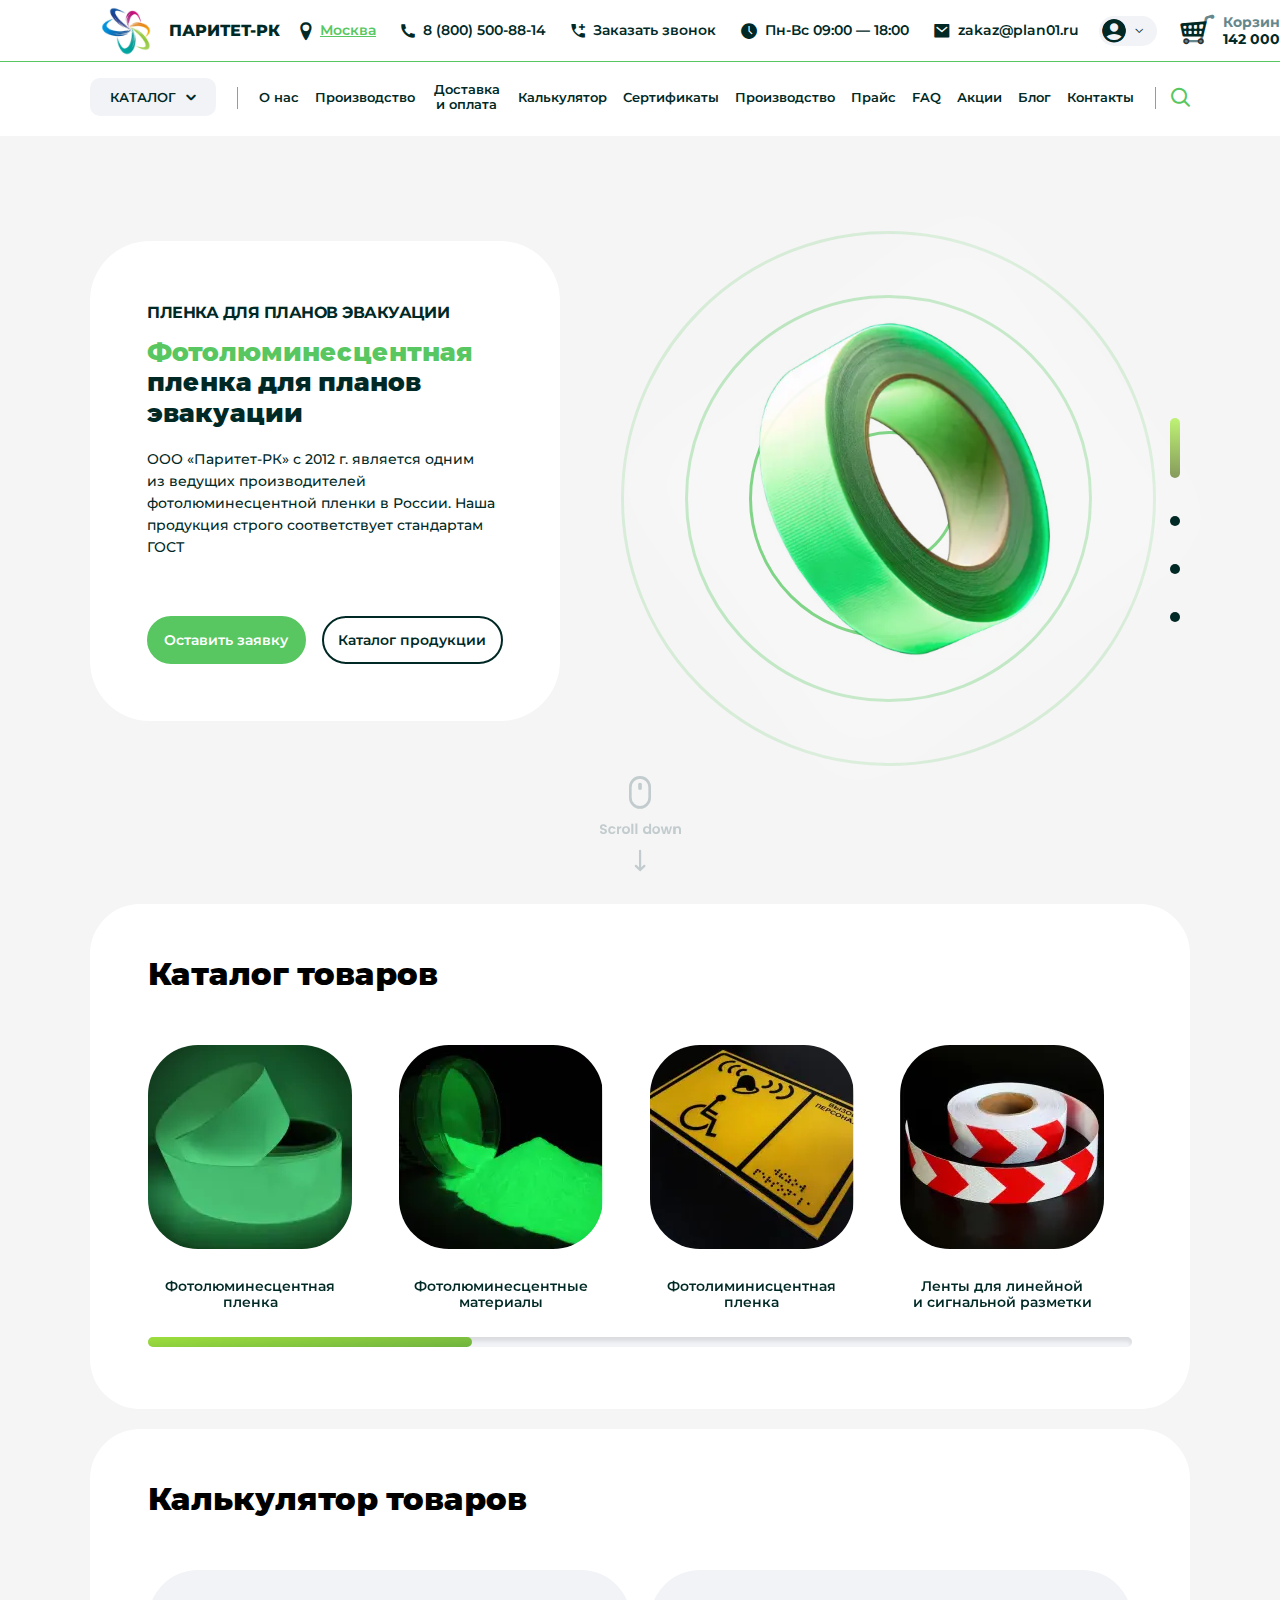
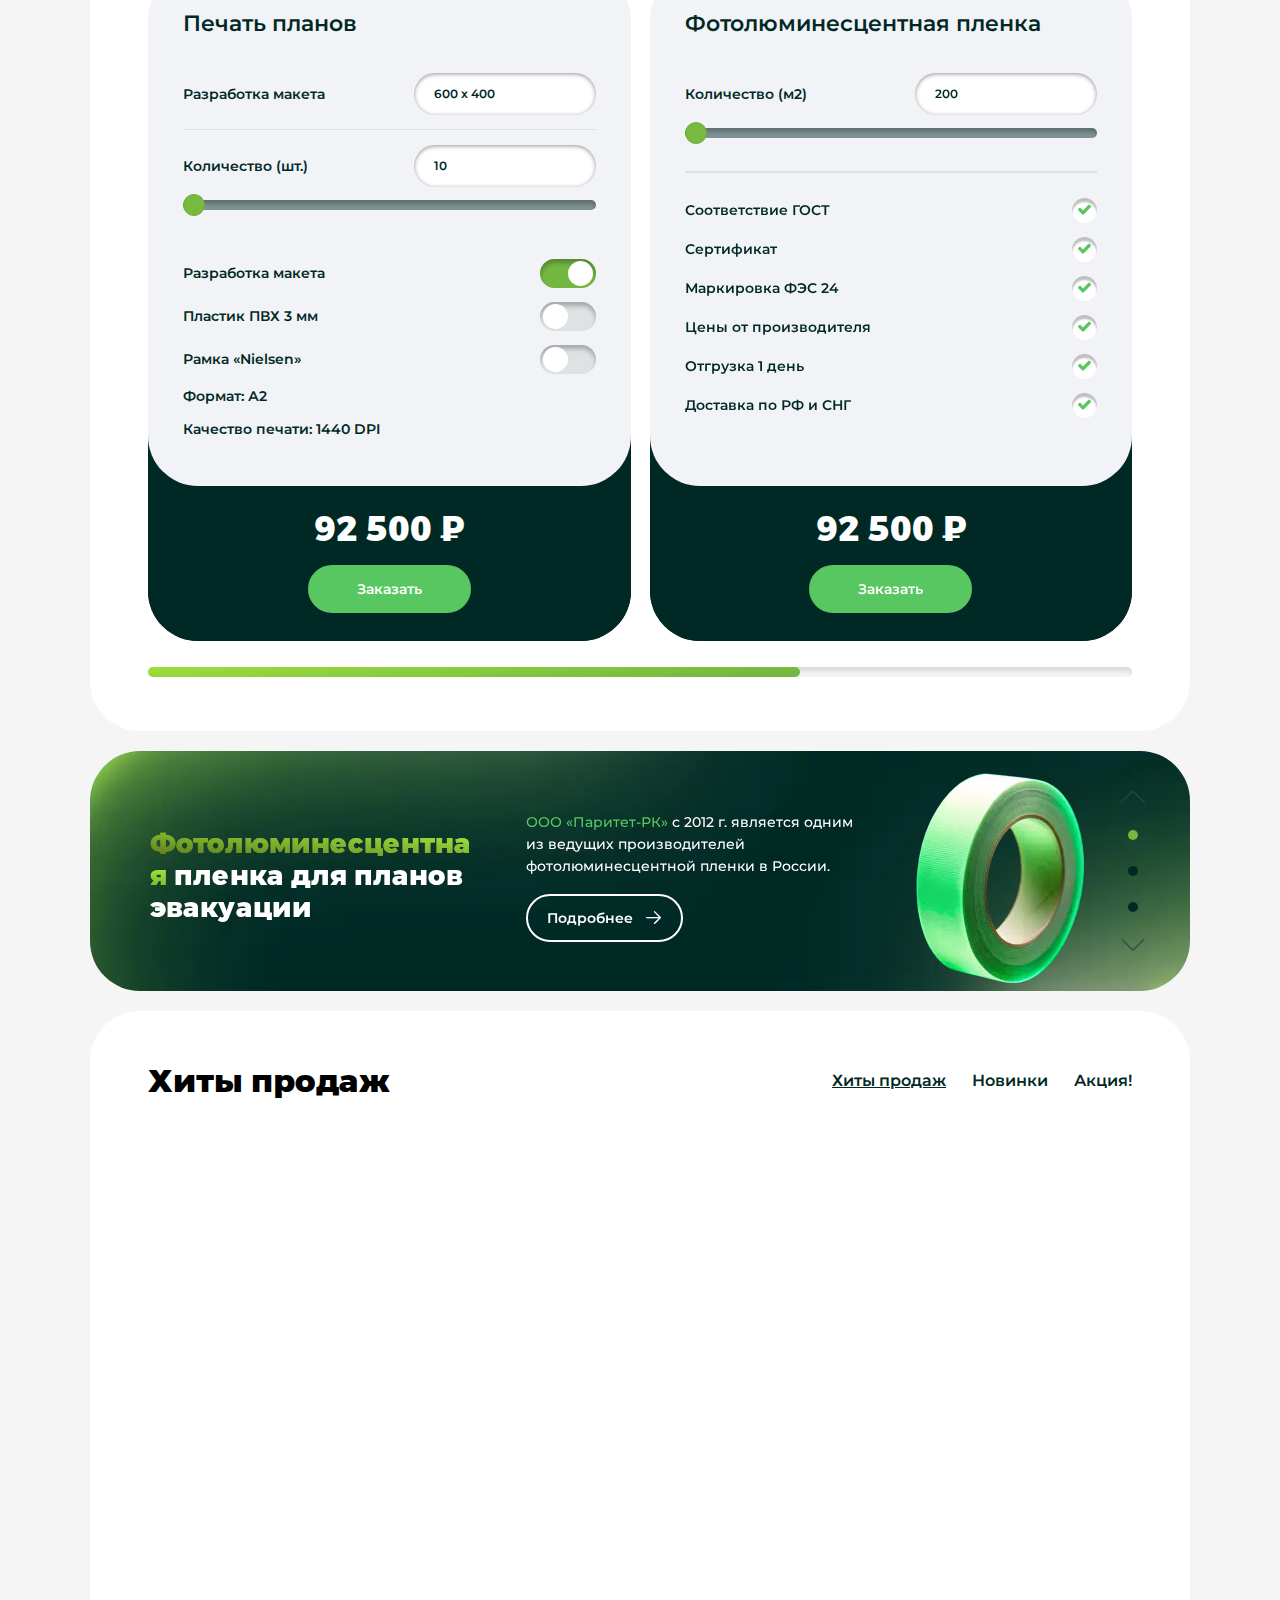
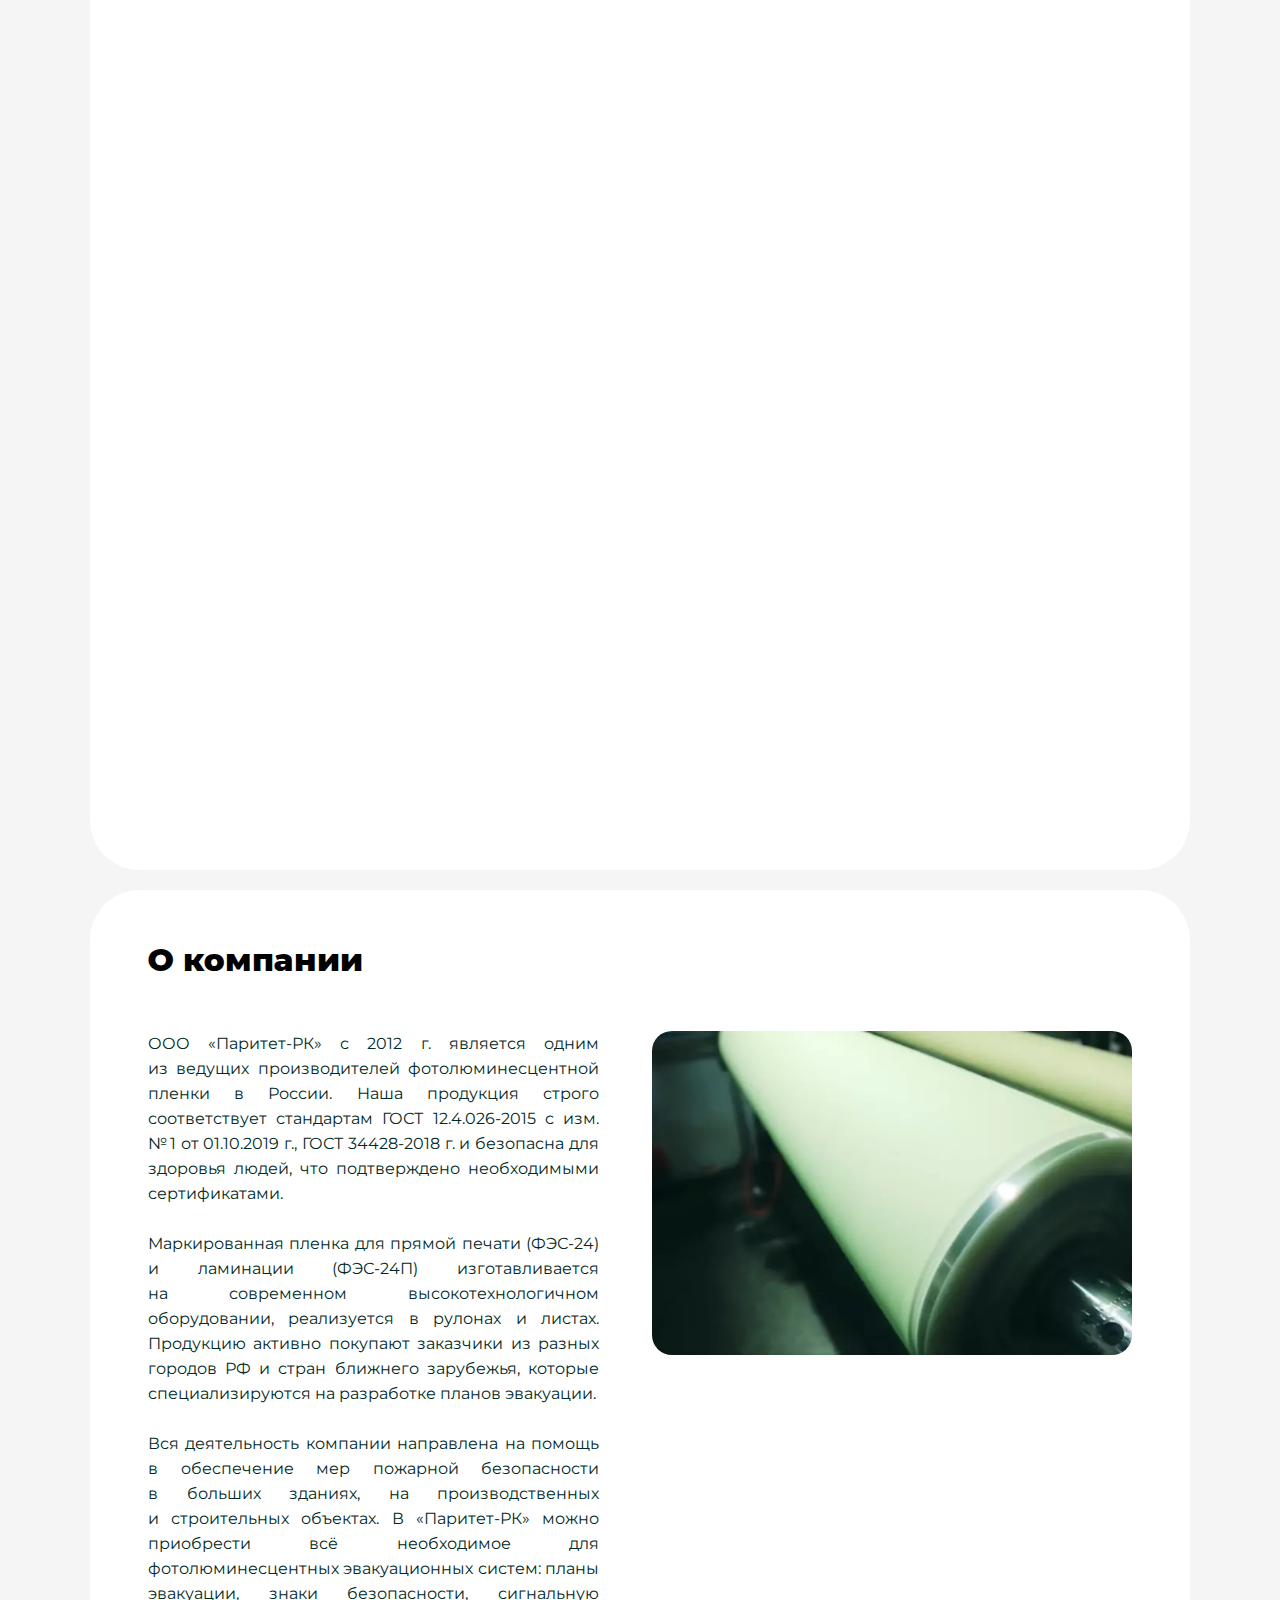
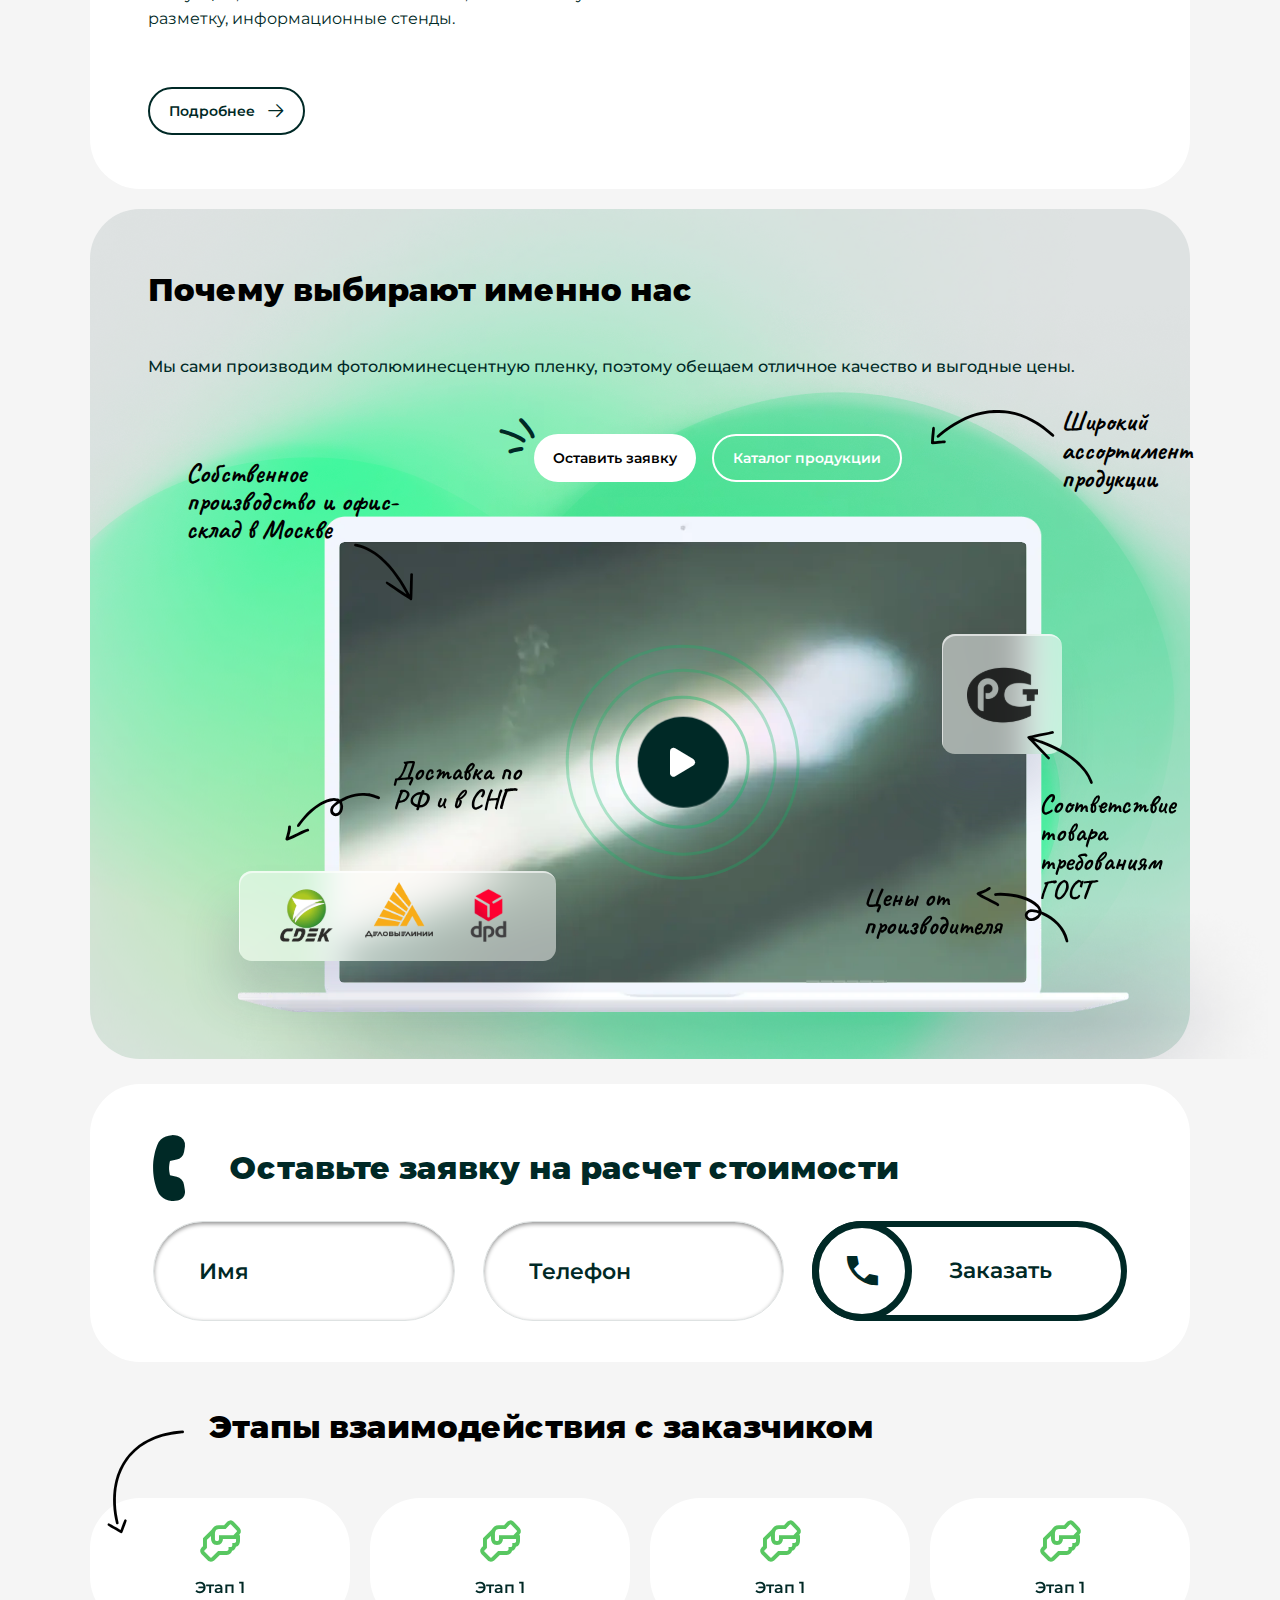
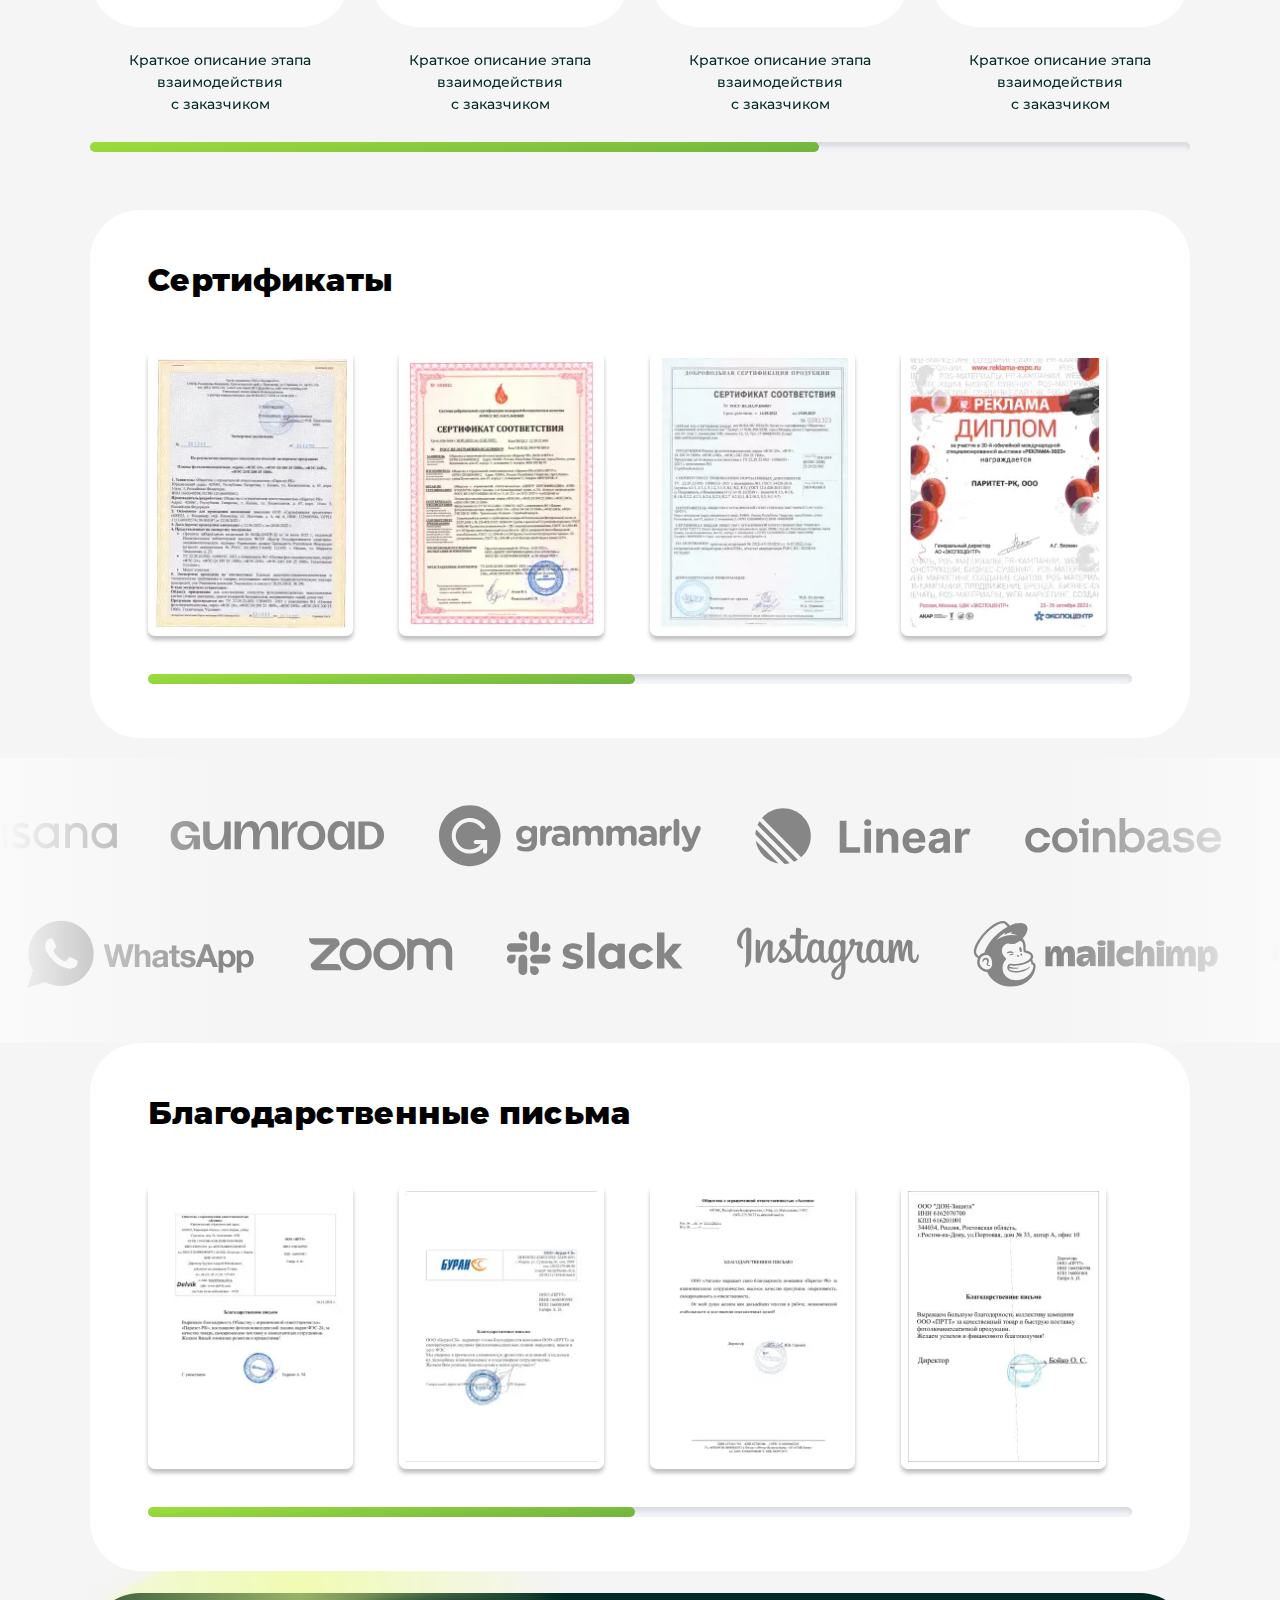
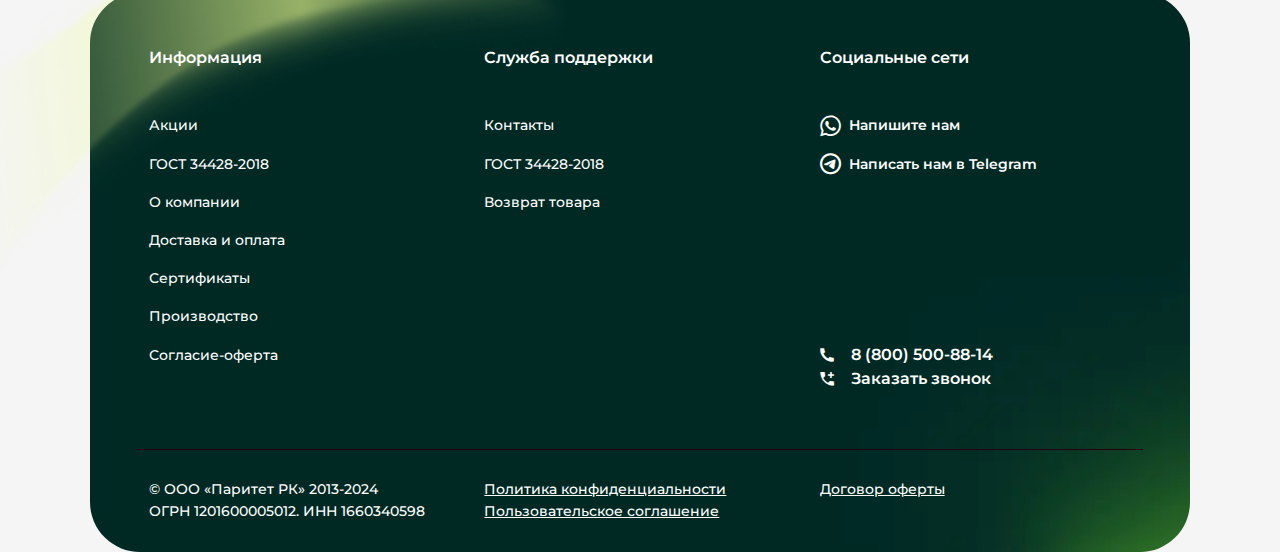
==== index.html @ 1baa1d17 "paritet files" ====
<!DOCTYPE html>
<html lang="en">

  <head>
    <meta charset="UTF-8">
    <meta name="viewport" content="width=device-width, initial-scale=1, maximum-scale=1, user-scalable=0"/>
    <link rel="shortcut icon" href="img/favicon.webp" type="image/x-icon">
    <meta http-equiv="X-UA-Compatible" content="ie=edge">
    <meta name="theme-color" content="#FFB9C3">
    <title>New site</title>
    <link rel="preconnect" href="https://fonts.googleapis.com">
    <link rel="preconnect" href="https://fonts.gstatic.com" crossorigin>
    <link href="https://fonts.googleapis.com/css2?family=Montserrat:ital,wght@0,100..900;1,100..900&display=swap" rel="stylesheet">
    <link href="https://fonts.googleapis.com/css2?family=Inter:wght@900&display=swap" rel="stylesheet">
    <link rel="stylesheet" href="css/main.css">
  </head>
<body>
  <div class="page over-hid p-rel z-i-1 h-100-p mnh-100-vh d-flex flex-column bgr-nr bgp-tc bgs-cv">
        <button class="scrollToTop tra-0-3s-ease">
            <span id="progress-bar">
              <svg width="48" height="48" viewBox="-5 -5 60 60" fill="none">
                <path stroke-width="2" d="M0.5,25a24.5,24.5 0 1,0 49,0a24.5,24.5 0 1,0 -49,0"></path>
              </svg>
            </span>
            <span class="mnw-0">
                <i class="icon-arrow3-top"></i>
            </span>
          </button>
        <div class="fix-social">
          <ul class="fix-social__items d-flex flex-column lsts-none align-items-center justify-content-center">
            <li class="fix-social__item">
              <a class="fix-social__link fix-social__link--whatsapp d-flex justify-content-center align-items-center" href="#" target="_blank">
                <span class="d-block">
                  <i class="icon-whatsapp"></i>
                </span>
              </a>
            </li>
            <li class="fix-social__item">
              <a class="fix-social__link fix-social__link--telegram d-flex justify-content-center align-items-center" href="#" target="_blank">
                <span class="d-block">
                  <i class="icon-telegram"></i>
                </span>
              </a>
            </li>
          </ul>
        </div>
        <div class="page__row page__row--header" data-js-body-overflow-x-indent>
    <div class="container container--1477">
        <header class="header d-block">
            <div class="header__row header__row--top d-flex align-items-center">
                <div class="header__cell header__cell--logo flex-shrink-0 mnw-0 flex-grow-1">
                    <!-- <span class="nav-overlay p-fix-around--fluid d-none" id="overlay"></span> -->
                    <div class="d-flex justify-content-start">
                        <div class="mnw-0">
                            <a class="logo logo--header d-block" href="#">
                                <span class="logo__wrapper d-block">
                                    <span class="logo__row d-flex align-items-center">
                                        <span class="flex-shrink-0 mnw-0">
                                            <img class="logo__picture d-block" src="./img/logo.png" alt="Logo">
                                        </span>
                                        <span class="flex-shrink-0 mnw-0">
                                            <span class="logo__text d-block ftw-800">ПАРИТЕТ-РК</span>
                                        </span>
                                    </span>
                                </span>
                            </a>
                        </div>
                    </div>
                </div>
                <div class="header__cell header__cell--hamburger flex-shrink-0 mnw-0 d-lg-none">
                    <button class="hamburger page-btn btn-reset d-block" id="hamburger">
                        <span class="increase-element-15">
                            <i class="icon-hamburger tra-0-3s-ease"></i>
                            <i class="icon-close-2 tra-0-3s-ease"></i>
                        </span>
                    </button>
                </div>
                <div class="header__cell flex-grow-1 flex-shrink-1 d-none d-lg-block">
                    <div class="contacts ftw-600">
                        <ul class="contacts__list lsts-none d-flex align-items-center justify-content-between">
                            <li class="contacts__item d-none d-xl-block">
                                <a href="#" class="contact">
                                    <span class="contact__row contact__row--city d-flex align-items-center">
                                        <span class="mnw-0">
                                            <span class="d-block">
                                                <i class="icon-loc"></i>
                                            </span>
                                        </span>
                                        <span class="mnw-0">
                                            <span class="clr-accent d-block td-un">Москва</span>
                                        </span>
                                    </span>
                                </a>
                            </li>
                            <li class="contacts__item">
                                <a href="#" class="contact">
                                    <span class="contact__row d-flex align-items-center">
                                        <span class="mnw-0">
                                            <span class="d-block">
                                                <i class="icon-tel"></i>
                                            </span>
                                        </span>
                                        <span class="mnw-0">
                                            <span class="d-block">8 (800) 500-88-14</span>
                                        </span>
                                    </span>
                                </a>
                            </li>
                            <li class="contacts__item">
                                <a href="#" class="contact">
                                    <span class="contact__row d-flex align-items-center">
                                        <span class="mnw-0">
                                            <span class="d-block">
                                                <i class="icon-callback"></i>
                                            </span>
                                        </span>
                                        <span class="mnw-0">
                                            <span class="d-block">Заказать звонок</span>
                                        </span>
                                    </span>
                                </a>
                            </li>
                            <li class="contacts__item">
                                <span class="contact">
                                    <span class="contact__row d-flex align-items-center">
                                        <span class="mnw-0">
                                            <span class="d-block">
                                                <i class="icon-time"></i>
                                            </span>
                                        </span>
                                        <span class="mnw-0">
                                            <span class="d-block">Пн-Вс 09:00 — 18:00 </span>
                                        </span>
                                    </span>
                                </span>
                            </li>
                            <li class="contacts__item">
                                <a href="#" class="contact">
                                    <span class="contact__row d-flex align-items-center">
                                        <span class="mnw-0">
                                            <span class="d-block">
                                                <i class="icon-email"></i>
                                            </span>
                                        </span>
                                        <span class="mnw-0">
                                            <span class="d-block">zakaz@plan01.ru </span>
                                        </span>
                                    </span>
                                </a>
                            </li>
                        </ul>
                    </div>
                </div>
                <div class="header__cell header__cell--user flex-shrink-0 mnw-0 d-none d-xl-block">
                    <div class="header__right-row d-flex align-items-center">
                        <div class="mnw-0">
                            <div class="user">
                                <button class="user__btn btn-reset d-block" type="button">
                                    <span class="user__btn-row d-flex align-items-center">
                                        <span class="flex-shrink-0 mnw-0">
                                            <span class="user__avatar d-flex justify-content-center align-items-center">
                                                <!-- если есть фото тогда используем img -->
                                                <!-- <img class="user__avatar-picture objf-cv d-block p-abs-around" src="https://img.freepik.com/free-psd/3d-illustration-human-avatar-profile_23-2150671142.jpg?size=338&ext=jpg&ga=GA1.1.2008272138.1721952000&semt=ais_user" alt=""> -->
                                                <!-- если нет фото тогда используем i.icon-user -->
                                                <span class="d-block">
                                                    <i class="icon-user"></i>
                                                </span>
                                            </span>
                                        </span>
                                        <span class="flex-shrink-0 mnw-0">
                                            <span class="d-block">
                                                <i class="user__arrow icon-arrow-bottom-small"></i>
                                            </span>
                                        </span>
                                    </span>
                                </button>
                            </div>
                        </div>
                        <div class="mnw-0">
                            <div class="cart">
                                <a class="cart__btn btn-reset ftw-700 d-block" href="#">
                                    <span class="cart__btn-row d-flex align-items-center">
                                        <span class="mnw-0">
                                            <span class="d-block">
                                                <span class="icon-cart"><span class="path1"></span><span class="path2"></span><span class="path3"></span><span class="path4"></span><span class="path5"></span><span class="path6"></span><span class="path7"></span><span class="path8"></span></span>
                                            </span>
                                        </span>
                                        <span class="mnw-0">
                                            <span class="cart__text d-block">Корзина 6</span>
                                            <span class="cart__price d-block">142 000₽</span>
                                        </span>
                                    </span>
                                </a>
                            </div>
                        </div>
                    </div>
                </div>
            </div>
            <div class="header__row header__row--bottom d-flex align-items-center justify-content-between justify-content-lg-start">
                <div class="header__cell header__cell--catalog flex-shrink-0 d-none d-lg-block">
                    <div class="header__catalog">
                        <button class="header__catalog-btn-arrow btn-arrow btn-arrow--not-rotate btn-reset d-block" type="button" id="catalogButton">
                            <span class="btn-arrow__row d-flex align-items-center">
                                <span class="flex-shrink-0 mnw-0">
                                    <span class="d-block ftw-600">КАТАЛОГ</span>
                                </span>
                                <span class="flex-shrink-0 mnw-0">
                                    <span class="d-block">
                                        <i class="btn-arrow__arrow icon-arrow2-bottom-small"></i>
                                    </span>
                                </span>
                            </span>
                        </button>
                    </div>
                </div>
                <div class="header__cell header__cell--border flex-shrink-0 align-self-stretch d-none d-lg-block">
                    <span class="header__border"></span>
                </div>
                <div class="header__cell header__cell--nav mnw-0 flex-shrink-1 flex-grow-1 d-none d-xl-block">
                    <nav class="nav">
                        <div class="nav__wrapper d-flex flex-column">
                            <div class="nav__body mnw-0">
                                <ul class="nav__items lsts-none d-flex flex-column flex-lg-row justify-content-between align-items-lg-center ftw-600" data-js-toggle>
                                    <!-- <li class="nav__item nav__item--dropdown" data-js-toggle-button-parent>
                                        <div class="d-flex w-100-p">
                                            <div class="mnw-0 flex-grow-1 flex-shrink-1">
                                                <a class="nav__link" href="#">
                                                    <span class="nav__link-wrapper d-block">
                                                        <span class="nav__link-row d-flex align-items-center">
                                                            <span class="nav__link-cell mnw-0 d-lg-none">
                                                                <span class="nav__icon flex-shrink-0 d-flex align-items-center justify-content-center">
                                                                    <span class="mnw-0">
                                                                        <i class="icon-1"></i>
                                                                    </span>
                                                                </span>
                                                            </span>
                                                            <span class="nav__link-cell mnw-0">Услуги</span>
                                                        </span>
                                                    </span>
                                                </a>
                                            </div>
                                            <div class="mnw-0 flex-shrink-0 d-lg-none">
                                                <button class="btn-reset arrow-btn-2 arrow-btn-2--bottom" data-js-toggle-button>
                                                    <span class="increase-element-15">
                                                        <i class="icon-arrow-bottom clr-black"></i>
                                                    </span>
                                                </button>
                                            </div>
                                        </div>
                                    </li> -->
                                    <li class="nav__item">
                                        <a class="nav__link" href="#">
                                            <span class="nav__link-wrapper d-block">
                                                <span class="nav__link-row d-flex align-items-center">
                                                    <span class="nav__link-cell mnw-0 d-lg-none">
                                                        <span class="nav__icon flex-shrink-0 d-flex align-items-center justify-content-center">
                                                            <span class="mnw-0">
                                                                <i class="icon-3"></i>
                                                            </span>
                                                        </span>
                                                    </span>
                                                    <span class="nav__link-cell mnw-0">О нас</span>
                                                </span>
                                            </span>
                                        </a>
                                    </li>
                                    <li class="nav__item">
                                        <a class="nav__link" href="#">
                                            <span class="nav__link-wrapper d-block">
                                                <span class="nav__link-row d-flex align-items-center">
                                                    <span class="nav__link-cell mnw-0 d-lg-none">
                                                        <span class="nav__icon flex-shrink-0 d-flex align-items-center justify-content-center">
                                                            <span class="mnw-0">
                                                                <i class="icon-3"></i>
                                                            </span>
                                                        </span>
                                                    </span>
                                                    <span class="nav__link-cell mnw-0">Производство</span>
                                                </span>
                                            </span>
                                        </a>
                                    </li>
                                    <li class="nav__item">
                                        <a class="nav__link" href="#">
                                            <span class="nav__link-wrapper d-block">
                                                <span class="nav__link-row d-flex align-items-center">
                                                    <span class="nav__link-cell mnw-0 d-lg-none">
                                                        <span class="nav__icon flex-shrink-0 d-flex align-items-center justify-content-center">
                                                            <span class="mnw-0">
                                                                <i class="icon-3"></i>
                                                            </span>
                                                        </span>
                                                    </span>
                                                    <span class="nav__link-cell mnw-0">Доставка и оплата</span>
                                                </span>
                                            </span>
                                        </a>
                                    </li>
                                    <li class="nav__item">
                                        <a class="nav__link" href="#">
                                            <span class="nav__link-wrapper d-block">
                                                <span class="nav__link-row d-flex align-items-center">
                                                    <span class="nav__link-cell mnw-0 d-lg-none">
                                                        <span class="nav__icon flex-shrink-0 d-flex align-items-center justify-content-center">
                                                            <span class="mnw-0">
                                                                <i class="icon-3"></i>
                                                            </span>
                                                        </span>
                                                    </span>
                                                    <span class="nav__link-cell mnw-0">Калькулятор</span>
                                                </span>
                                            </span>
                                        </a>
                                    </li>
                                    <li class="nav__item">
                                        <a class="nav__link" href="#">
                                            <span class="nav__link-wrapper d-block">
                                                <span class="nav__link-row d-flex align-items-center">
                                                    <span class="nav__link-cell mnw-0 d-lg-none">
                                                        <span class="nav__icon flex-shrink-0 d-flex align-items-center justify-content-center">
                                                            <span class="mnw-0">
                                                                <i class="icon-3"></i>
                                                            </span>
                                                        </span>
                                                    </span>
                                                    <span class="nav__link-cell mnw-0">Сертификаты</span>
                                                </span>
                                            </span>
                                        </a>
                                    </li>
                                    <li class="nav__item">
                                        <a class="nav__link" href="#">
                                            <span class="nav__link-wrapper d-block">
                                                <span class="nav__link-row d-flex align-items-center">
                                                    <span class="nav__link-cell mnw-0 d-lg-none">
                                                        <span class="nav__icon flex-shrink-0 d-flex align-items-center justify-content-center">
                                                            <span class="mnw-0">
                                                                <i class="icon-3"></i>
                                                            </span>
                                                        </span>
                                                    </span>
                                                    <span class="nav__link-cell mnw-0">Производство</span>
                                                </span>
                                            </span>
                                        </a>
                                    </li>
                                    <li class="nav__item">
                                        <a class="nav__link" href="#">
                                            <span class="nav__link-wrapper d-block">
                                                <span class="nav__link-row d-flex align-items-center">
                                                    <span class="nav__link-cell mnw-0 d-lg-none">
                                                        <span class="nav__icon flex-shrink-0 d-flex align-items-center justify-content-center">
                                                            <span class="mnw-0">
                                                                <i class="icon-3"></i>
                                                            </span>
                                                        </span>
                                                    </span>
                                                    <span class="nav__link-cell mnw-0">Прайс</span>
                                                </span>
                                            </span>
                                        </a>
                                    </li>
                                    <li class="nav__item">
                                        <a class="nav__link" href="#">
                                            <span class="nav__link-wrapper d-block">
                                                <span class="nav__link-row d-flex align-items-center">
                                                    <span class="nav__link-cell mnw-0 d-lg-none">
                                                        <span class="nav__icon flex-shrink-0 d-flex align-items-center justify-content-center">
                                                            <span class="mnw-0">
                                                                <i class="icon-3"></i>
                                                            </span>
                                                        </span>
                                                    </span>
                                                    <span class="nav__link-cell mnw-0">FAQ</span>
                                                </span>
                                            </span>
                                        </a>
                                    </li>
                                    <li class="nav__item">
                                        <a class="nav__link" href="#">
                                            <span class="nav__link-wrapper d-block">
                                                <span class="nav__link-row d-flex align-items-center">
                                                    <span class="nav__link-cell mnw-0 d-lg-none">
                                                        <span class="nav__icon flex-shrink-0 d-flex align-items-center justify-content-center">
                                                            <span class="mnw-0">
                                                                <i class="icon-3"></i>
                                                            </span>
                                                        </span>
                                                    </span>
                                                    <span class="nav__link-cell mnw-0">Акции</span>
                                                </span>
                                            </span>
                                        </a>
                                    </li>
                                    <li class="nav__item">
                                        <a class="nav__link" href="#">
                                            <span class="nav__link-wrapper d-block">
                                                <span class="nav__link-row d-flex align-items-center">
                                                    <span class="nav__link-cell mnw-0 d-lg-none">
                                                        <span class="nav__icon flex-shrink-0 d-flex align-items-center justify-content-center">
                                                            <span class="mnw-0">
                                                                <i class="icon-3"></i>
                                                            </span>
                                                        </span>
                                                    </span>
                                                    <span class="nav__link-cell mnw-0">Блог</span>
                                                </span>
                                            </span>
                                        </a>
                                    </li>
                                    <li class="nav__item">
                                        <a class="nav__link" href="#">
                                            <span class="nav__link-wrapper d-block">
                                                <span class="nav__link-row d-flex align-items-center">
                                                    <span class="nav__link-cell mnw-0 d-lg-none">
                                                        <span class="nav__icon flex-shrink-0 d-flex align-items-center justify-content-center">
                                                            <span class="mnw-0">
                                                                <i class="icon-3"></i>
                                                            </span>
                                                        </span>
                                                    </span>
                                                    <span class="nav__link-cell mnw-0">Контакты</span>
                                                </span>
                                            </span>
                                        </a>
                                    </li>
                                </ul>
                            </div>
                        </div>
                    </nav>
                </div>
                <div class="header__cell header__cell--mob-nav flex-shrink-0" id="nav">
                    <div class="container">
                        <nav class="nav">
                            <div class="nav__wrapper d-flex flex-column">
                                <header class="nav__header mnw-0 d-lg-none">
                                    <div class="d-flex justify-content-between align-items-center">
                                        <div class="mnw-0">
                                            <a class="logo logo--nav" href="#">
                                                <span class="logo__wrapper d-block">
                                                    <span class="logo__row d-flex align-items-center">
                                                        <span class="flex-shrink-0 mnw-0">
                                                            <span class="icon-logo-black1"><span class="path1"></span><span class="path2"></span><span class="path3"></span><span class="path4"></span><span class="path5"></span><span class="path6"></span></span>
                                                        </span>
                                                    </span>
                                                </span>
                                            </a>
                                        </div>
                                        <div class="mnw-0 flex-shrink-0 d-lg-none">
                                            <button class="close btn-reset d-flex align-items-center justify-content-center clr-black tra-0-3s-ease" type="button" id="close">
                                                <span class="d-block increase-element-15">
                                                    <i class="icon-close2"></i>
                                                </span>
                                            </button>
                                        </div>
                                    </div>
                                </header>
                                <div class="nav__body mnw-0">
                                    <div id="navTabs" data-js-tab>
                                        <div data-js-tab-content-items="#navTabs">
                                            <div data-js-tab-target-content-item="#navHomeTabs" data-fade-in-mob>
                                                <div class="dropdown" id="navDropdown">
                                                    <div class="dropdown__wrapper clr-white scrollbar ftw-500">
                                                        <div class="dropdown__header d-flex align-items-center justify-content-between flex-wrap d-lg-none">
                                                            <div class="mnw-0">
                                                                <h3 class="dropdown__top-title title title--h3 ArgentumSans ftw-800">Меню</h3>
                                                            </div>
                                                        </div>
                                                        <div class="dropdown__row row">
                                                            <div class="dropdown__cell col-12 col-lg-3">
                                                                <div class="dropdown__blocks" data-nav-item-anim-group>
                                                                    <div class="dropdown__block d-flex flex-column align-items-lg-start">
                                                                        <div class="dropdown__items-wrapper">
                                                                            <ul class="dropdown__items d-flex flex-column align-items-lg-start lsts-none">
                                                                                <li class="dropdown__item" data-nav-item-anim>
                                                                                    <div class="d-flex align-items-center justify-content-between">
                                                                                        <div class="mnw-0">
                                                                                            <h6 class="dropdown__title ftw-600">
                                                                                                <a class="dropdown__link" href="#">Каталог</a>
                                                                                            </h6>
                                                                                        </div>
                                                                                        <div class="mnw-0">
                                                                                            <button class="page-btn btn-reset d-block d-lg-none" data-js-tab-target-button="#navProductsTabs">
                                                                                                <span class="increase-element-15">
                                                                                                    <i class="icon-arrow7-right"></i>
                                                                                                </span>
                                                                                            </button>
                                                                                        </div>
                                                                                    </div>
                                                                                </li>
                                                                                <li class="dropdown__item" data-nav-item-anim>
                                                                                    <h6 class="dropdown__title ftw-600">
                                                                                        <a class="dropdown__link" href="#">О нас</a>
                                                                                    </h6>
                                                                                </li>
                                                                                <li class="dropdown__item" data-nav-item-anim>
                                                                                    <h6 class="dropdown__title ftw-600">
                                                                                        <a class="dropdown__link" href="#">Производство</a>
                                                                                    </h6>
                                                                                </li>
                                                                                <li class="dropdown__item" data-nav-item-anim>
                                                                                    <h6 class="dropdown__title ftw-600">
                                                                                        <a class="dropdown__link" href="#">Доставка и оплата</a>
                                                                                    </h6>
                                                                                </li>
                                                                                <li class="dropdown__item" data-nav-item-anim>
                                                                                    <h6 class="dropdown__title ftw-600">
                                                                                        <a class="dropdown__link" href="#">Калькулятор</a>
                                                                                    </h6>
                                                                                </li>
                                                                            </ul>
                                                                        </div>
                                                                    </div>
                                                                </div>
                                                            </div>
                                                            <div class="dropdown__cell col-12 col-lg-3">
                                                                <div class="dropdown__blocks" data-nav-item-anim-group>
                                                                    <div class="dropdown__block d-flex flex-column align-items-lg-start">
                                                                        <div class="dropdown__items-wrapper">
                                                                            <ul class="dropdown__items d-flex flex-column align-items-lg-start lsts-none">
                                                                                <li class="dropdown__item" data-nav-item-anim>
                                                                                    <h6 class="dropdown__title ftw-600">
                                                                                        <a class="dropdown__link" href="#">Сертификаты</a>
                                                                                    </h6>
                                                                                </li>
                                                                                <li class="dropdown__item" data-nav-item-anim>
                                                                                    <h6 class="dropdown__title ftw-600">
                                                                                        <a class="dropdown__link" href="#">Прайс</a>
                                                                                    </h6>
                                                                                </li>
                                                                                <li class="dropdown__item" data-nav-item-anim>
                                                                                    <h6 class="dropdown__title ftw-600">
                                                                                        <a class="dropdown__link" href="#">FAQ</a>
                                                                                    </h6>
                                                                                </li>
                                                                                <li class="dropdown__item" data-nav-item-anim>
                                                                                    <h6 class="dropdown__title ftw-600">
                                                                                        <a class="dropdown__link" href="#">Акции</a>
                                                                                    </h6>
                                                                                </li>
                                                                            </ul>
                                                                        </div>
                                                                    </div>
                                                                </div>
                                                            </div>
                                                            <div class="dropdown__cell col-12 col-lg-3">
                                                                <div class="dropdown__blocks" data-nav-item-anim-group>
                                                                    <div class="dropdown__block d-flex flex-column align-items-lg-start">
                                                                        <div class="dropdown__items-wrapper">
                                                                            <ul class="dropdown__items d-flex flex-column align-items-lg-start lsts-none">
                                                                                <li class="dropdown__item" data-nav-item-anim>
                                                                                    <h6 class="dropdown__title ftw-600">
                                                                                        <a class="dropdown__link" href="#">Блог</a>
                                                                                    </h6>
                                                                                </li>
                                                                                <li class="dropdown__item" data-nav-item-anim>
                                                                                    <h6 class="dropdown__title ftw-600">
                                                                                        <a class="dropdown__link" href="#">Контакты</a>
                                                                                    </h6>
                                                                                </li>
                                                                            </ul>
                                                                        </div>
                                                                    </div>
                                                                </div>
                                                            </div>
                                                        </div>
                                                    </div>
                                                </div>
                                            </div>
                                            <div data-js-tab-target-content-item="#navProductsTabs" data-fade-in-mob>
                                                <div class="dropdown" id="catalogDropdown">
                                                    <div class="dropdown__wrapper clr-white scrollbar ftw-500">
                                                        <div class="dropdown__header d-flex align-items-center justify-content-between flex-wrap d-lg-none">
                                                            <div class="mnw-0">
                                                                <h3 class="dropdown__top-title title title--h3 ArgentumSans ftw-800 d-lg-none">Каталог товаров</h3>
                                                            </div>
                                                            <div class="mnw-0">
                                                                <div class="dropdown__btn-wrapper">
                                                                    <div class="d-flex flex-column align-items-start">
                                                                        <div class="mnw-0">
                                                                            <button class="btn btn--outline-white mnh-48 indent-38 ftw-600" type="button" data-js-tab-target-button="#navHomeTabs">
                                                                                <span class="d-flex align-items-center">
                                                                                    <div class="mnw-0">
                                                                                        <i class="icon-back"></i>
                                                                                    </div>
                                                                                    <span class="mnw-0">
                                                                                        <span class="d-block">Назад</span>
                                                                                    </span>
                                                                                </span>
                                                                            </button>
                                                                        </div>
                                                                    </div>
                                                                </div>
                                                            </div>
                                                        </div>
                                                        <div class="dropdown__row row" data-js-toggle>
                                                            <div class="dropdown__cell col-12 col-lg-4">
                                                                <div class="dropdown__blocks" data-nav-item-anim-group>
                                                                    <div class="dropdown__block d-flex flex-column align-items-lg-start">
                                                                        <div class="dropdown__items-wrapper">
                                                                            <ul class="dropdown__items d-flex flex-column align-items-lg-start lsts-none">
                                                                                <li class="dropdown__item" data-nav-item-anim data-js-toggle-button-parent>
                                                                                    <div class="d-flex align-items-center justify-content-between">
                                                                                        <div class="mnw-0">
                                                                                            <h6 class="dropdown__title ftw-600" data-nav-item-anim>
                                                                                                <a class="dropdown__link" href="#">Фотолюминесцентная пленка</a>
                                                                                            </h6>
                                                                                        </div>
                                                                                        <div class="mnw-0">
                                                                                            <button class="page-btn btn-reset btn-rotate-arrow-right-bottom d-lg-none d-block" data-js-toggle-button>
                                                                                                <span class="increase-element-15">
                                                                                                    <i class="icon-arrow7-right tra-0-3s-ease"></i>
                                                                                                </span>
                                                                                            </button>
                                                                                        </div>
                                                                                    </div>
                                                                                    <div data-js-toggle-block data-js-toggle-block-mob>
                                                                                        <ul class="dropdown__items d-flex flex-column align-items-lg-start lsts-none">
                                                                                            <li class="dropdown__item" data-nav-item-anim>
                                                                                                <a class="dropdown__link" href="#">Пленка фотолюминесцентная ГОСТ</a>
                                                                                            </li>
                                                                                            <li class="dropdown__item" data-nav-item-anim>
                                                                                                <a class="dropdown__link" href="#">Фотолюминесцентная пленка немаркированная</a>
                                                                                            </li>
                                                                                        </ul>
                                                                                    </div>
                                                                                </li>

                                                                                <li class="dropdown__item" data-nav-item-anim data-js-toggle-button-parent>
                                                                                    <div class="d-flex align-items-center justify-content-between">
                                                                                        <div class="mnw-0">
                                                                                            <h6 class="dropdown__title ftw-600" data-nav-item-anim>
                                                                                                <a class="dropdown__link" href="#">Фотолюминесцентные материалы</a>
                                                                                            </h6>
                                                                                        </div>
                                                                                        <div class="mnw-0">
                                                                                            <button class="page-btn btn-reset btn-rotate-arrow-right-bottom d-lg-none d-block" data-js-toggle-button>
                                                                                                <span class="increase-element-15">
                                                                                                    <i class="icon-arrow7-right tra-0-3s-ease"></i>
                                                                                                </span>
                                                                                            </button>
                                                                                        </div>
                                                                                    </div>
                                                                                    <div data-js-toggle-block data-js-toggle-block-mob>

                                                                                    </div>
                                                                                </li>

                                                                                <li class="dropdown__item" data-nav-item-anim data-js-toggle-button-parent>
                                                                                    <div class="d-flex align-items-center justify-content-between">
                                                                                        <div class="mnw-0">
                                                                                            <h6 class="dropdown__title ftw-600" data-nav-item-anim>
                                                                                                <a class="dropdown__link" href="#">Планы эвакуации</a>
                                                                                            </h6>
                                                                                        </div>
                                                                                        <div class="mnw-0">
                                                                                            <button class="page-btn btn-reset btn-rotate-arrow-right-bottom d-lg-none d-block" data-js-toggle-button>
                                                                                                <span class="increase-element-15">
                                                                                                    <i class="icon-arrow7-right tra-0-3s-ease"></i>
                                                                                                </span>
                                                                                            </button>
                                                                                        </div>
                                                                                    </div>
                                                                                    <div data-js-toggle-block data-js-toggle-block-mob>
                                                                                        <ul class="dropdown__items d-flex flex-column align-items-lg-start lsts-none">
                                                                                            <li class="dropdown__item" data-nav-item-anim>
                                                                                                <a class="dropdown__link" href="#">Планы эвакуации ГОСТ</a>
                                                                                            </li>
                                                                                            <li class="dropdown__item" data-nav-item-anim>
                                                                                                <a class="dropdown__link" href="#">Разработка планов эвакуации при пожаре</a>
                                                                                            </li>
                                                                                        </ul>
                                                                                    </div>
                                                                                </li>

                                                                                <li class="dropdown__item" data-nav-item-anim data-js-toggle-button-parent>
                                                                                    <div class="d-flex align-items-center justify-content-between">
                                                                                        <div class="mnw-0">
                                                                                            <h6 class="dropdown__title ftw-600" data-nav-item-anim>
                                                                                                <a class="dropdown__link" href="#">Знаки безопасности</a>
                                                                                            </h6>
                                                                                        </div>
                                                                                        <div class="mnw-0">
                                                                                            <button class="page-btn btn-reset btn-rotate-arrow-right-bottom d-lg-none d-block" data-js-toggle-button>
                                                                                                <span class="increase-element-15">
                                                                                                    <i class="icon-arrow7-right tra-0-3s-ease"></i>
                                                                                                </span>
                                                                                            </button>
                                                                                        </div>
                                                                                    </div>
                                                                                    <div data-js-toggle-block data-js-toggle-block-mob>
                                                                                        <ul class="dropdown__items d-flex flex-column align-items-lg-start lsts-none">
                                                                                            <li class="dropdown__item" data-nav-item-anim>
                                                                                                <a class="dropdown__link" href="#">Фотолюминесцентные знаки</a>
                                                                                            </li>
                                                                                            <li class="dropdown__item" data-nav-item-anim>
                                                                                                <a class="dropdown__link" href="#">Знаки на самоклеящейся пленке</a>
                                                                                            </li>
                                                                                            <li class="dropdown__item" data-nav-item-anim>
                                                                                                <a class="dropdown__link" href="#">Светоотражающие знаки</a>
                                                                                            </li>
                                                                                            <li class="dropdown__item" data-nav-item-anim>
                                                                                                <a class="dropdown__link" href="#">Тактильные таблички</a>
                                                                                            </li>
                                                                                        </ul>
                                                                                    </div>
                                                                                </li>
                                                                            </ul>
                                                                        </div>
                                                                    </div>
                                                                </div>
                                                            </div>
                                                            <div class="dropdown__cell col-12 col-lg-4">
                                                                <div class="dropdown__blocks" data-nav-item-anim-group>
                                                                    <div class="dropdown__block d-flex flex-column align-items-lg-start">
                                                                        <div class="dropdown__items-wrapper">
                                                                            <ul class="dropdown__items d-flex flex-column align-items-lg-start lsts-none">

                                                                                <li class="dropdown__item" data-nav-item-anim data-js-toggle-button-parent>
                                                                                    <div class="d-flex align-items-center justify-content-between">
                                                                                        <div class="mnw-0">
                                                                                            <h6 class="dropdown__title ftw-600" data-nav-item-anim>
                                                                                                <a class="dropdown__link" href="#">Светоотражающая пленка</a>
                                                                                            </h6>
                                                                                        </div>
                                                                                        <div class="mnw-0">
                                                                                            <button class="page-btn btn-reset btn-rotate-arrow-right-bottom d-lg-none d-block" data-js-toggle-button>
                                                                                                <span class="increase-element-15">
                                                                                                    <i class="icon-arrow7-right tra-0-3s-ease"></i>
                                                                                                </span>
                                                                                            </button>
                                                                                        </div>
                                                                                    </div>
                                                                                    <div data-js-toggle-block data-js-toggle-block-mob>

                                                                                    </div>
                                                                                </li>

                                                                                <li class="dropdown__item" data-nav-item-anim data-js-toggle-button-parent>
                                                                                    <div class="d-flex align-items-center justify-content-between">
                                                                                        <div class="mnw-0">
                                                                                            <h6 class="dropdown__title ftw-600" data-nav-item-anim>
                                                                                                <a class="dropdown__link" href="#">Светоотражающая пленка</a>
                                                                                            </h6>
                                                                                        </div>
                                                                                        <div class="mnw-0">
                                                                                            <button class="page-btn btn-reset btn-rotate-arrow-right-bottom d-lg-none d-block" data-js-toggle-button>
                                                                                                <span class="increase-element-15">
                                                                                                    <i class="icon-arrow7-right tra-0-3s-ease"></i>
                                                                                                </span>
                                                                                            </button>
                                                                                        </div>
                                                                                    </div>
                                                                                    <div data-js-toggle-block data-js-toggle-block-mob>
                                                                                        <ul class="dropdown__items d-flex flex-column align-items-lg-start lsts-none">
                                                                                            <li class="dropdown__item" data-nav-item-anim>
                                                                                                <a class="dropdown__link" href="#">Светоотражающая пленка</a>
                                                                                            </li>
                                                                                            <li class="dropdown__item" data-nav-item-anim>
                                                                                                <a class="dropdown__link" href="#">Светоотражающие ленты для одежды</a>
                                                                                            </li>
                                                                                        </ul>
                                                                                    </div>
                                                                                </li>

                                                                                <li class="dropdown__item" data-nav-item-anim data-js-toggle-button-parent>
                                                                                    <div class="d-flex align-items-center justify-content-between">
                                                                                        <div class="mnw-0">
                                                                                            <h6 class="dropdown__title ftw-600" data-nav-item-anim>
                                                                                                <a class="dropdown__link" href="#">Ленты для линейной и сигнальной разметки</a>
                                                                                            </h6>
                                                                                        </div>
                                                                                        <div class="mnw-0">
                                                                                            <button class="page-btn btn-reset btn-rotate-arrow-right-bottom d-lg-none d-block" data-js-toggle-button>
                                                                                                <span class="increase-element-15">
                                                                                                    <i class="icon-arrow7-right tra-0-3s-ease"></i>
                                                                                                </span>
                                                                                            </button>
                                                                                        </div>
                                                                                    </div>
                                                                                    <div data-js-toggle-block data-js-toggle-block-mob>
                                                                                        <ul class="dropdown__items d-flex flex-column align-items-lg-start lsts-none">
                                                                                            <li class="dropdown__item" data-nav-item-anim>
                                                                                                <a class="dropdown__link" href="#">Фотолюминесцентная лента</a>
                                                                                            </li>
                                                                                            <li class="dropdown__item" data-nav-item-anim>
                                                                                                <a class="dropdown__link" href="#">Светоотражающие сигнальные ленты</a>
                                                                                            </li>
                                                                                        </ul>
                                                                                    </div>
                                                                                </li>

                                                                                <li class="dropdown__item" data-nav-item-anim data-js-toggle-button-parent>
                                                                                    <div class="d-flex align-items-center justify-content-between">
                                                                                        <div class="mnw-0">
                                                                                            <h6 class="dropdown__title ftw-600" data-nav-item-anim>
                                                                                                <a class="dropdown__link" href="#">Противоскользящие ленты</a>
                                                                                            </h6>
                                                                                        </div>
                                                                                        <div class="mnw-0">
                                                                                            <button class="page-btn btn-reset btn-rotate-arrow-right-bottom d-lg-none d-block" data-js-toggle-button>
                                                                                                <span class="increase-element-15">
                                                                                                    <i class="icon-arrow7-right tra-0-3s-ease"></i>
                                                                                                </span>
                                                                                            </button>
                                                                                        </div>
                                                                                    </div>
                                                                                    <div data-js-toggle-block data-js-toggle-block-mob>
                                                                                        <ul class="dropdown__items d-flex flex-column align-items-lg-start lsts-none">
                                                                                            <li class="dropdown__item" data-nav-item-anim>
                                                                                                <a class="dropdown__link" href="#">Алюминиевый профиль для ФЭС</a>
                                                                                            </li>
                                                                                            <li class="dropdown__item" data-nav-item-anim>
                                                                                                <a class="dropdown__link" href="#">Сигнальные ленты</a>
                                                                                            </li>
                                                                                            <li class="dropdown__item" data-nav-item-anim>
                                                                                                <a class="dropdown__link" href="#">Хлысты из ПВХ для лент</a>
                                                                                            </li>
                                                                                        </ul>
                                                                                    </div>
                                                                                </li>

                                                                                <li class="dropdown__item" data-nav-item-anim data-js-toggle-button-parent>
                                                                                    <div class="d-flex align-items-center justify-content-between">
                                                                                        <div class="mnw-0">
                                                                                            <h6 class="dropdown__title ftw-600" data-nav-item-anim>
                                                                                                <a class="dropdown__link" href="#">Информационные стенды</a>
                                                                                            </h6>
                                                                                        </div>
                                                                                        <div class="mnw-0">
                                                                                            <button class="page-btn btn-reset btn-rotate-arrow-right-bottom d-lg-none d-block" data-js-toggle-button>
                                                                                                <span class="increase-element-15">
                                                                                                    <i class="icon-arrow7-right tra-0-3s-ease"></i>
                                                                                                </span>
                                                                                            </button>
                                                                                        </div>
                                                                                    </div>
                                                                                    <div data-js-toggle-block data-js-toggle-block-mob>

                                                                                    </div>
                                                                                </li>
                                                                            </ul>
                                                                        </div>
                                                                    </div>
                                                                </div>
                                                            </div>
                                                            <div class="dropdown__cell col-12 col-lg-4">
                                                                <div class="dropdown__blocks" data-nav-item-anim-group>
                                                                    <div class="dropdown__block d-flex flex-column align-items-lg-start">
                                                                        <div class="dropdown__items-wrapper">
                                                                            <ul class="dropdown__items d-flex flex-column align-items-lg-start lsts-none">
                                                                                <li class="dropdown__item" data-nav-item-anim data-js-toggle-button-parent>
                                                                                    <div class="d-flex align-items-center justify-content-between">
                                                                                        <div class="mnw-0">
                                                                                            <h6 class="dropdown__title ftw-600" data-nav-item-anim>
                                                                                                <a class="dropdown__link" href="#">Дорожные знаки</a>
                                                                                            </h6>
                                                                                        </div>
                                                                                        <div class="mnw-0">
                                                                                            <button class="page-btn btn-reset btn-rotate-arrow-right-bottom d-lg-none d-block" data-js-toggle-button>
                                                                                                <span class="increase-element-15">
                                                                                                    <i class="icon-arrow7-right tra-0-3s-ease"></i>
                                                                                                </span>
                                                                                            </button>
                                                                                        </div>
                                                                                    </div>
                                                                                    <div data-js-toggle-block data-js-toggle-block-mob>
                                                                                        <ul class="dropdown__items d-flex flex-column align-items-lg-start lsts-none">
                                                                                            <li class="dropdown__item" data-nav-item-anim>
                                                                                                <a class="dropdown__link" href="#">Предупреждающие знаки</a>
                                                                                            </li>
                                                                                            <li class="dropdown__item" data-nav-item-anim>
                                                                                                <a class="dropdown__link" href="#">Знаки приоритета</a>
                                                                                            </li>
                                                                                            <li class="dropdown__item" data-nav-item-anim>
                                                                                                <a class="dropdown__link" href="#">Запрещающие знаки</a>
                                                                                            </li>
                                                                                            <li class="dropdown__item" data-nav-item-anim>
                                                                                                <a class="dropdown__link" href="#">Предписывающие знаки</a>
                                                                                            </li>
                                                                                            <li class="dropdown__item" data-nav-item-anim>
                                                                                                <a class="dropdown__link" href="#">Знаки особых предписаний</a>
                                                                                            </li>
                                                                                            <li class="dropdown__item" data-nav-item-anim>
                                                                                                <a class="dropdown__link" href="#">Информационные знаки</a>
                                                                                            </li>
                                                                                            <li class="dropdown__item" data-nav-item-anim>
                                                                                                <a class="dropdown__link" href="#">Знаки сервиса</a>
                                                                                            </li>
                                                                                            <li class="dropdown__item" data-nav-item-anim>
                                                                                                <a class="dropdown__link" href="#">Знаки дополнительной информации</a>
                                                                                            </li>
                                                                                        </ul>
                                                                                    </div>
                                                                                </li>
                                                                            </ul>
                                                                        </div>
                                                                    </div>
                                                                </div>
                                                            </div>
                                                        </div>
                                                    </div>
                                                </div>
                                            </div>
                                        </div>
                                    </div>
                                </div>
                                <div class="nav__footer mnw-0 d-lg-none">
                                    <div class="nav__contacts">
                                        <div class="contacts ftw-600">
                                            <ul class="contacts__list lsts-none d-flex align-items-center justify-content-between flex-wrap">
                                                <li class="contacts__item">
                                                    <a href="#" class="contact">
                                                        <span class="contact__row contact__row--city d-flex align-items-center">
                                                            <span class="mnw-0">
                                                                <span class="d-block">
                                                                    <i class="icon-loc"></i>
                                                                </span>
                                                            </span>
                                                            <span class="mnw-0">
                                                                <span class="clr-accent d-block td-un">Москва</span>
                                                            </span>
                                                        </span>
                                                    </a>
                                                </li>
                                                <li class="contacts__item">
                                                    <div class="user">
                                                        <button class="user__btn btn-reset d-block" type="button">
                                                            <span class="user__btn-row d-flex align-items-center">
                                                                <span class="flex-shrink-0 mnw-0">
                                                                    <span class="user__avatar d-flex justify-content-center align-items-center">
                                                                        <!-- если есть фото тогда используем img -->
                                                                        <!-- <img class="user__avatar-picture objf-cv d-block p-abs-around" src="https://img.freepik.com/free-psd/3d-illustration-human-avatar-profile_23-2150671142.jpg?size=338&ext=jpg&ga=GA1.1.2008272138.1721952000&semt=ais_user" alt=""> -->
                                                                        <!-- если нет фото тогда используем i.icon-user -->
                                                                        <span class="d-block">
                                                                            <i class="icon-user"></i>
                                                                        </span>
                                                                    </span>
                                                                </span>
                                                                <span class="flex-shrink-0 mnw-0">
                                                                    <span class="d-block">
                                                                        <i class="user__arrow icon-arrow-bottom-small"></i>
                                                                    </span>
                                                                </span>
                                                            </span>
                                                        </button>
                                                    </div>
                                                </li>
                                                <li class="contacts__item col-12">
                                                    <a href="#" class="contact">
                                                        <span class="contact__row d-flex align-items-center">
                                                            <span class="mnw-0">
                                                                <span class="d-block">
                                                                    <i class="icon-tel"></i>
                                                                </span>
                                                            </span>
                                                            <span class="mnw-0">
                                                                <span class="d-block">8 (800) 500-88-14</span>
                                                            </span>
                                                        </span>
                                                    </a>
                                                </li>
                                                <li class="contacts__item col-12">
                                                    <a href="#" class="contact">
                                                        <span class="contact__row d-flex align-items-center">
                                                            <span class="mnw-0">
                                                                <span class="d-block">
                                                                    <i class="icon-callback"></i>
                                                                </span>
                                                            </span>
                                                            <span class="mnw-0">
                                                                <span class="d-block">Заказать звонок</span>
                                                            </span>
                                                        </span>
                                                    </a>
                                                </li>
                                                <li class="contacts__item col-12">
                                                    <span class="contact">
                                                        <span class="contact__row d-flex align-items-center">
                                                            <span class="mnw-0">
                                                                <span class="d-block">
                                                                    <i class="icon-time"></i>
                                                                </span>
                                                            </span>
                                                            <span class="mnw-0">
                                                                <span class="d-block">Пн-Вс 09:00 — 18:00 </span>
                                                            </span>
                                                        </span>
                                                    </span>
                                                </li>
                                                <li class="contacts__item col-12">
                                                    <a href="#" class="contact">
                                                        <span class="contact__row d-flex align-items-center">
                                                            <span class="mnw-0">
                                                                <span class="d-block">
                                                                    <i class="icon-email"></i>
                                                                </span>
                                                            </span>
                                                            <span class="mnw-0">
                                                                <span class="d-block">zakaz@plan01.ru </span>
                                                            </span>
                                                        </span>
                                                    </a>
                                                </li>
                                            </ul>
                                        </div>
                                    </div>
                                </div>
                            </div>
                        </nav>
                    </div>
                </div>
                <div class="header__cell header__cell--border flex-shrink-0 align-self-stretch d-none d-xl-block">
                    <span class="header__border"></span>
                </div>
                <div class="header__cell flex-shrink-0 d-none d-lg-block d-xl-none">
                    <button class="btn-arrow btn-arrow--not-rotate btn-reset d-block" type="button" id="navHamburgerButton">
                        <span class="btn-arrow__row d-flex align-items-center">
                            <span class="flex-shrink-0 mnw-0">
                                <span class="d-block ftw-600">МЕНЮ</span>
                            </span>
                            <span class="flex-shrink-0 mnw-0">
                                <span class="d-block">
                                    <i class="hamburger-icon icon-hamburger"></i>
                                </span>
                            </span>
                        </span>
                    </button>
                </div>
                <div class="header__cell header__cell--border flex-shrink-0 align-self-stretch d-none d-lg-block d-xl-none">
                    <span class="header__border"></span>
                </div>
                <div class="header__cell flex-grow-1 flex-shrink-1 d-none d-lg-block d-xl-none">
                    <div class="contacts ftw-600">
                        <ul class="contacts__list lsts-none d-flex align-items-center justify-content-between">
                            <li class="contacts__item">
                                <a href="#" class="contact">
                                    <span class="contact__row contact__row--city d-flex align-items-center">
                                        <span class="mnw-0">
                                            <span class="d-block">
                                                <i class="icon-loc"></i>
                                            </span>
                                        </span>
                                        <span class="mnw-0">
                                            <span class="clr-accent d-block td-un">Москва</span>
                                        </span>
                                    </span>
                                </a>
                            </li>
                        </ul>
                    </div>
                </div>
                <div class="header__cell flex-shrink-0 flex-grow-lg-1">
                    <div class="d-flex justify-content-end">
                        <div class="mnw-0">
                            <div class="header__search">
                                <button class="btn-search btn-reset d-block" type="button" id="searchButton">
                                    <span class="increase-element-15">
                                        <span class="btn-search__row d-flex align-items-center">
                                            <span class="flex-shrink-0 mnw-0 d-xl-none d-xxl-block">
                                                <span class="d-block">Поиск</span>
                                            </span>
                                            <span class="flex-shrink-0 mnw-0">
                                                <span class="d-block">
                                                    <i class="btn-search__icon icon-search"></i>
                                                </span>
                                            </span>
                                        </span>
                                    </span>
                                </button>
                                <form class="search-form" action="#" id="searchForm">
                                    <div class="p-rel">
                                        <input class="search-form__control form-control mnh-56" type="text">
                                        <button class="search-form__btn btn-reset ftw-600 d-block" type="button">
                                            <span class="increase-element-15">
                                                <span class="btn-search__row d-flex align-items-center">
                                                    <span class="flex-shrink-0 mnw-0">
                                                        <span class="d-block">
                                                            <i class="search-form__icon icon-search"></i>
                                                        </span>
                                                    </span>
                                                </span>
                                            </span>
                                        </button>
                                    </div>
                                </form>
                            </div>
                        </div>
                    </div>
                </div>
                <div class="header__cell header__cell--border flex-shrink-0 align-self-stretch d-none d-lg-block d-xl-none">
                    <span class="header__border"></span>
                </div>
                <div class="header__cell header__cell--user flex-shrink-0 mnw-0 d-lg-block d-xl-none">
                    <div class="header__right-row d-flex align-items-center">
                        <div class="mnw-0 d-none d-lg-block">
                            <div class="user">
                                <button class="user__btn btn-reset d-block" type="button">
                                    <span class="user__btn-row d-flex align-items-center">
                                        <span class="flex-shrink-0 mnw-0">
                                            <span class="user__avatar d-flex justify-content-center align-items-center">
                                                <!-- если есть фото тогда используем img -->
                                                <!-- <img class="user__avatar-picture objf-cv d-block p-abs-around" src="https://img.freepik.com/free-psd/3d-illustration-human-avatar-profile_23-2150671142.jpg?size=338&ext=jpg&ga=GA1.1.2008272138.1721952000&semt=ais_user" alt=""> -->
                                                <!-- если нет фото тогда используем i.icon-user -->
                                                <span class="d-block">
                                                    <i class="icon-user"></i>
                                                </span>
                                            </span>
                                        </span>
                                        <span class="flex-shrink-0 mnw-0">
                                            <span class="d-block">
                                                <i class="user__arrow icon-arrow-bottom-small"></i>
                                            </span>
                                        </span>
                                    </span>
                                </button>
                            </div>
                        </div>
                        <div class="mnw-0">
                            <div class="cart">
                                <a class="cart__btn btn-reset ftw-700 d-block" href="#">
                                    <span class="cart__btn-row d-flex align-items-center">
                                        <span class="mnw-0">
                                            <span class="d-block">
                                                <span class="icon-cart"><span class="path1"></span><span class="path2"></span><span class="path3"></span><span class="path4"></span><span class="path5"></span><span class="path6"></span><span class="path7"></span><span class="path8"></span></span>
                                            </span>
                                        </span>
                                        <span class="mnw-0">
                                            <span class="cart__text d-block">Корзина 6</span>
                                            <span class="cart__price d-block">142 000₽</span>
                                        </span>
                                    </span>
                                </a>
                            </div>
                        </div>
                    </div>
                </div>
            </div>
        </header>
    </div>
</div>
<!-- <span class="overlay" id="headerOverlay"></span> -->
    <div class="page__row page__row--wrapper mnw-0 flex-grow-1 flex-shrink-0">
        <div class="page__cell container-fluid">
            <div class="page__row">
                <div class="page__cell container">
                    <div class="intro clr-white">
                        <button class="btn-scroll-down btn-reset d-none d-lg-block">
                            <span class="increase-element-15">
                                <i class="icon-scroll-down"></i>
                            </span>
                        </button>
                        <div class="swiper swiper-slides-visible" id="introCarousel">
                            <div class="swiper-wrapper">
                                <div class="swiper-slide">
                                    <div class="intro__row d-flex align-items-center justify-content-between">
                                        <div class="intro__cell intro__cell--content mnw-0 flex-shrink-0">
                                            <div class="intro__content">
                                                <div class="d-flex flex-column justify-content-center">
                                                    <div>
                                                        <h6 class="intro__subtitle ftw-700">ПЛЕНКА ДЛЯ ПЛАНОВ ЭВАКУАЦИИ</h6>
                                                    </div>
                                                    <div>
                                                        <h2 class="intro__title ftw-900 title title--h2 ArgentumSans"><span>Фотолюминесцентная</span> пленка для планов эвакуации</h2>
                                                    </div>
                                                    <div>
                                                        <p class="intro__desc ftw-500">ООО «Паритет-РК» с 2012 г. является одним из ведущих производителей фотолюминесцентной пленки в России. Наша продукция строго соответствует стандартам ГОСТ</p>
                                                    </div>
                                                    <div class="intro__buttons">
                                                        <div class="intro__buttons-row d-flex align-items-center">
                                                            <div class="intro__buttons-cell mnw-0">
                                                                <a class="btn btn--primary mnh-48 ftw-600" href="#callbackModal" data-js-modal-trigger>
                                                                    <span class="d-flex">
                                                                        <span class="mnw-0">
                                                                            <span class="d-block">Оставить заявку</span>
                                                                        </span>
                                                                    </span>
                                                                </a>
                                                            </div>
                                                            <div class="intro__buttons-cell mnw-0">
                                                                <a class="btn btn--outline-dark mnh-48 ftw-600" href="#">
                                                                    <span class="d-flex">
                                                                        <span class="mnw-0">
                                                                            <span class="d-block">Каталог продукции</span>
                                                                        </span>
                                                                    </span>
                                                                </a>
                                                            </div>
                                                        </div>
                                                    </div>
                                                </div>
                                            </div>
                                        </div>
                                        <div class="intro__cell intro__cell--image mnw-0 flex-grow-1 flex-shrink-1">
                                            <span class="intro__image d-block">
                                                <span class="pulse">
                                                    <span></span>
                                                    <span></span>
                                                    <span></span>
                                                    <span></span>
                                                </span>
                                                <span class="intro__bg d-block" style="background-image: url(./img/intro/picture-1.webp);"></span>
                                            </span>
                                        </div>
                                    </div>
                                </div>
                                <div class="swiper-slide">
                                    <div class="intro__row d-flex align-items-center justify-content-between">
                                        <div class="intro__cell intro__cell--content mnw-0 flex-shrink-0">
                                            <div class="intro__content">
                                                <div class="d-flex flex-column justify-content-center">
                                                    <div>
                                                        <h6 class="intro__subtitle ftw-700">ПЛЕНКА ДЛЯ ПЛАНОВ ЭВАКУАЦИИ</h6>
                                                    </div>
                                                    <div>
                                                        <h2 class="intro__title ftw-900 title title--h2 ArgentumSans"><span>Фотолюминесцентная</span> пленка для планов эвакуации</h2>
                                                    </div>
                                                    <div>
                                                        <p class="intro__desc ftw-500">ООО «Паритет-РК» с 2012 г. является одним из ведущих производителей фотолюминесцентной пленки в России. Наша продукция строго соответствует стандартам ГОСТ</p>
                                                    </div>
                                                    <div class="intro__buttons">
                                                        <div class="intro__buttons-row d-flex align-items-center">
                                                            <div class="intro__buttons-cell mnw-0">
                                                                <a class="btn btn--primary mnh-48 ftw-600" href="#callbackModal" data-js-modal-trigger>
                                                                    <span class="d-flex">
                                                                        <span class="mnw-0">
                                                                            <span class="d-block">Оставить заявку</span>
                                                                        </span>
                                                                    </span>
                                                                </a>
                                                            </div>
                                                            <div class="intro__buttons-cell mnw-0">
                                                                <a class="btn btn--outline-dark mnh-48 ftw-600" href="#">
                                                                    <span class="d-flex">
                                                                        <span class="mnw-0">
                                                                            <span class="d-block">Каталог продукции</span>
                                                                        </span>
                                                                    </span>
                                                                </a>
                                                            </div>
                                                        </div>
                                                    </div>
                                                </div>
                                            </div>
                                        </div>
                                        <div class="intro__cell intro__cell--image mnw-0 flex-grow-1 flex-shrink-1">
                                            <span class="intro__image d-block">
                                                <span class="pulse">
                                                    <span></span>
                                                    <span></span>
                                                    <span></span>
                                                    <span></span>
                                                </span>
                                                <span class="intro__bg d-block" style="background-image: url(./img/intro/picture-1.webp);"></span>
                                            </span>
                                        </div>
                                    </div>
                                </div>
                                <div class="swiper-slide">
                                    <div class="intro__row d-flex align-items-center justify-content-between">
                                        <div class="intro__cell intro__cell--content mnw-0 flex-shrink-0">
                                            <div class="intro__content">
                                                <div class="d-flex flex-column justify-content-center">
                                                    <div>
                                                        <h6 class="intro__subtitle ftw-700">ПЛЕНКА ДЛЯ ПЛАНОВ ЭВАКУАЦИИ</h6>
                                                    </div>
                                                    <div>
                                                        <h2 class="intro__title ftw-900 title title--h2 ArgentumSans"><span>Фотолюминесцентная</span> пленка для планов эвакуации</h2>
                                                    </div>
                                                    <div>
                                                        <p class="intro__desc ftw-500">ООО «Паритет-РК» с 2012 г. является одним из ведущих производителей фотолюминесцентной пленки в России. Наша продукция строго соответствует стандартам ГОСТ</p>
                                                    </div>
                                                    <div class="intro__buttons">
                                                        <div class="intro__buttons-row d-flex align-items-center">
                                                            <div class="intro__buttons-cell mnw-0">
                                                                <a class="btn btn--primary mnh-48 ftw-600" href="#callbackModal" data-js-modal-trigger>
                                                                    <span class="d-flex">
                                                                        <span class="mnw-0">
                                                                            <span class="d-block">Оставить заявку</span>
                                                                        </span>
                                                                    </span>
                                                                </a>
                                                            </div>
                                                            <div class="intro__buttons-cell mnw-0">
                                                                <a class="btn btn--outline-dark mnh-48 ftw-600" href="#">
                                                                    <span class="d-flex">
                                                                        <span class="mnw-0">
                                                                            <span class="d-block">Каталог продукции</span>
                                                                        </span>
                                                                    </span>
                                                                </a>
                                                            </div>
                                                        </div>
                                                    </div>
                                                </div>
                                            </div>
                                        </div>
                                        <div class="intro__cell intro__cell--image mnw-0 flex-grow-1 flex-shrink-1">
                                            <span class="intro__image d-block">
                                                <span class="pulse">
                                                    <span></span>
                                                    <span></span>
                                                    <span></span>
                                                    <span></span>
                                                </span>
                                                <span class="intro__bg d-block" style="background-image: url(./img/intro/picture-1.webp);"></span>
                                            </span>
                                        </div>
                                    </div>
                                </div>
                                <div class="swiper-slide">
                                    <div class="intro__row d-flex align-items-center justify-content-between">
                                        <div class="intro__cell intro__cell--content mnw-0 flex-shrink-0">
                                            <div class="intro__content">
                                                <div class="d-flex flex-column justify-content-center">
                                                    <div>
                                                        <h6 class="intro__subtitle ftw-700">ПЛЕНКА ДЛЯ ПЛАНОВ ЭВАКУАЦИИ</h6>
                                                    </div>
                                                    <div>
                                                        <h2 class="intro__title ftw-900 title title--h2 ArgentumSans"><span>Фотолюминесцентная</span> пленка для планов эвакуации</h2>
                                                    </div>
                                                    <div>
                                                        <p class="intro__desc ftw-500">ООО «Паритет-РК» с 2012 г. является одним из ведущих производителей фотолюминесцентной пленки в России. Наша продукция строго соответствует стандартам ГОСТ</p>
                                                    </div>
                                                    <div class="intro__buttons">
                                                        <div class="intro__buttons-row d-flex align-items-center">
                                                            <div class="intro__buttons-cell mnw-0">
                                                                <a class="btn btn--primary mnh-48 ftw-600" href="#callbackModal" data-js-modal-trigger>
                                                                    <span class="d-flex">
                                                                        <span class="mnw-0">
                                                                            <span class="d-block">Оставить заявку</span>
                                                                        </span>
                                                                    </span>
                                                                </a>
                                                            </div>
                                                            <div class="intro__buttons-cell mnw-0">
                                                                <a class="btn btn--outline-dark mnh-48 ftw-600" href="#">
                                                                    <span class="d-flex">
                                                                        <span class="mnw-0">
                                                                            <span class="d-block">Каталог продукции</span>
                                                                        </span>
                                                                    </span>
                                                                </a>
                                                            </div>
                                                        </div>
                                                    </div>
                                                </div>
                                            </div>
                                        </div>
                                        <div class="intro__cell intro__cell--image mnw-0 flex-grow-1 flex-shrink-1">
                                            <span class="intro__image d-block">
                                                <span class="pulse">
                                                    <span></span>
                                                    <span></span>
                                                    <span></span>
                                                    <span></span>
                                                </span>
                                                <span class="intro__bg d-block" style="background-image: url(./img/intro/picture-1.webp);"></span>
                                            </span>
                                        </div>
                                    </div>
                                </div>
                            </div>
                            <div class="dots"></div>
                        </div>
                    </div>
                </div>
            </div>
            <div class="page__row p-rel z-i-100">
                <div class="page__cell container">
                    <section class="section box box--catalog-products box--mob-fluid">
                        <header class="section__header">
                            <div class="d-flex">
                                <div class="flex-grow-1 flex-shrink-1 mnw-0">
                                    <h3 class="title title--h3 ArgentumSans ftw-800 clr-black">Каталог товаров</h3>
                                </div>
                            </div>
                        </header>
                        <div class="section__body">
                            <div class="catalogs">
                                <div class="catalogs__wrapper">
                                    <div class="swiper swiper-slides-visible-all-mob swiper-slides-visible-all swiper-slides-lg-visible" id="catalogsCarousel">
                                        <!-- Additional required wrapper -->
                                        <div class="swiper-wrapper">
                                            <!-- Slides -->
                                            <div class="swiper-slide">
                                                <div class="catalog">
                                                    <div class="catalog__image">
                                                        <img class="p-abs-around p-abs-around--fluid objf-cv d-block" src="./img/catalog/picture-1.webp" alt="picture">
                                                    </div>
                                                    <div class="catalog__body">
                                                        <p class="catalog__desc ftw-600">Фотолюминесцентная пленка</p>
                                                    </div>
                                                </div>
                                            </div>
                                            <div class="swiper-slide">
                                                <div class="catalog">
                                                    <div class="catalog__image">
                                                        <img class="p-abs-around p-abs-around--fluid objf-cv d-block" src="./img/catalog/picture-2.webp" alt="picture">
                                                    </div>
                                                    <div class="catalog__body">
                                                        <p class="catalog__desc ftw-600">Фотолюминесцентные материалы</p>
                                                    </div>
                                                </div>
                                            </div>
                                            <div class="swiper-slide">
                                                <div class="catalog">
                                                    <div class="catalog__image">
                                                        <img class="p-abs-around p-abs-around--fluid objf-cv d-block" src="./img/catalog/picture-3.webp" alt="picture">
                                                    </div>
                                                    <div class="catalog__body">
                                                        <p class="catalog__desc ftw-600">Фотолиминисцентная пленка</p>
                                                    </div>
                                                </div>
                                            </div>
                                            <div class="swiper-slide">
                                                <div class="catalog">
                                                    <div class="catalog__image">
                                                        <img class="p-abs-around p-abs-around--fluid objf-cv d-block" src="./img/catalog/picture-4.webp" alt="picture">
                                                    </div>
                                                    <div class="catalog__body">
                                                        <p class="catalog__desc ftw-600">Ленты для линейной и сигнальной разметки</p>
                                                    </div>
                                                </div>
                                            </div>
                                            <div class="swiper-slide">
                                                <div class="catalog">
                                                    <div class="catalog__image">
                                                        <img class="p-abs-around p-abs-around--fluid objf-cv d-block" src="./img/catalog/picture-5.webp" alt="picture">
                                                    </div>
                                                    <div class="catalog__body">
                                                        <p class="catalog__desc ftw-600">Тактильные таблички</p>
                                                    </div>
                                                </div>
                                            </div>
                                            <div class="swiper-slide">
                                                <div class="catalog">
                                                    <div class="catalog__image">
                                                        <img class="p-abs-around p-abs-around--fluid objf-cv d-block" src="./img/catalog/picture-6.webp" alt="picture">
                                                    </div>
                                                    <div class="catalog__body">
                                                        <p class="catalog__desc ftw-600">Планы эвакуации ГОСТ</p>
                                                    </div>
                                                </div>
                                            </div>
                                            <div class="swiper-slide">
                                                <div class="catalog">
                                                    <div class="catalog__image">
                                                        <img class="p-abs-around p-abs-around--fluid objf-cv d-block" src="./img/catalog/picture-1.webp" alt="picture">
                                                    </div>
                                                    <div class="catalog__body">
                                                        <p class="catalog__desc ftw-600">Фотолюминесцентная пленка</p>
                                                    </div>
                                                </div>
                                            </div>
                                            <div class="swiper-slide">
                                                <div class="catalog">
                                                    <div class="catalog__image">
                                                        <img class="p-abs-around p-abs-around--fluid objf-cv d-block" src="./img/catalog/picture-2.webp" alt="picture">
                                                    </div>
                                                    <div class="catalog__body">
                                                        <p class="catalog__desc ftw-600">Фотолюминесцентные материалы</p>
                                                    </div>
                                                </div>
                                            </div>
                                            <div class="swiper-slide">
                                                <div class="catalog">
                                                    <div class="catalog__image">
                                                        <img class="p-abs-around p-abs-around--fluid objf-cv d-block" src="./img/catalog/picture-3.webp" alt="picture">
                                                    </div>
                                                    <div class="catalog__body">
                                                        <p class="catalog__desc ftw-600">Фотолиминисцентная пленка</p>
                                                    </div>
                                                </div>
                                            </div>
                                            <div class="swiper-slide">
                                                <div class="catalog">
                                                    <div class="catalog__image">
                                                        <img class="p-abs-around p-abs-around--fluid objf-cv d-block" src="./img/catalog/picture-4.webp" alt="picture">
                                                    </div>
                                                    <div class="catalog__body">
                                                        <p class="catalog__desc ftw-600">Ленты для линейной и сигнальной разметки</p>
                                                    </div>
                                                </div>
                                            </div>
                                            <div class="swiper-slide">
                                                <div class="catalog">
                                                    <div class="catalog__image">
                                                        <img class="p-abs-around p-abs-around--fluid objf-cv d-block" src="./img/catalog/picture-5.webp" alt="picture">
                                                    </div>
                                                    <div class="catalog__body">
                                                        <p class="catalog__desc ftw-600">Тактильные таблички</p>
                                                    </div>
                                                </div>
                                            </div>
                                            <div class="swiper-slide">
                                                <div class="catalog">
                                                    <div class="catalog__image">
                                                        <img class="p-abs-around p-abs-around--fluid objf-cv d-block" src="./img/catalog/picture-6.webp" alt="picture">
                                                    </div>
                                                    <div class="catalog__body">
                                                        <p class="catalog__desc ftw-600">Планы эвакуации ГОСТ</p>
                                                    </div>
                                                </div>
                                            </div>
                                        </div>
                                        <!-- scrollbar -->
                                        <div class="carousel-scrollbar"></div>
                                    </div>
                                </div>
                            </div>
                        </div>
                    </section>
                </div>
            </div>
            <div class="page__row">
                <div class="page__cell container">
                    <section class="section box box--mob-fluid">
                        <header class="section__header">
                            <div class="d-flex">
                                <div class="flex-grow-1 flex-shrink-1 mnw-0">
                                    <h3 class="title title--h3 ArgentumSans ftw-800 clr-black">Калькулятор товаров</h3>
                                </div>
                            </div>
                        </header>
                        <div class="section__body">
                            <div class="calc-products">
                                <div class="calc-products__wrapper">
                                    <div class="swiper swiper-slides-visible-all-mob swiper-slides-visible-all swiper-slides-lg-visible" id="calcProductsCarousel">
                                        <!-- Additional required wrapper -->
                                        <div class="swiper-wrapper">
                                            <!-- Slides -->
                                            <div class="swiper-slide swiper-slide--calc-product">
                                                <div class="calc-product ftw-600 d-flex flex-column">
                                                    <header class="calc-product__header mnw-0">
                                                        <h4 class="title title--h4 ftw-600">Печать планов</h4>
                                                    </header>
                                                    <div class="calc-product__body d-flex flex-column mnw-0 flex-grow-1">
                                                        <ul class="calc-product__items lsts-none">
                                                            <li class="calc-product__item">
                                                                <div class="calc-product__row d-flex align-items-center justify-content-between">
                                                                    <div class="calc-product__cell calc-product__cell--content mnw-0 flex-grow-1 flex-shrink-1">
                                                                        <p>Разработка макета</p>
                                                                    </div>
                                                                    <div class="calc-product__cell calc-product__cell--control mnw-0">
                                                                        <input class="input" value="600 x 400" type="text">
                                                                    </div>
                                                                </div>
                                                            </li>
                                                            <li class="calc-product__item">
                                                                <div class="calc-product__row d-flex align-items-center justify-content-between">
                                                                    <div class="calc-product__cell calc-product__cell--content mnw-0 flex-grow-1 flex-shrink-1">
                                                                        <p>Количество (шт.)</p>
                                                                    </div>
                                                                    <div class="calc-product__cell calc-product__cell--control mnw-0">
                                                                        <input class="input" value="10" type="text">
                                                                    </div>
                                                                </div>
                                                            </li>
                                                        </ul>
                                                        <div class="r-slider-wrapper">
                                                            <div class="r-slider r-slider--primary"></div>
                                                        </div>
                                                        <ul class="calc-product__items-2 lsts-none">
                                                            <li class="calc-product__item-2">
                                                                <div class="calc-product__row-2 d-flex align-items-center justify-content-between">
                                                                    <div class="mnw-0 flex-grow-1 flex-shrink-1">
                                                                        <p>Разработка макета</p>
                                                                    </div>
                                                                    <div class="mnw-0">
                                                                        <label class="switch">
                                                                            <span class="switch__wrapper d-block">
                                                                                <input class="switch__control" type="checkbox" name="name" checked>
                                                                                <span class="switch__block"></span>
                                                                            </span>
                                                                        </label>
                                                                    </div>
                                                                </div>
                                                            </li>
                                                            <li class="calc-product__item-2">
                                                                <div class="calc-product__row-2 d-flex align-items-center justify-content-between">
                                                                    <div class="mnw-0 flex-grow-1 flex-shrink-1">
                                                                        <p>Пластик ПВХ 3 мм</p>
                                                                    </div>
                                                                    <div class="mnw-0">
                                                                        <label class="switch">
                                                                            <span class="switch__wrapper d-block">
                                                                                <input class="switch__control" type="checkbox" name="name">
                                                                                <span class="switch__block"></span>
                                                                            </span>
                                                                        </label>
                                                                    </div>
                                                                </div>
                                                            </li>
                                                            <li class="calc-product__item-2">
                                                                <div class="calc-product__row-2 d-flex align-items-center">
                                                                    <div class="calc-product__cell calc-product__cell--content mnw-0 flex-grow-1 flex-shrink-1">
                                                                        <p>Рамка «Nielsen»</p>
                                                                    </div>
                                                                    <div class="mnw-0">
                                                                        <label class="switch">
                                                                            <span class="switch__wrapper d-block">
                                                                                <input class="switch__control" type="checkbox" name="name">
                                                                                <span class="switch__block"></span>
                                                                            </span>
                                                                        </label>
                                                                    </div>
                                                                </div>
                                                            </li>
                                                            <li class="calc-product__item-2">
                                                                <div class="calc-product__row-2 d-flex align-items-center">
                                                                    <div class="calc-product__cell calc-product__cell--content mnw-0 flex-grow-1 flex-shrink-1">
                                                                        <p>Формат: А2</p>
                                                                    </div>
                                                                </div>
                                                            </li>
                                                            <li class="calc-product__item-2">
                                                                <div class="calc-product__row-2 d-flex align-items-center">
                                                                    <div class="mnw-0">
                                                                        <p>Качество печати: 1440 DPI</p>
                                                                    </div>
                                                                </div>
                                                            </li>
                                                        </ul>
                                                    </div>
                                                    <footer class="calc-product__footer --before">
                                                        <div class="d-flex flex-column align-items-center">
                                                            <div class="mnw-0">
                                                                <p class="price ArgentumSans ftw-800">92 500 ₽</p>
                                                            </div>
                                                            <div class="mnw-0">
                                                                <a class="calc-product__btn btn btn--primary btn--mnw mnh-48 ftw-600" href="#">
                                                                    <span class="d-flex">
                                                                        <span class="mnw-0">
                                                                            <span class="d-block">Заказать</span>
                                                                        </span>
                                                                    </span>
                                                                </a>
                                                            </div>
                                                        </div>
                                                    </footer>
                                                </div>
                                            </div>
                                            <div class="swiper-slide swiper-slide--calc-product">
                                                <div class="calc-product ftw-600 d-flex flex-column">
                                                    <header class="calc-product__header mnw-0">
                                                        <h4 class="title title--h4 ftw-600">Фотолюминесцентная пленка</h4>
                                                    </header>
                                                    <div class="calc-product__body d-flex flex-column mnw-0 flex-grow-1">
                                                        <ul class="calc-product__items lsts-none">
                                                            <li class="calc-product__item">
                                                                <div class="calc-product__row d-flex align-items-center justify-content-between">
                                                                    <div class="calc-product__cell calc-product__cell--content mnw-0 flex-grow-1 flex-shrink-1">
                                                                        <p>Количество (м2)</p>
                                                                    </div>
                                                                    <div class="calc-product__cell calc-product__cell--control mnw-0">
                                                                        <input class="input" value="200" type="text">
                                                                    </div>
                                                                </div>
                                                            </li>
                                                        </ul>
                                                        <div class="r-slider-wrapper">
                                                            <div class="r-slider r-slider--primary"></div>
                                                        </div>
                                                        <hr class="hr hr--gray">
                                                        <ul class="calc-product__items-2 lsts-none">
                                                            <li class="calc-product__item-2">
                                                                <div class="calc-product__row-2 d-flex align-items-center justify-content-between">
                                                                    <div class="mnw-0 flex-grow-1 flex-shrink-1">
                                                                        <p>Соответствие ГОСТ</p>
                                                                    </div>
                                                                    <div class="mnw-0">
                                                                        <span class="checked d-flex align-items-center justify-content-center">
                                                                            <span class="mnw-0">
                                                                                <i class="icon-checked"></i>
                                                                            </span>
                                                                        </span>
                                                                    </div>
                                                                </div>
                                                            </li>
                                                            <li class="calc-product__item-2">
                                                                <div class="calc-product__row-2 d-flex align-items-center justify-content-between">
                                                                    <div class="mnw-0 flex-grow-1 flex-shrink-1">
                                                                        <p>Сертификат</p>
                                                                    </div>
                                                                    <div class="mnw-0">
                                                                        <span class="checked d-flex align-items-center justify-content-center">
                                                                            <span class="mnw-0">
                                                                                <i class="icon-checked"></i>
                                                                            </span>
                                                                        </span>
                                                                    </div>
                                                                </div>
                                                            </li>
                                                            <li class="calc-product__item-2">
                                                                <div class="calc-product__row-2 d-flex align-items-center justify-content-between">
                                                                    <div class="mnw-0 flex-grow-1 flex-shrink-1">
                                                                        <p>Маркировка ФЭС 24</p>
                                                                    </div>
                                                                    <div class="mnw-0">
                                                                        <span class="checked d-flex align-items-center justify-content-center">
                                                                            <span class="mnw-0">
                                                                                <i class="icon-checked"></i>
                                                                            </span>
                                                                        </span>
                                                                    </div>
                                                                </div>
                                                            </li>
                                                            <li class="calc-product__item-2">
                                                                <div class="calc-product__row-2 d-flex align-items-center justify-content-between">
                                                                    <div class="mnw-0 flex-grow-1 flex-shrink-1">
                                                                        <p>Цены от производителя</p>
                                                                    </div>
                                                                    <div class="mnw-0">
                                                                        <span class="checked d-flex align-items-center justify-content-center">
                                                                            <span class="mnw-0">
                                                                                <i class="icon-checked"></i>
                                                                            </span>
                                                                        </span>
                                                                    </div>
                                                                </div>
                                                            </li>
                                                            <li class="calc-product__item-2">
                                                                <div class="calc-product__row-2 d-flex align-items-center justify-content-between">
                                                                    <div class="mnw-0 flex-grow-1 flex-shrink-1">
                                                                        <p>Отгрузка 1 день</p>
                                                                    </div>
                                                                    <div class="mnw-0">
                                                                        <span class="checked d-flex align-items-center justify-content-center">
                                                                            <span class="mnw-0">
                                                                                <i class="icon-checked"></i>
                                                                            </span>
                                                                        </span>
                                                                    </div>
                                                                </div>
                                                            </li>
                                                            <li class="calc-product__item-2">
                                                                <div class="calc-product__row-2 d-flex align-items-center justify-content-between">
                                                                    <div class="mnw-0 flex-grow-1 flex-shrink-1">
                                                                        <p>Доставка по РФ и СНГ</p>
                                                                    </div>
                                                                    <div class="mnw-0">
                                                                        <span class="checked d-flex align-items-center justify-content-center">
                                                                            <span class="mnw-0">
                                                                                <i class="icon-checked"></i>
                                                                            </span>
                                                                        </span>
                                                                    </div>
                                                                </div>
                                                            </li>
                                                        </ul>
                                                    </div>
                                                    <footer class="calc-product__footer --before">
                                                        <div class="d-flex flex-column align-items-center">
                                                            <div class="mnw-0">
                                                                <p class="price ArgentumSans ftw-800">92 500 ₽</p>
                                                            </div>
                                                            <div class="mnw-0">
                                                                <a class="calc-product__btn btn btn--primary btn--mnw mnh-48 ftw-600" href="#">
                                                                    <span class="d-flex">
                                                                        <span class="mnw-0">
                                                                            <span class="d-block">Заказать</span>
                                                                        </span>
                                                                    </span>
                                                                </a>
                                                            </div>
                                                        </div>
                                                    </footer>
                                                </div>
                                            </div>
                                            <div class="swiper-slide swiper-slide--calc-product">
                                                <div class="calc-product ftw-600 d-flex flex-column">
                                                    <header class="calc-product__header mnw-0">
                                                        <h4 class="title title--h4 ftw-600">Печать планов</h4>
                                                    </header>
                                                    <div class="calc-product__body d-flex flex-column mnw-0 flex-grow-1">
                                                        <ul class="calc-product__items lsts-none">
                                                            <li class="calc-product__item">
                                                                <div class="calc-product__row d-flex align-items-center justify-content-between">
                                                                    <div class="calc-product__cell calc-product__cell--content mnw-0 flex-grow-1 flex-shrink-1">
                                                                        <p>Разработка макета</p>
                                                                    </div>
                                                                    <div class="calc-product__cell calc-product__cell--control mnw-0">
                                                                        <input class="input" value="600 x 400" type="text">
                                                                    </div>
                                                                </div>
                                                            </li>
                                                            <li class="calc-product__item">
                                                                <div class="calc-product__row d-flex align-items-center justify-content-between">
                                                                    <div class="calc-product__cell calc-product__cell--content mnw-0 flex-grow-1 flex-shrink-1">
                                                                        <p>Количество (шт.)</p>
                                                                    </div>
                                                                    <div class="calc-product__cell calc-product__cell--control mnw-0">
                                                                        <input class="input" value="10" type="text">
                                                                    </div>
                                                                </div>
                                                            </li>
                                                        </ul>
                                                        <div class="r-slider-wrapper">
                                                            <div class="r-slider r-slider--primary"></div>
                                                        </div>
                                                        <ul class="calc-product__items-2 lsts-none">
                                                            <li class="calc-product__item-2">
                                                                <div class="calc-product__row-2 d-flex align-items-center justify-content-between">
                                                                    <div class="mnw-0 flex-grow-1 flex-shrink-1">
                                                                        <p>С изображением</p>
                                                                    </div>
                                                                    <div class="mnw-0">
                                                                        <label class="switch">
                                                                            <span class="switch__wrapper d-block">
                                                                                <input class="switch__control" type="checkbox" name="name" checked>
                                                                                <span class="switch__block"></span>
                                                                            </span>
                                                                        </label>
                                                                    </div>
                                                                </div>
                                                            </li>
                                                            <li class="calc-product__item-2">
                                                                <div class="calc-product__row-2 d-flex align-items-center justify-content-between">
                                                                    <div class="mnw-0 flex-grow-1 flex-shrink-1">
                                                                        <p>Противоскользящая</p>
                                                                    </div>
                                                                    <div class="mnw-0">
                                                                        <label class="switch">
                                                                            <span class="switch__wrapper d-block">
                                                                                <input class="switch__control" type="checkbox" name="name">
                                                                                <span class="switch__block"></span>
                                                                            </span>
                                                                        </label>
                                                                    </div>
                                                                </div>
                                                            </li>
                                                            <li class="calc-product__item-2">
                                                                <div class="calc-product__row-2 d-flex align-items-center">
                                                                    <div class="calc-product__cell calc-product__cell--content mnw-0 flex-grow-1 flex-shrink-1">
                                                                        <p>Материал: ФЭС-24</p>
                                                                    </div>
                                                                </div>
                                                            </li>
                                                            <li class="calc-product__item-2">
                                                                <div class="calc-product__row-2 d-flex align-items-center">
                                                                    <div class="mnw-0">
                                                                        <p>Соответствие ГОСТ</p>
                                                                    </div>
                                                                </div>
                                                            </li>
                                                            <li class="calc-product__item-2">
                                                                <div class="calc-product__row-2 d-flex align-items-center">
                                                                    <div class="mnw-0">
                                                                        <p>Рулон: 25 м</p>
                                                                    </div>
                                                                </div>
                                                            </li>
                                                        </ul>
                                                    </div>
                                                    <footer class="calc-product__footer --before">
                                                        <div class="d-flex flex-column align-items-center">
                                                            <div class="mnw-0">
                                                                <p class="price ArgentumSans ftw-800">92 500 ₽</p>
                                                            </div>
                                                            <div class="mnw-0">
                                                                <a class="calc-product__btn btn btn--primary btn--mnw mnh-48 ftw-600" href="#">
                                                                    <span class="d-flex">
                                                                        <span class="mnw-0">
                                                                            <span class="d-block">Заказать</span>
                                                                        </span>
                                                                    </span>
                                                                </a>
                                                            </div>
                                                        </div>
                                                    </footer>
                                                </div>
                                            </div>
                                        </div>
                                        <!-- scrollbar -->
                                        <div class="carousel-scrollbar"></div>
                                    </div>
                                </div>
                            </div>
                        </div>
                    </section>
                </div>
            </div>
            <div class="page__row">
                <div class="page__cell container">
                    <div class="plan">
                        <div class="plan__wrapper bgs-cv">
                            <div class="swiper swiper-slides-visible" id="planCarousel">
                                <!-- Additional required wrapper -->
                                <div class="swiper-wrapper">
                                    <!-- Slides -->
                                    <div class="swiper-slide">
                                        <div class="plan__block">
                                            <div class="plan__row d-flex flex-column flex-lg-row align-items-lg-center">
                                                <div class="plan__cell plan__cell--title flex-shrink-1 mnw-0">
                                                    <div class="d-flex flex-column align-items-start">
                                                        <div class="mnw-0">
                                                            <h2 class="plan__title title title--h2 title--span-linear ArgentumSans ftw-900"><span><span>Фотолюминесцентная</span></span> пленка для планов эвакуации</h2>
                                                        </div>
                                                    </div>
                                                </div>
                                                <div class="plan__cell plan__cell--content mnw-0">
                                                    <div class="plan__content d-flex flex-column align-items-start">
                                                        <div class="mnw-0">
                                                            <p class="ftw-500"><span class="clr-accent">ООО «Паритет-РК»</span> с 2012 г. является одним из ведущих производителей фотолюминесцентной пленки в России.</p>
                                                        </div>
                                                        <div class="mnw-0">
                                                            <a class="btn btn--outline-white mnh-48 ftw-600" href="#">
                                                                <span class="d-flex align-items-center">
                                                                    <span class="mnw-0">
                                                                        <span class="d-block">Подробнее</span>
                                                                    </span>
                                                                    <div class="mnw-0">
                                                                        <i class="icon-arrow4-right"></i>
                                                                    </div>
                                                                </span>
                                                            </a>
                                                        </div>
                                                    </div>
                                                </div>
                                                <div class="plan__cell plan__cell--picture flex-shrink-0 mnw-0 d-none d-lg-block">
                                                    <div class="d-flex justify-content-center">
                                                        <div class="mnw-0">
                                                            <span class="plan__bg-wrapper">
                                                                <span class="plan__bg" style="background-image: url(./img/plan/picture-1.webp);"></span>
                                                            </span>
                                                        </div>
                                                    </div>
                                                </div>
                                            </div>
                                        </div>
                                    </div>
                                    <div class="swiper-slide">
                                        <div class="plan__block">
                                            <div class="plan__row d-flex flex-column flex-lg-row align-items-lg-center">
                                                <div class="plan__cell plan__cell--title flex-shrink-1 mnw-0">
                                                    <div class="d-flex flex-column align-items-start">
                                                        <div class="mnw-0">
                                                            <h2 class="plan__title title title--h2 title--span-linear ArgentumSans ftw-900"><span><span>Фотолюминесцентная</span></span> пленка для планов эвакуации</h2>
                                                        </div>
                                                    </div>
                                                </div>
                                                <div class="plan__cell plan__cell--content mnw-0">
                                                    <div class="plan__content d-flex flex-column align-items-start">
                                                        <div class="mnw-0">
                                                            <p class="ftw-500"><span class="clr-accent">ООО «Паритет-РК»</span> с 2012 г. является одним из ведущих производителей фотолюминесцентной пленки в России.</p>
                                                        </div>
                                                        <div class="mnw-0">
                                                            <a class="btn btn--outline-white mnh-48 ftw-600" href="#">
                                                                <span class="d-flex align-items-center">
                                                                    <span class="mnw-0">
                                                                        <span class="d-block">Подробнее</span>
                                                                    </span>
                                                                    <div class="mnw-0">
                                                                        <i class="icon-arrow4-right"></i>
                                                                    </div>
                                                                </span>
                                                            </a>
                                                        </div>
                                                    </div>
                                                </div>
                                                <div class="plan__cell plan__cell--picture flex-shrink-0 mnw-0 d-none d-lg-block">
                                                    <div class="d-flex justify-content-center">
                                                        <div class="mnw-0">
                                                            <span class="plan__bg-wrapper">
                                                                <span class="plan__bg" style="background-image: url(./img/plan/picture-1.webp);"></span>
                                                            </span>
                                                        </div>
                                                    </div>
                                                </div>
                                            </div>
                                        </div>
                                    </div>
                                    <div class="swiper-slide">
                                        <div class="plan__block">
                                            <div class="plan__row d-flex flex-column flex-lg-row align-items-lg-center">
                                                <div class="plan__cell plan__cell--title flex-shrink-1 mnw-0">
                                                    <div class="d-flex flex-column align-items-start">
                                                        <div class="mnw-0">
                                                            <h2 class="plan__title title title--h2 title--span-linear ArgentumSans ftw-900"><span><span>Фотолюминесцентная</span></span> пленка для планов эвакуации</h2>
                                                        </div>
                                                    </div>
                                                </div>
                                                <div class="plan__cell plan__cell--content mnw-0">
                                                    <div class="plan__content d-flex flex-column align-items-start">
                                                        <div class="mnw-0">
                                                            <p class="ftw-500"><span class="clr-accent">ООО «Паритет-РК»</span> с 2012 г. является одним из ведущих производителей фотолюминесцентной пленки в России.</p>
                                                        </div>
                                                        <div class="mnw-0">
                                                            <a class="btn btn--outline-white mnh-48 ftw-600" href="#">
                                                                <span class="d-flex align-items-center">
                                                                    <span class="mnw-0">
                                                                        <span class="d-block">Подробнее</span>
                                                                    </span>
                                                                    <div class="mnw-0">
                                                                        <i class="icon-arrow4-right"></i>
                                                                    </div>
                                                                </span>
                                                            </a>
                                                        </div>
                                                    </div>
                                                </div>
                                                <div class="plan__cell plan__cell--picture flex-shrink-0 mnw-0 d-none d-lg-block">
                                                    <div class="d-flex justify-content-center">
                                                        <div class="mnw-0">
                                                            <span class="plan__bg-wrapper">
                                                                <span class="plan__bg" style="background-image: url(./img/plan/picture-1.webp);"></span>
                                                            </span>
                                                        </div>
                                                    </div>
                                                </div>
                                            </div>
                                        </div>
                                    </div>
                                </div>
                                <div class="nav-pagination d-flex flex-lg-column align-items-center justify-content-center">
                                    <div>
                                        <button class="nav-pagination__btn btn-arrow-carousel btn-reset ftw-600 d-block" type="button" id="planCarouselPrev">
                                            <span class="increase-element-15">
                                                <i class="icon-arrow5-top"></i>
                                            </span>
                                        </button>
                                    </div>
                                    <div>
                                        <div class="dots-2 d-flex d-lg-block"></div>
                                    </div>
                                    <div>
                                        <button class="nav-pagination__btn btn-arrow-carousel btn-reset ftw-600 d-block" type="button" id="planCarouselNext">
                                            <span class="increase-element-15">
                                                <i class="icon-arrow5-bottom"></i>
                                            </span>
                                        </button>
                                    </div>
                                </div>
                            </div>
                        </div>
                    </div>
                </div>
            </div>
            <div class="page__row">
                <div class="page__cell container">
                    <section class="section box box--mob-fluid" data-js-tab id="productsTabs">
                        <header class="section__header">
                            <div class="section__header-row d-flex flex-wrap flex-lg-nowrap align-items-center">
                                <div class="flex-grow-1 flex-shrink-1 mnw-0">
                                    <h3 class="title title--h3 ArgentumSans ftw-800 clr-black">Хиты продаж</h3>
                                </div>
                                <div class="mnw-0">
                                    <div class="tabs">
                                        <ul class="tabs__items d-flex flex-wrap lsts-none ftw-600">
                                            <li class="tab__item">
                                                <a class="tab__link" href="#" data-js-tab-button="#productsTabs">Хиты продаж</a>
                                            </li>
                                            <li class="tab__item">
                                                <a class="tab__link" href="#" data-js-tab-button="#productsTabs">Новинки</a>
                                            </li>
                                            <li class="tab__item">
                                                <a class="tab__link" href="#" data-js-tab-button="#productsTabs">Акция!</a>
                                            </li>
                                        </ul>
                                    </div>
                                </div>
                            </div>
                        </header>
                        <div class="section__body">
                            <div class="products">
                                <div data-js-tab-content="#productsTabs">
                                    <div data-js-tab-content-item="#productsTabs">
                                        <div class="swiper swiper-only-mob productsCarousel">
                                            <!-- Additional required wrapper -->
                                            <div class="products__items swiper-wrapper swiper-wrapper--products flex-lg-wrap">
                                                <!-- Slides -->
                                                <div class="products__item swiper-slide swiper-slide--product col-lg-4 col-xxl-3">
                                                    <div class="product image-hover d-flex flex-column">
                                                        <header class="product__header mnw-0">
                                                            <div class="product__header-link-wrapper">
                                                                <button class="product__header-link-btn btn-reset tra-0-3s-ease" type="button">
                                                                    <span class="increase-element-15">
                                                                        <i class="icon-favorite"></i>
                                                                    </span>
                                                                </button>
                                                                <a class="product__header-link" href="#">
                                                                    <img class="product__header-picture d-block p-abs-around p-abs-around--fluid objf-cv image-hover-picture" src="./img/products/picture-1.webp" alt="product">
                                                                </a>
                                                            </div>
                                                        </header>
                                                        <div class="product__body d-flex flex-column mnw-0 flex-grow-1">
                                                            <h6 class="product__title ftw-500 flex-grow-1">Фотолюминесцентная пленка Lucentis-200 принт 1,24*50 м (марк.)</h6>
                                                            <div class="product__info d-flex flex-wrap justify-content-between">
                                                                <div class="mnw-0">
                                                                    <p class="product__price ftw-600">1 936.00 ₽</p>
                                                                </div>
                                                                <div class="mnw-0">
                                                                    <p class="ftw-500">В наличии</p>
                                                                </div>
                                                            </div>
                                                            <div class="product__bottom">
                                                                <div class="product__bottom-row d-flex justify-content-between align-items-center">
                                                                    <div class="mnw-0 flex-shrink-0">
                                                                        <div class="quantity input-stepper">
                                                                            <div class="quantity__row d-flex align-items-center">
                                                                                <div class="quantity__cell quantity__cell--button flex-shrink-0 mnw-0">
                                                                                    <button class="quantity__button quantity__button--add btn-reset">
                                                                                       <span class="increase-element-6">
                                                                                            <span class="quantity__button-wrapper d-flex align-items-center justify-content-center">
                                                                                                <span class="mnw-0">
                                                                                                    <i class="icon-minus"></i>
                                                                                                </span>
                                                                                            </span>
                                                                                       </span>
                                                                                    </button>
                                                                                </div>
                                                                                <div class="quantity__cell quantity__cell--input flex-shrink-1 flex-grow-1 mnw-0">
                                                                                    <input class="quantity__input width-dynamic" type="text" value="1">
                                                                                </div>
                                                                                <div class="quantity__cell quantity__cell--button flex-shrink-0 mnw-0">
                                                                                    <button class="quantity__button quantity__button--add btn-reset">
                                                                                       <span class="increase-element-6">
                                                                                            <span class="quantity__button-wrapper d-flex align-items-center justify-content-center">
                                                                                                <span class="mnw-0">
                                                                                                    <i class="icon-plus"></i>
                                                                                                </span>
                                                                                            </span>
                                                                                       </span>
                                                                                    </button>
                                                                                </div>
                                                                            </div>
                                                                        </div>
                                                                    </div>
                                                                    <div class="mnw-0">
                                                                        <a class="product__btn btn btn--primary btn-w-au mnh-40 ftw-600" href="#" title="Заказать">
                                                                            <span class="d-flex align-items-center">
                                                                                <span class="mnw-0">
                                                                                    <i class="icon-cart-2"></i>
                                                                                </span>
                                                                                <span class="mnw-0 d-none d-sm-block d-lg-none d-xl-block">
                                                                                    <span class="d-block">Заказать</span>
                                                                                </span>
                                                                            </span>
                                                                        </a>
                                                                    </div>
                                                                </div>
                                                            </div>
                                                        </div>
                                                    </div>
                                                </div>
                                                <div class="products__item swiper-slide swiper-slide--product col-lg-4 col-xxl-3">
                                                    <div class="product image-hover d-flex flex-column">
                                                        <header class="product__header mnw-0">
                                                            <div class="product__header-link-wrapper">
                                                                <button class="product__header-link-btn btn-reset tra-0-3s-ease" type="button">
                                                                    <span class="increase-element-15">
                                                                        <i class="icon-favorite"></i>
                                                                    </span>
                                                                </button>
                                                                <a class="product__header-link" href="#">
                                                                    <img class="product__header-picture d-block p-abs-around p-abs-around--fluid objf-cv image-hover-picture" src="./img/products/picture-2.webp" alt="product">
                                                                </a>
                                                            </div>
                                                        </header>
                                                        <div class="product__body d-flex flex-column mnw-0 flex-grow-1">
                                                            <h6 class="product__title ftw-500 flex-grow-1">Фотолюминесцентная пленка Lucentis-200 принт 1,24*50 м (марк.)</h6>
                                                            <div class="product__info d-flex flex-wrap justify-content-between">
                                                                <div class="mnw-0">
                                                                    <p class="product__price ftw-600">1 936.00 ₽</p>
                                                                </div>
                                                                <div class="mnw-0">
                                                                    <p class="ftw-500">В наличии</p>
                                                                </div>
                                                            </div>
                                                            <div class="product__bottom">
                                                                <div class="product__bottom-row d-flex justify-content-between align-items-center">
                                                                    <div class="mnw-0 flex-shrink-0">
                                                                        <div class="quantity input-stepper">
                                                                            <div class="quantity__row d-flex align-items-center">
                                                                                <div class="quantity__cell quantity__cell--button flex-shrink-0 mnw-0">
                                                                                    <button class="quantity__button quantity__button--add btn-reset">
                                                                                       <span class="increase-element-6">
                                                                                            <span class="quantity__button-wrapper d-flex align-items-center justify-content-center">
                                                                                                <span class="mnw-0">
                                                                                                    <i class="icon-minus"></i>
                                                                                                </span>
                                                                                            </span>
                                                                                       </span>
                                                                                    </button>
                                                                                </div>
                                                                                <div class="quantity__cell quantity__cell--input flex-shrink-1 flex-grow-1 mnw-0">
                                                                                    <input class="quantity__input width-dynamic" type="text" value="1">
                                                                                </div>
                                                                                <div class="quantity__cell quantity__cell--button flex-shrink-0 mnw-0">
                                                                                    <button class="quantity__button quantity__button--add btn-reset">
                                                                                       <span class="increase-element-6">
                                                                                            <span class="quantity__button-wrapper d-flex align-items-center justify-content-center">
                                                                                                <span class="mnw-0">
                                                                                                    <i class="icon-plus"></i>
                                                                                                </span>
                                                                                            </span>
                                                                                       </span>
                                                                                    </button>
                                                                                </div>
                                                                            </div>
                                                                        </div>
                                                                    </div>
                                                                    <div class="mnw-0">
                                                                        <a class="product__btn btn btn--primary btn-w-au mnh-40 ftw-600" href="#" title="Заказать">
                                                                            <span class="d-flex align-items-center">
                                                                                <span class="mnw-0">
                                                                                    <i class="icon-cart-2"></i>
                                                                                </span>
                                                                                <span class="mnw-0 d-none d-sm-block d-lg-none d-xl-block">
                                                                                    <span class="d-block">Заказать</span>
                                                                                </span>
                                                                            </span>
                                                                        </a>
                                                                    </div>
                                                                </div>
                                                            </div>
                                                        </div>
                                                    </div>
                                                </div>
                                                <div class="products__item swiper-slide swiper-slide--product col-lg-4 col-xxl-3">
                                                    <div class="product image-hover d-flex flex-column">
                                                        <header class="product__header mnw-0">
                                                            <div class="product__header-link-wrapper">
                                                                <button class="product__header-link-btn btn-reset tra-0-3s-ease" type="button">
                                                                    <span class="increase-element-15">
                                                                        <i class="icon-favorite"></i>
                                                                    </span>
                                                                </button>
                                                                <a class="product__header-link" href="#">
                                                                    <img class="product__header-picture d-block p-abs-around p-abs-around--fluid objf-cv image-hover-picture" src="./img/products/picture-3.webp" alt="product">
                                                                </a>
                                                            </div>
                                                        </header>
                                                        <div class="product__body d-flex flex-column mnw-0 flex-grow-1">
                                                            <h6 class="product__title ftw-500 flex-grow-1">Фотолюминесцентная пленка Lucentis-200 принт 1,24*50 м (марк.)</h6>
                                                            <div class="product__info d-flex flex-wrap justify-content-between">
                                                                <div class="mnw-0">
                                                                    <p class="product__price ftw-600">1 936.00 ₽</p>
                                                                </div>
                                                                <div class="mnw-0">
                                                                    <p class="ftw-500">В наличии</p>
                                                                </div>
                                                            </div>
                                                            <div class="product__bottom">
                                                                <div class="product__bottom-row d-flex justify-content-between align-items-center">
                                                                    <div class="mnw-0 flex-shrink-0">
                                                                        <div class="quantity input-stepper">
                                                                            <div class="quantity__row d-flex align-items-center">
                                                                                <div class="quantity__cell quantity__cell--button flex-shrink-0 mnw-0">
                                                                                    <button class="quantity__button quantity__button--add btn-reset">
                                                                                       <span class="increase-element-6">
                                                                                            <span class="quantity__button-wrapper d-flex align-items-center justify-content-center">
                                                                                                <span class="mnw-0">
                                                                                                    <i class="icon-minus"></i>
                                                                                                </span>
                                                                                            </span>
                                                                                       </span>
                                                                                    </button>
                                                                                </div>
                                                                                <div class="quantity__cell quantity__cell--input flex-shrink-1 flex-grow-1 mnw-0">
                                                                                    <input class="quantity__input width-dynamic" type="text" value="1">
                                                                                </div>
                                                                                <div class="quantity__cell quantity__cell--button flex-shrink-0 mnw-0">
                                                                                    <button class="quantity__button quantity__button--add btn-reset">
                                                                                       <span class="increase-element-6">
                                                                                            <span class="quantity__button-wrapper d-flex align-items-center justify-content-center">
                                                                                                <span class="mnw-0">
                                                                                                    <i class="icon-plus"></i>
                                                                                                </span>
                                                                                            </span>
                                                                                       </span>
                                                                                    </button>
                                                                                </div>
                                                                            </div>
                                                                        </div>
                                                                    </div>
                                                                    <div class="mnw-0">
                                                                        <a class="product__btn btn btn--primary btn-w-au mnh-40 ftw-600" href="#" title="Заказать">
                                                                            <span class="d-flex align-items-center">
                                                                                <span class="mnw-0">
                                                                                    <i class="icon-cart-2"></i>
                                                                                </span>
                                                                                <span class="mnw-0 d-none d-sm-block d-lg-none d-xl-block">
                                                                                    <span class="d-block">Заказать</span>
                                                                                </span>
                                                                            </span>
                                                                        </a>
                                                                    </div>
                                                                </div>
                                                            </div>
                                                        </div>
                                                    </div>
                                                </div>
                                                <div class="products__item swiper-slide swiper-slide--product col-lg-4 col-xxl-3">
                                                    <div class="product image-hover d-flex flex-column">
                                                        <header class="product__header mnw-0">
                                                            <div class="product__header-link-wrapper">
                                                                <button class="product__header-link-btn btn-reset tra-0-3s-ease" type="button">
                                                                    <span class="increase-element-15">
                                                                        <i class="icon-favorite"></i>
                                                                    </span>
                                                                </button>
                                                                <a class="product__header-link" href="#">
                                                                    <img class="product__header-picture d-block p-abs-around p-abs-around--fluid objf-cv image-hover-picture" src="./img/products/picture-4.webp" alt="product">
                                                                </a>
                                                            </div>
                                                        </header>
                                                        <div class="product__body d-flex flex-column mnw-0 flex-grow-1">
                                                            <h6 class="product__title ftw-500 flex-grow-1">Фотолюминесцентная пленка Lucentis-200 принт 1,24*50 м (марк.)</h6>
                                                            <div class="product__info d-flex flex-wrap justify-content-between">
                                                                <div class="mnw-0">
                                                                    <p class="product__price ftw-600">1 936.00 ₽</p>
                                                                </div>
                                                                <div class="mnw-0">
                                                                    <p class="ftw-500">В наличии</p>
                                                                </div>
                                                            </div>
                                                            <div class="product__bottom">
                                                                <div class="product__bottom-row d-flex justify-content-between align-items-center">
                                                                    <div class="mnw-0 flex-shrink-0">
                                                                        <div class="quantity input-stepper">
                                                                            <div class="quantity__row d-flex align-items-center">
                                                                                <div class="quantity__cell quantity__cell--button flex-shrink-0 mnw-0">
                                                                                    <button class="quantity__button quantity__button--add btn-reset">
                                                                                       <span class="increase-element-6">
                                                                                            <span class="quantity__button-wrapper d-flex align-items-center justify-content-center">
                                                                                                <span class="mnw-0">
                                                                                                    <i class="icon-minus"></i>
                                                                                                </span>
                                                                                            </span>
                                                                                       </span>
                                                                                    </button>
                                                                                </div>
                                                                                <div class="quantity__cell quantity__cell--input flex-shrink-1 flex-grow-1 mnw-0">
                                                                                    <input class="quantity__input width-dynamic" type="text" value="1">
                                                                                </div>
                                                                                <div class="quantity__cell quantity__cell--button flex-shrink-0 mnw-0">
                                                                                    <button class="quantity__button quantity__button--add btn-reset">
                                                                                       <span class="increase-element-6">
                                                                                            <span class="quantity__button-wrapper d-flex align-items-center justify-content-center">
                                                                                                <span class="mnw-0">
                                                                                                    <i class="icon-plus"></i>
                                                                                                </span>
                                                                                            </span>
                                                                                       </span>
                                                                                    </button>
                                                                                </div>
                                                                            </div>
                                                                        </div>
                                                                    </div>
                                                                    <div class="mnw-0">
                                                                        <a class="product__btn btn btn--primary btn-w-au mnh-40 ftw-600" href="#" title="Заказать">
                                                                            <span class="d-flex align-items-center">
                                                                                <span class="mnw-0">
                                                                                    <i class="icon-cart-2"></i>
                                                                                </span>
                                                                                <span class="mnw-0 d-none d-sm-block d-lg-none d-xl-block">
                                                                                    <span class="d-block">Заказать</span>
                                                                                </span>
                                                                            </span>
                                                                        </a>
                                                                    </div>
                                                                </div>
                                                            </div>
                                                        </div>
                                                    </div>
                                                </div>
                                                <div class="products__item swiper-slide swiper-slide--product col-lg-4 col-xxl-3">
                                                    <div class="product image-hover d-flex flex-column">
                                                        <header class="product__header mnw-0">
                                                            <div class="product__header-link-wrapper">
                                                                <button class="product__header-link-btn btn-reset tra-0-3s-ease" type="button">
                                                                    <span class="increase-element-15">
                                                                        <i class="icon-favorite"></i>
                                                                    </span>
                                                                </button>
                                                                <a class="product__header-link" href="#">
                                                                    <img class="product__header-picture d-block p-abs-around p-abs-around--fluid objf-cv image-hover-picture" src="./img/products/picture-1.webp" alt="product">
                                                                </a>
                                                            </div>
                                                        </header>
                                                        <div class="product__body d-flex flex-column mnw-0 flex-grow-1">
                                                            <h6 class="product__title ftw-500 flex-grow-1">Фотолюминесцентная пленка Lucentis-200 принт 1,24*50 м (марк.)</h6>
                                                            <div class="product__info d-flex flex-wrap justify-content-between">
                                                                <div class="mnw-0">
                                                                    <p class="product__price ftw-600">1 936.00 ₽</p>
                                                                </div>
                                                                <div class="mnw-0">
                                                                    <p class="ftw-500">В наличии</p>
                                                                </div>
                                                            </div>
                                                            <div class="product__bottom">
                                                                <div class="product__bottom-row d-flex justify-content-between align-items-center">
                                                                    <div class="mnw-0 flex-shrink-0">
                                                                        <div class="quantity input-stepper">
                                                                            <div class="quantity__row d-flex align-items-center">
                                                                                <div class="quantity__cell quantity__cell--button flex-shrink-0 mnw-0">
                                                                                    <button class="quantity__button quantity__button--add btn-reset">
                                                                                       <span class="increase-element-6">
                                                                                            <span class="quantity__button-wrapper d-flex align-items-center justify-content-center">
                                                                                                <span class="mnw-0">
                                                                                                    <i class="icon-minus"></i>
                                                                                                </span>
                                                                                            </span>
                                                                                       </span>
                                                                                    </button>
                                                                                </div>
                                                                                <div class="quantity__cell quantity__cell--input flex-shrink-1 flex-grow-1 mnw-0">
                                                                                    <input class="quantity__input width-dynamic" type="text" value="1">
                                                                                </div>
                                                                                <div class="quantity__cell quantity__cell--button flex-shrink-0 mnw-0">
                                                                                    <button class="quantity__button quantity__button--add btn-reset">
                                                                                       <span class="increase-element-6">
                                                                                            <span class="quantity__button-wrapper d-flex align-items-center justify-content-center">
                                                                                                <span class="mnw-0">
                                                                                                    <i class="icon-plus"></i>
                                                                                                </span>
                                                                                            </span>
                                                                                       </span>
                                                                                    </button>
                                                                                </div>
                                                                            </div>
                                                                        </div>
                                                                    </div>
                                                                    <div class="mnw-0">
                                                                        <a class="product__btn btn btn--primary btn-w-au mnh-40 ftw-600" href="#" title="Заказать">
                                                                            <span class="d-flex align-items-center">
                                                                                <span class="mnw-0">
                                                                                    <i class="icon-cart-2"></i>
                                                                                </span>
                                                                                <span class="mnw-0 d-none d-sm-block d-lg-none d-xl-block">
                                                                                    <span class="d-block">Заказать</span>
                                                                                </span>
                                                                            </span>
                                                                        </a>
                                                                    </div>
                                                                </div>
                                                            </div>
                                                        </div>
                                                    </div>
                                                </div>
                                                <div class="products__item swiper-slide swiper-slide--product col-lg-4 col-xxl-3">
                                                    <div class="product image-hover d-flex flex-column">
                                                        <header class="product__header mnw-0">
                                                            <div class="product__header-link-wrapper">
                                                                <button class="product__header-link-btn btn-reset tra-0-3s-ease" type="button">
                                                                    <span class="increase-element-15">
                                                                        <i class="icon-favorite"></i>
                                                                    </span>
                                                                </button>
                                                                <a class="product__header-link" href="#">
                                                                    <img class="product__header-picture d-block p-abs-around p-abs-around--fluid objf-cv image-hover-picture" src="./img/products/picture-2.webp" alt="product">
                                                                </a>
                                                            </div>
                                                        </header>
                                                        <div class="product__body d-flex flex-column mnw-0 flex-grow-1">
                                                            <h6 class="product__title ftw-500 flex-grow-1">Фотолюминесцентная пленка Lucentis-200 принт 1,24*50 м (марк.)</h6>
                                                            <div class="product__info d-flex flex-wrap justify-content-between">
                                                                <div class="mnw-0">
                                                                    <p class="product__price ftw-600">1 936.00 ₽</p>
                                                                </div>
                                                                <div class="mnw-0">
                                                                    <p class="ftw-500">В наличии</p>
                                                                </div>
                                                            </div>
                                                            <div class="product__bottom">
                                                                <div class="product__bottom-row d-flex justify-content-between align-items-center">
                                                                    <div class="mnw-0 flex-shrink-0">
                                                                        <div class="quantity input-stepper">
                                                                            <div class="quantity__row d-flex align-items-center">
                                                                                <div class="quantity__cell quantity__cell--button flex-shrink-0 mnw-0">
                                                                                    <button class="quantity__button quantity__button--add btn-reset">
                                                                                       <span class="increase-element-6">
                                                                                            <span class="quantity__button-wrapper d-flex align-items-center justify-content-center">
                                                                                                <span class="mnw-0">
                                                                                                    <i class="icon-minus"></i>
                                                                                                </span>
                                                                                            </span>
                                                                                       </span>
                                                                                    </button>
                                                                                </div>
                                                                                <div class="quantity__cell quantity__cell--input flex-shrink-1 flex-grow-1 mnw-0">
                                                                                    <input class="quantity__input width-dynamic" type="text" value="1">
                                                                                </div>
                                                                                <div class="quantity__cell quantity__cell--button flex-shrink-0 mnw-0">
                                                                                    <button class="quantity__button quantity__button--add btn-reset">
                                                                                       <span class="increase-element-6">
                                                                                            <span class="quantity__button-wrapper d-flex align-items-center justify-content-center">
                                                                                                <span class="mnw-0">
                                                                                                    <i class="icon-plus"></i>
                                                                                                </span>
                                                                                            </span>
                                                                                       </span>
                                                                                    </button>
                                                                                </div>
                                                                            </div>
                                                                        </div>
                                                                    </div>
                                                                    <div class="mnw-0">
                                                                        <a class="product__btn btn btn--primary btn-w-au mnh-40 ftw-600" href="#" title="Заказать">
                                                                            <span class="d-flex align-items-center">
                                                                                <span class="mnw-0">
                                                                                    <i class="icon-cart-2"></i>
                                                                                </span>
                                                                                <span class="mnw-0 d-none d-sm-block d-lg-none d-xl-block">
                                                                                    <span class="d-block">Заказать</span>
                                                                                </span>
                                                                            </span>
                                                                        </a>
                                                                    </div>
                                                                </div>
                                                            </div>
                                                        </div>
                                                    </div>
                                                </div>
                                                <div class="products__item swiper-slide swiper-slide--product col-lg-4 col-xxl-3">
                                                    <div class="product image-hover d-flex flex-column">
                                                        <header class="product__header mnw-0">
                                                            <div class="product__header-link-wrapper">
                                                                <button class="product__header-link-btn btn-reset tra-0-3s-ease" type="button">
                                                                    <span class="increase-element-15">
                                                                        <i class="icon-favorite"></i>
                                                                    </span>
                                                                </button>
                                                                <a class="product__header-link" href="#">
                                                                    <img class="product__header-picture d-block p-abs-around p-abs-around--fluid objf-cv image-hover-picture" src="./img/products/picture-3.webp" alt="product">
                                                                </a>
                                                            </div>
                                                        </header>
                                                        <div class="product__body d-flex flex-column mnw-0 flex-grow-1">
                                                            <h6 class="product__title ftw-500 flex-grow-1">Фотолюминесцентная пленка Lucentis-200 принт 1,24*50 м (марк.)</h6>
                                                            <div class="product__info d-flex flex-wrap justify-content-between">
                                                                <div class="mnw-0">
                                                                    <p class="product__price ftw-600">1 936.00 ₽</p>
                                                                </div>
                                                                <div class="mnw-0">
                                                                    <p class="ftw-500">В наличии</p>
                                                                </div>
                                                            </div>
                                                            <div class="product__bottom">
                                                                <div class="product__bottom-row d-flex justify-content-between align-items-center">
                                                                    <div class="mnw-0 flex-shrink-0">
                                                                        <div class="quantity input-stepper">
                                                                            <div class="quantity__row d-flex align-items-center">
                                                                                <div class="quantity__cell quantity__cell--button flex-shrink-0 mnw-0">
                                                                                    <button class="quantity__button quantity__button--add btn-reset">
                                                                                       <span class="increase-element-6">
                                                                                            <span class="quantity__button-wrapper d-flex align-items-center justify-content-center">
                                                                                                <span class="mnw-0">
                                                                                                    <i class="icon-minus"></i>
                                                                                                </span>
                                                                                            </span>
                                                                                       </span>
                                                                                    </button>
                                                                                </div>
                                                                                <div class="quantity__cell quantity__cell--input flex-shrink-1 flex-grow-1 mnw-0">
                                                                                    <input class="quantity__input width-dynamic" type="text" value="1">
                                                                                </div>
                                                                                <div class="quantity__cell quantity__cell--button flex-shrink-0 mnw-0">
                                                                                    <button class="quantity__button quantity__button--add btn-reset">
                                                                                       <span class="increase-element-6">
                                                                                            <span class="quantity__button-wrapper d-flex align-items-center justify-content-center">
                                                                                                <span class="mnw-0">
                                                                                                    <i class="icon-plus"></i>
                                                                                                </span>
                                                                                            </span>
                                                                                       </span>
                                                                                    </button>
                                                                                </div>
                                                                            </div>
                                                                        </div>
                                                                    </div>
                                                                    <div class="mnw-0">
                                                                        <a class="product__btn btn btn--primary btn-w-au mnh-40 ftw-600" href="#" title="Заказать">
                                                                            <span class="d-flex align-items-center">
                                                                                <span class="mnw-0">
                                                                                    <i class="icon-cart-2"></i>
                                                                                </span>
                                                                                <span class="mnw-0 d-none d-sm-block d-lg-none d-xl-block">
                                                                                    <span class="d-block">Заказать</span>
                                                                                </span>
                                                                            </span>
                                                                        </a>
                                                                    </div>
                                                                </div>
                                                            </div>
                                                        </div>
                                                    </div>
                                                </div>
                                                <div class="products__item swiper-slide swiper-slide--product col-lg-4 col-xxl-3">
                                                    <div class="product image-hover d-flex flex-column">
                                                        <header class="product__header mnw-0">
                                                            <div class="product__header-link-wrapper">
                                                                <button class="product__header-link-btn btn-reset tra-0-3s-ease" type="button">
                                                                    <span class="increase-element-15">
                                                                        <i class="icon-favorite"></i>
                                                                    </span>
                                                                </button>
                                                                <a class="product__header-link" href="#">
                                                                    <img class="product__header-picture d-block p-abs-around p-abs-around--fluid objf-cv image-hover-picture" src="./img/products/picture-4.webp" alt="product">
                                                                </a>
                                                            </div>
                                                        </header>
                                                        <div class="product__body d-flex flex-column mnw-0 flex-grow-1">
                                                            <h6 class="product__title ftw-500 flex-grow-1">Фотолюминесцентная пленка Lucentis-200 принт 1,24*50 м (марк.)</h6>
                                                            <div class="product__info d-flex flex-wrap justify-content-between">
                                                                <div class="mnw-0">
                                                                    <p class="product__price ftw-600">1 936.00 ₽</p>
                                                                </div>
                                                                <div class="mnw-0">
                                                                    <p class="ftw-500">В наличии</p>
                                                                </div>
                                                            </div>
                                                            <div class="product__bottom">
                                                                <div class="product__bottom-row d-flex justify-content-between align-items-center">
                                                                    <div class="mnw-0 flex-shrink-0">
                                                                        <div class="quantity input-stepper">
                                                                            <div class="quantity__row d-flex align-items-center">
                                                                                <div class="quantity__cell quantity__cell--button flex-shrink-0 mnw-0">
                                                                                    <button class="quantity__button quantity__button--add btn-reset">
                                                                                       <span class="increase-element-6">
                                                                                            <span class="quantity__button-wrapper d-flex align-items-center justify-content-center">
                                                                                                <span class="mnw-0">
                                                                                                    <i class="icon-minus"></i>
                                                                                                </span>
                                                                                            </span>
                                                                                       </span>
                                                                                    </button>
                                                                                </div>
                                                                                <div class="quantity__cell quantity__cell--input flex-shrink-1 flex-grow-1 mnw-0">
                                                                                    <input class="quantity__input width-dynamic" type="text" value="1">
                                                                                </div>
                                                                                <div class="quantity__cell quantity__cell--button flex-shrink-0 mnw-0">
                                                                                    <button class="quantity__button quantity__button--add btn-reset">
                                                                                       <span class="increase-element-6">
                                                                                            <span class="quantity__button-wrapper d-flex align-items-center justify-content-center">
                                                                                                <span class="mnw-0">
                                                                                                    <i class="icon-plus"></i>
                                                                                                </span>
                                                                                            </span>
                                                                                       </span>
                                                                                    </button>
                                                                                </div>
                                                                            </div>
                                                                        </div>
                                                                    </div>
                                                                    <div class="mnw-0">
                                                                        <a class="product__btn btn btn--primary btn-w-au mnh-40 ftw-600" href="#" title="Заказать">
                                                                            <span class="d-flex align-items-center">
                                                                                <span class="mnw-0">
                                                                                    <i class="icon-cart-2"></i>
                                                                                </span>
                                                                                <span class="mnw-0 d-none d-sm-block d-lg-none d-xl-block">
                                                                                    <span class="d-block">Заказать</span>
                                                                                </span>
                                                                            </span>
                                                                        </a>
                                                                    </div>
                                                                </div>
                                                            </div>
                                                        </div>
                                                    </div>
                                                </div>
                                            </div>
                                            <!-- scrollbar -->
                                            <div class="d-lg-none">
                                                <div class="carousel-scrollbar"></div>
                                            </div>
                                        </div>
                                    </div>
                                    <div data-js-tab-content-item="#productsTabs">
                                        123
                                    </div>
                                </div>
                            </div>
                        </div>
                    </section>
                </div>
            </div>
            <div class="page__row">
                <div class="page__cell container">
                    <section class="section box">
                        <header class="section__header">
                            <div class="d-flex">
                                <div class="flex-grow-1 flex-shrink-1 mnw-0">
                                    <h3 class="title title--h3 ArgentumSans ftw-800 clr-black">О компании</h3>
                                </div>
                            </div>
                        </header>
                        <div class="section__body">
                            <div class="section__row d-flex">
                                <div class="section__cell section__cell--content mnw-0">
                                    <div class="section__content-wrapper d-flex flex-column align-items-start">
                                        <div class="section__content text-justify">
                                            <p>ООО «Паритет-РК» с 2012 г. является одним из ведущих производителей фотолюминесцентной пленки в России. Наша продукция строго соответствует стандартам ГОСТ 12.4.026-2015 с изм. № 1 от 01.10.2019 г., ГОСТ 34428-2018 г. и безопасна для здоровья людей, что подтверждено необходимыми сертификатами.</p>
                                            <p>Маркированная пленка для прямой печати (ФЭС-24) и ламинации (ФЭС-24П) изготавливается на современном высокотехнологичном оборудовании, реализуется в рулонах и листах. Продукцию активно покупают заказчики из разных городов РФ и стран ближнего зарубежья, которые специализируются на разработке планов эвакуации.</p>
                                            <p>Вся деятельность компании направлена на помощь в обеспечение мер пожарной безопасности в больших зданиях, на производственных и строительных объектах. В «Паритет-РК» можно приобрести всё необходимое для фотолюминесцентных эвакуационных систем: планы эвакуации, знаки безопасности, сигнальную разметку, информационные стенды.</p>
                                        </div>
                                        <div>
                                            <a class="btn btn--outline-dark mnh-48 ftw-600" href="#">
                                                <span class="d-flex align-items-center">
                                                    <span class="mnw-0">
                                                        <span class="d-block">Подробнее</span>
                                                    </span>
                                                    <div class="mnw-0">
                                                        <i class="icon-arrow4-right"></i>
                                                    </div>
                                                </span>
                                            </a>
                                        </div>
                                    </div>
                                </div>
                                <div class="section__cell section__cell--image mnw-0 d-none d-lg-block">
                                    <img class="section__picture d-block" src="./img/about/bg.webp" alt="bg">
                                </div>
                            </div>
                        </div>
                    </section>
                </div>
            </div>
            <div class="page__row">
                <div class="page__cell container">
                    <section class="section section--video box box--gray box--mob-fluid">
                        <header class="section__header section__header--choouse-us">
                            <div class="d-flex">
                                <div class="flex-grow-1 flex-shrink-1 mnw-0">
                                    <h3 class="title title--h3 ArgentumSans ftw-800 clr-black">Почему выбирают именно нас</h3>
                                    <p class="desc ftw-500">Мы сами производим фотолюминесцентную пленку, поэтому обещаем отличное качество и выгодные цены.</p>
                                </div>
                            </div>
                        </header>
                        <div class="section__body">
                            <div class="choouse-us">
                                <div class="choouse-us__top">
                                    <div class="d-flex justify-content-center">
                                        <div class="mnw-0">
                                            <div class="buttons">
                                                <span class="buttons__icon">
                                                    <i class="icon-arrow-page-2"></i>
                                                </span>
                                                <div class="buttons-row d-flex align-items-center">
                                                    <div class="buttons-cell mnw-0">
                                                        <a class="btn btn--secondary mnh-48 ftw-600" href="#callbackModal" data-js-modal-trigger="">
                                                            <span class="d-flex">
                                                                <span class="mnw-0">
                                                                    <span class="d-block">Оставить заявку</span>
                                                                </span>
                                                            </span>
                                                        </a>
                                                    </div>
                                                    <div class="buttons-cell mnw-0">
                                                        <a class="btn btn--outline-white mnh-48 ftw-600" href="#">
                                                            <span class="d-flex">
                                                                <span class="mnw-0">
                                                                    <span class="d-block">Каталог продукции</span>
                                                                </span>
                                                            </span>
                                                        </a>
                                                    </div>
                                                </div>
                                                <div class="arrow-title-wrapper arrow-title-wrapper--buttons">
                                                    <h4 class="arrow-title arrow-title--buttons Caveat">
                                                        <span class="d-block">
                                                            <span class="arrow-title__icon arrow-title__icon--3 d-none d-lg-block">
                                                                <i class="icon-arrow-page-3"></i>
                                                            </span>
                                                            <span>Широкий ассортимент продукции</span>
                                                        </span>
                                                    </h4>
                                                </div>
                                            </div>
                                        </div>
                                    </div>
                                </div>
                                <div class="choouse-us__bottom">
                                    <div class="choouse-us__macbook">
                                        <div class="choouse-us__video-wrapper">
                                            <video class="choouse-us__video d-block objf-cv p-abs-around p-abs-around--fluid" loop="loop" muted="muted" playsinline="" poster="./img/choose-us/video-background.webp">
                                                <source src="https://mimage.webzen.kr/r2m/brand/images/main.mp4" type="video/mp4">
                                            </video>
                                            <button class="play btn-reset d-flex justify-content-center align-items-center --before">
                                                <span class="d-block">
                                                    <i class="icon-play tra-0-3s-ease"></i>
                                                </span>
                                                <span class="pulse">
                                                    <span></span>
                                                    <span></span>
                                                    <span></span>
                                                </span>
                                            </button>
                                        </div>
                                        <div class="arrow-title-wrapper arrow-title-wrapper--top-left">
                                            <h4 class="arrow-title arrow-title--top-left Caveat">
                                                <span class="d-block">
                                                    <span class="arrow-title__icon arrow-title__icon--1">
                                                        <i class="icon-arrow-page-1"></i>
                                                    </span>
                                                    <span>Собственное производство и офис-склад в Москве</span>
                                                </span>
                                            </h4>
                                        </div>
                                        <div class="arrow-title-wrapper arrow-title-wrapper--bottom-right">
                                            <h4 class="arrow-title arrow-title--bottom-right Caveat">
                                                <span class="d-block">
                                                    <span class="arrow-title__icon arrow-title__icon--6">
                                                        <i class="icon-arrow-page-6 d-none d-lg-block"></i>
                                                        <i class="icon-arrow-page-10 d-lg-none"></i>
                                                    </span>
                                                    <span>Цены от<br> производителя</span>
                                                </span>
                                            </h4>
                                        </div>
                                        <div class="choouse-us__block choouse-us__block--big d-flex align-items-center justify-content-center">
                                            <div class="arrow-title-wrapper arrow-title-wrapper--choouse-us__block--big">
                                                <h4 class="arrow-title Caveat">
                                                    <span class="d-block">
                                                        <span class="arrow-title__icon arrow-title__icon--4 d-none d-lg-block">
                                                            <i class="icon-arrow-page-4"></i>
                                                        </span>
                                                        <span class="d-none d-lg-block">Соответствие товара требованиям ГОСТ</span>
                                                        <span class="d-lg-none">Соответствие ГОСТ</span>
                                                    </span>
                                                </h4>
                                            </div>
                                            <div class="mnw-0">
                                                <img class="d-block" src="./img/choose-us/image-1.svg" alt="image-1">
                                            </div>
                                        </div>
                                        <div class="choouse-us__block choouse-us__block--small d-flex align-items-center justify-content-center">
                                            <div class="arrow-title-wrapper arrow-title-wrapper--choouse-us__block--small">
                                                <h4 class="arrow-title Caveat">
                                                    <span class="d-block">
                                                        <span class="arrow-title__icon arrow-title__icon--5">
                                                            <i class="icon-arrow-page-5 d-none d-lg-block"></i>
                                                            <i class="icon-arrow-page-9 d-lg-none"></i>
                                                        </span>
                                                        <span>Доставка по<br> РФ и в СНГ</span>
                                                    </span>
                                                </h4>
                                            </div>
                                            <div class="mnw-0">
                                                <img class="d-block" src="./img/choose-us/image-2.svg" alt="image-1">
                                            </div>
                                            <div class="mnw-0">
                                                <img class="d-block" src="./img/choose-us/image-3.svg" alt="image-1">
                                            </div>
                                            <div class="mnw-0">
                                                <img class="d-block" src="./img/choose-us/image-4.svg" alt="image-1">
                                            </div>
                                        </div>
                                    </div>
                                </div>
                            </div>
                        </div>
                    </section>
                </div>
            </div>
            <div class="page__row">
                <div class="page__cell container">
                    <div class="box box--form">
                        <form class="form" action="#">
                            <div class="form__block">
                                <div class="form__block-row d-flex flex-wrap">
                                    <div class="form__block-cell form__block-cell--left flex-shrink-0 mnw-0">
                                        <div class="form__left d-flex align-items-center">
                                            <div class="mnw-0 d-none d-lg-block">
                                                <i class="icon-tel-2"></i>
                                            </div>
                                            <div class="mnw-0">
                                                <h2 class="form__title ftw-900 title title--h2 ArgentumSans">Оставьте заявку на расчет стоимости</h2>
                                            </div>
                                        </div>
                                    </div>
                                    <div class="form__block-cell form__block-cell--right flex-shrink-1 mnw-0">
                                        <div class="form__row d-flex flex-wrap flex-lg-nowrap align-items-center">
                                            <div class="form__cell flex-shrink-1">
                                                <div class="form__group w-100-p">
                                                    <input class="form__control form-control d-block" type="text" placeholder="Имя">
                                                </div>
                                            </div>
                                            <div class="form__cell flex-shrink-1">
                                                <div class="form__group w-100-p">
                                                    <input class="form__control form-control d-block" type="text" placeholder="Телефон">
                                                </div>
                                            </div>
                                            <div class="form__cell flex-shrink-1">
                                                <div class="form__group">
                                                    <div class="d-flex flex-column flex-lg-row justify-content-center justify-content-lg-start">
                                                        <div class="mnw-0">
                                                            <button class="form__btn btn-reset tra-0-3s-ease" type="submit">
                                                                <span class="form__btn-icon d-flex align-items-center justify-content-center">
                                                                    <div class="mnw-0">
                                                                        <i class="icon-tel-3"></i>
                                                                    </div>
                                                                </span>
                                                                <span class="d-flex justify-content-center">
                                                                    <span class="mnw-0">
                                                                        <span class="d-block">Заказать</span>
                                                                    </span>
                                                                </span>
                                                            </button>
                                                        </div>
                                                    </div>
                                                </div>
                                            </div>
                                        </div>
                                    </div>
                                </div>
                            </div>
                        </form>
                    </div>
                </div>
            </div>
            <div class="page__row">
                <div class="page__cell container">
                    <section class="section section--stages">
                        <header class="section__header">
                            <div class="d-flex">
                                <div class="flex-grow-1 flex-shrink-1 mnw-0">
                                    <h3 class="title title--h3 title--arrow-left ArgentumSans ftw-900 clr-black">
                                        <span class="d-block">Этапы взаимодействия с заказчиком</span>
                                        <span class="title__arrow-left">
                                            <i class="icon-arrow-page-7"></i>
                                        </span>
                                    </h3>
                                </div>
                            </div>
                        </header>
                        <div class="section__body">
                            <div class="stages">
                                <div class="stages__wrapper">
                                    <div class="swiper swiper-slides-visible-all-mob swiper-slides-visible-all swiper-slides-lg-visible" id="stagesCarousel">
                                        <!-- Additional required wrapper -->
                                        <div class="swiper-wrapper">
                                            <!-- Slides -->
                                            <div class="swiper-slide swiper-slide--stage">
                                                <div class="stage">
                                                    <div class="stage__header ftw-600">
                                                        <div class="stage__header-block d-flex flex-column align-items-center justify-content-center">
                                                            <div>
                                                                <i class="icon-client"></i>
                                                            </div>
                                                            <div>
                                                                <p>Этап 1</p>
                                                            </div>
                                                        </div>
                                                    </div>
                                                    <div class="stage__body ftw-500">
                                                        <p>Краткое описание этапа взаимодействия с заказчиком</p>
                                                    </div>
                                                </div>
                                            </div>
                                            <div class="swiper-slide swiper-slide--stage">
                                                <div class="stage">
                                                    <div class="stage__header ftw-600">
                                                        <div class="stage__header-block d-flex flex-column align-items-center justify-content-center">
                                                            <div>
                                                                <i class="icon-client"></i>
                                                            </div>
                                                            <div>
                                                                <p>Этап 1</p>
                                                            </div>
                                                        </div>
                                                    </div>
                                                    <div class="stage__body ftw-500">
                                                        <p>Краткое описание этапа взаимодействия с заказчиком</p>
                                                    </div>
                                                </div>
                                            </div>
                                            <div class="swiper-slide swiper-slide--stage">
                                                <div class="stage">
                                                    <div class="stage__header ftw-600">
                                                        <div class="stage__header-block d-flex flex-column align-items-center justify-content-center">
                                                            <div>
                                                                <i class="icon-client"></i>
                                                            </div>
                                                            <div>
                                                                <p>Этап 1</p>
                                                            </div>
                                                        </div>
                                                    </div>
                                                    <div class="stage__body ftw-500">
                                                        <p>Краткое описание этапа взаимодействия с заказчиком</p>
                                                    </div>
                                                </div>
                                            </div>
                                            <div class="swiper-slide swiper-slide--stage">
                                                <div class="stage">
                                                    <div class="stage__header ftw-600">
                                                        <div class="stage__header-block d-flex flex-column align-items-center justify-content-center">
                                                            <div>
                                                                <i class="icon-client"></i>
                                                            </div>
                                                            <div>
                                                                <p>Этап 1</p>
                                                            </div>
                                                        </div>
                                                    </div>
                                                    <div class="stage__body ftw-500">
                                                        <p>Краткое описание этапа взаимодействия с заказчиком</p>
                                                    </div>
                                                </div>
                                            </div>
                                            <div class="swiper-slide swiper-slide--stage">
                                                <div class="stage">
                                                    <div class="stage__header ftw-600">
                                                        <div class="stage__header-block d-flex flex-column align-items-center justify-content-center">
                                                            <div>
                                                                <i class="icon-client"></i>
                                                            </div>
                                                            <div>
                                                                <p>Этап 1</p>
                                                            </div>
                                                        </div>
                                                    </div>
                                                    <div class="stage__body ftw-500">
                                                        <p>Краткое описание этапа взаимодействия с заказчиком</p>
                                                    </div>
                                                </div>
                                            </div>
                                            <div class="swiper-slide swiper-slide--stage">
                                                <div class="stage">
                                                    <div class="stage__header ftw-600">
                                                        <div class="stage__header-block d-flex flex-column align-items-center justify-content-center">
                                                            <div>
                                                                <i class="icon-client"></i>
                                                            </div>
                                                            <div>
                                                                <p>Этап 1</p>
                                                            </div>
                                                        </div>
                                                    </div>
                                                    <div class="stage__body ftw-500">
                                                        <p>Краткое описание этапа взаимодействия с заказчиком</p>
                                                    </div>
                                                </div>
                                            </div>
                                        </div>
                                        <!-- scrollbar -->
                                        <div class="carousel-scrollbar"></div>
                                    </div>
                                </div>
                            </div>
                        </div>
                    </section>
                </div>
            </div>
            <div class="page__row">
                <div class="page__cell container">
                    <section class="section box">
                        <header class="section__header">
                            <div class="d-flex">
                                <div class="flex-grow-1 flex-shrink-1 mnw-0 ">
                                    <h3 class="title title--h3 ArgentumSans ftw-800 clr-black">Сертификаты</h3>
                                </div>
                            </div>
                        </header>
                        <div class="section__body">
                            <div class="photos">
                                <div class="photos__wrapper">
                                    <div class="swiper swiper-slides-visible-all-mob swiper-slides-visible-all swiper-slides-lg-visible photosCarousel">
                                        <!-- Additional required wrapper -->
                                        <div class="swiper-wrapper">
                                            <!-- Slides -->
                                            <div class="swiper-slide swiper-slide--photo">
                                                <div class="photo">
                                                    <a class="photo__link image-hover" href="#">
                                                        <span class="photo__wrapper">
                                                            <img class="p-abs-around p-abs-around--fluid d-block objf-cn image-hover-picture" src="./img/certificates/picture-1.webp" alt="certificates">
                                                        </span>
                                                    </a>
                                                </div>
                                            </div>
                                            <div class="swiper-slide swiper-slide--photo">
                                                <div class="photo">
                                                    <a class="photo__link image-hover" href="#">
                                                        <span class="photo__wrapper">
                                                            <img class="p-abs-around p-abs-around--fluid d-block objf-cn image-hover-picture" src="./img/certificates/picture-2.webp" alt="certificates">
                                                        </span>
                                                    </a>
                                                </div>
                                            </div>
                                            <div class="swiper-slide swiper-slide--photo">
                                                <div class="photo">
                                                    <a class="photo__link image-hover" href="#">
                                                        <span class="photo__wrapper">
                                                            <img class="p-abs-around p-abs-around--fluid d-block objf-cn image-hover-picture" src="./img/certificates/picture-3.webp" alt="certificates">
                                                        </span>
                                                    </a>
                                                </div>
                                            </div>
                                            <div class="swiper-slide swiper-slide--photo">
                                                <div class="photo">
                                                    <a class="photo__link image-hover" href="#">
                                                        <span class="photo__wrapper">
                                                            <img class="p-abs-around p-abs-around--fluid d-block objf-cn image-hover-picture" src="./img/certificates/picture-4.webp" alt="certificates">
                                                        </span>
                                                    </a>
                                                </div>
                                            </div>
                                            <div class="swiper-slide swiper-slide--photo">
                                                <div class="photo">
                                                    <a class="photo__link image-hover" href="#">
                                                        <span class="photo__wrapper">
                                                            <img class="p-abs-around p-abs-around--fluid d-block objf-cn image-hover-picture" src="./img/certificates/picture-5.webp" alt="certificates">
                                                        </span>
                                                    </a>
                                                </div>
                                            </div>
                                            <div class="swiper-slide swiper-slide--photo">
                                                <div class="photo">
                                                    <a class="photo__link image-hover" href="#">
                                                        <span class="photo__wrapper">
                                                            <img class="p-abs-around p-abs-around--fluid d-block objf-cn image-hover-picture" src="./img/certificates/picture-6.webp" alt="certificates">
                                                        </span>
                                                    </a>
                                                </div>
                                            </div>
                                            <div class="swiper-slide swiper-slide--photo">
                                                <div class="photo">
                                                    <a class="photo__link image-hover" href="#">
                                                        <span class="photo__wrapper">
                                                            <img class="p-abs-around p-abs-around--fluid d-block objf-cn image-hover-picture" src="./img/certificates/picture-5.webp" alt="certificates">
                                                        </span>
                                                    </a>
                                                </div>
                                            </div>
                                            <div class="swiper-slide swiper-slide--photo">
                                                <div class="photo">
                                                    <a class="photo__link image-hover" href="#">
                                                        <span class="photo__wrapper">
                                                            <img class="p-abs-around p-abs-around--fluid d-block objf-cn image-hover-picture" src="./img/certificates/picture-6.webp" alt="certificates">
                                                        </span>
                                                    </a>
                                                </div>
                                            </div>
                                        </div>
                                        <!-- scrollbar -->
                                        <div class="carousel-scrollbar"></div>
                                    </div>
                                </div>
                            </div>
                        </div>
                    </section>
                </div>
            </div>
            <div class="page__row page__row--customers">
                <div class="page__cell">
                    <div class="customers d-flex justify-content-center">
                        <div class="customers__wrap flex-grow-1 flex-shrink-0" id="customers__wrap">
                            <div class="customers__row customers__row--primary">
                                <ul class="customers__items d-flex align-items-center lsts-none">
                                    <li class="customers__item flex-shrink-0">
                                        <a class="customers__link" href="#">
                                            <img class="customers__picture d-block" src="./img/customers/adobe.svg" alt="customers">
                                        </a>
                                    </li>
                                    <li class="customers__item flex-shrink-0">
                                        <a class="customers__link" href="#">
                                            <img class="customers__picture d-block" src="./img/customers/stripe.svg" alt="customers">
                                        </a>
                                    </li>
                                    <li class="customers__item flex-shrink-0">
                                        <a class="customers__link" href="#">
                                            <img class="customers__picture d-block" src="./img/customers/hubspot.svg" alt="customers">
                                        </a>
                                    </li>
                                    <li class="customers__item flex-shrink-0">
                                        <a class="customers__link" href="#">
                                            <img class="customers__picture d-block" src="./img/customers/github.svg" alt="customers">
                                        </a>
                                    </li>
                                    <li class="customers__item flex-shrink-0">
                                        <a class="customers__link" href="#">
                                            <img class="customers__picture d-block" src="./img/customers/asana.svg" alt="customers">
                                        </a>
                                    </li>
                                    <li class="customers__item flex-shrink-0">
                                        <a class="customers__link" href="#">
                                            <img class="customers__picture d-block" src="./img/customers/gumroad.svg" alt="customers">
                                        </a>
                                    </li>
                                    <li class="customers__item flex-shrink-0">
                                        <a class="customers__link" href="#">
                                            <img class="customers__picture d-block" src="./img/customers/grammarly.svg" alt="customers">
                                        </a>
                                    </li>
                                    <li class="customers__item flex-shrink-0">
                                        <a class="customers__link" href="#">
                                            <img class="customers__picture d-block" src="./img/customers/linear.svg" alt="customers">
                                        </a>
                                    </li>
                                    <li class="customers__item flex-shrink-0">
                                        <a class="customers__link" href="#">
                                            <img class="customers__picture d-block" src="./img/customers/coinbase.svg" alt="customers">
                                        </a>
                                    </li>
                                    <li class="customers__item flex-shrink-0">
                                        <a class="customers__link" href="#">
                                            <img class="customers__picture d-block" src="./img/customers/webflow.svg" alt="customers">
                                        </a>
                                    </li>
                                    <li class="customers__item flex-shrink-0">
                                        <a class="customers__link" href="#">
                                            <img class="customers__picture d-block" src="./img/customers/tinder.svg" alt="customers">
                                        </a>
                                    </li>
                                    <li class="customers__item flex-shrink-0">
                                        <a class="customers__link" href="#">
                                            <img class="customers__picture d-block" src="./img/customers/uber.svg" alt="customers">
                                        </a>
                                    </li>
                                </ul>
                            </div>
                            <div class="customers__row customers__row--secondary">
                                <ul class="customers__items d-flex align-items-center lsts-none">
                                    <li class="customers__item flex-shrink-0">
                                        <a class="customers__link" href="#">
                                            <img class="customers__picture d-block" src="./img/customers/google.svg" alt="customers">
                                        </a>
                                    </li>
                                    <li class="customers__item flex-shrink-0">
                                        <a class="customers__link" href="#">
                                            <img class="customers__picture d-block" src="./img/customers/spotify.svg" alt="customers">
                                        </a>
                                    </li>
                                    <li class="customers__item flex-shrink-0">
                                        <a class="customers__link" href="#">
                                            <img class="customers__picture d-block" src="./img/customers/Union.svg" alt="customers">
                                        </a>
                                    </li>
                                    <li class="customers__item flex-shrink-0">
                                        <a class="customers__link" href="#">
                                            <img class="customers__picture d-block" src="./img/customers/whatsapp.svg" alt="customers">
                                        </a>
                                    </li>
                                    <li class="customers__item flex-shrink-0">
                                        <a class="customers__link" href="#">
                                            <img class="customers__picture d-block" src="./img/customers/zoom.svg" alt="customers">
                                        </a>
                                    </li>
                                    <li class="customers__item flex-shrink-0">
                                        <a class="customers__link" href="#">
                                            <img class="customers__picture d-block" src="./img/customers/slack.svg" alt="customers">
                                        </a>
                                    </li>
                                    <li class="customers__item flex-shrink-0">
                                        <a class="customers__link" href="#">
                                            <img class="customers__picture d-block" src="./img/customers/instagram.svg" alt="customers">
                                        </a>
                                    </li>
                                    <li class="customers__item flex-shrink-0">
                                        <a class="customers__link" href="#">
                                            <img class="customers__picture d-block" src="./img/customers/mailchimp.svg" alt="customers">
                                        </a>
                                    </li>
                                    <li class="customers__item flex-shrink-0">
                                        <a class="customers__link" href="#">
                                            <img class="customers__picture d-block" src="./img/customers/gitlab.svg" alt="customers">
                                        </a>
                                    </li>
                                    <li class="customers__item flex-shrink-0">
                                        <a class="customers__link" href="#">
                                            <img class="customers__picture d-block" src="./img/customers/notion.svg" alt="customers">
                                        </a>
                                    </li>
                                    <li class="customers__item flex-shrink-0">
                                        <a class="customers__link" href="#">
                                            <img class="customers__picture d-block" src="./img/customers/dribbble.svg" alt="customers">
                                        </a>
                                    </li>
                                </ul>
                            </div>
                        </div>
                    </div>
                </div>
            </div>
            <div class="page__row">
                <div class="page__cell container">
                    <section class="section box">
                        <header class="section__header">
                            <div class="d-flex">
                                <div class="flex-grow-1 flex-shrink-1 mnw-0">
                                    <h3 class="title title--h3 ArgentumSans ftw-900 clr-black">Благодарственные письма</h3>
                                </div>
                            </div>
                        </header>
                        <div class="section__body">
                            <div class="photos">
                                <div class="photos__wrapper">
                                    <div class="swiper swiper-slides-visible-all-mob swiper-slides-visible-all swiper-slides-lg-visible photosCarousel">
                                        <!-- Additional required wrapper -->
                                        <div class="swiper-wrapper">
                                            <!-- Slides -->
                                            <div class="swiper-slide swiper-slide--photo">
                                                <div class="photo">
                                                    <a class="photo__link image-hover" href="#">
                                                        <span class="photo__wrapper">
                                                            <img class="p-abs-around p-abs-around--fluid d-block objf-cn image-hover-picture" src="./img/thanksgiving-letters/picture-1.webp" alt="thanksgiving-letters">
                                                        </span>
                                                    </a>
                                                </div>
                                            </div>
                                            <div class="swiper-slide swiper-slide--photo">
                                                <div class="photo">
                                                    <a class="photo__link image-hover" href="#">
                                                        <span class="photo__wrapper">
                                                            <img class="p-abs-around p-abs-around--fluid d-block objf-cn image-hover-picture" src="./img/thanksgiving-letters/picture-2.webp" alt="thanksgiving-letters">
                                                        </span>
                                                    </a>
                                                </div>
                                            </div>
                                            <div class="swiper-slide swiper-slide--photo">
                                                <div class="photo">
                                                    <a class="photo__link image-hover" href="#">
                                                        <span class="photo__wrapper">
                                                            <img class="p-abs-around p-abs-around--fluid d-block objf-cn image-hover-picture" src="./img/thanksgiving-letters/picture-3.webp" alt="thanksgiving-letters">
                                                        </span>
                                                    </a>
                                                </div>
                                            </div>
                                            <div class="swiper-slide swiper-slide--photo">
                                                <div class="photo">
                                                    <a class="photo__link image-hover" href="#">
                                                        <span class="photo__wrapper">
                                                            <img class="p-abs-around p-abs-around--fluid d-block objf-cn image-hover-picture" src="./img/thanksgiving-letters/picture-4.webp" alt="thanksgiving-letters">
                                                        </span>
                                                    </a>
                                                </div>
                                            </div>
                                            <div class="swiper-slide swiper-slide--photo">
                                                <div class="photo">
                                                    <a class="photo__link image-hover" href="#">
                                                        <span class="photo__wrapper">
                                                            <img class="p-abs-around p-abs-around--fluid d-block objf-cn image-hover-picture" src="./img/thanksgiving-letters/picture-5.webp" alt="thanksgiving-letters">
                                                        </span>
                                                    </a>
                                                </div>
                                            </div>
                                            <div class="swiper-slide swiper-slide--photo">
                                                <div class="photo">
                                                    <a class="photo__link image-hover" href="#">
                                                        <span class="photo__wrapper">
                                                            <img class="p-abs-around p-abs-around--fluid d-block objf-cn image-hover-picture" src="./img/thanksgiving-letters/picture-6.webp" alt="thanksgiving-letters">
                                                        </span>
                                                    </a>
                                                </div>
                                            </div>
                                            <div class="swiper-slide swiper-slide--photo">
                                                <div class="photo">
                                                    <a class="photo__link image-hover" href="#">
                                                        <span class="photo__wrapper">
                                                            <img class="p-abs-around p-abs-around--fluid d-block objf-cn image-hover-picture" src="./img/thanksgiving-letters/picture-5.webp" alt="thanksgiving-letters">
                                                        </span>
                                                    </a>
                                                </div>
                                            </div>
                                            <div class="swiper-slide swiper-slide--photo">
                                                <div class="photo">
                                                    <a class="photo__link image-hover" href="#">
                                                        <span class="photo__wrapper">
                                                            <img class="p-abs-around p-abs-around--fluid d-block objf-cn image-hover-picture" src="./img/thanksgiving-letters/picture-6.webp" alt="thanksgiving-letters">
                                                        </span>
                                                    </a>
                                                </div>
                                            </div>
                                        </div>
                                        <!-- scrollbar -->
                                        <div class="carousel-scrollbar"></div>
                                    </div>
                                </div>
                            </div>
                        </div>
                    </section>
                </div>
            </div>
        </div>
    </div>
    <div class="page-row page-row--footer clr-white">
    <div class="container">
        <footer class="footer d-block --before">
            <div class="footer__row footer__row--top row">
                <div class="footer__cell footer__cell--nav col-12 col-sm-6 col-lg-4">
                    <h6 class="footer__title title title--h6 ftw-600">Информация</h6>
                    <nav class="footer__nav">
                        <ul class="footer__nav-items lsts-none d-flex flex-column ftw-500">
                            <li class="footer__nav-item">
                                <a class="footer__nav-link" href="#">Акции</a>
                            </li>
                            <li class="footer__nav-item">
                                <a class="footer__nav-link" href="#">ГОСТ 34428-2018</a>
                            </li>
                            <li class="footer__nav-item">
                                <a class="footer__nav-link" href="#">О компании</a>
                            </li>
                            <li class="footer__nav-item">
                                <a class="footer__nav-link" href="#">Доставка и оплата</a>
                            </li>
                            <li class="footer__nav-item">
                                <a class="footer__nav-link" href="#">Сертификаты</a>
                            </li>
                            <li class="footer__nav-item">
                                <a class="footer__nav-link" href="#">Производство</a>
                            </li>
                            <li class="footer__nav-item">
                                <a class="footer__nav-link" href="#">Согласие-оферта</a>
                            </li>
                        </ul>
                    </nav>
                </div>
                <div class="footer__cell col-12 col-sm-6 col-lg-8">
                    <div class="footer__row row">
                        <div class="footer__cell col-12 col-lg-6">
                            <h6 class="footer__title title title--h6 ftw-600">Служба поддержки</h6>
                            <nav class="footer__nav">
                                <ul class="footer__nav-items lsts-none d-flex flex-column ftw-500">
                                    <li class="footer__nav-item">
                                        <a class="footer__nav-link" href="#">Контакты</a>
                                    </li>
                                    <li class="footer__nav-item">
                                        <a class="footer__nav-link" href="#">ГОСТ 34428-2018</a>
                                    </li>
                                    <li class="footer__nav-item">
                                        <a class="footer__nav-link" href="#">Возврат товара</a>
                                    </li>
                                </ul>
                            </nav>
                        </div>
                        <div class="footer__cell col-12 col-lg-6">
                            <h6 class="footer__title title title--h6 ftw-600">Социальные сети</h6>
                            <div class="d-flex flex-column align-items-start links-icon links-icon--top">
                                <div class="mnw-0">
                                    <a class="link-icon d-flex align-items-center" href="#">
                                        <span class="mnw-0 flex-shrink-0">
                                            <span class="d-block">
                                                <i class="icon-whatsapp"></i>
                                            </span>
                                        </span>
                                        <span class="mnw-0">
                                            <span class="d-none d-lg-block">Напишите нам</span>
                                            <span class="d-block d-lg-none">Наш WhatsApp</span>
                                        </span>
                                    </a>
                                </div>
                                <div class="mnw-0">
                                    <a class="link-icon d-flex align-items-center" href="#">
                                        <span class="mnw-0 flex-shrink-0">
                                            <span class="d-block">
                                                <i class="icon-telegram-2"></i>
                                            </span>
                                        </span>
                                        <span class="mnw-0">
                                            <span class="d-none d-lg-block">Написать нам в Telegram</span>
                                            <span class="d-block d-lg-none">Наш Telegram</span>
                                        </span>
                                    </a>
                                </div>
                            </div>
                            <div class="d-flex flex-wrap links-icon-2 d-none d-lg-block">
                                <div class="mnw-0">
                                    <a class="link-icon-2 d-flex align-items-center" href="#">
                                        <span class="mnw-0">
                                            <span class="d-block">
                                                <i class="icon-tel"></i>
                                            </span>
                                        </span>
                                        <span class="mnw-0">
                                            <span class="d-block">8 (800) 500-88-14</span>
                                        </span>
                                    </a>
                                </div>
                                <div class="mnw-0">
                                    <a class="link-icon-2 d-flex align-items-center" href="#">
                                        <span class="mnw-0">
                                            <span class="d-block">
                                                <i class="icon-callback"></i>
                                            </span>
                                        </span>
                                        <span class="mnw-0">
                                            <span class="d-block">Заказать звонок</span>
                                        </span>
                                    </a>
                                </div>
                            </div>
                        </div>
                    </div>
                </div>
            </div>
            <div class="footer__row row ftw-500">
                <div class="footer__cell col-12 d-lg-none">
                    <div class="d-flex flex-wrap links-icon-2">
                        <div class="mnw-0">
                            <a class="link-icon-2 d-flex align-items-center" href="#">
                                <span class="mnw-0">
                                    <span class="d-block">
                                        <i class="icon-tel"></i>
                                    </span>
                                </span>
                                <span class="mnw-0">
                                    <span class="d-block">8 (800) 500-88-14</span>
                                </span>
                            </a>
                        </div>
                        <div class="mnw-0">
                            <a class="link-icon-2 d-flex align-items-center" href="#">
                                <span class="mnw-0">
                                    <span class="d-block">
                                        <i class="icon-callback"></i>
                                    </span>
                                </span>
                                <span class="mnw-0">
                                    <span class="d-block">Заказать звонок</span>
                                </span>
                            </a>
                        </div>
                    </div>
                </div>
                <div class="footer__cell footer__cell--copy col-12 col-lg-4">
                    <p>© ООО «Паритет РК» 2013-2024</p>
                    <p>ОГРН 1201600005012. ИНН 1660340598</p>
                </div>
                <div class="footer__cell footer__cell--policy col-12 col-lg-4">
                    <div class="d-flex flex-column align-items-start">
                        <div class="mnw-0">
                            <a class="td-un" href="#">Политика конфиденциальности</a>
                        </div>
                        <div class="mnw-0">
                            <a class="td-un" href="#">Пользовательское соглашение</a>
                        </div>
                    </div>
                </div>
                <div class="footer__cell col-12 col-lg-4">
                    <div class="d-flex flex-column align-items-start">
                        <div class="mnw-0">
                            <a class="td-un" href="#">Договор оферты</a>
                        </div>
                    </div>
                </div>
            </div>
        </footer>
    </div>
</div>
        </div>
    <!-- <script src="js/jquery-3.7.1.min.js"></script> -->
    <div class="modal" tabindex="-1" role="dialog" id="callbackModal" data-js-modal>
        <span class="overlay" data-js-modal-overlay></span>
        <div class="modal__dialog modal__dialog--centered modal__dialog--544" role="document">
          <div class="modal__content">
            <div class="modal__header align-items-start d-flex justify-content-between">
                <h4 class="modal__title title title--h4 ftw-600">Заказать звонок</h4>
                <button class="modal__close btn-reset d-flex align-items-center justify-content-center tra-0-3s-ease flex-shrink-0" type="button" data-js-modal-close>
                    <span class="d-block">
                        <span class="increase-element-15">
                            <i class="icon-close"></i>
                        </span>
                    </span>
                </button>
            </div>
            <div class="modal__body">
                <form class="form d-flex flex-column align-items-start" action="#">
                    <div class="form__group form__group--22 flex-grow-1 flex-shrink-1 w-100-p">
                        <label class="form__label">
                            <span class="form__label-text">Имя *</span>
                            <input class="form__control form-control mnh-56 d-block" type="text" placeholder="Имя">
                        </label>
                    </div>
                    <div class="form__group form__group--22 flex-grow-1 flex-shrink-1 w-100-p">
                        <label class="form__label">
                            <span class="form__label-text">Телефон *</span>
                            <input class="form__control form-control mnh-56 d-block" type="tel" placeholder="Телефон">
                        </label>
                    </div>
                    <div class="form__group form__group--29 flex-grow-1 flex-shrink-1 w-100-p">
                        <label class="form__label">
                            <span class="form__label-text">Комментарий</span>
                            <textarea class="form__control form-control mnh-56 d-block" type="tel" placeholder="Комментарий"></textarea>
                        </label>
                    </div>
                    <div class="form__group form__group--btn w-100-p">
                        <div class="d-flex justify-content-end">
                            <div class="mnw-0">
                                <button class="btn btn--primary btn--mnw mnh-48 ftw-600" href="#callbackModal" type="submit">
                                    <span class="d-flex">
                                        <span class="mnw-0">
                                            <span class="d-block">Отправить</span>
                                        </span>
                                    </span>
                                </button>
                            </div>
                        </div>
                    </div>
                </form>
            </div>
          </div>
        </div>
    </div>
    <script src="js/main.js"></script>
</body>
</html>
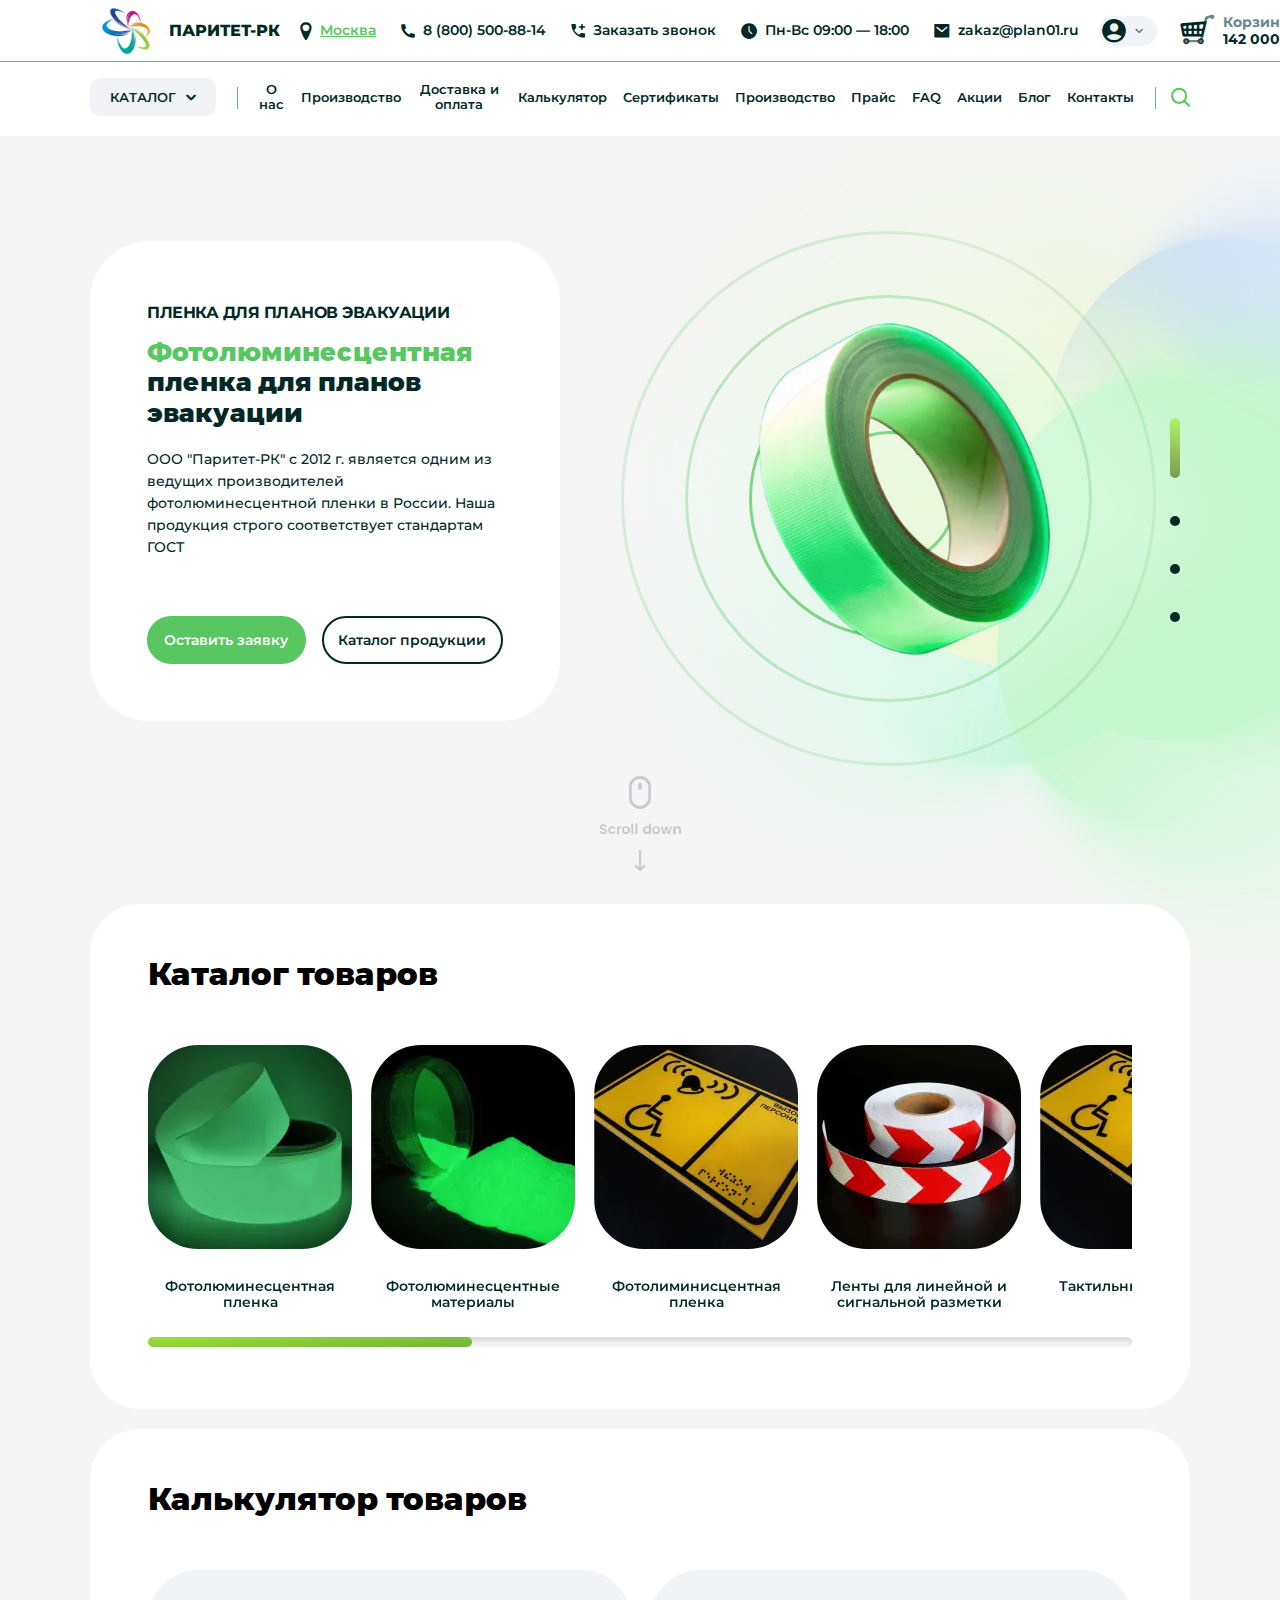
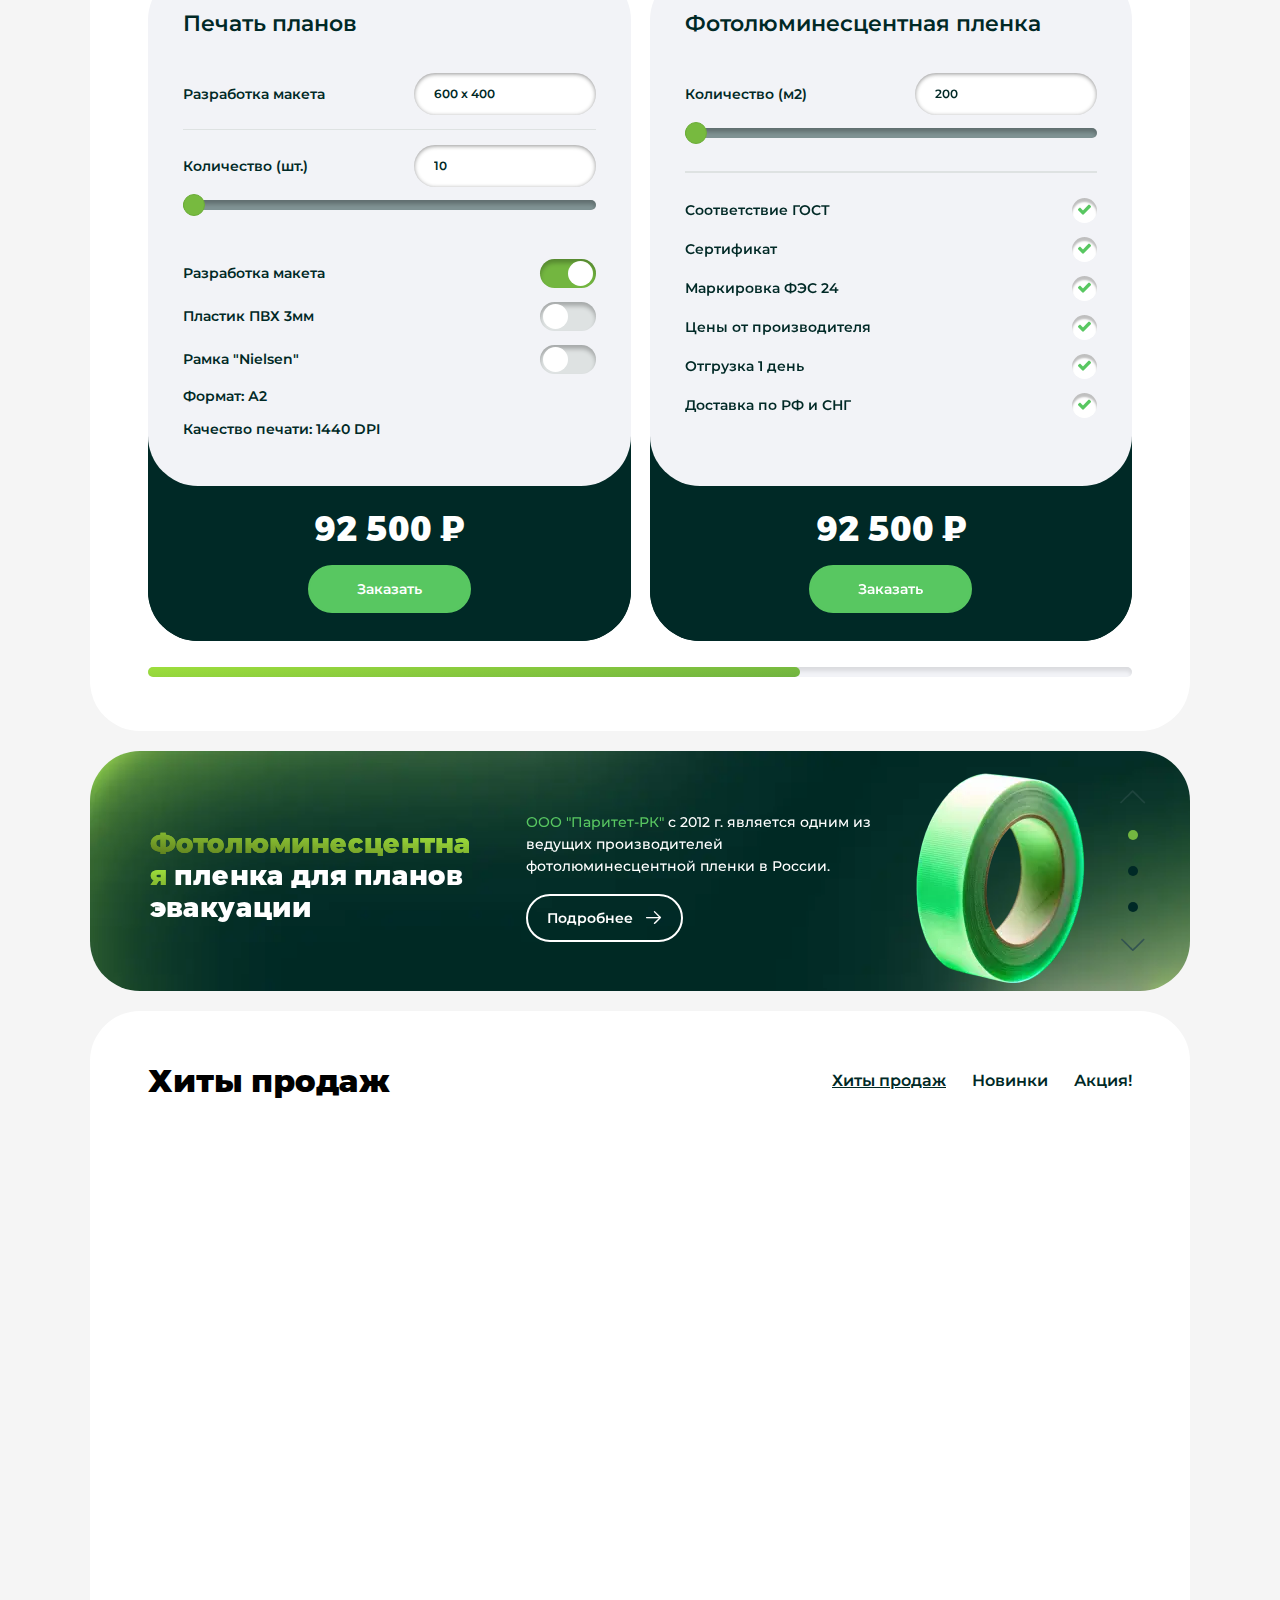
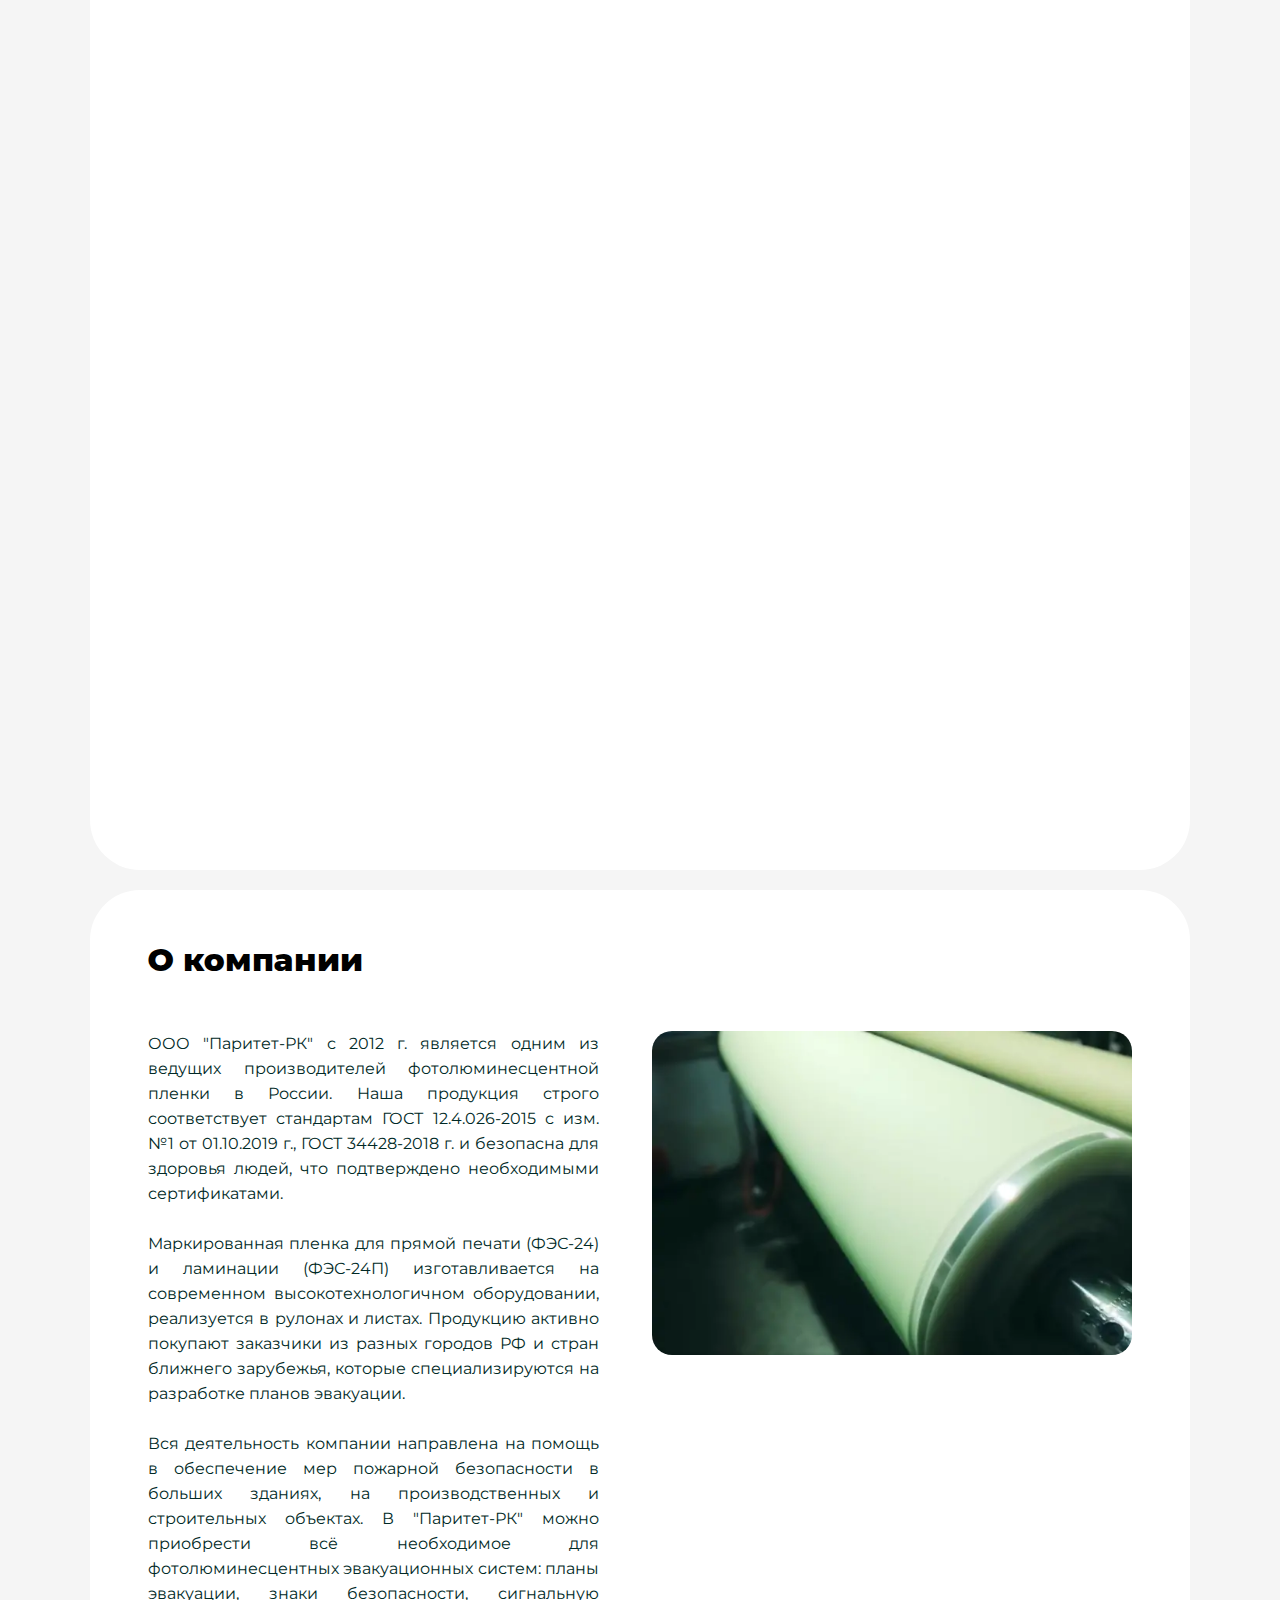
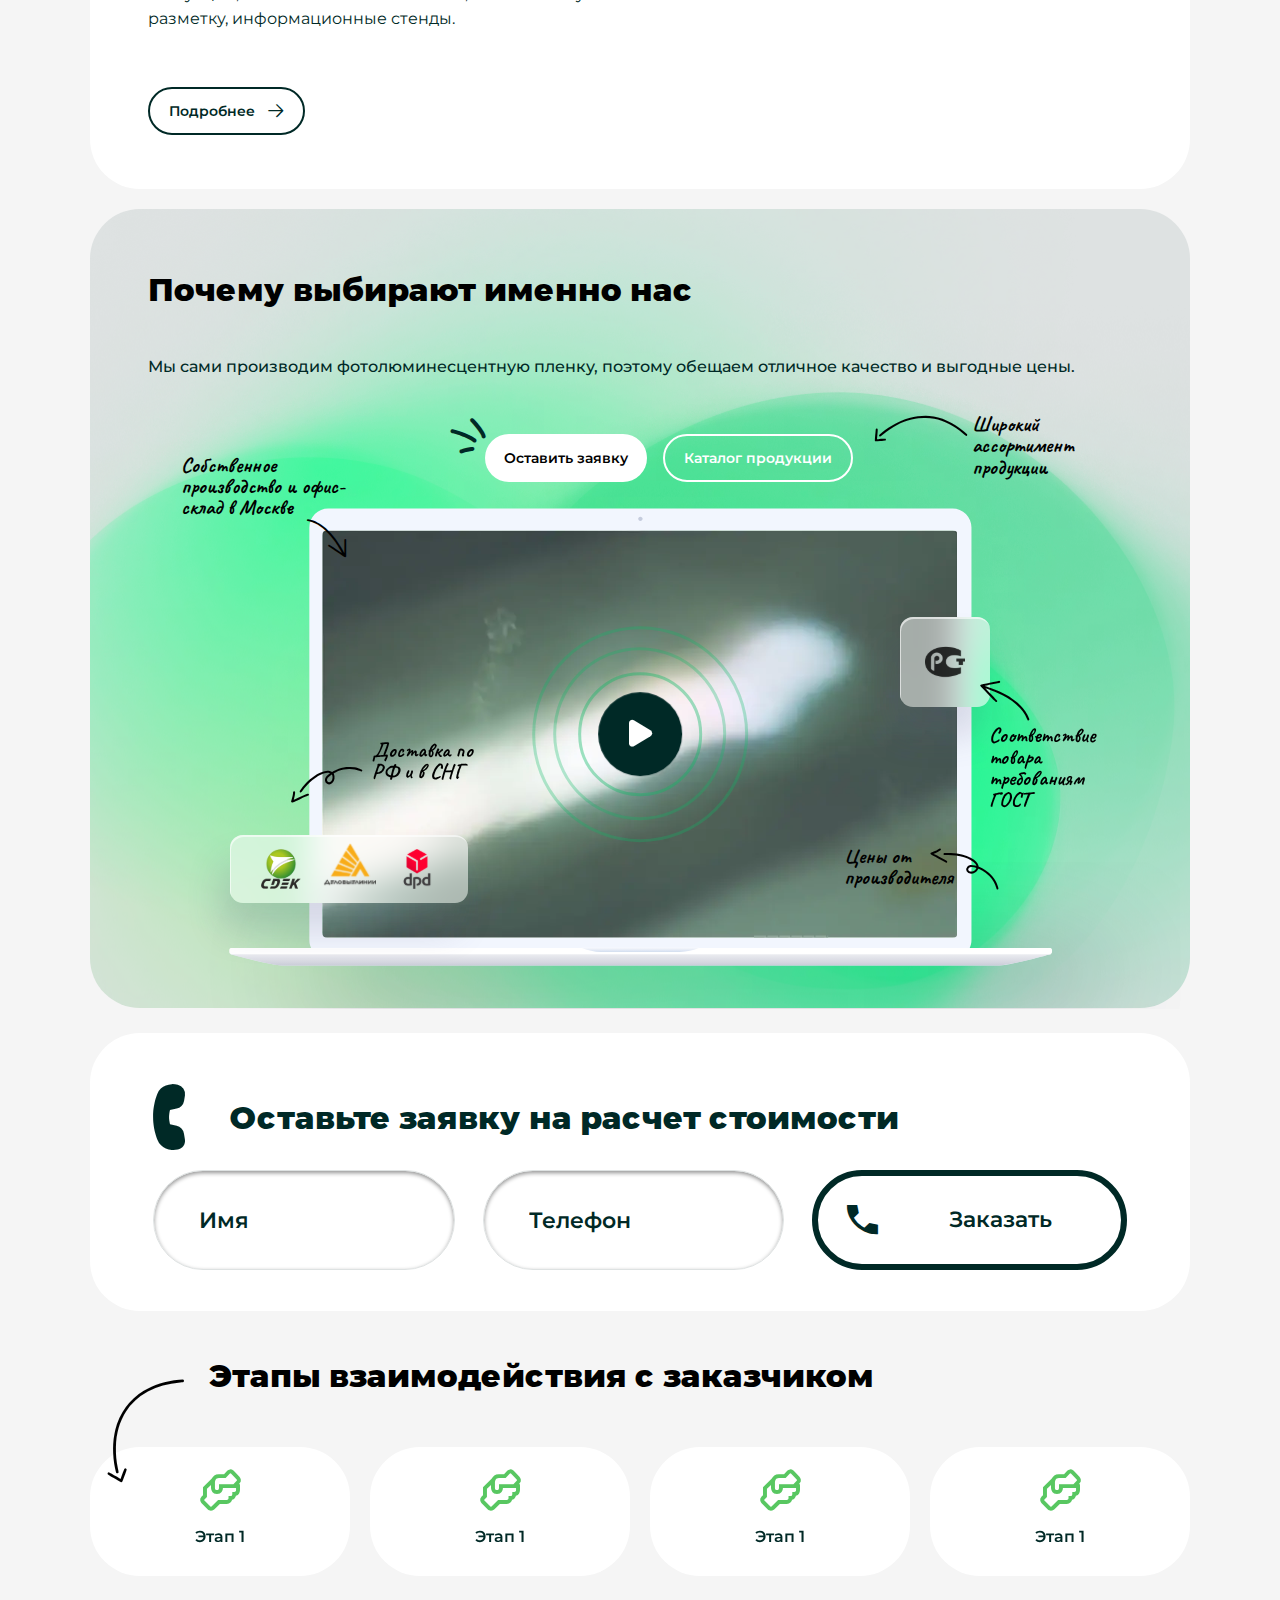
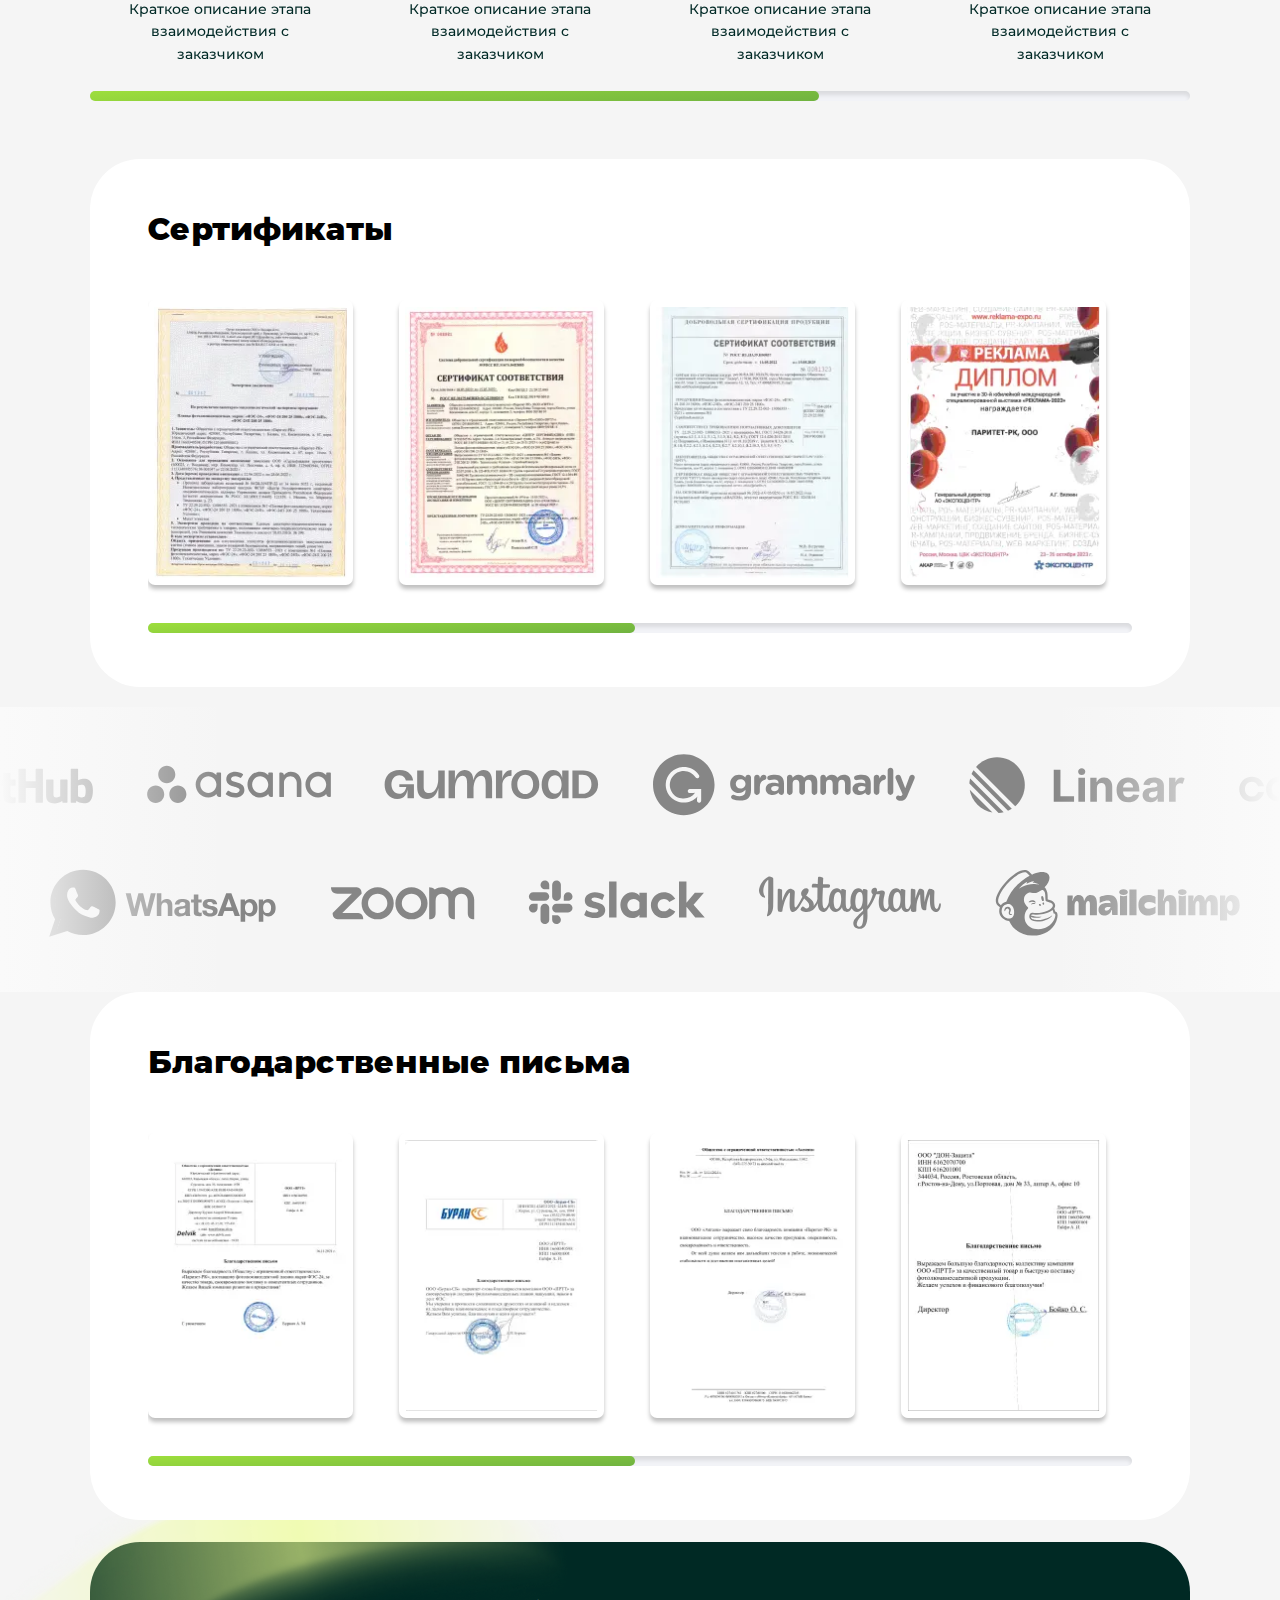
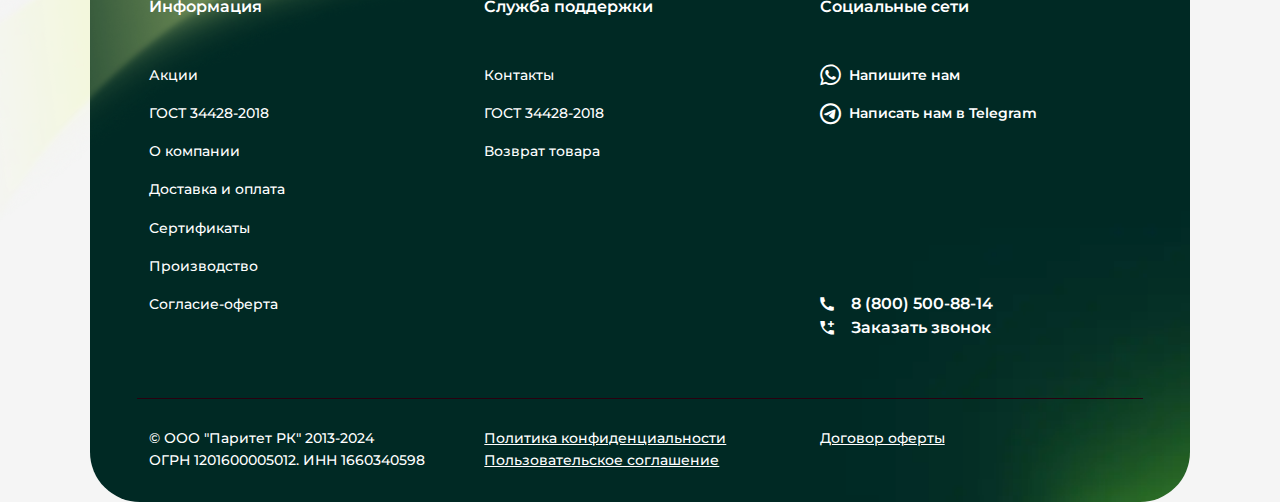
==== commit 927b9367: "pravki" ====
--- a/index.html
+++ b/index.html
@@ -129,7 +129,7 @@
                                             </span>
                                         </span>
                                         <span class="mnw-0">
-                                            <span class="d-block">Пн-Вс 09:00 — 18:00 </span>
+                                            <span class="d-block">Пн-Вс 09:00 — 18:00 </span>
                                         </span>
                                     </span>
                                 </span>
@@ -259,7 +259,7 @@
                                                             </span>
                                                         </span>
                                                     </span>
-                                                    <span class="nav__link-cell mnw-0">О нас</span>
+                                                    <span class="nav__link-cell mnw-0">О нас</span>
                                                 </span>
                                             </span>
                                         </a>
@@ -291,7 +291,7 @@
                                                             </span>
                                                         </span>
                                                     </span>
-                                                    <span class="nav__link-cell mnw-0">Доставка и оплата</span>
+                                                    <span class="nav__link-cell mnw-0">Доставка и оплата</span>
                                                 </span>
                                             </span>
                                         </a>
@@ -490,7 +490,7 @@
                                                                                 </li>
                                                                                 <li class="dropdown__item" data-nav-item-anim>
                                                                                     <h6 class="dropdown__title ftw-600">
-                                                                                        <a class="dropdown__link" href="#">О нас</a>
+                                                                                        <a class="dropdown__link" href="#">О нас</a>
                                                                                     </h6>
                                                                                 </li>
                                                                                 <li class="dropdown__item" data-nav-item-anim>
@@ -500,7 +500,7 @@
                                                                                 </li>
                                                                                 <li class="dropdown__item" data-nav-item-anim>
                                                                                     <h6 class="dropdown__title ftw-600">
-                                                                                        <a class="dropdown__link" href="#">Доставка и оплата</a>
+                                                                                        <a class="dropdown__link" href="#">Доставка и оплата</a>
                                                                                     </h6>
                                                                                 </li>
                                                                                 <li class="dropdown__item" data-nav-item-anim>
@@ -625,7 +625,7 @@
                                                                                         </ul>
                                                                                     </div>
                                                                                 </li>
-
+                                                                                
                                                                                 <li class="dropdown__item" data-nav-item-anim data-js-toggle-button-parent>
                                                                                     <div class="d-flex align-items-center justify-content-between">
                                                                                         <div class="mnw-0">
@@ -642,10 +642,10 @@
                                                                                         </div>
                                                                                     </div>
                                                                                     <div data-js-toggle-block data-js-toggle-block-mob>
-
+                                                                                        
                                                                                     </div>
                                                                                 </li>
-
+                                                                                
                                                                                 <li class="dropdown__item" data-nav-item-anim data-js-toggle-button-parent>
                                                                                     <div class="d-flex align-items-center justify-content-between">
                                                                                         <div class="mnw-0">
@@ -672,7 +672,7 @@
                                                                                         </ul>
                                                                                     </div>
                                                                                 </li>
-
+                                                                                
                                                                                 <li class="dropdown__item" data-nav-item-anim data-js-toggle-button-parent>
                                                                                     <div class="d-flex align-items-center justify-content-between">
                                                                                         <div class="mnw-0">
@@ -694,7 +694,7 @@
                                                                                                 <a class="dropdown__link" href="#">Фотолюминесцентные знаки</a>
                                                                                             </li>
                                                                                             <li class="dropdown__item" data-nav-item-anim>
-                                                                                                <a class="dropdown__link" href="#">Знаки на самоклеящейся пленке</a>
+                                                                                                <a class="dropdown__link" href="#">Знаки на самоклеящейся пленке</a>
                                                                                             </li>
                                                                                             <li class="dropdown__item" data-nav-item-anim>
                                                                                                 <a class="dropdown__link" href="#">Светоотражающие знаки</a>
@@ -715,7 +715,7 @@
                                                                     <div class="dropdown__block d-flex flex-column align-items-lg-start">
                                                                         <div class="dropdown__items-wrapper">
                                                                             <ul class="dropdown__items d-flex flex-column align-items-lg-start lsts-none">
-
+                                                                                
                                                                                 <li class="dropdown__item" data-nav-item-anim data-js-toggle-button-parent>
                                                                                     <div class="d-flex align-items-center justify-content-between">
                                                                                         <div class="mnw-0">
@@ -732,10 +732,10 @@
                                                                                         </div>
                                                                                     </div>
                                                                                     <div data-js-toggle-block data-js-toggle-block-mob>
-
+                                                                                        
                                                                                     </div>
                                                                                 </li>
-
+                                                                                
                                                                                 <li class="dropdown__item" data-nav-item-anim data-js-toggle-button-parent>
                                                                                     <div class="d-flex align-items-center justify-content-between">
                                                                                         <div class="mnw-0">
@@ -763,11 +763,12 @@
                                                                                     </div>
                                                                                 </li>
 
+                                                                                
                                                                                 <li class="dropdown__item" data-nav-item-anim data-js-toggle-button-parent>
                                                                                     <div class="d-flex align-items-center justify-content-between">
                                                                                         <div class="mnw-0">
                                                                                             <h6 class="dropdown__title ftw-600" data-nav-item-anim>
-                                                                                                <a class="dropdown__link" href="#">Ленты для линейной и сигнальной разметки</a>
+                                                                                                <a class="dropdown__link" href="#">Ленты для линейной и сигнальной разметки</a>
                                                                                             </h6>
                                                                                         </div>
                                                                                         <div class="mnw-0">
@@ -789,7 +790,7 @@
                                                                                         </ul>
                                                                                     </div>
                                                                                 </li>
-
+                                                                                
                                                                                 <li class="dropdown__item" data-nav-item-anim data-js-toggle-button-parent>
                                                                                     <div class="d-flex align-items-center justify-content-between">
                                                                                         <div class="mnw-0">
@@ -814,12 +815,12 @@
                                                                                                 <a class="dropdown__link" href="#">Сигнальные ленты</a>
                                                                                             </li>
                                                                                             <li class="dropdown__item" data-nav-item-anim>
-                                                                                                <a class="dropdown__link" href="#">Хлысты из ПВХ для лент</a>
+                                                                                                <a class="dropdown__link" href="#">Хлысты из ПВХ для лент</a>
                                                                                             </li>
                                                                                         </ul>
                                                                                     </div>
                                                                                 </li>
-
+                                                                                
                                                                                 <li class="dropdown__item" data-nav-item-anim data-js-toggle-button-parent>
                                                                                     <div class="d-flex align-items-center justify-content-between">
                                                                                         <div class="mnw-0">
@@ -836,7 +837,7 @@
                                                                                         </div>
                                                                                     </div>
                                                                                     <div data-js-toggle-block data-js-toggle-block-mob>
-
+                                                                                        
                                                                                     </div>
                                                                                 </li>
                                                                             </ul>
@@ -983,7 +984,7 @@
                                                                 </span>
                                                             </span>
                                                             <span class="mnw-0">
-                                                                <span class="d-block">Пн-Вс 09:00 — 18:00 </span>
+                                                                <span class="d-block">Пн-Вс 09:00 — 18:00 </span>
                                                             </span>
                                                         </span>
                                                     </span>
@@ -1144,7 +1145,7 @@
         <div class="page__cell container-fluid">
             <div class="page__row">
                 <div class="page__cell container">
-                    <div class="intro clr-white">
+                    <div class="intro clr-white --before">
                         <button class="btn-scroll-down btn-reset d-none d-lg-block">
                             <span class="increase-element-15">
                                 <i class="icon-scroll-down"></i>
@@ -1164,7 +1165,7 @@
                                                         <h2 class="intro__title ftw-900 title title--h2 ArgentumSans"><span>Фотолюминесцентная</span> пленка для планов эвакуации</h2>
                                                     </div>
                                                     <div>
-                                                        <p class="intro__desc ftw-500">ООО «Паритет-РК» с 2012 г. является одним из ведущих производителей фотолюминесцентной пленки в России. Наша продукция строго соответствует стандартам ГОСТ</p>
+                                                        <p class="intro__desc ftw-500">ООО "Паритет-РК" с 2012 г. является одним из ведущих производителей фотолюминесцентной пленки в России. Наша продукция строго соответствует стандартам ГОСТ</p>
                                                     </div>
                                                     <div class="intro__buttons">
                                                         <div class="intro__buttons-row d-flex align-items-center">
@@ -1216,7 +1217,7 @@
                                                         <h2 class="intro__title ftw-900 title title--h2 ArgentumSans"><span>Фотолюминесцентная</span> пленка для планов эвакуации</h2>
                                                     </div>
                                                     <div>
-                                                        <p class="intro__desc ftw-500">ООО «Паритет-РК» с 2012 г. является одним из ведущих производителей фотолюминесцентной пленки в России. Наша продукция строго соответствует стандартам ГОСТ</p>
+                                                        <p class="intro__desc ftw-500">ООО "Паритет-РК" с 2012 г. является одним из ведущих производителей фотолюминесцентной пленки в России. Наша продукция строго соответствует стандартам ГОСТ</p>
                                                     </div>
                                                     <div class="intro__buttons">
                                                         <div class="intro__buttons-row d-flex align-items-center">
@@ -1268,7 +1269,7 @@
                                                         <h2 class="intro__title ftw-900 title title--h2 ArgentumSans"><span>Фотолюминесцентная</span> пленка для планов эвакуации</h2>
                                                     </div>
                                                     <div>
-                                                        <p class="intro__desc ftw-500">ООО «Паритет-РК» с 2012 г. является одним из ведущих производителей фотолюминесцентной пленки в России. Наша продукция строго соответствует стандартам ГОСТ</p>
+                                                        <p class="intro__desc ftw-500">ООО "Паритет-РК" с 2012 г. является одним из ведущих производителей фотолюминесцентной пленки в России. Наша продукция строго соответствует стандартам ГОСТ</p>
                                                     </div>
                                                     <div class="intro__buttons">
                                                         <div class="intro__buttons-row d-flex align-items-center">
@@ -1320,7 +1321,7 @@
                                                         <h2 class="intro__title ftw-900 title title--h2 ArgentumSans"><span>Фотолюминесцентная</span> пленка для планов эвакуации</h2>
                                                     </div>
                                                     <div>
-                                                        <p class="intro__desc ftw-500">ООО «Паритет-РК» с 2012 г. является одним из ведущих производителей фотолюминесцентной пленки в России. Наша продукция строго соответствует стандартам ГОСТ</p>
+                                                        <p class="intro__desc ftw-500">ООО "Паритет-РК" с 2012 г. является одним из ведущих производителей фотолюминесцентной пленки в России. Наша продукция строго соответствует стандартам ГОСТ</p>
                                                     </div>
                                                     <div class="intro__buttons">
                                                         <div class="intro__buttons-row d-flex align-items-center">
@@ -1379,11 +1380,11 @@
                         <div class="section__body">
                             <div class="catalogs">
                                 <div class="catalogs__wrapper">
-                                    <div class="swiper swiper-slides-visible-all-mob swiper-slides-visible-all swiper-slides-lg-visible" id="catalogsCarousel">
+                                    <div class="swiper" id="catalogsCarousel">
                                         <!-- Additional required wrapper -->
                                         <div class="swiper-wrapper">
                                             <!-- Slides -->
-                                            <div class="swiper-slide">
+                                            <div class="swiper-slide swiper-slide--catalog">
                                                 <div class="catalog">
                                                     <div class="catalog__image">
                                                         <img class="p-abs-around p-abs-around--fluid objf-cv d-block" src="./img/catalog/picture-1.webp" alt="picture">
@@ -1393,7 +1394,7 @@
                                                     </div>
                                                 </div>
                                             </div>
-                                            <div class="swiper-slide">
+                                            <div class="swiper-slide swiper-slide--catalog">
                                                 <div class="catalog">
                                                     <div class="catalog__image">
                                                         <img class="p-abs-around p-abs-around--fluid objf-cv d-block" src="./img/catalog/picture-2.webp" alt="picture">
@@ -1403,7 +1404,7 @@
                                                     </div>
                                                 </div>
                                             </div>
-                                            <div class="swiper-slide">
+                                            <div class="swiper-slide swiper-slide--catalog">
                                                 <div class="catalog">
                                                     <div class="catalog__image">
                                                         <img class="p-abs-around p-abs-around--fluid objf-cv d-block" src="./img/catalog/picture-3.webp" alt="picture">
@@ -1413,17 +1414,17 @@
                                                     </div>
                                                 </div>
                                             </div>
-                                            <div class="swiper-slide">
+                                            <div class="swiper-slide swiper-slide--catalog">
                                                 <div class="catalog">
                                                     <div class="catalog__image">
                                                         <img class="p-abs-around p-abs-around--fluid objf-cv d-block" src="./img/catalog/picture-4.webp" alt="picture">
                                                     </div>
                                                     <div class="catalog__body">
-                                                        <p class="catalog__desc ftw-600">Ленты для линейной и сигнальной разметки</p>
-                                                    </div>
-                                                </div>
-                                            </div>
-                                            <div class="swiper-slide">
+                                                        <p class="catalog__desc ftw-600">Ленты для линейной и сигнальной разметки</p>
+                                                    </div>
+                                                </div>
+                                            </div>
+                                            <div class="swiper-slide swiper-slide--catalog">
                                                 <div class="catalog">
                                                     <div class="catalog__image">
                                                         <img class="p-abs-around p-abs-around--fluid objf-cv d-block" src="./img/catalog/picture-5.webp" alt="picture">
@@ -1433,7 +1434,7 @@
                                                     </div>
                                                 </div>
                                             </div>
-                                            <div class="swiper-slide">
+                                            <div class="swiper-slide swiper-slide--catalog">
                                                 <div class="catalog">
                                                     <div class="catalog__image">
                                                         <img class="p-abs-around p-abs-around--fluid objf-cv d-block" src="./img/catalog/picture-6.webp" alt="picture">
@@ -1443,7 +1444,7 @@
                                                     </div>
                                                 </div>
                                             </div>
-                                            <div class="swiper-slide">
+                                            <div class="swiper-slide swiper-slide--catalog">
                                                 <div class="catalog">
                                                     <div class="catalog__image">
                                                         <img class="p-abs-around p-abs-around--fluid objf-cv d-block" src="./img/catalog/picture-1.webp" alt="picture">
@@ -1453,7 +1454,7 @@
                                                     </div>
                                                 </div>
                                             </div>
-                                            <div class="swiper-slide">
+                                            <div class="swiper-slide swiper-slide--catalog">
                                                 <div class="catalog">
                                                     <div class="catalog__image">
                                                         <img class="p-abs-around p-abs-around--fluid objf-cv d-block" src="./img/catalog/picture-2.webp" alt="picture">
@@ -1463,7 +1464,7 @@
                                                     </div>
                                                 </div>
                                             </div>
-                                            <div class="swiper-slide">
+                                            <div class="swiper-slide swiper-slide--catalog">
                                                 <div class="catalog">
                                                     <div class="catalog__image">
                                                         <img class="p-abs-around p-abs-around--fluid objf-cv d-block" src="./img/catalog/picture-3.webp" alt="picture">
@@ -1473,17 +1474,17 @@
                                                     </div>
                                                 </div>
                                             </div>
-                                            <div class="swiper-slide">
+                                            <div class="swiper-slide swiper-slide--catalog">
                                                 <div class="catalog">
                                                     <div class="catalog__image">
                                                         <img class="p-abs-around p-abs-around--fluid objf-cv d-block" src="./img/catalog/picture-4.webp" alt="picture">
                                                     </div>
                                                     <div class="catalog__body">
-                                                        <p class="catalog__desc ftw-600">Ленты для линейной и сигнальной разметки</p>
-                                                    </div>
-                                                </div>
-                                            </div>
-                                            <div class="swiper-slide">
+                                                        <p class="catalog__desc ftw-600">Ленты для линейной и сигнальной разметки</p>
+                                                    </div>
+                                                </div>
+                                            </div>
+                                            <div class="swiper-slide swiper-slide--catalog">
                                                 <div class="catalog">
                                                     <div class="catalog__image">
                                                         <img class="p-abs-around p-abs-around--fluid objf-cv d-block" src="./img/catalog/picture-5.webp" alt="picture">
@@ -1493,7 +1494,7 @@
                                                     </div>
                                                 </div>
                                             </div>
-                                            <div class="swiper-slide">
+                                            <div class="swiper-slide swiper-slide--catalog">
                                                 <div class="catalog">
                                                     <div class="catalog__image">
                                                         <img class="p-abs-around p-abs-around--fluid objf-cv d-block" src="./img/catalog/picture-6.webp" alt="picture">
@@ -1580,7 +1581,7 @@
                                                             <li class="calc-product__item-2">
                                                                 <div class="calc-product__row-2 d-flex align-items-center justify-content-between">
                                                                     <div class="mnw-0 flex-grow-1 flex-shrink-1">
-                                                                        <p>Пластик ПВХ 3 мм</p>
+                                                                        <p>Пластик ПВХ 3мм</p>
                                                                     </div>
                                                                     <div class="mnw-0">
                                                                         <label class="switch">
@@ -1595,7 +1596,7 @@
                                                             <li class="calc-product__item-2">
                                                                 <div class="calc-product__row-2 d-flex align-items-center">
                                                                     <div class="calc-product__cell calc-product__cell--content mnw-0 flex-grow-1 flex-shrink-1">
-                                                                        <p>Рамка «Nielsen»</p>
+                                                                        <p>Рамка "Nielsen"</p>
                                                                     </div>
                                                                     <div class="mnw-0">
                                                                         <label class="switch">
@@ -1709,7 +1710,7 @@
                                                             <li class="calc-product__item-2">
                                                                 <div class="calc-product__row-2 d-flex align-items-center justify-content-between">
                                                                     <div class="mnw-0 flex-grow-1 flex-shrink-1">
-                                                                        <p>Цены от производителя</p>
+                                                                        <p>Цены от производителя</p>
                                                                     </div>
                                                                     <div class="mnw-0">
                                                                         <span class="checked d-flex align-items-center justify-content-center">
@@ -1737,7 +1738,7 @@
                                                             <li class="calc-product__item-2">
                                                                 <div class="calc-product__row-2 d-flex align-items-center justify-content-between">
                                                                     <div class="mnw-0 flex-grow-1 flex-shrink-1">
-                                                                        <p>Доставка по РФ и СНГ</p>
+                                                                        <p>Доставка по РФ и СНГ</p>
                                                                     </div>
                                                                     <div class="mnw-0">
                                                                         <span class="checked d-flex align-items-center justify-content-center">
@@ -1803,7 +1804,7 @@
                                                             <li class="calc-product__item-2">
                                                                 <div class="calc-product__row-2 d-flex align-items-center justify-content-between">
                                                                     <div class="mnw-0 flex-grow-1 flex-shrink-1">
-                                                                        <p>С изображением</p>
+                                                                        <p>С изображением</p>
                                                                     </div>
                                                                     <div class="mnw-0">
                                                                         <label class="switch">
@@ -1847,7 +1848,7 @@
                                                             <li class="calc-product__item-2">
                                                                 <div class="calc-product__row-2 d-flex align-items-center">
                                                                     <div class="mnw-0">
-                                                                        <p>Рулон: 25 м</p>
+                                                                        <p>Рулон: 25м</p>
                                                                     </div>
                                                                 </div>
                                                             </li>
@@ -1902,7 +1903,7 @@
                                                 <div class="plan__cell plan__cell--content mnw-0">
                                                     <div class="plan__content d-flex flex-column align-items-start">
                                                         <div class="mnw-0">
-                                                            <p class="ftw-500"><span class="clr-accent">ООО «Паритет-РК»</span> с 2012 г. является одним из ведущих производителей фотолюминесцентной пленки в России.</p>
+                                                            <p class="ftw-500"><span class="clr-accent">ООО "Паритет-РК"</span> с 2012 г. является одним из ведущих производителей фотолюминесцентной пленки в России.</p>
                                                         </div>
                                                         <div class="mnw-0">
                                                             <a class="btn btn--outline-white mnh-48 ftw-600" href="#">
@@ -1943,7 +1944,7 @@
                                                 <div class="plan__cell plan__cell--content mnw-0">
                                                     <div class="plan__content d-flex flex-column align-items-start">
                                                         <div class="mnw-0">
-                                                            <p class="ftw-500"><span class="clr-accent">ООО «Паритет-РК»</span> с 2012 г. является одним из ведущих производителей фотолюминесцентной пленки в России.</p>
+                                                            <p class="ftw-500"><span class="clr-accent">ООО "Паритет-РК"</span> с 2012 г. является одним из ведущих производителей фотолюминесцентной пленки в России.</p>
                                                         </div>
                                                         <div class="mnw-0">
                                                             <a class="btn btn--outline-white mnh-48 ftw-600" href="#">
@@ -1984,7 +1985,7 @@
                                                 <div class="plan__cell plan__cell--content mnw-0">
                                                     <div class="plan__content d-flex flex-column align-items-start">
                                                         <div class="mnw-0">
-                                                            <p class="ftw-500"><span class="clr-accent">ООО «Паритет-РК»</span> с 2012 г. является одним из ведущих производителей фотолюминесцентной пленки в России.</p>
+                                                            <p class="ftw-500"><span class="clr-accent">ООО "Паритет-РК"</span> с 2012 г. является одним из ведущих производителей фотолюминесцентной пленки в России.</p>
                                                         </div>
                                                         <div class="mnw-0">
                                                             <a class="btn btn--outline-white mnh-48 ftw-600" href="#">
@@ -2085,18 +2086,18 @@
                                                             </div>
                                                         </header>
                                                         <div class="product__body d-flex flex-column mnw-0 flex-grow-1">
-                                                            <h6 class="product__title ftw-500 flex-grow-1">Фотолюминесцентная пленка Lucentis-200 принт 1,24*50 м (марк.)</h6>
+                                                            <h6 class="product__title ftw-500 flex-grow-1">Фотолюминесцентная пленка Lucentis-200 принт 1,24*50 м (марк.)</h6>
                                                             <div class="product__info d-flex flex-wrap justify-content-between">
                                                                 <div class="mnw-0">
                                                                     <p class="product__price ftw-600">1 936.00 ₽</p>
                                                                 </div>
                                                                 <div class="mnw-0">
-                                                                    <p class="ftw-500">В наличии</p>
+                                                                    <p class="ftw-500">В наличии</p>
                                                                 </div>
                                                             </div>
                                                             <div class="product__bottom">
                                                                 <div class="product__bottom-row d-flex justify-content-between align-items-center">
-                                                                    <div class="mnw-0 flex-shrink-0">
+                                                                    <div class="mnw-0 flex-shrink-1">
                                                                         <div class="quantity input-stepper">
                                                                             <div class="quantity__row d-flex align-items-center">
                                                                                 <div class="quantity__cell quantity__cell--button flex-shrink-0 mnw-0">
@@ -2159,18 +2160,18 @@
                                                             </div>
                                                         </header>
                                                         <div class="product__body d-flex flex-column mnw-0 flex-grow-1">
-                                                            <h6 class="product__title ftw-500 flex-grow-1">Фотолюминесцентная пленка Lucentis-200 принт 1,24*50 м (марк.)</h6>
+                                                            <h6 class="product__title ftw-500 flex-grow-1">Фотолюминесцентная пленка Lucentis-200 принт 1,24*50 м (марк.)</h6>
                                                             <div class="product__info d-flex flex-wrap justify-content-between">
                                                                 <div class="mnw-0">
                                                                     <p class="product__price ftw-600">1 936.00 ₽</p>
                                                                 </div>
                                                                 <div class="mnw-0">
-                                                                    <p class="ftw-500">В наличии</p>
+                                                                    <p class="ftw-500">В наличии</p>
                                                                 </div>
                                                             </div>
                                                             <div class="product__bottom">
                                                                 <div class="product__bottom-row d-flex justify-content-between align-items-center">
-                                                                    <div class="mnw-0 flex-shrink-0">
+                                                                    <div class="mnw-0 flex-shrink-1">
                                                                         <div class="quantity input-stepper">
                                                                             <div class="quantity__row d-flex align-items-center">
                                                                                 <div class="quantity__cell quantity__cell--button flex-shrink-0 mnw-0">
@@ -2233,18 +2234,18 @@
                                                             </div>
                                                         </header>
                                                         <div class="product__body d-flex flex-column mnw-0 flex-grow-1">
-                                                            <h6 class="product__title ftw-500 flex-grow-1">Фотолюминесцентная пленка Lucentis-200 принт 1,24*50 м (марк.)</h6>
+                                                            <h6 class="product__title ftw-500 flex-grow-1">Фотолюминесцентная пленка Lucentis-200 принт 1,24*50 м (марк.)</h6>
                                                             <div class="product__info d-flex flex-wrap justify-content-between">
                                                                 <div class="mnw-0">
                                                                     <p class="product__price ftw-600">1 936.00 ₽</p>
                                                                 </div>
                                                                 <div class="mnw-0">
-                                                                    <p class="ftw-500">В наличии</p>
+                                                                    <p class="ftw-500">В наличии</p>
                                                                 </div>
                                                             </div>
                                                             <div class="product__bottom">
                                                                 <div class="product__bottom-row d-flex justify-content-between align-items-center">
-                                                                    <div class="mnw-0 flex-shrink-0">
+                                                                    <div class="mnw-0 flex-shrink-1">
                                                                         <div class="quantity input-stepper">
                                                                             <div class="quantity__row d-flex align-items-center">
                                                                                 <div class="quantity__cell quantity__cell--button flex-shrink-0 mnw-0">
@@ -2307,18 +2308,18 @@
                                                             </div>
                                                         </header>
                                                         <div class="product__body d-flex flex-column mnw-0 flex-grow-1">
-                                                            <h6 class="product__title ftw-500 flex-grow-1">Фотолюминесцентная пленка Lucentis-200 принт 1,24*50 м (марк.)</h6>
+                                                            <h6 class="product__title ftw-500 flex-grow-1">Фотолюминесцентная пленка Lucentis-200 принт 1,24*50 м (марк.)</h6>
                                                             <div class="product__info d-flex flex-wrap justify-content-between">
                                                                 <div class="mnw-0">
                                                                     <p class="product__price ftw-600">1 936.00 ₽</p>
                                                                 </div>
                                                                 <div class="mnw-0">
-                                                                    <p class="ftw-500">В наличии</p>
+                                                                    <p class="ftw-500">В наличии</p>
                                                                 </div>
                                                             </div>
                                                             <div class="product__bottom">
                                                                 <div class="product__bottom-row d-flex justify-content-between align-items-center">
-                                                                    <div class="mnw-0 flex-shrink-0">
+                                                                    <div class="mnw-0 flex-shrink-1">
                                                                         <div class="quantity input-stepper">
                                                                             <div class="quantity__row d-flex align-items-center">
                                                                                 <div class="quantity__cell quantity__cell--button flex-shrink-0 mnw-0">
@@ -2381,18 +2382,18 @@
                                                             </div>
                                                         </header>
                                                         <div class="product__body d-flex flex-column mnw-0 flex-grow-1">
-                                                            <h6 class="product__title ftw-500 flex-grow-1">Фотолюминесцентная пленка Lucentis-200 принт 1,24*50 м (марк.)</h6>
+                                                            <h6 class="product__title ftw-500 flex-grow-1">Фотолюминесцентная пленка Lucentis-200 принт 1,24*50 м (марк.)</h6>
                                                             <div class="product__info d-flex flex-wrap justify-content-between">
                                                                 <div class="mnw-0">
                                                                     <p class="product__price ftw-600">1 936.00 ₽</p>
                                                                 </div>
                                                                 <div class="mnw-0">
-                                                                    <p class="ftw-500">В наличии</p>
+                                                                    <p class="ftw-500">В наличии</p>
                                                                 </div>
                                                             </div>
                                                             <div class="product__bottom">
                                                                 <div class="product__bottom-row d-flex justify-content-between align-items-center">
-                                                                    <div class="mnw-0 flex-shrink-0">
+                                                                    <div class="mnw-0 flex-shrink-1">
                                                                         <div class="quantity input-stepper">
                                                                             <div class="quantity__row d-flex align-items-center">
                                                                                 <div class="quantity__cell quantity__cell--button flex-shrink-0 mnw-0">
@@ -2455,18 +2456,18 @@
                                                             </div>
                                                         </header>
                                                         <div class="product__body d-flex flex-column mnw-0 flex-grow-1">
-                                                            <h6 class="product__title ftw-500 flex-grow-1">Фотолюминесцентная пленка Lucentis-200 принт 1,24*50 м (марк.)</h6>
+                                                            <h6 class="product__title ftw-500 flex-grow-1">Фотолюминесцентная пленка Lucentis-200 принт 1,24*50 м (марк.)</h6>
                                                             <div class="product__info d-flex flex-wrap justify-content-between">
                                                                 <div class="mnw-0">
                                                                     <p class="product__price ftw-600">1 936.00 ₽</p>
                                                                 </div>
                                                                 <div class="mnw-0">
-                                                                    <p class="ftw-500">В наличии</p>
+                                                                    <p class="ftw-500">В наличии</p>
                                                                 </div>
                                                             </div>
                                                             <div class="product__bottom">
                                                                 <div class="product__bottom-row d-flex justify-content-between align-items-center">
-                                                                    <div class="mnw-0 flex-shrink-0">
+                                                                    <div class="mnw-0 flex-shrink-1">
                                                                         <div class="quantity input-stepper">
                                                                             <div class="quantity__row d-flex align-items-center">
                                                                                 <div class="quantity__cell quantity__cell--button flex-shrink-0 mnw-0">
@@ -2529,18 +2530,18 @@
                                                             </div>
                                                         </header>
                                                         <div class="product__body d-flex flex-column mnw-0 flex-grow-1">
-                                                            <h6 class="product__title ftw-500 flex-grow-1">Фотолюминесцентная пленка Lucentis-200 принт 1,24*50 м (марк.)</h6>
+                                                            <h6 class="product__title ftw-500 flex-grow-1">Фотолюминесцентная пленка Lucentis-200 принт 1,24*50 м (марк.)</h6>
                                                             <div class="product__info d-flex flex-wrap justify-content-between">
                                                                 <div class="mnw-0">
                                                                     <p class="product__price ftw-600">1 936.00 ₽</p>
                                                                 </div>
                                                                 <div class="mnw-0">
-                                                                    <p class="ftw-500">В наличии</p>
+                                                                    <p class="ftw-500">В наличии</p>
                                                                 </div>
                                                             </div>
                                                             <div class="product__bottom">
                                                                 <div class="product__bottom-row d-flex justify-content-between align-items-center">
-                                                                    <div class="mnw-0 flex-shrink-0">
+                                                                    <div class="mnw-0 flex-shrink-1">
                                                                         <div class="quantity input-stepper">
                                                                             <div class="quantity__row d-flex align-items-center">
                                                                                 <div class="quantity__cell quantity__cell--button flex-shrink-0 mnw-0">
@@ -2603,18 +2604,18 @@
                                                             </div>
                                                         </header>
                                                         <div class="product__body d-flex flex-column mnw-0 flex-grow-1">
-                                                            <h6 class="product__title ftw-500 flex-grow-1">Фотолюминесцентная пленка Lucentis-200 принт 1,24*50 м (марк.)</h6>
+                                                            <h6 class="product__title ftw-500 flex-grow-1">Фотолюминесцентная пленка Lucentis-200 принт 1,24*50 м (марк.)</h6>
                                                             <div class="product__info d-flex flex-wrap justify-content-between">
                                                                 <div class="mnw-0">
                                                                     <p class="product__price ftw-600">1 936.00 ₽</p>
                                                                 </div>
                                                                 <div class="mnw-0">
-                                                                    <p class="ftw-500">В наличии</p>
+                                                                    <p class="ftw-500">В наличии</p>
                                                                 </div>
                                                             </div>
                                                             <div class="product__bottom">
                                                                 <div class="product__bottom-row d-flex justify-content-between align-items-center">
-                                                                    <div class="mnw-0 flex-shrink-0">
+                                                                    <div class="mnw-0 flex-shrink-1">
                                                                         <div class="quantity input-stepper">
                                                                             <div class="quantity__row d-flex align-items-center">
                                                                                 <div class="quantity__cell quantity__cell--button flex-shrink-0 mnw-0">
@@ -2684,7 +2685,7 @@
                         <header class="section__header">
                             <div class="d-flex">
                                 <div class="flex-grow-1 flex-shrink-1 mnw-0">
-                                    <h3 class="title title--h3 ArgentumSans ftw-800 clr-black">О компании</h3>
+                                    <h3 class="title title--h3 ArgentumSans ftw-800 clr-black">О компании</h3>
                                 </div>
                             </div>
                         </header>
@@ -2693,9 +2694,9 @@
                                 <div class="section__cell section__cell--content mnw-0">
                                     <div class="section__content-wrapper d-flex flex-column align-items-start">
                                         <div class="section__content text-justify">
-                                            <p>ООО «Паритет-РК» с 2012 г. является одним из ведущих производителей фотолюминесцентной пленки в России. Наша продукция строго соответствует стандартам ГОСТ 12.4.026-2015 с изм. № 1 от 01.10.2019 г., ГОСТ 34428-2018 г. и безопасна для здоровья людей, что подтверждено необходимыми сертификатами.</p>
-                                            <p>Маркированная пленка для прямой печати (ФЭС-24) и ламинации (ФЭС-24П) изготавливается на современном высокотехнологичном оборудовании, реализуется в рулонах и листах. Продукцию активно покупают заказчики из разных городов РФ и стран ближнего зарубежья, которые специализируются на разработке планов эвакуации.</p>
-                                            <p>Вся деятельность компании направлена на помощь в обеспечение мер пожарной безопасности в больших зданиях, на производственных и строительных объектах. В «Паритет-РК» можно приобрести всё необходимое для фотолюминесцентных эвакуационных систем: планы эвакуации, знаки безопасности, сигнальную разметку, информационные стенды.</p>
+                                            <p>ООО "Паритет-РК" с 2012 г. является одним из ведущих производителей фотолюминесцентной пленки в России. Наша продукция строго соответствует стандартам ГОСТ 12.4.026-2015 с изм. №1 от 01.10.2019 г., ГОСТ 34428-2018 г. и безопасна для здоровья людей, что подтверждено необходимыми сертификатами.</p>
+                                            <p>Маркированная пленка для прямой печати (ФЭС-24) и ламинации (ФЭС-24П) изготавливается на современном высокотехнологичном оборудовании, реализуется в рулонах и листах. Продукцию активно покупают заказчики из разных городов РФ и стран ближнего зарубежья, которые специализируются на разработке планов эвакуации.</p>
+                                            <p>Вся деятельность компании направлена на помощь в обеспечение мер пожарной безопасности в больших зданиях, на производственных и строительных объектах. В "Паритет-РК" можно приобрести всё необходимое для фотолюминесцентных эвакуационных систем: планы эвакуации, знаки безопасности, сигнальную разметку, информационные стенды.</p>
                                         </div>
                                         <div>
                                             <a class="btn btn--outline-dark mnh-48 ftw-600" href="#">
@@ -2726,7 +2727,7 @@
                             <div class="d-flex">
                                 <div class="flex-grow-1 flex-shrink-1 mnw-0">
                                     <h3 class="title title--h3 ArgentumSans ftw-800 clr-black">Почему выбирают именно нас</h3>
-                                    <p class="desc ftw-500">Мы сами производим фотолюминесцентную пленку, поэтому обещаем отличное качество и выгодные цены.</p>
+                                    <p class="desc ftw-500">Мы сами производим фотолюминесцентную пленку, поэтому обещаем отличное качество и выгодные цены.</p>
                                 </div>
                             </div>
                         </header>
@@ -2739,7 +2740,7 @@
                                                 <span class="buttons__icon">
                                                     <i class="icon-arrow-page-2"></i>
                                                 </span>
-                                                <div class="buttons-row d-flex align-items-center">
+                                                <div class="buttons-row d-flex flex-wrap align-items-center">
                                                     <div class="buttons-cell mnw-0">
                                                         <a class="btn btn--secondary mnh-48 ftw-600" href="#callbackModal" data-js-modal-trigger="">
                                                             <span class="d-flex">
@@ -2759,13 +2760,13 @@
                                                         </a>
                                                     </div>
                                                 </div>
-                                                <div class="arrow-title-wrapper arrow-title-wrapper--buttons">
+                                                <div class="arrow-title-wrapper arrow-title-wrapper--buttons d-none d-lg-block">
                                                     <h4 class="arrow-title arrow-title--buttons Caveat">
                                                         <span class="d-block">
                                                             <span class="arrow-title__icon arrow-title__icon--3 d-none d-lg-block">
                                                                 <i class="icon-arrow-page-3"></i>
                                                             </span>
-                                                            <span>Широкий ассортимент продукции</span>
+                                                            <span class="arrow-title-span">Широкий ассортимент продукции</span>
                                                         </span>
                                                     </h4>
                                                 </div>
@@ -2774,7 +2775,7 @@
                                     </div>
                                 </div>
                                 <div class="choouse-us__bottom">
-                                    <div class="choouse-us__macbook">
+                                    <div class="choouse-us__macbook --before">
                                         <div class="choouse-us__video-wrapper">
                                             <video class="choouse-us__video d-block objf-cv p-abs-around p-abs-around--fluid" loop="loop" muted="muted" playsinline="" poster="./img/choose-us/video-background.webp">
                                                 <source src="https://mimage.webzen.kr/r2m/brand/images/main.mp4" type="video/mp4">
@@ -2790,13 +2791,23 @@
                                                 </span>
                                             </button>
                                         </div>
+                                        <div class="arrow-title-wrapper arrow-title-wrapper--buttons d-lg-none">
+                                            <h4 class="arrow-title arrow-title--buttons Caveat">
+                                                <span class="d-block">
+                                                    <span class="arrow-title__icon arrow-title__icon--3 d-none d-lg-block">
+                                                        <i class="icon-arrow-page-3"></i>
+                                                    </span>
+                                                    <span class="arrow-title-span">Широкий ассортимент продукции</span>
+                                                </span>
+                                            </h4>
+                                        </div>
                                         <div class="arrow-title-wrapper arrow-title-wrapper--top-left">
                                             <h4 class="arrow-title arrow-title--top-left Caveat">
                                                 <span class="d-block">
                                                     <span class="arrow-title__icon arrow-title__icon--1">
                                                         <i class="icon-arrow-page-1"></i>
                                                     </span>
-                                                    <span>Собственное производство и офис-склад в Москве</span>
+                                                    <span class="arrow-title-span">Собственное производство и офис-склад в Москве</span>
                                                 </span>
                                             </h4>
                                         </div>
@@ -2807,7 +2818,7 @@
                                                         <i class="icon-arrow-page-6 d-none d-lg-block"></i>
                                                         <i class="icon-arrow-page-10 d-lg-none"></i>
                                                     </span>
-                                                    <span>Цены от<br> производителя</span>
+                                                    <span class="arrow-title-span">Цены от<br> производителя</span>
                                                 </span>
                                             </h4>
                                         </div>
@@ -2818,13 +2829,13 @@
                                                         <span class="arrow-title__icon arrow-title__icon--4 d-none d-lg-block">
                                                             <i class="icon-arrow-page-4"></i>
                                                         </span>
-                                                        <span class="d-none d-lg-block">Соответствие товара требованиям ГОСТ</span>
-                                                        <span class="d-lg-none">Соответствие ГОСТ</span>
+                                                        <span class="arrow-title-span d-none d-lg-block">Соответствие товара требованиям ГОСТ</span>
+                                                        <span class="arrow-title-span d-lg-none">Соответствие ГОСТ</span>
                                                     </span>
                                                 </h4>
                                             </div>
                                             <div class="mnw-0">
-                                                <img class="d-block" src="./img/choose-us/image-1.svg" alt="image-1">
+                                                <img class="choouse-us__block-picture choouse-us__block-picture--1-big d-block" src="./img/choose-us/image-1.svg" alt="image-1">
                                             </div>
                                         </div>
                                         <div class="choouse-us__block choouse-us__block--small d-flex align-items-center justify-content-center">
@@ -2835,18 +2846,18 @@
                                                             <i class="icon-arrow-page-5 d-none d-lg-block"></i>
                                                             <i class="icon-arrow-page-9 d-lg-none"></i>
                                                         </span>
-                                                        <span>Доставка по<br> РФ и в СНГ</span>
+                                                        <span class="arrow-title-span">Доставка по<br> РФ и в СНГ</span>
                                                     </span>
                                                 </h4>
                                             </div>
                                             <div class="mnw-0">
-                                                <img class="d-block" src="./img/choose-us/image-2.svg" alt="image-1">
+                                                <img class="choouse-us__block-picture choouse-us__block-picture--1 d-block" src="./img/choose-us/image-2.svg" alt="image-1">
                                             </div>
                                             <div class="mnw-0">
-                                                <img class="d-block" src="./img/choose-us/image-3.svg" alt="image-1">
+                                                <img class="choouse-us__block-picture choouse-us__block-picture--2 d-block" src="./img/choose-us/image-3.svg" alt="image-1">
                                             </div>
                                             <div class="mnw-0">
-                                                <img class="d-block" src="./img/choose-us/image-4.svg" alt="image-1">
+                                                <img class="choouse-us__block-picture choouse-us__block-picture--3 d-block" src="./img/choose-us/image-4.svg" alt="image-1">
                                             </div>
                                         </div>
                                     </div>
@@ -2868,7 +2879,7 @@
                                                 <i class="icon-tel-2"></i>
                                             </div>
                                             <div class="mnw-0">
-                                                <h2 class="form__title ftw-900 title title--h2 ArgentumSans">Оставьте заявку на расчет стоимости</h2>
+                                                <h2 class="form__title ftw-900 title title--h2 ArgentumSans">Оставьте заявку на расчет стоимости</h2>
                                             </div>
                                         </div>
                                     </div>
@@ -2919,7 +2930,7 @@
                             <div class="d-flex">
                                 <div class="flex-grow-1 flex-shrink-1 mnw-0">
                                     <h3 class="title title--h3 title--arrow-left ArgentumSans ftw-900 clr-black">
-                                        <span class="d-block">Этапы взаимодействия с заказчиком</span>
+                                        <span class="d-block">Этапы взаимодействия с заказчиком</span>
                                         <span class="title__arrow-left">
                                             <i class="icon-arrow-page-7"></i>
                                         </span>
@@ -2947,7 +2958,7 @@
                                                         </div>
                                                     </div>
                                                     <div class="stage__body ftw-500">
-                                                        <p>Краткое описание этапа взаимодействия с заказчиком</p>
+                                                        <p>Краткое описание этапа взаимодействия с заказчиком</p>
                                                     </div>
                                                 </div>
                                             </div>
@@ -2964,7 +2975,7 @@
                                                         </div>
                                                     </div>
                                                     <div class="stage__body ftw-500">
-                                                        <p>Краткое описание этапа взаимодействия с заказчиком</p>
+                                                        <p>Краткое описание этапа взаимодействия с заказчиком</p>
                                                     </div>
                                                 </div>
                                             </div>
@@ -2981,7 +2992,7 @@
                                                         </div>
                                                     </div>
                                                     <div class="stage__body ftw-500">
-                                                        <p>Краткое описание этапа взаимодействия с заказчиком</p>
+                                                        <p>Краткое описание этапа взаимодействия с заказчиком</p>
                                                     </div>
                                                 </div>
                                             </div>
@@ -2998,7 +3009,7 @@
                                                         </div>
                                                     </div>
                                                     <div class="stage__body ftw-500">
-                                                        <p>Краткое описание этапа взаимодействия с заказчиком</p>
+                                                        <p>Краткое описание этапа взаимодействия с заказчиком</p>
                                                     </div>
                                                 </div>
                                             </div>
@@ -3015,7 +3026,7 @@
                                                         </div>
                                                     </div>
                                                     <div class="stage__body ftw-500">
-                                                        <p>Краткое описание этапа взаимодействия с заказчиком</p>
+                                                        <p>Краткое описание этапа взаимодействия с заказчиком</p>
                                                     </div>
                                                 </div>
                                             </div>
@@ -3032,7 +3043,7 @@
                                                         </div>
                                                     </div>
                                                     <div class="stage__body ftw-500">
-                                                        <p>Краткое описание этапа взаимодействия с заказчиком</p>
+                                                        <p>Краткое описание этапа взаимодействия с заказчиком</p>
                                                     </div>
                                                 </div>
                                             </div>
@@ -3059,7 +3070,7 @@
                         <div class="section__body">
                             <div class="photos">
                                 <div class="photos__wrapper">
-                                    <div class="swiper swiper-slides-visible-all-mob swiper-slides-visible-all swiper-slides-lg-visible photosCarousel">
+                                    <div class="swiper photosCarousel">
                                         <!-- Additional required wrapper -->
                                         <div class="swiper-wrapper">
                                             <!-- Slides -->
@@ -3149,7 +3160,131 @@
                 <div class="page__cell">
                     <div class="customers d-flex justify-content-center">
                         <div class="customers__wrap flex-grow-1 flex-shrink-0" id="customers__wrap">
-                            <div class="customers__row customers__row--primary">
+                            <div class="customers__row customers__row--primary d-flex align-items-center">
+                                <ul class="customers__items d-flex align-items-center lsts-none">
+                                    <li class="customers__item flex-shrink-0">
+                                        <a class="customers__link" href="#">
+                                            <img class="customers__picture d-block" src="./img/customers/adobe.svg" alt="customers">
+                                        </a>
+                                    </li>
+                                    <li class="customers__item flex-shrink-0">
+                                        <a class="customers__link" href="#">
+                                            <img class="customers__picture d-block" src="./img/customers/stripe.svg" alt="customers">
+                                        </a>
+                                    </li>
+                                    <li class="customers__item flex-shrink-0">
+                                        <a class="customers__link" href="#">
+                                            <img class="customers__picture d-block" src="./img/customers/hubspot.svg" alt="customers">
+                                        </a>
+                                    </li>
+                                    <li class="customers__item flex-shrink-0">
+                                        <a class="customers__link" href="#">
+                                            <img class="customers__picture d-block" src="./img/customers/github.svg" alt="customers">
+                                        </a>
+                                    </li>
+                                    <li class="customers__item flex-shrink-0">
+                                        <a class="customers__link" href="#">
+                                            <img class="customers__picture d-block" src="./img/customers/asana.svg" alt="customers">
+                                        </a>
+                                    </li>
+                                    <li class="customers__item flex-shrink-0">
+                                        <a class="customers__link" href="#">
+                                            <img class="customers__picture d-block" src="./img/customers/gumroad.svg" alt="customers">
+                                        </a>
+                                    </li>
+                                    <li class="customers__item flex-shrink-0">
+                                        <a class="customers__link" href="#">
+                                            <img class="customers__picture d-block" src="./img/customers/grammarly.svg" alt="customers">
+                                        </a>
+                                    </li>
+                                    <li class="customers__item flex-shrink-0">
+                                        <a class="customers__link" href="#">
+                                            <img class="customers__picture d-block" src="./img/customers/linear.svg" alt="customers">
+                                        </a>
+                                    </li>
+                                    <li class="customers__item flex-shrink-0">
+                                        <a class="customers__link" href="#">
+                                            <img class="customers__picture d-block" src="./img/customers/coinbase.svg" alt="customers">
+                                        </a>
+                                    </li>
+                                    <li class="customers__item flex-shrink-0">
+                                        <a class="customers__link" href="#">
+                                            <img class="customers__picture d-block" src="./img/customers/webflow.svg" alt="customers">
+                                        </a>
+                                    </li>
+                                    <li class="customers__item flex-shrink-0">
+                                        <a class="customers__link" href="#">
+                                            <img class="customers__picture d-block" src="./img/customers/tinder.svg" alt="customers">
+                                        </a>
+                                    </li>
+                                    <li class="customers__item flex-shrink-0">
+                                        <a class="customers__link" href="#">
+                                            <img class="customers__picture d-block" src="./img/customers/uber.svg" alt="customers">
+                                        </a>
+                                    </li>
+                                </ul>
+                                <ul class="customers__items d-flex align-items-center lsts-none">
+                                    <li class="customers__item flex-shrink-0">
+                                        <a class="customers__link" href="#">
+                                            <img class="customers__picture d-block" src="./img/customers/adobe.svg" alt="customers">
+                                        </a>
+                                    </li>
+                                    <li class="customers__item flex-shrink-0">
+                                        <a class="customers__link" href="#">
+                                            <img class="customers__picture d-block" src="./img/customers/stripe.svg" alt="customers">
+                                        </a>
+                                    </li>
+                                    <li class="customers__item flex-shrink-0">
+                                        <a class="customers__link" href="#">
+                                            <img class="customers__picture d-block" src="./img/customers/hubspot.svg" alt="customers">
+                                        </a>
+                                    </li>
+                                    <li class="customers__item flex-shrink-0">
+                                        <a class="customers__link" href="#">
+                                            <img class="customers__picture d-block" src="./img/customers/github.svg" alt="customers">
+                                        </a>
+                                    </li>
+                                    <li class="customers__item flex-shrink-0">
+                                        <a class="customers__link" href="#">
+                                            <img class="customers__picture d-block" src="./img/customers/asana.svg" alt="customers">
+                                        </a>
+                                    </li>
+                                    <li class="customers__item flex-shrink-0">
+                                        <a class="customers__link" href="#">
+                                            <img class="customers__picture d-block" src="./img/customers/gumroad.svg" alt="customers">
+                                        </a>
+                                    </li>
+                                    <li class="customers__item flex-shrink-0">
+                                        <a class="customers__link" href="#">
+                                            <img class="customers__picture d-block" src="./img/customers/grammarly.svg" alt="customers">
+                                        </a>
+                                    </li>
+                                    <li class="customers__item flex-shrink-0">
+                                        <a class="customers__link" href="#">
+                                            <img class="customers__picture d-block" src="./img/customers/linear.svg" alt="customers">
+                                        </a>
+                                    </li>
+                                    <li class="customers__item flex-shrink-0">
+                                        <a class="customers__link" href="#">
+                                            <img class="customers__picture d-block" src="./img/customers/coinbase.svg" alt="customers">
+                                        </a>
+                                    </li>
+                                    <li class="customers__item flex-shrink-0">
+                                        <a class="customers__link" href="#">
+                                            <img class="customers__picture d-block" src="./img/customers/webflow.svg" alt="customers">
+                                        </a>
+                                    </li>
+                                    <li class="customers__item flex-shrink-0">
+                                        <a class="customers__link" href="#">
+                                            <img class="customers__picture d-block" src="./img/customers/tinder.svg" alt="customers">
+                                        </a>
+                                    </li>
+                                    <li class="customers__item flex-shrink-0">
+                                        <a class="customers__link" href="#">
+                                            <img class="customers__picture d-block" src="./img/customers/uber.svg" alt="customers">
+                                        </a>
+                                    </li>
+                                </ul>
                                 <ul class="customers__items d-flex align-items-center lsts-none">
                                     <li class="customers__item flex-shrink-0">
                                         <a class="customers__link" href="#">
@@ -3213,7 +3348,121 @@
                                     </li>
                                 </ul>
                             </div>
-                            <div class="customers__row customers__row--secondary">
+                            <div class="customers__row customers__row--secondary d-flex align-items-center">
+                                <ul class="customers__items d-flex align-items-center lsts-none">
+                                    <li class="customers__item flex-shrink-0">
+                                        <a class="customers__link" href="#">
+                                            <img class="customers__picture d-block" src="./img/customers/google.svg" alt="customers">
+                                        </a>
+                                    </li>
+                                    <li class="customers__item flex-shrink-0">
+                                        <a class="customers__link" href="#">
+                                            <img class="customers__picture d-block" src="./img/customers/spotify.svg" alt="customers">
+                                        </a>
+                                    </li>
+                                    <li class="customers__item flex-shrink-0">
+                                        <a class="customers__link" href="#">
+                                            <img class="customers__picture d-block" src="./img/customers/Union.svg" alt="customers">
+                                        </a>
+                                    </li>
+                                    <li class="customers__item flex-shrink-0">
+                                        <a class="customers__link" href="#">
+                                            <img class="customers__picture d-block" src="./img/customers/whatsapp.svg" alt="customers">
+                                        </a>
+                                    </li>
+                                    <li class="customers__item flex-shrink-0">
+                                        <a class="customers__link" href="#">
+                                            <img class="customers__picture d-block" src="./img/customers/zoom.svg" alt="customers">
+                                        </a>
+                                    </li>
+                                    <li class="customers__item flex-shrink-0">
+                                        <a class="customers__link" href="#">
+                                            <img class="customers__picture d-block" src="./img/customers/slack.svg" alt="customers">
+                                        </a>
+                                    </li>
+                                    <li class="customers__item flex-shrink-0">
+                                        <a class="customers__link" href="#">
+                                            <img class="customers__picture d-block" src="./img/customers/instagram.svg" alt="customers">
+                                        </a>
+                                    </li>
+                                    <li class="customers__item flex-shrink-0">
+                                        <a class="customers__link" href="#">
+                                            <img class="customers__picture d-block" src="./img/customers/mailchimp.svg" alt="customers">
+                                        </a>
+                                    </li>
+                                    <li class="customers__item flex-shrink-0">
+                                        <a class="customers__link" href="#">
+                                            <img class="customers__picture d-block" src="./img/customers/gitlab.svg" alt="customers">
+                                        </a>
+                                    </li>
+                                    <li class="customers__item flex-shrink-0">
+                                        <a class="customers__link" href="#">
+                                            <img class="customers__picture d-block" src="./img/customers/notion.svg" alt="customers">
+                                        </a>
+                                    </li>
+                                    <li class="customers__item flex-shrink-0">
+                                        <a class="customers__link" href="#">
+                                            <img class="customers__picture d-block" src="./img/customers/dribbble.svg" alt="customers">
+                                        </a>
+                                    </li>
+                                </ul>
+                                <ul class="customers__items d-flex align-items-center lsts-none">
+                                    <li class="customers__item flex-shrink-0">
+                                        <a class="customers__link" href="#">
+                                            <img class="customers__picture d-block" src="./img/customers/google.svg" alt="customers">
+                                        </a>
+                                    </li>
+                                    <li class="customers__item flex-shrink-0">
+                                        <a class="customers__link" href="#">
+                                            <img class="customers__picture d-block" src="./img/customers/spotify.svg" alt="customers">
+                                        </a>
+                                    </li>
+                                    <li class="customers__item flex-shrink-0">
+                                        <a class="customers__link" href="#">
+                                            <img class="customers__picture d-block" src="./img/customers/Union.svg" alt="customers">
+                                        </a>
+                                    </li>
+                                    <li class="customers__item flex-shrink-0">
+                                        <a class="customers__link" href="#">
+                                            <img class="customers__picture d-block" src="./img/customers/whatsapp.svg" alt="customers">
+                                        </a>
+                                    </li>
+                                    <li class="customers__item flex-shrink-0">
+                                        <a class="customers__link" href="#">
+                                            <img class="customers__picture d-block" src="./img/customers/zoom.svg" alt="customers">
+                                        </a>
+                                    </li>
+                                    <li class="customers__item flex-shrink-0">
+                                        <a class="customers__link" href="#">
+                                            <img class="customers__picture d-block" src="./img/customers/slack.svg" alt="customers">
+                                        </a>
+                                    </li>
+                                    <li class="customers__item flex-shrink-0">
+                                        <a class="customers__link" href="#">
+                                            <img class="customers__picture d-block" src="./img/customers/instagram.svg" alt="customers">
+                                        </a>
+                                    </li>
+                                    <li class="customers__item flex-shrink-0">
+                                        <a class="customers__link" href="#">
+                                            <img class="customers__picture d-block" src="./img/customers/mailchimp.svg" alt="customers">
+                                        </a>
+                                    </li>
+                                    <li class="customers__item flex-shrink-0">
+                                        <a class="customers__link" href="#">
+                                            <img class="customers__picture d-block" src="./img/customers/gitlab.svg" alt="customers">
+                                        </a>
+                                    </li>
+                                    <li class="customers__item flex-shrink-0">
+                                        <a class="customers__link" href="#">
+                                            <img class="customers__picture d-block" src="./img/customers/notion.svg" alt="customers">
+                                        </a>
+                                    </li>
+                                    <li class="customers__item flex-shrink-0">
+                                        <a class="customers__link" href="#">
+                                            <img class="customers__picture d-block" src="./img/customers/dribbble.svg" alt="customers">
+                                        </a>
+                                    </li>
+                                </ul>
                                 <ul class="customers__items d-flex align-items-center lsts-none">
                                     <li class="customers__item flex-shrink-0">
                                         <a class="customers__link" href="#">
@@ -3289,7 +3538,7 @@
                         <div class="section__body">
                             <div class="photos">
                                 <div class="photos__wrapper">
-                                    <div class="swiper swiper-slides-visible-all-mob swiper-slides-visible-all swiper-slides-lg-visible photosCarousel">
+                                    <div class="swiper photosCarousel">
                                         <!-- Additional required wrapper -->
                                         <div class="swiper-wrapper">
                                             <!-- Slides -->
@@ -3381,7 +3630,7 @@
     <div class="container">
         <footer class="footer d-block --before">
             <div class="footer__row footer__row--top row">
-                <div class="footer__cell footer__cell--nav col-12 col-sm-6 col-lg-4">
+                <div class="footer__cell footer__cell--nav col-6 col-lg-4">
                     <h6 class="footer__title title title--h6 ftw-600">Информация</h6>
                     <nav class="footer__nav">
                         <ul class="footer__nav-items lsts-none d-flex flex-column ftw-500">
@@ -3392,10 +3641,10 @@
                                 <a class="footer__nav-link" href="#">ГОСТ 34428-2018</a>
                             </li>
                             <li class="footer__nav-item">
-                                <a class="footer__nav-link" href="#">О компании</a>
+                                <a class="footer__nav-link" href="#">О компании</a>
                             </li>
                             <li class="footer__nav-item">
-                                <a class="footer__nav-link" href="#">Доставка и оплата</a>
+                                <a class="footer__nav-link" href="#">Доставка и оплата</a>
                             </li>
                             <li class="footer__nav-item">
                                 <a class="footer__nav-link" href="#">Сертификаты</a>
@@ -3409,7 +3658,7 @@
                         </ul>
                     </nav>
                 </div>
-                <div class="footer__cell col-12 col-sm-6 col-lg-8">
+                <div class="footer__cell col-6 col-lg-8">
                     <div class="footer__row row">
                         <div class="footer__cell col-12 col-lg-6">
                             <h6 class="footer__title title title--h6 ftw-600">Служба поддержки</h6>
@@ -3451,7 +3700,7 @@
                                             </span>
                                         </span>
                                         <span class="mnw-0">
-                                            <span class="d-none d-lg-block">Написать нам в Telegram</span>
+                                            <span class="d-none d-lg-block">Написать нам в Telegram</span>
                                             <span class="d-block d-lg-none">Наш Telegram</span>
                                         </span>
                                     </a>
@@ -3517,7 +3766,7 @@
                     </div>
                 </div>
                 <div class="footer__cell footer__cell--copy col-12 col-lg-4">
-                    <p>© ООО «Паритет РК» 2013-2024</p>
+                    <p>&copy; ООО "Паритет РК" 2013-2024</p>
                     <p>ОГРН 1201600005012. ИНН 1660340598</p>
                 </div>
                 <div class="footer__cell footer__cell--policy col-12 col-lg-4">
--- a/css/main.css
+++ b/css/main.css
@@ -1,13660 +1,6 @@
-:root {
-  --color-black: #000;
-  --color-white: #fff;
-  --color-light: #F4F4F4;
-  --color-gray: #F5F5F5;
-  --color-gray-2: #f2f3f7;
-  --color-text: #002926;
-  --color-accent: #58C761;
-  --color-accent-2: #73B640;
-  --color-primary: #635BFF;
-  --color-dark: #1c1a19;
-  --color-dark-2: #434343;
-  --color-gray-3: #BABBBF;
-  --color-gray-4: #CED1D3;
-  --color-gray-5: #CFCFCF;
-  --color-gray-6: #E0E3E3;
-  --color-gray-dark: #444A4E;
-  --color-primary-2: #FEB31A;
-  --color-secondary: #eadebc;
-  --header-height: 65px;
-  --nav-width: 310px;
-}
-
-.custom-checkbox__field:checked + .custom-checkbox__content::after {
-  opacity: 1;
-}
-
-.custom-checkbox__field:focus + .custom-checkbox__content::before {
-  outline: 2px solid #f00;
-  outline-offset: 2px;
-}
-
-.custom-checkbox__field:disabled + .custom-checkbox__content {
-  opacity: 0.4;
-  pointer-events: none;
-}
-
-@font-face {
-  font-family: "ArgentumSans";
-  src: local("[]"), url("../fonts/ArgentumSans/ArgentumSans-ExtraBold.woff") format("woff");
-  font-weight: 800;
-  font-display: swap;
-  font-style: normal;
-}
-@font-face {
-  font-family: "ArgentumSans";
-  src: local("[]"), url("../fonts/ArgentumSans/ArgentumSans-Bold.woff") format("woff");
-  font-weight: 700;
-  font-display: swap;
-  font-style: normal;
-}
-@font-face {
-  font-family: "ArgentumSans";
-  src: local("[]"), url("../fonts/ArgentumSans/ArgentumSans-SemiBold.woff") format("woff");
-  font-weight: 600;
-  font-display: swap;
-  font-style: normal;
-}
-@font-face {
-  font-family: "Caveat";
-  src: local("[]"), url("../fonts/Caveat/Caveat-Bold.woff") format("woff");
-  font-weight: 700;
-  font-display: swap;
-  font-style: normal;
-}
-@font-face {
-  font-family: "Montserrat";
-  src: local("[]"), url("../fonts/Montserrat/Montserrat-Regular.woff") format("woff");
-  font-weight: 400;
-  font-display: swap;
-  font-style: italic;
-}
-@font-face {
-  font-family: "Montserrat";
-  src: local("[]"), url("../fonts/Montserrat/Montserrat-Italic.woff") format("woff");
-  font-weight: 400;
-  font-display: swap;
-  font-style: italic;
-}
-@font-face {
-  font-family: "Montserrat";
-  src: local("[]"), url("../fonts/Montserrat/Montserrat-Medium.woff") format("woff");
-  font-weight: 500;
-  font-display: swap;
-  font-style: normal;
-}
-@font-face {
-  font-family: "Montserrat";
-  src: local("[]"), url("../fonts/Montserrat/Montserrat-MediumItalic.woff") format("woff");
-  font-weight: 500;
-  font-display: swap;
-  font-style: italic;
-}
-@font-face {
-  font-family: "Montserrat";
-  src: local("[]"), url("../fonts/Montserrat/Montserrat-SemiBold.woff") format("woff");
-  font-weight: 600;
-  font-display: swap;
-  font-style: normal;
-}
-@font-face {
-  font-family: "Montserrat";
-  src: local("[]"), url("../fonts/Montserrat/Montserrat-SemiBoldtalic.woff") format("woff");
-  font-weight: 600;
-  font-display: swap;
-  font-style: italic;
-}
-@font-face {
-  font-family: "Montserrat";
-  src: local("[]"), url("../fonts/Montserrat/Montserrat-Bold.woff") format("woff");
-  font-weight: 700;
-  font-display: swap;
-  font-style: normal;
-}
-@font-face {
-  font-family: "Montserrat";
-  src: local("[]"), url("../fonts/Montserrat/Montserrat-BoldItalic.woff") format("woff");
-  font-weight: 700;
-  font-display: swap;
-  font-style: italic;
-}
-@font-face {
-  font-family: "icons";
-  src: local("[]"), url("../fonts/icons/icomoon.woff") format("woff");
-  font-weight: normal;
-  font-display: swap;
-  font-style: normal;
-}
-/*! normalize.css v8.0.1 | MIT License | github.com/necolas/normalize.css */
-/* Document
-   ========================================================================== */
-/**
- * 1. Correct the line height in all browsers.
- * 2. Prevent adjustments of font size after orientation changes in iOS.
- */
-html {
-  line-height: 1.15;
-  /* 1 */
-  -webkit-text-size-adjust: 100%;
-  /* 2 */
-}
-
-/* Sections
-   ========================================================================== */
-/**
- * Remove the margin in all browsers.
- */
-body {
-  margin: 0;
-}
-
-/**
- * Render the `main` element consistently in IE.
- */
-main {
-  display: block;
-}
-
-/**
- * Correct the font size and margin on `h1` elements within `section` and
- * `article` contexts in Chrome, Firefox, and Safari.
- */
-h1 {
-  font-size: 2em;
-  margin: 0.67em 0;
-}
-
-/* Grouping content
-   ========================================================================== */
-/**
- * 1. Add the correct box sizing in Firefox.
- * 2. Show the overflow in Edge and IE.
- */
-hr {
-  -webkit-box-sizing: content-box;
-  box-sizing: content-box;
-  /* 1 */
-  height: 0;
-  /* 1 */
-  overflow: visible;
-  /* 2 */
-}
-
-/**
- * 1. Correct the inheritance and scaling of font size in all browsers.
- * 2. Correct the odd `em` font sizing in all browsers.
- */
-pre {
-  font-family: monospace, monospace;
-  /* 1 */
-  font-size: 1em;
-  /* 2 */
-}
-
-/* Text-level semantics
-   ========================================================================== */
-/**
- * Remove the gray background on active links in IE 10.
- */
-a {
-  background-color: transparent;
-}
-
-/**
- * 1. Remove the bottom border in Chrome 57-
- * 2. Add the correct text decoration in Chrome, Edge, IE, Opera, and Safari.
- */
-abbr[title] {
-  border-bottom: none;
-  /* 1 */
-  text-decoration: underline;
-  /* 2 */
-  -webkit-text-decoration: underline dotted;
-  text-decoration: underline dotted;
-  /* 2 */
-}
-
-/**
- * Add the correct font weight in Chrome, Edge, and Safari.
- */
-b,
-strong {
-  font-weight: bolder;
-}
-
-/**
- * 1. Correct the inheritance and scaling of font size in all browsers.
- * 2. Correct the odd `em` font sizing in all browsers.
- */
-code,
-kbd,
-samp {
-  font-family: monospace, monospace;
-  /* 1 */
-  font-size: 1em;
-  /* 2 */
-}
-
-/**
- * Add the correct font size in all browsers.
- */
-small {
-  font-size: 80%;
-}
-
-/**
- * Prevent `sub` and `sup` elements from affecting the line height in
- * all browsers.
- */
-sub,
-sup {
-  font-size: 75%;
-  line-height: 0;
-  position: relative;
-  vertical-align: baseline;
-}
-
-sub {
-  bottom: -0.25em;
-}
-
-sup {
-  top: -0.5em;
-}
-
-/* Embedded content
-   ========================================================================== */
-/**
- * Remove the border on images inside links in IE 10.
- */
-img {
-  border-style: none;
-}
-
-/* Forms
-   ========================================================================== */
-/**
- * 1. Change the font styles in all browsers.
- * 2. Remove the margin in Firefox and Safari.
- */
-button,
-input,
-optgroup,
-select,
-textarea {
-  font-family: inherit;
-  /* 1 */
-  font-size: 100%;
-  /* 1 */
-  line-height: 1.15;
-  /* 1 */
-  margin: 0;
-  /* 2 */
-}
-
-/**
- * Show the overflow in IE.
- * 1. Show the overflow in Edge.
- */
-button,
-input {
-  /* 1 */
-  overflow: visible;
-}
-
-/**
- * Remove the inheritance of text transform in Edge, Firefox, and IE.
- * 1. Remove the inheritance of text transform in Firefox.
- */
-button,
-select {
-  /* 1 */
-  text-transform: none;
-}
-
-/**
- * Correct the inability to style clickable types in iOS and Safari.
- */
-button,
-[type=button],
-[type=reset],
-[type=submit] {
-  -webkit-appearance: button;
-}
-
-/**
- * Remove the inner border and padding in Firefox.
- */
-button::-moz-focus-inner,
-[type=button]::-moz-focus-inner,
-[type=reset]::-moz-focus-inner,
-[type=submit]::-moz-focus-inner {
-  border-style: none;
-  padding: 0;
-}
-
-/**
- * Restore the focus styles unset by the previous rule.
- */
-button:-moz-focusring,
-[type=button]:-moz-focusring,
-[type=reset]:-moz-focusring,
-[type=submit]:-moz-focusring {
-  outline: 1px dotted ButtonText;
-}
-
-/**
- * Correct the padding in Firefox.
- */
-fieldset {
-  padding: 0.35em 0.75em 0.625em;
-}
-
-/**
- * 1. Correct the text wrapping in Edge and IE.
- * 2. Correct the color inheritance from `fieldset` elements in IE.
- * 3. Remove the padding so developers are not caught out when they zero out
- *    `fieldset` elements in all browsers.
- */
-legend {
-  -webkit-box-sizing: border-box;
-  box-sizing: border-box;
-  /* 1 */
-  color: inherit;
-  /* 2 */
-  display: table;
-  /* 1 */
-  max-width: 100%;
-  /* 1 */
-  padding: 0;
-  /* 3 */
-  white-space: normal;
-  /* 1 */
-}
-
-/**
- * Add the correct vertical alignment in Chrome, Firefox, and Opera.
- */
-progress {
-  vertical-align: baseline;
-}
-
-/**
- * Remove the default vertical scrollbar in IE 10+.
- */
-textarea {
-  overflow: auto;
-}
-
-/**
- * 1. Add the correct box sizing in IE 10.
- * 2. Remove the padding in IE 10.
- */
-[type=checkbox],
-[type=radio] {
-  -webkit-box-sizing: border-box;
-  box-sizing: border-box;
-  /* 1 */
-  padding: 0;
-  /* 2 */
-}
-
-/**
- * Correct the cursor style of increment and decrement buttons in Chrome.
- */
-[type=number]::-webkit-inner-spin-button,
-[type=number]::-webkit-outer-spin-button {
-  height: auto;
-}
-
-/**
- * 1. Correct the odd appearance in Chrome and Safari.
- * 2. Correct the outline style in Safari.
- */
-[type=search] {
-  -webkit-appearance: textfield;
-  /* 1 */
-  outline-offset: -2px;
-  /* 2 */
-}
-
-/**
- * Remove the inner padding in Chrome and Safari on macOS.
- */
-[type=search]::-webkit-search-decoration {
-  -webkit-appearance: none;
-}
-
-/**
- * 1. Correct the inability to style clickable types in iOS and Safari.
- * 2. Change font properties to `inherit` in Safari.
- */
-::-webkit-file-upload-button {
-  -webkit-appearance: button;
-  /* 1 */
-  font: inherit;
-  /* 2 */
-}
-
-/* Interactive
-   ========================================================================== */
-/*
- * Add the correct display in Edge, IE 10+, and Firefox.
- */
-details {
-  display: block;
-}
-
-/*
- * Add the correct display in all browsers.
- */
-summary {
-  display: list-item;
-}
-
-/* Misc
-   ========================================================================== */
-/**
- * Add the correct display in IE 10+.
- */
-template {
-  display: none;
-}
-
-/**
- * Add the correct display in IE 10.
- */
-[hidden] {
-  display: none;
-}
-
-/*!
+:root{--color-black:#000;--color-white:#fff;--color-light:#F4F4F4;--color-gray:#F5F5F5;--color-gray-2:#f2f3f7;--color-text:#002926;--color-accent:#58C761;--color-accent-2:#73B640;--color-primary:#635BFF;--color-dark:#1c1a19;--color-dark-2:#434343;--color-gray-3:#BABBBF;--color-gray-4:#CED1D3;--color-gray-5:#CFCFCF;--color-gray-6:#E0E3E3;--color-gray-dark:#444A4E;--color-primary-2:#FEB31A;--color-secondary:#eadebc;--header-height:65px;--nav-width:310px;--bs-blue:#0d6efd;--bs-indigo:#6610f2;--bs-purple:#6f42c1;--bs-pink:#d63384;--bs-red:#dc3545;--bs-orange:#fd7e14;--bs-yellow:#ffc107;--bs-green:#198754;--bs-teal:#20c997;--bs-cyan:#0dcaf0;--bs-white:#fff;--bs-gray:#6c757d;--bs-gray-dark:#343a40;--bs-gray-100:#f8f9fa;--bs-gray-200:#e9ecef;--bs-gray-300:#dee2e6;--bs-gray-400:#ced4da;--bs-gray-500:#adb5bd;--bs-gray-600:#6c757d;--bs-gray-700:#495057;--bs-gray-800:#343a40;--bs-gray-900:#212529;--bs-primary:#0d6efd;--bs-secondary:#6c757d;--bs-success:#198754;--bs-info:#0dcaf0;--bs-warning:#ffc107;--bs-danger:#dc3545;--bs-light:#f8f9fa;--bs-dark:#212529;--bs-primary-rgb:13,110,253;--bs-secondary-rgb:108,117,125;--bs-success-rgb:25,135,84;--bs-info-rgb:13,202,240;--bs-warning-rgb:255,193,7;--bs-danger-rgb:220,53,69;--bs-light-rgb:248,249,250;--bs-dark-rgb:33,37,41;--bs-white-rgb:255,255,255;--bs-black-rgb:0,0,0;--bs-body-color-rgb:33,37,41;--bs-body-bg-rgb:255,255,255;--bs-font-sans-serif:system-ui,-apple-system,"Segoe UI",Roboto,"Helvetica Neue",Arial,"Noto Sans","Liberation Sans",sans-serif,"Apple Color Emoji","Segoe UI Emoji","Segoe UI Symbol","Noto Color Emoji";--bs-font-monospace:SFMono-Regular,Menlo,Monaco,Consolas,"Liberation Mono","Courier New",monospace;--bs-gradient:linear-gradient(180deg, rgba(255, 255, 255, 0.15), rgba(255, 255, 255, 0));--bs-body-font-family:var(--bs-font-sans-serif);--bs-body-font-size:1rem;--bs-body-font-weight:400;--bs-body-line-height:1.5;--bs-body-color:#212529;--bs-body-bg:#fff;--swiper-theme-color:#007aff;--swiper-navigation-size:44px}.custom-checkbox__field:checked+.custom-checkbox__content::after{opacity:1}.custom-checkbox__field:focus+.custom-checkbox__content::before{outline:red solid 2px;outline-offset:2px}.custom-checkbox__field:disabled+.custom-checkbox__content{opacity:.4;pointer-events:none}@font-face{font-family:ArgentumSans;src:local("[]"),url(../fonts/ArgentumSans/ArgentumSans-ExtraBold.woff) format("woff");font-weight:800;font-display:swap;font-style:normal}@font-face{font-family:ArgentumSans;src:local("[]"),url(../fonts/ArgentumSans/ArgentumSans-Bold.woff) format("woff");font-weight:700;font-display:swap;font-style:normal}@font-face{font-family:ArgentumSans;src:local("[]"),url(../fonts/ArgentumSans/ArgentumSans-SemiBold.woff) format("woff");font-weight:600;font-display:swap;font-style:normal}@font-face{font-family:Caveat;src:local("[]"),url(../fonts/Caveat/Caveat-Bold.woff) format("woff");font-weight:700;font-display:swap;font-style:normal}@font-face{font-family:Montserrat;src:local("[]"),url(../fonts/Montserrat/Montserrat-Regular.woff) format("woff");font-weight:400;font-display:swap;font-style:italic}@font-face{font-family:Montserrat;src:local("[]"),url(../fonts/Montserrat/Montserrat-Italic.woff) format("woff");font-weight:400;font-display:swap;font-style:italic}@font-face{font-family:Montserrat;src:local("[]"),url(../fonts/Montserrat/Montserrat-Medium.woff) format("woff");font-weight:500;font-display:swap;font-style:normal}@font-face{font-family:Montserrat;src:local("[]"),url(../fonts/Montserrat/Montserrat-MediumItalic.woff) format("woff");font-weight:500;font-display:swap;font-style:italic}@font-face{font-family:Montserrat;src:local("[]"),url(../fonts/Montserrat/Montserrat-SemiBold.woff) format("woff");font-weight:600;font-display:swap;font-style:normal}@font-face{font-family:Montserrat;src:local("[]"),url(../fonts/Montserrat/Montserrat-SemiBoldtalic.woff) format("woff");font-weight:600;font-display:swap;font-style:italic}@font-face{font-family:Montserrat;src:local("[]"),url(../fonts/Montserrat/Montserrat-Bold.woff) format("woff");font-weight:700;font-display:swap;font-style:normal}@font-face{font-family:Montserrat;src:local("[]"),url(../fonts/Montserrat/Montserrat-BoldItalic.woff) format("woff");font-weight:700;font-display:swap;font-style:italic}@font-face{font-family:icons;src:local("[]"),url(../fonts/icons/icomoon.woff) format("woff");font-weight:400;font-display:swap;font-style:normal}/*! normalize.css v8.0.1 | MIT License | github.com/necolas/normalize.css */html{line-height:1.15;-webkit-text-size-adjust:100%}details,main{display:block}h1{font-size:2em}hr{-webkit-box-sizing:content-box;box-sizing:content-box;height:0;overflow:visible}code,kbd,pre,samp{font-family:monospace,monospace;font-size:1em}abbr[title]{border-bottom:none;text-decoration:underline;-webkit-text-decoration:underline dotted;text-decoration:underline dotted}b,strong{font-weight:bolder}small{font-size:80%}sub,sup{font-size:75%;line-height:0;position:relative;vertical-align:baseline}sub{bottom:-.25em}sup{top:-.5em}img{border-style:none;max-width:100%}button,input,optgroup,select,textarea{font-family:inherit;font-size:100%;line-height:1.15;margin:0}button,input{overflow:visible}button,select{text-transform:none}[type=button],[type=reset],[type=submit],button{-webkit-appearance:button}[type=button]::-moz-focus-inner,[type=reset]::-moz-focus-inner,[type=submit]::-moz-focus-inner,button::-moz-focus-inner{border-style:none;padding:0}[type=button]:-moz-focusring,[type=reset]:-moz-focusring,[type=submit]:-moz-focusring,button:-moz-focusring{outline:ButtonText dotted 1px}fieldset{padding:.35em .75em .625em}legend{-webkit-box-sizing:border-box;box-sizing:border-box;color:inherit;display:table;max-width:100%;padding:0;white-space:normal}progress{vertical-align:baseline}textarea{overflow:auto}[type=checkbox],[type=radio]{-webkit-box-sizing:border-box;box-sizing:border-box;padding:0}[type=number]::-webkit-inner-spin-button,[type=number]::-webkit-outer-spin-button{height:auto}[type=search]{-webkit-appearance:textfield;outline-offset:-2px}[type=search]::-webkit-search-decoration{-webkit-appearance:none}::-webkit-file-upload-button{-webkit-appearance:button;font:inherit}summary{display:list-item}[hidden],template{display:none}/*!
  * Bootstrap Grid v5.1.3 (https://getbootstrap.com/)
  * Copyright 2011-2021 The Bootstrap Authors
  * Copyright 2011-2021 Twitter, Inc.
  * Licensed under MIT (https://github.com/twbs/bootstrap/blob/main/LICENSE)
- */
-:root {
-  --bs-blue: #0d6efd;
-  --bs-indigo: #6610f2;
-  --bs-purple: #6f42c1;
-  --bs-pink: #d63384;
-  --bs-red: #dc3545;
-  --bs-orange: #fd7e14;
-  --bs-yellow: #ffc107;
-  --bs-green: #198754;
-  --bs-teal: #20c997;
-  --bs-cyan: #0dcaf0;
-  --bs-white: #fff;
-  --bs-gray: #6c757d;
-  --bs-gray-dark: #343a40;
-  --bs-gray-100: #f8f9fa;
-  --bs-gray-200: #e9ecef;
-  --bs-gray-300: #dee2e6;
-  --bs-gray-400: #ced4da;
-  --bs-gray-500: #adb5bd;
-  --bs-gray-600: #6c757d;
-  --bs-gray-700: #495057;
-  --bs-gray-800: #343a40;
-  --bs-gray-900: #212529;
-  --bs-primary: #0d6efd;
-  --bs-secondary: #6c757d;
-  --bs-success: #198754;
-  --bs-info: #0dcaf0;
-  --bs-warning: #ffc107;
-  --bs-danger: #dc3545;
-  --bs-light: #f8f9fa;
-  --bs-dark: #212529;
-  --bs-primary-rgb: 13, 110, 253;
-  --bs-secondary-rgb: 108, 117, 125;
-  --bs-success-rgb: 25, 135, 84;
-  --bs-info-rgb: 13, 202, 240;
-  --bs-warning-rgb: 255, 193, 7;
-  --bs-danger-rgb: 220, 53, 69;
-  --bs-light-rgb: 248, 249, 250;
-  --bs-dark-rgb: 33, 37, 41;
-  --bs-white-rgb: 255, 255, 255;
-  --bs-black-rgb: 0, 0, 0;
-  --bs-body-color-rgb: 33, 37, 41;
-  --bs-body-bg-rgb: 255, 255, 255;
-  --bs-font-sans-serif: system-ui, -apple-system, "Segoe UI", Roboto, "Helvetica Neue", Arial, "Noto Sans", "Liberation Sans", sans-serif, "Apple Color Emoji", "Segoe UI Emoji", "Segoe UI Symbol", "Noto Color Emoji";
-  --bs-font-monospace: SFMono-Regular, Menlo, Monaco, Consolas, "Liberation Mono", "Courier New", monospace;
-  --bs-gradient: linear-gradient(180deg, rgba(255, 255, 255, 0.15), rgba(255, 255, 255, 0));
-  --bs-body-font-family: var(--bs-font-sans-serif);
-  --bs-body-font-size: 1rem;
-  --bs-body-font-weight: 400;
-  --bs-body-line-height: 1.5;
-  --bs-body-color: #212529;
-  --bs-body-bg: #fff;
-}
-
-.container,
-.container-fluid,
-.container-xxl,
-.container-xl,
-.container-lg,
-.container-md,
-.container-sm {
-  width: 100%;
-  padding-right: var(--bs-gutter-x, 0.75rem);
-  padding-left: var(--bs-gutter-x, 0.75rem);
-  margin-right: auto;
-  margin-left: auto;
-}
-
-@media (min-width: 576px) {
-  .container-sm, .container {
-    max-width: 540px;
-  }
-}
-@media (min-width: 768px) {
-  .container-md, .container-sm, .container {
-    max-width: 720px;
-  }
-}
-@media (min-width: 992px) {
-  .container-lg, .container-md, .container-sm, .container {
-    max-width: 960px;
-  }
-}
-@media (min-width: 1200px) {
-  .container-xl, .container-lg, .container-md, .container-sm, .container {
-    max-width: 1140px;
-  }
-}
-@media (min-width: 1400px) {
-  .container-xxl, .container-xl, .container-lg, .container-md, .container-sm, .container {
-    max-width: 1320px;
-  }
-}
-.row {
-  --bs-gutter-x: 1.5rem;
-  --bs-gutter-y: 0;
-  display: -webkit-box;
-  display: -ms-flexbox;
-  display: flex;
-  -ms-flex-wrap: wrap;
-  flex-wrap: wrap;
-  margin-top: calc(-1 * var(--bs-gutter-y));
-  margin-right: calc(-0.5 * var(--bs-gutter-x));
-  margin-left: calc(-0.5 * var(--bs-gutter-x));
-}
-
-.row > * {
-  -webkit-box-sizing: border-box;
-  box-sizing: border-box;
-  -ms-flex-negative: 0;
-  flex-shrink: 0;
-  width: 100%;
-  max-width: 100%;
-  padding-right: calc(var(--bs-gutter-x) * 0.5);
-  padding-left: calc(var(--bs-gutter-x) * 0.5);
-  margin-top: var(--bs-gutter-y);
-}
-
-.col {
-  -webkit-box-flex: 1;
-  -ms-flex: 1 0 0%;
-  flex: 1 0 0%;
-}
-
-.row-cols-auto > * {
-  -webkit-box-flex: 0;
-  -ms-flex: 0 0 auto;
-  flex: 0 0 auto;
-  width: auto;
-}
-
-.row-cols-1 > * {
-  -webkit-box-flex: 0;
-  -ms-flex: 0 0 auto;
-  flex: 0 0 auto;
-  width: 100%;
-}
-
-.row-cols-2 > * {
-  -webkit-box-flex: 0;
-  -ms-flex: 0 0 auto;
-  flex: 0 0 auto;
-  width: 50%;
-}
-
-.row-cols-3 > * {
-  -webkit-box-flex: 0;
-  -ms-flex: 0 0 auto;
-  flex: 0 0 auto;
-  width: 33.3333333333%;
-}
-
-.row-cols-4 > * {
-  -webkit-box-flex: 0;
-  -ms-flex: 0 0 auto;
-  flex: 0 0 auto;
-  width: 25%;
-}
-
-.row-cols-5 > * {
-  -webkit-box-flex: 0;
-  -ms-flex: 0 0 auto;
-  flex: 0 0 auto;
-  width: 20%;
-}
-
-.row-cols-6 > * {
-  -webkit-box-flex: 0;
-  -ms-flex: 0 0 auto;
-  flex: 0 0 auto;
-  width: 16.6666666667%;
-}
-
-.col-auto {
-  -webkit-box-flex: 0;
-  -ms-flex: 0 0 auto;
-  flex: 0 0 auto;
-  width: auto;
-}
-
-.col-1 {
-  -webkit-box-flex: 0;
-  -ms-flex: 0 0 auto;
-  flex: 0 0 auto;
-  width: 8.33333333%;
-}
-
-.col-2 {
-  -webkit-box-flex: 0;
-  -ms-flex: 0 0 auto;
-  flex: 0 0 auto;
-  width: 16.66666667%;
-}
-
-.col-3 {
-  -webkit-box-flex: 0;
-  -ms-flex: 0 0 auto;
-  flex: 0 0 auto;
-  width: 25%;
-}
-
-.col-4 {
-  -webkit-box-flex: 0;
-  -ms-flex: 0 0 auto;
-  flex: 0 0 auto;
-  width: 33.33333333%;
-}
-
-.col-5 {
-  -webkit-box-flex: 0;
-  -ms-flex: 0 0 auto;
-  flex: 0 0 auto;
-  width: 41.66666667%;
-}
-
-.col-6 {
-  -webkit-box-flex: 0;
-  -ms-flex: 0 0 auto;
-  flex: 0 0 auto;
-  width: 50%;
-}
-
-.col-7 {
-  -webkit-box-flex: 0;
-  -ms-flex: 0 0 auto;
-  flex: 0 0 auto;
-  width: 58.33333333%;
-}
-
-.col-8 {
-  -webkit-box-flex: 0;
-  -ms-flex: 0 0 auto;
-  flex: 0 0 auto;
-  width: 66.66666667%;
-}
-
-.col-9 {
-  -webkit-box-flex: 0;
-  -ms-flex: 0 0 auto;
-  flex: 0 0 auto;
-  width: 75%;
-}
-
-.col-10 {
-  -webkit-box-flex: 0;
-  -ms-flex: 0 0 auto;
-  flex: 0 0 auto;
-  width: 83.33333333%;
-}
-
-.col-11 {
-  -webkit-box-flex: 0;
-  -ms-flex: 0 0 auto;
-  flex: 0 0 auto;
-  width: 91.66666667%;
-}
-
-.col-12 {
-  -webkit-box-flex: 0;
-  -ms-flex: 0 0 auto;
-  flex: 0 0 auto;
-  width: 100%;
-}
-
-.offset-1 {
-  margin-left: 8.33333333%;
-}
-
-.offset-2 {
-  margin-left: 16.66666667%;
-}
-
-.offset-3 {
-  margin-left: 25%;
-}
-
-.offset-4 {
-  margin-left: 33.33333333%;
-}
-
-.offset-5 {
-  margin-left: 41.66666667%;
-}
-
-.offset-6 {
-  margin-left: 50%;
-}
-
-.offset-7 {
-  margin-left: 58.33333333%;
-}
-
-.offset-8 {
-  margin-left: 66.66666667%;
-}
-
-.offset-9 {
-  margin-left: 75%;
-}
-
-.offset-10 {
-  margin-left: 83.33333333%;
-}
-
-.offset-11 {
-  margin-left: 91.66666667%;
-}
-
-.g-0,
-.gx-0 {
-  --bs-gutter-x: 0;
-}
-
-.g-0,
-.gy-0 {
-  --bs-gutter-y: 0;
-}
-
-.g-1,
-.gx-1 {
-  --bs-gutter-x: 0.25rem;
-}
-
-.g-1,
-.gy-1 {
-  --bs-gutter-y: 0.25rem;
-}
-
-.g-2,
-.gx-2 {
-  --bs-gutter-x: 0.5rem;
-}
-
-.g-2,
-.gy-2 {
-  --bs-gutter-y: 0.5rem;
-}
-
-.g-3,
-.gx-3 {
-  --bs-gutter-x: 1rem;
-}
-
-.g-3,
-.gy-3 {
-  --bs-gutter-y: 1rem;
-}
-
-.g-4,
-.gx-4 {
-  --bs-gutter-x: 1.5rem;
-}
-
-.g-4,
-.gy-4 {
-  --bs-gutter-y: 1.5rem;
-}
-
-.g-5,
-.gx-5 {
-  --bs-gutter-x: 3rem;
-}
-
-.g-5,
-.gy-5 {
-  --bs-gutter-y: 3rem;
-}
-
-@media (min-width: 576px) {
-  .col-sm {
-    -webkit-box-flex: 1;
-    -ms-flex: 1 0 0%;
-    flex: 1 0 0%;
-  }
-  .row-cols-sm-auto > * {
-    -webkit-box-flex: 0;
-    -ms-flex: 0 0 auto;
-    flex: 0 0 auto;
-    width: auto;
-  }
-  .row-cols-sm-1 > * {
-    -webkit-box-flex: 0;
-    -ms-flex: 0 0 auto;
-    flex: 0 0 auto;
-    width: 100%;
-  }
-  .row-cols-sm-2 > * {
-    -webkit-box-flex: 0;
-    -ms-flex: 0 0 auto;
-    flex: 0 0 auto;
-    width: 50%;
-  }
-  .row-cols-sm-3 > * {
-    -webkit-box-flex: 0;
-    -ms-flex: 0 0 auto;
-    flex: 0 0 auto;
-    width: 33.3333333333%;
-  }
-  .row-cols-sm-4 > * {
-    -webkit-box-flex: 0;
-    -ms-flex: 0 0 auto;
-    flex: 0 0 auto;
-    width: 25%;
-  }
-  .row-cols-sm-5 > * {
-    -webkit-box-flex: 0;
-    -ms-flex: 0 0 auto;
-    flex: 0 0 auto;
-    width: 20%;
-  }
-  .row-cols-sm-6 > * {
-    -webkit-box-flex: 0;
-    -ms-flex: 0 0 auto;
-    flex: 0 0 auto;
-    width: 16.6666666667%;
-  }
-  .col-sm-auto {
-    -webkit-box-flex: 0;
-    -ms-flex: 0 0 auto;
-    flex: 0 0 auto;
-    width: auto;
-  }
-  .col-sm-1 {
-    -webkit-box-flex: 0;
-    -ms-flex: 0 0 auto;
-    flex: 0 0 auto;
-    width: 8.33333333%;
-  }
-  .col-sm-2 {
-    -webkit-box-flex: 0;
-    -ms-flex: 0 0 auto;
-    flex: 0 0 auto;
-    width: 16.66666667%;
-  }
-  .col-sm-3 {
-    -webkit-box-flex: 0;
-    -ms-flex: 0 0 auto;
-    flex: 0 0 auto;
-    width: 25%;
-  }
-  .col-sm-4 {
-    -webkit-box-flex: 0;
-    -ms-flex: 0 0 auto;
-    flex: 0 0 auto;
-    width: 33.33333333%;
-  }
-  .col-sm-5th {
-    -webkit-box-flex: 0;
-    -ms-flex: 0 0 auto;
-    flex: 0 0 auto;
-    width: 20%;
-  }
-  .col-sm-5 {
-    -webkit-box-flex: 0;
-    -ms-flex: 0 0 auto;
-    flex: 0 0 auto;
-    width: 41.66666667%;
-  }
-  .col-sm-6 {
-    -webkit-box-flex: 0;
-    -ms-flex: 0 0 auto;
-    flex: 0 0 auto;
-    width: 50%;
-  }
-  .col-sm-7 {
-    -webkit-box-flex: 0;
-    -ms-flex: 0 0 auto;
-    flex: 0 0 auto;
-    width: 58.33333333%;
-  }
-  .col-sm-8 {
-    -webkit-box-flex: 0;
-    -ms-flex: 0 0 auto;
-    flex: 0 0 auto;
-    width: 66.66666667%;
-  }
-  .col-sm-9 {
-    -webkit-box-flex: 0;
-    -ms-flex: 0 0 auto;
-    flex: 0 0 auto;
-    width: 75%;
-  }
-  .col-sm-10 {
-    -webkit-box-flex: 0;
-    -ms-flex: 0 0 auto;
-    flex: 0 0 auto;
-    width: 83.33333333%;
-  }
-  .col-sm-11 {
-    -webkit-box-flex: 0;
-    -ms-flex: 0 0 auto;
-    flex: 0 0 auto;
-    width: 91.66666667%;
-  }
-  .col-sm-12 {
-    -webkit-box-flex: 0;
-    -ms-flex: 0 0 auto;
-    flex: 0 0 auto;
-    width: 100%;
-  }
-  .offset-sm-0 {
-    margin-left: 0;
-  }
-  .offset-sm-1 {
-    margin-left: 8.33333333%;
-  }
-  .offset-sm-2 {
-    margin-left: 16.66666667%;
-  }
-  .offset-sm-3 {
-    margin-left: 25%;
-  }
-  .offset-sm-4 {
-    margin-left: 33.33333333%;
-  }
-  .offset-sm-5 {
-    margin-left: 41.66666667%;
-  }
-  .offset-sm-6 {
-    margin-left: 50%;
-  }
-  .offset-sm-7 {
-    margin-left: 58.33333333%;
-  }
-  .offset-sm-8 {
-    margin-left: 66.66666667%;
-  }
-  .offset-sm-9 {
-    margin-left: 75%;
-  }
-  .offset-sm-10 {
-    margin-left: 83.33333333%;
-  }
-  .offset-sm-11 {
-    margin-left: 91.66666667%;
-  }
-  .g-sm-0,
-  .gx-sm-0 {
-    --bs-gutter-x: 0;
-  }
-  .g-sm-0,
-  .gy-sm-0 {
-    --bs-gutter-y: 0;
-  }
-  .g-sm-1,
-  .gx-sm-1 {
-    --bs-gutter-x: 0.25rem;
-  }
-  .g-sm-1,
-  .gy-sm-1 {
-    --bs-gutter-y: 0.25rem;
-  }
-  .g-sm-2,
-  .gx-sm-2 {
-    --bs-gutter-x: 0.5rem;
-  }
-  .g-sm-2,
-  .gy-sm-2 {
-    --bs-gutter-y: 0.5rem;
-  }
-  .g-sm-3,
-  .gx-sm-3 {
-    --bs-gutter-x: 1rem;
-  }
-  .g-sm-3,
-  .gy-sm-3 {
-    --bs-gutter-y: 1rem;
-  }
-  .g-sm-4,
-  .gx-sm-4 {
-    --bs-gutter-x: 1.5rem;
-  }
-  .g-sm-4,
-  .gy-sm-4 {
-    --bs-gutter-y: 1.5rem;
-  }
-  .g-sm-5,
-  .gx-sm-5 {
-    --bs-gutter-x: 3rem;
-  }
-  .g-sm-5,
-  .gy-sm-5 {
-    --bs-gutter-y: 3rem;
-  }
-}
-@media (min-width: 768px) {
-  .col-md {
-    -webkit-box-flex: 1;
-    -ms-flex: 1 0 0%;
-    flex: 1 0 0%;
-  }
-  .row-cols-md-auto > * {
-    -webkit-box-flex: 0;
-    -ms-flex: 0 0 auto;
-    flex: 0 0 auto;
-    width: auto;
-  }
-  .row-cols-md-1 > * {
-    -webkit-box-flex: 0;
-    -ms-flex: 0 0 auto;
-    flex: 0 0 auto;
-    width: 100%;
-  }
-  .row-cols-md-2 > * {
-    -webkit-box-flex: 0;
-    -ms-flex: 0 0 auto;
-    flex: 0 0 auto;
-    width: 50%;
-  }
-  .row-cols-md-3 > * {
-    -webkit-box-flex: 0;
-    -ms-flex: 0 0 auto;
-    flex: 0 0 auto;
-    width: 33.3333333333%;
-  }
-  .row-cols-md-4 > * {
-    -webkit-box-flex: 0;
-    -ms-flex: 0 0 auto;
-    flex: 0 0 auto;
-    width: 25%;
-  }
-  .row-cols-md-5 > * {
-    -webkit-box-flex: 0;
-    -ms-flex: 0 0 auto;
-    flex: 0 0 auto;
-    width: 20%;
-  }
-  .row-cols-md-6 > * {
-    -webkit-box-flex: 0;
-    -ms-flex: 0 0 auto;
-    flex: 0 0 auto;
-    width: 16.6666666667%;
-  }
-  .col-md-auto {
-    -webkit-box-flex: 0;
-    -ms-flex: 0 0 auto;
-    flex: 0 0 auto;
-    width: auto;
-  }
-  .col-md-1 {
-    -webkit-box-flex: 0;
-    -ms-flex: 0 0 auto;
-    flex: 0 0 auto;
-    width: 8.33333333%;
-  }
-  .col-md-2 {
-    -webkit-box-flex: 0;
-    -ms-flex: 0 0 auto;
-    flex: 0 0 auto;
-    width: 16.66666667%;
-  }
-  .col-md-3 {
-    -webkit-box-flex: 0;
-    -ms-flex: 0 0 auto;
-    flex: 0 0 auto;
-    width: 25%;
-  }
-  .col-md-4 {
-    -webkit-box-flex: 0;
-    -ms-flex: 0 0 auto;
-    flex: 0 0 auto;
-    width: 33.33333333%;
-  }
-  .col-md-5 {
-    -webkit-box-flex: 0;
-    -ms-flex: 0 0 auto;
-    flex: 0 0 auto;
-    width: 41.66666667%;
-  }
-  .col-md-6 {
-    -webkit-box-flex: 0;
-    -ms-flex: 0 0 auto;
-    flex: 0 0 auto;
-    width: 50%;
-  }
-  .col-md-7 {
-    -webkit-box-flex: 0;
-    -ms-flex: 0 0 auto;
-    flex: 0 0 auto;
-    width: 58.33333333%;
-  }
-  .col-md-8 {
-    -webkit-box-flex: 0;
-    -ms-flex: 0 0 auto;
-    flex: 0 0 auto;
-    width: 66.66666667%;
-  }
-  .col-md-9 {
-    -webkit-box-flex: 0;
-    -ms-flex: 0 0 auto;
-    flex: 0 0 auto;
-    width: 75%;
-  }
-  .col-md-10 {
-    -webkit-box-flex: 0;
-    -ms-flex: 0 0 auto;
-    flex: 0 0 auto;
-    width: 83.33333333%;
-  }
-  .col-md-11 {
-    -webkit-box-flex: 0;
-    -ms-flex: 0 0 auto;
-    flex: 0 0 auto;
-    width: 91.66666667%;
-  }
-  .col-md-12 {
-    -webkit-box-flex: 0;
-    -ms-flex: 0 0 auto;
-    flex: 0 0 auto;
-    width: 100%;
-  }
-  .offset-md-0 {
-    margin-left: 0;
-  }
-  .offset-md-1 {
-    margin-left: 8.33333333%;
-  }
-  .offset-md-2 {
-    margin-left: 16.66666667%;
-  }
-  .offset-md-3 {
-    margin-left: 25%;
-  }
-  .offset-md-4 {
-    margin-left: 33.33333333%;
-  }
-  .offset-md-5 {
-    margin-left: 41.66666667%;
-  }
-  .offset-md-6 {
-    margin-left: 50%;
-  }
-  .offset-md-7 {
-    margin-left: 58.33333333%;
-  }
-  .offset-md-8 {
-    margin-left: 66.66666667%;
-  }
-  .offset-md-9 {
-    margin-left: 75%;
-  }
-  .offset-md-10 {
-    margin-left: 83.33333333%;
-  }
-  .offset-md-11 {
-    margin-left: 91.66666667%;
-  }
-  .g-md-0,
-  .gx-md-0 {
-    --bs-gutter-x: 0;
-  }
-  .g-md-0,
-  .gy-md-0 {
-    --bs-gutter-y: 0;
-  }
-  .g-md-1,
-  .gx-md-1 {
-    --bs-gutter-x: 0.25rem;
-  }
-  .g-md-1,
-  .gy-md-1 {
-    --bs-gutter-y: 0.25rem;
-  }
-  .g-md-2,
-  .gx-md-2 {
-    --bs-gutter-x: 0.5rem;
-  }
-  .g-md-2,
-  .gy-md-2 {
-    --bs-gutter-y: 0.5rem;
-  }
-  .g-md-3,
-  .gx-md-3 {
-    --bs-gutter-x: 1rem;
-  }
-  .g-md-3,
-  .gy-md-3 {
-    --bs-gutter-y: 1rem;
-  }
-  .g-md-4,
-  .gx-md-4 {
-    --bs-gutter-x: 1.5rem;
-  }
-  .g-md-4,
-  .gy-md-4 {
-    --bs-gutter-y: 1.5rem;
-  }
-  .g-md-5,
-  .gx-md-5 {
-    --bs-gutter-x: 3rem;
-  }
-  .g-md-5,
-  .gy-md-5 {
-    --bs-gutter-y: 3rem;
-  }
-}
-@media (min-width: 992px) {
-  .col-lg {
-    -webkit-box-flex: 1;
-    -ms-flex: 1 0 0%;
-    flex: 1 0 0%;
-  }
-  .row-cols-lg-auto > * {
-    -webkit-box-flex: 0;
-    -ms-flex: 0 0 auto;
-    flex: 0 0 auto;
-    width: auto;
-  }
-  .row-cols-lg-1 > * {
-    -webkit-box-flex: 0;
-    -ms-flex: 0 0 auto;
-    flex: 0 0 auto;
-    width: 100%;
-  }
-  .row-cols-lg-2 > * {
-    -webkit-box-flex: 0;
-    -ms-flex: 0 0 auto;
-    flex: 0 0 auto;
-    width: 50%;
-  }
-  .row-cols-lg-3 > * {
-    -webkit-box-flex: 0;
-    -ms-flex: 0 0 auto;
-    flex: 0 0 auto;
-    width: 33.3333333333%;
-  }
-  .row-cols-lg-4 > * {
-    -webkit-box-flex: 0;
-    -ms-flex: 0 0 auto;
-    flex: 0 0 auto;
-    width: 25%;
-  }
-  .row-cols-lg-5 > * {
-    -webkit-box-flex: 0;
-    -ms-flex: 0 0 auto;
-    flex: 0 0 auto;
-    width: 20%;
-  }
-  .row-cols-lg-6 > * {
-    -webkit-box-flex: 0;
-    -ms-flex: 0 0 auto;
-    flex: 0 0 auto;
-    width: 16.6666666667%;
-  }
-  .col-lg-auto {
-    -webkit-box-flex: 0;
-    -ms-flex: 0 0 auto;
-    flex: 0 0 auto;
-    width: auto;
-  }
-  .col-lg-1 {
-    -webkit-box-flex: 0;
-    -ms-flex: 0 0 auto;
-    flex: 0 0 auto;
-    width: 8.33333333%;
-  }
-  .col-lg-2 {
-    -webkit-box-flex: 0;
-    -ms-flex: 0 0 auto;
-    flex: 0 0 auto;
-    width: 16.66666667%;
-  }
-  .col-lg-3 {
-    -webkit-box-flex: 0;
-    -ms-flex: 0 0 auto;
-    flex: 0 0 auto;
-    width: 25%;
-  }
-  .col-lg-4 {
-    -webkit-box-flex: 0;
-    -ms-flex: 0 0 auto;
-    flex: 0 0 auto;
-    width: 33.33333333%;
-  }
-  .col-lg-5 {
-    -webkit-box-flex: 0;
-    -ms-flex: 0 0 auto;
-    flex: 0 0 auto;
-    width: 41.66666667%;
-  }
-  .col-lg-6 {
-    -webkit-box-flex: 0;
-    -ms-flex: 0 0 auto;
-    flex: 0 0 auto;
-    width: 50%;
-  }
-  .col-lg-7 {
-    -webkit-box-flex: 0;
-    -ms-flex: 0 0 auto;
-    flex: 0 0 auto;
-    width: 58.33333333%;
-  }
-  .col-lg-8 {
-    -webkit-box-flex: 0;
-    -ms-flex: 0 0 auto;
-    flex: 0 0 auto;
-    width: 66.66666667%;
-  }
-  .col-lg-9 {
-    -webkit-box-flex: 0;
-    -ms-flex: 0 0 auto;
-    flex: 0 0 auto;
-    width: 75%;
-  }
-  .col-lg-10 {
-    -webkit-box-flex: 0;
-    -ms-flex: 0 0 auto;
-    flex: 0 0 auto;
-    width: 83.33333333%;
-  }
-  .col-lg-11 {
-    -webkit-box-flex: 0;
-    -ms-flex: 0 0 auto;
-    flex: 0 0 auto;
-    width: 91.66666667%;
-  }
-  .col-lg-12 {
-    -webkit-box-flex: 0;
-    -ms-flex: 0 0 auto;
-    flex: 0 0 auto;
-    width: 100%;
-  }
-  .offset-lg-0 {
-    margin-left: 0;
-  }
-  .offset-lg-1 {
-    margin-left: 8.33333333%;
-  }
-  .offset-lg-2 {
-    margin-left: 16.66666667%;
-  }
-  .offset-lg-3 {
-    margin-left: 25%;
-  }
-  .offset-lg-4 {
-    margin-left: 33.33333333%;
-  }
-  .offset-lg-5 {
-    margin-left: 41.66666667%;
-  }
-  .offset-lg-6 {
-    margin-left: 50%;
-  }
-  .offset-lg-7 {
-    margin-left: 58.33333333%;
-  }
-  .offset-lg-8 {
-    margin-left: 66.66666667%;
-  }
-  .offset-lg-9 {
-    margin-left: 75%;
-  }
-  .offset-lg-10 {
-    margin-left: 83.33333333%;
-  }
-  .offset-lg-11 {
-    margin-left: 91.66666667%;
-  }
-  .g-lg-0,
-  .gx-lg-0 {
-    --bs-gutter-x: 0;
-  }
-  .g-lg-0,
-  .gy-lg-0 {
-    --bs-gutter-y: 0;
-  }
-  .g-lg-1,
-  .gx-lg-1 {
-    --bs-gutter-x: 0.25rem;
-  }
-  .g-lg-1,
-  .gy-lg-1 {
-    --bs-gutter-y: 0.25rem;
-  }
-  .g-lg-2,
-  .gx-lg-2 {
-    --bs-gutter-x: 0.5rem;
-  }
-  .g-lg-2,
-  .gy-lg-2 {
-    --bs-gutter-y: 0.5rem;
-  }
-  .g-lg-3,
-  .gx-lg-3 {
-    --bs-gutter-x: 1rem;
-  }
-  .g-lg-3,
-  .gy-lg-3 {
-    --bs-gutter-y: 1rem;
-  }
-  .g-lg-4,
-  .gx-lg-4 {
-    --bs-gutter-x: 1.5rem;
-  }
-  .g-lg-4,
-  .gy-lg-4 {
-    --bs-gutter-y: 1.5rem;
-  }
-  .g-lg-5,
-  .gx-lg-5 {
-    --bs-gutter-x: 3rem;
-  }
-  .g-lg-5,
-  .gy-lg-5 {
-    --bs-gutter-y: 3rem;
-  }
-}
-@media (min-width: 1200px) {
-  .col-xl {
-    -webkit-box-flex: 1;
-    -ms-flex: 1 0 0%;
-    flex: 1 0 0%;
-  }
-  .row-cols-xl-auto > * {
-    -webkit-box-flex: 0;
-    -ms-flex: 0 0 auto;
-    flex: 0 0 auto;
-    width: auto;
-  }
-  .row-cols-xl-1 > * {
-    -webkit-box-flex: 0;
-    -ms-flex: 0 0 auto;
-    flex: 0 0 auto;
-    width: 100%;
-  }
-  .row-cols-xl-2 > * {
-    -webkit-box-flex: 0;
-    -ms-flex: 0 0 auto;
-    flex: 0 0 auto;
-    width: 50%;
-  }
-  .row-cols-xl-3 > * {
-    -webkit-box-flex: 0;
-    -ms-flex: 0 0 auto;
-    flex: 0 0 auto;
-    width: 33.3333333333%;
-  }
-  .row-cols-xl-4 > * {
-    -webkit-box-flex: 0;
-    -ms-flex: 0 0 auto;
-    flex: 0 0 auto;
-    width: 25%;
-  }
-  .row-cols-xl-5 > * {
-    -webkit-box-flex: 0;
-    -ms-flex: 0 0 auto;
-    flex: 0 0 auto;
-    width: 20%;
-  }
-  .row-cols-xl-6 > * {
-    -webkit-box-flex: 0;
-    -ms-flex: 0 0 auto;
-    flex: 0 0 auto;
-    width: 16.6666666667%;
-  }
-  .col-xl-auto {
-    -webkit-box-flex: 0;
-    -ms-flex: 0 0 auto;
-    flex: 0 0 auto;
-    width: auto;
-  }
-  .col-xl-1 {
-    -webkit-box-flex: 0;
-    -ms-flex: 0 0 auto;
-    flex: 0 0 auto;
-    width: 8.33333333%;
-  }
-  .col-xl-2 {
-    -webkit-box-flex: 0;
-    -ms-flex: 0 0 auto;
-    flex: 0 0 auto;
-    width: 16.66666667%;
-  }
-  .col-xl-3 {
-    -webkit-box-flex: 0;
-    -ms-flex: 0 0 auto;
-    flex: 0 0 auto;
-    width: 25%;
-  }
-  .col-xl-4 {
-    -webkit-box-flex: 0;
-    -ms-flex: 0 0 auto;
-    flex: 0 0 auto;
-    width: 33.33333333%;
-  }
-  .col-xl-5 {
-    -webkit-box-flex: 0;
-    -ms-flex: 0 0 auto;
-    flex: 0 0 auto;
-    width: 41.66666667%;
-  }
-  .col-xl-6 {
-    -webkit-box-flex: 0;
-    -ms-flex: 0 0 auto;
-    flex: 0 0 auto;
-    width: 50%;
-  }
-  .col-xl-7 {
-    -webkit-box-flex: 0;
-    -ms-flex: 0 0 auto;
-    flex: 0 0 auto;
-    width: 58.33333333%;
-  }
-  .col-xl-8 {
-    -webkit-box-flex: 0;
-    -ms-flex: 0 0 auto;
-    flex: 0 0 auto;
-    width: 66.66666667%;
-  }
-  .col-xl-9 {
-    -webkit-box-flex: 0;
-    -ms-flex: 0 0 auto;
-    flex: 0 0 auto;
-    width: 75%;
-  }
-  .col-xl-10 {
-    -webkit-box-flex: 0;
-    -ms-flex: 0 0 auto;
-    flex: 0 0 auto;
-    width: 83.33333333%;
-  }
-  .col-xl-11 {
-    -webkit-box-flex: 0;
-    -ms-flex: 0 0 auto;
-    flex: 0 0 auto;
-    width: 91.66666667%;
-  }
-  .col-xl-12 {
-    -webkit-box-flex: 0;
-    -ms-flex: 0 0 auto;
-    flex: 0 0 auto;
-    width: 100%;
-  }
-  .offset-xl-0 {
-    margin-left: 0;
-  }
-  .offset-xl-1 {
-    margin-left: 8.33333333%;
-  }
-  .offset-xl-2 {
-    margin-left: 16.66666667%;
-  }
-  .offset-xl-3 {
-    margin-left: 25%;
-  }
-  .offset-xl-4 {
-    margin-left: 33.33333333%;
-  }
-  .offset-xl-5 {
-    margin-left: 41.66666667%;
-  }
-  .offset-xl-6 {
-    margin-left: 50%;
-  }
-  .offset-xl-7 {
-    margin-left: 58.33333333%;
-  }
-  .offset-xl-8 {
-    margin-left: 66.66666667%;
-  }
-  .offset-xl-9 {
-    margin-left: 75%;
-  }
-  .offset-xl-10 {
-    margin-left: 83.33333333%;
-  }
-  .offset-xl-11 {
-    margin-left: 91.66666667%;
-  }
-  .g-xl-0,
-  .gx-xl-0 {
-    --bs-gutter-x: 0;
-  }
-  .g-xl-0,
-  .gy-xl-0 {
-    --bs-gutter-y: 0;
-  }
-  .g-xl-1,
-  .gx-xl-1 {
-    --bs-gutter-x: 0.25rem;
-  }
-  .g-xl-1,
-  .gy-xl-1 {
-    --bs-gutter-y: 0.25rem;
-  }
-  .g-xl-2,
-  .gx-xl-2 {
-    --bs-gutter-x: 0.5rem;
-  }
-  .g-xl-2,
-  .gy-xl-2 {
-    --bs-gutter-y: 0.5rem;
-  }
-  .g-xl-3,
-  .gx-xl-3 {
-    --bs-gutter-x: 1rem;
-  }
-  .g-xl-3,
-  .gy-xl-3 {
-    --bs-gutter-y: 1rem;
-  }
-  .g-xl-4,
-  .gx-xl-4 {
-    --bs-gutter-x: 1.5rem;
-  }
-  .g-xl-4,
-  .gy-xl-4 {
-    --bs-gutter-y: 1.5rem;
-  }
-  .g-xl-5,
-  .gx-xl-5 {
-    --bs-gutter-x: 3rem;
-  }
-  .g-xl-5,
-  .gy-xl-5 {
-    --bs-gutter-y: 3rem;
-  }
-}
-@media (min-width: 1400px) {
-  .col-xxl {
-    -webkit-box-flex: 1;
-    -ms-flex: 1 0 0%;
-    flex: 1 0 0%;
-  }
-  .row-cols-xxl-auto > * {
-    -webkit-box-flex: 0;
-    -ms-flex: 0 0 auto;
-    flex: 0 0 auto;
-    width: auto;
-  }
-  .row-cols-xxl-1 > * {
-    -webkit-box-flex: 0;
-    -ms-flex: 0 0 auto;
-    flex: 0 0 auto;
-    width: 100%;
-  }
-  .row-cols-xxl-2 > * {
-    -webkit-box-flex: 0;
-    -ms-flex: 0 0 auto;
-    flex: 0 0 auto;
-    width: 50%;
-  }
-  .row-cols-xxl-3 > * {
-    -webkit-box-flex: 0;
-    -ms-flex: 0 0 auto;
-    flex: 0 0 auto;
-    width: 33.3333333333%;
-  }
-  .row-cols-xxl-4 > * {
-    -webkit-box-flex: 0;
-    -ms-flex: 0 0 auto;
-    flex: 0 0 auto;
-    width: 25%;
-  }
-  .row-cols-xxl-5 > * {
-    -webkit-box-flex: 0;
-    -ms-flex: 0 0 auto;
-    flex: 0 0 auto;
-    width: 20%;
-  }
-  .row-cols-xxl-6 > * {
-    -webkit-box-flex: 0;
-    -ms-flex: 0 0 auto;
-    flex: 0 0 auto;
-    width: 16.6666666667%;
-  }
-  .col-xxl-auto {
-    -webkit-box-flex: 0;
-    -ms-flex: 0 0 auto;
-    flex: 0 0 auto;
-    width: auto;
-  }
-  .col-xxl-1 {
-    -webkit-box-flex: 0;
-    -ms-flex: 0 0 auto;
-    flex: 0 0 auto;
-    width: 8.33333333%;
-  }
-  .col-xxl-2 {
-    -webkit-box-flex: 0;
-    -ms-flex: 0 0 auto;
-    flex: 0 0 auto;
-    width: 16.66666667%;
-  }
-  .col-xxl-3 {
-    -webkit-box-flex: 0;
-    -ms-flex: 0 0 auto;
-    flex: 0 0 auto;
-    width: 25%;
-  }
-  .col-xxl-4 {
-    -webkit-box-flex: 0;
-    -ms-flex: 0 0 auto;
-    flex: 0 0 auto;
-    width: 33.33333333%;
-  }
-  .col-xxl-5 {
-    -webkit-box-flex: 0;
-    -ms-flex: 0 0 auto;
-    flex: 0 0 auto;
-    width: 41.66666667%;
-  }
-  .col-xxl-6 {
-    -webkit-box-flex: 0;
-    -ms-flex: 0 0 auto;
-    flex: 0 0 auto;
-    width: 50%;
-  }
-  .col-xxl-7 {
-    -webkit-box-flex: 0;
-    -ms-flex: 0 0 auto;
-    flex: 0 0 auto;
-    width: 58.33333333%;
-  }
-  .col-xxl-8 {
-    -webkit-box-flex: 0;
-    -ms-flex: 0 0 auto;
-    flex: 0 0 auto;
-    width: 66.66666667%;
-  }
-  .col-xxl-9 {
-    -webkit-box-flex: 0;
-    -ms-flex: 0 0 auto;
-    flex: 0 0 auto;
-    width: 75%;
-  }
-  .col-xxl-10 {
-    -webkit-box-flex: 0;
-    -ms-flex: 0 0 auto;
-    flex: 0 0 auto;
-    width: 83.33333333%;
-  }
-  .col-xxl-11 {
-    -webkit-box-flex: 0;
-    -ms-flex: 0 0 auto;
-    flex: 0 0 auto;
-    width: 91.66666667%;
-  }
-  .col-xxl-12 {
-    -webkit-box-flex: 0;
-    -ms-flex: 0 0 auto;
-    flex: 0 0 auto;
-    width: 100%;
-  }
-  .offset-xxl-0 {
-    margin-left: 0;
-  }
-  .offset-xxl-1 {
-    margin-left: 8.33333333%;
-  }
-  .offset-xxl-2 {
-    margin-left: 16.66666667%;
-  }
-  .offset-xxl-3 {
-    margin-left: 25%;
-  }
-  .offset-xxl-4 {
-    margin-left: 33.33333333%;
-  }
-  .offset-xxl-5 {
-    margin-left: 41.66666667%;
-  }
-  .offset-xxl-6 {
-    margin-left: 50%;
-  }
-  .offset-xxl-7 {
-    margin-left: 58.33333333%;
-  }
-  .offset-xxl-8 {
-    margin-left: 66.66666667%;
-  }
-  .offset-xxl-9 {
-    margin-left: 75%;
-  }
-  .offset-xxl-10 {
-    margin-left: 83.33333333%;
-  }
-  .offset-xxl-11 {
-    margin-left: 91.66666667%;
-  }
-  .g-xxl-0,
-  .gx-xxl-0 {
-    --bs-gutter-x: 0;
-  }
-  .g-xxl-0,
-  .gy-xxl-0 {
-    --bs-gutter-y: 0;
-  }
-  .g-xxl-1,
-  .gx-xxl-1 {
-    --bs-gutter-x: 0.25rem;
-  }
-  .g-xxl-1,
-  .gy-xxl-1 {
-    --bs-gutter-y: 0.25rem;
-  }
-  .g-xxl-2,
-  .gx-xxl-2 {
-    --bs-gutter-x: 0.5rem;
-  }
-  .g-xxl-2,
-  .gy-xxl-2 {
-    --bs-gutter-y: 0.5rem;
-  }
-  .g-xxl-3,
-  .gx-xxl-3 {
-    --bs-gutter-x: 1rem;
-  }
-  .g-xxl-3,
-  .gy-xxl-3 {
-    --bs-gutter-y: 1rem;
-  }
-  .g-xxl-4,
-  .gx-xxl-4 {
-    --bs-gutter-x: 1.5rem;
-  }
-  .g-xxl-4,
-  .gy-xxl-4 {
-    --bs-gutter-y: 1.5rem;
-  }
-  .g-xxl-5,
-  .gx-xxl-5 {
-    --bs-gutter-x: 3rem;
-  }
-  .g-xxl-5,
-  .gy-xxl-5 {
-    --bs-gutter-y: 3rem;
-  }
-}
-.d-inline {
-  display: inline !important;
-}
-
-.d-inline-block {
-  display: inline-block !important;
-}
-
-.d-block {
-  display: block !important;
-}
-
-.d-grid {
-  display: -ms-grid !important;
-  display: grid !important;
-}
-
-.d-table {
-  display: table !important;
-}
-
-.d-table-row {
-  display: table-row !important;
-}
-
-.d-table-cell {
-  display: table-cell !important;
-}
-
-.d-flex {
-  display: -webkit-box !important;
-  display: -ms-flexbox !important;
-  display: flex !important;
-}
-
-.d-inline-flex {
-  display: -webkit-inline-box !important;
-  display: -ms-inline-flexbox !important;
-  display: inline-flex !important;
-}
-
-.d-none {
-  display: none !important;
-}
-
-.flex-fill {
-  -webkit-box-flex: 1 !important;
-  -ms-flex: 1 1 auto !important;
-  flex: 1 1 auto !important;
-}
-
-.flex-row {
-  -webkit-box-orient: horizontal !important;
-  -webkit-box-direction: normal !important;
-  -ms-flex-direction: row !important;
-  flex-direction: row !important;
-}
-
-.flex-column {
-  -webkit-box-orient: vertical !important;
-  -webkit-box-direction: normal !important;
-  -ms-flex-direction: column !important;
-  flex-direction: column !important;
-}
-
-.flex-row-reverse {
-  -webkit-box-orient: horizontal !important;
-  -webkit-box-direction: reverse !important;
-  -ms-flex-direction: row-reverse !important;
-  flex-direction: row-reverse !important;
-}
-
-.flex-column-reverse {
-  -webkit-box-orient: vertical !important;
-  -webkit-box-direction: reverse !important;
-  -ms-flex-direction: column-reverse !important;
-  flex-direction: column-reverse !important;
-}
-
-.flex-grow-0 {
-  -webkit-box-flex: 0 !important;
-  -ms-flex-positive: 0 !important;
-  flex-grow: 0 !important;
-}
-
-.flex-grow-1 {
-  -webkit-box-flex: 1 !important;
-  -ms-flex-positive: 1 !important;
-  flex-grow: 1 !important;
-}
-
-.flex-shrink-0 {
-  -ms-flex-negative: 0 !important;
-  flex-shrink: 0 !important;
-}
-
-.flex-shrink-1 {
-  -ms-flex-negative: 1 !important;
-  flex-shrink: 1 !important;
-}
-
-.flex-wrap {
-  -ms-flex-wrap: wrap !important;
-  flex-wrap: wrap !important;
-}
-
-.flex-nowrap {
-  -ms-flex-wrap: nowrap !important;
-  flex-wrap: nowrap !important;
-}
-
-.flex-wrap-reverse {
-  -ms-flex-wrap: wrap-reverse !important;
-  flex-wrap: wrap-reverse !important;
-}
-
-.justify-content-start {
-  -webkit-box-pack: start !important;
-  -ms-flex-pack: start !important;
-  justify-content: flex-start !important;
-}
-
-.justify-content-end {
-  -webkit-box-pack: end !important;
-  -ms-flex-pack: end !important;
-  justify-content: flex-end !important;
-}
-
-.justify-content-center {
-  -webkit-box-pack: center !important;
-  -ms-flex-pack: center !important;
-  justify-content: center !important;
-}
-
-.justify-content-between {
-  -webkit-box-pack: justify !important;
-  -ms-flex-pack: justify !important;
-  justify-content: space-between !important;
-}
-
-.justify-content-around {
-  -ms-flex-pack: distribute !important;
-  justify-content: space-around !important;
-}
-
-.justify-content-evenly {
-  -webkit-box-pack: space-evenly !important;
-  -ms-flex-pack: space-evenly !important;
-  justify-content: space-evenly !important;
-}
-
-.align-items-start {
-  -webkit-box-align: start !important;
-  -ms-flex-align: start !important;
-  align-items: flex-start !important;
-}
-
-.align-items-end {
-  -webkit-box-align: end !important;
-  -ms-flex-align: end !important;
-  align-items: flex-end !important;
-}
-
-.align-items-center {
-  -webkit-box-align: center !important;
-  -ms-flex-align: center !important;
-  align-items: center !important;
-}
-
-.align-items-baseline {
-  -webkit-box-align: baseline !important;
-  -ms-flex-align: baseline !important;
-  align-items: baseline !important;
-}
-
-.align-items-stretch {
-  -webkit-box-align: stretch !important;
-  -ms-flex-align: stretch !important;
-  align-items: stretch !important;
-}
-
-.align-content-start {
-  -ms-flex-line-pack: start !important;
-  align-content: flex-start !important;
-}
-
-.align-content-end {
-  -ms-flex-line-pack: end !important;
-  align-content: flex-end !important;
-}
-
-.align-content-center {
-  -ms-flex-line-pack: center !important;
-  align-content: center !important;
-}
-
-.align-content-between {
-  -ms-flex-line-pack: justify !important;
-  align-content: space-between !important;
-}
-
-.align-content-around {
-  -ms-flex-line-pack: distribute !important;
-  align-content: space-around !important;
-}
-
-.align-content-stretch {
-  -ms-flex-line-pack: stretch !important;
-  align-content: stretch !important;
-}
-
-.align-self-auto {
-  -ms-flex-item-align: auto !important;
-  -ms-grid-row-align: auto !important;
-  align-self: auto !important;
-}
-
-.align-self-start {
-  -ms-flex-item-align: start !important;
-  align-self: flex-start !important;
-}
-
-.align-self-end {
-  -ms-flex-item-align: end !important;
-  align-self: flex-end !important;
-}
-
-.align-self-center {
-  -ms-flex-item-align: center !important;
-  -ms-grid-row-align: center !important;
-  align-self: center !important;
-}
-
-.align-self-baseline {
-  -ms-flex-item-align: baseline !important;
-  align-self: baseline !important;
-}
-
-.align-self-stretch {
-  -ms-flex-item-align: stretch !important;
-  -ms-grid-row-align: stretch !important;
-  align-self: stretch !important;
-}
-
-.order-first {
-  -webkit-box-ordinal-group: 0 !important;
-  -ms-flex-order: -1 !important;
-  order: -1 !important;
-}
-
-.order-0 {
-  -webkit-box-ordinal-group: 1 !important;
-  -ms-flex-order: 0 !important;
-  order: 0 !important;
-}
-
-.order-1 {
-  -webkit-box-ordinal-group: 2 !important;
-  -ms-flex-order: 1 !important;
-  order: 1 !important;
-}
-
-.order-2 {
-  -webkit-box-ordinal-group: 3 !important;
-  -ms-flex-order: 2 !important;
-  order: 2 !important;
-}
-
-.order-3 {
-  -webkit-box-ordinal-group: 4 !important;
-  -ms-flex-order: 3 !important;
-  order: 3 !important;
-}
-
-.order-4 {
-  -webkit-box-ordinal-group: 5 !important;
-  -ms-flex-order: 4 !important;
-  order: 4 !important;
-}
-
-.order-5 {
-  -webkit-box-ordinal-group: 6 !important;
-  -ms-flex-order: 5 !important;
-  order: 5 !important;
-}
-
-.order-last {
-  -webkit-box-ordinal-group: 7 !important;
-  -ms-flex-order: 6 !important;
-  order: 6 !important;
-}
-
-.m-0 {
-  margin: 0 !important;
-}
-
-.m-1 {
-  margin: 0.25rem !important;
-}
-
-.m-2 {
-  margin: 0.5rem !important;
-}
-
-.m-3 {
-  margin: 1rem !important;
-}
-
-.m-4 {
-  margin: 1.5rem !important;
-}
-
-.m-5 {
-  margin: 3rem !important;
-}
-
-.m-auto {
-  margin: auto !important;
-}
-
-.mx-0 {
-  margin-right: 0 !important;
-  margin-left: 0 !important;
-}
-
-.mx-1 {
-  margin-right: 0.25rem !important;
-  margin-left: 0.25rem !important;
-}
-
-.mx-2 {
-  margin-right: 0.5rem !important;
-  margin-left: 0.5rem !important;
-}
-
-.mx-3 {
-  margin-right: 1rem !important;
-  margin-left: 1rem !important;
-}
-
-.mx-4 {
-  margin-right: 1.5rem !important;
-  margin-left: 1.5rem !important;
-}
-
-.mx-5 {
-  margin-right: 3rem !important;
-  margin-left: 3rem !important;
-}
-
-.mx-auto {
-  margin-right: auto !important;
-  margin-left: auto !important;
-}
-
-.my-0 {
-  margin-top: 0 !important;
-  margin-bottom: 0 !important;
-}
-
-.my-1 {
-  margin-top: 0.25rem !important;
-  margin-bottom: 0.25rem !important;
-}
-
-.my-2 {
-  margin-top: 0.5rem !important;
-  margin-bottom: 0.5rem !important;
-}
-
-.my-3 {
-  margin-top: 1rem !important;
-  margin-bottom: 1rem !important;
-}
-
-.my-4 {
-  margin-top: 1.5rem !important;
-  margin-bottom: 1.5rem !important;
-}
-
-.my-5 {
-  margin-top: 3rem !important;
-  margin-bottom: 3rem !important;
-}
-
-.my-auto {
-  margin-top: auto !important;
-  margin-bottom: auto !important;
-}
-
-.mt-0 {
-  margin-top: 0 !important;
-}
-
-.mt-1 {
-  margin-top: 0.25rem !important;
-}
-
-.mt-2 {
-  margin-top: 0.5rem !important;
-}
-
-.mt-3 {
-  margin-top: 1rem !important;
-}
-
-.mt-4 {
-  margin-top: 1.5rem !important;
-}
-
-.mt-5 {
-  margin-top: 3rem !important;
-}
-
-.mt-auto {
-  margin-top: auto !important;
-}
-
-.me-0 {
-  margin-right: 0 !important;
-}
-
-.me-1 {
-  margin-right: 0.25rem !important;
-}
-
-.me-2 {
-  margin-right: 0.5rem !important;
-}
-
-.me-3 {
-  margin-right: 1rem !important;
-}
-
-.me-4 {
-  margin-right: 1.5rem !important;
-}
-
-.me-5 {
-  margin-right: 3rem !important;
-}
-
-.me-auto {
-  margin-right: auto !important;
-}
-
-.mb-0 {
-  margin-bottom: 0 !important;
-}
-
-.mb-1 {
-  margin-bottom: 0.25rem !important;
-}
-
-.mb-2 {
-  margin-bottom: 0.5rem !important;
-}
-
-.mb-3 {
-  margin-bottom: 1rem !important;
-}
-
-.mb-4 {
-  margin-bottom: 1.5rem !important;
-}
-
-.mb-5 {
-  margin-bottom: 3rem !important;
-}
-
-.mb-auto {
-  margin-bottom: auto !important;
-}
-
-.ms-0 {
-  margin-left: 0 !important;
-}
-
-.ms-1 {
-  margin-left: 0.25rem !important;
-}
-
-.ms-2 {
-  margin-left: 0.5rem !important;
-}
-
-.ms-3 {
-  margin-left: 1rem !important;
-}
-
-.ms-4 {
-  margin-left: 1.5rem !important;
-}
-
-.ms-5 {
-  margin-left: 3rem !important;
-}
-
-.ms-auto {
-  margin-left: auto !important;
-}
-
-.p-0 {
-  padding: 0 !important;
-}
-
-.p-1 {
-  padding: 0.25rem !important;
-}
-
-.p-2 {
-  padding: 0.5rem !important;
-}
-
-.p-3 {
-  padding: 1rem !important;
-}
-
-.p-4 {
-  padding: 1.5rem !important;
-}
-
-.p-5 {
-  padding: 3rem !important;
-}
-
-.px-0 {
-  padding-right: 0 !important;
-  padding-left: 0 !important;
-}
-
-.px-1 {
-  padding-right: 0.25rem !important;
-  padding-left: 0.25rem !important;
-}
-
-.px-2 {
-  padding-right: 0.5rem !important;
-  padding-left: 0.5rem !important;
-}
-
-.px-3 {
-  padding-right: 1rem !important;
-  padding-left: 1rem !important;
-}
-
-.px-4 {
-  padding-right: 1.5rem !important;
-  padding-left: 1.5rem !important;
-}
-
-.px-5 {
-  padding-right: 3rem !important;
-  padding-left: 3rem !important;
-}
-
-.py-0 {
-  padding-top: 0 !important;
-  padding-bottom: 0 !important;
-}
-
-.py-1 {
-  padding-top: 0.25rem !important;
-  padding-bottom: 0.25rem !important;
-}
-
-.py-2 {
-  padding-top: 0.5rem !important;
-  padding-bottom: 0.5rem !important;
-}
-
-.py-3 {
-  padding-top: 1rem !important;
-  padding-bottom: 1rem !important;
-}
-
-.py-4 {
-  padding-top: 1.5rem !important;
-  padding-bottom: 1.5rem !important;
-}
-
-.py-5 {
-  padding-top: 3rem !important;
-  padding-bottom: 3rem !important;
-}
-
-.pt-0 {
-  padding-top: 0 !important;
-}
-
-.pt-1 {
-  padding-top: 0.25rem !important;
-}
-
-.pt-2 {
-  padding-top: 0.5rem !important;
-}
-
-.pt-3 {
-  padding-top: 1rem !important;
-}
-
-.pt-4 {
-  padding-top: 1.5rem !important;
-}
-
-.pt-5 {
-  padding-top: 3rem !important;
-}
-
-.pe-0 {
-  padding-right: 0 !important;
-}
-
-.pe-1 {
-  padding-right: 0.25rem !important;
-}
-
-.pe-2 {
-  padding-right: 0.5rem !important;
-}
-
-.pe-3 {
-  padding-right: 1rem !important;
-}
-
-.pe-4 {
-  padding-right: 1.5rem !important;
-}
-
-.pe-5 {
-  padding-right: 3rem !important;
-}
-
-.pb-0 {
-  padding-bottom: 0 !important;
-}
-
-.pb-1 {
-  padding-bottom: 0.25rem !important;
-}
-
-.pb-2 {
-  padding-bottom: 0.5rem !important;
-}
-
-.pb-3 {
-  padding-bottom: 1rem !important;
-}
-
-.pb-4 {
-  padding-bottom: 1.5rem !important;
-}
-
-.pb-5 {
-  padding-bottom: 3rem !important;
-}
-
-.ps-0 {
-  padding-left: 0 !important;
-}
-
-.ps-1 {
-  padding-left: 0.25rem !important;
-}
-
-.ps-2 {
-  padding-left: 0.5rem !important;
-}
-
-.ps-3 {
-  padding-left: 1rem !important;
-}
-
-.ps-4 {
-  padding-left: 1.5rem !important;
-}
-
-.ps-5 {
-  padding-left: 3rem !important;
-}
-
-@media (min-width: 576px) {
-  .d-sm-inline {
-    display: inline !important;
-  }
-  .d-sm-inline-block {
-    display: inline-block !important;
-  }
-  .d-sm-block {
-    display: block !important;
-  }
-  .d-sm-grid {
-    display: -ms-grid !important;
-    display: grid !important;
-  }
-  .d-sm-table {
-    display: table !important;
-  }
-  .d-sm-table-row {
-    display: table-row !important;
-  }
-  .d-sm-table-cell {
-    display: table-cell !important;
-  }
-  .d-sm-flex {
-    display: -webkit-box !important;
-    display: -ms-flexbox !important;
-    display: flex !important;
-  }
-  .d-sm-inline-flex {
-    display: -webkit-inline-box !important;
-    display: -ms-inline-flexbox !important;
-    display: inline-flex !important;
-  }
-  .d-sm-none {
-    display: none !important;
-  }
-  .flex-sm-fill {
-    -webkit-box-flex: 1 !important;
-    -ms-flex: 1 1 auto !important;
-    flex: 1 1 auto !important;
-  }
-  .flex-sm-row {
-    -webkit-box-orient: horizontal !important;
-    -webkit-box-direction: normal !important;
-    -ms-flex-direction: row !important;
-    flex-direction: row !important;
-  }
-  .flex-sm-column {
-    -webkit-box-orient: vertical !important;
-    -webkit-box-direction: normal !important;
-    -ms-flex-direction: column !important;
-    flex-direction: column !important;
-  }
-  .flex-sm-row-reverse {
-    -webkit-box-orient: horizontal !important;
-    -webkit-box-direction: reverse !important;
-    -ms-flex-direction: row-reverse !important;
-    flex-direction: row-reverse !important;
-  }
-  .flex-sm-column-reverse {
-    -webkit-box-orient: vertical !important;
-    -webkit-box-direction: reverse !important;
-    -ms-flex-direction: column-reverse !important;
-    flex-direction: column-reverse !important;
-  }
-  .flex-sm-grow-0 {
-    -webkit-box-flex: 0 !important;
-    -ms-flex-positive: 0 !important;
-    flex-grow: 0 !important;
-  }
-  .flex-sm-grow-1 {
-    -webkit-box-flex: 1 !important;
-    -ms-flex-positive: 1 !important;
-    flex-grow: 1 !important;
-  }
-  .flex-sm-shrink-0 {
-    -ms-flex-negative: 0 !important;
-    flex-shrink: 0 !important;
-  }
-  .flex-sm-shrink-1 {
-    -ms-flex-negative: 1 !important;
-    flex-shrink: 1 !important;
-  }
-  .flex-sm-wrap {
-    -ms-flex-wrap: wrap !important;
-    flex-wrap: wrap !important;
-  }
-  .flex-sm-nowrap {
-    -ms-flex-wrap: nowrap !important;
-    flex-wrap: nowrap !important;
-  }
-  .flex-sm-wrap-reverse {
-    -ms-flex-wrap: wrap-reverse !important;
-    flex-wrap: wrap-reverse !important;
-  }
-  .justify-content-sm-start {
-    -webkit-box-pack: start !important;
-    -ms-flex-pack: start !important;
-    justify-content: flex-start !important;
-  }
-  .justify-content-sm-end {
-    -webkit-box-pack: end !important;
-    -ms-flex-pack: end !important;
-    justify-content: flex-end !important;
-  }
-  .justify-content-sm-center {
-    -webkit-box-pack: center !important;
-    -ms-flex-pack: center !important;
-    justify-content: center !important;
-  }
-  .justify-content-sm-between {
-    -webkit-box-pack: justify !important;
-    -ms-flex-pack: justify !important;
-    justify-content: space-between !important;
-  }
-  .justify-content-sm-around {
-    -ms-flex-pack: distribute !important;
-    justify-content: space-around !important;
-  }
-  .justify-content-sm-evenly {
-    -webkit-box-pack: space-evenly !important;
-    -ms-flex-pack: space-evenly !important;
-    justify-content: space-evenly !important;
-  }
-  .align-items-sm-start {
-    -webkit-box-align: start !important;
-    -ms-flex-align: start !important;
-    align-items: flex-start !important;
-  }
-  .align-items-sm-end {
-    -webkit-box-align: end !important;
-    -ms-flex-align: end !important;
-    align-items: flex-end !important;
-  }
-  .align-items-sm-center {
-    -webkit-box-align: center !important;
-    -ms-flex-align: center !important;
-    align-items: center !important;
-  }
-  .align-items-sm-baseline {
-    -webkit-box-align: baseline !important;
-    -ms-flex-align: baseline !important;
-    align-items: baseline !important;
-  }
-  .align-items-sm-stretch {
-    -webkit-box-align: stretch !important;
-    -ms-flex-align: stretch !important;
-    align-items: stretch !important;
-  }
-  .align-content-sm-start {
-    -ms-flex-line-pack: start !important;
-    align-content: flex-start !important;
-  }
-  .align-content-sm-end {
-    -ms-flex-line-pack: end !important;
-    align-content: flex-end !important;
-  }
-  .align-content-sm-center {
-    -ms-flex-line-pack: center !important;
-    align-content: center !important;
-  }
-  .align-content-sm-between {
-    -ms-flex-line-pack: justify !important;
-    align-content: space-between !important;
-  }
-  .align-content-sm-around {
-    -ms-flex-line-pack: distribute !important;
-    align-content: space-around !important;
-  }
-  .align-content-sm-stretch {
-    -ms-flex-line-pack: stretch !important;
-    align-content: stretch !important;
-  }
-  .align-self-sm-auto {
-    -ms-flex-item-align: auto !important;
-    -ms-grid-row-align: auto !important;
-    align-self: auto !important;
-  }
-  .align-self-sm-start {
-    -ms-flex-item-align: start !important;
-    align-self: flex-start !important;
-  }
-  .align-self-sm-end {
-    -ms-flex-item-align: end !important;
-    align-self: flex-end !important;
-  }
-  .align-self-sm-center {
-    -ms-flex-item-align: center !important;
-    -ms-grid-row-align: center !important;
-    align-self: center !important;
-  }
-  .align-self-sm-baseline {
-    -ms-flex-item-align: baseline !important;
-    align-self: baseline !important;
-  }
-  .align-self-sm-stretch {
-    -ms-flex-item-align: stretch !important;
-    -ms-grid-row-align: stretch !important;
-    align-self: stretch !important;
-  }
-  .order-sm-first {
-    -webkit-box-ordinal-group: 0 !important;
-    -ms-flex-order: -1 !important;
-    order: -1 !important;
-  }
-  .order-sm-0 {
-    -webkit-box-ordinal-group: 1 !important;
-    -ms-flex-order: 0 !important;
-    order: 0 !important;
-  }
-  .order-sm-1 {
-    -webkit-box-ordinal-group: 2 !important;
-    -ms-flex-order: 1 !important;
-    order: 1 !important;
-  }
-  .order-sm-2 {
-    -webkit-box-ordinal-group: 3 !important;
-    -ms-flex-order: 2 !important;
-    order: 2 !important;
-  }
-  .order-sm-3 {
-    -webkit-box-ordinal-group: 4 !important;
-    -ms-flex-order: 3 !important;
-    order: 3 !important;
-  }
-  .order-sm-4 {
-    -webkit-box-ordinal-group: 5 !important;
-    -ms-flex-order: 4 !important;
-    order: 4 !important;
-  }
-  .order-sm-5 {
-    -webkit-box-ordinal-group: 6 !important;
-    -ms-flex-order: 5 !important;
-    order: 5 !important;
-  }
-  .order-sm-last {
-    -webkit-box-ordinal-group: 7 !important;
-    -ms-flex-order: 6 !important;
-    order: 6 !important;
-  }
-  .m-sm-0 {
-    margin: 0 !important;
-  }
-  .m-sm-1 {
-    margin: 0.25rem !important;
-  }
-  .m-sm-2 {
-    margin: 0.5rem !important;
-  }
-  .m-sm-3 {
-    margin: 1rem !important;
-  }
-  .m-sm-4 {
-    margin: 1.5rem !important;
-  }
-  .m-sm-5 {
-    margin: 3rem !important;
-  }
-  .m-sm-auto {
-    margin: auto !important;
-  }
-  .mx-sm-0 {
-    margin-right: 0 !important;
-    margin-left: 0 !important;
-  }
-  .mx-sm-1 {
-    margin-right: 0.25rem !important;
-    margin-left: 0.25rem !important;
-  }
-  .mx-sm-2 {
-    margin-right: 0.5rem !important;
-    margin-left: 0.5rem !important;
-  }
-  .mx-sm-3 {
-    margin-right: 1rem !important;
-    margin-left: 1rem !important;
-  }
-  .mx-sm-4 {
-    margin-right: 1.5rem !important;
-    margin-left: 1.5rem !important;
-  }
-  .mx-sm-5 {
-    margin-right: 3rem !important;
-    margin-left: 3rem !important;
-  }
-  .mx-sm-auto {
-    margin-right: auto !important;
-    margin-left: auto !important;
-  }
-  .my-sm-0 {
-    margin-top: 0 !important;
-    margin-bottom: 0 !important;
-  }
-  .my-sm-1 {
-    margin-top: 0.25rem !important;
-    margin-bottom: 0.25rem !important;
-  }
-  .my-sm-2 {
-    margin-top: 0.5rem !important;
-    margin-bottom: 0.5rem !important;
-  }
-  .my-sm-3 {
-    margin-top: 1rem !important;
-    margin-bottom: 1rem !important;
-  }
-  .my-sm-4 {
-    margin-top: 1.5rem !important;
-    margin-bottom: 1.5rem !important;
-  }
-  .my-sm-5 {
-    margin-top: 3rem !important;
-    margin-bottom: 3rem !important;
-  }
-  .my-sm-auto {
-    margin-top: auto !important;
-    margin-bottom: auto !important;
-  }
-  .mt-sm-0 {
-    margin-top: 0 !important;
-  }
-  .mt-sm-1 {
-    margin-top: 0.25rem !important;
-  }
-  .mt-sm-2 {
-    margin-top: 0.5rem !important;
-  }
-  .mt-sm-3 {
-    margin-top: 1rem !important;
-  }
-  .mt-sm-4 {
-    margin-top: 1.5rem !important;
-  }
-  .mt-sm-5 {
-    margin-top: 3rem !important;
-  }
-  .mt-sm-auto {
-    margin-top: auto !important;
-  }
-  .me-sm-0 {
-    margin-right: 0 !important;
-  }
-  .me-sm-1 {
-    margin-right: 0.25rem !important;
-  }
-  .me-sm-2 {
-    margin-right: 0.5rem !important;
-  }
-  .me-sm-3 {
-    margin-right: 1rem !important;
-  }
-  .me-sm-4 {
-    margin-right: 1.5rem !important;
-  }
-  .me-sm-5 {
-    margin-right: 3rem !important;
-  }
-  .me-sm-auto {
-    margin-right: auto !important;
-  }
-  .mb-sm-0 {
-    margin-bottom: 0 !important;
-  }
-  .mb-sm-1 {
-    margin-bottom: 0.25rem !important;
-  }
-  .mb-sm-2 {
-    margin-bottom: 0.5rem !important;
-  }
-  .mb-sm-3 {
-    margin-bottom: 1rem !important;
-  }
-  .mb-sm-4 {
-    margin-bottom: 1.5rem !important;
-  }
-  .mb-sm-5 {
-    margin-bottom: 3rem !important;
-  }
-  .mb-sm-auto {
-    margin-bottom: auto !important;
-  }
-  .ms-sm-0 {
-    margin-left: 0 !important;
-  }
-  .ms-sm-1 {
-    margin-left: 0.25rem !important;
-  }
-  .ms-sm-2 {
-    margin-left: 0.5rem !important;
-  }
-  .ms-sm-3 {
-    margin-left: 1rem !important;
-  }
-  .ms-sm-4 {
-    margin-left: 1.5rem !important;
-  }
-  .ms-sm-5 {
-    margin-left: 3rem !important;
-  }
-  .ms-sm-auto {
-    margin-left: auto !important;
-  }
-  .p-sm-0 {
-    padding: 0 !important;
-  }
-  .p-sm-1 {
-    padding: 0.25rem !important;
-  }
-  .p-sm-2 {
-    padding: 0.5rem !important;
-  }
-  .p-sm-3 {
-    padding: 1rem !important;
-  }
-  .p-sm-4 {
-    padding: 1.5rem !important;
-  }
-  .p-sm-5 {
-    padding: 3rem !important;
-  }
-  .px-sm-0 {
-    padding-right: 0 !important;
-    padding-left: 0 !important;
-  }
-  .px-sm-1 {
-    padding-right: 0.25rem !important;
-    padding-left: 0.25rem !important;
-  }
-  .px-sm-2 {
-    padding-right: 0.5rem !important;
-    padding-left: 0.5rem !important;
-  }
-  .px-sm-3 {
-    padding-right: 1rem !important;
-    padding-left: 1rem !important;
-  }
-  .px-sm-4 {
-    padding-right: 1.5rem !important;
-    padding-left: 1.5rem !important;
-  }
-  .px-sm-5 {
-    padding-right: 3rem !important;
-    padding-left: 3rem !important;
-  }
-  .py-sm-0 {
-    padding-top: 0 !important;
-    padding-bottom: 0 !important;
-  }
-  .py-sm-1 {
-    padding-top: 0.25rem !important;
-    padding-bottom: 0.25rem !important;
-  }
-  .py-sm-2 {
-    padding-top: 0.5rem !important;
-    padding-bottom: 0.5rem !important;
-  }
-  .py-sm-3 {
-    padding-top: 1rem !important;
-    padding-bottom: 1rem !important;
-  }
-  .py-sm-4 {
-    padding-top: 1.5rem !important;
-    padding-bottom: 1.5rem !important;
-  }
-  .py-sm-5 {
-    padding-top: 3rem !important;
-    padding-bottom: 3rem !important;
-  }
-  .pt-sm-0 {
-    padding-top: 0 !important;
-  }
-  .pt-sm-1 {
-    padding-top: 0.25rem !important;
-  }
-  .pt-sm-2 {
-    padding-top: 0.5rem !important;
-  }
-  .pt-sm-3 {
-    padding-top: 1rem !important;
-  }
-  .pt-sm-4 {
-    padding-top: 1.5rem !important;
-  }
-  .pt-sm-5 {
-    padding-top: 3rem !important;
-  }
-  .pe-sm-0 {
-    padding-right: 0 !important;
-  }
-  .pe-sm-1 {
-    padding-right: 0.25rem !important;
-  }
-  .pe-sm-2 {
-    padding-right: 0.5rem !important;
-  }
-  .pe-sm-3 {
-    padding-right: 1rem !important;
-  }
-  .pe-sm-4 {
-    padding-right: 1.5rem !important;
-  }
-  .pe-sm-5 {
-    padding-right: 3rem !important;
-  }
-  .pb-sm-0 {
-    padding-bottom: 0 !important;
-  }
-  .pb-sm-1 {
-    padding-bottom: 0.25rem !important;
-  }
-  .pb-sm-2 {
-    padding-bottom: 0.5rem !important;
-  }
-  .pb-sm-3 {
-    padding-bottom: 1rem !important;
-  }
-  .pb-sm-4 {
-    padding-bottom: 1.5rem !important;
-  }
-  .pb-sm-5 {
-    padding-bottom: 3rem !important;
-  }
-  .ps-sm-0 {
-    padding-left: 0 !important;
-  }
-  .ps-sm-1 {
-    padding-left: 0.25rem !important;
-  }
-  .ps-sm-2 {
-    padding-left: 0.5rem !important;
-  }
-  .ps-sm-3 {
-    padding-left: 1rem !important;
-  }
-  .ps-sm-4 {
-    padding-left: 1.5rem !important;
-  }
-  .ps-sm-5 {
-    padding-left: 3rem !important;
-  }
-}
-@media (min-width: 768px) {
-  .d-md-inline {
-    display: inline !important;
-  }
-  .d-md-inline-block {
-    display: inline-block !important;
-  }
-  .d-md-block {
-    display: block !important;
-  }
-  .d-md-grid {
-    display: -ms-grid !important;
-    display: grid !important;
-  }
-  .d-md-table {
-    display: table !important;
-  }
-  .d-md-table-row {
-    display: table-row !important;
-  }
-  .d-md-table-cell {
-    display: table-cell !important;
-  }
-  .d-md-flex {
-    display: -webkit-box !important;
-    display: -ms-flexbox !important;
-    display: flex !important;
-  }
-  .d-md-inline-flex {
-    display: -webkit-inline-box !important;
-    display: -ms-inline-flexbox !important;
-    display: inline-flex !important;
-  }
-  .d-md-none {
-    display: none !important;
-  }
-  .flex-md-fill {
-    -webkit-box-flex: 1 !important;
-    -ms-flex: 1 1 auto !important;
-    flex: 1 1 auto !important;
-  }
-  .flex-md-row {
-    -webkit-box-orient: horizontal !important;
-    -webkit-box-direction: normal !important;
-    -ms-flex-direction: row !important;
-    flex-direction: row !important;
-  }
-  .flex-md-column {
-    -webkit-box-orient: vertical !important;
-    -webkit-box-direction: normal !important;
-    -ms-flex-direction: column !important;
-    flex-direction: column !important;
-  }
-  .flex-md-row-reverse {
-    -webkit-box-orient: horizontal !important;
-    -webkit-box-direction: reverse !important;
-    -ms-flex-direction: row-reverse !important;
-    flex-direction: row-reverse !important;
-  }
-  .flex-md-column-reverse {
-    -webkit-box-orient: vertical !important;
-    -webkit-box-direction: reverse !important;
-    -ms-flex-direction: column-reverse !important;
-    flex-direction: column-reverse !important;
-  }
-  .flex-md-grow-0 {
-    -webkit-box-flex: 0 !important;
-    -ms-flex-positive: 0 !important;
-    flex-grow: 0 !important;
-  }
-  .flex-md-grow-1 {
-    -webkit-box-flex: 1 !important;
-    -ms-flex-positive: 1 !important;
-    flex-grow: 1 !important;
-  }
-  .flex-md-shrink-0 {
-    -ms-flex-negative: 0 !important;
-    flex-shrink: 0 !important;
-  }
-  .flex-md-shrink-1 {
-    -ms-flex-negative: 1 !important;
-    flex-shrink: 1 !important;
-  }
-  .flex-md-wrap {
-    -ms-flex-wrap: wrap !important;
-    flex-wrap: wrap !important;
-  }
-  .flex-md-nowrap {
-    -ms-flex-wrap: nowrap !important;
-    flex-wrap: nowrap !important;
-  }
-  .flex-md-wrap-reverse {
-    -ms-flex-wrap: wrap-reverse !important;
-    flex-wrap: wrap-reverse !important;
-  }
-  .justify-content-md-start {
-    -webkit-box-pack: start !important;
-    -ms-flex-pack: start !important;
-    justify-content: flex-start !important;
-  }
-  .justify-content-md-end {
-    -webkit-box-pack: end !important;
-    -ms-flex-pack: end !important;
-    justify-content: flex-end !important;
-  }
-  .justify-content-md-center {
-    -webkit-box-pack: center !important;
-    -ms-flex-pack: center !important;
-    justify-content: center !important;
-  }
-  .justify-content-md-between {
-    -webkit-box-pack: justify !important;
-    -ms-flex-pack: justify !important;
-    justify-content: space-between !important;
-  }
-  .justify-content-md-around {
-    -ms-flex-pack: distribute !important;
-    justify-content: space-around !important;
-  }
-  .justify-content-md-evenly {
-    -webkit-box-pack: space-evenly !important;
-    -ms-flex-pack: space-evenly !important;
-    justify-content: space-evenly !important;
-  }
-  .align-items-md-start {
-    -webkit-box-align: start !important;
-    -ms-flex-align: start !important;
-    align-items: flex-start !important;
-  }
-  .align-items-md-end {
-    -webkit-box-align: end !important;
-    -ms-flex-align: end !important;
-    align-items: flex-end !important;
-  }
-  .align-items-md-center {
-    -webkit-box-align: center !important;
-    -ms-flex-align: center !important;
-    align-items: center !important;
-  }
-  .align-items-md-baseline {
-    -webkit-box-align: baseline !important;
-    -ms-flex-align: baseline !important;
-    align-items: baseline !important;
-  }
-  .align-items-md-stretch {
-    -webkit-box-align: stretch !important;
-    -ms-flex-align: stretch !important;
-    align-items: stretch !important;
-  }
-  .align-content-md-start {
-    -ms-flex-line-pack: start !important;
-    align-content: flex-start !important;
-  }
-  .align-content-md-end {
-    -ms-flex-line-pack: end !important;
-    align-content: flex-end !important;
-  }
-  .align-content-md-center {
-    -ms-flex-line-pack: center !important;
-    align-content: center !important;
-  }
-  .align-content-md-between {
-    -ms-flex-line-pack: justify !important;
-    align-content: space-between !important;
-  }
-  .align-content-md-around {
-    -ms-flex-line-pack: distribute !important;
-    align-content: space-around !important;
-  }
-  .align-content-md-stretch {
-    -ms-flex-line-pack: stretch !important;
-    align-content: stretch !important;
-  }
-  .align-self-md-auto {
-    -ms-flex-item-align: auto !important;
-    -ms-grid-row-align: auto !important;
-    align-self: auto !important;
-  }
-  .align-self-md-start {
-    -ms-flex-item-align: start !important;
-    align-self: flex-start !important;
-  }
-  .align-self-md-end {
-    -ms-flex-item-align: end !important;
-    align-self: flex-end !important;
-  }
-  .align-self-md-center {
-    -ms-flex-item-align: center !important;
-    -ms-grid-row-align: center !important;
-    align-self: center !important;
-  }
-  .align-self-md-baseline {
-    -ms-flex-item-align: baseline !important;
-    align-self: baseline !important;
-  }
-  .align-self-md-stretch {
-    -ms-flex-item-align: stretch !important;
-    -ms-grid-row-align: stretch !important;
-    align-self: stretch !important;
-  }
-  .order-md-first {
-    -webkit-box-ordinal-group: 0 !important;
-    -ms-flex-order: -1 !important;
-    order: -1 !important;
-  }
-  .order-md-0 {
-    -webkit-box-ordinal-group: 1 !important;
-    -ms-flex-order: 0 !important;
-    order: 0 !important;
-  }
-  .order-md-1 {
-    -webkit-box-ordinal-group: 2 !important;
-    -ms-flex-order: 1 !important;
-    order: 1 !important;
-  }
-  .order-md-2 {
-    -webkit-box-ordinal-group: 3 !important;
-    -ms-flex-order: 2 !important;
-    order: 2 !important;
-  }
-  .order-md-3 {
-    -webkit-box-ordinal-group: 4 !important;
-    -ms-flex-order: 3 !important;
-    order: 3 !important;
-  }
-  .order-md-4 {
-    -webkit-box-ordinal-group: 5 !important;
-    -ms-flex-order: 4 !important;
-    order: 4 !important;
-  }
-  .order-md-5 {
-    -webkit-box-ordinal-group: 6 !important;
-    -ms-flex-order: 5 !important;
-    order: 5 !important;
-  }
-  .order-md-last {
-    -webkit-box-ordinal-group: 7 !important;
-    -ms-flex-order: 6 !important;
-    order: 6 !important;
-  }
-  .m-md-0 {
-    margin: 0 !important;
-  }
-  .m-md-1 {
-    margin: 0.25rem !important;
-  }
-  .m-md-2 {
-    margin: 0.5rem !important;
-  }
-  .m-md-3 {
-    margin: 1rem !important;
-  }
-  .m-md-4 {
-    margin: 1.5rem !important;
-  }
-  .m-md-5 {
-    margin: 3rem !important;
-  }
-  .m-md-auto {
-    margin: auto !important;
-  }
-  .mx-md-0 {
-    margin-right: 0 !important;
-    margin-left: 0 !important;
-  }
-  .mx-md-1 {
-    margin-right: 0.25rem !important;
-    margin-left: 0.25rem !important;
-  }
-  .mx-md-2 {
-    margin-right: 0.5rem !important;
-    margin-left: 0.5rem !important;
-  }
-  .mx-md-3 {
-    margin-right: 1rem !important;
-    margin-left: 1rem !important;
-  }
-  .mx-md-4 {
-    margin-right: 1.5rem !important;
-    margin-left: 1.5rem !important;
-  }
-  .mx-md-5 {
-    margin-right: 3rem !important;
-    margin-left: 3rem !important;
-  }
-  .mx-md-auto {
-    margin-right: auto !important;
-    margin-left: auto !important;
-  }
-  .my-md-0 {
-    margin-top: 0 !important;
-    margin-bottom: 0 !important;
-  }
-  .my-md-1 {
-    margin-top: 0.25rem !important;
-    margin-bottom: 0.25rem !important;
-  }
-  .my-md-2 {
-    margin-top: 0.5rem !important;
-    margin-bottom: 0.5rem !important;
-  }
-  .my-md-3 {
-    margin-top: 1rem !important;
-    margin-bottom: 1rem !important;
-  }
-  .my-md-4 {
-    margin-top: 1.5rem !important;
-    margin-bottom: 1.5rem !important;
-  }
-  .my-md-5 {
-    margin-top: 3rem !important;
-    margin-bottom: 3rem !important;
-  }
-  .my-md-auto {
-    margin-top: auto !important;
-    margin-bottom: auto !important;
-  }
-  .mt-md-0 {
-    margin-top: 0 !important;
-  }
-  .mt-md-1 {
-    margin-top: 0.25rem !important;
-  }
-  .mt-md-2 {
-    margin-top: 0.5rem !important;
-  }
-  .mt-md-3 {
-    margin-top: 1rem !important;
-  }
-  .mt-md-4 {
-    margin-top: 1.5rem !important;
-  }
-  .mt-md-5 {
-    margin-top: 3rem !important;
-  }
-  .mt-md-auto {
-    margin-top: auto !important;
-  }
-  .me-md-0 {
-    margin-right: 0 !important;
-  }
-  .me-md-1 {
-    margin-right: 0.25rem !important;
-  }
-  .me-md-2 {
-    margin-right: 0.5rem !important;
-  }
-  .me-md-3 {
-    margin-right: 1rem !important;
-  }
-  .me-md-4 {
-    margin-right: 1.5rem !important;
-  }
-  .me-md-5 {
-    margin-right: 3rem !important;
-  }
-  .me-md-auto {
-    margin-right: auto !important;
-  }
-  .mb-md-0 {
-    margin-bottom: 0 !important;
-  }
-  .mb-md-1 {
-    margin-bottom: 0.25rem !important;
-  }
-  .mb-md-2 {
-    margin-bottom: 0.5rem !important;
-  }
-  .mb-md-3 {
-    margin-bottom: 1rem !important;
-  }
-  .mb-md-4 {
-    margin-bottom: 1.5rem !important;
-  }
-  .mb-md-5 {
-    margin-bottom: 3rem !important;
-  }
-  .mb-md-auto {
-    margin-bottom: auto !important;
-  }
-  .ms-md-0 {
-    margin-left: 0 !important;
-  }
-  .ms-md-1 {
-    margin-left: 0.25rem !important;
-  }
-  .ms-md-2 {
-    margin-left: 0.5rem !important;
-  }
-  .ms-md-3 {
-    margin-left: 1rem !important;
-  }
-  .ms-md-4 {
-    margin-left: 1.5rem !important;
-  }
-  .ms-md-5 {
-    margin-left: 3rem !important;
-  }
-  .ms-md-auto {
-    margin-left: auto !important;
-  }
-  .p-md-0 {
-    padding: 0 !important;
-  }
-  .p-md-1 {
-    padding: 0.25rem !important;
-  }
-  .p-md-2 {
-    padding: 0.5rem !important;
-  }
-  .p-md-3 {
-    padding: 1rem !important;
-  }
-  .p-md-4 {
-    padding: 1.5rem !important;
-  }
-  .p-md-5 {
-    padding: 3rem !important;
-  }
-  .px-md-0 {
-    padding-right: 0 !important;
-    padding-left: 0 !important;
-  }
-  .px-md-1 {
-    padding-right: 0.25rem !important;
-    padding-left: 0.25rem !important;
-  }
-  .px-md-2 {
-    padding-right: 0.5rem !important;
-    padding-left: 0.5rem !important;
-  }
-  .px-md-3 {
-    padding-right: 1rem !important;
-    padding-left: 1rem !important;
-  }
-  .px-md-4 {
-    padding-right: 1.5rem !important;
-    padding-left: 1.5rem !important;
-  }
-  .px-md-5 {
-    padding-right: 3rem !important;
-    padding-left: 3rem !important;
-  }
-  .py-md-0 {
-    padding-top: 0 !important;
-    padding-bottom: 0 !important;
-  }
-  .py-md-1 {
-    padding-top: 0.25rem !important;
-    padding-bottom: 0.25rem !important;
-  }
-  .py-md-2 {
-    padding-top: 0.5rem !important;
-    padding-bottom: 0.5rem !important;
-  }
-  .py-md-3 {
-    padding-top: 1rem !important;
-    padding-bottom: 1rem !important;
-  }
-  .py-md-4 {
-    padding-top: 1.5rem !important;
-    padding-bottom: 1.5rem !important;
-  }
-  .py-md-5 {
-    padding-top: 3rem !important;
-    padding-bottom: 3rem !important;
-  }
-  .pt-md-0 {
-    padding-top: 0 !important;
-  }
-  .pt-md-1 {
-    padding-top: 0.25rem !important;
-  }
-  .pt-md-2 {
-    padding-top: 0.5rem !important;
-  }
-  .pt-md-3 {
-    padding-top: 1rem !important;
-  }
-  .pt-md-4 {
-    padding-top: 1.5rem !important;
-  }
-  .pt-md-5 {
-    padding-top: 3rem !important;
-  }
-  .pe-md-0 {
-    padding-right: 0 !important;
-  }
-  .pe-md-1 {
-    padding-right: 0.25rem !important;
-  }
-  .pe-md-2 {
-    padding-right: 0.5rem !important;
-  }
-  .pe-md-3 {
-    padding-right: 1rem !important;
-  }
-  .pe-md-4 {
-    padding-right: 1.5rem !important;
-  }
-  .pe-md-5 {
-    padding-right: 3rem !important;
-  }
-  .pb-md-0 {
-    padding-bottom: 0 !important;
-  }
-  .pb-md-1 {
-    padding-bottom: 0.25rem !important;
-  }
-  .pb-md-2 {
-    padding-bottom: 0.5rem !important;
-  }
-  .pb-md-3 {
-    padding-bottom: 1rem !important;
-  }
-  .pb-md-4 {
-    padding-bottom: 1.5rem !important;
-  }
-  .pb-md-5 {
-    padding-bottom: 3rem !important;
-  }
-  .ps-md-0 {
-    padding-left: 0 !important;
-  }
-  .ps-md-1 {
-    padding-left: 0.25rem !important;
-  }
-  .ps-md-2 {
-    padding-left: 0.5rem !important;
-  }
-  .ps-md-3 {
-    padding-left: 1rem !important;
-  }
-  .ps-md-4 {
-    padding-left: 1.5rem !important;
-  }
-  .ps-md-5 {
-    padding-left: 3rem !important;
-  }
-}
-@media (min-width: 992px) {
-  .d-lg-inline {
-    display: inline !important;
-  }
-  .d-lg-inline-block {
-    display: inline-block !important;
-  }
-  .d-lg-block {
-    display: block !important;
-  }
-  .d-lg-grid {
-    display: -ms-grid !important;
-    display: grid !important;
-  }
-  .d-lg-table {
-    display: table !important;
-  }
-  .d-lg-table-row {
-    display: table-row !important;
-  }
-  .d-lg-table-cell {
-    display: table-cell !important;
-  }
-  .d-lg-flex {
-    display: -webkit-box !important;
-    display: -ms-flexbox !important;
-    display: flex !important;
-  }
-  .d-lg-inline-flex {
-    display: -webkit-inline-box !important;
-    display: -ms-inline-flexbox !important;
-    display: inline-flex !important;
-  }
-  .d-lg-none {
-    display: none !important;
-  }
-  .flex-lg-fill {
-    -webkit-box-flex: 1 !important;
-    -ms-flex: 1 1 auto !important;
-    flex: 1 1 auto !important;
-  }
-  .flex-lg-row {
-    -webkit-box-orient: horizontal !important;
-    -webkit-box-direction: normal !important;
-    -ms-flex-direction: row !important;
-    flex-direction: row !important;
-  }
-  .flex-lg-column {
-    -webkit-box-orient: vertical !important;
-    -webkit-box-direction: normal !important;
-    -ms-flex-direction: column !important;
-    flex-direction: column !important;
-  }
-  .flex-lg-row-reverse {
-    -webkit-box-orient: horizontal !important;
-    -webkit-box-direction: reverse !important;
-    -ms-flex-direction: row-reverse !important;
-    flex-direction: row-reverse !important;
-  }
-  .flex-lg-column-reverse {
-    -webkit-box-orient: vertical !important;
-    -webkit-box-direction: reverse !important;
-    -ms-flex-direction: column-reverse !important;
-    flex-direction: column-reverse !important;
-  }
-  .flex-lg-grow-0 {
-    -webkit-box-flex: 0 !important;
-    -ms-flex-positive: 0 !important;
-    flex-grow: 0 !important;
-  }
-  .flex-lg-grow-1 {
-    -webkit-box-flex: 1 !important;
-    -ms-flex-positive: 1 !important;
-    flex-grow: 1 !important;
-  }
-  .flex-lg-shrink-0 {
-    -ms-flex-negative: 0 !important;
-    flex-shrink: 0 !important;
-  }
-  .flex-lg-shrink-1 {
-    -ms-flex-negative: 1 !important;
-    flex-shrink: 1 !important;
-  }
-  .flex-lg-wrap {
-    -ms-flex-wrap: wrap !important;
-    flex-wrap: wrap !important;
-  }
-  .flex-lg-nowrap {
-    -ms-flex-wrap: nowrap !important;
-    flex-wrap: nowrap !important;
-  }
-  .flex-lg-wrap-reverse {
-    -ms-flex-wrap: wrap-reverse !important;
-    flex-wrap: wrap-reverse !important;
-  }
-  .justify-content-lg-start {
-    -webkit-box-pack: start !important;
-    -ms-flex-pack: start !important;
-    justify-content: flex-start !important;
-  }
-  .justify-content-lg-end {
-    -webkit-box-pack: end !important;
-    -ms-flex-pack: end !important;
-    justify-content: flex-end !important;
-  }
-  .justify-content-lg-center {
-    -webkit-box-pack: center !important;
-    -ms-flex-pack: center !important;
-    justify-content: center !important;
-  }
-  .justify-content-lg-between {
-    -webkit-box-pack: justify !important;
-    -ms-flex-pack: justify !important;
-    justify-content: space-between !important;
-  }
-  .justify-content-lg-around {
-    -ms-flex-pack: distribute !important;
-    justify-content: space-around !important;
-  }
-  .justify-content-lg-evenly {
-    -webkit-box-pack: space-evenly !important;
-    -ms-flex-pack: space-evenly !important;
-    justify-content: space-evenly !important;
-  }
-  .align-items-lg-start {
-    -webkit-box-align: start !important;
-    -ms-flex-align: start !important;
-    align-items: flex-start !important;
-  }
-  .align-items-lg-end {
-    -webkit-box-align: end !important;
-    -ms-flex-align: end !important;
-    align-items: flex-end !important;
-  }
-  .align-items-lg-center {
-    -webkit-box-align: center !important;
-    -ms-flex-align: center !important;
-    align-items: center !important;
-  }
-  .align-items-lg-baseline {
-    -webkit-box-align: baseline !important;
-    -ms-flex-align: baseline !important;
-    align-items: baseline !important;
-  }
-  .align-items-lg-stretch {
-    -webkit-box-align: stretch !important;
-    -ms-flex-align: stretch !important;
-    align-items: stretch !important;
-  }
-  .align-content-lg-start {
-    -ms-flex-line-pack: start !important;
-    align-content: flex-start !important;
-  }
-  .align-content-lg-end {
-    -ms-flex-line-pack: end !important;
-    align-content: flex-end !important;
-  }
-  .align-content-lg-center {
-    -ms-flex-line-pack: center !important;
-    align-content: center !important;
-  }
-  .align-content-lg-between {
-    -ms-flex-line-pack: justify !important;
-    align-content: space-between !important;
-  }
-  .align-content-lg-around {
-    -ms-flex-line-pack: distribute !important;
-    align-content: space-around !important;
-  }
-  .align-content-lg-stretch {
-    -ms-flex-line-pack: stretch !important;
-    align-content: stretch !important;
-  }
-  .align-self-lg-auto {
-    -ms-flex-item-align: auto !important;
-    -ms-grid-row-align: auto !important;
-    align-self: auto !important;
-  }
-  .align-self-lg-start {
-    -ms-flex-item-align: start !important;
-    align-self: flex-start !important;
-  }
-  .align-self-lg-end {
-    -ms-flex-item-align: end !important;
-    align-self: flex-end !important;
-  }
-  .align-self-lg-center {
-    -ms-flex-item-align: center !important;
-    -ms-grid-row-align: center !important;
-    align-self: center !important;
-  }
-  .align-self-lg-baseline {
-    -ms-flex-item-align: baseline !important;
-    align-self: baseline !important;
-  }
-  .align-self-lg-stretch {
-    -ms-flex-item-align: stretch !important;
-    -ms-grid-row-align: stretch !important;
-    align-self: stretch !important;
-  }
-  .order-lg-first {
-    -webkit-box-ordinal-group: 0 !important;
-    -ms-flex-order: -1 !important;
-    order: -1 !important;
-  }
-  .order-lg-0 {
-    -webkit-box-ordinal-group: 1 !important;
-    -ms-flex-order: 0 !important;
-    order: 0 !important;
-  }
-  .order-lg-1 {
-    -webkit-box-ordinal-group: 2 !important;
-    -ms-flex-order: 1 !important;
-    order: 1 !important;
-  }
-  .order-lg-2 {
-    -webkit-box-ordinal-group: 3 !important;
-    -ms-flex-order: 2 !important;
-    order: 2 !important;
-  }
-  .order-lg-3 {
-    -webkit-box-ordinal-group: 4 !important;
-    -ms-flex-order: 3 !important;
-    order: 3 !important;
-  }
-  .order-lg-4 {
-    -webkit-box-ordinal-group: 5 !important;
-    -ms-flex-order: 4 !important;
-    order: 4 !important;
-  }
-  .order-lg-5 {
-    -webkit-box-ordinal-group: 6 !important;
-    -ms-flex-order: 5 !important;
-    order: 5 !important;
-  }
-  .order-lg-last {
-    -webkit-box-ordinal-group: 7 !important;
-    -ms-flex-order: 6 !important;
-    order: 6 !important;
-  }
-  .m-lg-0 {
-    margin: 0 !important;
-  }
-  .m-lg-1 {
-    margin: 0.25rem !important;
-  }
-  .m-lg-2 {
-    margin: 0.5rem !important;
-  }
-  .m-lg-3 {
-    margin: 1rem !important;
-  }
-  .m-lg-4 {
-    margin: 1.5rem !important;
-  }
-  .m-lg-5 {
-    margin: 3rem !important;
-  }
-  .m-lg-auto {
-    margin: auto !important;
-  }
-  .mx-lg-0 {
-    margin-right: 0 !important;
-    margin-left: 0 !important;
-  }
-  .mx-lg-1 {
-    margin-right: 0.25rem !important;
-    margin-left: 0.25rem !important;
-  }
-  .mx-lg-2 {
-    margin-right: 0.5rem !important;
-    margin-left: 0.5rem !important;
-  }
-  .mx-lg-3 {
-    margin-right: 1rem !important;
-    margin-left: 1rem !important;
-  }
-  .mx-lg-4 {
-    margin-right: 1.5rem !important;
-    margin-left: 1.5rem !important;
-  }
-  .mx-lg-5 {
-    margin-right: 3rem !important;
-    margin-left: 3rem !important;
-  }
-  .mx-lg-auto {
-    margin-right: auto !important;
-    margin-left: auto !important;
-  }
-  .my-lg-0 {
-    margin-top: 0 !important;
-    margin-bottom: 0 !important;
-  }
-  .my-lg-1 {
-    margin-top: 0.25rem !important;
-    margin-bottom: 0.25rem !important;
-  }
-  .my-lg-2 {
-    margin-top: 0.5rem !important;
-    margin-bottom: 0.5rem !important;
-  }
-  .my-lg-3 {
-    margin-top: 1rem !important;
-    margin-bottom: 1rem !important;
-  }
-  .my-lg-4 {
-    margin-top: 1.5rem !important;
-    margin-bottom: 1.5rem !important;
-  }
-  .my-lg-5 {
-    margin-top: 3rem !important;
-    margin-bottom: 3rem !important;
-  }
-  .my-lg-auto {
-    margin-top: auto !important;
-    margin-bottom: auto !important;
-  }
-  .mt-lg-0 {
-    margin-top: 0 !important;
-  }
-  .mt-lg-1 {
-    margin-top: 0.25rem !important;
-  }
-  .mt-lg-2 {
-    margin-top: 0.5rem !important;
-  }
-  .mt-lg-3 {
-    margin-top: 1rem !important;
-  }
-  .mt-lg-4 {
-    margin-top: 1.5rem !important;
-  }
-  .mt-lg-5 {
-    margin-top: 3rem !important;
-  }
-  .mt-lg-auto {
-    margin-top: auto !important;
-  }
-  .me-lg-0 {
-    margin-right: 0 !important;
-  }
-  .me-lg-1 {
-    margin-right: 0.25rem !important;
-  }
-  .me-lg-2 {
-    margin-right: 0.5rem !important;
-  }
-  .me-lg-3 {
-    margin-right: 1rem !important;
-  }
-  .me-lg-4 {
-    margin-right: 1.5rem !important;
-  }
-  .me-lg-5 {
-    margin-right: 3rem !important;
-  }
-  .me-lg-auto {
-    margin-right: auto !important;
-  }
-  .mb-lg-0 {
-    margin-bottom: 0 !important;
-  }
-  .mb-lg-1 {
-    margin-bottom: 0.25rem !important;
-  }
-  .mb-lg-2 {
-    margin-bottom: 0.5rem !important;
-  }
-  .mb-lg-3 {
-    margin-bottom: 1rem !important;
-  }
-  .mb-lg-4 {
-    margin-bottom: 1.5rem !important;
-  }
-  .mb-lg-5 {
-    margin-bottom: 3rem !important;
-  }
-  .mb-lg-auto {
-    margin-bottom: auto !important;
-  }
-  .ms-lg-0 {
-    margin-left: 0 !important;
-  }
-  .ms-lg-1 {
-    margin-left: 0.25rem !important;
-  }
-  .ms-lg-2 {
-    margin-left: 0.5rem !important;
-  }
-  .ms-lg-3 {
-    margin-left: 1rem !important;
-  }
-  .ms-lg-4 {
-    margin-left: 1.5rem !important;
-  }
-  .ms-lg-5 {
-    margin-left: 3rem !important;
-  }
-  .ms-lg-auto {
-    margin-left: auto !important;
-  }
-  .p-lg-0 {
-    padding: 0 !important;
-  }
-  .p-lg-1 {
-    padding: 0.25rem !important;
-  }
-  .p-lg-2 {
-    padding: 0.5rem !important;
-  }
-  .p-lg-3 {
-    padding: 1rem !important;
-  }
-  .p-lg-4 {
-    padding: 1.5rem !important;
-  }
-  .p-lg-5 {
-    padding: 3rem !important;
-  }
-  .px-lg-0 {
-    padding-right: 0 !important;
-    padding-left: 0 !important;
-  }
-  .px-lg-1 {
-    padding-right: 0.25rem !important;
-    padding-left: 0.25rem !important;
-  }
-  .px-lg-2 {
-    padding-right: 0.5rem !important;
-    padding-left: 0.5rem !important;
-  }
-  .px-lg-3 {
-    padding-right: 1rem !important;
-    padding-left: 1rem !important;
-  }
-  .px-lg-4 {
-    padding-right: 1.5rem !important;
-    padding-left: 1.5rem !important;
-  }
-  .px-lg-5 {
-    padding-right: 3rem !important;
-    padding-left: 3rem !important;
-  }
-  .py-lg-0 {
-    padding-top: 0 !important;
-    padding-bottom: 0 !important;
-  }
-  .py-lg-1 {
-    padding-top: 0.25rem !important;
-    padding-bottom: 0.25rem !important;
-  }
-  .py-lg-2 {
-    padding-top: 0.5rem !important;
-    padding-bottom: 0.5rem !important;
-  }
-  .py-lg-3 {
-    padding-top: 1rem !important;
-    padding-bottom: 1rem !important;
-  }
-  .py-lg-4 {
-    padding-top: 1.5rem !important;
-    padding-bottom: 1.5rem !important;
-  }
-  .py-lg-5 {
-    padding-top: 3rem !important;
-    padding-bottom: 3rem !important;
-  }
-  .pt-lg-0 {
-    padding-top: 0 !important;
-  }
-  .pt-lg-1 {
-    padding-top: 0.25rem !important;
-  }
-  .pt-lg-2 {
-    padding-top: 0.5rem !important;
-  }
-  .pt-lg-3 {
-    padding-top: 1rem !important;
-  }
-  .pt-lg-4 {
-    padding-top: 1.5rem !important;
-  }
-  .pt-lg-5 {
-    padding-top: 3rem !important;
-  }
-  .pe-lg-0 {
-    padding-right: 0 !important;
-  }
-  .pe-lg-1 {
-    padding-right: 0.25rem !important;
-  }
-  .pe-lg-2 {
-    padding-right: 0.5rem !important;
-  }
-  .pe-lg-3 {
-    padding-right: 1rem !important;
-  }
-  .pe-lg-4 {
-    padding-right: 1.5rem !important;
-  }
-  .pe-lg-5 {
-    padding-right: 3rem !important;
-  }
-  .pb-lg-0 {
-    padding-bottom: 0 !important;
-  }
-  .pb-lg-1 {
-    padding-bottom: 0.25rem !important;
-  }
-  .pb-lg-2 {
-    padding-bottom: 0.5rem !important;
-  }
-  .pb-lg-3 {
-    padding-bottom: 1rem !important;
-  }
-  .pb-lg-4 {
-    padding-bottom: 1.5rem !important;
-  }
-  .pb-lg-5 {
-    padding-bottom: 3rem !important;
-  }
-  .ps-lg-0 {
-    padding-left: 0 !important;
-  }
-  .ps-lg-1 {
-    padding-left: 0.25rem !important;
-  }
-  .ps-lg-2 {
-    padding-left: 0.5rem !important;
-  }
-  .ps-lg-3 {
-    padding-left: 1rem !important;
-  }
-  .ps-lg-4 {
-    padding-left: 1.5rem !important;
-  }
-  .ps-lg-5 {
-    padding-left: 3rem !important;
-  }
-}
-@media (min-width: 1200px) {
-  .d-xl-inline {
-    display: inline !important;
-  }
-  .d-xl-inline-block {
-    display: inline-block !important;
-  }
-  .d-xl-block {
-    display: block !important;
-  }
-  .d-xl-grid {
-    display: -ms-grid !important;
-    display: grid !important;
-  }
-  .d-xl-table {
-    display: table !important;
-  }
-  .d-xl-table-row {
-    display: table-row !important;
-  }
-  .d-xl-table-cell {
-    display: table-cell !important;
-  }
-  .d-xl-flex {
-    display: -webkit-box !important;
-    display: -ms-flexbox !important;
-    display: flex !important;
-  }
-  .d-xl-inline-flex {
-    display: -webkit-inline-box !important;
-    display: -ms-inline-flexbox !important;
-    display: inline-flex !important;
-  }
-  .d-xl-none {
-    display: none !important;
-  }
-  .flex-xl-fill {
-    -webkit-box-flex: 1 !important;
-    -ms-flex: 1 1 auto !important;
-    flex: 1 1 auto !important;
-  }
-  .flex-xl-row {
-    -webkit-box-orient: horizontal !important;
-    -webkit-box-direction: normal !important;
-    -ms-flex-direction: row !important;
-    flex-direction: row !important;
-  }
-  .flex-xl-column {
-    -webkit-box-orient: vertical !important;
-    -webkit-box-direction: normal !important;
-    -ms-flex-direction: column !important;
-    flex-direction: column !important;
-  }
-  .flex-xl-row-reverse {
-    -webkit-box-orient: horizontal !important;
-    -webkit-box-direction: reverse !important;
-    -ms-flex-direction: row-reverse !important;
-    flex-direction: row-reverse !important;
-  }
-  .flex-xl-column-reverse {
-    -webkit-box-orient: vertical !important;
-    -webkit-box-direction: reverse !important;
-    -ms-flex-direction: column-reverse !important;
-    flex-direction: column-reverse !important;
-  }
-  .flex-xl-grow-0 {
-    -webkit-box-flex: 0 !important;
-    -ms-flex-positive: 0 !important;
-    flex-grow: 0 !important;
-  }
-  .flex-xl-grow-1 {
-    -webkit-box-flex: 1 !important;
-    -ms-flex-positive: 1 !important;
-    flex-grow: 1 !important;
-  }
-  .flex-xl-shrink-0 {
-    -ms-flex-negative: 0 !important;
-    flex-shrink: 0 !important;
-  }
-  .flex-xl-shrink-1 {
-    -ms-flex-negative: 1 !important;
-    flex-shrink: 1 !important;
-  }
-  .flex-xl-wrap {
-    -ms-flex-wrap: wrap !important;
-    flex-wrap: wrap !important;
-  }
-  .flex-xl-nowrap {
-    -ms-flex-wrap: nowrap !important;
-    flex-wrap: nowrap !important;
-  }
-  .flex-xl-wrap-reverse {
-    -ms-flex-wrap: wrap-reverse !important;
-    flex-wrap: wrap-reverse !important;
-  }
-  .justify-content-xl-start {
-    -webkit-box-pack: start !important;
-    -ms-flex-pack: start !important;
-    justify-content: flex-start !important;
-  }
-  .justify-content-xl-end {
-    -webkit-box-pack: end !important;
-    -ms-flex-pack: end !important;
-    justify-content: flex-end !important;
-  }
-  .justify-content-xl-center {
-    -webkit-box-pack: center !important;
-    -ms-flex-pack: center !important;
-    justify-content: center !important;
-  }
-  .justify-content-xl-between {
-    -webkit-box-pack: justify !important;
-    -ms-flex-pack: justify !important;
-    justify-content: space-between !important;
-  }
-  .justify-content-xl-around {
-    -ms-flex-pack: distribute !important;
-    justify-content: space-around !important;
-  }
-  .justify-content-xl-evenly {
-    -webkit-box-pack: space-evenly !important;
-    -ms-flex-pack: space-evenly !important;
-    justify-content: space-evenly !important;
-  }
-  .align-items-xl-start {
-    -webkit-box-align: start !important;
-    -ms-flex-align: start !important;
-    align-items: flex-start !important;
-  }
-  .align-items-xl-end {
-    -webkit-box-align: end !important;
-    -ms-flex-align: end !important;
-    align-items: flex-end !important;
-  }
-  .align-items-xl-center {
-    -webkit-box-align: center !important;
-    -ms-flex-align: center !important;
-    align-items: center !important;
-  }
-  .align-items-xl-baseline {
-    -webkit-box-align: baseline !important;
-    -ms-flex-align: baseline !important;
-    align-items: baseline !important;
-  }
-  .align-items-xl-stretch {
-    -webkit-box-align: stretch !important;
-    -ms-flex-align: stretch !important;
-    align-items: stretch !important;
-  }
-  .align-content-xl-start {
-    -ms-flex-line-pack: start !important;
-    align-content: flex-start !important;
-  }
-  .align-content-xl-end {
-    -ms-flex-line-pack: end !important;
-    align-content: flex-end !important;
-  }
-  .align-content-xl-center {
-    -ms-flex-line-pack: center !important;
-    align-content: center !important;
-  }
-  .align-content-xl-between {
-    -ms-flex-line-pack: justify !important;
-    align-content: space-between !important;
-  }
-  .align-content-xl-around {
-    -ms-flex-line-pack: distribute !important;
-    align-content: space-around !important;
-  }
-  .align-content-xl-stretch {
-    -ms-flex-line-pack: stretch !important;
-    align-content: stretch !important;
-  }
-  .align-self-xl-auto {
-    -ms-flex-item-align: auto !important;
-    -ms-grid-row-align: auto !important;
-    align-self: auto !important;
-  }
-  .align-self-xl-start {
-    -ms-flex-item-align: start !important;
-    align-self: flex-start !important;
-  }
-  .align-self-xl-end {
-    -ms-flex-item-align: end !important;
-    align-self: flex-end !important;
-  }
-  .align-self-xl-center {
-    -ms-flex-item-align: center !important;
-    -ms-grid-row-align: center !important;
-    align-self: center !important;
-  }
-  .align-self-xl-baseline {
-    -ms-flex-item-align: baseline !important;
-    align-self: baseline !important;
-  }
-  .align-self-xl-stretch {
-    -ms-flex-item-align: stretch !important;
-    -ms-grid-row-align: stretch !important;
-    align-self: stretch !important;
-  }
-  .order-xl-first {
-    -webkit-box-ordinal-group: 0 !important;
-    -ms-flex-order: -1 !important;
-    order: -1 !important;
-  }
-  .order-xl-0 {
-    -webkit-box-ordinal-group: 1 !important;
-    -ms-flex-order: 0 !important;
-    order: 0 !important;
-  }
-  .order-xl-1 {
-    -webkit-box-ordinal-group: 2 !important;
-    -ms-flex-order: 1 !important;
-    order: 1 !important;
-  }
-  .order-xl-2 {
-    -webkit-box-ordinal-group: 3 !important;
-    -ms-flex-order: 2 !important;
-    order: 2 !important;
-  }
-  .order-xl-3 {
-    -webkit-box-ordinal-group: 4 !important;
-    -ms-flex-order: 3 !important;
-    order: 3 !important;
-  }
-  .order-xl-4 {
-    -webkit-box-ordinal-group: 5 !important;
-    -ms-flex-order: 4 !important;
-    order: 4 !important;
-  }
-  .order-xl-5 {
-    -webkit-box-ordinal-group: 6 !important;
-    -ms-flex-order: 5 !important;
-    order: 5 !important;
-  }
-  .order-xl-last {
-    -webkit-box-ordinal-group: 7 !important;
-    -ms-flex-order: 6 !important;
-    order: 6 !important;
-  }
-  .m-xl-0 {
-    margin: 0 !important;
-  }
-  .m-xl-1 {
-    margin: 0.25rem !important;
-  }
-  .m-xl-2 {
-    margin: 0.5rem !important;
-  }
-  .m-xl-3 {
-    margin: 1rem !important;
-  }
-  .m-xl-4 {
-    margin: 1.5rem !important;
-  }
-  .m-xl-5 {
-    margin: 3rem !important;
-  }
-  .m-xl-auto {
-    margin: auto !important;
-  }
-  .mx-xl-0 {
-    margin-right: 0 !important;
-    margin-left: 0 !important;
-  }
-  .mx-xl-1 {
-    margin-right: 0.25rem !important;
-    margin-left: 0.25rem !important;
-  }
-  .mx-xl-2 {
-    margin-right: 0.5rem !important;
-    margin-left: 0.5rem !important;
-  }
-  .mx-xl-3 {
-    margin-right: 1rem !important;
-    margin-left: 1rem !important;
-  }
-  .mx-xl-4 {
-    margin-right: 1.5rem !important;
-    margin-left: 1.5rem !important;
-  }
-  .mx-xl-5 {
-    margin-right: 3rem !important;
-    margin-left: 3rem !important;
-  }
-  .mx-xl-auto {
-    margin-right: auto !important;
-    margin-left: auto !important;
-  }
-  .my-xl-0 {
-    margin-top: 0 !important;
-    margin-bottom: 0 !important;
-  }
-  .my-xl-1 {
-    margin-top: 0.25rem !important;
-    margin-bottom: 0.25rem !important;
-  }
-  .my-xl-2 {
-    margin-top: 0.5rem !important;
-    margin-bottom: 0.5rem !important;
-  }
-  .my-xl-3 {
-    margin-top: 1rem !important;
-    margin-bottom: 1rem !important;
-  }
-  .my-xl-4 {
-    margin-top: 1.5rem !important;
-    margin-bottom: 1.5rem !important;
-  }
-  .my-xl-5 {
-    margin-top: 3rem !important;
-    margin-bottom: 3rem !important;
-  }
-  .my-xl-auto {
-    margin-top: auto !important;
-    margin-bottom: auto !important;
-  }
-  .mt-xl-0 {
-    margin-top: 0 !important;
-  }
-  .mt-xl-1 {
-    margin-top: 0.25rem !important;
-  }
-  .mt-xl-2 {
-    margin-top: 0.5rem !important;
-  }
-  .mt-xl-3 {
-    margin-top: 1rem !important;
-  }
-  .mt-xl-4 {
-    margin-top: 1.5rem !important;
-  }
-  .mt-xl-5 {
-    margin-top: 3rem !important;
-  }
-  .mt-xl-auto {
-    margin-top: auto !important;
-  }
-  .me-xl-0 {
-    margin-right: 0 !important;
-  }
-  .me-xl-1 {
-    margin-right: 0.25rem !important;
-  }
-  .me-xl-2 {
-    margin-right: 0.5rem !important;
-  }
-  .me-xl-3 {
-    margin-right: 1rem !important;
-  }
-  .me-xl-4 {
-    margin-right: 1.5rem !important;
-  }
-  .me-xl-5 {
-    margin-right: 3rem !important;
-  }
-  .me-xl-auto {
-    margin-right: auto !important;
-  }
-  .mb-xl-0 {
-    margin-bottom: 0 !important;
-  }
-  .mb-xl-1 {
-    margin-bottom: 0.25rem !important;
-  }
-  .mb-xl-2 {
-    margin-bottom: 0.5rem !important;
-  }
-  .mb-xl-3 {
-    margin-bottom: 1rem !important;
-  }
-  .mb-xl-4 {
-    margin-bottom: 1.5rem !important;
-  }
-  .mb-xl-5 {
-    margin-bottom: 3rem !important;
-  }
-  .mb-xl-auto {
-    margin-bottom: auto !important;
-  }
-  .ms-xl-0 {
-    margin-left: 0 !important;
-  }
-  .ms-xl-1 {
-    margin-left: 0.25rem !important;
-  }
-  .ms-xl-2 {
-    margin-left: 0.5rem !important;
-  }
-  .ms-xl-3 {
-    margin-left: 1rem !important;
-  }
-  .ms-xl-4 {
-    margin-left: 1.5rem !important;
-  }
-  .ms-xl-5 {
-    margin-left: 3rem !important;
-  }
-  .ms-xl-auto {
-    margin-left: auto !important;
-  }
-  .p-xl-0 {
-    padding: 0 !important;
-  }
-  .p-xl-1 {
-    padding: 0.25rem !important;
-  }
-  .p-xl-2 {
-    padding: 0.5rem !important;
-  }
-  .p-xl-3 {
-    padding: 1rem !important;
-  }
-  .p-xl-4 {
-    padding: 1.5rem !important;
-  }
-  .p-xl-5 {
-    padding: 3rem !important;
-  }
-  .px-xl-0 {
-    padding-right: 0 !important;
-    padding-left: 0 !important;
-  }
-  .px-xl-1 {
-    padding-right: 0.25rem !important;
-    padding-left: 0.25rem !important;
-  }
-  .px-xl-2 {
-    padding-right: 0.5rem !important;
-    padding-left: 0.5rem !important;
-  }
-  .px-xl-3 {
-    padding-right: 1rem !important;
-    padding-left: 1rem !important;
-  }
-  .px-xl-4 {
-    padding-right: 1.5rem !important;
-    padding-left: 1.5rem !important;
-  }
-  .px-xl-5 {
-    padding-right: 3rem !important;
-    padding-left: 3rem !important;
-  }
-  .py-xl-0 {
-    padding-top: 0 !important;
-    padding-bottom: 0 !important;
-  }
-  .py-xl-1 {
-    padding-top: 0.25rem !important;
-    padding-bottom: 0.25rem !important;
-  }
-  .py-xl-2 {
-    padding-top: 0.5rem !important;
-    padding-bottom: 0.5rem !important;
-  }
-  .py-xl-3 {
-    padding-top: 1rem !important;
-    padding-bottom: 1rem !important;
-  }
-  .py-xl-4 {
-    padding-top: 1.5rem !important;
-    padding-bottom: 1.5rem !important;
-  }
-  .py-xl-5 {
-    padding-top: 3rem !important;
-    padding-bottom: 3rem !important;
-  }
-  .pt-xl-0 {
-    padding-top: 0 !important;
-  }
-  .pt-xl-1 {
-    padding-top: 0.25rem !important;
-  }
-  .pt-xl-2 {
-    padding-top: 0.5rem !important;
-  }
-  .pt-xl-3 {
-    padding-top: 1rem !important;
-  }
-  .pt-xl-4 {
-    padding-top: 1.5rem !important;
-  }
-  .pt-xl-5 {
-    padding-top: 3rem !important;
-  }
-  .pe-xl-0 {
-    padding-right: 0 !important;
-  }
-  .pe-xl-1 {
-    padding-right: 0.25rem !important;
-  }
-  .pe-xl-2 {
-    padding-right: 0.5rem !important;
-  }
-  .pe-xl-3 {
-    padding-right: 1rem !important;
-  }
-  .pe-xl-4 {
-    padding-right: 1.5rem !important;
-  }
-  .pe-xl-5 {
-    padding-right: 3rem !important;
-  }
-  .pb-xl-0 {
-    padding-bottom: 0 !important;
-  }
-  .pb-xl-1 {
-    padding-bottom: 0.25rem !important;
-  }
-  .pb-xl-2 {
-    padding-bottom: 0.5rem !important;
-  }
-  .pb-xl-3 {
-    padding-bottom: 1rem !important;
-  }
-  .pb-xl-4 {
-    padding-bottom: 1.5rem !important;
-  }
-  .pb-xl-5 {
-    padding-bottom: 3rem !important;
-  }
-  .ps-xl-0 {
-    padding-left: 0 !important;
-  }
-  .ps-xl-1 {
-    padding-left: 0.25rem !important;
-  }
-  .ps-xl-2 {
-    padding-left: 0.5rem !important;
-  }
-  .ps-xl-3 {
-    padding-left: 1rem !important;
-  }
-  .ps-xl-4 {
-    padding-left: 1.5rem !important;
-  }
-  .ps-xl-5 {
-    padding-left: 3rem !important;
-  }
-}
-@media (min-width: 1400px) {
-  .d-xxl-inline {
-    display: inline !important;
-  }
-  .d-xxl-inline-block {
-    display: inline-block !important;
-  }
-  .d-xxl-block {
-    display: block !important;
-  }
-  .d-xxl-grid {
-    display: -ms-grid !important;
-    display: grid !important;
-  }
-  .d-xxl-table {
-    display: table !important;
-  }
-  .d-xxl-table-row {
-    display: table-row !important;
-  }
-  .d-xxl-table-cell {
-    display: table-cell !important;
-  }
-  .d-xxl-flex {
-    display: -webkit-box !important;
-    display: -ms-flexbox !important;
-    display: flex !important;
-  }
-  .d-xxl-inline-flex {
-    display: -webkit-inline-box !important;
-    display: -ms-inline-flexbox !important;
-    display: inline-flex !important;
-  }
-  .d-xxl-none {
-    display: none !important;
-  }
-  .flex-xxl-fill {
-    -webkit-box-flex: 1 !important;
-    -ms-flex: 1 1 auto !important;
-    flex: 1 1 auto !important;
-  }
-  .flex-xxl-row {
-    -webkit-box-orient: horizontal !important;
-    -webkit-box-direction: normal !important;
-    -ms-flex-direction: row !important;
-    flex-direction: row !important;
-  }
-  .flex-xxl-column {
-    -webkit-box-orient: vertical !important;
-    -webkit-box-direction: normal !important;
-    -ms-flex-direction: column !important;
-    flex-direction: column !important;
-  }
-  .flex-xxl-row-reverse {
-    -webkit-box-orient: horizontal !important;
-    -webkit-box-direction: reverse !important;
-    -ms-flex-direction: row-reverse !important;
-    flex-direction: row-reverse !important;
-  }
-  .flex-xxl-column-reverse {
-    -webkit-box-orient: vertical !important;
-    -webkit-box-direction: reverse !important;
-    -ms-flex-direction: column-reverse !important;
-    flex-direction: column-reverse !important;
-  }
-  .flex-xxl-grow-0 {
-    -webkit-box-flex: 0 !important;
-    -ms-flex-positive: 0 !important;
-    flex-grow: 0 !important;
-  }
-  .flex-xxl-grow-1 {
-    -webkit-box-flex: 1 !important;
-    -ms-flex-positive: 1 !important;
-    flex-grow: 1 !important;
-  }
-  .flex-xxl-shrink-0 {
-    -ms-flex-negative: 0 !important;
-    flex-shrink: 0 !important;
-  }
-  .flex-xxl-shrink-1 {
-    -ms-flex-negative: 1 !important;
-    flex-shrink: 1 !important;
-  }
-  .flex-xxl-wrap {
-    -ms-flex-wrap: wrap !important;
-    flex-wrap: wrap !important;
-  }
-  .flex-xxl-nowrap {
-    -ms-flex-wrap: nowrap !important;
-    flex-wrap: nowrap !important;
-  }
-  .flex-xxl-wrap-reverse {
-    -ms-flex-wrap: wrap-reverse !important;
-    flex-wrap: wrap-reverse !important;
-  }
-  .justify-content-xxl-start {
-    -webkit-box-pack: start !important;
-    -ms-flex-pack: start !important;
-    justify-content: flex-start !important;
-  }
-  .justify-content-xxl-end {
-    -webkit-box-pack: end !important;
-    -ms-flex-pack: end !important;
-    justify-content: flex-end !important;
-  }
-  .justify-content-xxl-center {
-    -webkit-box-pack: center !important;
-    -ms-flex-pack: center !important;
-    justify-content: center !important;
-  }
-  .justify-content-xxl-between {
-    -webkit-box-pack: justify !important;
-    -ms-flex-pack: justify !important;
-    justify-content: space-between !important;
-  }
-  .justify-content-xxl-around {
-    -ms-flex-pack: distribute !important;
-    justify-content: space-around !important;
-  }
-  .justify-content-xxl-evenly {
-    -webkit-box-pack: space-evenly !important;
-    -ms-flex-pack: space-evenly !important;
-    justify-content: space-evenly !important;
-  }
-  .align-items-xxl-start {
-    -webkit-box-align: start !important;
-    -ms-flex-align: start !important;
-    align-items: flex-start !important;
-  }
-  .align-items-xxl-end {
-    -webkit-box-align: end !important;
-    -ms-flex-align: end !important;
-    align-items: flex-end !important;
-  }
-  .align-items-xxl-center {
-    -webkit-box-align: center !important;
-    -ms-flex-align: center !important;
-    align-items: center !important;
-  }
-  .align-items-xxl-baseline {
-    -webkit-box-align: baseline !important;
-    -ms-flex-align: baseline !important;
-    align-items: baseline !important;
-  }
-  .align-items-xxl-stretch {
-    -webkit-box-align: stretch !important;
-    -ms-flex-align: stretch !important;
-    align-items: stretch !important;
-  }
-  .align-content-xxl-start {
-    -ms-flex-line-pack: start !important;
-    align-content: flex-start !important;
-  }
-  .align-content-xxl-end {
-    -ms-flex-line-pack: end !important;
-    align-content: flex-end !important;
-  }
-  .align-content-xxl-center {
-    -ms-flex-line-pack: center !important;
-    align-content: center !important;
-  }
-  .align-content-xxl-between {
-    -ms-flex-line-pack: justify !important;
-    align-content: space-between !important;
-  }
-  .align-content-xxl-around {
-    -ms-flex-line-pack: distribute !important;
-    align-content: space-around !important;
-  }
-  .align-content-xxl-stretch {
-    -ms-flex-line-pack: stretch !important;
-    align-content: stretch !important;
-  }
-  .align-self-xxl-auto {
-    -ms-flex-item-align: auto !important;
-    -ms-grid-row-align: auto !important;
-    align-self: auto !important;
-  }
-  .align-self-xxl-start {
-    -ms-flex-item-align: start !important;
-    align-self: flex-start !important;
-  }
-  .align-self-xxl-end {
-    -ms-flex-item-align: end !important;
-    align-self: flex-end !important;
-  }
-  .align-self-xxl-center {
-    -ms-flex-item-align: center !important;
-    -ms-grid-row-align: center !important;
-    align-self: center !important;
-  }
-  .align-self-xxl-baseline {
-    -ms-flex-item-align: baseline !important;
-    align-self: baseline !important;
-  }
-  .align-self-xxl-stretch {
-    -ms-flex-item-align: stretch !important;
-    -ms-grid-row-align: stretch !important;
-    align-self: stretch !important;
-  }
-  .order-xxl-first {
-    -webkit-box-ordinal-group: 0 !important;
-    -ms-flex-order: -1 !important;
-    order: -1 !important;
-  }
-  .order-xxl-0 {
-    -webkit-box-ordinal-group: 1 !important;
-    -ms-flex-order: 0 !important;
-    order: 0 !important;
-  }
-  .order-xxl-1 {
-    -webkit-box-ordinal-group: 2 !important;
-    -ms-flex-order: 1 !important;
-    order: 1 !important;
-  }
-  .order-xxl-2 {
-    -webkit-box-ordinal-group: 3 !important;
-    -ms-flex-order: 2 !important;
-    order: 2 !important;
-  }
-  .order-xxl-3 {
-    -webkit-box-ordinal-group: 4 !important;
-    -ms-flex-order: 3 !important;
-    order: 3 !important;
-  }
-  .order-xxl-4 {
-    -webkit-box-ordinal-group: 5 !important;
-    -ms-flex-order: 4 !important;
-    order: 4 !important;
-  }
-  .order-xxl-5 {
-    -webkit-box-ordinal-group: 6 !important;
-    -ms-flex-order: 5 !important;
-    order: 5 !important;
-  }
-  .order-xxl-last {
-    -webkit-box-ordinal-group: 7 !important;
-    -ms-flex-order: 6 !important;
-    order: 6 !important;
-  }
-  .m-xxl-0 {
-    margin: 0 !important;
-  }
-  .m-xxl-1 {
-    margin: 0.25rem !important;
-  }
-  .m-xxl-2 {
-    margin: 0.5rem !important;
-  }
-  .m-xxl-3 {
-    margin: 1rem !important;
-  }
-  .m-xxl-4 {
-    margin: 1.5rem !important;
-  }
-  .m-xxl-5 {
-    margin: 3rem !important;
-  }
-  .m-xxl-auto {
-    margin: auto !important;
-  }
-  .mx-xxl-0 {
-    margin-right: 0 !important;
-    margin-left: 0 !important;
-  }
-  .mx-xxl-1 {
-    margin-right: 0.25rem !important;
-    margin-left: 0.25rem !important;
-  }
-  .mx-xxl-2 {
-    margin-right: 0.5rem !important;
-    margin-left: 0.5rem !important;
-  }
-  .mx-xxl-3 {
-    margin-right: 1rem !important;
-    margin-left: 1rem !important;
-  }
-  .mx-xxl-4 {
-    margin-right: 1.5rem !important;
-    margin-left: 1.5rem !important;
-  }
-  .mx-xxl-5 {
-    margin-right: 3rem !important;
-    margin-left: 3rem !important;
-  }
-  .mx-xxl-auto {
-    margin-right: auto !important;
-    margin-left: auto !important;
-  }
-  .my-xxl-0 {
-    margin-top: 0 !important;
-    margin-bottom: 0 !important;
-  }
-  .my-xxl-1 {
-    margin-top: 0.25rem !important;
-    margin-bottom: 0.25rem !important;
-  }
-  .my-xxl-2 {
-    margin-top: 0.5rem !important;
-    margin-bottom: 0.5rem !important;
-  }
-  .my-xxl-3 {
-    margin-top: 1rem !important;
-    margin-bottom: 1rem !important;
-  }
-  .my-xxl-4 {
-    margin-top: 1.5rem !important;
-    margin-bottom: 1.5rem !important;
-  }
-  .my-xxl-5 {
-    margin-top: 3rem !important;
-    margin-bottom: 3rem !important;
-  }
-  .my-xxl-auto {
-    margin-top: auto !important;
-    margin-bottom: auto !important;
-  }
-  .mt-xxl-0 {
-    margin-top: 0 !important;
-  }
-  .mt-xxl-1 {
-    margin-top: 0.25rem !important;
-  }
-  .mt-xxl-2 {
-    margin-top: 0.5rem !important;
-  }
-  .mt-xxl-3 {
-    margin-top: 1rem !important;
-  }
-  .mt-xxl-4 {
-    margin-top: 1.5rem !important;
-  }
-  .mt-xxl-5 {
-    margin-top: 3rem !important;
-  }
-  .mt-xxl-auto {
-    margin-top: auto !important;
-  }
-  .me-xxl-0 {
-    margin-right: 0 !important;
-  }
-  .me-xxl-1 {
-    margin-right: 0.25rem !important;
-  }
-  .me-xxl-2 {
-    margin-right: 0.5rem !important;
-  }
-  .me-xxl-3 {
-    margin-right: 1rem !important;
-  }
-  .me-xxl-4 {
-    margin-right: 1.5rem !important;
-  }
-  .me-xxl-5 {
-    margin-right: 3rem !important;
-  }
-  .me-xxl-auto {
-    margin-right: auto !important;
-  }
-  .mb-xxl-0 {
-    margin-bottom: 0 !important;
-  }
-  .mb-xxl-1 {
-    margin-bottom: 0.25rem !important;
-  }
-  .mb-xxl-2 {
-    margin-bottom: 0.5rem !important;
-  }
-  .mb-xxl-3 {
-    margin-bottom: 1rem !important;
-  }
-  .mb-xxl-4 {
-    margin-bottom: 1.5rem !important;
-  }
-  .mb-xxl-5 {
-    margin-bottom: 3rem !important;
-  }
-  .mb-xxl-auto {
-    margin-bottom: auto !important;
-  }
-  .ms-xxl-0 {
-    margin-left: 0 !important;
-  }
-  .ms-xxl-1 {
-    margin-left: 0.25rem !important;
-  }
-  .ms-xxl-2 {
-    margin-left: 0.5rem !important;
-  }
-  .ms-xxl-3 {
-    margin-left: 1rem !important;
-  }
-  .ms-xxl-4 {
-    margin-left: 1.5rem !important;
-  }
-  .ms-xxl-5 {
-    margin-left: 3rem !important;
-  }
-  .ms-xxl-auto {
-    margin-left: auto !important;
-  }
-  .p-xxl-0 {
-    padding: 0 !important;
-  }
-  .p-xxl-1 {
-    padding: 0.25rem !important;
-  }
-  .p-xxl-2 {
-    padding: 0.5rem !important;
-  }
-  .p-xxl-3 {
-    padding: 1rem !important;
-  }
-  .p-xxl-4 {
-    padding: 1.5rem !important;
-  }
-  .p-xxl-5 {
-    padding: 3rem !important;
-  }
-  .px-xxl-0 {
-    padding-right: 0 !important;
-    padding-left: 0 !important;
-  }
-  .px-xxl-1 {
-    padding-right: 0.25rem !important;
-    padding-left: 0.25rem !important;
-  }
-  .px-xxl-2 {
-    padding-right: 0.5rem !important;
-    padding-left: 0.5rem !important;
-  }
-  .px-xxl-3 {
-    padding-right: 1rem !important;
-    padding-left: 1rem !important;
-  }
-  .px-xxl-4 {
-    padding-right: 1.5rem !important;
-    padding-left: 1.5rem !important;
-  }
-  .px-xxl-5 {
-    padding-right: 3rem !important;
-    padding-left: 3rem !important;
-  }
-  .py-xxl-0 {
-    padding-top: 0 !important;
-    padding-bottom: 0 !important;
-  }
-  .py-xxl-1 {
-    padding-top: 0.25rem !important;
-    padding-bottom: 0.25rem !important;
-  }
-  .py-xxl-2 {
-    padding-top: 0.5rem !important;
-    padding-bottom: 0.5rem !important;
-  }
-  .py-xxl-3 {
-    padding-top: 1rem !important;
-    padding-bottom: 1rem !important;
-  }
-  .py-xxl-4 {
-    padding-top: 1.5rem !important;
-    padding-bottom: 1.5rem !important;
-  }
-  .py-xxl-5 {
-    padding-top: 3rem !important;
-    padding-bottom: 3rem !important;
-  }
-  .pt-xxl-0 {
-    padding-top: 0 !important;
-  }
-  .pt-xxl-1 {
-    padding-top: 0.25rem !important;
-  }
-  .pt-xxl-2 {
-    padding-top: 0.5rem !important;
-  }
-  .pt-xxl-3 {
-    padding-top: 1rem !important;
-  }
-  .pt-xxl-4 {
-    padding-top: 1.5rem !important;
-  }
-  .pt-xxl-5 {
-    padding-top: 3rem !important;
-  }
-  .pe-xxl-0 {
-    padding-right: 0 !important;
-  }
-  .pe-xxl-1 {
-    padding-right: 0.25rem !important;
-  }
-  .pe-xxl-2 {
-    padding-right: 0.5rem !important;
-  }
-  .pe-xxl-3 {
-    padding-right: 1rem !important;
-  }
-  .pe-xxl-4 {
-    padding-right: 1.5rem !important;
-  }
-  .pe-xxl-5 {
-    padding-right: 3rem !important;
-  }
-  .pb-xxl-0 {
-    padding-bottom: 0 !important;
-  }
-  .pb-xxl-1 {
-    padding-bottom: 0.25rem !important;
-  }
-  .pb-xxl-2 {
-    padding-bottom: 0.5rem !important;
-  }
-  .pb-xxl-3 {
-    padding-bottom: 1rem !important;
-  }
-  .pb-xxl-4 {
-    padding-bottom: 1.5rem !important;
-  }
-  .pb-xxl-5 {
-    padding-bottom: 3rem !important;
-  }
-  .ps-xxl-0 {
-    padding-left: 0 !important;
-  }
-  .ps-xxl-1 {
-    padding-left: 0.25rem !important;
-  }
-  .ps-xxl-2 {
-    padding-left: 0.5rem !important;
-  }
-  .ps-xxl-3 {
-    padding-left: 1rem !important;
-  }
-  .ps-xxl-4 {
-    padding-left: 1.5rem !important;
-  }
-  .ps-xxl-5 {
-    padding-left: 3rem !important;
-  }
-}
-@media print {
-  .d-print-inline {
-    display: inline !important;
-  }
-  .d-print-inline-block {
-    display: inline-block !important;
-  }
-  .d-print-block {
-    display: block !important;
-  }
-  .d-print-grid {
-    display: -ms-grid !important;
-    display: grid !important;
-  }
-  .d-print-table {
-    display: table !important;
-  }
-  .d-print-table-row {
-    display: table-row !important;
-  }
-  .d-print-table-cell {
-    display: table-cell !important;
-  }
-  .d-print-flex {
-    display: -webkit-box !important;
-    display: -ms-flexbox !important;
-    display: flex !important;
-  }
-  .d-print-inline-flex {
-    display: -webkit-inline-box !important;
-    display: -ms-inline-flexbox !important;
-    display: inline-flex !important;
-  }
-  .d-print-none {
-    display: none !important;
-  }
-}
-
-/**
- * Swiper 10.2.0
- * Most modern mobile touch slider and framework with hardware accelerated transitions
- * https://swiperjs.com
- *
- * Copyright 2014-2023 Vladimir Kharlampidi
- *
- * Released under the MIT License
- *
- * Released on: August 17, 2023
- */
-@font-face {
-  font-family: swiper-icons;
-  src: url("data:application/font-woff;charset=utf-8;base64, [base64]//wADZ2x5ZgAAAywAAADMAAAD2MHtryVoZWFkAAABbAAAADAAAAA2E2+eoWhoZWEAAAGcAAAAHwAAACQC9gDzaG10eAAAAigAAAAZAAAArgJkABFsb2NhAAAC0AAAAFoAAABaFQAUGG1heHAAAAG8AAAAHwAAACAAcABAbmFtZQAAA/gAAAE5AAACXvFdBwlwb3N0AAAFNAAAAGIAAACE5s74hXjaY2BkYGAAYpf5Hu/j+W2+MnAzMYDAzaX6QjD6/4//Bxj5GA8AuRwMYGkAPywL13jaY2BkYGA88P8Agx4j+/8fQDYfA1AEBWgDAIB2BOoAeNpjYGRgYNBh4GdgYgABEMnIABJzYNADCQAACWgAsQB42mNgYfzCOIGBlYGB0YcxjYGBwR1Kf2WQZGhhYGBiYGVmgAFGBiQQkOaawtDAoMBQxXjg/wEGPcYDDA4wNUA2CCgwsAAAO4EL6gAAeNpj2M0gyAACqxgGNWBkZ2D4/wMA+xkDdgAAAHjaY2BgYGaAYBkGRgYQiAHyGMF8FgYHIM3DwMHABGQrMOgyWDLEM1T9/w8UBfEMgLzE////P/5//f/V/xv+r4eaAAeMbAxwIUYmIMHEgKYAYjUcsDAwsLKxc3BycfPw8jEQA/[base64]/uznmfPFBNODM2K7MTQ45YEAZqGP81AmGGcF3iPqOop0r1SPTaTbVkfUe4HXj97wYE+yNwWYxwWu4v1ugWHgo3S1XdZEVqWM7ET0cfnLGxWfkgR42o2PvWrDMBSFj/IHLaF0zKjRgdiVMwScNRAoWUoH78Y2icB/yIY09An6AH2Bdu/UB+yxopYshQiEvnvu0dURgDt8QeC8PDw7Fpji3fEA4z/PEJ6YOB5hKh4dj3EvXhxPqH/SKUY3rJ7srZ4FZnh1PMAtPhwP6fl2PMJMPDgeQ4rY8YT6Gzao0eAEA409DuggmTnFnOcSCiEiLMgxCiTI6Cq5DZUd3Qmp10vO0LaLTd2cjN4fOumlc7lUYbSQcZFkutRG7g6JKZKy0RmdLY680CDnEJ+UMkpFFe1RN7nxdVpXrC4aTtnaurOnYercZg2YVmLN/d/gczfEimrE/fs/bOuq29Zmn8tloORaXgZgGa78yO9/cnXm2BpaGvq25Dv9S4E9+5SIc9PqupJKhYFSSl47+Qcr1mYNAAAAeNptw0cKwkAAAMDZJA8Q7OUJvkLsPfZ6zFVERPy8qHh2YER+3i/BP83vIBLLySsoKimrqKqpa2hp6+jq6RsYGhmbmJqZSy0sraxtbO3sHRydnEMU4uR6yx7JJXveP7WrDycAAAAAAAH//wACeNpjYGRgYOABYhkgZgJCZgZNBkYGLQZtIJsFLMYAAAw3ALgAeNolizEKgDAQBCchRbC2sFER0YD6qVQiBCv/H9ezGI6Z5XBAw8CBK/m5iQQVauVbXLnOrMZv2oLdKFa8Pjuru2hJzGabmOSLzNMzvutpB3N42mNgZGBg4GKQYzBhYMxJLMlj4GBgAYow/P/PAJJhLM6sSoWKfWCAAwDAjgbRAAB42mNgYGBkAIIbCZo5IPrmUn0hGA0AO8EFTQAA");
-  font-weight: 400;
-  font-style: normal;
-}
-:root {
-  --swiper-theme-color:#007aff;
-}
-
-:host {
-  position: relative;
-  display: block;
-  margin-left: auto;
-  margin-right: auto;
-  z-index: 1;
-}
-
-.swiper {
-  margin-left: auto;
-  margin-right: auto;
-  position: relative;
-  overflow: hidden;
-  overflow: clip;
-  list-style: none;
-  padding: 0;
-  z-index: 1;
-  display: block;
-}
-
-.swiper-vertical > .swiper-wrapper {
-  -webkit-box-orient: vertical;
-  -webkit-box-direction: normal;
-  -ms-flex-direction: column;
-  flex-direction: column;
-}
-
-.swiper-wrapper {
-  position: relative;
-  height: 100%;
-  z-index: 1;
-  display: -webkit-box;
-  display: -ms-flexbox;
-  display: flex;
-  -webkit-transition-property: -webkit-transform;
-  transition-property: -webkit-transform;
-  transition-property: transform;
-  transition-property: transform, -webkit-transform;
-  -webkit-transition-timing-function: var(--swiper-wrapper-transition-timing-function, initial);
-  transition-timing-function: var(--swiper-wrapper-transition-timing-function, initial);
-  -webkit-box-sizing: content-box;
-  box-sizing: content-box;
-}
-
-.swiper-android .swiper-slide, .swiper-ios .swiper-slide, .swiper-wrapper {
-  -webkit-transform: translate3d(0px, 0, 0);
-  transform: translate3d(0px, 0, 0);
-}
-
-.swiper-horizontal {
-  -ms-touch-action: pan-y;
-  touch-action: pan-y;
-}
-
-.swiper-vertical {
-  -ms-touch-action: pan-x;
-  touch-action: pan-x;
-}
-
-.swiper-slide {
-  -ms-flex-negative: 0;
-  flex-shrink: 0;
-  position: relative;
-  -webkit-transition-property: -webkit-transform;
-  transition-property: -webkit-transform;
-  transition-property: transform;
-  transition-property: transform, -webkit-transform;
-  display: block;
-}
-
-.swiper-slide-invisible-blank {
-  visibility: hidden;
-}
-
-.swiper-autoheight, .swiper-autoheight .swiper-slide {
-  height: auto;
-}
-
-.swiper-autoheight .swiper-wrapper {
-  -webkit-box-align: start;
-  -ms-flex-align: start;
-  align-items: flex-start;
-  -webkit-transition-property: height, -webkit-transform;
-  transition-property: height, -webkit-transform;
-  transition-property: transform, height;
-  transition-property: transform, height, -webkit-transform;
-}
-
-.swiper-backface-hidden .swiper-slide {
-  -webkit-transform: translateZ(0);
-  transform: translateZ(0);
-  -webkit-backface-visibility: hidden;
-  backface-visibility: hidden;
-}
-
-.swiper-3d.swiper-css-mode .swiper-wrapper {
-  -webkit-perspective: 1200px;
-  perspective: 1200px;
-}
-
-.swiper-3d .swiper-wrapper {
-  -webkit-transform-style: preserve-3d;
-  transform-style: preserve-3d;
-}
-
-.swiper-3d {
-  -webkit-perspective: 1200px;
-  perspective: 1200px;
-}
-
-.swiper-3d .swiper-cube-shadow, .swiper-3d .swiper-slide {
-  -webkit-transform-style: preserve-3d;
-  transform-style: preserve-3d;
-}
-
-.swiper-css-mode > .swiper-wrapper {
-  overflow: auto;
-  scrollbar-width: none;
-  -ms-overflow-style: none;
-}
-
-.swiper-css-mode > .swiper-wrapper::-webkit-scrollbar {
-  display: none;
-}
-
-.swiper-css-mode > .swiper-wrapper > .swiper-slide {
-  scroll-snap-align: start start;
-}
-
-.swiper-css-mode.swiper-horizontal > .swiper-wrapper {
-  -ms-scroll-snap-type: x mandatory;
-  scroll-snap-type: x mandatory;
-}
-
-.swiper-css-mode.swiper-vertical > .swiper-wrapper {
-  -ms-scroll-snap-type: y mandatory;
-  scroll-snap-type: y mandatory;
-}
-
-.swiper-css-mode.swiper-free-mode > .swiper-wrapper {
-  -ms-scroll-snap-type: none;
-  scroll-snap-type: none;
-}
-
-.swiper-css-mode.swiper-free-mode > .swiper-wrapper > .swiper-slide {
-  scroll-snap-align: none;
-}
-
-.swiper-css-mode.swiper-centered > .swiper-wrapper::before {
-  content: "";
-  -ms-flex-negative: 0;
-  flex-shrink: 0;
-  -webkit-box-ordinal-group: 10000;
-  -ms-flex-order: 9999;
-  order: 9999;
-}
-
-.swiper-css-mode.swiper-centered > .swiper-wrapper > .swiper-slide {
-  scroll-snap-align: center center;
-  scroll-snap-stop: always;
-}
-
-.swiper-css-mode.swiper-centered.swiper-horizontal > .swiper-wrapper > .swiper-slide:first-child {
-  -webkit-margin-start: var(--swiper-centered-offset-before);
-  margin-inline-start: var(--swiper-centered-offset-before);
-}
-
-.swiper-css-mode.swiper-centered.swiper-horizontal > .swiper-wrapper::before {
-  height: 100%;
-  min-height: 1px;
-  width: var(--swiper-centered-offset-after);
-}
-
-.swiper-css-mode.swiper-centered.swiper-vertical > .swiper-wrapper > .swiper-slide:first-child {
-  -webkit-margin-before: var(--swiper-centered-offset-before);
-  margin-block-start: var(--swiper-centered-offset-before);
-}
-
-.swiper-css-mode.swiper-centered.swiper-vertical > .swiper-wrapper::before {
-  width: 100%;
-  min-width: 1px;
-  height: var(--swiper-centered-offset-after);
-}
-
-.swiper-3d .swiper-slide-shadow, .swiper-3d .swiper-slide-shadow-bottom, .swiper-3d .swiper-slide-shadow-left, .swiper-3d .swiper-slide-shadow-right, .swiper-3d .swiper-slide-shadow-top {
-  position: absolute;
-  left: 0;
-  top: 0;
-  width: 100%;
-  height: 100%;
-  pointer-events: none;
-  z-index: 10;
-}
-
-.swiper-3d .swiper-slide-shadow {
-  background: rgba(0, 0, 0, 0.15);
-}
-
-.swiper-3d .swiper-slide-shadow-left {
-  background-image: -webkit-gradient(linear, right top, left top, from(rgba(0, 0, 0, 0.5)), to(rgba(0, 0, 0, 0)));
-  background-image: linear-gradient(to left, rgba(0, 0, 0, 0.5), rgba(0, 0, 0, 0));
-}
-
-.swiper-3d .swiper-slide-shadow-right {
-  background-image: -webkit-gradient(linear, left top, right top, from(rgba(0, 0, 0, 0.5)), to(rgba(0, 0, 0, 0)));
-  background-image: linear-gradient(to right, rgba(0, 0, 0, 0.5), rgba(0, 0, 0, 0));
-}
-
-.swiper-3d .swiper-slide-shadow-top {
-  background-image: -webkit-gradient(linear, left bottom, left top, from(rgba(0, 0, 0, 0.5)), to(rgba(0, 0, 0, 0)));
-  background-image: linear-gradient(to top, rgba(0, 0, 0, 0.5), rgba(0, 0, 0, 0));
-}
-
-.swiper-3d .swiper-slide-shadow-bottom {
-  background-image: -webkit-gradient(linear, left top, left bottom, from(rgba(0, 0, 0, 0.5)), to(rgba(0, 0, 0, 0)));
-  background-image: linear-gradient(to bottom, rgba(0, 0, 0, 0.5), rgba(0, 0, 0, 0));
-}
-
-.swiper-lazy-preloader {
-  width: 42px;
-  height: 42px;
-  position: absolute;
-  left: 50%;
-  top: 50%;
-  margin-left: -21px;
-  margin-top: -21px;
-  z-index: 10;
-  -webkit-transform-origin: 50%;
-  -ms-transform-origin: 50%;
-  transform-origin: 50%;
-  -webkit-box-sizing: border-box;
-  box-sizing: border-box;
-  border: 4px solid var(--swiper-preloader-color, var(--swiper-theme-color));
-  border-radius: 50%;
-  border-top-color: transparent;
-}
-
-.swiper-watch-progress .swiper-slide-visible .swiper-lazy-preloader, .swiper:not(.swiper-watch-progress) .swiper-lazy-preloader {
-  -webkit-animation: swiper-preloader-spin 1s infinite linear;
-  animation: swiper-preloader-spin 1s infinite linear;
-}
-
-.swiper-lazy-preloader-white {
-  --swiper-preloader-color:#fff;
-}
-
-.swiper-lazy-preloader-black {
-  --swiper-preloader-color:#000;
-}
-
-@-webkit-keyframes swiper-preloader-spin {
-  0% {
-    -webkit-transform: rotate(0deg);
-    transform: rotate(0deg);
-  }
-  100% {
-    -webkit-transform: rotate(360deg);
-    transform: rotate(360deg);
-  }
-}
-
-@keyframes swiper-preloader-spin {
-  0% {
-    -webkit-transform: rotate(0deg);
-    transform: rotate(0deg);
-  }
-  100% {
-    -webkit-transform: rotate(360deg);
-    transform: rotate(360deg);
-  }
-}
-.swiper-virtual .swiper-slide {
-  -webkit-backface-visibility: hidden;
-  -webkit-transform: translateZ(0);
-  transform: translateZ(0);
-}
-
-.swiper-virtual.swiper-css-mode .swiper-wrapper::after {
-  content: "";
-  position: absolute;
-  left: 0;
-  top: 0;
-  pointer-events: none;
-}
-
-.swiper-virtual.swiper-css-mode.swiper-horizontal .swiper-wrapper::after {
-  height: 1px;
-  width: var(--swiper-virtual-size);
-}
-
-.swiper-virtual.swiper-css-mode.swiper-vertical .swiper-wrapper::after {
-  width: 1px;
-  height: var(--swiper-virtual-size);
-}
-
-:root {
-  --swiper-navigation-size:44px;
-}
-
-.swiper-button-next, .swiper-button-prev {
-  position: absolute;
-  top: var(--swiper-navigation-top-offset, 50%);
-  width: calc(var(--swiper-navigation-size) / 44 * 27);
-  height: var(--swiper-navigation-size);
-  margin-top: calc(0px - var(--swiper-navigation-size) / 2);
-  z-index: 10;
-  cursor: pointer;
-  display: -webkit-box;
-  display: -ms-flexbox;
-  display: flex;
-  -webkit-box-align: center;
-  -ms-flex-align: center;
-  align-items: center;
-  -webkit-box-pack: center;
-  -ms-flex-pack: center;
-  justify-content: center;
-  color: var(--swiper-navigation-color, var(--swiper-theme-color));
-}
-
-.swiper-button-next.swiper-button-disabled, .swiper-button-prev.swiper-button-disabled {
-  opacity: 0.35;
-  cursor: auto;
-  pointer-events: none;
-}
-
-.swiper-button-next.swiper-button-hidden, .swiper-button-prev.swiper-button-hidden {
-  opacity: 0;
-  cursor: auto;
-  pointer-events: none;
-}
-
-.swiper-navigation-disabled .swiper-button-next, .swiper-navigation-disabled .swiper-button-prev {
-  display: none !important;
-}
-
-.swiper-button-next svg, .swiper-button-prev svg {
-  width: 100%;
-  height: 100%;
-  -o-object-fit: contain;
-  object-fit: contain;
-  -webkit-transform-origin: center;
-  -ms-transform-origin: center;
-  transform-origin: center;
-}
-
-.swiper-rtl .swiper-button-next svg, .swiper-rtl .swiper-button-prev svg {
-  -webkit-transform: rotate(180deg);
-  -ms-transform: rotate(180deg);
-  transform: rotate(180deg);
-}
-
-.swiper-button-prev, .swiper-rtl .swiper-button-next {
-  left: var(--swiper-navigation-sides-offset, 10px);
-  right: auto;
-}
-
-.swiper-button-next, .swiper-rtl .swiper-button-prev {
-  right: var(--swiper-navigation-sides-offset, 10px);
-  left: auto;
-}
-
-.swiper-button-lock {
-  display: none;
-}
-
-.swiper-button-next:after, .swiper-button-prev:after {
-  font-family: swiper-icons;
-  font-size: var(--swiper-navigation-size);
-  text-transform: none !important;
-  letter-spacing: 0;
-  font-variant: initial;
-  line-height: 1;
-}
-
-.swiper-button-prev:after, .swiper-rtl .swiper-button-next:after {
-  content: "prev";
-}
-
-.swiper-button-next, .swiper-rtl .swiper-button-prev {
-  right: var(--swiper-navigation-sides-offset, 10px);
-  left: auto;
-}
-
-.swiper-button-next:after, .swiper-rtl .swiper-button-prev:after {
-  content: "next";
-}
-
-.swiper-pagination {
-  position: absolute;
-  text-align: center;
-  -webkit-transition: 0.3s opacity;
-  transition: 0.3s opacity;
-  -webkit-transform: translate3d(0, 0, 0);
-  transform: translate3d(0, 0, 0);
-  z-index: 10;
-}
-
-.swiper-pagination.swiper-pagination-hidden {
-  opacity: 0;
-}
-
-.swiper-pagination-disabled > .swiper-pagination, .swiper-pagination.swiper-pagination-disabled {
-  display: none !important;
-}
-
-.swiper-horizontal > .swiper-pagination-bullets, .swiper-pagination-bullets.swiper-pagination-horizontal, .swiper-pagination-custom, .swiper-pagination-fraction {
-  bottom: var(--swiper-pagination-bottom, 8px);
-  top: var(--swiper-pagination-top, auto);
-  left: 0;
-  width: 100%;
-}
-
-.swiper-pagination-bullets-dynamic {
-  overflow: hidden;
-  font-size: 0;
-}
-
-.swiper-pagination-bullets-dynamic .swiper-pagination-bullet {
-  -webkit-transform: scale(0.33);
-  -ms-transform: scale(0.33);
-  transform: scale(0.33);
-  position: relative;
-}
-
-.swiper-pagination-bullets-dynamic .swiper-pagination-bullet-active {
-  -webkit-transform: scale(1);
-  -ms-transform: scale(1);
-  transform: scale(1);
-}
-
-.swiper-pagination-bullets-dynamic .swiper-pagination-bullet-active-main {
-  -webkit-transform: scale(1);
-  -ms-transform: scale(1);
-  transform: scale(1);
-}
-
-.swiper-pagination-bullets-dynamic .swiper-pagination-bullet-active-prev {
-  -webkit-transform: scale(0.66);
-  -ms-transform: scale(0.66);
-  transform: scale(0.66);
-}
-
-.swiper-pagination-bullets-dynamic .swiper-pagination-bullet-active-prev-prev {
-  -webkit-transform: scale(0.33);
-  -ms-transform: scale(0.33);
-  transform: scale(0.33);
-}
-
-.swiper-pagination-bullets-dynamic .swiper-pagination-bullet-active-next {
-  -webkit-transform: scale(0.66);
-  -ms-transform: scale(0.66);
-  transform: scale(0.66);
-}
-
-.swiper-pagination-bullets-dynamic .swiper-pagination-bullet-active-next-next {
-  -webkit-transform: scale(0.33);
-  -ms-transform: scale(0.33);
-  transform: scale(0.33);
-}
-
-.swiper-pagination-bullet {
-  width: var(--swiper-pagination-bullet-width, var(--swiper-pagination-bullet-size, 8px));
-  height: var(--swiper-pagination-bullet-height, var(--swiper-pagination-bullet-size, 8px));
-  display: inline-block;
-  border-radius: var(--swiper-pagination-bullet-border-radius, 50%);
-  background: var(--swiper-pagination-bullet-inactive-color, #000);
-  opacity: var(--swiper-pagination-bullet-inactive-opacity, 0.2);
-}
-
-button.swiper-pagination-bullet {
-  border: none;
-  margin: 0;
-  padding: 0;
-  -webkit-box-shadow: none;
-  box-shadow: none;
-  -webkit-appearance: none;
-  -moz-appearance: none;
-  appearance: none;
-}
-
-.swiper-pagination-clickable .swiper-pagination-bullet {
-  cursor: pointer;
-}
-
-.swiper-pagination-bullet:only-child {
-  display: none !important;
-}
-
-.swiper-pagination-bullet-active {
-  opacity: var(--swiper-pagination-bullet-opacity, 1);
-  background: var(--swiper-pagination-color, var(--swiper-theme-color));
-}
-
-.swiper-pagination-vertical.swiper-pagination-bullets, .swiper-vertical > .swiper-pagination-bullets {
-  right: var(--swiper-pagination-right, 8px);
-  left: var(--swiper-pagination-left, auto);
-  top: 50%;
-  -webkit-transform: translate3d(0px, -50%, 0);
-  transform: translate3d(0px, -50%, 0);
-}
-
-.swiper-pagination-vertical.swiper-pagination-bullets .swiper-pagination-bullet, .swiper-vertical > .swiper-pagination-bullets .swiper-pagination-bullet {
-  margin: var(--swiper-pagination-bullet-vertical-gap, 6px) 0;
-  display: block;
-}
-
-.swiper-pagination-vertical.swiper-pagination-bullets.swiper-pagination-bullets-dynamic, .swiper-vertical > .swiper-pagination-bullets.swiper-pagination-bullets-dynamic {
-  top: 50%;
-  -webkit-transform: translateY(-50%);
-  -ms-transform: translateY(-50%);
-  transform: translateY(-50%);
-  width: 8px;
-}
-
-.swiper-pagination-vertical.swiper-pagination-bullets.swiper-pagination-bullets-dynamic .swiper-pagination-bullet, .swiper-vertical > .swiper-pagination-bullets.swiper-pagination-bullets-dynamic .swiper-pagination-bullet {
-  display: inline-block;
-  -webkit-transition: 0.2s top, 0.2s -webkit-transform;
-  transition: 0.2s top, 0.2s -webkit-transform;
-  transition: 0.2s transform, 0.2s top;
-  transition: 0.2s transform, 0.2s top, 0.2s -webkit-transform;
-}
-
-.swiper-horizontal > .swiper-pagination-bullets .swiper-pagination-bullet, .swiper-pagination-horizontal.swiper-pagination-bullets .swiper-pagination-bullet {
-  margin: 0 var(--swiper-pagination-bullet-horizontal-gap, 4px);
-}
-
-.swiper-horizontal > .swiper-pagination-bullets.swiper-pagination-bullets-dynamic, .swiper-pagination-horizontal.swiper-pagination-bullets.swiper-pagination-bullets-dynamic {
-  left: 50%;
-  -webkit-transform: translateX(-50%);
-  -ms-transform: translateX(-50%);
-  transform: translateX(-50%);
-  white-space: nowrap;
-}
-
-.swiper-horizontal > .swiper-pagination-bullets.swiper-pagination-bullets-dynamic .swiper-pagination-bullet, .swiper-pagination-horizontal.swiper-pagination-bullets.swiper-pagination-bullets-dynamic .swiper-pagination-bullet {
-  -webkit-transition: 0.2s left, 0.2s -webkit-transform;
-  transition: 0.2s left, 0.2s -webkit-transform;
-  transition: 0.2s transform, 0.2s left;
-  transition: 0.2s transform, 0.2s left, 0.2s -webkit-transform;
-}
-
-.swiper-horizontal.swiper-rtl > .swiper-pagination-bullets-dynamic .swiper-pagination-bullet {
-  -webkit-transition: 0.2s right, 0.2s -webkit-transform;
-  transition: 0.2s right, 0.2s -webkit-transform;
-  transition: 0.2s transform, 0.2s right;
-  transition: 0.2s transform, 0.2s right, 0.2s -webkit-transform;
-}
-
-.swiper-pagination-fraction {
-  color: var(--swiper-pagination-fraction-color, inherit);
-}
-
-.swiper-pagination-progressbar {
-  background: var(--swiper-pagination-progressbar-bg-color, rgba(0, 0, 0, 0.25));
-  position: absolute;
-}
-
-.swiper-pagination-progressbar .swiper-pagination-progressbar-fill {
-  background: var(--swiper-pagination-color, var(--swiper-theme-color));
-  position: absolute;
-  left: 0;
-  top: 0;
-  width: 100%;
-  height: 100%;
-  -webkit-transform: scale(0);
-  -ms-transform: scale(0);
-  transform: scale(0);
-  -webkit-transform-origin: left top;
-  -ms-transform-origin: left top;
-  transform-origin: left top;
-}
-
-.swiper-rtl .swiper-pagination-progressbar .swiper-pagination-progressbar-fill {
-  -webkit-transform-origin: right top;
-  -ms-transform-origin: right top;
-  transform-origin: right top;
-}
-
-.swiper-horizontal > .swiper-pagination-progressbar, .swiper-pagination-progressbar.swiper-pagination-horizontal, .swiper-pagination-progressbar.swiper-pagination-vertical.swiper-pagination-progressbar-opposite, .swiper-vertical > .swiper-pagination-progressbar.swiper-pagination-progressbar-opposite {
-  width: 100%;
-  height: var(--swiper-pagination-progressbar-size, 4px);
-  left: 0;
-  top: 0;
-}
-
-.swiper-horizontal > .swiper-pagination-progressbar.swiper-pagination-progressbar-opposite, .swiper-pagination-progressbar.swiper-pagination-horizontal.swiper-pagination-progressbar-opposite, .swiper-pagination-progressbar.swiper-pagination-vertical, .swiper-vertical > .swiper-pagination-progressbar {
-  width: var(--swiper-pagination-progressbar-size, 4px);
-  height: 100%;
-  left: 0;
-  top: 0;
-}
-
-.swiper-pagination-lock {
-  display: none;
-}
-
-.swiper-scrollbar {
-  border-radius: var(--swiper-scrollbar-border-radius, 10px);
-  position: relative;
-  -ms-touch-action: none;
-  background: var(--swiper-scrollbar-bg-color, rgba(0, 0, 0, 0.1));
-}
-
-.swiper-scrollbar-disabled > .swiper-scrollbar, .swiper-scrollbar.swiper-scrollbar-disabled {
-  display: none !important;
-}
-
-.swiper-horizontal > .swiper-scrollbar, .swiper-scrollbar.swiper-scrollbar-horizontal {
-  position: absolute;
-  left: var(--swiper-scrollbar-sides-offset, 1%);
-  bottom: var(--swiper-scrollbar-bottom, 4px);
-  top: var(--swiper-scrollbar-top, auto);
-  z-index: 50;
-  height: var(--swiper-scrollbar-size, 4px);
-  width: calc(100% - 2 * var(--swiper-scrollbar-sides-offset, 1%));
-}
-
-.swiper-scrollbar.swiper-scrollbar-vertical, .swiper-vertical > .swiper-scrollbar {
-  position: absolute;
-  left: var(--swiper-scrollbar-left, auto);
-  right: var(--swiper-scrollbar-right, 4px);
-  top: var(--swiper-scrollbar-sides-offset, 1%);
-  z-index: 50;
-  width: var(--swiper-scrollbar-size, 4px);
-  height: calc(100% - 2 * var(--swiper-scrollbar-sides-offset, 1%));
-}
-
-.swiper-scrollbar-drag {
-  height: 100%;
-  width: 100%;
-  position: relative;
-  background: var(--swiper-scrollbar-drag-bg-color, rgba(0, 0, 0, 0.5));
-  border-radius: var(--swiper-scrollbar-border-radius, 10px);
-  left: 0;
-  top: 0;
-}
-
-.swiper-scrollbar-cursor-drag {
-  cursor: move;
-}
-
-.swiper-scrollbar-lock {
-  display: none;
-}
-
-.swiper-zoom-container {
-  width: 100%;
-  height: 100%;
-  display: -webkit-box;
-  display: -ms-flexbox;
-  display: flex;
-  -webkit-box-pack: center;
-  -ms-flex-pack: center;
-  justify-content: center;
-  -webkit-box-align: center;
-  -ms-flex-align: center;
-  align-items: center;
-  text-align: center;
-}
-
-.swiper-zoom-container > canvas, .swiper-zoom-container > img, .swiper-zoom-container > svg {
-  max-width: 100%;
-  max-height: 100%;
-  -o-object-fit: contain;
-  object-fit: contain;
-}
-
-.swiper-slide-zoomed {
-  cursor: move;
-  -ms-touch-action: none;
-  touch-action: none;
-}
-
-.swiper .swiper-notification {
-  position: absolute;
-  left: 0;
-  top: 0;
-  pointer-events: none;
-  opacity: 0;
-  z-index: -1000;
-}
-
-.swiper-free-mode > .swiper-wrapper {
-  -webkit-transition-timing-function: ease-out;
-  transition-timing-function: ease-out;
-  margin: 0 auto;
-}
-
-.swiper-grid > .swiper-wrapper {
-  -ms-flex-wrap: wrap;
-  flex-wrap: wrap;
-}
-
-.swiper-grid-column > .swiper-wrapper {
-  -ms-flex-wrap: wrap;
-  flex-wrap: wrap;
-  -webkit-box-orient: vertical;
-  -webkit-box-direction: normal;
-  -ms-flex-direction: column;
-  flex-direction: column;
-}
-
-.swiper-fade.swiper-free-mode .swiper-slide {
-  -webkit-transition-timing-function: ease-out;
-  transition-timing-function: ease-out;
-}
-
-.swiper-fade .swiper-slide {
-  pointer-events: none;
-  -webkit-transition-property: opacity;
-  transition-property: opacity;
-}
-
-.swiper-fade .swiper-slide .swiper-slide {
-  pointer-events: none;
-}
-
-.swiper-fade .swiper-slide-active {
-  pointer-events: auto;
-}
-
-.swiper-fade .swiper-slide-active .swiper-slide-active {
-  pointer-events: auto;
-}
-
-.swiper-cube {
-  overflow: visible;
-}
-
-.swiper-cube .swiper-slide {
-  pointer-events: none;
-  -webkit-backface-visibility: hidden;
-  backface-visibility: hidden;
-  z-index: 1;
-  visibility: hidden;
-  -webkit-transform-origin: 0 0;
-  -ms-transform-origin: 0 0;
-  transform-origin: 0 0;
-  width: 100%;
-  height: 100%;
-}
-
-.swiper-cube .swiper-slide .swiper-slide {
-  pointer-events: none;
-}
-
-.swiper-cube.swiper-rtl .swiper-slide {
-  -webkit-transform-origin: 100% 0;
-  -ms-transform-origin: 100% 0;
-  transform-origin: 100% 0;
-}
-
-.swiper-cube .swiper-slide-active, .swiper-cube .swiper-slide-active .swiper-slide-active {
-  pointer-events: auto;
-}
-
-.swiper-cube .swiper-slide-active, .swiper-cube .swiper-slide-next, .swiper-cube .swiper-slide-prev {
-  pointer-events: auto;
-  visibility: visible;
-}
-
-.swiper-cube .swiper-cube-shadow {
-  position: absolute;
-  left: 0;
-  bottom: 0px;
-  width: 100%;
-  height: 100%;
-  opacity: 0.6;
-  z-index: 0;
-}
-
-.swiper-cube .swiper-cube-shadow:before {
-  content: "";
-  background: #000;
-  position: absolute;
-  left: 0;
-  top: 0;
-  bottom: 0;
-  right: 0;
-  -webkit-filter: blur(50px);
-  filter: blur(50px);
-}
-
-.swiper-cube .swiper-slide-next + .swiper-slide {
-  pointer-events: auto;
-  visibility: visible;
-}
-
-.swiper-cube .swiper-slide-shadow-cube.swiper-slide-shadow-bottom, .swiper-cube .swiper-slide-shadow-cube.swiper-slide-shadow-left, .swiper-cube .swiper-slide-shadow-cube.swiper-slide-shadow-right, .swiper-cube .swiper-slide-shadow-cube.swiper-slide-shadow-top {
-  z-index: 0;
-  -webkit-backface-visibility: hidden;
-  backface-visibility: hidden;
-}
-
-.swiper-flip {
-  overflow: visible;
-}
-
-.swiper-flip .swiper-slide {
-  pointer-events: none;
-  -webkit-backface-visibility: hidden;
-  backface-visibility: hidden;
-  z-index: 1;
-}
-
-.swiper-flip .swiper-slide .swiper-slide {
-  pointer-events: none;
-}
-
-.swiper-flip .swiper-slide-active, .swiper-flip .swiper-slide-active .swiper-slide-active {
-  pointer-events: auto;
-}
-
-.swiper-flip .swiper-slide-shadow-flip.swiper-slide-shadow-bottom, .swiper-flip .swiper-slide-shadow-flip.swiper-slide-shadow-left, .swiper-flip .swiper-slide-shadow-flip.swiper-slide-shadow-right, .swiper-flip .swiper-slide-shadow-flip.swiper-slide-shadow-top {
-  z-index: 0;
-  -webkit-backface-visibility: hidden;
-  backface-visibility: hidden;
-}
-
-.swiper-creative .swiper-slide {
-  -webkit-backface-visibility: hidden;
-  backface-visibility: hidden;
-  overflow: hidden;
-  -webkit-transition-property: opacity, height, -webkit-transform;
-  transition-property: opacity, height, -webkit-transform;
-  transition-property: transform, opacity, height;
-  transition-property: transform, opacity, height, -webkit-transform;
-}
-
-.swiper-cards {
-  overflow: visible;
-}
-
-.swiper-cards .swiper-slide {
-  -webkit-transform-origin: center bottom;
-  -ms-transform-origin: center bottom;
-  transform-origin: center bottom;
-  -webkit-backface-visibility: hidden;
-  backface-visibility: hidden;
-  overflow: hidden;
-}
-
-.swiper {
-  height: 100%;
-  width: 100%;
-}
-
-.swiper-slide {
-  max-width: 100%;
-}
-
-.swiper-fade .swiper-slide {
-  opacity: 0 !important;
-}
-
-.swiper-fade .swiper-slide-active {
-  opacity: 1 !important;
-}
-
-.swiper-fade .swiper-slide .swiper-slide {
-  pointer-events: all;
-}
-
-.swiper-slides-visible-all,
-.swiper-only-mob,
-.swiper-slides-visible {
-  overflow: visible !important;
-}
-
-.swiper-slides-visible .swiper-slide {
-  opacity: 0 !important;
-  visibility: hidden;
-  -webkit-transition: opacity 0.2s ease, visibility 0.2s ease;
-  transition: opacity 0.2s ease, visibility 0.2s ease;
-}
-
-.swiper-slides-visible-all .swiper-slide-active,
-.swiper-slides-visible .swiper-slide-visible,
-.swiper-slides-visible {
-  opacity: 1 !important;
-  visibility: visible;
-}
-
-@media (min-width: 992px) {
-  .swiper-slides-lg-visible .swiper-slide {
-    opacity: 0 !important;
-    visibility: hidden;
-    -webkit-transition: opacity 0.2s ease, visibility 0.2s ease;
-    transition: opacity 0.2s ease, visibility 0.2s ease;
-  }
-  .swiper-slides-visible-all .swiper-slide-active,
-  .swiper-slides-lg-visible .swiper-slide-visible {
-    opacity: 1 !important;
-    visibility: visible;
-  }
-  .swiper-slides-visible-lg-2 .swiper-slide-active,
-  .swiper-slides-visible-lg-2 .swiper-slide-active + .swiper-slide {
-    opacity: 1 !important;
-    visibility: visible;
-  }
-  .swiper-slides-visible-lg-3 .swiper-slide-active,
-  .swiper-slides-visible-lg-3 .swiper-slide-active + .swiper-slide,
-  .swiper-slides-visible-lg-3 .swiper-slide-active + .swiper-slide + .swiper-slide {
-    opacity: 1 !important;
-    visibility: visible;
-  }
-  .swiper-slides-visible-lg-4 .swiper-slide-active,
-  .swiper-slides-visible-lg-4 .swiper-slide-active + .swiper-slide,
-  .swiper-slides-visible-lg-4 .swiper-slide-active + .swiper-slide + .swiper-slide,
-  .swiper-slides-visible-lg-4 .swiper-slide-active + .swiper-slide + .swiper-slide + .swiper-slide {
-    opacity: 1 !important;
-    visibility: visible;
-  }
-}
-@media (min-width: 1200px) {
-  .swiper-slides-visible-xl-3 .swiper-slide-active,
-  .swiper-slides-visible-xl-3 .swiper-slide-active + .swiper-slide,
-  .swiper-slides-visible-xl-3 .swiper-slide-active + .swiper-slide + .swiper-slide {
-    opacity: 1 !important;
-    visibility: visible;
-  }
-}
-@media (min-width: 1400px) {
-  .swiper-slides-visible-xxl-3 .swiper-slide-active,
-  .swiper-slides-visible-xxl-3 .swiper-slide-active + .swiper-slide,
-  .swiper-slides-visible-xxl-3 .swiper-slide-active + .swiper-slide + .swiper-slide {
-    opacity: 1 !important;
-    visibility: visible;
-  }
-}
-@media (min-width: 2200px) {
-  .swiper-slides-visible-xxxl-4 .swiper-slide-active,
-  .swiper-slides-visible-xxxl-4 .swiper-slide-active + .swiper-slide,
-  .swiper-slides-visible-xxxl-4 .swiper-slide-active + .swiper-slide + .swiper-slide,
-  .swiper-slides-visible-xxxl-4 .swiper-slide-active + .swiper-slide + .swiper-slide + .swiper-slide {
-    opacity: 1 !important;
-    visibility: visible;
-  }
-}
-@media (max-width: 991px) {
-  .swiper-slides-visible-all-mob {
-    overflow: visible !important;
-  }
-}
-.swiper-slides-visible-1 .swiper-slide-active {
-  opacity: 1 !important;
-  visibility: visible;
-}
-
-.swiper-button-next:after, .swiper-button-prev:after {
-  display: none;
-}
-
-.swiper-button-disabled {
-  opacity: 0.5 !important;
-  cursor: not-allowed !important;
-}
-
-.carousel-scrollbar {
-  height: 10px;
-  background-color: var(--color-gray-2);
-  border-radius: 5px;
-  -webkit-box-shadow: inset 0 4px 4px rgba(0, 0, 0, 0.1);
-  box-shadow: inset 0 4px 4px rgba(0, 0, 0, 0.1);
-  margin-top: 26px;
-}
-
-.carousel-scrollbar-drag {
-  height: inherit;
-  border-radius: inherit;
-  background: linear-gradient(-184deg, #9DDE3C 0%, #70B340 100%);
-}
-
-.swiper-pagination-bullets {
-  -webkit-transform: none;
-  -ms-transform: none;
-  transform: none;
-}
-
-.dots.swiper-pagination-bullets {
-  -webkit-transform: translateY(-50%);
-  -ms-transform: translateY(-50%);
-  transform: translateY(-50%);
-  display: -webkit-box;
-  display: -ms-flexbox;
-  display: flex;
-  -webkit-box-orient: vertical;
-  -webkit-box-direction: normal;
-  -ms-flex-direction: column;
-  flex-direction: column;
-  gap: 18px;
-  position: absolute;
-  right: 0;
-  top: 50%;
-  z-index: 1000;
-  right: 0;
-}
-
-.dots-bullet {
-  cursor: pointer;
-  display: block;
-}
-
-.dots .dots-bullet::before {
-  content: "";
-  height: 10px;
-  width: 10px;
-  display: block;
-  border-radius: 10px;
-  background-color: var(--color-text);
-  margin: 10px;
-  -webkit-transition: all 0.3s ease;
-  transition: all 0.3s ease;
-}
-
-.dots .dots-bullet.active::before {
-  height: 60px;
-  background: linear-gradient(184deg, rgba(168, 242, 62, 0.7) 0%, rgba(86, 115, 27, 0.7) 100%);
-}
-
-.dots-2.swiper-pagination-bullets {
-  -webkit-transform: none;
-  -ms-transform: none;
-  transform: none;
-}
-
-.dots-2 .dots-bullet::before {
-  content: "";
-  height: 10px;
-  width: 10px;
-  display: block;
-  border-radius: 10px;
-  background-color: var(--color-text);
-  margin: 26px;
-  -webkit-transition: all 0.3s ease;
-  transition: all 0.3s ease;
-}
-
-.dots-2 .dots-bullet.active::before {
-  background-color: var(--color-accent-2);
-}
-
-.btn {
-  display: -webkit-box;
-  display: -ms-flexbox;
-  display: flex;
-  -ms-flex-wrap: wrap;
-  flex-wrap: wrap;
-  -webkit-box-pack: center;
-  -ms-flex-pack: center;
-  justify-content: center;
-  -webkit-box-align: center;
-  -ms-flex-align: center;
-  align-items: center;
-  border: none;
-  background-color: transparent;
-  position: relative;
-  white-space: nowrap;
-  z-index: 1;
-  -webkit-perspective: 1000px;
-  perspective: 1000px;
-  -webkit-perspective-origin: center center;
-  perspective-origin: center center;
-  color: var(--color-white);
-  border: 2px solid transparent;
-  cursor: pointer;
-  -webkit-transition: all 0.3s ease-in-out;
-  transition: all 0.3s ease-in-out;
-  overflow: hidden;
-}
-.btn::first-letter {
-  text-transform: capitalize;
-}
-.btn > span {
-  gap: 13px;
-}
-
-.btn::before {
-  content: "";
-  display: block;
-  position: absolute;
-  top: 50%;
-  left: 50%;
-  width: 0;
-  padding-top: 0;
-  z-index: -1;
-  -webkit-transform: translate(-50%, -50%);
-  -ms-transform: translate(-50%, -50%);
-  transform: translate(-50%, -50%);
-  border-radius: 100%;
-  background: currentColor;
-  -webkit-transition: all 0.4s ease-in-out;
-  transition: all 0.4s ease-in-out;
-}
-
-.btn:hover:before {
-  width: 105%;
-  padding-top: 105%;
-}
-
-.btn--primary {
-  border-color: var(--color-accent);
-  background-color: var(--color-accent);
-  color: var(--color-white);
-}
-.btn--primary::before {
-  background-color: var(--color-white);
-}
-.btn--primary:hover {
-  color: var(--color-accent);
-}
-
-.btn--secondary {
-  border: none;
-  background-color: var(--color-white);
-  color: var(--color-black);
-}
-.btn--secondary::before {
-  background-color: var(--color-black);
-  border-color: var(--color-black);
-}
-.btn--secondary:hover {
-  color: var(--color-white);
-}
-
-.btn--outline-dark {
-  border-color: var(--color-text);
-  color: var(--color-text);
-}
-.btn--outline-dark::before {
-  background-color: var(--color-text);
-  border-color: var(--color-text);
-  color: var(--color-white);
-}
-.btn--outline-dark:hover {
-  color: var(--color-white);
-}
-
-.btn--outline-primary-2 {
-  border-color: var(--color-primary-2);
-  color: var(--color-primary-2);
-}
-.btn--outline-primary-2::before {
-  background-color: var(--color-primary-2);
-  border-color: var(--color-primary-2);
-}
-.btn--outline-primary-2:hover {
-  color: var(--color-accent);
-}
-
-.btn--outline-primary {
-  border-color: var(--color-primary);
-  color: var(--color-primary);
-}
-.btn--outline-primary::before {
-  background-color: var(--color-primary);
-  border-color: var(--color-primary);
-}
-.btn--outline-primary:hover {
-  color: var(--color-accent);
-}
-
-.btn--outline-white {
-  border-color: var(--color-white);
-  color: var(--color-white);
-}
-.btn--outline-white::before {
-  background-color: var(--color-white);
-  border-color: var(--color-white);
-}
-.btn--outline-white:hover {
-  color: var(--color-accent);
-}
-
-.btn--primary-2 {
-  background-color: var(--color-primary-2);
-  color: var(--color-black);
-  border: none;
-}
-.btn--primary-2::before {
-  background-color: var(--color-accent);
-}
-.btn--primary-2:hover {
-  color: var(--color-white);
-}
-
-.btn.mnh-48 {
-  min-height: 48px;
-  border-radius: 40px;
-  padding-left: 19px;
-  padding-right: 19px;
-  line-height: 42px;
-  font-size: 14px;
-}
-
-.btn.btn--mnw.btn.mnh-48 {
-  min-width: 163px;
-}
-
-.btn.mnh-40 {
-  min-height: 40px;
-  border-radius: 40px;
-  padding-left: 24px;
-  padding-right: 24px;
-  line-height: 40px;
-  font-size: 14px;
-  min-width: 164px;
-}
-
-.btn.btn-w-au {
-  min-width: auto;
-}
-
-.btn.indent-24 {
-  padding-left: 24px;
-  padding-right: 24px;
-}
-
-.btn.indent-38 {
-  padding-left: 38px;
-  padding-right: 38px;
-}
-
-*,
-*::before,
-*::after {
-  -webkit-box-sizing: border-box;
-  box-sizing: border-box;
-}
-
-html {
-  font-size: 100%;
-}
-
-body {
-  font-family: "Montserrat", sans-serif;
-  font-weight: 400;
-  font-size: 16px;
-  line-height: 1.587;
-  color: var(--color-text);
-  background-color: var(--color-gray);
-}
-
-[data-fade-in] {
-  -webkit-transform: translateY(20px);
-  -ms-transform: translateY(20px);
-  transform: translateY(20px);
-  opacity: 0;
-  -webkit-animation: 0.5s forwards fadeIn;
-  animation: 0.5s forwards fadeIn;
-}
-
-button, input, optgroup, select, textarea {
-  color: inherit;
-  font-family: inherit;
-  font-size: inherit;
-  line-height: inherit;
-  font-weight: inherit;
-  letter-spacing: inherit;
-  -webkit-transition: all 0.3s ease;
-  transition: all 0.3s ease;
-}
-
-button[disabled] {
-  cursor: not-allowed;
-}
-
-img {
-  max-width: 100%;
-}
-
-a {
-  text-decoration: none;
-  color: inherit;
-  -webkit-transition: all 0.3s ease;
-  transition: all 0.3s ease;
-}
-
-a:hover {
-  color: var(--color-accent);
-}
-
-h1, h2, h3, h4, h5, h6, p, ul {
-  margin: 0;
-  padding: 0;
-}
-
-.rotation {
-  -webkit-animation: rotation 5s infinite;
-  animation: rotation 5s infinite;
-}
-
-.is-hidden {
-  display: none !important;
-}
-
-.btn-reset {
-  border: none;
-  padding: 0;
-  background: transparent;
-  cursor: pointer;
-  line-height: inherit;
-  text-align: left;
-}
-
-.pe-none {
-  pointer-events: none;
-}
-
-.rsz-none {
-  resize: none;
-}
-
-.rsz-y {
-  resize: vertical;
-}
-
-.rsz-x {
-  resize: horizontal;
-}
-
-.lsts-none {
-  list-style: none;
-}
-
-.js-focus-visible :focus:not(.focus-visible) {
-  outline: none;
-}
-
-@-webkit-keyframes rotation {
-  from {
-    -webkit-transform: rotate(0deg);
-  }
-  to {
-    -webkit-transform: rotate(359deg);
-  }
-}
-.aprc-none {
-  -webkit-appearance: none;
-  -moz-appearance: none;
-  appearance: none;
-}
-
-.flex-basis-auto {
-  -ms-flex-preferred-size: auto !important;
-  flex-basis: auto !important;
-}
-
-.mnh-100-p-30- {
-  min-height: calc(100% - 30px);
-}
-
-.mnh-100-p {
-  min-height: 100%;
-}
-
-.mnh-100-vh {
-  min-height: 100vh;
-}
-
-.mnh-100-vh-160- {
-  min-height: calc(100vh - 160px);
-}
-
-.mnh-hh {
-  min-height: var(--header-height);
-}
-
-.mnh-69 {
-  min-height: 69px;
-}
-
-.mnh-464 {
-  min-height: 464px;
-}
-
-.mnh-91 {
-  min-height: 91px;
-}
-
-.h-au {
-  height: auto;
-}
-
-.h-100 {
-  height: 100px;
-}
-
-.h-400 {
-  height: 400px;
-}
-
-.h-600 {
-  height: 600px;
-}
-
-.h-1867 {
-  height: 1867px;
-}
-
-.h-1246 {
-  height: 1246px;
-}
-
-.h-100-p-30- {
-  height: calc(100% - 30px);
-}
-
-.h-100-p {
-  height: 100%;
-}
-
-.h-75-p {
-  height: 75%;
-}
-
-.h-100-vh {
-  height: 100vh;
-}
-
-.h-100-vh-160- {
-  height: calc(100vh - 160px);
-}
-
-.w-au {
-  width: auto;
-}
-
-.w-nav-w {
-  width: var(--nav-width);
-}
-
-.w-100-vw {
-  width: 100vw;
-}
-
-.w-100-p {
-  width: 100%;
-}
-
-.w-100-vw {
-  width: 100vw;
-}
-
-.mnw-100-p {
-  min-width: 100%;
-}
-
-.mnw-380 {
-  min-width: 380px;
-}
-
-.mnw-400 {
-  min-width: 400px;
-}
-
-.mnw-490 {
-  min-width: 490px;
-}
-
-.mnw-505 {
-  min-width: 505px;
-}
-
-.mxw-none {
-  max-width: none;
-}
-
-.mxw-100-p {
-  max-width: 100%;
-}
-
-.mxw-100 {
-  max-width: 100px;
-}
-
-.mxw-120 {
-  max-width: 120px;
-}
-
-.mxw-200 {
-  max-width: 200px;
-}
-
-.mxw-270 {
-  max-width: 270px;
-}
-
-.mxw-290 {
-  max-width: 290px;
-}
-
-.mxw-320 {
-  max-width: 320px;
-}
-
-.mxw-550 {
-  max-width: 550px;
-}
-
-.mxw-646 {
-  max-width: 646px;
-}
-
-.mxw-780 {
-  max-width: 780px;
-}
-
-.mxw-844 {
-  max-width: 844px;
-}
-
-.mxw-581 {
-  max-width: 581px;
-}
-
-.mxw-807 {
-  max-width: 807px;
-}
-
-.mxw-80-p {
-  max-width: 80%;
-}
-
-.pdb-59-375-p {
-  padding-bottom: 59.375%;
-}
-
-.pdb-56-09-p {
-  padding-bottom: 56.09%;
-}
-
-.pdb-119-5-p {
-  padding-bottom: 119.5%;
-}
-
-.pdb-142-049-p {
-  padding-bottom: 142.049%;
-}
-
-.opc-0, .opc-0-h:hover {
-  opacity: 0;
-}
-
-.opc-0-1, .opc-0-1-h:hover {
-  opacity: 0.1;
-}
-
-.opc-0-05, .opc-0-05-h:hover {
-  opacity: 0.05;
-}
-
-.opc-0-15, .opc-0-15-h:hover {
-  opacity: 0.15;
-}
-
-.opc-0-16, .opc-0-16-h:hover {
-  opacity: 0.16;
-}
-
-.opc-0-12, .opc-0-12-h:hover {
-  opacity: 0.12;
-}
-
-.opc-0-2, .opc-0-2-h:hover {
-  opacity: 0.2;
-}
-
-.opc-0-24, .opc-0-24-h:hover {
-  opacity: 0.24;
-}
-
-.opc-0-25, .opc-0-25-h:hover {
-  opacity: 0.25;
-}
-
-.opc-0-3, .opc-0-3-h:hover, [data-parent-hover-to-child]:hover [data-hover-target-element-opc-0-3] {
-  opacity: 0.3;
-}
-
-.opc-0-36, .opc-0-36-h:hover {
-  opacity: 0.36;
-}
-
-.opc-0-4, .opc-0-4-h:hover {
-  opacity: 0.4;
-}
-
-.opc-0-5, .opc-0-5-h:hover, [data-parent-hover-to-child]:hover [data-hover-target-element-opc-0-5] {
-  opacity: 0.5;
-}
-
-.opc-0-6, .opc-0-6-h:hover {
-  opacity: 0.6;
-}
-
-.opc-0-7, .opc-0-7-h:hover, [data-parent-hover-to-child]:hover [data-hover-target-element-opc-0-7] {
-  opacity: 0.7;
-}
-
-.opc-0-71, .opc-0-71-h:hover {
-  opacity: 0.71;
-}
-
-.opc-0-75, .opc-0-75-h:hover {
-  opacity: 0.75;
-}
-
-.opc-0-76, .opc-0-76-h:hover {
-  opacity: 0.76;
-}
-
-.opc-0-8, .opc-0-8-h:hover {
-  opacity: 0.8;
-}
-
-.opc-0-9, .opc-0-9-h:hover {
-  opacity: 0.9;
-}
-
-.opc-1, .opc-1-h:hover, [data-parent-hover-to-child]:hover [data-hover-target-element-opc-1] {
-  opacity: 1;
-}
-
-.vsb-hidd {
-  visibility: hidden;
-}
-
-.vsb-visb, [data-parent-hover-to-child]:hover [data-hover-target-element-vsb-visb] {
-  visibility: visible;
-}
-
-.fltr-blr-2 {
-  -webkit-filter: blur(2px);
-  filter: blur(2px);
-}
-
-.bckdrp-fltr-blr-40-5 {
-  -webkit-backdrop-filter: blur(40.5px);
-  backdrop-filter: blur(40.5px);
-}
-
-.bgs-cv {
-  background-size: cover;
-}
-
-.bgs-cn {
-  background-size: contain;
-}
-
-.bgp-tl {
-  background-position: top left;
-}
-
-.bgp-tr {
-  background-position: top right;
-}
-
-.bgp-tc {
-  background-position: top center;
-}
-
-.bgp-bl {
-  background-position: bottom left;
-}
-
-.bgp-br {
-  background-position: bottom right;
-}
-
-.bgp-bc {
-  background-position: bottom center;
-}
-
-.bgp-cc {
-  background-position: center;
-}
-
-.bgp-rc {
-  background-position: center right;
-}
-
-.bgr-nr {
-  background-repeat: no-repeat;
-}
-
-.bgr-r {
-  background-repeat: repeat;
-}
-
-.bgr-rx {
-  background-repeat: repeat-x;
-}
-
-.bgr-ry {
-  background-repeat: repeat-y;
-}
-
-.bgi-none {
-  background-image: none;
-}
-
-.bgorg-brb {
-  background-origin: border-box;
-}
-
-.bgorg-cnb {
-  background-origin: content-box;
-}
-
-.bgclp-pdb {
-  background-clip: padding-box;
-}
-
-.bgclp-brb {
-  background-clip: border-box;
-}
-
-.bgclp-cnb {
-  background-clip: content-box;
-}
-
-.bgclp-pdb {
-  background-clip: padding-box;
-}
-
-.otl-none {
-  outline: none;
-}
-
-.objf-cv {
-  -o-object-fit: cover;
-  object-fit: cover;
-}
-
-.objf-cn {
-  -o-object-fit: contain;
-  object-fit: contain;
-}
-
-.p-abs {
-  position: absolute;
-}
-
-.p-fix {
-  position: fixed;
-}
-
-.p-rel {
-  position: relative;
-}
-
-.p-sta {
-  position: static;
-}
-
-.p-sti {
-  position: sticky;
-}
-
-.p-ini {
-  position: initial;
-}
-
-.z-i-1- {
-  z-index: -1;
-}
-
-.z-i-1 {
-  z-index: 1;
-}
-
-.z-i-2- {
-  z-index: -2;
-}
-
-.z-i-2 {
-  z-index: 2;
-}
-
-.z-i-3- {
-  z-index: -3;
-}
-
-.z-i-3 {
-  z-index: 3;
-}
-
-.z-i-10 {
-  z-index: 10;
-}
-
-.z-i-50 {
-  z-index: 50;
-}
-
-.z-i-100 {
-  z-index: 100;
-}
-
-.z-i-200 {
-  z-index: 200;
-}
-
-.z-i-500 {
-  z-index: 500;
-}
-
-.z-i-1000 {
-  z-index: 1000;
-}
-
-.z-i-200 {
-  z-index: 200;
-}
-
-.z-i-9990 {
-  z-index: 9990;
-}
-
-.z-i-9991 {
-  z-index: 9991;
-}
-
-.z-i-9992 {
-  z-index: 9992;
-}
-
-.z-i-9993 {
-  z-index: 9993;
-}
-
-.z-i-9994 {
-  z-index: 9994;
-}
-
-.z-i-9995 {
-  z-index: 9995;
-}
-
-.z-i-9996 {
-  z-index: 9996;
-}
-
-.z-i-9993 {
-  z-index: 9993;
-}
-
-.z-i-9997 {
-  z-index: 9997;
-}
-
-.z-i-9998 {
-  z-index: 9998;
-}
-
-.c-ntall {
-  cursor: not-allowed;
-}
-
-.c-text {
-  cursor: text;
-}
-
-.c-poin {
-  cursor: pointer;
-}
-
-.c-au {
-  cursor: auto;
-}
-
-.over-x-hid {
-  overflow-x: hidden;
-}
-
-.over-y-au {
-  overflow-y: auto;
-}
-
-.over-hid {
-  overflow: hidden;
-}
-
-.over-vis {
-  overflow: visible;
-}
-
-.over-au {
-  overflow: auto;
-}
-
-.over-scro {
-  overflow: scroll;
-}
-
-.over-ini {
-  overflow: initial;
-}
-
-.over-inh {
-  overflow: inherit;
-}
-
-.over-y-hid {
-  overflow-y: hidden;
-}
-
-.us-none {
-  -webkit-user-select: none;
-  -moz-user-select: none;
-  -ms-user-select: none;
-  user-select: none;
-}
-
-.wh-now {
-  white-space: nowrap;
-}
-
-.outl-0 {
-  outline: 0;
-}
-
-.br-0 {
-  border: 0;
-}
-
-.pe-none {
-  pointer-events: none;
-}
-
-.pe-au {
-  pointer-events: auto;
-}
-
-.tra-0-1s-ease {
-  -webkit-transition: all 0.1s ease;
-  transition: all 0.1s ease;
-}
-
-.tra-0-2s-ease {
-  -webkit-transition: all 0.2s ease;
-  transition: all 0.2s ease;
-}
-
-.tra-0-3s-ease {
-  -webkit-transition: all 0.3s ease;
-  transition: all 0.3s ease;
-}
-
-.tra-0-4s-ease {
-  -webkit-transition: all 0.4s ease;
-  transition: all 0.4s ease;
-}
-
-.tra-0-5s-ease {
-  -webkit-transition: all 0.5s ease;
-  transition: all 0.5s ease;
-}
-
-.tra-1s-ease {
-  -webkit-transition: all 1s ease;
-  transition: all 1s ease;
-}
-
-.tra-2s-ease {
-  -webkit-transition: all 2s ease;
-  transition: all 2s ease;
-}
-
-.tra-nav {
-  -webkit-transition: left 1s cubic-bezier(0.4, 0.2, 0, 1);
-  transition: left 1s cubic-bezier(0.4, 0.2, 0, 1);
-}
-
-.tra-opc-0-2s-ease {
-  -webkit-transition: opacity 0.2s ease;
-  transition: opacity 0.2s ease;
-}
-
-.tra-del-1 {
-  -webkit-transition-delay: 1s;
-  transition-delay: 1s;
-}
-
-.mrt-hh- {
-  margin-top: calc(var(--header-height) * -1);
-}
-
-.t-nav {
-  --top-height: 0;
-  --header-height: 68px;
-  --nav-height: 51px;
-  top: calc(var(--header-height) + var(--nav-height));
-}
-
-.t-100-p {
-  top: 100%;
-}
-
-.mxh-100-p {
-  max-height: 100%;
-}
-
-.mxh-nav {
-  max-height: calc(100vh - 15px - (var(--header-height) + var(--nav-height)));
-}
-
-[data-js-toggle-block]:not(.active) {
-  display: none;
-}
-
-.l-nav-w {
-  left: var(--nav-width);
-}
-
-.l-nav-w- {
-  left: calc(var(--nav-width) * -1);
-}
-
-::-webkit-input-placeholder {
-  text-transform: inherit;
-}
-
-::-moz-placeholder {
-  text-transform: inherit;
-}
-
-:-ms-input-placeholder {
-  text-transform: inherit;
-}
-
-::-ms-input-placeholder {
-  text-transform: inherit;
-}
-
-::placeholder {
-  text-transform: inherit;
-}
-
-.brs-0 {
-  border-spacing: 0;
-}
-
-.brc-cl {
-  border-collapse: collapse;
-}
-
-@media (max-width: 991px) {
-  [data-fade-in-mob] {
-    -webkit-transform: translateY(20px);
-    -ms-transform: translateY(20px);
-    transform: translateY(20px);
-    opacity: 0;
-    -webkit-animation: 0.5s forwards fadeIn;
-    animation: 0.5s forwards fadeIn;
-  }
-}
-.container {
-  padding-left: 10px;
-  padding-right: 10px;
-}
-
-.container-fluid {
-  padding-left: 0;
-  padding-right: 0;
-}
-
-@media (min-width: 992px) {
-  .container {
-    padding-left: 15px;
-    padding-right: 15px;
-  }
-}
-@media (min-width: 576px) {
-  .container {
-    padding-left: 20px;
-    padding-right: 20px;
-  }
-}
-@media (min-width: 1400px) {
-  .container {
-    max-width: 1481px;
-  }
-  .container--1477 {
-    max-width: 1477px;
-  }
-}
-.d-table {
-  display: table !important;
-}
-
-.d-table-header-group {
-  display: table-header-group !important;
-}
-
-.d-table-row-group {
-  display: table-row-group !important;
-}
-
-.d-table-row {
-  display: table-row !important;
-}
-
-.d-table-cell {
-  display: table-cell !important;
-}
-
-@media (min-width: 992px) {
-  .d-lg-table {
-    display: table !important;
-  }
-  .d-lg-table-header-group {
-    display: table-header-group !important;
-  }
-  .d-lg-table-row-group {
-    display: table-row-group !important;
-  }
-  .d-lg-table-row {
-    display: table-row !important;
-  }
-  .d-lg-table-cell {
-    display: table-cell !important;
-  }
-}
-@media (min-width: 2200px) {
-  .col-xxxl {
-    -webkit-box-flex: 1;
-    -ms-flex: 1 0 0%;
-    flex: 1 0 0%;
-  }
-  .row-cols-xxxl-auto > * {
-    -webkit-box-flex: 0;
-    -ms-flex: 0 0 auto;
-    flex: 0 0 auto;
-    width: auto;
-  }
-  .row-cols-xxxl-1 > * {
-    -webkit-box-flex: 0;
-    -ms-flex: 0 0 auto;
-    flex: 0 0 auto;
-    width: 100%;
-  }
-  .row-cols-xxxl-2 > * {
-    -webkit-box-flex: 0;
-    -ms-flex: 0 0 auto;
-    flex: 0 0 auto;
-    width: 50%;
-  }
-  .row-cols-xxxl-3 > * {
-    -webkit-box-flex: 0;
-    -ms-flex: 0 0 auto;
-    flex: 0 0 auto;
-    width: 33.3333333333%;
-  }
-  .row-cols-xxxl-4 > * {
-    -webkit-box-flex: 0;
-    -ms-flex: 0 0 auto;
-    flex: 0 0 auto;
-    width: 25%;
-  }
-  .row-cols-xxxl-5 > * {
-    -webkit-box-flex: 0;
-    -ms-flex: 0 0 auto;
-    flex: 0 0 auto;
-    width: 20%;
-  }
-  .row-cols-xxxl-6 > * {
-    -webkit-box-flex: 0;
-    -ms-flex: 0 0 auto;
-    flex: 0 0 auto;
-    width: 16.6666666667%;
-  }
-  .col-xxxl-auto {
-    -webkit-box-flex: 0;
-    -ms-flex: 0 0 auto;
-    flex: 0 0 auto;
-    width: auto;
-  }
-  .col-xxxl-1 {
-    -webkit-box-flex: 0;
-    -ms-flex: 0 0 auto;
-    flex: 0 0 auto;
-    width: 8.33333333%;
-  }
-  .col-xxxl-2 {
-    -webkit-box-flex: 0;
-    -ms-flex: 0 0 auto;
-    flex: 0 0 auto;
-    width: 16.66666667%;
-  }
-  .col-xxxl-3 {
-    -webkit-box-flex: 0;
-    -ms-flex: 0 0 auto;
-    flex: 0 0 auto;
-    width: 25%;
-  }
-  .col-xxxl-4 {
-    -webkit-box-flex: 0;
-    -ms-flex: 0 0 auto;
-    flex: 0 0 auto;
-    width: 33.33333333%;
-  }
-  .col-xxxl-5 {
-    -webkit-box-flex: 0;
-    -ms-flex: 0 0 auto;
-    flex: 0 0 auto;
-    width: 41.66666667%;
-  }
-  .col-xxxl-6 {
-    -webkit-box-flex: 0;
-    -ms-flex: 0 0 auto;
-    flex: 0 0 auto;
-    width: 50%;
-  }
-  .col-xxxl-7 {
-    -webkit-box-flex: 0;
-    -ms-flex: 0 0 auto;
-    flex: 0 0 auto;
-    width: 58.33333333%;
-  }
-  .col-xxxl-8 {
-    -webkit-box-flex: 0;
-    -ms-flex: 0 0 auto;
-    flex: 0 0 auto;
-    width: 66.66666667%;
-  }
-  .col-xxxl-9 {
-    -webkit-box-flex: 0;
-    -ms-flex: 0 0 auto;
-    flex: 0 0 auto;
-    width: 75%;
-  }
-  .col-xxxl-10 {
-    -webkit-box-flex: 0;
-    -ms-flex: 0 0 auto;
-    flex: 0 0 auto;
-    width: 83.33333333%;
-  }
-  .col-xxxl-11 {
-    -webkit-box-flex: 0;
-    -ms-flex: 0 0 auto;
-    flex: 0 0 auto;
-    width: 91.66666667%;
-  }
-  .col-xxxl-12 {
-    -webkit-box-flex: 0;
-    -ms-flex: 0 0 auto;
-    flex: 0 0 auto;
-    width: 100%;
-  }
-  .offset-xxxl-0 {
-    margin-left: 0;
-  }
-  .offset-xxxl-1 {
-    margin-left: 8.33333333%;
-  }
-  .offset-xxxl-2 {
-    margin-left: 16.66666667%;
-  }
-  .offset-xxxl-3 {
-    margin-left: 25%;
-  }
-  .offset-xxxl-4 {
-    margin-left: 33.33333333%;
-  }
-  .offset-xxxl-5 {
-    margin-left: 41.66666667%;
-  }
-  .offset-xxxl-6 {
-    margin-left: 50%;
-  }
-  .offset-xxxl-7 {
-    margin-left: 58.33333333%;
-  }
-  .offset-xxxl-8 {
-    margin-left: 66.66666667%;
-  }
-  .offset-xxxl-9 {
-    margin-left: 75%;
-  }
-  .offset-xxxl-10 {
-    margin-left: 83.33333333%;
-  }
-  .offset-xxxl-11 {
-    margin-left: 91.66666667%;
-  }
-  .g-xxxl-0,
-  .gx-xxxl-0 {
-    --bs-gutter-x: 0;
-  }
-  .g-xxxl-0,
-  .gy-xxxl-0 {
-    --bs-gutter-y: 0;
-  }
-  .g-xxxl-1,
-  .gx-xxxl-1 {
-    --bs-gutter-x: 0.25rem;
-  }
-  .g-xxxl-1,
-  .gy-xxxl-1 {
-    --bs-gutter-y: 0.25rem;
-  }
-  .g-xxxl-2,
-  .gx-xxxl-2 {
-    --bs-gutter-x: 0.5rem;
-  }
-  .g-xxxl-2,
-  .gy-xxxl-2 {
-    --bs-gutter-y: 0.5rem;
-  }
-  .g-xxxl-3,
-  .gx-xxxl-3 {
-    --bs-gutter-x: 1rem;
-  }
-  .g-xxxl-3,
-  .gy-xxxl-3 {
-    --bs-gutter-y: 1rem;
-  }
-  .g-xxxl-4,
-  .gx-xxxl-4 {
-    --bs-gutter-x: 1.5rem;
-  }
-  .g-xxxl-4,
-  .gy-xxxl-4 {
-    --bs-gutter-y: 1.5rem;
-  }
-  .g-xxxl-5,
-  .gx-xxxl-5 {
-    --bs-gutter-x: 3rem;
-  }
-  .g-xxxl-5,
-  .gy-xxxl-5 {
-    --bs-gutter-y: 3rem;
-  }
-  .d-xxxl-inline {
-    display: inline !important;
-  }
-  .d-xxxl-inline-block {
-    display: inline-block !important;
-  }
-  .d-xxxl-block {
-    display: block !important;
-  }
-  .d-xxxl-grid {
-    display: -ms-grid !important;
-    display: grid !important;
-  }
-  .d-xxxl-table {
-    display: table !important;
-  }
-  .d-xxxl-table-row {
-    display: table-row !important;
-  }
-  .d-xxxl-table-cell {
-    display: table-cell !important;
-  }
-  .d-xxxl-flex {
-    display: -webkit-box !important;
-    display: -ms-flexbox !important;
-    display: flex !important;
-  }
-  .d-xxxl-inline-flex {
-    display: -webkit-inline-box !important;
-    display: -ms-inline-flexbox !important;
-    display: inline-flex !important;
-  }
-  .d-xxxl-none {
-    display: none !important;
-  }
-  .flex-xxxl-fill {
-    -webkit-box-flex: 1 !important;
-    -ms-flex: 1 1 auto !important;
-    flex: 1 1 auto !important;
-  }
-  .flex-xxxl-row {
-    -webkit-box-orient: horizontal !important;
-    -webkit-box-direction: normal !important;
-    -ms-flex-direction: row !important;
-    flex-direction: row !important;
-  }
-  .flex-xxxl-column {
-    -webkit-box-orient: vertical !important;
-    -webkit-box-direction: normal !important;
-    -ms-flex-direction: column !important;
-    flex-direction: column !important;
-  }
-  .flex-xxxl-row-reverse {
-    -webkit-box-orient: horizontal !important;
-    -webkit-box-direction: reverse !important;
-    -ms-flex-direction: row-reverse !important;
-    flex-direction: row-reverse !important;
-  }
-  .flex-xxxl-column-reverse {
-    -webkit-box-orient: vertical !important;
-    -webkit-box-direction: reverse !important;
-    -ms-flex-direction: column-reverse !important;
-    flex-direction: column-reverse !important;
-  }
-  .flex-xxxl-grow-0 {
-    -webkit-box-flex: 0 !important;
-    -ms-flex-positive: 0 !important;
-    flex-grow: 0 !important;
-  }
-  .flex-xxxl-grow-1 {
-    -webkit-box-flex: 1 !important;
-    -ms-flex-positive: 1 !important;
-    flex-grow: 1 !important;
-  }
-  .flex-xxxl-shrink-0 {
-    -ms-flex-negative: 0 !important;
-    flex-shrink: 0 !important;
-  }
-  .flex-xxxl-shrink-1 {
-    -ms-flex-negative: 1 !important;
-    flex-shrink: 1 !important;
-  }
-  .flex-xxxl-wrap {
-    -ms-flex-wrap: wrap !important;
-    flex-wrap: wrap !important;
-  }
-  .flex-xxxl-nowrap {
-    -ms-flex-wrap: nowrap !important;
-    flex-wrap: nowrap !important;
-  }
-  .flex-xxxl-wrap-reverse {
-    -ms-flex-wrap: wrap-reverse !important;
-    flex-wrap: wrap-reverse !important;
-  }
-  .justify-content-xxxl-start {
-    -webkit-box-pack: start !important;
-    -ms-flex-pack: start !important;
-    justify-content: flex-start !important;
-  }
-  .justify-content-xxxl-end {
-    -webkit-box-pack: end !important;
-    -ms-flex-pack: end !important;
-    justify-content: flex-end !important;
-  }
-  .justify-content-xxxl-center {
-    -webkit-box-pack: center !important;
-    -ms-flex-pack: center !important;
-    justify-content: center !important;
-  }
-  .justify-content-xxxl-between {
-    -webkit-box-pack: justify !important;
-    -ms-flex-pack: justify !important;
-    justify-content: space-between !important;
-  }
-  .justify-content-xxxl-around {
-    -ms-flex-pack: distribute !important;
-    justify-content: space-around !important;
-  }
-  .justify-content-xxxl-evenly {
-    -webkit-box-pack: space-evenly !important;
-    -ms-flex-pack: space-evenly !important;
-    justify-content: space-evenly !important;
-  }
-  .align-items-xxxl-start {
-    -webkit-box-align: start !important;
-    -ms-flex-align: start !important;
-    align-items: flex-start !important;
-  }
-  .align-items-xxxl-end {
-    -webkit-box-align: end !important;
-    -ms-flex-align: end !important;
-    align-items: flex-end !important;
-  }
-  .align-items-xxxl-center {
-    -webkit-box-align: center !important;
-    -ms-flex-align: center !important;
-    align-items: center !important;
-  }
-  .align-items-xxxl-baseline {
-    -webkit-box-align: baseline !important;
-    -ms-flex-align: baseline !important;
-    align-items: baseline !important;
-  }
-  .align-items-xxxl-stretch {
-    -webkit-box-align: stretch !important;
-    -ms-flex-align: stretch !important;
-    align-items: stretch !important;
-  }
-  .align-content-xxxl-start {
-    -ms-flex-line-pack: start !important;
-    align-content: flex-start !important;
-  }
-  .align-content-xxxl-end {
-    -ms-flex-line-pack: end !important;
-    align-content: flex-end !important;
-  }
-  .align-content-xxxl-center {
-    -ms-flex-line-pack: center !important;
-    align-content: center !important;
-  }
-  .align-content-xxxl-between {
-    -ms-flex-line-pack: justify !important;
-    align-content: space-between !important;
-  }
-  .align-content-xxxl-around {
-    -ms-flex-line-pack: distribute !important;
-    align-content: space-around !important;
-  }
-  .align-content-xxxl-stretch {
-    -ms-flex-line-pack: stretch !important;
-    align-content: stretch !important;
-  }
-  .align-self-xxxl-auto {
-    -ms-flex-item-align: auto !important;
-    -ms-grid-row-align: auto !important;
-    align-self: auto !important;
-  }
-  .align-self-xxxl-start {
-    -ms-flex-item-align: start !important;
-    align-self: flex-start !important;
-  }
-  .align-self-xxxl-end {
-    -ms-flex-item-align: end !important;
-    align-self: flex-end !important;
-  }
-  .align-self-xxxl-center {
-    -ms-flex-item-align: center !important;
-    -ms-grid-row-align: center !important;
-    align-self: center !important;
-  }
-  .align-self-xxxl-baseline {
-    -ms-flex-item-align: baseline !important;
-    align-self: baseline !important;
-  }
-  .align-self-xxxl-stretch {
-    -ms-flex-item-align: stretch !important;
-    -ms-grid-row-align: stretch !important;
-    align-self: stretch !important;
-  }
-  .order-xxxl-first {
-    -webkit-box-ordinal-group: 0 !important;
-    -ms-flex-order: -1 !important;
-    order: -1 !important;
-  }
-  .order-xxxl-0 {
-    -webkit-box-ordinal-group: 1 !important;
-    -ms-flex-order: 0 !important;
-    order: 0 !important;
-  }
-  .order-xxxl-1 {
-    -webkit-box-ordinal-group: 2 !important;
-    -ms-flex-order: 1 !important;
-    order: 1 !important;
-  }
-  .order-xxxl-2 {
-    -webkit-box-ordinal-group: 3 !important;
-    -ms-flex-order: 2 !important;
-    order: 2 !important;
-  }
-  .order-xxxl-3 {
-    -webkit-box-ordinal-group: 4 !important;
-    -ms-flex-order: 3 !important;
-    order: 3 !important;
-  }
-  .order-xxxl-4 {
-    -webkit-box-ordinal-group: 5 !important;
-    -ms-flex-order: 4 !important;
-    order: 4 !important;
-  }
-  .order-xxxl-5 {
-    -webkit-box-ordinal-group: 6 !important;
-    -ms-flex-order: 5 !important;
-    order: 5 !important;
-  }
-  .order-xxxl-last {
-    -webkit-box-ordinal-group: 7 !important;
-    -ms-flex-order: 6 !important;
-    order: 6 !important;
-  }
-  .m-xxxl-0 {
-    margin: 0 !important;
-  }
-  .m-xxxl-1 {
-    margin: 0.25rem !important;
-  }
-  .m-xxxl-2 {
-    margin: 0.5rem !important;
-  }
-  .m-xxxl-3 {
-    margin: 1rem !important;
-  }
-  .m-xxxl-4 {
-    margin: 1.5rem !important;
-  }
-  .m-xxxl-5 {
-    margin: 3rem !important;
-  }
-  .m-xxxl-auto {
-    margin: auto !important;
-  }
-  .mx-xxxl-0 {
-    margin-right: 0 !important;
-    margin-left: 0 !important;
-  }
-  .mx-xxxl-1 {
-    margin-right: 0.25rem !important;
-    margin-left: 0.25rem !important;
-  }
-  .mx-xxxl-2 {
-    margin-right: 0.5rem !important;
-    margin-left: 0.5rem !important;
-  }
-  .mx-xxxl-3 {
-    margin-right: 1rem !important;
-    margin-left: 1rem !important;
-  }
-  .mx-xxxl-4 {
-    margin-right: 1.5rem !important;
-    margin-left: 1.5rem !important;
-  }
-  .mx-xxxl-5 {
-    margin-right: 3rem !important;
-    margin-left: 3rem !important;
-  }
-  .mx-xxxl-auto {
-    margin-right: auto !important;
-    margin-left: auto !important;
-  }
-  .my-xxxl-0 {
-    margin-top: 0 !important;
-    margin-bottom: 0 !important;
-  }
-  .my-xxxl-1 {
-    margin-top: 0.25rem !important;
-    margin-bottom: 0.25rem !important;
-  }
-  .my-xxxl-2 {
-    margin-top: 0.5rem !important;
-    margin-bottom: 0.5rem !important;
-  }
-  .my-xxxl-3 {
-    margin-top: 1rem !important;
-    margin-bottom: 1rem !important;
-  }
-  .my-xxxl-4 {
-    margin-top: 1.5rem !important;
-    margin-bottom: 1.5rem !important;
-  }
-  .my-xxxl-5 {
-    margin-top: 3rem !important;
-    margin-bottom: 3rem !important;
-  }
-  .my-xxxl-auto {
-    margin-top: auto !important;
-    margin-bottom: auto !important;
-  }
-  .mt-xxxl-0 {
-    margin-top: 0 !important;
-  }
-  .mt-xxxl-1 {
-    margin-top: 0.25rem !important;
-  }
-  .mt-xxxl-2 {
-    margin-top: 0.5rem !important;
-  }
-  .mt-xxxl-3 {
-    margin-top: 1rem !important;
-  }
-  .mt-xxxl-4 {
-    margin-top: 1.5rem !important;
-  }
-  .mt-xxxl-5 {
-    margin-top: 3rem !important;
-  }
-  .mt-xxxl-auto {
-    margin-top: auto !important;
-  }
-  .me-xxxl-0 {
-    margin-right: 0 !important;
-  }
-  .me-xxxl-1 {
-    margin-right: 0.25rem !important;
-  }
-  .me-xxxl-2 {
-    margin-right: 0.5rem !important;
-  }
-  .me-xxxl-3 {
-    margin-right: 1rem !important;
-  }
-  .me-xxxl-4 {
-    margin-right: 1.5rem !important;
-  }
-  .me-xxxl-5 {
-    margin-right: 3rem !important;
-  }
-  .me-xxxl-auto {
-    margin-right: auto !important;
-  }
-  .mb-xxxl-0 {
-    margin-bottom: 0 !important;
-  }
-  .mb-xxxl-1 {
-    margin-bottom: 0.25rem !important;
-  }
-  .mb-xxxl-2 {
-    margin-bottom: 0.5rem !important;
-  }
-  .mb-xxxl-3 {
-    margin-bottom: 1rem !important;
-  }
-  .mb-xxxl-4 {
-    margin-bottom: 1.5rem !important;
-  }
-  .mb-xxxl-5 {
-    margin-bottom: 3rem !important;
-  }
-  .mb-xxxl-auto {
-    margin-bottom: auto !important;
-  }
-  .ms-xxxl-0 {
-    margin-left: 0 !important;
-  }
-  .ms-xxxl-1 {
-    margin-left: 0.25rem !important;
-  }
-  .ms-xxxl-2 {
-    margin-left: 0.5rem !important;
-  }
-  .ms-xxxl-3 {
-    margin-left: 1rem !important;
-  }
-  .ms-xxxl-4 {
-    margin-left: 1.5rem !important;
-  }
-  .ms-xxxl-5 {
-    margin-left: 3rem !important;
-  }
-  .ms-xxxl-auto {
-    margin-left: auto !important;
-  }
-  .p-xxxl-0 {
-    padding: 0 !important;
-  }
-  .p-xxxl-1 {
-    padding: 0.25rem !important;
-  }
-  .p-xxxl-2 {
-    padding: 0.5rem !important;
-  }
-  .p-xxxl-3 {
-    padding: 1rem !important;
-  }
-  .p-xxxl-4 {
-    padding: 1.5rem !important;
-  }
-  .p-xxxl-5 {
-    padding: 3rem !important;
-  }
-  .px-xxxl-0 {
-    padding-right: 0 !important;
-    padding-left: 0 !important;
-  }
-  .px-xxxl-1 {
-    padding-right: 0.25rem !important;
-    padding-left: 0.25rem !important;
-  }
-  .px-xxxl-2 {
-    padding-right: 0.5rem !important;
-    padding-left: 0.5rem !important;
-  }
-  .px-xxxl-3 {
-    padding-right: 1rem !important;
-    padding-left: 1rem !important;
-  }
-  .px-xxxl-4 {
-    padding-right: 1.5rem !important;
-    padding-left: 1.5rem !important;
-  }
-  .px-xxxl-5 {
-    padding-right: 3rem !important;
-    padding-left: 3rem !important;
-  }
-  .py-xxxl-0 {
-    padding-top: 0 !important;
-    padding-bottom: 0 !important;
-  }
-  .py-xxxl-1 {
-    padding-top: 0.25rem !important;
-    padding-bottom: 0.25rem !important;
-  }
-  .py-xxxl-2 {
-    padding-top: 0.5rem !important;
-    padding-bottom: 0.5rem !important;
-  }
-  .py-xxxl-3 {
-    padding-top: 1rem !important;
-    padding-bottom: 1rem !important;
-  }
-  .py-xxxl-4 {
-    padding-top: 1.5rem !important;
-    padding-bottom: 1.5rem !important;
-  }
-  .py-xxxl-5 {
-    padding-top: 3rem !important;
-    padding-bottom: 3rem !important;
-  }
-  .pt-xxxl-0 {
-    padding-top: 0 !important;
-  }
-  .pt-xxxl-1 {
-    padding-top: 0.25rem !important;
-  }
-  .pt-xxxl-2 {
-    padding-top: 0.5rem !important;
-  }
-  .pt-xxxl-3 {
-    padding-top: 1rem !important;
-  }
-  .pt-xxxl-4 {
-    padding-top: 1.5rem !important;
-  }
-  .pt-xxxl-5 {
-    padding-top: 3rem !important;
-  }
-  .pe-xxxl-0 {
-    padding-right: 0 !important;
-  }
-  .pe-xxxl-1 {
-    padding-right: 0.25rem !important;
-  }
-  .pe-xxxl-2 {
-    padding-right: 0.5rem !important;
-  }
-  .pe-xxxl-3 {
-    padding-right: 1rem !important;
-  }
-  .pe-xxxl-4 {
-    padding-right: 1.5rem !important;
-  }
-  .pe-xxxl-5 {
-    padding-right: 3rem !important;
-  }
-  .pb-xxxl-0 {
-    padding-bottom: 0 !important;
-  }
-  .pb-xxxl-1 {
-    padding-bottom: 0.25rem !important;
-  }
-  .pb-xxxl-2 {
-    padding-bottom: 0.5rem !important;
-  }
-  .pb-xxxl-3 {
-    padding-bottom: 1rem !important;
-  }
-  .pb-xxxl-4 {
-    padding-bottom: 1.5rem !important;
-  }
-  .pb-xxxl-5 {
-    padding-bottom: 3rem !important;
-  }
-  .ps-xxxl-0 {
-    padding-left: 0 !important;
-  }
-  .ps-xxxl-1 {
-    padding-left: 0.25rem !important;
-  }
-  .ps-xxxl-2 {
-    padding-left: 0.5rem !important;
-  }
-  .ps-xxxl-3 {
-    padding-left: 1rem !important;
-  }
-  .ps-xxxl-4 {
-    padding-left: 1.5rem !important;
-  }
-  .ps-xxxl-5 {
-    padding-left: 3rem !important;
-  }
-  .d-xxxl-inline {
-    display: inline !important;
-  }
-  .d-xxxl-inline-block {
-    display: inline-block !important;
-  }
-  .d-xxxl-block {
-    display: block !important;
-  }
-  .d-xxxl-grid {
-    display: -ms-grid !important;
-    display: grid !important;
-  }
-  .d-xxxl-table {
-    display: table !important;
-  }
-  .d-xxxl-table-row {
-    display: table-row !important;
-  }
-  .d-xxxl-table-cell {
-    display: table-cell !important;
-  }
-  .d-xxxl-flex {
-    display: -webkit-box !important;
-    display: -ms-flexbox !important;
-    display: flex !important;
-  }
-  .d-xxxl-inline-flex {
-    display: -webkit-inline-box !important;
-    display: -ms-inline-flexbox !important;
-    display: inline-flex !important;
-  }
-  .d-xxxl-none {
-    display: none !important;
-  }
-  .flex-xxxl-fill {
-    -webkit-box-flex: 1 !important;
-    -ms-flex: 1 1 auto !important;
-    flex: 1 1 auto !important;
-  }
-  .flex-xxxl-row {
-    -webkit-box-orient: horizontal !important;
-    -webkit-box-direction: normal !important;
-    -ms-flex-direction: row !important;
-    flex-direction: row !important;
-  }
-  .flex-xxxl-column {
-    -webkit-box-orient: vertical !important;
-    -webkit-box-direction: normal !important;
-    -ms-flex-direction: column !important;
-    flex-direction: column !important;
-  }
-  .flex-xxxl-row-reverse {
-    -webkit-box-orient: horizontal !important;
-    -webkit-box-direction: reverse !important;
-    -ms-flex-direction: row-reverse !important;
-    flex-direction: row-reverse !important;
-  }
-  .flex-xxxl-column-reverse {
-    -webkit-box-orient: vertical !important;
-    -webkit-box-direction: reverse !important;
-    -ms-flex-direction: column-reverse !important;
-    flex-direction: column-reverse !important;
-  }
-  .flex-xxxl-grow-0 {
-    -webkit-box-flex: 0 !important;
-    -ms-flex-positive: 0 !important;
-    flex-grow: 0 !important;
-  }
-  .flex-xxxl-grow-1 {
-    -webkit-box-flex: 1 !important;
-    -ms-flex-positive: 1 !important;
-    flex-grow: 1 !important;
-  }
-  .flex-xxxl-shrink-0 {
-    -ms-flex-negative: 0 !important;
-    flex-shrink: 0 !important;
-  }
-  .flex-xxxl-shrink-1 {
-    -ms-flex-negative: 1 !important;
-    flex-shrink: 1 !important;
-  }
-  .flex-xxxl-wrap {
-    -ms-flex-wrap: wrap !important;
-    flex-wrap: wrap !important;
-  }
-  .flex-xxxl-nowrap {
-    -ms-flex-wrap: nowrap !important;
-    flex-wrap: nowrap !important;
-  }
-  .flex-xxxl-wrap-reverse {
-    -ms-flex-wrap: wrap-reverse !important;
-    flex-wrap: wrap-reverse !important;
-  }
-  .justify-content-xxxl-start {
-    -webkit-box-pack: start !important;
-    -ms-flex-pack: start !important;
-    justify-content: flex-start !important;
-  }
-  .justify-content-xxxl-end {
-    -webkit-box-pack: end !important;
-    -ms-flex-pack: end !important;
-    justify-content: flex-end !important;
-  }
-  .justify-content-xxxl-center {
-    -webkit-box-pack: center !important;
-    -ms-flex-pack: center !important;
-    justify-content: center !important;
-  }
-  .justify-content-xxxl-between {
-    -webkit-box-pack: justify !important;
-    -ms-flex-pack: justify !important;
-    justify-content: space-between !important;
-  }
-  .justify-content-xxxl-around {
-    -ms-flex-pack: distribute !important;
-    justify-content: space-around !important;
-  }
-  .justify-content-xxxl-evenly {
-    -webkit-box-pack: space-evenly !important;
-    -ms-flex-pack: space-evenly !important;
-    justify-content: space-evenly !important;
-  }
-  .align-items-xxxl-start {
-    -webkit-box-align: start !important;
-    -ms-flex-align: start !important;
-    align-items: flex-start !important;
-  }
-  .align-items-xxxl-end {
-    -webkit-box-align: end !important;
-    -ms-flex-align: end !important;
-    align-items: flex-end !important;
-  }
-  .align-items-xxxl-center {
-    -webkit-box-align: center !important;
-    -ms-flex-align: center !important;
-    align-items: center !important;
-  }
-  .align-items-xxxl-baseline {
-    -webkit-box-align: baseline !important;
-    -ms-flex-align: baseline !important;
-    align-items: baseline !important;
-  }
-  .align-items-xxxl-stretch {
-    -webkit-box-align: stretch !important;
-    -ms-flex-align: stretch !important;
-    align-items: stretch !important;
-  }
-  .align-content-xxxl-start {
-    -ms-flex-line-pack: start !important;
-    align-content: flex-start !important;
-  }
-  .align-content-xxxl-end {
-    -ms-flex-line-pack: end !important;
-    align-content: flex-end !important;
-  }
-  .align-content-xxxl-center {
-    -ms-flex-line-pack: center !important;
-    align-content: center !important;
-  }
-  .align-content-xxxl-between {
-    -ms-flex-line-pack: justify !important;
-    align-content: space-between !important;
-  }
-  .align-content-xxxl-around {
-    -ms-flex-line-pack: distribute !important;
-    align-content: space-around !important;
-  }
-  .align-content-xxxl-stretch {
-    -ms-flex-line-pack: stretch !important;
-    align-content: stretch !important;
-  }
-  .align-self-xxxl-auto {
-    -ms-flex-item-align: auto !important;
-    -ms-grid-row-align: auto !important;
-    align-self: auto !important;
-  }
-  .align-self-xxxl-start {
-    -ms-flex-item-align: start !important;
-    align-self: flex-start !important;
-  }
-  .align-self-xxxl-end {
-    -ms-flex-item-align: end !important;
-    align-self: flex-end !important;
-  }
-  .align-self-xxxl-center {
-    -ms-flex-item-align: center !important;
-    -ms-grid-row-align: center !important;
-    align-self: center !important;
-  }
-  .align-self-xxxl-baseline {
-    -ms-flex-item-align: baseline !important;
-    align-self: baseline !important;
-  }
-  .align-self-xxxl-stretch {
-    -ms-flex-item-align: stretch !important;
-    -ms-grid-row-align: stretch !important;
-    align-self: stretch !important;
-  }
-  .order-xxxl-first {
-    -webkit-box-ordinal-group: 0 !important;
-    -ms-flex-order: -1 !important;
-    order: -1 !important;
-  }
-  .order-xxxl-0 {
-    -webkit-box-ordinal-group: 1 !important;
-    -ms-flex-order: 0 !important;
-    order: 0 !important;
-  }
-  .order-xxxl-1 {
-    -webkit-box-ordinal-group: 2 !important;
-    -ms-flex-order: 1 !important;
-    order: 1 !important;
-  }
-  .order-xxxl-2 {
-    -webkit-box-ordinal-group: 3 !important;
-    -ms-flex-order: 2 !important;
-    order: 2 !important;
-  }
-  .order-xxxl-3 {
-    -webkit-box-ordinal-group: 4 !important;
-    -ms-flex-order: 3 !important;
-    order: 3 !important;
-  }
-  .order-xxxl-4 {
-    -webkit-box-ordinal-group: 5 !important;
-    -ms-flex-order: 4 !important;
-    order: 4 !important;
-  }
-  .order-xxxl-5 {
-    -webkit-box-ordinal-group: 6 !important;
-    -ms-flex-order: 5 !important;
-    order: 5 !important;
-  }
-  .order-xxxl-last {
-    -webkit-box-ordinal-group: 7 !important;
-    -ms-flex-order: 6 !important;
-    order: 6 !important;
-  }
-  .m-xxxl-0 {
-    margin: 0 !important;
-  }
-  .m-xxxl-1 {
-    margin: 0.25rem !important;
-  }
-  .m-xxxl-2 {
-    margin: 0.5rem !important;
-  }
-  .m-xxxl-3 {
-    margin: 1rem !important;
-  }
-  .m-xxxl-4 {
-    margin: 1.5rem !important;
-  }
-  .m-xxxl-5 {
-    margin: 3rem !important;
-  }
-  .m-xxxl-auto {
-    margin: auto !important;
-  }
-  .mx-xxxl-0 {
-    margin-right: 0 !important;
-    margin-left: 0 !important;
-  }
-  .mx-xxxl-1 {
-    margin-right: 0.25rem !important;
-    margin-left: 0.25rem !important;
-  }
-  .mx-xxxl-2 {
-    margin-right: 0.5rem !important;
-    margin-left: 0.5rem !important;
-  }
-  .mx-xxxl-3 {
-    margin-right: 1rem !important;
-    margin-left: 1rem !important;
-  }
-  .mx-xxxl-4 {
-    margin-right: 1.5rem !important;
-    margin-left: 1.5rem !important;
-  }
-  .mx-xxxl-5 {
-    margin-right: 3rem !important;
-    margin-left: 3rem !important;
-  }
-  .mx-xxxl-auto {
-    margin-right: auto !important;
-    margin-left: auto !important;
-  }
-  .my-xxxl-0 {
-    margin-top: 0 !important;
-    margin-bottom: 0 !important;
-  }
-  .my-xxxl-1 {
-    margin-top: 0.25rem !important;
-    margin-bottom: 0.25rem !important;
-  }
-  .my-xxxl-2 {
-    margin-top: 0.5rem !important;
-    margin-bottom: 0.5rem !important;
-  }
-  .my-xxxl-3 {
-    margin-top: 1rem !important;
-    margin-bottom: 1rem !important;
-  }
-  .my-xxxl-4 {
-    margin-top: 1.5rem !important;
-    margin-bottom: 1.5rem !important;
-  }
-  .my-xxxl-5 {
-    margin-top: 3rem !important;
-    margin-bottom: 3rem !important;
-  }
-  .my-xxxl-auto {
-    margin-top: auto !important;
-    margin-bottom: auto !important;
-  }
-  .mt-xxxl-0 {
-    margin-top: 0 !important;
-  }
-  .mt-xxxl-1 {
-    margin-top: 0.25rem !important;
-  }
-  .mt-xxxl-2 {
-    margin-top: 0.5rem !important;
-  }
-  .mt-xxxl-3 {
-    margin-top: 1rem !important;
-  }
-  .mt-xxxl-4 {
-    margin-top: 1.5rem !important;
-  }
-  .mt-xxxl-5 {
-    margin-top: 3rem !important;
-  }
-  .mt-xxxl-auto {
-    margin-top: auto !important;
-  }
-  .me-xxxl-0 {
-    margin-right: 0 !important;
-  }
-  .me-xxxl-1 {
-    margin-right: 0.25rem !important;
-  }
-  .me-xxxl-2 {
-    margin-right: 0.5rem !important;
-  }
-  .me-xxxl-3 {
-    margin-right: 1rem !important;
-  }
-  .me-xxxl-4 {
-    margin-right: 1.5rem !important;
-  }
-  .me-xxxl-5 {
-    margin-right: 3rem !important;
-  }
-  .me-xxxl-auto {
-    margin-right: auto !important;
-  }
-  .mb-xxxl-0 {
-    margin-bottom: 0 !important;
-  }
-  .mb-xxxl-1 {
-    margin-bottom: 0.25rem !important;
-  }
-  .mb-xxxl-2 {
-    margin-bottom: 0.5rem !important;
-  }
-  .mb-xxxl-3 {
-    margin-bottom: 1rem !important;
-  }
-  .mb-xxxl-4 {
-    margin-bottom: 1.5rem !important;
-  }
-  .mb-xxxl-5 {
-    margin-bottom: 3rem !important;
-  }
-  .mb-xxxl-auto {
-    margin-bottom: auto !important;
-  }
-  .ms-xxxl-0 {
-    margin-left: 0 !important;
-  }
-  .ms-xxxl-1 {
-    margin-left: 0.25rem !important;
-  }
-  .ms-xxxl-2 {
-    margin-left: 0.5rem !important;
-  }
-  .ms-xxxl-3 {
-    margin-left: 1rem !important;
-  }
-  .ms-xxxl-4 {
-    margin-left: 1.5rem !important;
-  }
-  .ms-xxxl-5 {
-    margin-left: 3rem !important;
-  }
-  .ms-xxxl-auto {
-    margin-left: auto !important;
-  }
-  .p-xxxl-0 {
-    padding: 0 !important;
-  }
-  .p-xxxl-1 {
-    padding: 0.25rem !important;
-  }
-  .p-xxxl-2 {
-    padding: 0.5rem !important;
-  }
-  .p-xxxl-3 {
-    padding: 1rem !important;
-  }
-  .p-xxxl-4 {
-    padding: 1.5rem !important;
-  }
-  .p-xxxl-5 {
-    padding: 3rem !important;
-  }
-  .px-xxxl-0 {
-    padding-right: 0 !important;
-    padding-left: 0 !important;
-  }
-  .px-xxxl-1 {
-    padding-right: 0.25rem !important;
-    padding-left: 0.25rem !important;
-  }
-  .px-xxxl-2 {
-    padding-right: 0.5rem !important;
-    padding-left: 0.5rem !important;
-  }
-  .px-xxxl-3 {
-    padding-right: 1rem !important;
-    padding-left: 1rem !important;
-  }
-  .px-xxxl-4 {
-    padding-right: 1.5rem !important;
-    padding-left: 1.5rem !important;
-  }
-  .px-xxxl-5 {
-    padding-right: 3rem !important;
-    padding-left: 3rem !important;
-  }
-  .py-xxxl-0 {
-    padding-top: 0 !important;
-    padding-bottom: 0 !important;
-  }
-  .py-xxxl-1 {
-    padding-top: 0.25rem !important;
-    padding-bottom: 0.25rem !important;
-  }
-  .py-xxxl-2 {
-    padding-top: 0.5rem !important;
-    padding-bottom: 0.5rem !important;
-  }
-  .py-xxxl-3 {
-    padding-top: 1rem !important;
-    padding-bottom: 1rem !important;
-  }
-  .py-xxxl-4 {
-    padding-top: 1.5rem !important;
-    padding-bottom: 1.5rem !important;
-  }
-  .py-xxxl-5 {
-    padding-top: 3rem !important;
-    padding-bottom: 3rem !important;
-  }
-  .pt-xxxl-0 {
-    padding-top: 0 !important;
-  }
-  .pt-xxxl-1 {
-    padding-top: 0.25rem !important;
-  }
-  .pt-xxxl-2 {
-    padding-top: 0.5rem !important;
-  }
-  .pt-xxxl-3 {
-    padding-top: 1rem !important;
-  }
-  .pt-xxxl-4 {
-    padding-top: 1.5rem !important;
-  }
-  .pt-xxxl-5 {
-    padding-top: 3rem !important;
-  }
-  .pe-xxxl-0 {
-    padding-right: 0 !important;
-  }
-  .pe-xxxl-1 {
-    padding-right: 0.25rem !important;
-  }
-  .pe-xxxl-2 {
-    padding-right: 0.5rem !important;
-  }
-  .pe-xxxl-3 {
-    padding-right: 1rem !important;
-  }
-  .pe-xxxl-4 {
-    padding-right: 1.5rem !important;
-  }
-  .pe-xxxl-5 {
-    padding-right: 3rem !important;
-  }
-  .pb-xxxl-0 {
-    padding-bottom: 0 !important;
-  }
-  .pb-xxxl-1 {
-    padding-bottom: 0.25rem !important;
-  }
-  .pb-xxxl-2 {
-    padding-bottom: 0.5rem !important;
-  }
-  .pb-xxxl-3 {
-    padding-bottom: 1rem !important;
-  }
-  .pb-xxxl-4 {
-    padding-bottom: 1.5rem !important;
-  }
-  .pb-xxxl-5 {
-    padding-bottom: 3rem !important;
-  }
-  .ps-xxxl-0 {
-    padding-left: 0 !important;
-  }
-  .ps-xxxl-1 {
-    padding-left: 0.25rem !important;
-  }
-  .ps-xxxl-2 {
-    padding-left: 0.5rem !important;
-  }
-  .ps-xxxl-3 {
-    padding-left: 1rem !important;
-  }
-  .ps-xxxl-4 {
-    padding-left: 1.5rem !important;
-  }
-  .ps-xxxl-5 {
-    padding-left: 3rem !important;
-  }
-}
-.ArgentumSans {
-  font-family: "ArgentumSans", sans-serif;
-  font-optical-sizing: auto;
-  font-style: normal;
-  font-variation-settings: "slnt" 0;
-}
-
-.Caveat {
-  font-family: "Caveat", sans-serif;
-  font-optical-sizing: auto;
-  font-style: normal;
-  font-variation-settings: "slnt" 0;
-}
-
-.Montserrat {
-  font-family: "Montserrat", sans-serif;
-  font-optical-sizing: auto;
-  font-style: normal;
-  font-variation-settings: "slnt" 0;
-}
-
-.wh-nrm {
-  white-space: normal;
-}
-
-.wh-nwp {
-  white-space: nowrap;
-}
-
-.wb-nrm {
-  word-break: normal;
-}
-
-.wb-ba {
-  word-break: break-all;
-}
-
-.wb-bw {
-  word-break: break-word;
-}
-
-.vrta-t {
-  vertical-align: top;
-}
-
-.vrta-m {
-  vertical-align: middle;
-}
-
-.vrta-b {
-  vertical-align: bottom;
-}
-
-.vrta-bs {
-  vertical-align: baseline;
-}
-
-.to-els {
-  text-overflow: ellipsis;
-  overflow: hidden;
-}
-
-.tt-upp {
-  text-transform: uppercase;
-}
-
-.tt-low {
-  text-transform: lowercase;
-}
-
-.tt-cap {
-  text-transform: capitalize;
-}
-
-.td-un, .td-un-h:hover {
-  text-decoration: underline;
-}
-
-.ls-inh {
-  letter-spacing: inherit;
-}
-
-.fts-inh {
-  font-size: inherit;
-}
-
-.lh-inh {
-  line-height: inherit;
-}
-
-.ftstl-nrm {
-  font-style: normal;
-}
-
-.ftw-100, .ftw-100-h:hover {
-  font-weight: 100;
-}
-
-.ftw-200, .ftw-200-h:hover {
-  font-weight: 200;
-}
-
-.ftw-300, .ftw-300-h:hover {
-  font-weight: 300;
-}
-
-.ftw-350, .ftw-350-h:hover {
-  font-weight: 350;
-}
-
-.ftw-400, .ftw-400-h:hover {
-  font-weight: 400;
-}
-
-.ftw-500, .ftw-500-h:hover {
-  font-weight: 500;
-}
-
-.ftw-600, .ftw-600-h:hover {
-  font-weight: 600;
-}
-
-.ftw-700, .ftw-700-h:hover {
-  font-weight: 700;
-}
-
-.ftw-800, .ftw-800-h:hover {
-  font-weight: 800;
-}
-
-.ftw-900, .ftw-900-h:hover {
-  font-weight: 900;
-}
-
-.text-left {
-  text-align: left;
-}
-
-.text-center {
-  text-align: center;
-}
-
-.text-right {
-  text-align: right;
-}
-
-.text-justify {
-  text-align: justify;
-}
-
-@media (min-width: 992px) {
-  .text-lg-left {
-    text-align: left;
-  }
-  .text-lg-center {
-    text-align: center;
-  }
-  .text-lg-right {
-    text-align: right;
-  }
-  .text-lg-justify {
-    text-align: justify;
-  }
-  .ftw-lg-100 {
-    font-weight: 100;
-  }
-  .ftw-lg-200 {
-    font-weight: 200;
-  }
-  .ftw-lg-300 {
-    font-weight: 300;
-  }
-  .ftw-lg-350 {
-    font-weight: 350;
-  }
-  .ftw-lg-400 {
-    font-weight: 400;
-  }
-  .ftw-lg-500 {
-    font-weight: 500;
-  }
-  .ftw-lg-600 {
-    font-weight: 600;
-  }
-  .ftw-lg-700 {
-    font-weight: 700;
-  }
-  .ftw-lg-800 {
-    font-weight: 800;
-  }
-  .ftw-lg-900 {
-    font-weight: 900;
-  }
-}
-.r-slider {
-  background-color: rgba(52, 84, 81, 0.6);
-  -webkit-box-shadow: inset 0 4px 4px rgba(0, 0, 0, 0.25);
-  box-shadow: inset 0 4px 4px rgba(0, 0, 0, 0.25);
-  border-radius: 5px;
-  height: 10px;
-  position: relative;
-  cursor: pointer;
-  margin: 13px 0;
-  width: 100%;
-  -webkit-user-select: none;
-  -moz-user-select: none;
-  -ms-user-select: none;
-  user-select: none;
-  outline: none;
-  -webkit-tap-highlight-color: rgba(0, 0, 0, 0);
-}
-
-.r-slider * {
-  -webkit-user-select: none;
-  -moz-user-select: none;
-  -ms-user-select: none;
-  user-select: none;
-  -webkit-box-shadow: none;
-  box-shadow: none;
-  outline: none;
-  -webkit-tap-highlight-color: rgba(0, 0, 0, 0);
-}
-
-.r-slider_hidden {
-  visibility: hidden;
-}
-
-.r-slider__cloud {
-  -webkit-user-select: none;
-  -moz-user-select: none;
-  -ms-user-select: none;
-  user-select: none;
-  position: absolute;
-  top: -40px;
-  padding: 3px 5px;
-  height: 14px;
-  background-color: #f0f0f0;
-  border-radius: 4px;
-  display: -webkit-box;
-  display: -ms-flexbox;
-  display: flex;
-  -webkit-box-pack: center;
-  -ms-flex-pack: center;
-  justify-content: center;
-  -webkit-box-align: center;
-  -ms-flex-align: center;
-  align-items: center;
-  color: #777;
-  font-weight: bold;
-  width: -webkit-max-content;
-  width: -moz-max-content;
-  width: max-content;
-}
-
-.r-slider__cloud_moving {
-  top: -34px;
-  background-color: #526a83;
-  color: #fff;
-  z-index: 1;
-}
-
-.r-slider__cloud_moving::before {
-  position: absolute;
-  display: block;
-  content: "";
-  bottom: -6px;
-  left: 50%;
-  width: 0;
-  height: 0;
-  margin-left: -3px;
-  overflow: hidden;
-  border: 3px solid rgba(0, 0, 0, 0);
-  border-top-color: #6883a0;
-}
-
-.r-slider__cloud_right {
-  right: 0;
-}
-
-.r-slider__circle {
-  position: absolute;
-  top: 50%;
-  -webkit-transform: translateY(-50%);
-  -ms-transform: translateY(-50%);
-  transform: translateY(-50%);
-  width: 22px;
-  height: 22px;
-  border-radius: 50%;
-  background-color: #fff;
-  border: 1px solid #6CAC39;
-  cursor: pointer;
-  background-color: #77BA3F;
-  -ms-touch-action: none;
-  touch-action: none;
-  -webkit-transition: all 0.3s ease;
-  transition: all 0.3s ease;
-}
-
-.r-slider__filled-line {
-  background: linear-gradient(-184deg, #9DDE3C 0%, #70B340 100%);
-  border-radius: 5px;
-  height: 10px;
-  width: 0;
-  -webkit-transition: all 0.3s ease;
-  transition: all 0.3s ease;
-}
-
-.r-slider--primary .r-slider__cloud {
-  display: none;
-}
-
-.--before,
-.--after {
-  position: relative;
-  z-index: 1;
-}
-
-.--before::before,
-.--after::after {
-  content: "";
-  position: absolute;
-  left: 0;
-  right: 0;
-  bottom: 0;
-  top: 0;
-  border-radius: inherit;
-  z-index: -1;
-  background-size: cover !important;
-  -webkit-transition: all 0.3s ease;
-  transition: all 0.3s ease;
-}
-
-.--before-fluid::before,
-.p-abs-around--fluid {
-  width: 100%;
-  height: 100%;
-}
-
-.p-abs-around,
-.p-abs-around--before::before,
-.p-abs-around--after::after,
-.p-fix-around--fluid {
-  position: absolute;
-  left: 0;
-  top: 0;
-  right: 0;
-  bottom: 0;
-  z-index: -2;
-  border-radius: inherit;
-}
-
-.p-fix-around--fluid {
-  position: fixed;
-}
-
-.p-abs-around--before::before,
-.p-abs-around--after::after {
-  content: "";
-}
-
-.abs-center {
-  position: absolute;
-  left: 50%;
-  top: 50%;
-  -webkit-transform: translate(-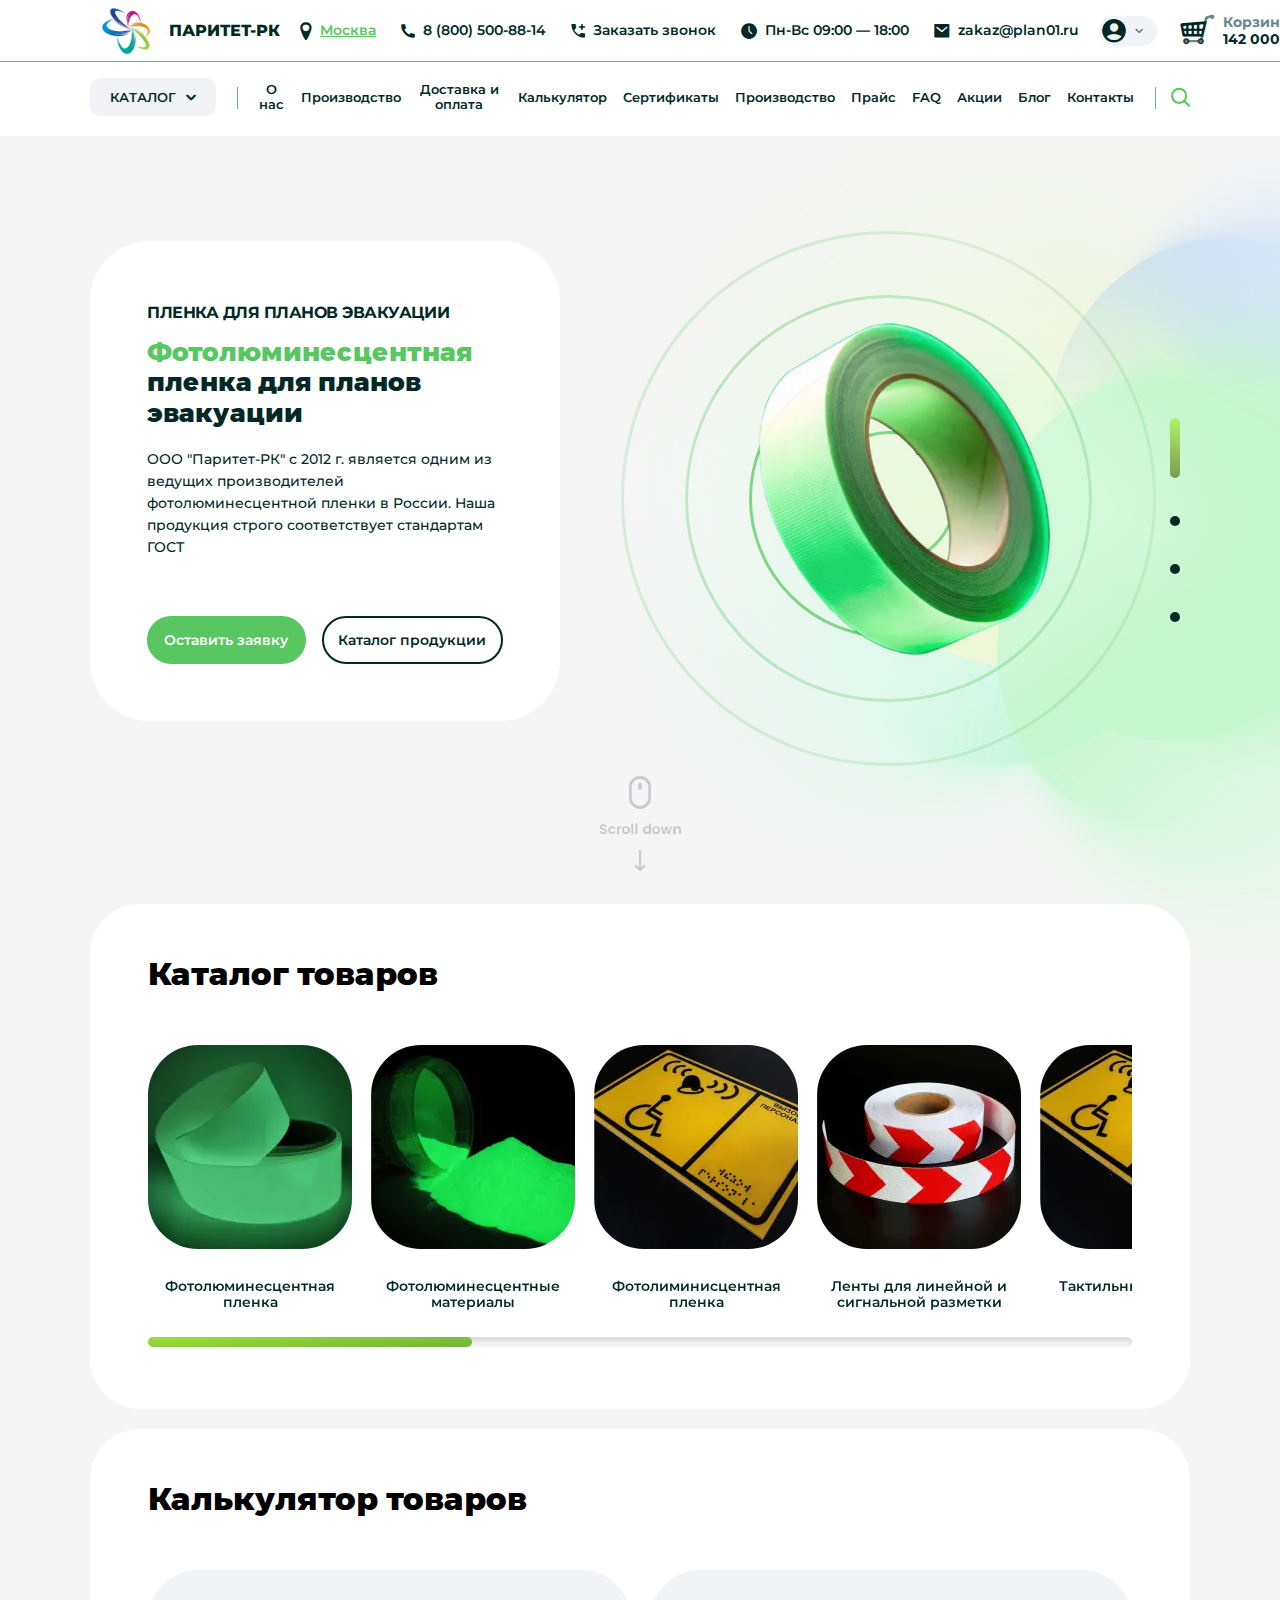
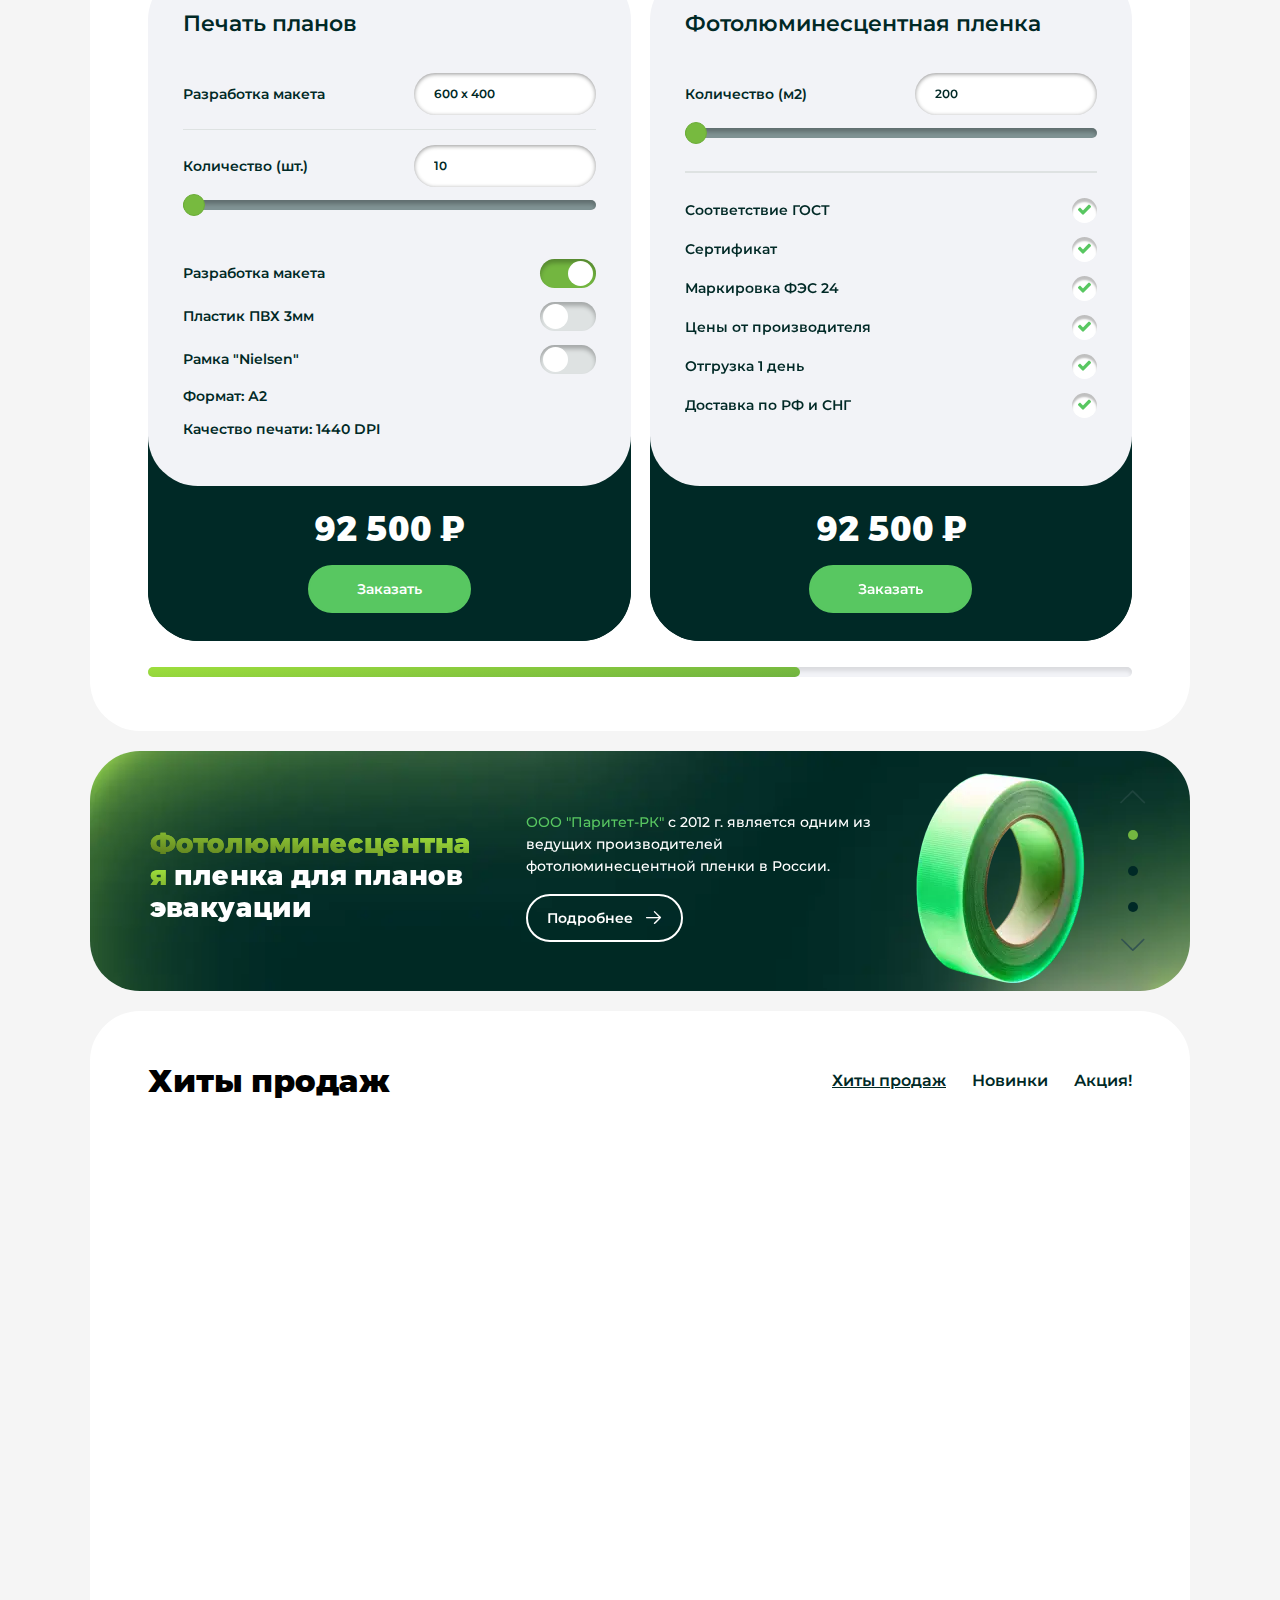
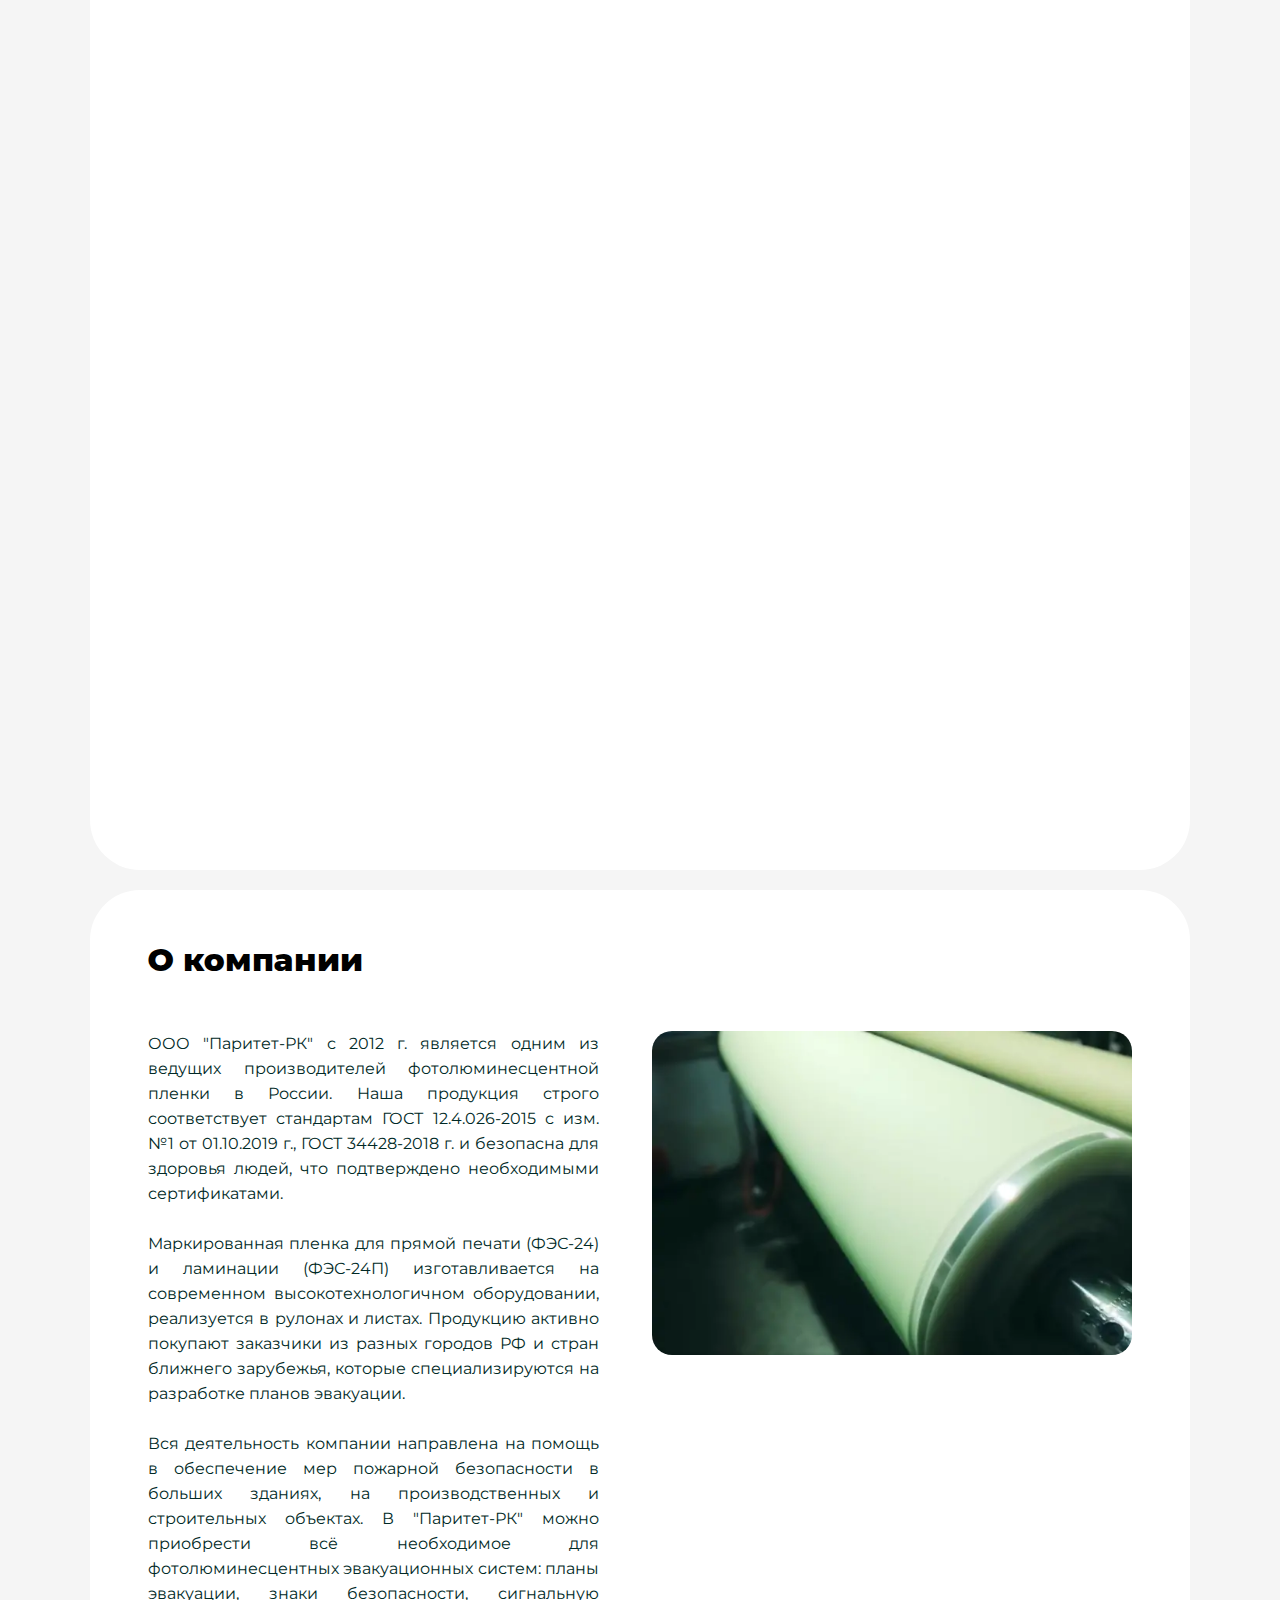
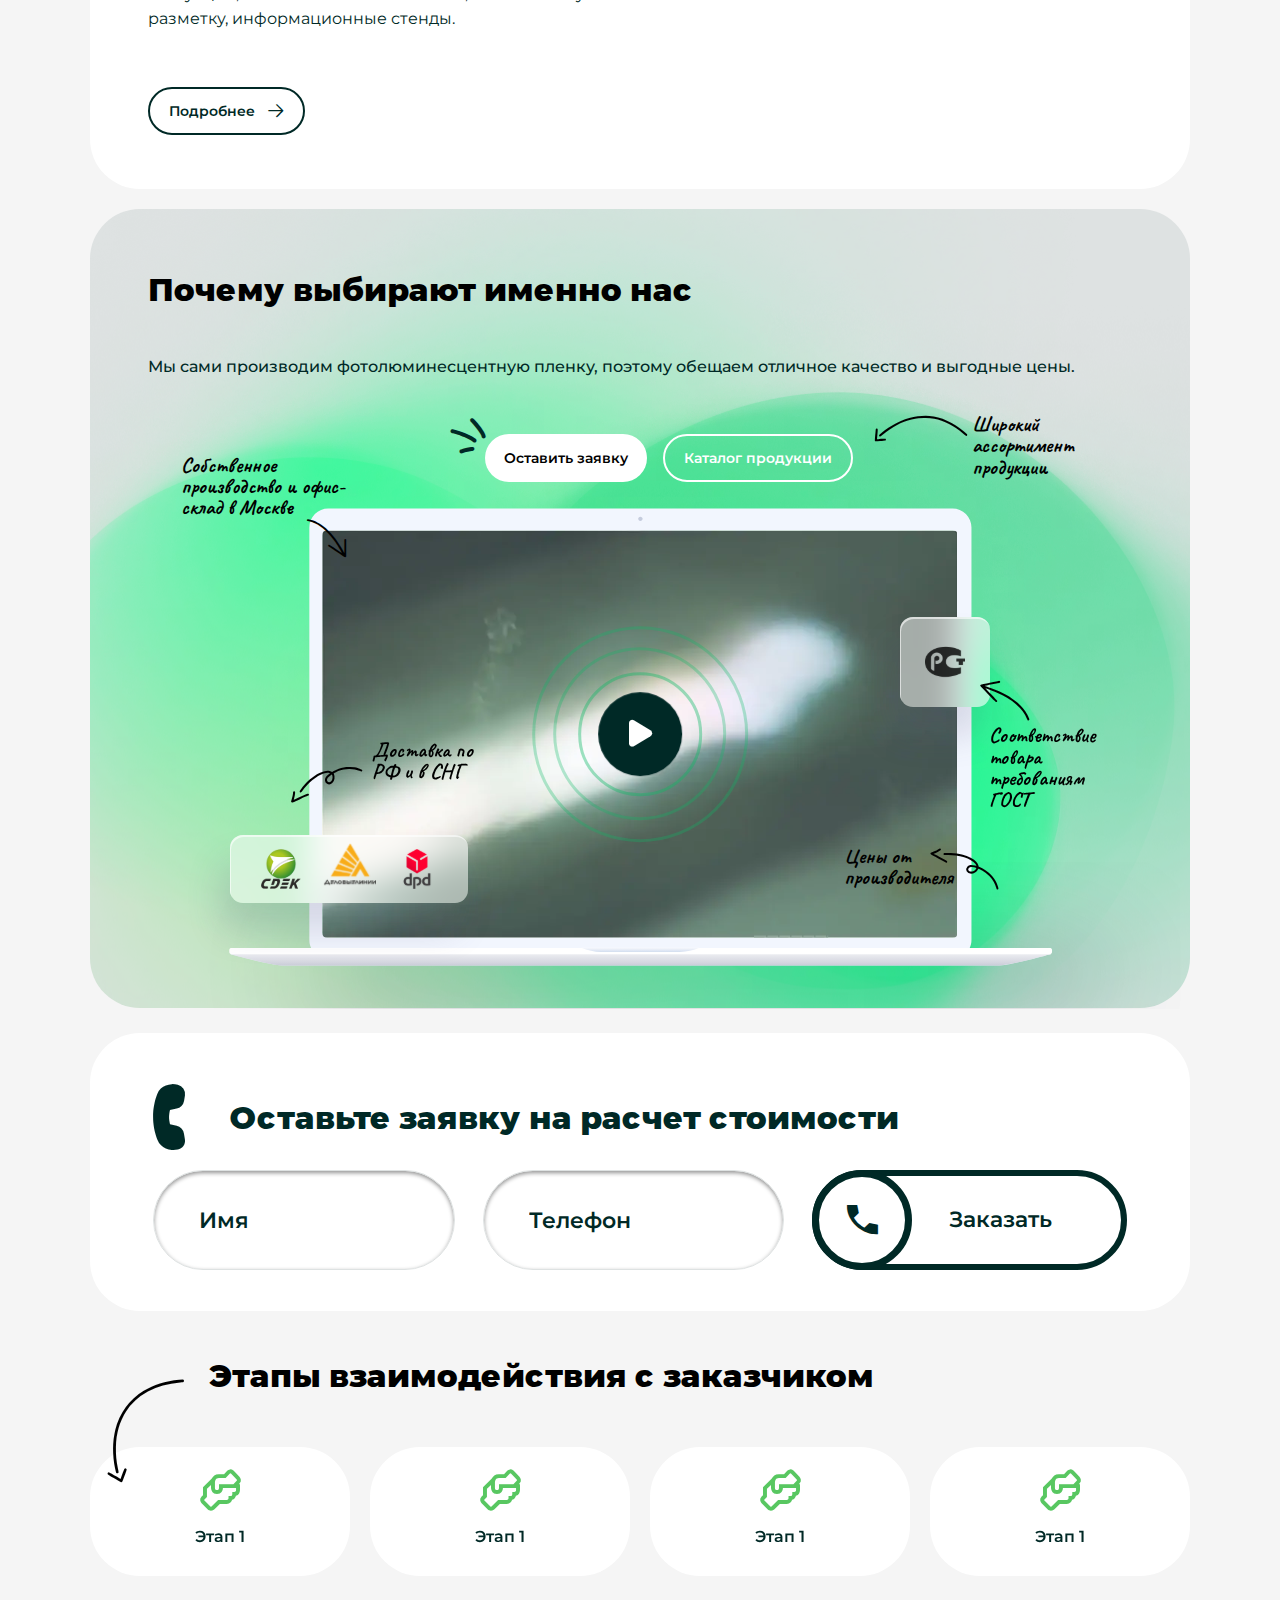
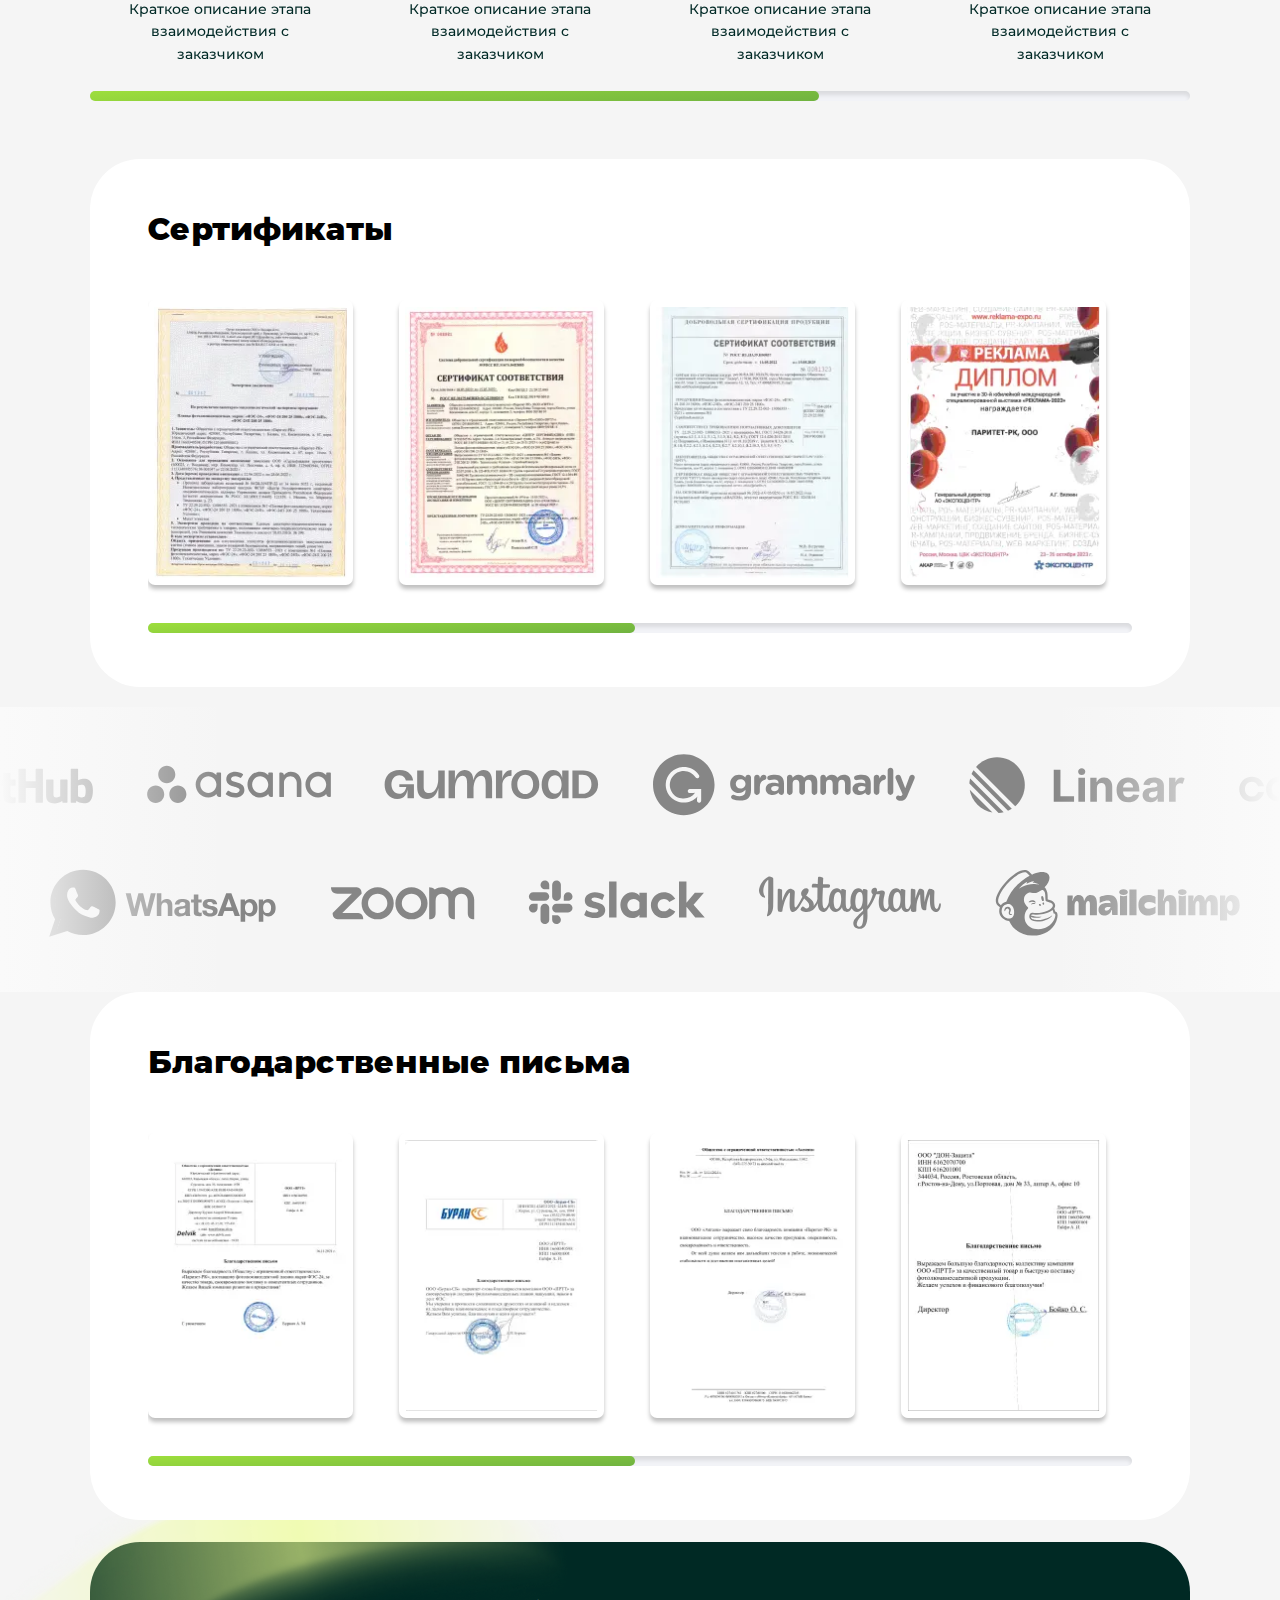
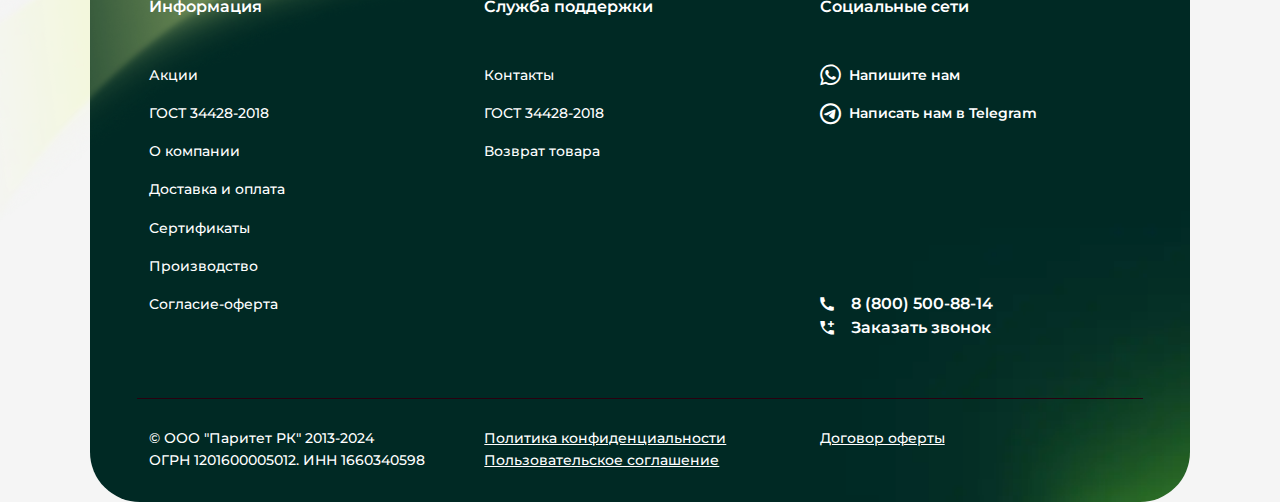
==== commit 7cb5418f: "pravki" ====
--- a/index.html
+++ b/index.html
@@ -1516,7 +1516,7 @@
             </div>
             <div class="page__row">
                 <div class="page__cell container">
-                    <section class="section box box--mob-fluid">
+                    <section class="section box box--mob-fluid over-hid">
                         <header class="section__header">
                             <div class="d-flex">
                                 <div class="flex-grow-1 flex-shrink-1 mnw-0">
@@ -2040,7 +2040,7 @@
             </div>
             <div class="page__row">
                 <div class="page__cell container">
-                    <section class="section box box--mob-fluid" data-js-tab id="productsTabs">
+                    <section class="section box box--mob-fluid over-hid" data-js-tab id="productsTabs">
                         <header class="section__header">
                             <div class="section__header-row d-flex flex-wrap flex-lg-nowrap align-items-center">
                                 <div class="flex-grow-1 flex-shrink-1 mnw-0">
@@ -2134,7 +2134,7 @@
                                                                                 <span class="mnw-0">
                                                                                     <i class="icon-cart-2"></i>
                                                                                 </span>
-                                                                                <span class="mnw-0 d-none d-sm-block d-lg-none d-xl-block">
+                                                                                <span class="product__btn-text mnw-0  d-lg-none d-xl-block">
                                                                                     <span class="d-block">Заказать</span>
                                                                                 </span>
                                                                             </span>
@@ -2208,7 +2208,7 @@
                                                                                 <span class="mnw-0">
                                                                                     <i class="icon-cart-2"></i>
                                                                                 </span>
-                                                                                <span class="mnw-0 d-none d-sm-block d-lg-none d-xl-block">
+                                                                                <span class="product__btn-text mnw-0  d-lg-none d-xl-block">
                                                                                     <span class="d-block">Заказать</span>
                                                                                 </span>
                                                                             </span>
@@ -2282,7 +2282,7 @@
                                                                                 <span class="mnw-0">
                                                                                     <i class="icon-cart-2"></i>
                                                                                 </span>
-                                                                                <span class="mnw-0 d-none d-sm-block d-lg-none d-xl-block">
+                                                                                <span class="product__btn-text mnw-0  d-lg-none d-xl-block">
                                                                                     <span class="d-block">Заказать</span>
                                                                                 </span>
                                                                             </span>
@@ -2356,7 +2356,7 @@
                                                                                 <span class="mnw-0">
                                                                                     <i class="icon-cart-2"></i>
                                                                                 </span>
-                                                                                <span class="mnw-0 d-none d-sm-block d-lg-none d-xl-block">
+                                                                                <span class="product__btn-text mnw-0  d-lg-none d-xl-block">
                                                                                     <span class="d-block">Заказать</span>
                                                                                 </span>
                                                                             </span>
@@ -2430,7 +2430,7 @@
                                                                                 <span class="mnw-0">
                                                                                     <i class="icon-cart-2"></i>
                                                                                 </span>
-                                                                                <span class="mnw-0 d-none d-sm-block d-lg-none d-xl-block">
+                                                                                <span class="product__btn-text mnw-0  d-lg-none d-xl-block">
                                                                                     <span class="d-block">Заказать</span>
                                                                                 </span>
                                                                             </span>
@@ -2504,7 +2504,7 @@
                                                                                 <span class="mnw-0">
                                                                                     <i class="icon-cart-2"></i>
                                                                                 </span>
-                                                                                <span class="mnw-0 d-none d-sm-block d-lg-none d-xl-block">
+                                                                                <span class="product__btn-text mnw-0  d-lg-none d-xl-block">
                                                                                     <span class="d-block">Заказать</span>
                                                                                 </span>
                                                                             </span>
@@ -2578,7 +2578,7 @@
                                                                                 <span class="mnw-0">
                                                                                     <i class="icon-cart-2"></i>
                                                                                 </span>
-                                                                                <span class="mnw-0 d-none d-sm-block d-lg-none d-xl-block">
+                                                                                <span class="product__btn-text mnw-0  d-lg-none d-xl-block">
                                                                                     <span class="d-block">Заказать</span>
                                                                                 </span>
                                                                             </span>
@@ -2652,7 +2652,7 @@
                                                                                 <span class="mnw-0">
                                                                                     <i class="icon-cart-2"></i>
                                                                                 </span>
-                                                                                <span class="mnw-0 d-none d-sm-block d-lg-none d-xl-block">
+                                                                                <span class="product__btn-text mnw-0  d-lg-none d-xl-block">
                                                                                     <span class="d-block">Заказать</span>
                                                                                 </span>
                                                                             </span>
--- a/css/main.css
+++ b/css/main.css
@@ -1,6 +1,13776 @@
-:root{--color-black:#000;--color-white:#fff;--color-light:#F4F4F4;--color-gray:#F5F5F5;--color-gray-2:#f2f3f7;--color-text:#002926;--color-accent:#58C761;--color-accent-2:#73B640;--color-primary:#635BFF;--color-dark:#1c1a19;--color-dark-2:#434343;--color-gray-3:#BABBBF;--color-gray-4:#CED1D3;--color-gray-5:#CFCFCF;--color-gray-6:#E0E3E3;--color-gray-dark:#444A4E;--color-primary-2:#FEB31A;--color-secondary:#eadebc;--header-height:65px;--nav-width:310px;--bs-blue:#0d6efd;--bs-indigo:#6610f2;--bs-purple:#6f42c1;--bs-pink:#d63384;--bs-red:#dc3545;--bs-orange:#fd7e14;--bs-yellow:#ffc107;--bs-green:#198754;--bs-teal:#20c997;--bs-cyan:#0dcaf0;--bs-white:#fff;--bs-gray:#6c757d;--bs-gray-dark:#343a40;--bs-gray-100:#f8f9fa;--bs-gray-200:#e9ecef;--bs-gray-300:#dee2e6;--bs-gray-400:#ced4da;--bs-gray-500:#adb5bd;--bs-gray-600:#6c757d;--bs-gray-700:#495057;--bs-gray-800:#343a40;--bs-gray-900:#212529;--bs-primary:#0d6efd;--bs-secondary:#6c757d;--bs-success:#198754;--bs-info:#0dcaf0;--bs-warning:#ffc107;--bs-danger:#dc3545;--bs-light:#f8f9fa;--bs-dark:#212529;--bs-primary-rgb:13,110,253;--bs-secondary-rgb:108,117,125;--bs-success-rgb:25,135,84;--bs-info-rgb:13,202,240;--bs-warning-rgb:255,193,7;--bs-danger-rgb:220,53,69;--bs-light-rgb:248,249,250;--bs-dark-rgb:33,37,41;--bs-white-rgb:255,255,255;--bs-black-rgb:0,0,0;--bs-body-color-rgb:33,37,41;--bs-body-bg-rgb:255,255,255;--bs-font-sans-serif:system-ui,-apple-system,"Segoe UI",Roboto,"Helvetica Neue",Arial,"Noto Sans","Liberation Sans",sans-serif,"Apple Color Emoji","Segoe UI Emoji","Segoe UI Symbol","Noto Color Emoji";--bs-font-monospace:SFMono-Regular,Menlo,Monaco,Consolas,"Liberation Mono","Courier New",monospace;--bs-gradient:linear-gradient(180deg, rgba(255, 255, 255, 0.15), rgba(255, 255, 255, 0));--bs-body-font-family:var(--bs-font-sans-serif);--bs-body-font-size:1rem;--bs-body-font-weight:400;--bs-body-line-height:1.5;--bs-body-color:#212529;--bs-body-bg:#fff;--swiper-theme-color:#007aff;--swiper-navigation-size:44px}.custom-checkbox__field:checked+.custom-checkbox__content::after{opacity:1}.custom-checkbox__field:focus+.custom-checkbox__content::before{outline:red solid 2px;outline-offset:2px}.custom-checkbox__field:disabled+.custom-checkbox__content{opacity:.4;pointer-events:none}@font-face{font-family:ArgentumSans;src:local("[]"),url(../fonts/ArgentumSans/ArgentumSans-ExtraBold.woff) format("woff");font-weight:800;font-display:swap;font-style:normal}@font-face{font-family:ArgentumSans;src:local("[]"),url(../fonts/ArgentumSans/ArgentumSans-Bold.woff) format("woff");font-weight:700;font-display:swap;font-style:normal}@font-face{font-family:ArgentumSans;src:local("[]"),url(../fonts/ArgentumSans/ArgentumSans-SemiBold.woff) format("woff");font-weight:600;font-display:swap;font-style:normal}@font-face{font-family:Caveat;src:local("[]"),url(../fonts/Caveat/Caveat-Bold.woff) format("woff");font-weight:700;font-display:swap;font-style:normal}@font-face{font-family:Montserrat;src:local("[]"),url(../fonts/Montserrat/Montserrat-Regular.woff) format("woff");font-weight:400;font-display:swap;font-style:italic}@font-face{font-family:Montserrat;src:local("[]"),url(../fonts/Montserrat/Montserrat-Italic.woff) format("woff");font-weight:400;font-display:swap;font-style:italic}@font-face{font-family:Montserrat;src:local("[]"),url(../fonts/Montserrat/Montserrat-Medium.woff) format("woff");font-weight:500;font-display:swap;font-style:normal}@font-face{font-family:Montserrat;src:local("[]"),url(../fonts/Montserrat/Montserrat-MediumItalic.woff) format("woff");font-weight:500;font-display:swap;font-style:italic}@font-face{font-family:Montserrat;src:local("[]"),url(../fonts/Montserrat/Montserrat-SemiBold.woff) format("woff");font-weight:600;font-display:swap;font-style:normal}@font-face{font-family:Montserrat;src:local("[]"),url(../fonts/Montserrat/Montserrat-SemiBoldtalic.woff) format("woff");font-weight:600;font-display:swap;font-style:italic}@font-face{font-family:Montserrat;src:local("[]"),url(../fonts/Montserrat/Montserrat-Bold.woff) format("woff");font-weight:700;font-display:swap;font-style:normal}@font-face{font-family:Montserrat;src:local("[]"),url(../fonts/Montserrat/Montserrat-BoldItalic.woff) format("woff");font-weight:700;font-display:swap;font-style:italic}@font-face{font-family:icons;src:local("[]"),url(../fonts/icons/icomoon.woff) format("woff");font-weight:400;font-display:swap;font-style:normal}/*! normalize.css v8.0.1 | MIT License | github.com/necolas/normalize.css */html{line-height:1.15;-webkit-text-size-adjust:100%}details,main{display:block}h1{font-size:2em}hr{-webkit-box-sizing:content-box;box-sizing:content-box;height:0;overflow:visible}code,kbd,pre,samp{font-family:monospace,monospace;font-size:1em}abbr[title]{border-bottom:none;text-decoration:underline;-webkit-text-decoration:underline dotted;text-decoration:underline dotted}b,strong{font-weight:bolder}small{font-size:80%}sub,sup{font-size:75%;line-height:0;position:relative;vertical-align:baseline}sub{bottom:-.25em}sup{top:-.5em}img{border-style:none;max-width:100%}button,input,optgroup,select,textarea{font-family:inherit;font-size:100%;line-height:1.15;margin:0}button,input{overflow:visible}button,select{text-transform:none}[type=button],[type=reset],[type=submit],button{-webkit-appearance:button}[type=button]::-moz-focus-inner,[type=reset]::-moz-focus-inner,[type=submit]::-moz-focus-inner,button::-moz-focus-inner{border-style:none;padding:0}[type=button]:-moz-focusring,[type=reset]:-moz-focusring,[type=submit]:-moz-focusring,button:-moz-focusring{outline:ButtonText dotted 1px}fieldset{padding:.35em .75em .625em}legend{-webkit-box-sizing:border-box;box-sizing:border-box;color:inherit;display:table;max-width:100%;padding:0;white-space:normal}progress{vertical-align:baseline}textarea{overflow:auto}[type=checkbox],[type=radio]{-webkit-box-sizing:border-box;box-sizing:border-box;padding:0}[type=number]::-webkit-inner-spin-button,[type=number]::-webkit-outer-spin-button{height:auto}[type=search]{-webkit-appearance:textfield;outline-offset:-2px}[type=search]::-webkit-search-decoration{-webkit-appearance:none}::-webkit-file-upload-button{-webkit-appearance:button;font:inherit}summary{display:list-item}[hidden],template{display:none}/*!
+:root {
+  --color-black: #000;
+  --color-white: #fff;
+  --color-light: #F4F4F4;
+  --color-gray: #F5F5F5;
+  --color-gray-2: #f2f3f7;
+  --color-text: #002926;
+  --color-accent: #58C761;
+  --color-accent-2: #73B640;
+  --color-primary: #635BFF;
+  --color-dark: #1c1a19;
+  --color-dark-2: #434343;
+  --color-gray-3: #BABBBF;
+  --color-gray-4: #CED1D3;
+  --color-gray-5: #CFCFCF;
+  --color-gray-6: #E0E3E3;
+  --color-gray-dark: #444A4E;
+  --color-primary-2: #FEB31A;
+  --color-secondary: #eadebc;
+  --header-height: 65px;
+  --nav-width: 310px;
+}
+
+.custom-checkbox__field:checked + .custom-checkbox__content::after {
+  opacity: 1;
+}
+
+.custom-checkbox__field:focus + .custom-checkbox__content::before {
+  outline: 2px solid #f00;
+  outline-offset: 2px;
+}
+
+.custom-checkbox__field:disabled + .custom-checkbox__content {
+  opacity: 0.4;
+  pointer-events: none;
+}
+
+@font-face {
+  font-family: "ArgentumSans";
+  src: local("[]"), url("../fonts/ArgentumSans/ArgentumSans-ExtraBold.woff") format("woff");
+  font-weight: 800;
+  font-display: swap;
+  font-style: normal;
+}
+@font-face {
+  font-family: "ArgentumSans";
+  src: local("[]"), url("../fonts/ArgentumSans/ArgentumSans-Bold.woff") format("woff");
+  font-weight: 700;
+  font-display: swap;
+  font-style: normal;
+}
+@font-face {
+  font-family: "ArgentumSans";
+  src: local("[]"), url("../fonts/ArgentumSans/ArgentumSans-SemiBold.woff") format("woff");
+  font-weight: 600;
+  font-display: swap;
+  font-style: normal;
+}
+@font-face {
+  font-family: "Caveat";
+  src: local("[]"), url("../fonts/Caveat/Caveat-Bold.woff") format("woff");
+  font-weight: 700;
+  font-display: swap;
+  font-style: normal;
+}
+@font-face {
+  font-family: "Montserrat";
+  src: local("[]"), url("../fonts/Montserrat/Montserrat-Regular.woff") format("woff");
+  font-weight: 400;
+  font-display: swap;
+  font-style: italic;
+}
+@font-face {
+  font-family: "Montserrat";
+  src: local("[]"), url("../fonts/Montserrat/Montserrat-Italic.woff") format("woff");
+  font-weight: 400;
+  font-display: swap;
+  font-style: italic;
+}
+@font-face {
+  font-family: "Montserrat";
+  src: local("[]"), url("../fonts/Montserrat/Montserrat-Medium.woff") format("woff");
+  font-weight: 500;
+  font-display: swap;
+  font-style: normal;
+}
+@font-face {
+  font-family: "Montserrat";
+  src: local("[]"), url("../fonts/Montserrat/Montserrat-MediumItalic.woff") format("woff");
+  font-weight: 500;
+  font-display: swap;
+  font-style: italic;
+}
+@font-face {
+  font-family: "Montserrat";
+  src: local("[]"), url("../fonts/Montserrat/Montserrat-SemiBold.woff") format("woff");
+  font-weight: 600;
+  font-display: swap;
+  font-style: normal;
+}
+@font-face {
+  font-family: "Montserrat";
+  src: local("[]"), url("../fonts/Montserrat/Montserrat-SemiBoldtalic.woff") format("woff");
+  font-weight: 600;
+  font-display: swap;
+  font-style: italic;
+}
+@font-face {
+  font-family: "Montserrat";
+  src: local("[]"), url("../fonts/Montserrat/Montserrat-Bold.woff") format("woff");
+  font-weight: 700;
+  font-display: swap;
+  font-style: normal;
+}
+@font-face {
+  font-family: "Montserrat";
+  src: local("[]"), url("../fonts/Montserrat/Montserrat-BoldItalic.woff") format("woff");
+  font-weight: 700;
+  font-display: swap;
+  font-style: italic;
+}
+@font-face {
+  font-family: "icons";
+  src: local("[]"), url("../fonts/icons/icomoon.woff") format("woff");
+  font-weight: normal;
+  font-display: swap;
+  font-style: normal;
+}
+/*! normalize.css v8.0.1 | MIT License | github.com/necolas/normalize.css */
+/* Document
+   ========================================================================== */
+/**
+ * 1. Correct the line height in all browsers.
+ * 2. Prevent adjustments of font size after orientation changes in iOS.
+ */
+html {
+  line-height: 1.15;
+  /* 1 */
+  -webkit-text-size-adjust: 100%;
+  /* 2 */
+}
+
+/* Sections
+   ========================================================================== */
+/**
+ * Remove the margin in all browsers.
+ */
+body {
+  margin: 0;
+}
+
+/**
+ * Render the `main` element consistently in IE.
+ */
+main {
+  display: block;
+}
+
+/**
+ * Correct the font size and margin on `h1` elements within `section` and
+ * `article` contexts in Chrome, Firefox, and Safari.
+ */
+h1 {
+  font-size: 2em;
+  margin: 0.67em 0;
+}
+
+/* Grouping content
+   ========================================================================== */
+/**
+ * 1. Add the correct box sizing in Firefox.
+ * 2. Show the overflow in Edge and IE.
+ */
+hr {
+  -webkit-box-sizing: content-box;
+  box-sizing: content-box;
+  /* 1 */
+  height: 0;
+  /* 1 */
+  overflow: visible;
+  /* 2 */
+}
+
+/**
+ * 1. Correct the inheritance and scaling of font size in all browsers.
+ * 2. Correct the odd `em` font sizing in all browsers.
+ */
+pre {
+  font-family: monospace, monospace;
+  /* 1 */
+  font-size: 1em;
+  /* 2 */
+}
+
+/* Text-level semantics
+   ========================================================================== */
+/**
+ * Remove the gray background on active links in IE 10.
+ */
+a {
+  background-color: transparent;
+}
+
+/**
+ * 1. Remove the bottom border in Chrome 57-
+ * 2. Add the correct text decoration in Chrome, Edge, IE, Opera, and Safari.
+ */
+abbr[title] {
+  border-bottom: none;
+  /* 1 */
+  text-decoration: underline;
+  /* 2 */
+  -webkit-text-decoration: underline dotted;
+  text-decoration: underline dotted;
+  /* 2 */
+}
+
+/**
+ * Add the correct font weight in Chrome, Edge, and Safari.
+ */
+b,
+strong {
+  font-weight: bolder;
+}
+
+/**
+ * 1. Correct the inheritance and scaling of font size in all browsers.
+ * 2. Correct the odd `em` font sizing in all browsers.
+ */
+code,
+kbd,
+samp {
+  font-family: monospace, monospace;
+  /* 1 */
+  font-size: 1em;
+  /* 2 */
+}
+
+/**
+ * Add the correct font size in all browsers.
+ */
+small {
+  font-size: 80%;
+}
+
+/**
+ * Prevent `sub` and `sup` elements from affecting the line height in
+ * all browsers.
+ */
+sub,
+sup {
+  font-size: 75%;
+  line-height: 0;
+  position: relative;
+  vertical-align: baseline;
+}
+
+sub {
+  bottom: -0.25em;
+}
+
+sup {
+  top: -0.5em;
+}
+
+/* Embedded content
+   ========================================================================== */
+/**
+ * Remove the border on images inside links in IE 10.
+ */
+img {
+  border-style: none;
+}
+
+/* Forms
+   ========================================================================== */
+/**
+ * 1. Change the font styles in all browsers.
+ * 2. Remove the margin in Firefox and Safari.
+ */
+button,
+input,
+optgroup,
+select,
+textarea {
+  font-family: inherit;
+  /* 1 */
+  font-size: 100%;
+  /* 1 */
+  line-height: 1.15;
+  /* 1 */
+  margin: 0;
+  /* 2 */
+}
+
+/**
+ * Show the overflow in IE.
+ * 1. Show the overflow in Edge.
+ */
+button,
+input {
+  /* 1 */
+  overflow: visible;
+}
+
+/**
+ * Remove the inheritance of text transform in Edge, Firefox, and IE.
+ * 1. Remove the inheritance of text transform in Firefox.
+ */
+button,
+select {
+  /* 1 */
+  text-transform: none;
+}
+
+/**
+ * Correct the inability to style clickable types in iOS and Safari.
+ */
+button,
+[type=button],
+[type=reset],
+[type=submit] {
+  -webkit-appearance: button;
+}
+
+/**
+ * Remove the inner border and padding in Firefox.
+ */
+button::-moz-focus-inner,
+[type=button]::-moz-focus-inner,
+[type=reset]::-moz-focus-inner,
+[type=submit]::-moz-focus-inner {
+  border-style: none;
+  padding: 0;
+}
+
+/**
+ * Restore the focus styles unset by the previous rule.
+ */
+button:-moz-focusring,
+[type=button]:-moz-focusring,
+[type=reset]:-moz-focusring,
+[type=submit]:-moz-focusring {
+  outline: 1px dotted ButtonText;
+}
+
+/**
+ * Correct the padding in Firefox.
+ */
+fieldset {
+  padding: 0.35em 0.75em 0.625em;
+}
+
+/**
+ * 1. Correct the text wrapping in Edge and IE.
+ * 2. Correct the color inheritance from `fieldset` elements in IE.
+ * 3. Remove the padding so developers are not caught out when they zero out
+ *    `fieldset` elements in all browsers.
+ */
+legend {
+  -webkit-box-sizing: border-box;
+  box-sizing: border-box;
+  /* 1 */
+  color: inherit;
+  /* 2 */
+  display: table;
+  /* 1 */
+  max-width: 100%;
+  /* 1 */
+  padding: 0;
+  /* 3 */
+  white-space: normal;
+  /* 1 */
+}
+
+/**
+ * Add the correct vertical alignment in Chrome, Firefox, and Opera.
+ */
+progress {
+  vertical-align: baseline;
+}
+
+/**
+ * Remove the default vertical scrollbar in IE 10+.
+ */
+textarea {
+  overflow: auto;
+}
+
+/**
+ * 1. Add the correct box sizing in IE 10.
+ * 2. Remove the padding in IE 10.
+ */
+[type=checkbox],
+[type=radio] {
+  -webkit-box-sizing: border-box;
+  box-sizing: border-box;
+  /* 1 */
+  padding: 0;
+  /* 2 */
+}
+
+/**
+ * Correct the cursor style of increment and decrement buttons in Chrome.
+ */
+[type=number]::-webkit-inner-spin-button,
+[type=number]::-webkit-outer-spin-button {
+  height: auto;
+}
+
+/**
+ * 1. Correct the odd appearance in Chrome and Safari.
+ * 2. Correct the outline style in Safari.
+ */
+[type=search] {
+  -webkit-appearance: textfield;
+  /* 1 */
+  outline-offset: -2px;
+  /* 2 */
+}
+
+/**
+ * Remove the inner padding in Chrome and Safari on macOS.
+ */
+[type=search]::-webkit-search-decoration {
+  -webkit-appearance: none;
+}
+
+/**
+ * 1. Correct the inability to style clickable types in iOS and Safari.
+ * 2. Change font properties to `inherit` in Safari.
+ */
+::-webkit-file-upload-button {
+  -webkit-appearance: button;
+  /* 1 */
+  font: inherit;
+  /* 2 */
+}
+
+/* Interactive
+   ========================================================================== */
+/*
+ * Add the correct display in Edge, IE 10+, and Firefox.
+ */
+details {
+  display: block;
+}
+
+/*
+ * Add the correct display in all browsers.
+ */
+summary {
+  display: list-item;
+}
+
+/* Misc
+   ========================================================================== */
+/**
+ * Add the correct display in IE 10+.
+ */
+template {
+  display: none;
+}
+
+/**
+ * Add the correct display in IE 10.
+ */
+[hidden] {
+  display: none;
+}
+
+/*!
  * Bootstrap Grid v5.1.3 (https://getbootstrap.com/)
  * Copyright 2011-2021 The Bootstrap Authors
  * Copyright 2011-2021 Twitter, Inc.
  * Licensed under MIT (https://github.com/twbs/bootstrap/blob/main/LICENSE)
- */.container,.container-fluid,.container-lg,.container-md,.container-sm,.container-xl,.container-xxl{width:100%;padding-right:var(--bs-gutter-x,.75rem);padding-left:var(--bs-gutter-x,.75rem);margin-right:auto;margin-left:auto}@media (min-width:576px){.container,.container-sm{max-width:540px}}@media (min-width:768px){.container,.container-md,.container-sm{max-width:720px}}@media (min-width:992px){.container,.container-lg,.container-md,.container-sm{max-width:960px}}@media (min-width:1200px){.container,.container-lg,.container-md,.container-sm,.container-xl{max-width:1140px}}@media (min-width:1400px){.container,.container-lg,.container-md,.container-sm,.container-xl,.container-xxl{max-width:1320px}}.row{--bs-gutter-x:1.5rem;--bs-gutter-y:0;display:-webkit-box;display:-ms-flexbox;display:flex;-ms-flex-wrap:wrap;flex-wrap:wrap;margin-top:calc(-1 * var(--bs-gutter-y));margin-right:calc(-.5 * var(--bs-gutter-x));margin-left:calc(-.5 * var(--bs-gutter-x))}.row>*{-webkit-box-sizing:border-box;box-sizing:border-box;-ms-flex-negative:0;flex-shrink:0;width:100%;max-width:100%;padding-right:calc(var(--bs-gutter-x) * .5);padding-left:calc(var(--bs-gutter-x) * .5);margin-top:var(--bs-gutter-y)}.col{-webkit-box-flex:1;-ms-flex:1 0 0%;flex:1 0 0%}.row-cols-auto>*{-webkit-box-flex:0;-ms-flex:0 0 auto;flex:0 0 auto;width:auto}.row-cols-1>*{-webkit-box-flex:0;-ms-flex:0 0 auto;flex:0 0 auto;width:100%}.row-cols-2>*{-webkit-box-flex:0;-ms-flex:0 0 auto;flex:0 0 auto;width:50%}.row-cols-3>*{-webkit-box-flex:0;-ms-flex:0 0 auto;flex:0 0 auto;width:33.3333333333%}.row-cols-4>*{-webkit-box-flex:0;-ms-flex:0 0 auto;flex:0 0 auto;width:25%}.row-cols-5>*{-webkit-box-flex:0;-ms-flex:0 0 auto;flex:0 0 auto;width:20%}.row-cols-6>*{-webkit-box-flex:0;-ms-flex:0 0 auto;flex:0 0 auto;width:16.6666666667%}.col-auto{-webkit-box-flex:0;-ms-flex:0 0 auto;flex:0 0 auto;width:auto}.col-1{-webkit-box-flex:0;-ms-flex:0 0 auto;flex:0 0 auto;width:8.33333333%}.col-2{-webkit-box-flex:0;-ms-flex:0 0 auto;flex:0 0 auto;width:16.66666667%}.col-3{-webkit-box-flex:0;-ms-flex:0 0 auto;flex:0 0 auto;width:25%}.col-4{-webkit-box-flex:0;-ms-flex:0 0 auto;flex:0 0 auto;width:33.33333333%}.col-5{-webkit-box-flex:0;-ms-flex:0 0 auto;flex:0 0 auto;width:41.66666667%}.col-6{-webkit-box-flex:0;-ms-flex:0 0 auto;flex:0 0 auto;width:50%}.col-7{-webkit-box-flex:0;-ms-flex:0 0 auto;flex:0 0 auto;width:58.33333333%}.col-8{-webkit-box-flex:0;-ms-flex:0 0 auto;flex:0 0 auto;width:66.66666667%}.col-9{-webkit-box-flex:0;-ms-flex:0 0 auto;flex:0 0 auto;width:75%}.col-10{-webkit-box-flex:0;-ms-flex:0 0 auto;flex:0 0 auto;width:83.33333333%}.col-11{-webkit-box-flex:0;-ms-flex:0 0 auto;flex:0 0 auto;width:91.66666667%}.col-12{-webkit-box-flex:0;-ms-flex:0 0 auto;flex:0 0 auto;width:100%}.offset-1{margin-left:8.33333333%}.offset-2{margin-left:16.66666667%}.offset-3{margin-left:25%}.offset-4{margin-left:33.33333333%}.offset-5{margin-left:41.66666667%}.offset-6{margin-left:50%}.offset-7{margin-left:58.33333333%}.offset-8{margin-left:66.66666667%}.offset-9{margin-left:75%}.offset-10{margin-left:83.33333333%}.offset-11{margin-left:91.66666667%}.g-0,.gx-0{--bs-gutter-x:0}.g-0,.gy-0{--bs-gutter-y:0}.g-1,.gx-1{--bs-gutter-x:0.25rem}.g-1,.gy-1{--bs-gutter-y:0.25rem}.g-2,.gx-2{--bs-gutter-x:0.5rem}.g-2,.gy-2{--bs-gutter-y:0.5rem}.g-3,.gx-3{--bs-gutter-x:1rem}.g-3,.gy-3{--bs-gutter-y:1rem}.g-4,.gx-4{--bs-gutter-x:1.5rem}.g-4,.gy-4{--bs-gutter-y:1.5rem}.g-5,.gx-5{--bs-gutter-x:3rem}.g-5,.gy-5{--bs-gutter-y:3rem}@media (min-width:576px){.col-sm{-webkit-box-flex:1;-ms-flex:1 0 0%;flex:1 0 0%}.row-cols-sm-auto>*{-webkit-box-flex:0;-ms-flex:0 0 auto;flex:0 0 auto;width:auto}.row-cols-sm-1>*{-webkit-box-flex:0;-ms-flex:0 0 auto;flex:0 0 auto;width:100%}.row-cols-sm-2>*{-webkit-box-flex:0;-ms-flex:0 0 auto;flex:0 0 auto;width:50%}.row-cols-sm-3>*{-webkit-box-flex:0;-ms-flex:0 0 auto;flex:0 0 auto;width:33.3333333333%}.row-cols-sm-4>*{-webkit-box-flex:0;-ms-flex:0 0 auto;flex:0 0 auto;width:25%}.row-cols-sm-5>*{-webkit-box-flex:0;-ms-flex:0 0 auto;flex:0 0 auto;width:20%}.row-cols-sm-6>*{-webkit-box-flex:0;-ms-flex:0 0 auto;flex:0 0 auto;width:16.6666666667%}.col-sm-auto{-webkit-box-flex:0;-ms-flex:0 0 auto;flex:0 0 auto;width:auto}.col-sm-1{-webkit-box-flex:0;-ms-flex:0 0 auto;flex:0 0 auto;width:8.33333333%}.col-sm-2{-webkit-box-flex:0;-ms-flex:0 0 auto;flex:0 0 auto;width:16.66666667%}.col-sm-3{-webkit-box-flex:0;-ms-flex:0 0 auto;flex:0 0 auto;width:25%}.col-sm-4{-webkit-box-flex:0;-ms-flex:0 0 auto;flex:0 0 auto;width:33.33333333%}.col-sm-5th{-webkit-box-flex:0;-ms-flex:0 0 auto;flex:0 0 auto;width:20%}.col-sm-5{-webkit-box-flex:0;-ms-flex:0 0 auto;flex:0 0 auto;width:41.66666667%}.col-sm-6{-webkit-box-flex:0;-ms-flex:0 0 auto;flex:0 0 auto;width:50%}.col-sm-7{-webkit-box-flex:0;-ms-flex:0 0 auto;flex:0 0 auto;width:58.33333333%}.col-sm-8{-webkit-box-flex:0;-ms-flex:0 0 auto;flex:0 0 auto;width:66.66666667%}.col-sm-9{-webkit-box-flex:0;-ms-flex:0 0 auto;flex:0 0 auto;width:75%}.col-sm-10{-webkit-box-flex:0;-ms-flex:0 0 auto;flex:0 0 auto;width:83.33333333%}.col-sm-11{-webkit-box-flex:0;-ms-flex:0 0 auto;flex:0 0 auto;width:91.66666667%}.col-sm-12{-webkit-box-flex:0;-ms-flex:0 0 auto;flex:0 0 auto;width:100%}.offset-sm-0{margin-left:0}.offset-sm-1{margin-left:8.33333333%}.offset-sm-2{margin-left:16.66666667%}.offset-sm-3{margin-left:25%}.offset-sm-4{margin-left:33.33333333%}.offset-sm-5{margin-left:41.66666667%}.offset-sm-6{margin-left:50%}.offset-sm-7{margin-left:58.33333333%}.offset-sm-8{margin-left:66.66666667%}.offset-sm-9{margin-left:75%}.offset-sm-10{margin-left:83.33333333%}.offset-sm-11{margin-left:91.66666667%}.g-sm-0,.gx-sm-0{--bs-gutter-x:0}.g-sm-0,.gy-sm-0{--bs-gutter-y:0}.g-sm-1,.gx-sm-1{--bs-gutter-x:0.25rem}.g-sm-1,.gy-sm-1{--bs-gutter-y:0.25rem}.g-sm-2,.gx-sm-2{--bs-gutter-x:0.5rem}.g-sm-2,.gy-sm-2{--bs-gutter-y:0.5rem}.g-sm-3,.gx-sm-3{--bs-gutter-x:1rem}.g-sm-3,.gy-sm-3{--bs-gutter-y:1rem}.g-sm-4,.gx-sm-4{--bs-gutter-x:1.5rem}.g-sm-4,.gy-sm-4{--bs-gutter-y:1.5rem}.g-sm-5,.gx-sm-5{--bs-gutter-x:3rem}.g-sm-5,.gy-sm-5{--bs-gutter-y:3rem}}@media (min-width:768px){.col-md{-webkit-box-flex:1;-ms-flex:1 0 0%;flex:1 0 0%}.row-cols-md-auto>*{-webkit-box-flex:0;-ms-flex:0 0 auto;flex:0 0 auto;width:auto}.row-cols-md-1>*{-webkit-box-flex:0;-ms-flex:0 0 auto;flex:0 0 auto;width:100%}.row-cols-md-2>*{-webkit-box-flex:0;-ms-flex:0 0 auto;flex:0 0 auto;width:50%}.row-cols-md-3>*{-webkit-box-flex:0;-ms-flex:0 0 auto;flex:0 0 auto;width:33.3333333333%}.row-cols-md-4>*{-webkit-box-flex:0;-ms-flex:0 0 auto;flex:0 0 auto;width:25%}.row-cols-md-5>*{-webkit-box-flex:0;-ms-flex:0 0 auto;flex:0 0 auto;width:20%}.row-cols-md-6>*{-webkit-box-flex:0;-ms-flex:0 0 auto;flex:0 0 auto;width:16.6666666667%}.col-md-auto{-webkit-box-flex:0;-ms-flex:0 0 auto;flex:0 0 auto;width:auto}.col-md-1{-webkit-box-flex:0;-ms-flex:0 0 auto;flex:0 0 auto;width:8.33333333%}.col-md-2{-webkit-box-flex:0;-ms-flex:0 0 auto;flex:0 0 auto;width:16.66666667%}.col-md-3{-webkit-box-flex:0;-ms-flex:0 0 auto;flex:0 0 auto;width:25%}.col-md-4{-webkit-box-flex:0;-ms-flex:0 0 auto;flex:0 0 auto;width:33.33333333%}.col-md-5{-webkit-box-flex:0;-ms-flex:0 0 auto;flex:0 0 auto;width:41.66666667%}.col-md-6{-webkit-box-flex:0;-ms-flex:0 0 auto;flex:0 0 auto;width:50%}.col-md-7{-webkit-box-flex:0;-ms-flex:0 0 auto;flex:0 0 auto;width:58.33333333%}.col-md-8{-webkit-box-flex:0;-ms-flex:0 0 auto;flex:0 0 auto;width:66.66666667%}.col-md-9{-webkit-box-flex:0;-ms-flex:0 0 auto;flex:0 0 auto;width:75%}.col-md-10{-webkit-box-flex:0;-ms-flex:0 0 auto;flex:0 0 auto;width:83.33333333%}.col-md-11{-webkit-box-flex:0;-ms-flex:0 0 auto;flex:0 0 auto;width:91.66666667%}.col-md-12{-webkit-box-flex:0;-ms-flex:0 0 auto;flex:0 0 auto;width:100%}.offset-md-0{margin-left:0}.offset-md-1{margin-left:8.33333333%}.offset-md-2{margin-left:16.66666667%}.offset-md-3{margin-left:25%}.offset-md-4{margin-left:33.33333333%}.offset-md-5{margin-left:41.66666667%}.offset-md-6{margin-left:50%}.offset-md-7{margin-left:58.33333333%}.offset-md-8{margin-left:66.66666667%}.offset-md-9{margin-left:75%}.offset-md-10{margin-left:83.33333333%}.offset-md-11{margin-left:91.66666667%}.g-md-0,.gx-md-0{--bs-gutter-x:0}.g-md-0,.gy-md-0{--bs-gutter-y:0}.g-md-1,.gx-md-1{--bs-gutter-x:0.25rem}.g-md-1,.gy-md-1{--bs-gutter-y:0.25rem}.g-md-2,.gx-md-2{--bs-gutter-x:0.5rem}.g-md-2,.gy-md-2{--bs-gutter-y:0.5rem}.g-md-3,.gx-md-3{--bs-gutter-x:1rem}.g-md-3,.gy-md-3{--bs-gutter-y:1rem}.g-md-4,.gx-md-4{--bs-gutter-x:1.5rem}.g-md-4,.gy-md-4{--bs-gutter-y:1.5rem}.g-md-5,.gx-md-5{--bs-gutter-x:3rem}.g-md-5,.gy-md-5{--bs-gutter-y:3rem}}@media (min-width:992px){.col-lg{-webkit-box-flex:1;-ms-flex:1 0 0%;flex:1 0 0%}.row-cols-lg-auto>*{-webkit-box-flex:0;-ms-flex:0 0 auto;flex:0 0 auto;width:auto}.row-cols-lg-1>*{-webkit-box-flex:0;-ms-flex:0 0 auto;flex:0 0 auto;width:100%}.row-cols-lg-2>*{-webkit-box-flex:0;-ms-flex:0 0 auto;flex:0 0 auto;width:50%}.row-cols-lg-3>*{-webkit-box-flex:0;-ms-flex:0 0 auto;flex:0 0 auto;width:33.3333333333%}.row-cols-lg-4>*{-webkit-box-flex:0;-ms-flex:0 0 auto;flex:0 0 auto;width:25%}.row-cols-lg-5>*{-webkit-box-flex:0;-ms-flex:0 0 auto;flex:0 0 auto;width:20%}.row-cols-lg-6>*{-webkit-box-flex:0;-ms-flex:0 0 auto;flex:0 0 auto;width:16.6666666667%}.col-lg-auto{-webkit-box-flex:0;-ms-flex:0 0 auto;flex:0 0 auto;width:auto}.col-lg-1{-webkit-box-flex:0;-ms-flex:0 0 auto;flex:0 0 auto;width:8.33333333%}.col-lg-2{-webkit-box-flex:0;-ms-flex:0 0 auto;flex:0 0 auto;width:16.66666667%}.col-lg-3{-webkit-box-flex:0;-ms-flex:0 0 auto;flex:0 0 auto;width:25%}.col-lg-4{-webkit-box-flex:0;-ms-flex:0 0 auto;flex:0 0 auto;width:33.33333333%}.col-lg-5{-webkit-box-flex:0;-ms-flex:0 0 auto;flex:0 0 auto;width:41.66666667%}.col-lg-6{-webkit-box-flex:0;-ms-flex:0 0 auto;flex:0 0 auto;width:50%}.col-lg-7{-webkit-box-flex:0;-ms-flex:0 0 auto;flex:0 0 auto;width:58.33333333%}.col-lg-8{-webkit-box-flex:0;-ms-flex:0 0 auto;flex:0 0 auto;width:66.66666667%}.col-lg-9{-webkit-box-flex:0;-ms-flex:0 0 auto;flex:0 0 auto;width:75%}.col-lg-10{-webkit-box-flex:0;-ms-flex:0 0 auto;flex:0 0 auto;width:83.33333333%}.col-lg-11{-webkit-box-flex:0;-ms-flex:0 0 auto;flex:0 0 auto;width:91.66666667%}.col-lg-12{-webkit-box-flex:0;-ms-flex:0 0 auto;flex:0 0 auto;width:100%}.offset-lg-0{margin-left:0}.offset-lg-1{margin-left:8.33333333%}.offset-lg-2{margin-left:16.66666667%}.offset-lg-3{margin-left:25%}.offset-lg-4{margin-left:33.33333333%}.offset-lg-5{margin-left:41.66666667%}.offset-lg-6{margin-left:50%}.offset-lg-7{margin-left:58.33333333%}.offset-lg-8{margin-left:66.66666667%}.offset-lg-9{margin-left:75%}.offset-lg-10{margin-left:83.33333333%}.offset-lg-11{margin-left:91.66666667%}.g-lg-0,.gx-lg-0{--bs-gutter-x:0}.g-lg-0,.gy-lg-0{--bs-gutter-y:0}.g-lg-1,.gx-lg-1{--bs-gutter-x:0.25rem}.g-lg-1,.gy-lg-1{--bs-gutter-y:0.25rem}.g-lg-2,.gx-lg-2{--bs-gutter-x:0.5rem}.g-lg-2,.gy-lg-2{--bs-gutter-y:0.5rem}.g-lg-3,.gx-lg-3{--bs-gutter-x:1rem}.g-lg-3,.gy-lg-3{--bs-gutter-y:1rem}.g-lg-4,.gx-lg-4{--bs-gutter-x:1.5rem}.g-lg-4,.gy-lg-4{--bs-gutter-y:1.5rem}.g-lg-5,.gx-lg-5{--bs-gutter-x:3rem}.g-lg-5,.gy-lg-5{--bs-gutter-y:3rem}}@media (min-width:1200px){.col-xl{-webkit-box-flex:1;-ms-flex:1 0 0%;flex:1 0 0%}.row-cols-xl-auto>*{-webkit-box-flex:0;-ms-flex:0 0 auto;flex:0 0 auto;width:auto}.row-cols-xl-1>*{-webkit-box-flex:0;-ms-flex:0 0 auto;flex:0 0 auto;width:100%}.row-cols-xl-2>*{-webkit-box-flex:0;-ms-flex:0 0 auto;flex:0 0 auto;width:50%}.row-cols-xl-3>*{-webkit-box-flex:0;-ms-flex:0 0 auto;flex:0 0 auto;width:33.3333333333%}.row-cols-xl-4>*{-webkit-box-flex:0;-ms-flex:0 0 auto;flex:0 0 auto;width:25%}.row-cols-xl-5>*{-webkit-box-flex:0;-ms-flex:0 0 auto;flex:0 0 auto;width:20%}.row-cols-xl-6>*{-webkit-box-flex:0;-ms-flex:0 0 auto;flex:0 0 auto;width:16.6666666667%}.col-xl-auto{-webkit-box-flex:0;-ms-flex:0 0 auto;flex:0 0 auto;width:auto}.col-xl-1{-webkit-box-flex:0;-ms-flex:0 0 auto;flex:0 0 auto;width:8.33333333%}.col-xl-2{-webkit-box-flex:0;-ms-flex:0 0 auto;flex:0 0 auto;width:16.66666667%}.col-xl-3{-webkit-box-flex:0;-ms-flex:0 0 auto;flex:0 0 auto;width:25%}.col-xl-4{-webkit-box-flex:0;-ms-flex:0 0 auto;flex:0 0 auto;width:33.33333333%}.col-xl-5{-webkit-box-flex:0;-ms-flex:0 0 auto;flex:0 0 auto;width:41.66666667%}.col-xl-6{-webkit-box-flex:0;-ms-flex:0 0 auto;flex:0 0 auto;width:50%}.col-xl-7{-webkit-box-flex:0;-ms-flex:0 0 auto;flex:0 0 auto;width:58.33333333%}.col-xl-8{-webkit-box-flex:0;-ms-flex:0 0 auto;flex:0 0 auto;width:66.66666667%}.col-xl-9{-webkit-box-flex:0;-ms-flex:0 0 auto;flex:0 0 auto;width:75%}.col-xl-10{-webkit-box-flex:0;-ms-flex:0 0 auto;flex:0 0 auto;width:83.33333333%}.col-xl-11{-webkit-box-flex:0;-ms-flex:0 0 auto;flex:0 0 auto;width:91.66666667%}.col-xl-12{-webkit-box-flex:0;-ms-flex:0 0 auto;flex:0 0 auto;width:100%}.offset-xl-0{margin-left:0}.offset-xl-1{margin-left:8.33333333%}.offset-xl-2{margin-left:16.66666667%}.offset-xl-3{margin-left:25%}.offset-xl-4{margin-left:33.33333333%}.offset-xl-5{margin-left:41.66666667%}.offset-xl-6{margin-left:50%}.offset-xl-7{margin-left:58.33333333%}.offset-xl-8{margin-left:66.66666667%}.offset-xl-9{margin-left:75%}.offset-xl-10{margin-left:83.33333333%}.offset-xl-11{margin-left:91.66666667%}.g-xl-0,.gx-xl-0{--bs-gutter-x:0}.g-xl-0,.gy-xl-0{--bs-gutter-y:0}.g-xl-1,.gx-xl-1{--bs-gutter-x:0.25rem}.g-xl-1,.gy-xl-1{--bs-gutter-y:0.25rem}.g-xl-2,.gx-xl-2{--bs-gutter-x:0.5rem}.g-xl-2,.gy-xl-2{--bs-gutter-y:0.5rem}.g-xl-3,.gx-xl-3{--bs-gutter-x:1rem}.g-xl-3,.gy-xl-3{--bs-gutter-y:1rem}.g-xl-4,.gx-xl-4{--bs-gutter-x:1.5rem}.g-xl-4,.gy-xl-4{--bs-gutter-y:1.5rem}.g-xl-5,.gx-xl-5{--bs-gutter-x:3rem}.g-xl-5,.gy-xl-5{--bs-gutter-y:3rem}}@media (min-width:1400px){.col-xxl{-webkit-box-flex:1;-ms-flex:1 0 0%;flex:1 0 0%}.row-cols-xxl-auto>*{-webkit-box-flex:0;-ms-flex:0 0 auto;flex:0 0 auto;width:auto}.row-cols-xxl-1>*{-webkit-box-flex:0;-ms-flex:0 0 auto;flex:0 0 auto;width:100%}.row-cols-xxl-2>*{-webkit-box-flex:0;-ms-flex:0 0 auto;flex:0 0 auto;width:50%}.row-cols-xxl-3>*{-webkit-box-flex:0;-ms-flex:0 0 auto;flex:0 0 auto;width:33.3333333333%}.row-cols-xxl-4>*{-webkit-box-flex:0;-ms-flex:0 0 auto;flex:0 0 auto;width:25%}.row-cols-xxl-5>*{-webkit-box-flex:0;-ms-flex:0 0 auto;flex:0 0 auto;width:20%}.row-cols-xxl-6>*{-webkit-box-flex:0;-ms-flex:0 0 auto;flex:0 0 auto;width:16.6666666667%}.col-xxl-auto{-webkit-box-flex:0;-ms-flex:0 0 auto;flex:0 0 auto;width:auto}.col-xxl-1{-webkit-box-flex:0;-ms-flex:0 0 auto;flex:0 0 auto;width:8.33333333%}.col-xxl-2{-webkit-box-flex:0;-ms-flex:0 0 auto;flex:0 0 auto;width:16.66666667%}.col-xxl-3{-webkit-box-flex:0;-ms-flex:0 0 auto;flex:0 0 auto;width:25%}.col-xxl-4{-webkit-box-flex:0;-ms-flex:0 0 auto;flex:0 0 auto;width:33.33333333%}.col-xxl-5{-webkit-box-flex:0;-ms-flex:0 0 auto;flex:0 0 auto;width:41.66666667%}.col-xxl-6{-webkit-box-flex:0;-ms-flex:0 0 auto;flex:0 0 auto;width:50%}.col-xxl-7{-webkit-box-flex:0;-ms-flex:0 0 auto;flex:0 0 auto;width:58.33333333%}.col-xxl-8{-webkit-box-flex:0;-ms-flex:0 0 auto;flex:0 0 auto;width:66.66666667%}.col-xxl-9{-webkit-box-flex:0;-ms-flex:0 0 auto;flex:0 0 auto;width:75%}.col-xxl-10{-webkit-box-flex:0;-ms-flex:0 0 auto;flex:0 0 auto;width:83.33333333%}.col-xxl-11{-webkit-box-flex:0;-ms-flex:0 0 auto;flex:0 0 auto;width:91.66666667%}.col-xxl-12{-webkit-box-flex:0;-ms-flex:0 0 auto;flex:0 0 auto;width:100%}.offset-xxl-0{margin-left:0}.offset-xxl-1{margin-left:8.33333333%}.offset-xxl-2{margin-left:16.66666667%}.offset-xxl-3{margin-left:25%}.offset-xxl-4{margin-left:33.33333333%}.offset-xxl-5{margin-left:41.66666667%}.offset-xxl-6{margin-left:50%}.offset-xxl-7{margin-left:58.33333333%}.offset-xxl-8{margin-left:66.66666667%}.offset-xxl-9{margin-left:75%}.offset-xxl-10{margin-left:83.33333333%}.offset-xxl-11{margin-left:91.66666667%}.g-xxl-0,.gx-xxl-0{--bs-gutter-x:0}.g-xxl-0,.gy-xxl-0{--bs-gutter-y:0}.g-xxl-1,.gx-xxl-1{--bs-gutter-x:0.25rem}.g-xxl-1,.gy-xxl-1{--bs-gutter-y:0.25rem}.g-xxl-2,.gx-xxl-2{--bs-gutter-x:0.5rem}.g-xxl-2,.gy-xxl-2{--bs-gutter-y:0.5rem}.g-xxl-3,.gx-xxl-3{--bs-gutter-x:1rem}.g-xxl-3,.gy-xxl-3{--bs-gutter-y:1rem}.g-xxl-4,.gx-xxl-4{--bs-gutter-x:1.5rem}.g-xxl-4,.gy-xxl-4{--bs-gutter-y:1.5rem}.g-xxl-5,.gx-xxl-5{--bs-gutter-x:3rem}.g-xxl-5,.gy-xxl-5{--bs-gutter-y:3rem}}.d-inline{display:inline!important}.d-inline-block{display:inline-block!important}.d-block{display:block!important}.d-grid{display:-ms-grid!important;display:grid!important}.d-flex{display:-webkit-box!important;display:-ms-flexbox!important;display:flex!important}.d-inline-flex{display:-webkit-inline-box!important;display:-ms-inline-flexbox!important;display:inline-flex!important}.d-none{display:none!important}.flex-fill{-webkit-box-flex:1!important;-ms-flex:1 1 auto!important;flex:1 1 auto!important}.flex-row{-webkit-box-orient:horizontal!important;-webkit-box-direction:normal!important;-ms-flex-direction:row!important;flex-direction:row!important}.flex-column{-webkit-box-orient:vertical!important;-webkit-box-direction:normal!important;-ms-flex-direction:column!important;flex-direction:column!important}.flex-row-reverse{-webkit-box-orient:horizontal!important;-webkit-box-direction:reverse!important;-ms-flex-direction:row-reverse!important;flex-direction:row-reverse!important}.flex-column-reverse{-webkit-box-orient:vertical!important;-webkit-box-direction:reverse!important;-ms-flex-direction:column-reverse!important;flex-direction:column-reverse!important}.flex-grow-0{-webkit-box-flex:0!important;-ms-flex-positive:0!important;flex-grow:0!important}.flex-grow-1{-webkit-box-flex:1!important;-ms-flex-positive:1!important;flex-grow:1!important}.flex-shrink-0{-ms-flex-negative:0!important;flex-shrink:0!important}.flex-shrink-1{-ms-flex-negative:1!important;flex-shrink:1!important}.flex-wrap{-ms-flex-wrap:wrap!important;flex-wrap:wrap!important}.flex-nowrap{-ms-flex-wrap:nowrap!important;flex-wrap:nowrap!important}.flex-wrap-reverse{-ms-flex-wrap:wrap-reverse!important;flex-wrap:wrap-reverse!important}.justify-content-start{-webkit-box-pack:start!important;-ms-flex-pack:start!important;justify-content:flex-start!important}.justify-content-end{-webkit-box-pack:end!important;-ms-flex-pack:end!important;justify-content:flex-end!important}.justify-content-center{-webkit-box-pack:center!important;-ms-flex-pack:center!important;justify-content:center!important}.justify-content-between{-webkit-box-pack:justify!important;-ms-flex-pack:justify!important;justify-content:space-between!important}.justify-content-around{-ms-flex-pack:distribute!important;justify-content:space-around!important}.justify-content-evenly{-webkit-box-pack:space-evenly!important;-ms-flex-pack:space-evenly!important;justify-content:space-evenly!important}.align-items-start{-webkit-box-align:start!important;-ms-flex-align:start!important;align-items:flex-start!important}.align-items-end{-webkit-box-align:end!important;-ms-flex-align:end!important;align-items:flex-end!important}.align-items-center{-webkit-box-align:center!important;-ms-flex-align:center!important;align-items:center!important}.align-items-baseline{-webkit-box-align:baseline!important;-ms-flex-align:baseline!important;align-items:baseline!important}.align-items-stretch{-webkit-box-align:stretch!important;-ms-flex-align:stretch!important;align-items:stretch!important}.align-content-start{-ms-flex-line-pack:start!important;align-content:flex-start!important}.align-content-end{-ms-flex-line-pack:end!important;align-content:flex-end!important}.align-content-center{-ms-flex-line-pack:center!important;align-content:center!important}.align-content-between{-ms-flex-line-pack:justify!important;align-content:space-between!important}.align-content-around{-ms-flex-line-pack:distribute!important;align-content:space-around!important}.align-content-stretch{-ms-flex-line-pack:stretch!important;align-content:stretch!important}.align-self-auto{-ms-flex-item-align:auto!important;-ms-grid-row-align:auto!important;align-self:auto!important}.align-self-start{-ms-flex-item-align:start!important;align-self:flex-start!important}.align-self-end{-ms-flex-item-align:end!important;align-self:flex-end!important}.align-self-center{-ms-flex-item-align:center!important;-ms-grid-row-align:center!important;align-self:center!important}.align-self-baseline{-ms-flex-item-align:baseline!important;align-self:baseline!important}.align-self-stretch{-ms-flex-item-align:stretch!important;-ms-grid-row-align:stretch!important;align-self:stretch!important}.order-first{-webkit-box-ordinal-group:0!important;-ms-flex-order:-1!important;order:-1!important}.order-0{-webkit-box-ordinal-group:1!important;-ms-flex-order:0!important;order:0!important}.order-1{-webkit-box-ordinal-group:2!important;-ms-flex-order:1!important;order:1!important}.order-2{-webkit-box-ordinal-group:3!important;-ms-flex-order:2!important;order:2!important}.order-3{-webkit-box-ordinal-group:4!important;-ms-flex-order:3!important;order:3!important}.order-4{-webkit-box-ordinal-group:5!important;-ms-flex-order:4!important;order:4!important}.order-5{-webkit-box-ordinal-group:6!important;-ms-flex-order:5!important;order:5!important}.order-last{-webkit-box-ordinal-group:7!important;-ms-flex-order:6!important;order:6!important}.m-0{margin:0!important}.m-1{margin:.25rem!important}.m-2{margin:.5rem!important}.m-3{margin:1rem!important}.m-4{margin:1.5rem!important}.m-5{margin:3rem!important}.m-auto{margin:auto!important}.mx-0{margin-right:0!important;margin-left:0!important}.mx-1{margin-right:.25rem!important;margin-left:.25rem!important}.mx-2{margin-right:.5rem!important;margin-left:.5rem!important}.mx-3{margin-right:1rem!important;margin-left:1rem!important}.mx-4{margin-right:1.5rem!important;margin-left:1.5rem!important}.mx-5{margin-right:3rem!important;margin-left:3rem!important}.mx-auto{margin-right:auto!important;margin-left:auto!important}.my-0{margin-top:0!important;margin-bottom:0!important}.my-1{margin-top:.25rem!important;margin-bottom:.25rem!important}.my-2{margin-top:.5rem!important;margin-bottom:.5rem!important}.my-3{margin-top:1rem!important;margin-bottom:1rem!important}.my-4{margin-top:1.5rem!important;margin-bottom:1.5rem!important}.my-5{margin-top:3rem!important;margin-bottom:3rem!important}.my-auto{margin-top:auto!important;margin-bottom:auto!important}.mt-0{margin-top:0!important}.mt-1{margin-top:.25rem!important}.mt-2{margin-top:.5rem!important}.mt-3{margin-top:1rem!important}.mt-4{margin-top:1.5rem!important}.mt-5{margin-top:3rem!important}.mt-auto{margin-top:auto!important}.me-0{margin-right:0!important}.me-1{margin-right:.25rem!important}.me-2{margin-right:.5rem!important}.me-3{margin-right:1rem!important}.me-4{margin-right:1.5rem!important}.me-5{margin-right:3rem!important}.me-auto{margin-right:auto!important}.mb-0{margin-bottom:0!important}.mb-1{margin-bottom:.25rem!important}.mb-2{margin-bottom:.5rem!important}.mb-3{margin-bottom:1rem!important}.mb-4{margin-bottom:1.5rem!important}.mb-5{margin-bottom:3rem!important}.mb-auto{margin-bottom:auto!important}.ms-0{margin-left:0!important}.ms-1{margin-left:.25rem!important}.ms-2{margin-left:.5rem!important}.ms-3{margin-left:1rem!important}.ms-4{margin-left:1.5rem!important}.ms-5{margin-left:3rem!important}.ms-auto{margin-left:auto!important}.p-0{padding:0!important}.p-1{padding:.25rem!important}.p-2{padding:.5rem!important}.p-3{padding:1rem!important}.p-4{padding:1.5rem!important}.p-5{padding:3rem!important}.px-0{padding-right:0!important;padding-left:0!important}.px-1{padding-right:.25rem!important;padding-left:.25rem!important}.px-2{padding-right:.5rem!important;padding-left:.5rem!important}.px-3{padding-right:1rem!important;padding-left:1rem!important}.px-4{padding-right:1.5rem!important;padding-left:1.5rem!important}.px-5{padding-right:3rem!important;padding-left:3rem!important}.py-0{padding-top:0!important;padding-bottom:0!important}.py-1{padding-top:.25rem!important;padding-bottom:.25rem!important}.py-2{padding-top:.5rem!important;padding-bottom:.5rem!important}.py-3{padding-top:1rem!important;padding-bottom:1rem!important}.py-4{padding-top:1.5rem!important;padding-bottom:1.5rem!important}.py-5{padding-top:3rem!important;padding-bottom:3rem!important}.pt-0{padding-top:0!important}.pt-1{padding-top:.25rem!important}.pt-2{padding-top:.5rem!important}.pt-3{padding-top:1rem!important}.pt-4{padding-top:1.5rem!important}.pt-5{padding-top:3rem!important}.pe-0{padding-right:0!important}.pe-1{padding-right:.25rem!important}.pe-2{padding-right:.5rem!important}.pe-3{padding-right:1rem!important}.pe-4{padding-right:1.5rem!important}.pe-5{padding-right:3rem!important}.pb-0{padding-bottom:0!important}.pb-1{padding-bottom:.25rem!important}.pb-2{padding-bottom:.5rem!important}.pb-3{padding-bottom:1rem!important}.pb-4{padding-bottom:1.5rem!important}.pb-5{padding-bottom:3rem!important}.ps-0{padding-left:0!important}.ps-1{padding-left:.25rem!important}.ps-2{padding-left:.5rem!important}.ps-3{padding-left:1rem!important}.ps-4{padding-left:1.5rem!important}.ps-5{padding-left:3rem!important}@media (min-width:576px){.d-sm-inline{display:inline!important}.d-sm-inline-block{display:inline-block!important}.d-sm-block{display:block!important}.d-sm-grid{display:-ms-grid!important;display:grid!important}.d-sm-table{display:table!important}.d-sm-table-row{display:table-row!important}.d-sm-table-cell{display:table-cell!important}.d-sm-flex{display:-webkit-box!important;display:-ms-flexbox!important;display:flex!important}.d-sm-inline-flex{display:-webkit-inline-box!important;display:-ms-inline-flexbox!important;display:inline-flex!important}.d-sm-none{display:none!important}.flex-sm-fill{-webkit-box-flex:1!important;-ms-flex:1 1 auto!important;flex:1 1 auto!important}.flex-sm-row{-webkit-box-orient:horizontal!important;-webkit-box-direction:normal!important;-ms-flex-direction:row!important;flex-direction:row!important}.flex-sm-column{-webkit-box-orient:vertical!important;-webkit-box-direction:normal!important;-ms-flex-direction:column!important;flex-direction:column!important}.flex-sm-row-reverse{-webkit-box-orient:horizontal!important;-webkit-box-direction:reverse!important;-ms-flex-direction:row-reverse!important;flex-direction:row-reverse!important}.flex-sm-column-reverse{-webkit-box-orient:vertical!important;-webkit-box-direction:reverse!important;-ms-flex-direction:column-reverse!important;flex-direction:column-reverse!important}.flex-sm-grow-0{-webkit-box-flex:0!important;-ms-flex-positive:0!important;flex-grow:0!important}.flex-sm-grow-1{-webkit-box-flex:1!important;-ms-flex-positive:1!important;flex-grow:1!important}.flex-sm-shrink-0{-ms-flex-negative:0!important;flex-shrink:0!important}.flex-sm-shrink-1{-ms-flex-negative:1!important;flex-shrink:1!important}.flex-sm-wrap{-ms-flex-wrap:wrap!important;flex-wrap:wrap!important}.flex-sm-nowrap{-ms-flex-wrap:nowrap!important;flex-wrap:nowrap!important}.flex-sm-wrap-reverse{-ms-flex-wrap:wrap-reverse!important;flex-wrap:wrap-reverse!important}.justify-content-sm-start{-webkit-box-pack:start!important;-ms-flex-pack:start!important;justify-content:flex-start!important}.justify-content-sm-end{-webkit-box-pack:end!important;-ms-flex-pack:end!important;justify-content:flex-end!important}.justify-content-sm-center{-webkit-box-pack:center!important;-ms-flex-pack:center!important;justify-content:center!important}.justify-content-sm-between{-webkit-box-pack:justify!important;-ms-flex-pack:justify!important;justify-content:space-between!important}.justify-content-sm-around{-ms-flex-pack:distribute!important;justify-content:space-around!important}.justify-content-sm-evenly{-webkit-box-pack:space-evenly!important;-ms-flex-pack:space-evenly!important;justify-content:space-evenly!important}.align-items-sm-start{-webkit-box-align:start!important;-ms-flex-align:start!important;align-items:flex-start!important}.align-items-sm-end{-webkit-box-align:end!important;-ms-flex-align:end!important;align-items:flex-end!important}.align-items-sm-center{-webkit-box-align:center!important;-ms-flex-align:center!important;align-items:center!important}.align-items-sm-baseline{-webkit-box-align:baseline!important;-ms-flex-align:baseline!important;align-items:baseline!important}.align-items-sm-stretch{-webkit-box-align:stretch!important;-ms-flex-align:stretch!important;align-items:stretch!important}.align-content-sm-start{-ms-flex-line-pack:start!important;align-content:flex-start!important}.align-content-sm-end{-ms-flex-line-pack:end!important;align-content:flex-end!important}.align-content-sm-center{-ms-flex-line-pack:center!important;align-content:center!important}.align-content-sm-between{-ms-flex-line-pack:justify!important;align-content:space-between!important}.align-content-sm-around{-ms-flex-line-pack:distribute!important;align-content:space-around!important}.align-content-sm-stretch{-ms-flex-line-pack:stretch!important;align-content:stretch!important}.align-self-sm-auto{-ms-flex-item-align:auto!important;-ms-grid-row-align:auto!important;align-self:auto!important}.align-self-sm-start{-ms-flex-item-align:start!important;align-self:flex-start!important}.align-self-sm-end{-ms-flex-item-align:end!important;align-self:flex-end!important}.align-self-sm-center{-ms-flex-item-align:center!important;-ms-grid-row-align:center!important;align-self:center!important}.align-self-sm-baseline{-ms-flex-item-align:baseline!important;align-self:baseline!important}.align-self-sm-stretch{-ms-flex-item-align:stretch!important;-ms-grid-row-align:stretch!important;align-self:stretch!important}.order-sm-first{-webkit-box-ordinal-group:0!important;-ms-flex-order:-1!important;order:-1!important}.order-sm-0{-webkit-box-ordinal-group:1!important;-ms-flex-order:0!important;order:0!important}.order-sm-1{-webkit-box-ordinal-group:2!important;-ms-flex-order:1!important;order:1!important}.order-sm-2{-webkit-box-ordinal-group:3!important;-ms-flex-order:2!important;order:2!important}.order-sm-3{-webkit-box-ordinal-group:4!important;-ms-flex-order:3!important;order:3!important}.order-sm-4{-webkit-box-ordinal-group:5!important;-ms-flex-order:4!important;order:4!important}.order-sm-5{-webkit-box-ordinal-group:6!important;-ms-flex-order:5!important;order:5!important}.order-sm-last{-webkit-box-ordinal-group:7!important;-ms-flex-order:6!important;order:6!important}.m-sm-0{margin:0!important}.m-sm-1{margin:.25rem!important}.m-sm-2{margin:.5rem!important}.m-sm-3{margin:1rem!important}.m-sm-4{margin:1.5rem!important}.m-sm-5{margin:3rem!important}.m-sm-auto{margin:auto!important}.mx-sm-0{margin-right:0!important;margin-left:0!important}.mx-sm-1{margin-right:.25rem!important;margin-left:.25rem!important}.mx-sm-2{margin-right:.5rem!important;margin-left:.5rem!important}.mx-sm-3{margin-right:1rem!important;margin-left:1rem!important}.mx-sm-4{margin-right:1.5rem!important;margin-left:1.5rem!important}.mx-sm-5{margin-right:3rem!important;margin-left:3rem!important}.mx-sm-auto{margin-right:auto!important;margin-left:auto!important}.my-sm-0{margin-top:0!important;margin-bottom:0!important}.my-sm-1{margin-top:.25rem!important;margin-bottom:.25rem!important}.my-sm-2{margin-top:.5rem!important;margin-bottom:.5rem!important}.my-sm-3{margin-top:1rem!important;margin-bottom:1rem!important}.my-sm-4{margin-top:1.5rem!important;margin-bottom:1.5rem!important}.my-sm-5{margin-top:3rem!important;margin-bottom:3rem!important}.my-sm-auto{margin-top:auto!important;margin-bottom:auto!important}.mt-sm-0{margin-top:0!important}.mt-sm-1{margin-top:.25rem!important}.mt-sm-2{margin-top:.5rem!important}.mt-sm-3{margin-top:1rem!important}.mt-sm-4{margin-top:1.5rem!important}.mt-sm-5{margin-top:3rem!important}.mt-sm-auto{margin-top:auto!important}.me-sm-0{margin-right:0!important}.me-sm-1{margin-right:.25rem!important}.me-sm-2{margin-right:.5rem!important}.me-sm-3{margin-right:1rem!important}.me-sm-4{margin-right:1.5rem!important}.me-sm-5{margin-right:3rem!important}.me-sm-auto{margin-right:auto!important}.mb-sm-0{margin-bottom:0!important}.mb-sm-1{margin-bottom:.25rem!important}.mb-sm-2{margin-bottom:.5rem!important}.mb-sm-3{margin-bottom:1rem!important}.mb-sm-4{margin-bottom:1.5rem!important}.mb-sm-5{margin-bottom:3rem!important}.mb-sm-auto{margin-bottom:auto!important}.ms-sm-0{margin-left:0!important}.ms-sm-1{margin-left:.25rem!important}.ms-sm-2{margin-left:.5rem!important}.ms-sm-3{margin-left:1rem!important}.ms-sm-4{margin-left:1.5rem!important}.ms-sm-5{margin-left:3rem!important}.ms-sm-auto{margin-left:auto!important}.p-sm-0{padding:0!important}.p-sm-1{padding:.25rem!important}.p-sm-2{padding:.5rem!important}.p-sm-3{padding:1rem!important}.p-sm-4{padding:1.5rem!important}.p-sm-5{padding:3rem!important}.px-sm-0{padding-right:0!important;padding-left:0!important}.px-sm-1{padding-right:.25rem!important;padding-left:.25rem!important}.px-sm-2{padding-right:.5rem!important;padding-left:.5rem!important}.px-sm-3{padding-right:1rem!important;padding-left:1rem!important}.px-sm-4{padding-right:1.5rem!important;padding-left:1.5rem!important}.px-sm-5{padding-right:3rem!important;padding-left:3rem!important}.py-sm-0{padding-top:0!important;padding-bottom:0!important}.py-sm-1{padding-top:.25rem!important;padding-bottom:.25rem!important}.py-sm-2{padding-top:.5rem!important;padding-bottom:.5rem!important}.py-sm-3{padding-top:1rem!important;padding-bottom:1rem!important}.py-sm-4{padding-top:1.5rem!important;padding-bottom:1.5rem!important}.py-sm-5{padding-top:3rem!important;padding-bottom:3rem!important}.pt-sm-0{padding-top:0!important}.pt-sm-1{padding-top:.25rem!important}.pt-sm-2{padding-top:.5rem!important}.pt-sm-3{padding-top:1rem!important}.pt-sm-4{padding-top:1.5rem!important}.pt-sm-5{padding-top:3rem!important}.pe-sm-0{padding-right:0!important}.pe-sm-1{padding-right:.25rem!important}.pe-sm-2{padding-right:.5rem!important}.pe-sm-3{padding-right:1rem!important}.pe-sm-4{padding-right:1.5rem!important}.pe-sm-5{padding-right:3rem!important}.pb-sm-0{padding-bottom:0!important}.pb-sm-1{padding-bottom:.25rem!important}.pb-sm-2{padding-bottom:.5rem!important}.pb-sm-3{padding-bottom:1rem!important}.pb-sm-4{padding-bottom:1.5rem!important}.pb-sm-5{padding-bottom:3rem!important}.ps-sm-0{padding-left:0!important}.ps-sm-1{padding-left:.25rem!important}.ps-sm-2{padding-left:.5rem!important}.ps-sm-3{padding-left:1rem!important}.ps-sm-4{padding-left:1.5rem!important}.ps-sm-5{padding-left:3rem!important}}@media (min-width:768px){.d-md-inline{display:inline!important}.d-md-inline-block{display:inline-block!important}.d-md-block{display:block!important}.d-md-grid{display:-ms-grid!important;display:grid!important}.d-md-table{display:table!important}.d-md-table-row{display:table-row!important}.d-md-table-cell{display:table-cell!important}.d-md-flex{display:-webkit-box!important;display:-ms-flexbox!important;display:flex!important}.d-md-inline-flex{display:-webkit-inline-box!important;display:-ms-inline-flexbox!important;display:inline-flex!important}.d-md-none{display:none!important}.flex-md-fill{-webkit-box-flex:1!important;-ms-flex:1 1 auto!important;flex:1 1 auto!important}.flex-md-row{-webkit-box-orient:horizontal!important;-webkit-box-direction:normal!important;-ms-flex-direction:row!important;flex-direction:row!important}.flex-md-column{-webkit-box-orient:vertical!important;-webkit-box-direction:normal!important;-ms-flex-direction:column!important;flex-direction:column!important}.flex-md-row-reverse{-webkit-box-orient:horizontal!important;-webkit-box-direction:reverse!important;-ms-flex-direction:row-reverse!important;flex-direction:row-reverse!important}.flex-md-column-reverse{-webkit-box-orient:vertical!important;-webkit-box-direction:reverse!important;-ms-flex-direction:column-reverse!important;flex-direction:column-reverse!important}.flex-md-grow-0{-webkit-box-flex:0!important;-ms-flex-positive:0!important;flex-grow:0!important}.flex-md-grow-1{-webkit-box-flex:1!important;-ms-flex-positive:1!important;flex-grow:1!important}.flex-md-shrink-0{-ms-flex-negative:0!important;flex-shrink:0!important}.flex-md-shrink-1{-ms-flex-negative:1!important;flex-shrink:1!important}.flex-md-wrap{-ms-flex-wrap:wrap!important;flex-wrap:wrap!important}.flex-md-nowrap{-ms-flex-wrap:nowrap!important;flex-wrap:nowrap!important}.flex-md-wrap-reverse{-ms-flex-wrap:wrap-reverse!important;flex-wrap:wrap-reverse!important}.justify-content-md-start{-webkit-box-pack:start!important;-ms-flex-pack:start!important;justify-content:flex-start!important}.justify-content-md-end{-webkit-box-pack:end!important;-ms-flex-pack:end!important;justify-content:flex-end!important}.justify-content-md-center{-webkit-box-pack:center!important;-ms-flex-pack:center!important;justify-content:center!important}.justify-content-md-between{-webkit-box-pack:justify!important;-ms-flex-pack:justify!important;justify-content:space-between!important}.justify-content-md-around{-ms-flex-pack:distribute!important;justify-content:space-around!important}.justify-content-md-evenly{-webkit-box-pack:space-evenly!important;-ms-flex-pack:space-evenly!important;justify-content:space-evenly!important}.align-items-md-start{-webkit-box-align:start!important;-ms-flex-align:start!important;align-items:flex-start!important}.align-items-md-end{-webkit-box-align:end!important;-ms-flex-align:end!important;align-items:flex-end!important}.align-items-md-center{-webkit-box-align:center!important;-ms-flex-align:center!important;align-items:center!important}.align-items-md-baseline{-webkit-box-align:baseline!important;-ms-flex-align:baseline!important;align-items:baseline!important}.align-items-md-stretch{-webkit-box-align:stretch!important;-ms-flex-align:stretch!important;align-items:stretch!important}.align-content-md-start{-ms-flex-line-pack:start!important;align-content:flex-start!important}.align-content-md-end{-ms-flex-line-pack:end!important;align-content:flex-end!important}.align-content-md-center{-ms-flex-line-pack:center!important;align-content:center!important}.align-content-md-between{-ms-flex-line-pack:justify!important;align-content:space-between!important}.align-content-md-around{-ms-flex-line-pack:distribute!important;align-content:space-around!important}.align-content-md-stretch{-ms-flex-line-pack:stretch!important;align-content:stretch!important}.align-self-md-auto{-ms-flex-item-align:auto!important;-ms-grid-row-align:auto!important;align-self:auto!important}.align-self-md-start{-ms-flex-item-align:start!important;align-self:flex-start!important}.align-self-md-end{-ms-flex-item-align:end!important;align-self:flex-end!important}.align-self-md-center{-ms-flex-item-align:center!important;-ms-grid-row-align:center!important;align-self:center!important}.align-self-md-baseline{-ms-flex-item-align:baseline!important;align-self:baseline!important}.align-self-md-stretch{-ms-flex-item-align:stretch!important;-ms-grid-row-align:stretch!important;align-self:stretch!important}.order-md-first{-webkit-box-ordinal-group:0!important;-ms-flex-order:-1!important;order:-1!important}.order-md-0{-webkit-box-ordinal-group:1!important;-ms-flex-order:0!important;order:0!important}.order-md-1{-webkit-box-ordinal-group:2!important;-ms-flex-order:1!important;order:1!important}.order-md-2{-webkit-box-ordinal-group:3!important;-ms-flex-order:2!important;order:2!important}.order-md-3{-webkit-box-ordinal-group:4!important;-ms-flex-order:3!important;order:3!important}.order-md-4{-webkit-box-ordinal-group:5!important;-ms-flex-order:4!important;order:4!important}.order-md-5{-webkit-box-ordinal-group:6!important;-ms-flex-order:5!important;order:5!important}.order-md-last{-webkit-box-ordinal-group:7!important;-ms-flex-order:6!important;order:6!important}.m-md-0{margin:0!important}.m-md-1{margin:.25rem!important}.m-md-2{margin:.5rem!important}.m-md-3{margin:1rem!important}.m-md-4{margin:1.5rem!important}.m-md-5{margin:3rem!important}.m-md-auto{margin:auto!important}.mx-md-0{margin-right:0!important;margin-left:0!important}.mx-md-1{margin-right:.25rem!important;margin-left:.25rem!important}.mx-md-2{margin-right:.5rem!important;margin-left:.5rem!important}.mx-md-3{margin-right:1rem!important;margin-left:1rem!important}.mx-md-4{margin-right:1.5rem!important;margin-left:1.5rem!important}.mx-md-5{margin-right:3rem!important;margin-left:3rem!important}.mx-md-auto{margin-right:auto!important;margin-left:auto!important}.my-md-0{margin-top:0!important;margin-bottom:0!important}.my-md-1{margin-top:.25rem!important;margin-bottom:.25rem!important}.my-md-2{margin-top:.5rem!important;margin-bottom:.5rem!important}.my-md-3{margin-top:1rem!important;margin-bottom:1rem!important}.my-md-4{margin-top:1.5rem!important;margin-bottom:1.5rem!important}.my-md-5{margin-top:3rem!important;margin-bottom:3rem!important}.my-md-auto{margin-top:auto!important;margin-bottom:auto!important}.mt-md-0{margin-top:0!important}.mt-md-1{margin-top:.25rem!important}.mt-md-2{margin-top:.5rem!important}.mt-md-3{margin-top:1rem!important}.mt-md-4{margin-top:1.5rem!important}.mt-md-5{margin-top:3rem!important}.mt-md-auto{margin-top:auto!important}.me-md-0{margin-right:0!important}.me-md-1{margin-right:.25rem!important}.me-md-2{margin-right:.5rem!important}.me-md-3{margin-right:1rem!important}.me-md-4{margin-right:1.5rem!important}.me-md-5{margin-right:3rem!important}.me-md-auto{margin-right:auto!important}.mb-md-0{margin-bottom:0!important}.mb-md-1{margin-bottom:.25rem!important}.mb-md-2{margin-bottom:.5rem!important}.mb-md-3{margin-bottom:1rem!important}.mb-md-4{margin-bottom:1.5rem!important}.mb-md-5{margin-bottom:3rem!important}.mb-md-auto{margin-bottom:auto!important}.ms-md-0{margin-left:0!important}.ms-md-1{margin-left:.25rem!important}.ms-md-2{margin-left:.5rem!important}.ms-md-3{margin-left:1rem!important}.ms-md-4{margin-left:1.5rem!important}.ms-md-5{margin-left:3rem!important}.ms-md-auto{margin-left:auto!important}.p-md-0{padding:0!important}.p-md-1{padding:.25rem!important}.p-md-2{padding:.5rem!important}.p-md-3{padding:1rem!important}.p-md-4{padding:1.5rem!important}.p-md-5{padding:3rem!important}.px-md-0{padding-right:0!important;padding-left:0!important}.px-md-1{padding-right:.25rem!important;padding-left:.25rem!important}.px-md-2{padding-right:.5rem!important;padding-left:.5rem!important}.px-md-3{padding-right:1rem!important;padding-left:1rem!important}.px-md-4{padding-right:1.5rem!important;padding-left:1.5rem!important}.px-md-5{padding-right:3rem!important;padding-left:3rem!important}.py-md-0{padding-top:0!important;padding-bottom:0!important}.py-md-1{padding-top:.25rem!important;padding-bottom:.25rem!important}.py-md-2{padding-top:.5rem!important;padding-bottom:.5rem!important}.py-md-3{padding-top:1rem!important;padding-bottom:1rem!important}.py-md-4{padding-top:1.5rem!important;padding-bottom:1.5rem!important}.py-md-5{padding-top:3rem!important;padding-bottom:3rem!important}.pt-md-0{padding-top:0!important}.pt-md-1{padding-top:.25rem!important}.pt-md-2{padding-top:.5rem!important}.pt-md-3{padding-top:1rem!important}.pt-md-4{padding-top:1.5rem!important}.pt-md-5{padding-top:3rem!important}.pe-md-0{padding-right:0!important}.pe-md-1{padding-right:.25rem!important}.pe-md-2{padding-right:.5rem!important}.pe-md-3{padding-right:1rem!important}.pe-md-4{padding-right:1.5rem!important}.pe-md-5{padding-right:3rem!important}.pb-md-0{padding-bottom:0!important}.pb-md-1{padding-bottom:.25rem!important}.pb-md-2{padding-bottom:.5rem!important}.pb-md-3{padding-bottom:1rem!important}.pb-md-4{padding-bottom:1.5rem!important}.pb-md-5{padding-bottom:3rem!important}.ps-md-0{padding-left:0!important}.ps-md-1{padding-left:.25rem!important}.ps-md-2{padding-left:.5rem!important}.ps-md-3{padding-left:1rem!important}.ps-md-4{padding-left:1.5rem!important}.ps-md-5{padding-left:3rem!important}}@media (min-width:992px){.d-lg-inline{display:inline!important}.d-lg-inline-block{display:inline-block!important}.d-lg-block{display:block!important}.d-lg-grid{display:-ms-grid!important;display:grid!important}.d-lg-table{display:table!important}.d-lg-table-row{display:table-row!important}.d-lg-table-cell{display:table-cell!important}.d-lg-flex{display:-webkit-box!important;display:-ms-flexbox!important;display:flex!important}.d-lg-inline-flex{display:-webkit-inline-box!important;display:-ms-inline-flexbox!important;display:inline-flex!important}.d-lg-none{display:none!important}.flex-lg-fill{-webkit-box-flex:1!important;-ms-flex:1 1 auto!important;flex:1 1 auto!important}.flex-lg-row{-webkit-box-orient:horizontal!important;-webkit-box-direction:normal!important;-ms-flex-direction:row!important;flex-direction:row!important}.flex-lg-column{-webkit-box-orient:vertical!important;-webkit-box-direction:normal!important;-ms-flex-direction:column!important;flex-direction:column!important}.flex-lg-row-reverse{-webkit-box-orient:horizontal!important;-webkit-box-direction:reverse!important;-ms-flex-direction:row-reverse!important;flex-direction:row-reverse!important}.flex-lg-column-reverse{-webkit-box-orient:vertical!important;-webkit-box-direction:reverse!important;-ms-flex-direction:column-reverse!important;flex-direction:column-reverse!important}.flex-lg-grow-0{-webkit-box-flex:0!important;-ms-flex-positive:0!important;flex-grow:0!important}.flex-lg-grow-1{-webkit-box-flex:1!important;-ms-flex-positive:1!important;flex-grow:1!important}.flex-lg-shrink-0{-ms-flex-negative:0!important;flex-shrink:0!important}.flex-lg-shrink-1{-ms-flex-negative:1!important;flex-shrink:1!important}.flex-lg-wrap{-ms-flex-wrap:wrap!important;flex-wrap:wrap!important}.flex-lg-nowrap{-ms-flex-wrap:nowrap!important;flex-wrap:nowrap!important}.flex-lg-wrap-reverse{-ms-flex-wrap:wrap-reverse!important;flex-wrap:wrap-reverse!important}.justify-content-lg-start{-webkit-box-pack:start!important;-ms-flex-pack:start!important;justify-content:flex-start!important}.justify-content-lg-end{-webkit-box-pack:end!important;-ms-flex-pack:end!important;justify-content:flex-end!important}.justify-content-lg-center{-webkit-box-pack:center!important;-ms-flex-pack:center!important;justify-content:center!important}.justify-content-lg-between{-webkit-box-pack:justify!important;-ms-flex-pack:justify!important;justify-content:space-between!important}.justify-content-lg-around{-ms-flex-pack:distribute!important;justify-content:space-around!important}.justify-content-lg-evenly{-webkit-box-pack:space-evenly!important;-ms-flex-pack:space-evenly!important;justify-content:space-evenly!important}.align-items-lg-start{-webkit-box-align:start!important;-ms-flex-align:start!important;align-items:flex-start!important}.align-items-lg-end{-webkit-box-align:end!important;-ms-flex-align:end!important;align-items:flex-end!important}.align-items-lg-center{-webkit-box-align:center!important;-ms-flex-align:center!important;align-items:center!important}.align-items-lg-baseline{-webkit-box-align:baseline!important;-ms-flex-align:baseline!important;align-items:baseline!important}.align-items-lg-stretch{-webkit-box-align:stretch!important;-ms-flex-align:stretch!important;align-items:stretch!important}.align-content-lg-start{-ms-flex-line-pack:start!important;align-content:flex-start!important}.align-content-lg-end{-ms-flex-line-pack:end!important;align-content:flex-end!important}.align-content-lg-center{-ms-flex-line-pack:center!important;align-content:center!important}.align-content-lg-between{-ms-flex-line-pack:justify!important;align-content:space-between!important}.align-content-lg-around{-ms-flex-line-pack:distribute!important;align-content:space-around!important}.align-content-lg-stretch{-ms-flex-line-pack:stretch!important;align-content:stretch!important}.align-self-lg-auto{-ms-flex-item-align:auto!important;-ms-grid-row-align:auto!important;align-self:auto!important}.align-self-lg-start{-ms-flex-item-align:start!important;align-self:flex-start!important}.align-self-lg-end{-ms-flex-item-align:end!important;align-self:flex-end!important}.align-self-lg-center{-ms-flex-item-align:center!important;-ms-grid-row-align:center!important;align-self:center!important}.align-self-lg-baseline{-ms-flex-item-align:baseline!important;align-self:baseline!important}.align-self-lg-stretch{-ms-flex-item-align:stretch!important;-ms-grid-row-align:stretch!important;align-self:stretch!important}.order-lg-first{-webkit-box-ordinal-group:0!important;-ms-flex-order:-1!important;order:-1!important}.order-lg-0{-webkit-box-ordinal-group:1!important;-ms-flex-order:0!important;order:0!important}.order-lg-1{-webkit-box-ordinal-group:2!important;-ms-flex-order:1!important;order:1!important}.order-lg-2{-webkit-box-ordinal-group:3!important;-ms-flex-order:2!important;order:2!important}.order-lg-3{-webkit-box-ordinal-group:4!important;-ms-flex-order:3!important;order:3!important}.order-lg-4{-webkit-box-ordinal-group:5!important;-ms-flex-order:4!important;order:4!important}.order-lg-5{-webkit-box-ordinal-group:6!important;-ms-flex-order:5!important;order:5!important}.order-lg-last{-webkit-box-ordinal-group:7!important;-ms-flex-order:6!important;order:6!important}.m-lg-0{margin:0!important}.m-lg-1{margin:.25rem!important}.m-lg-2{margin:.5rem!important}.m-lg-3{margin:1rem!important}.m-lg-4{margin:1.5rem!important}.m-lg-5{margin:3rem!important}.m-lg-auto{margin:auto!important}.mx-lg-0{margin-right:0!important;margin-left:0!important}.mx-lg-1{margin-right:.25rem!important;margin-left:.25rem!important}.mx-lg-2{margin-right:.5rem!important;margin-left:.5rem!important}.mx-lg-3{margin-right:1rem!important;margin-left:1rem!important}.mx-lg-4{margin-right:1.5rem!important;margin-left:1.5rem!important}.mx-lg-5{margin-right:3rem!important;margin-left:3rem!important}.mx-lg-auto{margin-right:auto!important;margin-left:auto!important}.my-lg-0{margin-top:0!important;margin-bottom:0!important}.my-lg-1{margin-top:.25rem!important;margin-bottom:.25rem!important}.my-lg-2{margin-top:.5rem!important;margin-bottom:.5rem!important}.my-lg-3{margin-top:1rem!important;margin-bottom:1rem!important}.my-lg-4{margin-top:1.5rem!important;margin-bottom:1.5rem!important}.my-lg-5{margin-top:3rem!important;margin-bottom:3rem!important}.my-lg-auto{margin-top:auto!important;margin-bottom:auto!important}.mt-lg-0{margin-top:0!important}.mt-lg-1{margin-top:.25rem!important}.mt-lg-2{margin-top:.5rem!important}.mt-lg-3{margin-top:1rem!important}.mt-lg-4{margin-top:1.5rem!important}.mt-lg-5{margin-top:3rem!important}.mt-lg-auto{margin-top:auto!important}.me-lg-0{margin-right:0!important}.me-lg-1{margin-right:.25rem!important}.me-lg-2{margin-right:.5rem!important}.me-lg-3{margin-right:1rem!important}.me-lg-4{margin-right:1.5rem!important}.me-lg-5{margin-right:3rem!important}.me-lg-auto{margin-right:auto!important}.mb-lg-0{margin-bottom:0!important}.mb-lg-1{margin-bottom:.25rem!important}.mb-lg-2{margin-bottom:.5rem!important}.mb-lg-3{margin-bottom:1rem!important}.mb-lg-4{margin-bottom:1.5rem!important}.mb-lg-5{margin-bottom:3rem!important}.mb-lg-auto{margin-bottom:auto!important}.ms-lg-0{margin-left:0!important}.ms-lg-1{margin-left:.25rem!important}.ms-lg-2{margin-left:.5rem!important}.ms-lg-3{margin-left:1rem!important}.ms-lg-4{margin-left:1.5rem!important}.ms-lg-5{margin-left:3rem!important}.ms-lg-auto{margin-left:auto!important}.p-lg-0{padding:0!important}.p-lg-1{padding:.25rem!important}.p-lg-2{padding:.5rem!important}.p-lg-3{padding:1rem!important}.p-lg-4{padding:1.5rem!important}.p-lg-5{padding:3rem!important}.px-lg-0{padding-right:0!important;padding-left:0!important}.px-lg-1{padding-right:.25rem!important;padding-left:.25rem!important}.px-lg-2{padding-right:.5rem!important;padding-left:.5rem!important}.px-lg-3{padding-right:1rem!important;padding-left:1rem!important}.px-lg-4{padding-right:1.5rem!important;padding-left:1.5rem!important}.px-lg-5{padding-right:3rem!important;padding-left:3rem!important}.py-lg-0{padding-top:0!important;padding-bottom:0!important}.py-lg-1{padding-top:.25rem!important;padding-bottom:.25rem!important}.py-lg-2{padding-top:.5rem!important;padding-bottom:.5rem!important}.py-lg-3{padding-top:1rem!important;padding-bottom:1rem!important}.py-lg-4{padding-top:1.5rem!important;padding-bottom:1.5rem!important}.py-lg-5{padding-top:3rem!important;padding-bottom:3rem!important}.pt-lg-0{padding-top:0!important}.pt-lg-1{padding-top:.25rem!important}.pt-lg-2{padding-top:.5rem!important}.pt-lg-3{padding-top:1rem!important}.pt-lg-4{padding-top:1.5rem!important}.pt-lg-5{padding-top:3rem!important}.pe-lg-0{padding-right:0!important}.pe-lg-1{padding-right:.25rem!important}.pe-lg-2{padding-right:.5rem!important}.pe-lg-3{padding-right:1rem!important}.pe-lg-4{padding-right:1.5rem!important}.pe-lg-5{padding-right:3rem!important}.pb-lg-0{padding-bottom:0!important}.pb-lg-1{padding-bottom:.25rem!important}.pb-lg-2{padding-bottom:.5rem!important}.pb-lg-3{padding-bottom:1rem!important}.pb-lg-4{padding-bottom:1.5rem!important}.pb-lg-5{padding-bottom:3rem!important}.ps-lg-0{padding-left:0!important}.ps-lg-1{padding-left:.25rem!important}.ps-lg-2{padding-left:.5rem!important}.ps-lg-3{padding-left:1rem!important}.ps-lg-4{padding-left:1.5rem!important}.ps-lg-5{padding-left:3rem!important}}@media (min-width:1200px){.d-xl-inline{display:inline!important}.d-xl-inline-block{display:inline-block!important}.d-xl-block{display:block!important}.d-xl-grid{display:-ms-grid!important;display:grid!important}.d-xl-table{display:table!important}.d-xl-table-row{display:table-row!important}.d-xl-table-cell{display:table-cell!important}.d-xl-flex{display:-webkit-box!important;display:-ms-flexbox!important;display:flex!important}.d-xl-inline-flex{display:-webkit-inline-box!important;display:-ms-inline-flexbox!important;display:inline-flex!important}.d-xl-none{display:none!important}.flex-xl-fill{-webkit-box-flex:1!important;-ms-flex:1 1 auto!important;flex:1 1 auto!important}.flex-xl-row{-webkit-box-orient:horizontal!important;-webkit-box-direction:normal!important;-ms-flex-direction:row!important;flex-direction:row!important}.flex-xl-column{-webkit-box-orient:vertical!important;-webkit-box-direction:normal!important;-ms-flex-direction:column!important;flex-direction:column!important}.flex-xl-row-reverse{-webkit-box-orient:horizontal!important;-webkit-box-direction:reverse!important;-ms-flex-direction:row-reverse!important;flex-direction:row-reverse!important}.flex-xl-column-reverse{-webkit-box-orient:vertical!important;-webkit-box-direction:reverse!important;-ms-flex-direction:column-reverse!important;flex-direction:column-reverse!important}.flex-xl-grow-0{-webkit-box-flex:0!important;-ms-flex-positive:0!important;flex-grow:0!important}.flex-xl-grow-1{-webkit-box-flex:1!important;-ms-flex-positive:1!important;flex-grow:1!important}.flex-xl-shrink-0{-ms-flex-negative:0!important;flex-shrink:0!important}.flex-xl-shrink-1{-ms-flex-negative:1!important;flex-shrink:1!important}.flex-xl-wrap{-ms-flex-wrap:wrap!important;flex-wrap:wrap!important}.flex-xl-nowrap{-ms-flex-wrap:nowrap!important;flex-wrap:nowrap!important}.flex-xl-wrap-reverse{-ms-flex-wrap:wrap-reverse!important;flex-wrap:wrap-reverse!important}.justify-content-xl-start{-webkit-box-pack:start!important;-ms-flex-pack:start!important;justify-content:flex-start!important}.justify-content-xl-end{-webkit-box-pack:end!important;-ms-flex-pack:end!important;justify-content:flex-end!important}.justify-content-xl-center{-webkit-box-pack:center!important;-ms-flex-pack:center!important;justify-content:center!important}.justify-content-xl-between{-webkit-box-pack:justify!important;-ms-flex-pack:justify!important;justify-content:space-between!important}.justify-content-xl-around{-ms-flex-pack:distribute!important;justify-content:space-around!important}.justify-content-xl-evenly{-webkit-box-pack:space-evenly!important;-ms-flex-pack:space-evenly!important;justify-content:space-evenly!important}.align-items-xl-start{-webkit-box-align:start!important;-ms-flex-align:start!important;align-items:flex-start!important}.align-items-xl-end{-webkit-box-align:end!important;-ms-flex-align:end!important;align-items:flex-end!important}.align-items-xl-center{-webkit-box-align:center!important;-ms-flex-align:center!important;align-items:center!important}.align-items-xl-baseline{-webkit-box-align:baseline!important;-ms-flex-align:baseline!important;align-items:baseline!important}.align-items-xl-stretch{-webkit-box-align:stretch!important;-ms-flex-align:stretch!important;align-items:stretch!important}.align-content-xl-start{-ms-flex-line-pack:start!important;align-content:flex-start!important}.align-content-xl-end{-ms-flex-line-pack:end!important;align-content:flex-end!important}.align-content-xl-center{-ms-flex-line-pack:center!important;align-content:center!important}.align-content-xl-between{-ms-flex-line-pack:justify!important;align-content:space-between!important}.align-content-xl-around{-ms-flex-line-pack:distribute!important;align-content:space-around!important}.align-content-xl-stretch{-ms-flex-line-pack:stretch!important;align-content:stretch!important}.align-self-xl-auto{-ms-flex-item-align:auto!important;-ms-grid-row-align:auto!important;align-self:auto!important}.align-self-xl-start{-ms-flex-item-align:start!important;align-self:flex-start!important}.align-self-xl-end{-ms-flex-item-align:end!important;align-self:flex-end!important}.align-self-xl-center{-ms-flex-item-align:center!important;-ms-grid-row-align:center!important;align-self:center!important}.align-self-xl-baseline{-ms-flex-item-align:baseline!important;align-self:baseline!important}.align-self-xl-stretch{-ms-flex-item-align:stretch!important;-ms-grid-row-align:stretch!important;align-self:stretch!important}.order-xl-first{-webkit-box-ordinal-group:0!important;-ms-flex-order:-1!important;order:-1!important}.order-xl-0{-webkit-box-ordinal-group:1!important;-ms-flex-order:0!important;order:0!important}.order-xl-1{-webkit-box-ordinal-group:2!important;-ms-flex-order:1!important;order:1!important}.order-xl-2{-webkit-box-ordinal-group:3!important;-ms-flex-order:2!important;order:2!important}.order-xl-3{-webkit-box-ordinal-group:4!important;-ms-flex-order:3!important;order:3!important}.order-xl-4{-webkit-box-ordinal-group:5!important;-ms-flex-order:4!important;order:4!important}.order-xl-5{-webkit-box-ordinal-group:6!important;-ms-flex-order:5!important;order:5!important}.order-xl-last{-webkit-box-ordinal-group:7!important;-ms-flex-order:6!important;order:6!important}.m-xl-0{margin:0!important}.m-xl-1{margin:.25rem!important}.m-xl-2{margin:.5rem!important}.m-xl-3{margin:1rem!important}.m-xl-4{margin:1.5rem!important}.m-xl-5{margin:3rem!important}.m-xl-auto{margin:auto!important}.mx-xl-0{margin-right:0!important;margin-left:0!important}.mx-xl-1{margin-right:.25rem!important;margin-left:.25rem!important}.mx-xl-2{margin-right:.5rem!important;margin-left:.5rem!important}.mx-xl-3{margin-right:1rem!important;margin-left:1rem!important}.mx-xl-4{margin-right:1.5rem!important;margin-left:1.5rem!important}.mx-xl-5{margin-right:3rem!important;margin-left:3rem!important}.mx-xl-auto{margin-right:auto!important;margin-left:auto!important}.my-xl-0{margin-top:0!important;margin-bottom:0!important}.my-xl-1{margin-top:.25rem!important;margin-bottom:.25rem!important}.my-xl-2{margin-top:.5rem!important;margin-bottom:.5rem!important}.my-xl-3{margin-top:1rem!important;margin-bottom:1rem!important}.my-xl-4{margin-top:1.5rem!important;margin-bottom:1.5rem!important}.my-xl-5{margin-top:3rem!important;margin-bottom:3rem!important}.my-xl-auto{margin-top:auto!important;margin-bottom:auto!important}.mt-xl-0{margin-top:0!important}.mt-xl-1{margin-top:.25rem!important}.mt-xl-2{margin-top:.5rem!important}.mt-xl-3{margin-top:1rem!important}.mt-xl-4{margin-top:1.5rem!important}.mt-xl-5{margin-top:3rem!important}.mt-xl-auto{margin-top:auto!important}.me-xl-0{margin-right:0!important}.me-xl-1{margin-right:.25rem!important}.me-xl-2{margin-right:.5rem!important}.me-xl-3{margin-right:1rem!important}.me-xl-4{margin-right:1.5rem!important}.me-xl-5{margin-right:3rem!important}.me-xl-auto{margin-right:auto!important}.mb-xl-0{margin-bottom:0!important}.mb-xl-1{margin-bottom:.25rem!important}.mb-xl-2{margin-bottom:.5rem!important}.mb-xl-3{margin-bottom:1rem!important}.mb-xl-4{margin-bottom:1.5rem!important}.mb-xl-5{margin-bottom:3rem!important}.mb-xl-auto{margin-bottom:auto!important}.ms-xl-0{margin-left:0!important}.ms-xl-1{margin-left:.25rem!important}.ms-xl-2{margin-left:.5rem!important}.ms-xl-3{margin-left:1rem!important}.ms-xl-4{margin-left:1.5rem!important}.ms-xl-5{margin-left:3rem!important}.ms-xl-auto{margin-left:auto!important}.p-xl-0{padding:0!important}.p-xl-1{padding:.25rem!important}.p-xl-2{padding:.5rem!important}.p-xl-3{padding:1rem!important}.p-xl-4{padding:1.5rem!important}.p-xl-5{padding:3rem!important}.px-xl-0{padding-right:0!important;padding-left:0!important}.px-xl-1{padding-right:.25rem!important;padding-left:.25rem!important}.px-xl-2{padding-right:.5rem!important;padding-left:.5rem!important}.px-xl-3{padding-right:1rem!important;padding-left:1rem!important}.px-xl-4{padding-right:1.5rem!important;padding-left:1.5rem!important}.px-xl-5{padding-right:3rem!important;padding-left:3rem!important}.py-xl-0{padding-top:0!important;padding-bottom:0!important}.py-xl-1{padding-top:.25rem!important;padding-bottom:.25rem!important}.py-xl-2{padding-top:.5rem!important;padding-bottom:.5rem!important}.py-xl-3{padding-top:1rem!important;padding-bottom:1rem!important}.py-xl-4{padding-top:1.5rem!important;padding-bottom:1.5rem!important}.py-xl-5{padding-top:3rem!important;padding-bottom:3rem!important}.pt-xl-0{padding-top:0!important}.pt-xl-1{padding-top:.25rem!important}.pt-xl-2{padding-top:.5rem!important}.pt-xl-3{padding-top:1rem!important}.pt-xl-4{padding-top:1.5rem!important}.pt-xl-5{padding-top:3rem!important}.pe-xl-0{padding-right:0!important}.pe-xl-1{padding-right:.25rem!important}.pe-xl-2{padding-right:.5rem!important}.pe-xl-3{padding-right:1rem!important}.pe-xl-4{padding-right:1.5rem!important}.pe-xl-5{padding-right:3rem!important}.pb-xl-0{padding-bottom:0!important}.pb-xl-1{padding-bottom:.25rem!important}.pb-xl-2{padding-bottom:.5rem!important}.pb-xl-3{padding-bottom:1rem!important}.pb-xl-4{padding-bottom:1.5rem!important}.pb-xl-5{padding-bottom:3rem!important}.ps-xl-0{padding-left:0!important}.ps-xl-1{padding-left:.25rem!important}.ps-xl-2{padding-left:.5rem!important}.ps-xl-3{padding-left:1rem!important}.ps-xl-4{padding-left:1.5rem!important}.ps-xl-5{padding-left:3rem!important}}@media (min-width:1400px){.d-xxl-inline{display:inline!important}.d-xxl-inline-block{display:inline-block!important}.d-xxl-block{display:block!important}.d-xxl-grid{display:-ms-grid!important;display:grid!important}.d-xxl-table{display:table!important}.d-xxl-table-row{display:table-row!important}.d-xxl-table-cell{display:table-cell!important}.d-xxl-flex{display:-webkit-box!important;display:-ms-flexbox!important;display:flex!important}.d-xxl-inline-flex{display:-webkit-inline-box!important;display:-ms-inline-flexbox!important;display:inline-flex!important}.d-xxl-none{display:none!important}.flex-xxl-fill{-webkit-box-flex:1!important;-ms-flex:1 1 auto!important;flex:1 1 auto!important}.flex-xxl-row{-webkit-box-orient:horizontal!important;-webkit-box-direction:normal!important;-ms-flex-direction:row!important;flex-direction:row!important}.flex-xxl-column{-webkit-box-orient:vertical!important;-webkit-box-direction:normal!important;-ms-flex-direction:column!important;flex-direction:column!important}.flex-xxl-row-reverse{-webkit-box-orient:horizontal!important;-webkit-box-direction:reverse!important;-ms-flex-direction:row-reverse!important;flex-direction:row-reverse!important}.flex-xxl-column-reverse{-webkit-box-orient:vertical!important;-webkit-box-direction:reverse!important;-ms-flex-direction:column-reverse!important;flex-direction:column-reverse!important}.flex-xxl-grow-0{-webkit-box-flex:0!important;-ms-flex-positive:0!important;flex-grow:0!important}.flex-xxl-grow-1{-webkit-box-flex:1!important;-ms-flex-positive:1!important;flex-grow:1!important}.flex-xxl-shrink-0{-ms-flex-negative:0!important;flex-shrink:0!important}.flex-xxl-shrink-1{-ms-flex-negative:1!important;flex-shrink:1!important}.flex-xxl-wrap{-ms-flex-wrap:wrap!important;flex-wrap:wrap!important}.flex-xxl-nowrap{-ms-flex-wrap:nowrap!important;flex-wrap:nowrap!important}.flex-xxl-wrap-reverse{-ms-flex-wrap:wrap-reverse!important;flex-wrap:wrap-reverse!important}.justify-content-xxl-start{-webkit-box-pack:start!important;-ms-flex-pack:start!important;justify-content:flex-start!important}.justify-content-xxl-end{-webkit-box-pack:end!important;-ms-flex-pack:end!important;justify-content:flex-end!important}.justify-content-xxl-center{-webkit-box-pack:center!important;-ms-flex-pack:center!important;justify-content:center!important}.justify-content-xxl-between{-webkit-box-pack:justify!important;-ms-flex-pack:justify!important;justify-content:space-between!important}.justify-content-xxl-around{-ms-flex-pack:distribute!important;justify-content:space-around!important}.justify-content-xxl-evenly{-webkit-box-pack:space-evenly!important;-ms-flex-pack:space-evenly!important;justify-content:space-evenly!important}.align-items-xxl-start{-webkit-box-align:start!important;-ms-flex-align:start!important;align-items:flex-start!important}.align-items-xxl-end{-webkit-box-align:end!important;-ms-flex-align:end!important;align-items:flex-end!important}.align-items-xxl-center{-webkit-box-align:center!important;-ms-flex-align:center!important;align-items:center!important}.align-items-xxl-baseline{-webkit-box-align:baseline!important;-ms-flex-align:baseline!important;align-items:baseline!important}.align-items-xxl-stretch{-webkit-box-align:stretch!important;-ms-flex-align:stretch!important;align-items:stretch!important}.align-content-xxl-start{-ms-flex-line-pack:start!important;align-content:flex-start!important}.align-content-xxl-end{-ms-flex-line-pack:end!important;align-content:flex-end!important}.align-content-xxl-center{-ms-flex-line-pack:center!important;align-content:center!important}.align-content-xxl-between{-ms-flex-line-pack:justify!important;align-content:space-between!important}.align-content-xxl-around{-ms-flex-line-pack:distribute!important;align-content:space-around!important}.align-content-xxl-stretch{-ms-flex-line-pack:stretch!important;align-content:stretch!important}.align-self-xxl-auto{-ms-flex-item-align:auto!important;-ms-grid-row-align:auto!important;align-self:auto!important}.align-self-xxl-start{-ms-flex-item-align:start!important;align-self:flex-start!important}.align-self-xxl-end{-ms-flex-item-align:end!important;align-self:flex-end!important}.align-self-xxl-center{-ms-flex-item-align:center!important;-ms-grid-row-align:center!important;align-self:center!important}.align-self-xxl-baseline{-ms-flex-item-align:baseline!important;align-self:baseline!important}.align-self-xxl-stretch{-ms-flex-item-align:stretch!important;-ms-grid-row-align:stretch!important;align-self:stretch!important}.order-xxl-first{-webkit-box-ordinal-group:0!important;-ms-flex-order:-1!important;order:-1!important}.order-xxl-0{-webkit-box-ordinal-group:1!important;-ms-flex-order:0!important;order:0!important}.order-xxl-1{-webkit-box-ordinal-group:2!important;-ms-flex-order:1!important;order:1!important}.order-xxl-2{-webkit-box-ordinal-group:3!important;-ms-flex-order:2!important;order:2!important}.order-xxl-3{-webkit-box-ordinal-group:4!important;-ms-flex-order:3!important;order:3!important}.order-xxl-4{-webkit-box-ordinal-group:5!important;-ms-flex-order:4!important;order:4!important}.order-xxl-5{-webkit-box-ordinal-group:6!important;-ms-flex-order:5!important;order:5!important}.order-xxl-last{-webkit-box-ordinal-group:7!important;-ms-flex-order:6!important;order:6!important}.m-xxl-0{margin:0!important}.m-xxl-1{margin:.25rem!important}.m-xxl-2{margin:.5rem!important}.m-xxl-3{margin:1rem!important}.m-xxl-4{margin:1.5rem!important}.m-xxl-5{margin:3rem!important}.m-xxl-auto{margin:auto!important}.mx-xxl-0{margin-right:0!important;margin-left:0!important}.mx-xxl-1{margin-right:.25rem!important;margin-left:.25rem!important}.mx-xxl-2{margin-right:.5rem!important;margin-left:.5rem!important}.mx-xxl-3{margin-right:1rem!important;margin-left:1rem!important}.mx-xxl-4{margin-right:1.5rem!important;margin-left:1.5rem!important}.mx-xxl-5{margin-right:3rem!important;margin-left:3rem!important}.mx-xxl-auto{margin-right:auto!important;margin-left:auto!important}.my-xxl-0{margin-top:0!important;margin-bottom:0!important}.my-xxl-1{margin-top:.25rem!important;margin-bottom:.25rem!important}.my-xxl-2{margin-top:.5rem!important;margin-bottom:.5rem!important}.my-xxl-3{margin-top:1rem!important;margin-bottom:1rem!important}.my-xxl-4{margin-top:1.5rem!important;margin-bottom:1.5rem!important}.my-xxl-5{margin-top:3rem!important;margin-bottom:3rem!important}.my-xxl-auto{margin-top:auto!important;margin-bottom:auto!important}.mt-xxl-0{margin-top:0!important}.mt-xxl-1{margin-top:.25rem!important}.mt-xxl-2{margin-top:.5rem!important}.mt-xxl-3{margin-top:1rem!important}.mt-xxl-4{margin-top:1.5rem!important}.mt-xxl-5{margin-top:3rem!important}.mt-xxl-auto{margin-top:auto!important}.me-xxl-0{margin-right:0!important}.me-xxl-1{margin-right:.25rem!important}.me-xxl-2{margin-right:.5rem!important}.me-xxl-3{margin-right:1rem!important}.me-xxl-4{margin-right:1.5rem!important}.me-xxl-5{margin-right:3rem!important}.me-xxl-auto{margin-right:auto!important}.mb-xxl-0{margin-bottom:0!important}.mb-xxl-1{margin-bottom:.25rem!important}.mb-xxl-2{margin-bottom:.5rem!important}.mb-xxl-3{margin-bottom:1rem!important}.mb-xxl-4{margin-bottom:1.5rem!important}.mb-xxl-5{margin-bottom:3rem!important}.mb-xxl-auto{margin-bottom:auto!important}.ms-xxl-0{margin-left:0!important}.ms-xxl-1{margin-left:.25rem!important}.ms-xxl-2{margin-left:.5rem!important}.ms-xxl-3{margin-left:1rem!important}.ms-xxl-4{margin-left:1.5rem!important}.ms-xxl-5{margin-left:3rem!important}.ms-xxl-auto{margin-left:auto!important}.p-xxl-0{padding:0!important}.p-xxl-1{padding:.25rem!important}.p-xxl-2{padding:.5rem!important}.p-xxl-3{padding:1rem!important}.p-xxl-4{padding:1.5rem!important}.p-xxl-5{padding:3rem!important}.px-xxl-0{padding-right:0!important;padding-left:0!important}.px-xxl-1{padding-right:.25rem!important;padding-left:.25rem!important}.px-xxl-2{padding-right:.5rem!important;padding-left:.5rem!important}.px-xxl-3{padding-right:1rem!important;padding-left:1rem!important}.px-xxl-4{padding-right:1.5rem!important;padding-left:1.5rem!important}.px-xxl-5{padding-right:3rem!important;padding-left:3rem!important}.py-xxl-0{padding-top:0!important;padding-bottom:0!important}.py-xxl-1{padding-top:.25rem!important;padding-bottom:.25rem!important}.py-xxl-2{padding-top:.5rem!important;padding-bottom:.5rem!important}.py-xxl-3{padding-top:1rem!important;padding-bottom:1rem!important}.py-xxl-4{padding-top:1.5rem!important;padding-bottom:1.5rem!important}.py-xxl-5{padding-top:3rem!important;padding-bottom:3rem!important}.pt-xxl-0{padding-top:0!important}.pt-xxl-1{padding-top:.25rem!important}.pt-xxl-2{padding-top:.5rem!important}.pt-xxl-3{padding-top:1rem!important}.pt-xxl-4{padding-top:1.5rem!important}.pt-xxl-5{padding-top:3rem!important}.pe-xxl-0{padding-right:0!important}.pe-xxl-1{padding-right:.25rem!important}.pe-xxl-2{padding-right:.5rem!important}.pe-xxl-3{padding-right:1rem!important}.pe-xxl-4{padding-right:1.5rem!important}.pe-xxl-5{padding-right:3rem!important}.pb-xxl-0{padding-bottom:0!important}.pb-xxl-1{padding-bottom:.25rem!important}.pb-xxl-2{padding-bottom:.5rem!important}.pb-xxl-3{padding-bottom:1rem!important}.pb-xxl-4{padding-bottom:1.5rem!important}.pb-xxl-5{padding-bottom:3rem!important}.ps-xxl-0{padding-left:0!important}.ps-xxl-1{padding-left:.25rem!important}.ps-xxl-2{padding-left:.5rem!important}.ps-xxl-3{padding-left:1rem!important}.ps-xxl-4{padding-left:1.5rem!important}.ps-xxl-5{padding-left:3rem!important}}@media print{.d-print-inline{display:inline!important}.d-print-inline-block{display:inline-block!important}.d-print-block{display:block!important}.d-print-grid{display:-ms-grid!important;display:grid!important}.d-print-table{display:table!important}.d-print-table-row{display:table-row!important}.d-print-table-cell{display:table-cell!important}.d-print-flex{display:-webkit-box!important;display:-ms-flexbox!important;display:flex!important}.d-print-inline-flex{display:-webkit-inline-box!important;display:-ms-inline-flexbox!important;display:inline-flex!important}.d-print-none{display:none!important}}@font-face{font-family:swiper-icons;src:url("data:application/font-woff;charset=utf-8;base64, [base64]//wADZ2x5ZgAAAywAAADMAAAD2MHtryVoZWFkAAABbAAAADAAAAA2E2+eoWhoZWEAAAGcAAAAHwAAACQC9gDzaG10eAAAAigAAAAZAAAArgJkABFsb2NhAAAC0AAAAFoAAABaFQAUGG1heHAAAAG8AAAAHwAAACAAcABAbmFtZQAAA/gAAAE5AAACXvFdBwlwb3N0AAAFNAAAAGIAAACE5s74hXjaY2BkYGAAYpf5Hu/j+W2+MnAzMYDAzaX6QjD6/4//Bxj5GA8AuRwMYGkAPywL13jaY2BkYGA88P8Agx4j+/8fQDYfA1AEBWgDAIB2BOoAeNpjYGRgYNBh4GdgYgABEMnIABJzYNADCQAACWgAsQB42mNgYfzCOIGBlYGB0YcxjYGBwR1Kf2WQZGhhYGBiYGVmgAFGBiQQkOaawtDAoMBQxXjg/wEGPcYDDA4wNUA2CCgwsAAAO4EL6gAAeNpj2M0gyAACqxgGNWBkZ2D4/wMA+xkDdgAAAHjaY2BgYGaAYBkGRgYQiAHyGMF8FgYHIM3DwMHABGQrMOgyWDLEM1T9/w8UBfEMgLzE////P/5//f/V/xv+r4eaAAeMbAxwIUYmIMHEgKYAYjUcsDAwsLKxc3BycfPw8jEQA/[base64]/uznmfPFBNODM2K7MTQ45YEAZqGP81AmGGcF3iPqOop0r1SPTaTbVkfUe4HXj97wYE+yNwWYxwWu4v1ugWHgo3S1XdZEVqWM7ET0cfnLGxWfkgR42o2PvWrDMBSFj/IHLaF0zKjRgdiVMwScNRAoWUoH78Y2icB/yIY09An6AH2Bdu/UB+yxopYshQiEvnvu0dURgDt8QeC8PDw7Fpji3fEA4z/PEJ6YOB5hKh4dj3EvXhxPqH/SKUY3rJ7srZ4FZnh1PMAtPhwP6fl2PMJMPDgeQ4rY8YT6Gzao0eAEA409DuggmTnFnOcSCiEiLMgxCiTI6Cq5DZUd3Qmp10vO0LaLTd2cjN4fOumlc7lUYbSQcZFkutRG7g6JKZKy0RmdLY680CDnEJ+UMkpFFe1RN7nxdVpXrC4aTtnaurOnYercZg2YVmLN/d/gczfEimrE/fs/bOuq29Zmn8tloORaXgZgGa78yO9/cnXm2BpaGvq25Dv9S4E9+5SIc9PqupJKhYFSSl47+Qcr1mYNAAAAeNptw0cKwkAAAMDZJA8Q7OUJvkLsPfZ6zFVERPy8qHh2YER+3i/BP83vIBLLySsoKimrqKqpa2hp6+jq6RsYGhmbmJqZSy0sraxtbO3sHRydnEMU4uR6yx7JJXveP7WrDycAAAAAAAH//wACeNpjYGRgYOABYhkgZgJCZgZNBkYGLQZtIJsFLMYAAAw3ALgAeNolizEKgDAQBCchRbC2sFER0YD6qVQiBCv/H9ezGI6Z5XBAw8CBK/m5iQQVauVbXLnOrMZv2oLdKFa8Pjuru2hJzGabmOSLzNMzvutpB3N42mNgZGBg4GKQYzBhYMxJLMlj4GBgAYow/P/PAJJhLM6sSoWKfWCAAwDAjgbRAAB42mNgYGBkAIIbCZo5IPrmUn0hGA0AO8EFTQAA");font-weight:400;font-style:normal}:host{position:relative;display:block;margin-left:auto;margin-right:auto;z-index:1}.swiper{margin-left:auto;margin-right:auto;position:relative;overflow:hidden;overflow:clip;list-style:none;padding:0;z-index:1;display:block}.swiper-vertical>.swiper-wrapper{-webkit-box-orient:vertical;-webkit-box-direction:normal;-ms-flex-direction:column;flex-direction:column}.swiper-wrapper{position:relative;height:100%;z-index:1;display:-webkit-box;display:-ms-flexbox;display:flex;-webkit-transition-property:-webkit-transform;transition-property:transform,-webkit-transform;-webkit-transition-timing-function:var(--swiper-wrapper-transition-timing-function,initial);transition-timing-function:var(--swiper-wrapper-transition-timing-function,initial);-webkit-box-sizing:content-box;box-sizing:content-box}.swiper-android .swiper-slide,.swiper-ios .swiper-slide,.swiper-wrapper{-webkit-transform:translate3d(0,0,0);transform:translate3d(0,0,0)}.swiper-horizontal{-ms-touch-action:pan-y;touch-action:pan-y}.swiper-vertical{-ms-touch-action:pan-x;touch-action:pan-x}.swiper-slide{-ms-flex-negative:0;flex-shrink:0;position:relative;-webkit-transition-property:-webkit-transform;transition-property:transform,-webkit-transform;display:block;max-width:100%}.swiper-slide-invisible-blank{visibility:hidden}.swiper-autoheight,.swiper-autoheight .swiper-slide{height:auto}.swiper-autoheight .swiper-wrapper{-webkit-box-align:start;-ms-flex-align:start;align-items:flex-start;-webkit-transition-property:height,-webkit-transform;transition-property:transform,height,-webkit-transform}.swiper-backface-hidden .swiper-slide{-webkit-transform:translateZ(0);transform:translateZ(0);-webkit-backface-visibility:hidden;backface-visibility:hidden}.swiper-3d.swiper-css-mode .swiper-wrapper{-webkit-perspective:1200px;perspective:1200px}.swiper-3d .swiper-wrapper{-webkit-transform-style:preserve-3d;transform-style:preserve-3d}.swiper-3d{-webkit-perspective:1200px;perspective:1200px}.swiper-3d .swiper-cube-shadow,.swiper-3d .swiper-slide{-webkit-transform-style:preserve-3d;transform-style:preserve-3d}.swiper-css-mode>.swiper-wrapper{overflow:auto;scrollbar-width:none;-ms-overflow-style:none}.swiper-css-mode>.swiper-wrapper::-webkit-scrollbar{display:none}.swiper-css-mode>.swiper-wrapper>.swiper-slide{scroll-snap-align:start start}.swiper-css-mode.swiper-horizontal>.swiper-wrapper{-ms-scroll-snap-type:x mandatory;scroll-snap-type:x mandatory}.swiper-css-mode.swiper-vertical>.swiper-wrapper{-ms-scroll-snap-type:y mandatory;scroll-snap-type:y mandatory}.swiper-css-mode.swiper-free-mode>.swiper-wrapper{-ms-scroll-snap-type:none;scroll-snap-type:none}.swiper-css-mode.swiper-free-mode>.swiper-wrapper>.swiper-slide{scroll-snap-align:none}.swiper-css-mode.swiper-centered>.swiper-wrapper::before{content:"";-ms-flex-negative:0;flex-shrink:0;-webkit-box-ordinal-group:10000;-ms-flex-order:9999;order:9999}.swiper-css-mode.swiper-centered>.swiper-wrapper>.swiper-slide{scroll-snap-align:center center;scroll-snap-stop:always}.swiper-css-mode.swiper-centered.swiper-horizontal>.swiper-wrapper>.swiper-slide:first-child{-webkit-margin-start:var(--swiper-centered-offset-before);margin-inline-start:var(--swiper-centered-offset-before)}.swiper-css-mode.swiper-centered.swiper-horizontal>.swiper-wrapper::before{height:100%;min-height:1px;width:var(--swiper-centered-offset-after)}.swiper-css-mode.swiper-centered.swiper-vertical>.swiper-wrapper>.swiper-slide:first-child{-webkit-margin-before:var(--swiper-centered-offset-before);margin-block-start:var(--swiper-centered-offset-before)}.swiper-css-mode.swiper-centered.swiper-vertical>.swiper-wrapper::before{width:100%;min-width:1px;height:var(--swiper-centered-offset-after)}.swiper-3d .swiper-slide-shadow,.swiper-3d .swiper-slide-shadow-bottom,.swiper-3d .swiper-slide-shadow-left,.swiper-3d .swiper-slide-shadow-right,.swiper-3d .swiper-slide-shadow-top{position:absolute;left:0;top:0;width:100%;height:100%;pointer-events:none;z-index:10}.swiper-3d .swiper-slide-shadow{background:rgba(0,0,0,.15)}.swiper-3d .swiper-slide-shadow-left{background-image:-webkit-gradient(linear,right top,left top,from(rgba(0,0,0,.5)),to(rgba(0,0,0,0)));background-image:linear-gradient(to left,rgba(0,0,0,.5),rgba(0,0,0,0))}.swiper-3d .swiper-slide-shadow-right{background-image:-webkit-gradient(linear,left top,right top,from(rgba(0,0,0,.5)),to(rgba(0,0,0,0)));background-image:linear-gradient(to right,rgba(0,0,0,.5),rgba(0,0,0,0))}.swiper-3d .swiper-slide-shadow-top{background-image:-webkit-gradient(linear,left bottom,left top,from(rgba(0,0,0,.5)),to(rgba(0,0,0,0)));background-image:linear-gradient(to top,rgba(0,0,0,.5),rgba(0,0,0,0))}.swiper-3d .swiper-slide-shadow-bottom{background-image:-webkit-gradient(linear,left top,left bottom,from(rgba(0,0,0,.5)),to(rgba(0,0,0,0)));background-image:linear-gradient(to bottom,rgba(0,0,0,.5),rgba(0,0,0,0))}.swiper-lazy-preloader{width:42px;height:42px;position:absolute;left:50%;top:50%;margin-left:-21px;margin-top:-21px;z-index:10;-webkit-transform-origin:50%;-ms-transform-origin:50%;transform-origin:50%;-webkit-box-sizing:border-box;box-sizing:border-box;border:4px solid var(--swiper-preloader-color,var(--swiper-theme-color));border-radius:50%;border-top-color:transparent}.swiper-watch-progress .swiper-slide-visible .swiper-lazy-preloader,.swiper:not(.swiper-watch-progress) .swiper-lazy-preloader{-webkit-animation:1s linear infinite swiper-preloader-spin;animation:1s linear infinite swiper-preloader-spin}.swiper-lazy-preloader-white{--swiper-preloader-color:#fff}.swiper-lazy-preloader-black{--swiper-preloader-color:#000}@-webkit-keyframes swiper-preloader-spin{0%{-webkit-transform:rotate(0);transform:rotate(0)}100%{-webkit-transform:rotate(360deg);transform:rotate(360deg)}}@keyframes swiper-preloader-spin{0%{-webkit-transform:rotate(0);transform:rotate(0)}100%{-webkit-transform:rotate(360deg);transform:rotate(360deg)}}.swiper-virtual .swiper-slide{-webkit-backface-visibility:hidden;-webkit-transform:translateZ(0);transform:translateZ(0)}.swiper-virtual.swiper-css-mode .swiper-wrapper::after{content:"";position:absolute;left:0;top:0;pointer-events:none}.swiper-virtual.swiper-css-mode.swiper-horizontal .swiper-wrapper::after{height:1px;width:var(--swiper-virtual-size)}.swiper-virtual.swiper-css-mode.swiper-vertical .swiper-wrapper::after{width:1px;height:var(--swiper-virtual-size)}.swiper-button-next,.swiper-button-prev{position:absolute;top:var(--swiper-navigation-top-offset,50%);width:calc(var(--swiper-navigation-size)/ 44 * 27);height:var(--swiper-navigation-size);margin-top:calc(0px - var(--swiper-navigation-size)/ 2);z-index:10;cursor:pointer;display:-webkit-box;display:-ms-flexbox;display:flex;-webkit-box-align:center;-ms-flex-align:center;align-items:center;-webkit-box-pack:center;-ms-flex-pack:center;justify-content:center;color:var(--swiper-navigation-color,var(--swiper-theme-color))}.swiper-button-next.swiper-button-disabled,.swiper-button-prev.swiper-button-disabled{opacity:.35;cursor:auto;pointer-events:none}.swiper-button-next.swiper-button-hidden,.swiper-button-prev.swiper-button-hidden{opacity:0;cursor:auto;pointer-events:none}.swiper-navigation-disabled .swiper-button-next,.swiper-navigation-disabled .swiper-button-prev{display:none!important}.swiper-button-next svg,.swiper-button-prev svg{width:100%;height:100%;-o-object-fit:contain;object-fit:contain;-webkit-transform-origin:center;-ms-transform-origin:center;transform-origin:center}.swiper-rtl .swiper-button-next svg,.swiper-rtl .swiper-button-prev svg{-webkit-transform:rotate(180deg);-ms-transform:rotate(180deg);transform:rotate(180deg)}.swiper-button-prev,.swiper-rtl .swiper-button-next{left:var(--swiper-navigation-sides-offset,10px);right:auto}.swiper-button-lock{display:none}.swiper-button-prev:after,.swiper-rtl .swiper-button-next:after{content:"prev"}.swiper-button-next,.swiper-rtl .swiper-button-prev{right:var(--swiper-navigation-sides-offset,10px);left:auto}.swiper-button-next:after,.swiper-rtl .swiper-button-prev:after{content:"next"}.swiper-pagination{position:absolute;text-align:center;-webkit-transition:opacity .3s;transition:opacity .3s;-webkit-transform:translate3d(0,0,0);transform:translate3d(0,0,0);z-index:10}.swiper-pagination.swiper-pagination-hidden{opacity:0}.swiper-pagination-disabled>.swiper-pagination,.swiper-pagination.swiper-pagination-disabled{display:none!important}.swiper-horizontal>.swiper-pagination-bullets,.swiper-pagination-bullets.swiper-pagination-horizontal,.swiper-pagination-custom,.swiper-pagination-fraction{bottom:var(--swiper-pagination-bottom,8px);top:var(--swiper-pagination-top,auto);left:0;width:100%}.swiper-pagination-bullets-dynamic{overflow:hidden;font-size:0}.swiper-pagination-bullets-dynamic .swiper-pagination-bullet{-webkit-transform:scale(.33);-ms-transform:scale(.33);transform:scale(.33);position:relative}.swiper-pagination-bullets-dynamic .swiper-pagination-bullet-active,.swiper-pagination-bullets-dynamic .swiper-pagination-bullet-active-main{-webkit-transform:scale(1);-ms-transform:scale(1);transform:scale(1)}.swiper-pagination-bullets-dynamic .swiper-pagination-bullet-active-prev{-webkit-transform:scale(.66);-ms-transform:scale(.66);transform:scale(.66)}.swiper-pagination-bullets-dynamic .swiper-pagination-bullet-active-prev-prev{-webkit-transform:scale(.33);-ms-transform:scale(.33);transform:scale(.33)}.swiper-pagination-bullets-dynamic .swiper-pagination-bullet-active-next{-webkit-transform:scale(.66);-ms-transform:scale(.66);transform:scale(.66)}.swiper-pagination-bullets-dynamic .swiper-pagination-bullet-active-next-next{-webkit-transform:scale(.33);-ms-transform:scale(.33);transform:scale(.33)}.swiper-pagination-bullet{width:var(--swiper-pagination-bullet-width,var(--swiper-pagination-bullet-size,8px));height:var(--swiper-pagination-bullet-height,var(--swiper-pagination-bullet-size,8px));display:inline-block;border-radius:var(--swiper-pagination-bullet-border-radius,50%);background:var(--swiper-pagination-bullet-inactive-color,#000);opacity:var(--swiper-pagination-bullet-inactive-opacity,.2)}button.swiper-pagination-bullet{border:none;margin:0;padding:0;-webkit-box-shadow:none;box-shadow:none;-webkit-appearance:none;-moz-appearance:none;appearance:none}.swiper-pagination-clickable .swiper-pagination-bullet{cursor:pointer}.swiper-pagination-bullet:only-child{display:none!important}.swiper-pagination-bullet-active{opacity:var(--swiper-pagination-bullet-opacity,1);background:var(--swiper-pagination-color,var(--swiper-theme-color))}.swiper-pagination-vertical.swiper-pagination-bullets,.swiper-vertical>.swiper-pagination-bullets{right:var(--swiper-pagination-right,8px);left:var(--swiper-pagination-left,auto);top:50%;-webkit-transform:translate3d(0,-50%,0);transform:translate3d(0,-50%,0)}.swiper-pagination-vertical.swiper-pagination-bullets .swiper-pagination-bullet,.swiper-vertical>.swiper-pagination-bullets .swiper-pagination-bullet{margin:var(--swiper-pagination-bullet-vertical-gap,6px) 0;display:block}.swiper-pagination-vertical.swiper-pagination-bullets.swiper-pagination-bullets-dynamic,.swiper-vertical>.swiper-pagination-bullets.swiper-pagination-bullets-dynamic{top:50%;-webkit-transform:translateY(-50%);-ms-transform:translateY(-50%);transform:translateY(-50%);width:8px}.swiper-pagination-vertical.swiper-pagination-bullets.swiper-pagination-bullets-dynamic .swiper-pagination-bullet,.swiper-vertical>.swiper-pagination-bullets.swiper-pagination-bullets-dynamic .swiper-pagination-bullet{display:inline-block;-webkit-transition:top .2s,-webkit-transform .2s;transition:transform .2s,top .2s,-webkit-transform .2s}.swiper-horizontal>.swiper-pagination-bullets .swiper-pagination-bullet,.swiper-pagination-horizontal.swiper-pagination-bullets .swiper-pagination-bullet{margin:0 var(--swiper-pagination-bullet-horizontal-gap,4px)}.swiper-horizontal>.swiper-pagination-bullets.swiper-pagination-bullets-dynamic,.swiper-pagination-horizontal.swiper-pagination-bullets.swiper-pagination-bullets-dynamic{left:50%;-webkit-transform:translateX(-50%);-ms-transform:translateX(-50%);transform:translateX(-50%);white-space:nowrap}.swiper-horizontal>.swiper-pagination-bullets.swiper-pagination-bullets-dynamic .swiper-pagination-bullet,.swiper-pagination-horizontal.swiper-pagination-bullets.swiper-pagination-bullets-dynamic .swiper-pagination-bullet{-webkit-transition:left .2s,-webkit-transform .2s;transition:transform .2s,left .2s,-webkit-transform .2s}.swiper-horizontal.swiper-rtl>.swiper-pagination-bullets-dynamic .swiper-pagination-bullet{-webkit-transition:right .2s,-webkit-transform .2s;transition:transform .2s,right .2s,-webkit-transform .2s}.swiper-pagination-fraction{color:var(--swiper-pagination-fraction-color,inherit)}.swiper-pagination-progressbar{background:var(--swiper-pagination-progressbar-bg-color,rgba(0,0,0,.25));position:absolute}.swiper-pagination-progressbar .swiper-pagination-progressbar-fill{background:var(--swiper-pagination-color,var(--swiper-theme-color));position:absolute;left:0;top:0;width:100%;height:100%;-webkit-transform:scale(0);-ms-transform:scale(0);transform:scale(0);-webkit-transform-origin:left top;-ms-transform-origin:left top;transform-origin:left top}.swiper-rtl .swiper-pagination-progressbar .swiper-pagination-progressbar-fill{-webkit-transform-origin:right top;-ms-transform-origin:right top;transform-origin:right top}.swiper-horizontal>.swiper-pagination-progressbar,.swiper-pagination-progressbar.swiper-pagination-horizontal,.swiper-pagination-progressbar.swiper-pagination-vertical.swiper-pagination-progressbar-opposite,.swiper-vertical>.swiper-pagination-progressbar.swiper-pagination-progressbar-opposite{width:100%;height:var(--swiper-pagination-progressbar-size,4px);left:0;top:0}.swiper-horizontal>.swiper-pagination-progressbar.swiper-pagination-progressbar-opposite,.swiper-pagination-progressbar.swiper-pagination-horizontal.swiper-pagination-progressbar-opposite,.swiper-pagination-progressbar.swiper-pagination-vertical,.swiper-vertical>.swiper-pagination-progressbar{width:var(--swiper-pagination-progressbar-size,4px);height:100%;left:0;top:0}.swiper-pagination-lock{display:none}.swiper-scrollbar{border-radius:var(--swiper-scrollbar-border-radius,10px);position:relative;-ms-touch-action:none;background:var(--swiper-scrollbar-bg-color,rgba(0,0,0,.1))}.swiper-scrollbar-disabled>.swiper-scrollbar,.swiper-scrollbar.swiper-scrollbar-disabled{display:none!important}.swiper-horizontal>.swiper-scrollbar,.swiper-scrollbar.swiper-scrollbar-horizontal{position:absolute;left:var(--swiper-scrollbar-sides-offset,1%);bottom:var(--swiper-scrollbar-bottom,4px);top:var(--swiper-scrollbar-top,auto);z-index:50;height:var(--swiper-scrollbar-size,4px);width:calc(100% - 2 * var(--swiper-scrollbar-sides-offset,1%))}.swiper-scrollbar.swiper-scrollbar-vertical,.swiper-vertical>.swiper-scrollbar{position:absolute;left:var(--swiper-scrollbar-left,auto);right:var(--swiper-scrollbar-right,4px);top:var(--swiper-scrollbar-sides-offset,1%);z-index:50;width:var(--swiper-scrollbar-size,4px);height:calc(100% - 2 * var(--swiper-scrollbar-sides-offset,1%))}.swiper-scrollbar-drag{height:100%;width:100%;position:relative;background:var(--swiper-scrollbar-drag-bg-color,rgba(0,0,0,.5));border-radius:var(--swiper-scrollbar-border-radius,10px);left:0;top:0}.swiper-scrollbar-cursor-drag{cursor:move}.swiper-scrollbar-lock{display:none}.swiper-zoom-container{width:100%;height:100%;display:-webkit-box;display:-ms-flexbox;display:flex;-webkit-box-pack:center;-ms-flex-pack:center;justify-content:center;-webkit-box-align:center;-ms-flex-align:center;align-items:center;text-align:center}.swiper-zoom-container>canvas,.swiper-zoom-container>img,.swiper-zoom-container>svg{max-width:100%;max-height:100%;-o-object-fit:contain;object-fit:contain}.swiper-slide-zoomed{cursor:move;-ms-touch-action:none;touch-action:none}.swiper .swiper-notification{position:absolute;left:0;top:0;pointer-events:none;opacity:0;z-index:-1000}.swiper-free-mode>.swiper-wrapper{-webkit-transition-timing-function:ease-out;transition-timing-function:ease-out;margin:0 auto}.swiper-grid>.swiper-wrapper{-ms-flex-wrap:wrap;flex-wrap:wrap}.swiper-grid-column>.swiper-wrapper{-ms-flex-wrap:wrap;flex-wrap:wrap;-webkit-box-orient:vertical;-webkit-box-direction:normal;-ms-flex-direction:column;flex-direction:column}.swiper-fade.swiper-free-mode .swiper-slide{-webkit-transition-timing-function:ease-out;transition-timing-function:ease-out}.swiper-fade .swiper-slide{pointer-events:none;-webkit-transition-property:opacity;transition-property:opacity}.swiper-fade .swiper-slide .swiper-slide{pointer-events:none}.swiper-fade .swiper-slide-active,.swiper-fade .swiper-slide-active .swiper-slide-active{pointer-events:auto}.swiper-cube{overflow:visible}.swiper-cube .swiper-slide{pointer-events:none;-webkit-backface-visibility:hidden;backface-visibility:hidden;z-index:1;visibility:hidden;-webkit-transform-origin:0 0;-ms-transform-origin:0 0;transform-origin:0 0;width:100%;height:100%}.swiper-cube .swiper-slide .swiper-slide{pointer-events:none}.swiper-cube.swiper-rtl .swiper-slide{-webkit-transform-origin:100% 0;-ms-transform-origin:100% 0;transform-origin:100% 0}.swiper-cube .swiper-slide-active,.swiper-cube .swiper-slide-active .swiper-slide-active{pointer-events:auto}.swiper-cube .swiper-slide-active,.swiper-cube .swiper-slide-next,.swiper-cube .swiper-slide-prev{pointer-events:auto;visibility:visible}.swiper-cube .swiper-cube-shadow{position:absolute;left:0;bottom:0;width:100%;height:100%;opacity:.6;z-index:0}.swiper-cube .swiper-cube-shadow:before{content:"";background:#000;position:absolute;left:0;top:0;bottom:0;right:0;-webkit-filter:blur(50px);filter:blur(50px)}.swiper-cube .swiper-slide-next+.swiper-slide{pointer-events:auto;visibility:visible}.swiper-cube .swiper-slide-shadow-cube.swiper-slide-shadow-bottom,.swiper-cube .swiper-slide-shadow-cube.swiper-slide-shadow-left,.swiper-cube .swiper-slide-shadow-cube.swiper-slide-shadow-right,.swiper-cube .swiper-slide-shadow-cube.swiper-slide-shadow-top{z-index:0;-webkit-backface-visibility:hidden;backface-visibility:hidden}.swiper-flip{overflow:visible}.swiper-flip .swiper-slide{pointer-events:none;-webkit-backface-visibility:hidden;backface-visibility:hidden;z-index:1}.swiper-flip .swiper-slide .swiper-slide{pointer-events:none}.swiper-flip .swiper-slide-active,.swiper-flip .swiper-slide-active .swiper-slide-active{pointer-events:auto}.swiper-flip .swiper-slide-shadow-flip.swiper-slide-shadow-bottom,.swiper-flip .swiper-slide-shadow-flip.swiper-slide-shadow-left,.swiper-flip .swiper-slide-shadow-flip.swiper-slide-shadow-right,.swiper-flip .swiper-slide-shadow-flip.swiper-slide-shadow-top{z-index:0;-webkit-backface-visibility:hidden;backface-visibility:hidden}.swiper-creative .swiper-slide{-webkit-backface-visibility:hidden;backface-visibility:hidden;overflow:hidden;-webkit-transition-property:opacity,height,-webkit-transform;transition-property:transform,opacity,height,-webkit-transform}.swiper-cards{overflow:visible}.swiper-cards .swiper-slide{-webkit-transform-origin:center bottom;-ms-transform-origin:center bottom;transform-origin:center bottom;-webkit-backface-visibility:hidden;backface-visibility:hidden;overflow:hidden}.swiper{height:100%;width:100%}.swiper-fade .swiper-slide{opacity:0!important}.swiper-fade .swiper-slide-active{opacity:1!important}.swiper-fade .swiper-slide .swiper-slide{pointer-events:all}.swiper-only-mob,.swiper-slides-visible,.swiper-slides-visible-all{overflow:visible!important}.swiper-slides-visible .swiper-slide{opacity:0!important;visibility:hidden;-webkit-transition:opacity .2s,visibility .2s;transition:opacity .2s,visibility .2s}.swiper-slides-visible,.swiper-slides-visible .swiper-slide-visible,.swiper-slides-visible-all .swiper-slide-active{opacity:1!important;visibility:visible}@media (min-width:992px){.swiper-slides-lg-visible .swiper-slide{opacity:0!important;visibility:hidden;-webkit-transition:opacity .2s,visibility .2s;transition:opacity .2s,visibility .2s}.swiper-slides-lg-visible .swiper-slide-visible,.swiper-slides-visible-all .swiper-slide-active,.swiper-slides-visible-lg-2 .swiper-slide-active,.swiper-slides-visible-lg-2 .swiper-slide-active+.swiper-slide,.swiper-slides-visible-lg-3 .swiper-slide-active,.swiper-slides-visible-lg-3 .swiper-slide-active+.swiper-slide,.swiper-slides-visible-lg-3 .swiper-slide-active+.swiper-slide+.swiper-slide,.swiper-slides-visible-lg-4 .swiper-slide-active,.swiper-slides-visible-lg-4 .swiper-slide-active+.swiper-slide,.swiper-slides-visible-lg-4 .swiper-slide-active+.swiper-slide+.swiper-slide,.swiper-slides-visible-lg-4 .swiper-slide-active+.swiper-slide+.swiper-slide+.swiper-slide{opacity:1!important;visibility:visible}}@media (min-width:1200px){.swiper-slides-visible-xl-3 .swiper-slide-active,.swiper-slides-visible-xl-3 .swiper-slide-active+.swiper-slide,.swiper-slides-visible-xl-3 .swiper-slide-active+.swiper-slide+.swiper-slide{opacity:1!important;visibility:visible}}@media (min-width:1400px){.swiper-slides-visible-xxl-3 .swiper-slide-active,.swiper-slides-visible-xxl-3 .swiper-slide-active+.swiper-slide,.swiper-slides-visible-xxl-3 .swiper-slide-active+.swiper-slide+.swiper-slide{opacity:1!important;visibility:visible}}@media (min-width:2200px){.swiper-slides-visible-xxxl-4 .swiper-slide-active,.swiper-slides-visible-xxxl-4 .swiper-slide-active+.swiper-slide,.swiper-slides-visible-xxxl-4 .swiper-slide-active+.swiper-slide+.swiper-slide,.swiper-slides-visible-xxxl-4 .swiper-slide-active+.swiper-slide+.swiper-slide+.swiper-slide{opacity:1!important;visibility:visible}}@media (max-width:991px){.swiper-slides-visible-all-mob{overflow:visible!important}}.swiper-slides-visible-1 .swiper-slide-active{opacity:1!important;visibility:visible}.swiper-button-next:after,.swiper-button-prev:after{font-family:swiper-icons;font-size:var(--swiper-navigation-size);text-transform:none!important;letter-spacing:0;font-variant:initial;line-height:1;display:none}.swiper-button-disabled{opacity:.5!important;cursor:not-allowed!important}.carousel-scrollbar{height:10px;background-color:var(--color-gray-2);border-radius:5px;-webkit-box-shadow:inset 0 4px 4px rgba(0,0,0,.1);box-shadow:inset 0 4px 4px rgba(0,0,0,.1);margin-top:26px}.carousel-scrollbar-drag{height:inherit;border-radius:inherit;background:linear-gradient(-184deg,#9dde3c 0,#70b340 100%)}.swiper-pagination-bullets{-webkit-transform:none;-ms-transform:none;transform:none}.dots.swiper-pagination-bullets{-webkit-transform:translateY(-50%);-ms-transform:translateY(-50%);transform:translateY(-50%);display:-webkit-box;display:-ms-flexbox;display:flex;-webkit-box-orient:vertical;-webkit-box-direction:normal;-ms-flex-direction:column;flex-direction:column;gap:18px;position:absolute;top:50%;z-index:1000;right:0}.dots-bullet{cursor:pointer;display:block}.dots .dots-bullet::before{content:"";height:10px;width:10px;display:block;border-radius:10px;background-color:var(--color-text);margin:10px;-webkit-transition:.3s;transition:.3s}.dots .dots-bullet.active::before{height:60px;background:linear-gradient(184deg,rgba(168,242,62,.7) 0,rgba(86,115,27,.7) 100%)}.dots-2.swiper-pagination-bullets{-webkit-transform:none;-ms-transform:none;transform:none}.dots-2 .dots-bullet::before{content:"";height:10px;width:10px;display:block;border-radius:10px;background-color:var(--color-text);margin:26px;-webkit-transition:.3s;transition:.3s}.dots-2 .dots-bullet.active::before{background-color:var(--color-accent-2)}.btn{display:-webkit-box;display:-ms-flexbox;display:flex;-ms-flex-wrap:wrap;flex-wrap:wrap;-webkit-box-pack:center;-ms-flex-pack:center;justify-content:center;-webkit-box-align:center;-ms-flex-align:center;align-items:center;border:2px solid transparent;background-color:transparent;position:relative;white-space:nowrap;z-index:1;-webkit-perspective:1000px;perspective:1000px;-webkit-perspective-origin:center center;perspective-origin:center center;color:var(--color-white);cursor:pointer;-webkit-transition:.3s ease-in-out;transition:.3s ease-in-out;overflow:hidden}.btn::first-letter{text-transform:capitalize}.btn>span{gap:13px}.btn::before{content:"";display:block;position:absolute;top:50%;left:50%;width:0;padding-top:0;z-index:-1;-webkit-transform:translate(-50%,-50%);-ms-transform:translate(-50%,-50%);transform:translate(-50%,-50%);border-radius:100%;background:currentColor;-webkit-transition:.4s ease-in-out;transition:.4s ease-in-out}.btn:hover:before{width:105%;padding-top:105%}.btn--primary{border-color:var(--color-accent);background-color:var(--color-accent);color:var(--color-white)}.btn--primary::before{background-color:var(--color-white)}.btn--primary:hover{color:var(--color-accent)}.btn--secondary{border:none;background-color:var(--color-white);color:var(--color-black)}.btn--secondary::before{background-color:var(--color-black);border-color:var(--color-black)}.btn--secondary:hover{color:var(--color-white)}.btn--outline-dark{border-color:var(--color-text);color:var(--color-text)}.btn--outline-dark::before{background-color:var(--color-text);border-color:var(--color-text);color:var(--color-white)}.btn--outline-dark:hover{color:var(--color-white)}.btn--outline-primary-2{border-color:var(--color-primary-2);color:var(--color-primary-2)}.btn--outline-primary-2::before{background-color:var(--color-primary-2);border-color:var(--color-primary-2)}.btn--outline-primary-2:hover{color:var(--color-accent)}.btn--outline-primary{border-color:var(--color-primary);color:var(--color-primary)}.btn--outline-primary::before{background-color:var(--color-primary);border-color:var(--color-primary)}.btn--outline-primary:hover{color:var(--color-accent)}.btn--outline-white{border-color:var(--color-white);color:var(--color-white)}.btn--outline-white::before{background-color:var(--color-white);border-color:var(--color-white)}.btn--outline-white:hover{color:var(--color-accent)}.btn--primary-2{background-color:var(--color-primary-2);color:var(--color-black);border:none}.btn--primary-2::before{background-color:var(--color-accent)}.btn--primary-2:hover{color:var(--color-white)}.btn.mnh-48{min-height:48px;border-radius:40px;padding-left:19px;padding-right:19px;line-height:42px;font-size:14px}.btn.btn--mnw.btn.mnh-48{min-width:163px}.btn.mnh-40{min-height:40px;border-radius:40px;padding-left:24px;padding-right:24px;line-height:40px;font-size:14px;min-width:164px}.btn.btn-w-au{min-width:auto}.btn.indent-24{padding-left:24px;padding-right:24px}.btn.indent-38{padding-left:38px;padding-right:38px}*,::after,::before{-webkit-box-sizing:border-box;box-sizing:border-box}html{font-size:100%}body{margin:0;font-family:Montserrat,sans-serif;font-weight:400;font-size:16px;line-height:1.587;color:var(--color-text);background-color:var(--color-gray)}button,input,optgroup,select,textarea{color:inherit;font-family:inherit;font-size:inherit;line-height:inherit;font-weight:inherit;letter-spacing:inherit;-webkit-transition:.3s;transition:.3s}button[disabled]{cursor:not-allowed}a{background-color:transparent;text-decoration:none;color:inherit;-webkit-transition:.3s;transition:.3s}a:hover{color:var(--color-accent)}h1,h2,h3,h4,h5,h6,p,ul{margin:0;padding:0}.rotation{-webkit-animation:5s infinite rotation;animation:5s infinite rotation}.is-hidden{display:none!important}.btn-reset{border:none;padding:0;background:0 0;cursor:pointer;line-height:inherit;text-align:left}.rsz-none{resize:none}.rsz-y{resize:vertical}.rsz-x{resize:horizontal}.lsts-none{list-style:none}.js-focus-visible :focus:not(.focus-visible){outline:0}@-webkit-keyframes rotation{from{-webkit-transform:rotate(0)}to{-webkit-transform:rotate(359deg)}}.aprc-none{-webkit-appearance:none;-moz-appearance:none;appearance:none}.flex-basis-auto{-ms-flex-preferred-size:auto!important;flex-basis:auto!important}.mnh-100-p-30-{min-height:calc(100% - 30px)}.mnh-100-p{min-height:100%}.mnh-100-vh{min-height:100vh}.mnh-100-vh-160-{min-height:calc(100vh - 160px)}.mnh-hh{min-height:var(--header-height)}.mnh-69{min-height:69px}.mnh-464{min-height:464px}.mnh-91{min-height:91px}.h-au{height:auto}.h-100{height:100px}.h-400{height:400px}.h-600{height:600px}.h-1867{height:1867px}.h-1246{height:1246px}.h-100-p-30-{height:calc(100% - 30px)}.h-100-p{height:100%}.h-75-p{height:75%}.h-100-vh{height:100vh}.h-100-vh-160-{height:calc(100vh - 160px)}.w-au{width:auto}.w-nav-w{width:var(--nav-width)}.w-100-p{width:100%}.w-100-vw{width:100vw}.mnw-100-p{min-width:100%}.mnw-380{min-width:380px}.mnw-400{min-width:400px}.mnw-490{min-width:490px}.mnw-505{min-width:505px}.mxw-none{max-width:none}.mxw-100-p{max-width:100%}.mxw-100{max-width:100px}.mxw-120{max-width:120px}.mxw-200{max-width:200px}.mxw-270{max-width:270px}.mxw-290{max-width:290px}.mxw-320{max-width:320px}.mxw-550{max-width:550px}.mxw-646{max-width:646px}.mxw-780{max-width:780px}.mxw-844{max-width:844px}.mxw-581{max-width:581px}.mxw-807{max-width:807px}.mxw-80-p{max-width:80%}.pdb-59-375-p{padding-bottom:59.375%}.pdb-56-09-p{padding-bottom:56.09%}.pdb-119-5-p{padding-bottom:119.5%}.pdb-142-049-p{padding-bottom:142.049%}.opc-0,.opc-0-h:hover{opacity:0}.opc-0-1,.opc-0-1-h:hover{opacity:.1}.opc-0-05,.opc-0-05-h:hover{opacity:.05}.opc-0-15,.opc-0-15-h:hover{opacity:.15}.opc-0-16,.opc-0-16-h:hover{opacity:.16}.opc-0-12,.opc-0-12-h:hover{opacity:.12}.opc-0-2,.opc-0-2-h:hover{opacity:.2}.opc-0-24,.opc-0-24-h:hover{opacity:.24}.opc-0-25,.opc-0-25-h:hover{opacity:.25}.opc-0-3,.opc-0-3-h:hover,[data-parent-hover-to-child]:hover [data-hover-target-element-opc-0-3]{opacity:.3}.opc-0-36,.opc-0-36-h:hover{opacity:.36}.opc-0-4,.opc-0-4-h:hover{opacity:.4}.opc-0-5,.opc-0-5-h:hover,[data-parent-hover-to-child]:hover [data-hover-target-element-opc-0-5]{opacity:.5}.opc-0-6,.opc-0-6-h:hover{opacity:.6}.opc-0-7,.opc-0-7-h:hover,[data-parent-hover-to-child]:hover [data-hover-target-element-opc-0-7]{opacity:.7}.opc-0-71,.opc-0-71-h:hover{opacity:.71}.opc-0-75,.opc-0-75-h:hover{opacity:.75}.opc-0-76,.opc-0-76-h:hover{opacity:.76}.opc-0-8,.opc-0-8-h:hover{opacity:.8}.opc-0-9,.opc-0-9-h:hover{opacity:.9}.opc-1,.opc-1-h:hover,[data-parent-hover-to-child]:hover [data-hover-target-element-opc-1]{opacity:1}.vsb-hidd{visibility:hidden}.vsb-visb,[data-parent-hover-to-child]:hover [data-hover-target-element-vsb-visb]{visibility:visible}.fltr-blr-2{-webkit-filter:blur(2px);filter:blur(2px)}.bckdrp-fltr-blr-40-5{-webkit-backdrop-filter:blur(40.5px);backdrop-filter:blur(40.5px)}.bgs-cv{background-size:cover}.bgs-cn{background-size:contain}.bgp-tl{background-position:top left}.bgp-tr{background-position:top right}.bgp-tc{background-position:top center}.bgp-bl{background-position:bottom left}.bgp-br{background-position:bottom right}.bgp-bc{background-position:bottom center}.bgp-cc{background-position:center}.bgp-rc{background-position:center right}.bgr-nr{background-repeat:no-repeat}.bgr-r{background-repeat:repeat}.bgr-rx{background-repeat:repeat-x}.bgr-ry{background-repeat:repeat-y}.bgi-none{background-image:none}.bgorg-brb{background-origin:border-box}.bgorg-cnb{background-origin:content-box}.bgclp-brb{background-clip:border-box}.bgclp-cnb{background-clip:content-box}.bgclp-pdb{background-clip:padding-box}.otl-none{outline:0}.objf-cv{-o-object-fit:cover;object-fit:cover}.objf-cn{-o-object-fit:contain;object-fit:contain}.p-abs{position:absolute}.p-fix{position:fixed}.p-rel{position:relative}.p-sta{position:static}.p-sti{position:sticky}.p-ini{position:initial}.z-i-1-{z-index:-1}.z-i-1{z-index:1}.z-i-2-{z-index:-2}.z-i-2{z-index:2}.z-i-3-{z-index:-3}.z-i-3{z-index:3}.z-i-10{z-index:10}.z-i-50{z-index:50}.z-i-100{z-index:100}.z-i-500{z-index:500}.z-i-1000{z-index:1000}.z-i-200{z-index:200}.z-i-9990{z-index:9990}.z-i-9991{z-index:9991}.z-i-9992{z-index:9992}.z-i-9994{z-index:9994}.z-i-9995{z-index:9995}.z-i-9996{z-index:9996}.z-i-9993{z-index:9993}.z-i-9997{z-index:9997}.z-i-9998{z-index:9998}.c-ntall{cursor:not-allowed}.c-text{cursor:text}.c-poin{cursor:pointer}.c-au{cursor:auto}.over-x-hid{overflow-x:hidden}.over-y-au{overflow-y:auto}.over-hid{overflow:hidden}.over-vis{overflow:visible}.over-au{overflow:auto}.over-scro{overflow:scroll}.over-ini{overflow:initial}.over-inh{overflow:inherit}.over-y-hid{overflow-y:hidden}.us-none{-webkit-user-select:none;-moz-user-select:none;-ms-user-select:none;user-select:none}.wh-now{white-space:nowrap}.outl-0{outline:0}.br-0{border:0}.pe-none{pointer-events:none}.pe-au{pointer-events:auto}.tra-0-1s-ease{-webkit-transition:.1s;transition:.1s}.tra-0-2s-ease{-webkit-transition:.2s;transition:.2s}.tra-0-3s-ease{-webkit-transition:.3s;transition:.3s}.tra-0-4s-ease{-webkit-transition:.4s;transition:.4s}.tra-0-5s-ease{-webkit-transition:.5s;transition:.5s}.tra-1s-ease{-webkit-transition:1s;transition:1s}.tra-2s-ease{-webkit-transition:2s;transition:2s}.tra-nav{-webkit-transition:left 1s cubic-bezier(.4,.2,0,1);transition:left 1s cubic-bezier(.4,.2,0,1)}.tra-opc-0-2s-ease{-webkit-transition:opacity .2s;transition:opacity .2s}.tra-del-1{-webkit-transition-delay:1s;transition-delay:1s}.mrt-hh-{margin-top:calc(var(--header-height) * -1)}.t-nav{--top-height:0;--header-height:68px;--nav-height:51px;top:calc(var(--header-height) + var(--nav-height))}.t-100-p{top:100%}.mxh-100-p{max-height:100%}.mxh-nav{max-height:calc(100vh - 15px - (var(--header-height) + var(--nav-height)))}[data-js-toggle-block]:not(.active){display:none}.l-nav-w{left:var(--nav-width)}.l-nav-w-{left:calc(var(--nav-width) * -1)}::-webkit-input-placeholder{text-transform:inherit}::-moz-placeholder{text-transform:inherit}:-ms-input-placeholder{text-transform:inherit}::-ms-input-placeholder{text-transform:inherit}::placeholder{text-transform:inherit}.brs-0{border-spacing:0}.brc-cl{border-collapse:collapse}@media (max-width:991px){[data-fade-in-mob]{-webkit-transform:translateY(20px);-ms-transform:translateY(20px);transform:translateY(20px);opacity:0;-webkit-animation:.5s forwards fadeIn;animation:.5s forwards fadeIn}}.container{padding-left:10px;padding-right:10px}.container-fluid{padding-left:0;padding-right:0}@media (min-width:992px){.container{padding-left:15px;padding-right:15px}}@media (min-width:576px){.container{padding-left:20px;padding-right:20px}}.d-table{display:table!important}.d-table-header-group{display:table-header-group!important}.d-table-row-group{display:table-row-group!important}.d-table-row{display:table-row!important}.d-table-cell{display:table-cell!important}@media (min-width:992px){.d-lg-table{display:table!important}.d-lg-table-header-group{display:table-header-group!important}.d-lg-table-row-group{display:table-row-group!important}.d-lg-table-row{display:table-row!important}.d-lg-table-cell{display:table-cell!important}}@media (min-width:2200px){.col-xxxl{-webkit-box-flex:1;-ms-flex:1 0 0%;flex:1 0 0%}.row-cols-xxxl-auto>*{-webkit-box-flex:0;-ms-flex:0 0 auto;flex:0 0 auto;width:auto}.row-cols-xxxl-1>*{-webkit-box-flex:0;-ms-flex:0 0 auto;flex:0 0 auto;width:100%}.row-cols-xxxl-2>*{-webkit-box-flex:0;-ms-flex:0 0 auto;flex:0 0 auto;width:50%}.row-cols-xxxl-3>*{-webkit-box-flex:0;-ms-flex:0 0 auto;flex:0 0 auto;width:33.3333333333%}.row-cols-xxxl-4>*{-webkit-box-flex:0;-ms-flex:0 0 auto;flex:0 0 auto;width:25%}.row-cols-xxxl-5>*{-webkit-box-flex:0;-ms-flex:0 0 auto;flex:0 0 auto;width:20%}.row-cols-xxxl-6>*{-webkit-box-flex:0;-ms-flex:0 0 auto;flex:0 0 auto;width:16.6666666667%}.col-xxxl-auto{-webkit-box-flex:0;-ms-flex:0 0 auto;flex:0 0 auto;width:auto}.col-xxxl-1{-webkit-box-flex:0;-ms-flex:0 0 auto;flex:0 0 auto;width:8.33333333%}.col-xxxl-2{-webkit-box-flex:0;-ms-flex:0 0 auto;flex:0 0 auto;width:16.66666667%}.col-xxxl-3{-webkit-box-flex:0;-ms-flex:0 0 auto;flex:0 0 auto;width:25%}.col-xxxl-4{-webkit-box-flex:0;-ms-flex:0 0 auto;flex:0 0 auto;width:33.33333333%}.col-xxxl-5{-webkit-box-flex:0;-ms-flex:0 0 auto;flex:0 0 auto;width:41.66666667%}.col-xxxl-6{-webkit-box-flex:0;-ms-flex:0 0 auto;flex:0 0 auto;width:50%}.col-xxxl-7{-webkit-box-flex:0;-ms-flex:0 0 auto;flex:0 0 auto;width:58.33333333%}.col-xxxl-8{-webkit-box-flex:0;-ms-flex:0 0 auto;flex:0 0 auto;width:66.66666667%}.col-xxxl-9{-webkit-box-flex:0;-ms-flex:0 0 auto;flex:0 0 auto;width:75%}.col-xxxl-10{-webkit-box-flex:0;-ms-flex:0 0 auto;flex:0 0 auto;width:83.33333333%}.col-xxxl-11{-webkit-box-flex:0;-ms-flex:0 0 auto;flex:0 0 auto;width:91.66666667%}.col-xxxl-12{-webkit-box-flex:0;-ms-flex:0 0 auto;flex:0 0 auto;width:100%}.offset-xxxl-0{margin-left:0}.offset-xxxl-1{margin-left:8.33333333%}.offset-xxxl-2{margin-left:16.66666667%}.offset-xxxl-3{margin-left:25%}.offset-xxxl-4{margin-left:33.33333333%}.offset-xxxl-5{margin-left:41.66666667%}.offset-xxxl-6{margin-left:50%}.offset-xxxl-7{margin-left:58.33333333%}.offset-xxxl-8{margin-left:66.66666667%}.offset-xxxl-9{margin-left:75%}.offset-xxxl-10{margin-left:83.33333333%}.offset-xxxl-11{margin-left:91.66666667%}.g-xxxl-0,.gx-xxxl-0{--bs-gutter-x:0}.g-xxxl-0,.gy-xxxl-0{--bs-gutter-y:0}.g-xxxl-1,.gx-xxxl-1{--bs-gutter-x:0.25rem}.g-xxxl-1,.gy-xxxl-1{--bs-gutter-y:0.25rem}.g-xxxl-2,.gx-xxxl-2{--bs-gutter-x:0.5rem}.g-xxxl-2,.gy-xxxl-2{--bs-gutter-y:0.5rem}.g-xxxl-3,.gx-xxxl-3{--bs-gutter-x:1rem}.g-xxxl-3,.gy-xxxl-3{--bs-gutter-y:1rem}.g-xxxl-4,.gx-xxxl-4{--bs-gutter-x:1.5rem}.g-xxxl-4,.gy-xxxl-4{--bs-gutter-y:1.5rem}.g-xxxl-5,.gx-xxxl-5{--bs-gutter-x:3rem}.g-xxxl-5,.gy-xxxl-5{--bs-gutter-y:3rem}.d-xxxl-inline{display:inline!important}.d-xxxl-inline-block{display:inline-block!important}.d-xxxl-block{display:block!important}.d-xxxl-grid{display:-ms-grid!important;display:grid!important}.d-xxxl-table{display:table!important}.d-xxxl-table-row{display:table-row!important}.d-xxxl-table-cell{display:table-cell!important}.d-xxxl-flex{display:-webkit-box!important;display:-ms-flexbox!important;display:flex!important}.d-xxxl-inline-flex{display:-webkit-inline-box!important;display:-ms-inline-flexbox!important;display:inline-flex!important}.d-xxxl-none{display:none!important}.flex-xxxl-fill{-webkit-box-flex:1!important;-ms-flex:1 1 auto!important;flex:1 1 auto!important}.flex-xxxl-row{-webkit-box-orient:horizontal!important;-webkit-box-direction:normal!important;-ms-flex-direction:row!important;flex-direction:row!important}.flex-xxxl-column{-webkit-box-orient:vertical!important;-webkit-box-direction:normal!important;-ms-flex-direction:column!important;flex-direction:column!important}.flex-xxxl-row-reverse{-webkit-box-orient:horizontal!important;-webkit-box-direction:reverse!important;-ms-flex-direction:row-reverse!important;flex-direction:row-reverse!important}.flex-xxxl-column-reverse{-webkit-box-orient:vertical!important;-webkit-box-direction:reverse!important;-ms-flex-direction:column-reverse!important;flex-direction:column-reverse!important}.flex-xxxl-grow-0{-webkit-box-flex:0!important;-ms-flex-positive:0!important;flex-grow:0!important}.flex-xxxl-grow-1{-webkit-box-flex:1!important;-ms-flex-positive:1!important;flex-grow:1!important}.flex-xxxl-shrink-0{-ms-flex-negative:0!important;flex-shrink:0!important}.flex-xxxl-shrink-1{-ms-flex-negative:1!important;flex-shrink:1!important}.flex-xxxl-wrap{-ms-flex-wrap:wrap!important;flex-wrap:wrap!important}.flex-xxxl-nowrap{-ms-flex-wrap:nowrap!important;flex-wrap:nowrap!important}.flex-xxxl-wrap-reverse{-ms-flex-wrap:wrap-reverse!important;flex-wrap:wrap-reverse!important}.justify-content-xxxl-start{-webkit-box-pack:start!important;-ms-flex-pack:start!important;justify-content:flex-start!important}.justify-content-xxxl-end{-webkit-box-pack:end!important;-ms-flex-pack:end!important;justify-content:flex-end!important}.justify-content-xxxl-center{-webkit-box-pack:center!important;-ms-flex-pack:center!important;justify-content:center!important}.justify-content-xxxl-between{-webkit-box-pack:justify!important;-ms-flex-pack:justify!important;justify-content:space-between!important}.justify-content-xxxl-around{-ms-flex-pack:distribute!important;justify-content:space-around!important}.justify-content-xxxl-evenly{-webkit-box-pack:space-evenly!important;-ms-flex-pack:space-evenly!important;justify-content:space-evenly!important}.align-items-xxxl-start{-webkit-box-align:start!important;-ms-flex-align:start!important;align-items:flex-start!important}.align-items-xxxl-end{-webkit-box-align:end!important;-ms-flex-align:end!important;align-items:flex-end!important}.align-items-xxxl-center{-webkit-box-align:center!important;-ms-flex-align:center!important;align-items:center!important}.align-items-xxxl-baseline{-webkit-box-align:baseline!important;-ms-flex-align:baseline!important;align-items:baseline!important}.align-items-xxxl-stretch{-webkit-box-align:stretch!important;-ms-flex-align:stretch!important;align-items:stretch!important}.align-content-xxxl-start{-ms-flex-line-pack:start!important;align-content:flex-start!important}.align-content-xxxl-end{-ms-flex-line-pack:end!important;align-content:flex-end!important}.align-content-xxxl-center{-ms-flex-line-pack:center!important;align-content:center!important}.align-content-xxxl-between{-ms-flex-line-pack:justify!important;align-content:space-between!important}.align-content-xxxl-around{-ms-flex-line-pack:distribute!important;align-content:space-around!important}.align-content-xxxl-stretch{-ms-flex-line-pack:stretch!important;align-content:stretch!important}.align-self-xxxl-auto{-ms-flex-item-align:auto!important;-ms-grid-row-align:auto!important;align-self:auto!important}.align-self-xxxl-start{-ms-flex-item-align:start!important;align-self:flex-start!important}.align-self-xxxl-end{-ms-flex-item-align:end!important;align-self:flex-end!important}.align-self-xxxl-center{-ms-flex-item-align:center!important;-ms-grid-row-align:center!important;align-self:center!important}.align-self-xxxl-baseline{-ms-flex-item-align:baseline!important;align-self:baseline!important}.align-self-xxxl-stretch{-ms-flex-item-align:stretch!important;-ms-grid-row-align:stretch!important;align-self:stretch!important}.order-xxxl-first{-webkit-box-ordinal-group:0!important;-ms-flex-order:-1!important;order:-1!important}.order-xxxl-0{-webkit-box-ordinal-group:1!important;-ms-flex-order:0!important;order:0!important}.order-xxxl-1{-webkit-box-ordinal-group:2!important;-ms-flex-order:1!important;order:1!important}.order-xxxl-2{-webkit-box-ordinal-group:3!important;-ms-flex-order:2!important;order:2!important}.order-xxxl-3{-webkit-box-ordinal-group:4!important;-ms-flex-order:3!important;order:3!important}.order-xxxl-4{-webkit-box-ordinal-group:5!important;-ms-flex-order:4!important;order:4!important}.order-xxxl-5{-webkit-box-ordinal-group:6!important;-ms-flex-order:5!important;order:5!important}.order-xxxl-last{-webkit-box-ordinal-group:7!important;-ms-flex-order:6!important;order:6!important}.m-xxxl-0{margin:0!important}.m-xxxl-1{margin:.25rem!important}.m-xxxl-2{margin:.5rem!important}.m-xxxl-3{margin:1rem!important}.m-xxxl-4{margin:1.5rem!important}.m-xxxl-5{margin:3rem!important}.m-xxxl-auto{margin:auto!important}.mx-xxxl-0{margin-right:0!important;margin-left:0!important}.mx-xxxl-1{margin-right:.25rem!important;margin-left:.25rem!important}.mx-xxxl-2{margin-right:.5rem!important;margin-left:.5rem!important}.mx-xxxl-3{margin-right:1rem!important;margin-left:1rem!important}.mx-xxxl-4{margin-right:1.5rem!important;margin-left:1.5rem!important}.mx-xxxl-5{margin-right:3rem!important;margin-left:3rem!important}.mx-xxxl-auto{margin-right:auto!important;margin-left:auto!important}.my-xxxl-0{margin-top:0!important;margin-bottom:0!important}.my-xxxl-1{margin-top:.25rem!important;margin-bottom:.25rem!important}.my-xxxl-2{margin-top:.5rem!important;margin-bottom:.5rem!important}.my-xxxl-3{margin-top:1rem!important;margin-bottom:1rem!important}.my-xxxl-4{margin-top:1.5rem!important;margin-bottom:1.5rem!important}.my-xxxl-5{margin-top:3rem!important;margin-bottom:3rem!important}.my-xxxl-auto{margin-top:auto!important;margin-bottom:auto!important}.mt-xxxl-0{margin-top:0!important}.mt-xxxl-1{margin-top:.25rem!important}.mt-xxxl-2{margin-top:.5rem!important}.mt-xxxl-3{margin-top:1rem!important}.mt-xxxl-4{margin-top:1.5rem!important}.mt-xxxl-5{margin-top:3rem!important}.mt-xxxl-auto{margin-top:auto!important}.me-xxxl-0{margin-right:0!important}.me-xxxl-1{margin-right:.25rem!important}.me-xxxl-2{margin-right:.5rem!important}.me-xxxl-3{margin-right:1rem!important}.me-xxxl-4{margin-right:1.5rem!important}.me-xxxl-5{margin-right:3rem!important}.me-xxxl-auto{margin-right:auto!important}.mb-xxxl-0{margin-bottom:0!important}.mb-xxxl-1{margin-bottom:.25rem!important}.mb-xxxl-2{margin-bottom:.5rem!important}.mb-xxxl-3{margin-bottom:1rem!important}.mb-xxxl-4{margin-bottom:1.5rem!important}.mb-xxxl-5{margin-bottom:3rem!important}.mb-xxxl-auto{margin-bottom:auto!important}.ms-xxxl-0{margin-left:0!important}.ms-xxxl-1{margin-left:.25rem!important}.ms-xxxl-2{margin-left:.5rem!important}.ms-xxxl-3{margin-left:1rem!important}.ms-xxxl-4{margin-left:1.5rem!important}.ms-xxxl-5{margin-left:3rem!important}.ms-xxxl-auto{margin-left:auto!important}.p-xxxl-0{padding:0!important}.p-xxxl-1{padding:.25rem!important}.p-xxxl-2{padding:.5rem!important}.p-xxxl-3{padding:1rem!important}.p-xxxl-4{padding:1.5rem!important}.p-xxxl-5{padding:3rem!important}.px-xxxl-0{padding-right:0!important;padding-left:0!important}.px-xxxl-1{padding-right:.25rem!important;padding-left:.25rem!important}.px-xxxl-2{padding-right:.5rem!important;padding-left:.5rem!important}.px-xxxl-3{padding-right:1rem!important;padding-left:1rem!important}.px-xxxl-4{padding-right:1.5rem!important;padding-left:1.5rem!important}.px-xxxl-5{padding-right:3rem!important;padding-left:3rem!important}.py-xxxl-0{padding-top:0!important;padding-bottom:0!important}.py-xxxl-1{padding-top:.25rem!important;padding-bottom:.25rem!important}.py-xxxl-2{padding-top:.5rem!important;padding-bottom:.5rem!important}.py-xxxl-3{padding-top:1rem!important;padding-bottom:1rem!important}.py-xxxl-4{padding-top:1.5rem!important;padding-bottom:1.5rem!important}.py-xxxl-5{padding-top:3rem!important;padding-bottom:3rem!important}.pt-xxxl-0{padding-top:0!important}.pt-xxxl-1{padding-top:.25rem!important}.pt-xxxl-2{padding-top:.5rem!important}.pt-xxxl-3{padding-top:1rem!important}.pt-xxxl-4{padding-top:1.5rem!important}.pt-xxxl-5{padding-top:3rem!important}.pe-xxxl-0{padding-right:0!important}.pe-xxxl-1{padding-right:.25rem!important}.pe-xxxl-2{padding-right:.5rem!important}.pe-xxxl-3{padding-right:1rem!important}.pe-xxxl-4{padding-right:1.5rem!important}.pe-xxxl-5{padding-right:3rem!important}.pb-xxxl-0{padding-bottom:0!important}.pb-xxxl-1{padding-bottom:.25rem!important}.pb-xxxl-2{padding-bottom:.5rem!important}.pb-xxxl-3{padding-bottom:1rem!important}.pb-xxxl-4{padding-bottom:1.5rem!important}.pb-xxxl-5{padding-bottom:3rem!important}.ps-xxxl-0{padding-left:0!important}.ps-xxxl-1{padding-left:.25rem!important}.ps-xxxl-2{padding-left:.5rem!important}.ps-xxxl-3{padding-left:1rem!important}.ps-xxxl-4{padding-left:1.5rem!important}.ps-xxxl-5{padding-left:3rem!important}}.ArgentumSans{font-family:ArgentumSans,sans-serif;font-optical-sizing:auto;font-style:normal;font-variation-settings:"slnt" 0}.Caveat{font-family:Caveat,sans-serif;font-optical-sizing:auto;font-style:normal;font-variation-settings:"slnt" 0}.Montserrat{font-family:Montserrat,sans-serif;font-optical-sizing:auto;font-style:normal;font-variation-settings:"slnt" 0}.wh-nrm{white-space:normal}.wh-nwp{white-space:nowrap}.wb-nrm{word-break:normal}.wb-ba{word-break:break-all}.wb-bw{word-break:break-word}.vrta-t{vertical-align:top}.vrta-m{vertical-align:middle}.vrta-b{vertical-align:bottom}.vrta-bs{vertical-align:baseline}.to-els{text-overflow:ellipsis;overflow:hidden}.tt-upp{text-transform:uppercase}.tt-low{text-transform:lowercase}.tt-cap{text-transform:capitalize}.td-un,.td-un-h:hover{text-decoration:underline}.ls-inh{letter-spacing:inherit}.fts-inh{font-size:inherit}.lh-inh{line-height:inherit}.ftstl-nrm{font-style:normal}.ftw-100,.ftw-100-h:hover{font-weight:100}.ftw-200,.ftw-200-h:hover{font-weight:200}.ftw-300,.ftw-300-h:hover{font-weight:300}.ftw-350,.ftw-350-h:hover{font-weight:350}.ftw-400,.ftw-400-h:hover{font-weight:400}.ftw-500,.ftw-500-h:hover{font-weight:500}.ftw-600,.ftw-600-h:hover{font-weight:600}.ftw-700,.ftw-700-h:hover{font-weight:700}.ftw-800,.ftw-800-h:hover{font-weight:800}.ftw-900,.ftw-900-h:hover{font-weight:900}.text-left{text-align:left}.text-center{text-align:center}.text-right{text-align:right}.text-justify{text-align:justify}@media (min-width:992px){.text-lg-left{text-align:left}.text-lg-center{text-align:center}.text-lg-right{text-align:right}.text-lg-justify{text-align:justify}.ftw-lg-100{font-weight:100}.ftw-lg-200{font-weight:200}.ftw-lg-300{font-weight:300}.ftw-lg-350{font-weight:350}.ftw-lg-400{font-weight:400}.ftw-lg-500{font-weight:500}.ftw-lg-600{font-weight:600}.ftw-lg-700{font-weight:700}.ftw-lg-800{font-weight:800}.ftw-lg-900{font-weight:900}}.r-slider{background-color:rgba(52,84,81,.6);-webkit-box-shadow:inset 0 4px 4px rgba(0,0,0,.25);box-shadow:inset 0 4px 4px rgba(0,0,0,.25);border-radius:5px;height:10px;position:relative;cursor:pointer;margin:13px 0;width:100%;-webkit-user-select:none;-moz-user-select:none;-ms-user-select:none;user-select:none;outline:0;-webkit-tap-highlight-color:transparent}.r-slider *{-webkit-user-select:none;-moz-user-select:none;-ms-user-select:none;user-select:none;-webkit-box-shadow:none;box-shadow:none;outline:0;-webkit-tap-highlight-color:transparent}.r-slider_hidden{visibility:hidden}.r-slider__cloud{-webkit-user-select:none;-moz-user-select:none;-ms-user-select:none;user-select:none;position:absolute;top:-40px;padding:3px 5px;height:14px;background-color:#f0f0f0;border-radius:4px;display:-webkit-box;display:-ms-flexbox;display:flex;-webkit-box-pack:center;-ms-flex-pack:center;justify-content:center;-webkit-box-align:center;-ms-flex-align:center;align-items:center;color:#777;font-weight:700;width:-webkit-max-content;width:-moz-max-content;width:max-content}.r-slider__cloud_moving{top:-34px;background-color:#526a83;color:#fff;z-index:1}.r-slider__cloud_moving::before{position:absolute;display:block;content:"";bottom:-6px;left:50%;width:0;height:0;margin-left:-3px;overflow:hidden;border:3px solid transparent;border-top-color:#6883a0}.r-slider__cloud_right{right:0}.r-slider__circle{position:absolute;top:50%;-webkit-transform:translateY(-50%);-ms-transform:translateY(-50%);transform:translateY(-50%);width:22px;height:22px;border-radius:50%;border:1px solid #6cac39;cursor:pointer;background-color:#77ba3f;-ms-touch-action:none;touch-action:none;-webkit-transition:.3s;transition:.3s}.r-slider__filled-line{background:linear-gradient(-184deg,#9dde3c 0,#70b340 100%);border-radius:5px;height:10px;width:0;-webkit-transition:.3s;transition:.3s}.r-slider--primary .r-slider__cloud{display:none}.--after,.--before{position:relative;z-index:1}.--after::after,.--before::before{content:"";position:absolute;left:0;right:0;bottom:0;top:0;border-radius:inherit;z-index:-1;background:top left no-repeat;background-size:cover!important;-webkit-transition:.3s;transition:.3s}.--before-fluid::before,.p-abs-around--fluid{width:100%;height:100%}.p-abs-around,.p-abs-around--after::after,.p-abs-around--before::before,.p-fix-around--fluid{position:absolute;left:0;top:0;right:0;bottom:0;z-index:-2;border-radius:inherit}.p-fix-around--fluid{position:fixed}.p-abs-around--after::after,.p-abs-around--before::before{content:""}.abs-center{position:absolute;left:50%;top:50%;-webkit-transform:translate(-50%,-50%);-ms-transform:translate(-50%,-50%);transform:translate(-50%,-50%);z-index:100}.increase-element-15{display:block;margin:-15px;padding:15px}.increase-element-6{display:block;margin:-6px;padding:6px}.link{text-decoration:underline}.link:hover{color:var(--color-accent)}.pdt-1{padding-top:1px}.mnw-0{min-width:0}.mnw-129{min-width:129px}.mnw-163{min-width:163px}.title span span{word-break:break-all}.title--h2{font-size:34px;line-height:1.177}.title--h3{font-size:32px;line-height:1}.title--h4{font-size:22px;line-height:1.0909090909}.title--h5{font-size:18px;line-height:1}.title--h6{font-size:16px;line-height:1.177}.title--arrow-left{position:relative;z-index:1;margin-left:54px}.title__arrow-left{position:absolute;left:-119px;top:19px;z-index:1;font-size:107px}.title--span-linear span{background:linear-gradient(4deg,#58751b 0,#adf643 100%);background-clip:text;-webkit-background-clip:text;-webkit-text-fill-color:transparent}.title+.desc{margin-top:48px}.desc{font-size:16px;line-height:1.587}.over-hidd{overflow:hidden}.scrollbar::-webkit-scrollbar{width:7px}.scrollbar::-webkit-scrollbar-thumb{border-radius:20px;background-color:var(--color-white)}.scrollbar::-webkit-scrollbar-track{background-color:transparent}.fix-social{position:fixed;top:50%;-webkit-transform:translateY(-50%);-ms-transform:translateY(-50%);transform:translateY(-50%);z-index:5000;display:none}.fix-social__items{gap:20px}.fix-social__link{height:76px;width:76px;border-radius:50%;color:var(--color-white);border:2px solid transparent}.fix-social__link--whatsapp{background-color:var(--color-accent)}.fix-social__link--whatsapp:hover{background-color:var(--color-white);border-color:var(--color-accent)}.fix-social__link--telegram{background-color:var(--color-primary)}.fix-social__link--telegram:hover{background-color:var(--color-white);border-color:var(--color-primary);color:var(--color-primary)}.fix-social__link .icon-whatsapp{font-size:33px}.fix-social__link .icon-telegram{font-size:30px;position:relative;left:-2px}@media (min-width:576px){.fix-social,.scrollToTop{right:calc((100vw - 540px)/ 2)}}@media (min-width:768px){.fix-social,.scrollToTop{right:calc((100vw - 720px)/ 2)}}@media (min-width:992px){.fix-social,.scrollToTop{right:calc((100vw - 960px)/ 2)}}@media (min-width:1200px){.fix-social,.scrollToTop{right:calc((100vw - 1140px)/ 2)}}@media (min-width:1400px){.container{max-width:1481px}.container--1477{max-width:1477px}.fix-social,.scrollToTop{right:calc((100vw - 1470px)/ 2 - 152px)}}.page__row--wrapper{position:relative;z-index:100}.page__row--header{background-color:var(--color-white);position:relative;z-index:200}.header{font-size:14px;line-height:1.7142857143}.header__row--top{gap:18px}.header__row{position:relative;z-index:1;padding-top:6px;padding-bottom:5px}.header__row+.header__row{padding-top:17px}.header__row:last-child{padding-bottom:20px}.header__row+.header__row::before{content:"";border-top:1px solid var(--color-accent);width:150vw;left:-50vw;z-index:-1;top:0;position:absolute}.header__cell--logo{padding-left:36px}.logo__row{gap:17px}.logo__picture{max-width:62px}.logo__text{font-size:16px}.contacts__list{gap:25px;line-height:1.5;white-space:nowrap}.contact__row{gap:18px}.contact__row--city{gap:22px}.contact{display:block;font-size:16px;line-height:1.5}.icon-loc{font-size:18px}.icon-callback,.icon-email,.icon-tel{font-size:14px}.icon-time{font-size:16px}.header__right-row{gap:23px;padding-left:14px}.user__btn{background-color:var(--color-gray-2);border-radius:18px}.user__btn-row{gap:9px;padding:3px 14px 3px 3px}.user__avatar{position:relative;z-index:1;height:24px;width:24px;border-radius:50%;overflow:hidden}.icon-user{font-size:24px}.user__arrow{font-size:5px}.cart__btn{line-height:1.2142857143;font-size:14px}.cart__btn-row{gap:8px}.icon-cart{font-size:35px;position:relative;top:-1px}.cart__text{color:#65878d}.cart__price{color:#002926}.header__cell--catalog{padding-right:6px}.btn-arrow{background-color:var(--color-gray-2);border-radius:10px;padding:8px 24px 8px 30px;font-size:14px;line-height:1.7142857143}.btn-arrow__row{gap:19px}.btn-arrow__arrow{font-size:6px}.header__cell--border{padding-top:9px;padding-bottom:7px;margin-left:24.5px;margin-right:24.5px}.header__border{display:block;height:100%;border-right:1px solid var(--color-accent)}.header__search{padding-right:29px}.btn-search__row{gap:26px}.btn-search{color:var(--color-accent);font-weight:600}.btn-search__icon{font-size:20px}.search-form{position:absolute;right:0;top:1px;bottom:0;z-index:100;background-color:var(--color-white);padding:10px 0;max-width:56px;width:100%;opacity:0;visibility:hidden;-webkit-transition:.3s;transition:.3s}.search-form.show{opacity:1;visibility:visible;max-width:100%}.search-form__btn{color:var(--color-text);position:absolute;top:50%;-webkit-transform:translateY(-50%);-ms-transform:translateY(-50%);transform:translateY(-50%);right:40px}.search-form__btn:hover{color:var(--color-accent)}.search-form__icon{font-size:20px}.search-form__control.form-control.mnh-56{-webkit-box-shadow:inset 0 1px 9px 0 rgba(0,0,0,.23);box-shadow:inset 0 1px 9px 0 rgba(0,0,0,.23);padding-right:100px;padding-left:40px}.header__cell--nav{padding-left:6px;padding-right:15px}.nav__items{text-align:center;gap:20px;line-height:1.1}.intro{position:relative;z-index:1}.intro::before{background-image:url(../img/intro/slider.svg);height:1059px;width:1206px;left:369px;top:-148px;right:initial;bottom:initial}#introCarousel{height:768px;padding-top:126px;padding-bottom:187px;overflow:hidden;-ms-touch-action:pan-y;touch-action:pan-y}@media (max-height:1080px){#introCarousel{padding-top:11.6666666667vh;padding-bottom:17.3148148148vh}}.btn-scroll-down{font-size:95px;color:#c2cbcd;position:absolute;left:50%;-webkit-transform:translateX(-50%);-ms-transform:translateX(-50%);transform:translateX(-50%);bottom:33px;z-index:100}.intro__row{gap:30px}.intro__cell--content{max-width:570px;position:relative;z-index:20}.intro__content{background-color:var(--color-white);border-radius:60px;padding:57px;color:var(--color-text)}.intro__subtitle{font-size:16px;text-transform:uppercase;line-height:1.875;letter-spacing:-.03em;margin-bottom:9px}.intro__title{margin-bottom:19px}.intro__title span{color:var(--color-accent)}.intro__desc{font-size:14px;line-height:1.5714285714;margin-bottom:58px}.intro__buttons-row{gap:16px}.intro__cell--image{padding-top:35px;padding-left:47px}.intro__image{font-size:16px;position:relative;z-index:1;margin:auto;height:25em;width:25em}.pulse{position:absolute;height:2px;width:2px;left:50%;top:50%;-webkit-transform:translate(-50%,-50%);-ms-transform:translate(-50%,-50%);transform:translate(-50%,-50%);margin-left:-25px}.pulse>span{border:3px solid var(--color-accent);display:block;position:absolute;left:0;top:0;right:0;bottom:0;border-radius:50%;-webkit-animation:3s ease-out infinite pulse;animation:3s ease-out infinite pulse}.pulse span:nth-of-type(1){margin:-5.5em}.pulse span:nth-of-type(2){-webkit-animation-delay:-.6s;animation-delay:-.6s;margin:-11.5625em}.pulse span:nth-of-type(3){-webkit-animation-delay:-.26s;animation-delay:-.26s;margin:-16.875em;opacity:.4}.pulse span:nth-of-type(4){-webkit-animation-delay:-.46;animation-delay:-.46;margin:-22.1875em;opacity:.2}.intro__bg{position:absolute;top:0;bottom:0;right:0;left:0;z-index:10;background:center/cover no-repeat;margin:-18.5625em;pointer-events:none}.section__header{margin-bottom:55px;position:relative;z-index:100}.box{background-color:var(--color-white);border-radius:50px;padding:54px 58px;margin-bottom:20px;height:100%}.box--catalog-products{padding-bottom:62px}.box--gray{background-color:#dee2e2}.section__row{gap:53px}.section__cell--content{max-width:651px}.section__cell--image{max-width:618px}.section__content-wrapper{gap:56px}.section__content{line-height:1.5625}.section__content>:not(:first-child){margin-top:25px}.section__picture{border-radius:20px}.catalog{max-width:204px;text-align:center}.catalog__image{padding-bottom:100%;border-radius:50px;position:relative;z-index:1;margin-bottom:29px}.catalog__desc{line-height:1.177}.calc-product{height:100%;font-size:14px}.calc-product__body,.calc-product__footer,.calc-product__header{padding-left:35px;padding-right:35px}.calc-product__header{border-radius:50px 50px 0 0;padding-top:42px;padding-bottom:37px;padding-right:20px}.calc-product__body,.calc-product__header{background-color:var(--color-gray-2);position:relative;z-index:2}.calc-product__body,.calc-product__footer{border-radius:0 0 50px 50px}.calc-product__body{padding-bottom:45px;-webkit-box-flex:1;-ms-flex-positive:1;flex-grow:1}.calc-product__row,.calc-product__row-2{gap:30px}.calc-product__cell--content{line-height:1.1875}.calc-product__item+.calc-product__item{border-top:1px solid #dee2e2;padding-top:15px}.calc-product__item+.calc-product__item,.calc-product__item-2+.calc-product__item-2{margin-top:14px}.calc-product__cell--control{max-width:182px}.input{background-color:var(--color-white);border-radius:22px;border:none;padding:0 20px;line-height:42px;font-size:12px;font-weight:600;color:var(--color-text);-webkit-box-shadow:inset 0 1px 4px rgba(0,0,0,.43);box-shadow:inset 0 1px 4px rgba(0,0,0,.43);width:100%}.calc-product__footer{background-color:var(--color-text);position:relative;z-index:1;color:var(--color-white);padding-top:17px;padding-bottom:28px}.calc-product__footer::before{margin-top:-50px;background-color:inherit}.price{font-size:34px;margin-bottom:8px}.calc-product__btn{padding-left:48px;padding-right:48px}.hr{border:none;margin:0 0 25px;border-bottom:2px solid transparent}.hr--gray{border-bottom-color:#dee2e2}.r-slider-wrapper+.calc-product__items-2{margin-top:36px}.r-slider-wrapper+.hr{margin-top:20px}.checked{background-color:var(--color-white);color:var(--color-accent);font-size:10px;border-radius:50%;height:25px;width:25px;-webkit-box-shadow:inset 0 4px 2px rgba(0,0,0,.25);box-shadow:inset 0 4px 2px rgba(0,0,0,.25)}.plan{padding-bottom:20px}.plan__wrapper{background-image:url(../img/plan/bg.webp);background-repeat:no-repeat;background-position:top left;border-radius:50px;color:var(--color-white);font-size:14px;line-height:1.5714285714}#planCarousel{height:240px;padding:60px;overflow:hidden!important}.plan__block{padding-right:44px}.plan__row{margin-left:-20px;margin-right:-20px}.plan__cell{padding-left:20px;padding-right:20px}.plan__cell--title{width:38.5%}.plan__cell--content{width:42%}.plan__cell--picture{width:18%}.plan__content{gap:17px}.plan__bg-wrapper{height:2px;width:2px;display:block;position:relative;z-index:1;margin-left:75px;margin-top:14px}.plan__bg{display:block;position:absolute;z-index:-1;pointer-events:none;left:0;right:0;top:0;bottom:0;margin:-200px;background:center no-repeat}.nav-pagination{position:absolute;right:26px;top:50%;-webkit-transform:translateY(-50%);-ms-transform:translateY(-50%);transform:translateY(-50%);z-index:100}.nav-pagination__btn{color:#335451}.nav-pagination__btn:hover{color:var(--color-accent-2)}.tabs__items{gap:26px}.tab__link{color:var(--color-text)}.tab__link.active{text-decoration:underline}.product__header-link-wrapper{position:relative;z-index:1}.product__header-link-btn{position:absolute;right:6px;top:6px;color:var(--color-accent);z-index:20;font-size:20px}.product__header-link-btn:hover{color:var(--color-primary)}.product{height:100%;background-color:var(--color-white);-webkit-box-shadow:0 0 16px 2px rgba(0,0,0,.15);box-shadow:0 0 16px 2px rgba(0,0,0,.15);padding:15px 16px;border-radius:20px;font-size:14px}.product__header{margin-bottom:23px}.product__header-link{display:block;position:relative;z-index:1;padding-bottom:65.1408450704%;border-radius:10px;overflow:hidden}.image-hover-picture{-webkit-transform:scale(1) perspective(1000px);transform:scale(1) perspective(1000px);-webkit-transition:.3s;transition:.3s}.image-hover:hover .image-hover-picture{-webkit-transform:scale(1.1) perspective(1000px);transform:scale(1.1) perspective(1000px)}.product__title{line-height:1.5714285714;margin-bottom:37px;font-size:14px}.product__info{gap:8px;margin-bottom:13px}.product__price{font-size:22px;line-height:1.0909090909}.product__bottom{padding-bottom:5px}.product__bottom-row{gap:20px}.quantity{background-color:var(--white-color);border-radius:25px;-webkit-box-shadow:inset 0 1px 4px rgba(0,0,0,.43);box-shadow:inset 0 1px 4px rgba(0,0,0,.43);padding:0 12px}.quantity__row{border-radius:4px;gap:4px;max-width:-webkit-min-content;max-width:-moz-min-content;max-width:min-content}.quantity__button{font-size:13px;background-color:transparent;display:block}.icon-cart-2{font-size:16px}.quantity__button-wrapper{height:18px;width:18px}.quantity__button:hover{background-color:var(--accent-color);border-color:var(--accent-color);color:var(--white-color)}.quantity__button--add[disabled],.quantity__button--add[disabled]:hover,.quantity__button--sub[disabled],.quantity__button--sub[disabled]:hover,.sort__button.selected{cursor:not-allowed;opacity:.4;background-color:transparent;color:currentColor;border-color:var(--gray-light3-color)}.quantity__input{background-color:transparent;border:none;padding-top:2px;font-size:12px;font-weight:600;line-height:44px;padding-bottom:2px;width:100%;text-align:center;outline:0;min-width:30px}.icon-minus{font-size:2px;color:#dee2e2}.icon-plus{font-size:12px}.switch{cursor:pointer}.switch__control{display:none}.switch__wrapper{padding:6px;margin:-6px}.switch__block{height:29px;width:56px;border-radius:33px;display:block;position:relative;z-index:1;background-color:#dee2e2;-webkit-transition:.3s linear;transition:.3s linear;-webkit-box-shadow:inset 0 4px 4px rgba(0,0,0,.25);box-shadow:inset 0 4px 4px rgba(0,0,0,.25)}.switch__block::before{content:"";display:block;height:25px;width:25px;position:absolute;top:50%;margin-top:-12.5px;left:3px;-webkit-transition:.3s linear;transition:.3s linear;background-color:var(--color-white);border-radius:50%}.switch__control:checked~.switch__block{background-color:var(--color-accent-2)}.switch__control:checked~.switch__block::before{left:calc(100% - 25px - 3px)}.section--video{margin-bottom:25px;background-image:url(../img/choose-us/bg.webp);background-repeat:no-repeat;background-position:top center;padding-top:65px;padding-bottom:0}.choouse-us{font-size:16px;width:52.925em;margin:0 auto}.choouse-us__top{margin-bottom:2.125em;padding-left:4.75em}.buttons{position:relative;z-index:1}.buttons__icon{position:absolute;left:-35px;top:-17px;z-index:1;font-size:37px}.buttons-row{gap:16px}.arrow-title-wrapper{width:100%;position:absolute;max-width:13.75em;z-index:100}.arrow-title-span{font-size:1.713125em;line-height:1.0324699015;color:var(--color-black);display:block}.arrow-title-wrapper--buttons{top:0;left:100%;padding-left:8.4375em;max-width:calc(8.4375em + 10em);margin-left:1.5em;margin-top:-1.6875em}.arrow-title__icon{position:absolute;z-index:1;color:var(--color-black)}.arrow-title__icon--3{left:0;top:-2.0625em}.arrow-title__icon--3 i{font-size:7.875em}.arrow-title-wrapper--top-left{left:-11.75em;top:-6.3125em}.arrow-title__icon--1{top:calc(100% + .0625em);left:calc(100% - 3.8125em)}.arrow-title__icon--1 i{font-size:3.1875em}.arrow-title-wrapper--bottom-right{right:-4.3125em;top:26.3125em}.arrow-title__icon--6{top:calc(100% - 4.3125em);left:calc(100% - 6.625em)}.arrow-title__icon--6 i{font-size:5.25em}.choouse-us__block{border-radius:13px;-webkit-backdrop-filter:blur(16.0579509735px);backdrop-filter:blur(16.0579509735px);-webkit-box-shadow:-.75em 2.3125em 2.8125em 0 rgba(81,78,120,.18),inset 1px 2px 0 0 rgba(255,255,255,.6);box-shadow:-.75em 2.3125em 2.8125em 0 rgba(81,78,120,.18),inset 1px 2px 0 0 rgba(255,255,255,.6);background:rgba(255,255,255,.5);z-index:100}.choouse-us__block--big{position:absolute;right:-2.6875em;top:7.1875em;z-index:1;min-width:7.5em;padding:.625em;height:7.5em}.arrow-title-wrapper--choouse-us__block--big{max-width:10.0625em;padding-top:4.3125em;top:calc(100% - 33px);left:7.4375em}.arrow-title__icon--4{top:0;left:-.75em}.arrow-title__icon--4 i{font-size:4.875em}.choouse-us__block-picture{max-width:3.3125em}.choouse-us__block-picture--2{max-width:4.4375em}.choouse-us__block--small{height:5.650625em;position:absolute;top:25.375em;left:-7.6875em;padding-left:2.5625em;gap:1.8125em;padding-right:2.5625em}.arrow-title-wrapper--choouse-us__block--small{bottom:calc(100% + 4.375em);left:11.8125em}.arrow-title__icon--5{left:-7.0625em;top:1.9375em}.arrow-title__icon--5 i{font-size:3.25em}.choouse-us__bottom{padding-top:1.875em;padding-bottom:5.875em}.choouse-us__macbook{position:relative;margin:0 auto}.choouse-us__macbook::before{background:url(../img/choose-us/macbook.svg) top left/100% 100% no-repeat;-webkit-transform:translate(3.875em,2em);-ms-transform:translate(3.875em,2em);transform:translate(3.875em,2em);margin:-3.890625em -14.69375em}.choouse-us__video-wrapper{height:33.969375em;border-radius:5.48px;margin:0 auto;position:relative;z-index:1}.play{height:6.971875em;width:6.971875em;border-radius:50%;position:absolute;left:50%;top:50%;-webkit-transform:translate(-50%,-50%);-ms-transform:translate(-50%,-50%);transform:translate(-50%,-50%);color:var(--color-white)}.play::before{background-color:var(--color-text);-webkit-backdrop-filter:blur(10.0506877899px);backdrop-filter:blur(10.0506877899px);z-index:10}.play:hover .icon-play{-webkit-transform:scale(1.2) perspective(1000px);transform:scale(1.2) perspective(1000px)}.icon-play{font-size:2.25em;position:relative;z-index:20}.play .pulse{margin-left:0}.play .pulse span{border-color:#0eb866}.play .pulse span:nth-of-type(1){margin:-5.0625em;opacity:.4;-webkit-animation-delay:.8s;animation-delay:.8s}.play .pulse span:nth-of-type(2){margin:-7.125em;opacity:.3;-webkit-animation-delay:1.2s;animation-delay:1.2s}.play .pulse span:nth-of-type(3){margin:-8.9375em;opacity:.3;-webkit-animation-delay:1.4s;animation-delay:1.4s}.page__row--customers{position:relative;z-index:1}.customers{padding-top:47px;padding-bottom:55px}.customers::after,.customers::before{content:"";display:block;position:absolute;top:0;bottom:0;z-index:100;height:100%;width:228px;visibility:visible;opacity:1;pointer-events:none}.customers::before{left:0;background-image:-webkit-gradient(linear,right top,left top,from(rgba(250,250,250,0)),to(#fafafa));background-image:linear-gradient(to left,rgba(250,250,250,0) 0,#fafafa 100%)}.customers::after{right:0;background-image:-webkit-gradient(linear,left top,right top,from(rgba(250,250,250,0)),to(#fafafa));background-image:linear-gradient(to right,rgba(250,250,250,0) 0,#fafafa 100%)}.customers__items,.customers__row{gap:53px}.customers__row+.customers__row{margin-top:53px}.customers__row--secondary{padding-left:310px}.customers__link{display:block}.customers__link:hover{-webkit-transform:scale(1.1) perspective(1000px);transform:scale(1.1) perspective(1000px)}.box--form{margin-bottom:49px;padding:39px 63px 41px}.form__block-cell--left{width:37.4%}.form__block-cell--right{width:62.6%}.form__left{gap:44px;padding-top:12px}.form__title{font-size:32px;line-height:1.177}.icon-tel-2{font-size:66px}.form__row{gap:28px}.form__group:not(:last-child){margin-bottom:34px}.form__group.form__group--22{margin-bottom:22px}.form__group.form__group--26{margin-bottom:26px}.form__group.form__group--29{margin-bottom:29px}.form__group.form__group--39{margin-bottom:39px}.form-control{width:100%;display:block;color:var(--color-text);font-weight:600;font-size:22px;outline:0;background-color:var(--color-white);border:1px solid #dee2e2;-webkit-box-shadow:inset 0 2px 4px 0 rgba(0,0,0,.43);box-shadow:inset 0 2px 4px 0 rgba(0,0,0,.43);border-radius:50px;height:100px;line-height:96px;padding:0 45px}.form-control.mnh-56{height:56px;line-height:52px;font-size:16px;padding:0 20px;-webkit-box-shadow:inset 0 1px 4px 0 rgba(0,0,0,.43);box-shadow:inset 0 1px 4px 0 rgba(0,0,0,.43);border-radius:30px}textarea.form-control.mnh-56{height:auto;min-height:164px;line-height:1.5;padding-top:16px;padding-bottom:16px}.form-control.mnh-56::-webkit-input-placeholder{color:rgba(0,41,38,.3)}.form-control.mnh-56::-moz-placeholder{color:rgba(0,41,38,.3)}.form-control.mnh-56:-ms-input-placeholder{color:rgba(0,41,38,.3)}.form-control.mnh-56::-ms-input-placeholder{color:rgba(0,41,38,.3)}.form-control.mnh-56::placeholder{color:rgba(0,41,38,.3)}.form-control::-webkit-input-placeholder{color:var(--color-text)}.form-control::-moz-placeholder{color:var(--color-text)}.form-control:-ms-input-placeholder{color:var(--color-text)}.form-control::-ms-input-placeholder{color:var(--color-text)}.form-control::placeholder{color:var(--color-text)}textarea.form-control{padding-bottom:12px;resize:none}.form__btn{border:6px solid var(--color-text);position:relative;z-index:1;height:100px;display:block;border-radius:60px;padding-left:131px;padding-right:69px;font-size:22px;font-weight:600}.form__btn:hover{background-color:var(--color-text);color:var(--color-white)}.form__btn-icon{border:7px inherit inherit;border-radius:50%;width:100px;position:absolute;left:-6px;top:-6px;bottom:-6px;z-index:1}.icon-tel-3{font-size:30px}.form__switchbox{gap:25px}.switchbox__block{cursor:pointer;display:block;height:25px;width:25px;border-radius:3px;border:2px solid var(--color-black)}.icon-checked--form{font-size:11px;opacity:0;-webkit-transition:.3s;transition:.3s}input[type=checkbox]:checked~.switchbox__row .icon-checked--form{opacity:1}.section--stages{margin-bottom:58px}.stage{text-align:center}.stage__header{margin-bottom:22px}.stage__header-block{background-color:var(--color-white);padding-top:23px;padding-bottom:29px;border-radius:50px;gap:17px;font-size:16px;line-height:1.177}.icon-client{font-size:41px;color:var(--color-accent)}.stage__body{font-size:14px;line-height:1.587}.stage__body p{width:80%;margin:0 auto}.photo{margin-bottom:12px}.photo__link{padding:6px;max-width:205px;display:block;overflow:hidden;-webkit-box-shadow:0 4px 4px 0 rgba(0,0,0,.25);box-shadow:0 4px 4px 0 rgba(0,0,0,.25);border-radius:7px}.photo__wrapper{display:block;padding-bottom:141.4507772021%;position:relative;z-index:1}.top-btn{height:29px;width:56px;border-radius:33px;font-size:25px;right:40px;z-index:100;position:fixed;bottom:200px;-webkit-box-shadow:0 0 0 2px var(--color-white);box-shadow:0 0 0 2px var(--color-white)}.scrollToTop{background:0 0;color:var(--color-text);border:none;padding:0;border-radius:50%;cursor:pointer;width:76px;height:76px;opacity:0;visibility:hidden;-webkit-transform:translateY(15px);-ms-transform:translateY(15px);transform:translateY(15px);-webkit-transition:.15s;transition:.15s;display:-webkit-box;display:-ms-flexbox;display:flex;-webkit-box-pack:center;-ms-flex-pack:center;justify-content:center;-webkit-box-align:center;-ms-flex-align:center;align-items:center;font-size:17px;position:fixed;bottom:93px;z-index:5001;background-color:var(--color-gray)}.scrollToTop.showBtn{opacity:1;visibility:visible;-webkit-transform:translateY(0);-ms-transform:translateY(0);transform:translateY(0)}.scrollToTop #progress-bar{--scrollAmount:0px}.scrollToTop #progress-bar svg{position:absolute;top:0;left:0;width:100%;height:100%;-webkit-transform:rotate(90deg);-ms-transform:rotate(90deg);transform:rotate(90deg)}.scrollToTop #progress-bar svg path{stroke-width:.2em;stroke-dasharray:154;stroke-dashoffset:calc(-154px + var(--scrollAmount));-webkit-animation-fill-mode:forwards;animation-fill-mode:forwards;stroke:var(--color-accent)}.scrollToTop:hover{background-color:var(--color-white);color:var(--color-accent)}.modal{position:fixed;top:0;right:0;bottom:0;left:0;z-index:1050;outline:0;display:none;opacity:0;-webkit-transition:opacity .3s;transition:opacity .3s;overflow-x:hidden;overflow-y:auto;padding:15px}.modal.open{opacity:1}.modal__dialog{position:relative;width:auto;margin:.5rem;pointer-events:none;transition:-webkit-transform .3s ease-out;-webkit-transform:translate(0,-25%);-ms-transform:translate(0,-25%);transform:translate(0,-25%)}.modal__dialog--centered{display:-webkit-box;display:-ms-flexbox;display:flex;-webkit-box-align:center;-ms-flex-align:center;align-items:center;min-height:calc(100% - 30px);margin:auto}.modal__dialog--544{max-width:544px}.modal.open .modal__dialog{-webkit-transform:translate(0,0);-ms-transform:translate(0,0);transform:translate(0,0)}.modal__content{display:-webkit-box;display:-ms-flexbox;display:flex;-webkit-box-orient:vertical;-webkit-box-direction:normal;-ms-flex-direction:column;flex-direction:column;width:100%;pointer-events:auto;background-color:#fff;background-clip:padding-box;border-radius:50px;outline:0;-webkit-filter:drop-shadow(0 4px 4px rgba(0, 0, 0, .25));filter:drop-shadow(0 4px 4px rgba(0, 0, 0, .25))}.modal__header{padding:57px 40px 0;border-top-left-radius:50px;border-top-right-radius:50px}.modal__close{font-size:24px;margin-right:11px}.modal__close:hover{color:var(--color-accent)}.modal__body{position:relative;-webkit-box-flex:1;-ms-flex:1 1 auto;flex:1 1 auto;padding:48px 40px 37px}.form__label{cursor:auto}.form__label-text{font-size:16px;line-height:1.5;font-weight:600;display:block;margin-bottom:7px}.modal__footer{display:-webkit-box;display:-ms-flexbox;display:flex;-webkit-box-align:center;-ms-flex-align:center;align-items:center;-webkit-box-pack:end;-ms-flex-pack:end;justify-content:flex-end;padding:0 0 40px;border-top:1px solid #e9ecef}.overlay{position:fixed;top:0;right:0;bottom:0;left:0;height:100%;width:100%;background-color:rgba(0,0,0,.4);-webkit-backdrop-filter:blur(10px);backdrop-filter:blur(10px);opacity:0;visibility:hidden;-webkit-transition:.5s;transition:.5s}.nav__item:hover .overlay,.open .overlay{opacity:1;visibility:visible}#headerOverlay{z-index:99990}.breadcrumbs{margin-bottom:16px;padding-top:23px;padding-bottom:18px}.breadcrumbs__items{gap:20px;font-size:14px;line-height:1.587}.breadcrumbs__item-wrapper{gap:8px 20px}.breadcrumbs__item-wrapper .icon-arrow3-right{font-size:12px}.breadcrumbs__link{color:var(--color-accent);text-decoration:underline}.breadcrumbs__link:hover{color:var(--color-text)}.breadcrumbs__link--home{text-decoration:none;position:relative;z-index:1;top:-1px}.breadcrumbs__item{display:inline}.icon-home{font-size:20px}.main-content{gap:19px}.box--main{padding:54px 60px 78px}.title--main{margin-bottom:55px}.sidebar{max-width:316px}.sidebar__block{margin-bottom:20px;background-color:var(--color-white);-webkit-box-shadow:0 0 16px 2px rgba(0,0,0,.15);box-shadow:0 0 16px 2px rgba(0,0,0,.15);border-radius:20px;padding:45px 20px 32px;font-size:14px}.sidebar__block--0{padding:0}.sidebar__block-header{margin-bottom:33px}.sidebar__block-header--2{margin-bottom:30px}.sidebar__block-footer{padding-top:42px}.icon-filter{font-size:16px}.menu__items{gap:32px}.header__catalog-btn-arrow{position:relative;z-index:100}.icon-arrow2-bottom-small{font-size:6px}.active:not(.btn-arrow--not-rotate) .icon-arrow2-bottom-small{-webkit-transform:rotate(-90deg);-ms-transform:rotate(-90deg);transform:rotate(-90deg)}.menu__inner-link:hover,.menu__link:hover{text-decoration:underline}.menu__inner-wrapper{padding-top:16px;padding-bottom:4px}.menu__inner-items{position:relative;z-index:1;padding-top:14px;gap:34px;line-height:1.1428571429}.menu__inner-items::before{content:"";border-left:1px solid var(--color-accent);position:absolute;z-index:-1;top:0;bottom:9px}.menu__inner-item{position:relative;z-index:1;margin-left:20px}.menu__inner-item::before{content:"";border-bottom:1px solid var(--color-accent);width:12px;position:absolute;left:-20px;top:50%;margin-top:-1px}.menu__inner-link{display:block;white-space:nowrap;text-overflow:ellipsis;overflow:hidden}.block-menu{line-height:1.1428571429}.block-menu__items{gap:13px}.block-menu__item__btn{font-weight:700;padding:10px 0}.block-menu__arrow{padding-top:5px}.block-menu__content-wrapper{padding:25px 0 10px}.checkboxes{gap:22px}.checkbox{display:block;cursor:pointer}.checkbox__row{gap:13px}.checkbox__block{height:18px;width:18px;border-radius:5px;background-color:#f2f3f7;-webkit-box-shadow:inset 0 2px 2px rgba(0,0,0,.25);box-shadow:inset 0 2px 2px rgba(0,0,0,.25);display:block;position:relative;z-index:1;overflow:hidden}.checkbox__block::before{content:"";display:block;position:absolute;top:50%;left:50%;width:0;padding-top:0;z-index:-1;-webkit-transform:translate(-50%,-50%);-ms-transform:translate(-50%,-50%);transform:translate(-50%,-50%);background:currentColor;-webkit-transition:.4s ease-in-out;transition:.4s ease-in-out;background-color:var(--color-accent);border-radius:inherit}.checkbox__control:checked~.checkbox__row .checkbox__block::before{width:105%;padding-top:105%}.checkbox__text{display:block;padding-top:1px}.video-wrapper{border-radius:20px;padding-bottom:68.9873417722%;position:relative;z-index:1;font-size:14px;line-height:1.587;color:var(--color-white)}.video__desc{-webkit-box-orient:vertical;-webkit-line-clamp:2;display:-webkit-box;text-overflow:ellipsis;overflow:hidden}.video-wrapper .play{font-size:8.8px}.video__abs{position:absolute;left:0;right:0;z-index:1000;bottom:0;padding-left:24px;padding-right:9px;padding-bottom:17px}.sidebar__block--info{padding-bottom:25px}.info__items{gap:14px;line-height:1.587}.info__link{gap:15px}.info__link:hover .info__text{text-decoration:underline}.info__icon{padding-top:5px}.icon-email-2{font-size:16px}.subcategories{margin-bottom:45px}.subcategorie{font-size:16px;line-height:1.177;padding-bottom:11px}.subcategorie__image{padding-bottom:60.7843137255%;position:relative;z-index:1;border-radius:20px;margin-bottom:27px}.swiper-slide--subcategorie{max-width:204px}.sort-wrapper{margin-bottom:30px}.sort-wrapper,.sort__items{gap:5px 20px}.sort__btn{font-size:14px;line-height:1.587;font-weight:500;color:var(--color-text)}.sort__btn.active{color:var(--color-accent);text-decoration:underline}.sort__btn:hover{color:var(--color-accent)}.sort__right{gap:13px;padding-right:6px}.sort__right-btn{color:var(--color-text);opacity:.2}.sort__right-btn:hover:not(.active){color:var(--color-accent);opacity:1}.sort__right-btn.active{opacity:1}.icon-sort-gallery,.icon-sort-list{font-size:18px}.pagination__wrapper{display:-webkit-box;display:-ms-flexbox;display:flex;-ms-flex-wrap:wrap;flex-wrap:wrap;-webkit-box-pack:justify;-ms-flex-pack:justify;justify-content:space-between}.pagination__items{font-size:12px;font-weight:600;gap:10px;padding-top:60px}.pagination__ellipsis,.pagination__link{background:var(--white-color) no-repeat center;display:block;padding:0 5px;text-align:center;height:40px;border-radius:50%}.pagination__link{width:48px;height:48px;line-height:48px;color:var(--color-black);background-color:var(--color-gray-2)}.pagination__link--active,.pagination__link:hover{color:var(--color-white);background-color:var(--color-accent)}.pagination__link--next,.pagination__link--prev{display:-webkit-box;display:-ms-flexbox;display:flex;-webkit-box-pack:center;-ms-flex-pack:center;justify-content:center;-webkit-box-align:center;-ms-flex-align:center;align-items:center;background-color:transparent;font-size:25px}.pagination__link--next:hover,.pagination__link--prev:hover{background-color:transparent;color:var(--color-accent)}.pagination__link--prev{margin-right:8px}.pagination__link--next{margin-left:8px}.icon__svg--arrow-small-next,.icon__svg--arrow-small-prev{height:12px;width:6px}.pagination__ellipsis{background-color:transparent;line-height:1px;letter-spacing:1px;padding:44px 0 3px;width:13px;font-weight:400}.icon-left-arrow--pagination{font-size:11px}.icon-left-arrow--pagination::before{-webkit-transition:none;transition:none}.main-product{font-size:14px;margin-bottom:58px}.main-product__row{margin-left:-10px;margin-right:-10px}.main-product__cell{padding-left:10px;padding-right:10px;margin-bottom:20px}.main-product__top{gap:20px;padding-top:11px;margin-bottom:33px}.main-product__block{background-color:var(--color-white);-webkit-box-shadow:0 0 16px 0 rgba(0,0,0,.15);box-shadow:0 0 16px 0 rgba(0,0,0,.15);border-radius:20px;padding:17px 23px;margin-bottom:22px}.main-product__price{font-size:34px;line-height:1.587;margin-bottom:3px}.main-product__discount{margin-bottom:20px}.main-product__discount span{font-size:16px;padding-left:11px}.main-product__controls{gap:19px;padding-bottom:10px}.main-product__controls__row{gap:21px}.main-product__buy{color:var(--color-text);text-decoration:underline}.hr--2{border:none;border-top:2px solid #dee2e2}.main-product__info{padding-left:17px;gap:26px;color:#98aaaa;line-height:1.587}.main-product__info-icon{color:#dee2e2}.icon-info-2{font-size:36px}.box-2{background-color:var(--color-white);-webkit-box-shadow:0 0 16px 2px rgba(0,0,0,.15);box-shadow:0 0 16px 2px rgba(0,0,0,.15);border-radius:20px;padding:19px 23px;height:100%}.discount__row,.type-options{margin-bottom:23px}.discount__block{background:#f2f3f7;border-radius:20px;padding:13px 15px 13px 20px}.discount__items{gap:12px}.discount__row{gap:20px}.discount__table{width:100%;border:none;min-width:340px}.discount__table tr+tr td{border-top:2px dotted #dddee2}.discount__table td+td{border-left:2px dotted #dddee2}.discount__table td{padding:4px 18px 5px}.discount__table td:last-child{padding-right:0;text-align:right;white-space:nowrap}.discount__table tr td:nth-child(1){padding-left:0}.discount__table tr td:nth-child(2){width:101px}.discount__table tr td:nth-child(3){width:90px}.discount__price{font-size:16px;font-weight:700}.discount__percent{color:var(--color-white);font-size:14px;font-weight:600;display:block;-webkit-box-shadow:0 4px 4px 0 rgba(0,0,0,.25);box-shadow:0 4px 4px 0 rgba(0,0,0,.25);height:24px;padding:0 10px;border-radius:6px;text-align:center}.positively{background-color:var(--color-accent)}.negative{background-color:#db0000}.product-image{padding-bottom:72.5038402458%;border-radius:20px}.thumb-image{padding-bottom:77.8846153846%;border-radius:10px;position:relative;z-index:1;cursor:pointer}.main-image-thumb{margin-top:19px;padding-bottom:14px}.main-image-thumb .carousel-scrollbar{margin-top:20px}.section--faq{padding-top:60px;padding-bottom:30px}.section__header--faq{padding-top:86px;margin-bottom:79px}.faq{max-width:954px;margin-left:auto;margin-right:auto}.faq__item:not(:last-child){margin-bottom:10px}.faq__button{background-color:var(--color-white);border-radius:20px;padding:21px 60px 20px 48px;display:-webkit-box;display:-ms-flexbox;display:flex;-webkit-box-align:center;-ms-flex-align:center;align-items:center;width:100%;position:relative;z-index:1;font-size:16px;line-height:1.177;font-weight:500}.faq__button-plus{position:absolute;right:44px;top:0;bottom:0;z-index:10}.faq__button .icon-plus{font-size:17.5px}.active .icon-plus{-webkit-transform:rotate(45deg);-ms-transform:rotate(45deg);transform:rotate(45deg)}.faq__toggle-content{max-width:95%;padding:29px 20px 24px}.section--news{padding-top:30px;padding-bottom:60px}.news__items{margin-left:-9.5px;margin-right:-9.5px}.news__item{padding-left:9.5px;padding-right:9.5px}.new{height:100%;font-size:14px;line-height:1.587}.new__header{border-radius:20px 20px 0 0}.new__body,.new__footer,.new__header{background-color:var(--color-white)}.new__body,.new__footer{padding-left:16px;padding-right:16px}.new__body{padding-top:26px;padding-bottom:26px;font-weight:500}.new__image{position:relative;z-index:1;padding-bottom:27.8372591006%;border-radius:inherit}.new__title{line-height:1.3333333333;margin-bottom:14px}.new__desc{-webkit-box-orient:vertical;-webkit-line-clamp:3;display:-webkit-box;text-overflow:ellipsis;overflow:hidden}.new__footer{border-radius:0 0 20px 20px;padding-bottom:30px}.date{font-size:18px;line-height:.24;gap:14.5px}.date__icon{color:var(--color-accent);font-size:17px}.tabs-2__btn{position:relative;z-index:1}.tabs-2__btn::after,.tabs-2__btn::before{content:"";display:block;height:40px;width:40px;position:absolute;bottom:0;z-index:100;opacity:0;visibility:hidden;-webkit-transition:none;transition:none;pointer-events:none}.tabs-2__btn::before{-webkit-box-shadow:-3px 3px 0 0 var(--color-white);box-shadow:-3px 3px 0 0 var(--color-white);left:-40px;border-bottom-right-radius:20px;-webkit-box-shadow:10px 10px 0 0 var(--color-white);box-shadow:10px 10px 0 0 var(--color-white)}.tabs-2__btn::after{-webkit-box-shadow:-10px 10px 0 0 var(--color-white);box-shadow:-10px 10px 0 0 var(--color-white);right:-40px;border-bottom-left-radius:20px}.tabs-2__item:nth-of-type(1) .tabs-2__btn.active::before{display:none}.tabs-2__btn-text{display:block;background-color:transparent;-webkit-box-shadow:0 0 16px 0 transparent;box-shadow:0 0 16px 0 transparent;border-radius:20px 20px 0 0;height:100%;padding:23px 43px 23px 51px;position:relative;z-index:1;font-weight:600}.tabs-2__btn.active .tabs-2__btn-text{-webkit-box-shadow:0 0 16px 0 rgba(0,0,0,.15);box-shadow:0 0 16px 0 rgba(0,0,0,.15)}.tabs-2__btn-text::before{background-color:var(--color-white);-webkit-box-shadow:0 16px #fff;box-shadow:0 16px #fff;opacity:0;visibility:hidden;-webkit-transition:none;transition:none}.tabs-2__btn.active .tabs-2__btn-text::before,.tabs-2__btn.active::after,.tabs-2__btn.active::before{visibility:visible;opacity:1}.tabs-2__content{background-color:var(--color-white);-webkit-box-shadow:0 0 16px 0 rgba(0,0,0,.15);box-shadow:0 0 16px 0 rgba(0,0,0,.15);padding:52px 30px 42px;border-radius:20px}.arrow-buttons{gap:39px}.arrow-buttons--2{gap:17px}.arrow-btn{font-size:22px}.arrow-btn:hover:not(.swiper-button-disabled){color:var(--color-accent)}.icon-compare,.icon-favorite-2{font-size:23px}.btn-rotate-arrow-right-bottom.active i{-webkit-transform:rotate(90deg);-ms-transform:rotate(90deg);transform:rotate(90deg)}.page-row--footer{margin-top:2px}.footer{background:url(../img/footer/bg.webp) top left/cover no-repeat;border-radius:50px;padding-left:59px;padding-right:59px;padding-bottom:30px;font-size:14px;line-height:1.587;position:relative;z-index:1}.footer::before{background:url(../img/footer/bg-2.webp) top left no-repeat;height:1160px;width:1190px;left:-459px;top:-476px;right:auto;bottom:auto;-webkit-transform:rotate(-7deg);-ms-transform:rotate(-7deg);transform:rotate(-7deg);pointer-events:none}.footer__row+.footer__row{border-top:1px solid #29000f;padding-top:28px;margin-top:58px}.footer__row--top{padding-top:56px}.footer__title{margin-bottom:47px}.footer__nav-items,.links-icon{gap:16px}.links-icon--top{margin-bottom:168px}.link-icon{gap:8px;font-weight:600}.icon-telegram-2,.icon-whatsapp{font-size:21px}.links-icon-2{font-size:16px;line-height:1.5;font-weight:600;gap:20px 49px}.link-icon-2{gap:17px}.bg-clr-accent,.bg-clr-accent-h:hover{background-color:var(--color-accent)}.bg-clr-primary{background-color:var(--color-primary)}.bg-clr-primary-2{background-color:var(--color-primary-2)}.bg-clr-gray-2{background-color:var(--color-gray-2)}.bg-clr-gray-6{background-color:var(--color-gray-6)}.bg-clr-light{background-color:var(--color-light)}.clr-black,.clr-black-h:hover{color:var(--color-black)}.clr-white,.clr-white-h:hover{color:var(--color-white)}.clr-accent,.clr-accent-h:hover{color:var(--color-accent)}.clr-primary,.clr-primary-2,.clr-primary-2-h:hover,.clr-primary-h:hover{color:var(--color-primary-2)}.clr-dark-2,.clr-dark-2-h:hover{color:var(---color-dark-2)}.clr-gray-dark,.clr-gray-dark-h:hover{color:var(--color-gray-dark)}@media (min-width:992px){[data-js-body-overflow-x-indent]{padding-right:0!important}[data-fade-in-mob],[data-js-toggle-block-mob]{display:block!important}.header__cell--mob-nav{width:0%}[data-js-toggle-block=mob]{display:block!important}.dropdown__blocks{--group-delay:min( (var(--r-globalnav-flyout-elevated-group-count) * 80ms) + ((var(--r-globalnav-flyout-group-number) - var(--r-globalnav-flyout-elevated-group-count)) * 40ms), var(--r-globalnav-flyout-group-number) * 80ms )}[data-nav-item-anim]{opacity:0;-webkit-transform:translateY(-4px);-ms-transform:translateY(-4px);transform:translateY(-4px);-webkit-transition-property:opacity,-webkit-transform;transition-property:opacity,transform,-webkit-transform;-webkit-transition-duration:min(.16s + 20ms * (var(--nav-item-anim-total) - var(--nav-item-anim-number)),.24s);transition-duration:min(.16s + 20ms * (var(--nav-item-anim-total) - var(--nav-item-anim-number)),.24s);-webkit-transition-delay:0s;transition-delay:0s}.dropdown.show [data-nav-item-anim]{opacity:1;-webkit-transform:translateY(0);-ms-transform:translateY(0);transform:translateY(0);-webkit-transition-duration:.32s;transition-duration:.32s;-webkit-transition-delay:calc(240ms + var(--nav-item-anim-number) * 20ms + 80ms + 10ms);transition-delay:calc(240ms + var(--nav-item-anim-number) * 20ms + 80ms + 10ms)}.dropdown{position:absolute;left:0;right:0;top:calc(100% - 20px);padding-top:20px;max-height:calc(100vh - 147px - 30px);-webkit-transform:translateY(50px);-ms-transform:translateY(50px);transform:translateY(50px);opacity:0;visibility:hidden;-webkit-transition:.3s;transition:.3s;pointer-events:none;line-height:1.5714285714}.dropdown.show{opacity:1;visibility:visible;-webkit-transform:translateY(0);-ms-transform:translateY(0);transform:translateY(0);pointer-events:all}.dropdown__wrapper{background-color:var(--color-white);border-radius:50px;-webkit-box-shadow:0 0 30px 0 rgba(0,0,0,.25);box-shadow:0 0 30px 0 rgba(0,0,0,.25);color:rgba(0,0,0,.5412);padding:60px 40px;font-size:14px;line-height:1.4285714286;max-height:inherit;overflow:auto}.dropdown__row{margin-left:-20px;margin-right:-20px}.dropdown__cell{padding-left:20px;padding-right:20px}.dropdown__items{gap:22px}.dropdown__items .dropdown__items{margin-top:21px}.dropdown__title+.dropdown__items{margin-top:20px}.dropdown__title{font-size:16px;color:var(--color-text);line-height:1.1875}.dropdown__link{display:block}.products__items{margin-bottom:-20px;margin-left:-10px;margin-right:-10px}.products__item{margin-bottom:20px;padding-left:10px;padding-right:10px}}@media (max-width:1599px){.title--arrow-left{margin-left:0;padding-left:119px}.title__arrow-left{left:0}}@media (max-width:1399px){.header{font-size:13px}.header__row--top{gap:20px}.logo__picture{max-width:52px}.contact{font-size:14px}.contact__row{gap:8px}.header__right-row{padding-left:0}.btn-arrow{padding-left:20px;padding-right:20px;font-size:13px}.btn-arrow__row{gap:10px}.header__cell--logo{padding-left:10px}.header__cell--border{margin-left:15px;margin-right:15px}.header__cell--nav{padding-right:6px}.nav__items{gap:16px}.header__search{padding-right:0}.intro__cell--content{max-width:470px}.intro__image{font-size:12px}.intro__title{font-size:26px}.swiper-slide--catalog{max-width:204px;width:100%}.catalog__desc{font-size:14px}.plan__bg-wrapper{margin-left:0}.section__cell--content{max-width:451px}.plan__title{font-size:27px}.choouse-us{font-size:12px}.form__block-cell--left,.form__block-cell--right{width:100%}.form__block-cell--left{margin-bottom:20px}}@media (max-width:1199px){.form__btn{padding-left:111px;padding-right:39px}.choouse-us{font-size:10px}.box--main{padding-left:30px;padding-right:30px}.sidebar{max-width:286px}.hamburger-icon{font-size:11px}.header__cell--border{margin-left:24.5px;margin-right:24.5px}.header__cell--catalog{padding-right:0}}@media (max-width:991px){body{margin:0 auto;font-size:14px;line-height:1.4285714286;max-width:430px}.dropdown,.header{padding-left:14px;padding-right:14px}.header__cell--logo{padding-left:0}.logo__row{gap:17px;font-size:16px}.logo__picture{max-width:65px}.header__row{padding-top:8px;padding-bottom:8px}.header__row+.header__row{padding-top:30px}.header__row:last-child{padding-bottom:27px}.hamburger{font-size:16px}.btn-search{text-transform:uppercase;font-weight:700;font-size:14px}.btn-search__row{gap:20px}.header__cell--mob-nav{color:var(--color-white);background-color:var(--color-text);position:fixed;left:0;right:0;z-index:100;top:170px;bottom:0;max-height:calc(100vh - 170px);width:100%;overflow:auto;-webkit-transition:-webkit-transform 1s cubic-bezier(.4,.2,0,1);transition:transform 1s cubic-bezier(.4,.2,0,1);transition:transform 1s cubic-bezier(.4,.2,0,1),-webkit-transform 1s cubic-bezier(.4,.2,0,1);-webkit-transform:translate3d(-100%,0,0);transform:translate3d(-100%,0,0)}.header__cell--mob-nav.open{-webkit-transform:translate3d(0,0,0);transform:translate3d(0,0,0)}.hamburger{position:relative;z-index:1}.hamburger .icon-close-2{position:absolute;top:50%;left:50%;-webkit-transform:translate(-50%,-50%);-ms-transform:translate(-50%,-50%);transform:translate(-50%,-50%)}.hamburger .icon-close-2,.hamburger.open .icon-hamburger{opacity:0;visibility:hidden}.hamburger.open .icon-close-2{opacity:1;visibility:visible;-webkit-transition-delay:.1s;transition-delay:.1s}.hamburger .icon-hamburger{-webkit-transition-delay:.1s;transition-delay:.1s}.hamburger.open .icon-hamburger{-webkit-transition-delay:0s;transition-delay:0s}.nav__wrapper{overflow:hidden;padding-top:11px;padding-bottom:11px}.nav-overlay{opacity:0;visibility:hidden;z-index:900;background-color:var(--color-accent);-webkit-transition:.6s cubic-bezier(.4,.2,0,1) .3s;transition:.6s cubic-bezier(.4,.2,0,1) .3s}.nav-overlay.open{visibility:visible;opacity:1;-webkit-transition-delay:0s;transition-delay:0s}.dropdown{color:var(--color-white);line-height:1.5714285714;padding-left:22px;padding-right:22px}.dropdown .container{padding-left:11px;padding-right:11px}.dropdown__wrapper{padding-top:45px;padding-bottom:45px}.dropdown__header{margin-bottom:52px;gap:30px}.dropdown__row{gap:23px}.dropdown__items{gap:27px 0}.dropdown__items .dropdown__items{margin-top:27px}.dropdown__title{font-size:16px;font-weight:600}.dropdown__item>.dropdown__link{font-size:14px;color:#dcc2c2}.dropdown__item>.dropdown__link:hover{color:var(--color-accent)}.icon-back{font-size:10px}.nav__contacts{padding:24px 26px;background-color:var(--color-white);border-radius:20px;color:var(--color-text);-webkit-box-shadow:0 0 16px 2px rgba(0,0,0,.15);box-shadow:0 0 16px 2px rgba(0,0,0,.15)}.contact{font-size:16px}.contacts__list{gap:21px}.contact__row{gap:17px}.contact__row--city{gap:22px}.section__cell--content{max-width:100%}.title--arrow-left{padding-left:97px}.title__arrow-left{left:7px;font-size:79px;top:55px}.section__header-row{gap:36px}.box{padding:54px 29px 62px}.box--mob-fluid{margin-left:-20px;margin-right:-20px;border-radius:0}.carousel-scrollbar{margin-top:26px}.swiper-slide--photo{max-width:205px;width:100%}.swiper-slide--calc-product{max-width:385px;width:100%}.calc-product__cell--control{max-width:159px}.calc-product__body,.calc-product__footer,.calc-product__header{padding-left:30px;padding-right:24px}.calc-product__row,.calc-product__row-2{gap:15px}.nav-pagination{bottom:28px;right:34px;top:auto;-webkit-transform:none;-ms-transform:none;transform:none;gap:7px}.dots-2 .dots-bullet::before{background-color:#335451;margin:13px}.nav-pagination .icon-arrow5-bottom,.nav-pagination .icon-arrow5-top{-webkit-transform:rotate(-90deg);-ms-transform:rotate(-90deg);transform:rotate(-90deg)}#planCarousel{height:auto;padding:26px 10px 12px 26px}.plan__block{padding-right:0}.plan__cell{width:100%}.plan__cell--title{margin-bottom:17px}.plan__content{gap:11px}.plan__title{font-size:22px;line-height:1.177}.swiper-slide--stage{max-width:223px;width:100%}.intro{margin-left:-10px;margin-right:-10px}.intro::before{left:-540px}.intro__content{padding:58px 35px 57px 20px}.intro__cell--content{max-width:100%}.intro__subtitle{margin-bottom:12px}.intro__title{font-size:34px;font-weight:700;margin-bottom:16px}.intro__title span{word-break:break-all}.intro__desc{margin-bottom:35px}.intro__cell--image{position:absolute;left:-11px;top:-256px;right:0;bottom:0;z-index:-1;padding-left:2px}.intro__image{font-size:67%}.pulse{margin-left:9px}.pulse span:nth-of-type(1){margin:-7.5em}.pulse span:nth-of-type(2){margin:-16.5625em}.pulse span:nth-of-type(3){margin:-25.875em}.pulse span:nth-of-type(4){margin:-35.1875em}.intro__buttons{margin-right:-25px}.intro__buttons-row{gap:15px 29px}#introCarousel{padding-top:361px;height:846px;padding-bottom:20px}.dots.swiper-pagination-bullets{top:119px;-webkit-transform:none;-ms-transform:none;transform:none;right:13px}.dots .dots-bullet::before{height:6.77px;width:6.77px;margin:5px 10px}.dots .dots-bullet.active::before{height:44px}.section__header--choouse-us{margin-bottom:41px}.choouse-us{font-size:16px;width:auto}.choouse-us__top{margin-bottom:7.125em;padding-left:0}.buttons__icon{top:-26px}.choouse-us__macbook{width:22.86375em;margin:0 auto}.choouse-us__macbook::before{margin:-2.75em -2.125em -.5625em -8.5625em}.choouse-us__video-wrapper{height:14.675em}.arrow-title-wrapper--buttons{left:0;margin-left:4.5em;margin-top:-6.5em}.arrow-title-wrapper--top-left{left:-1.1875em;top:-6.5em}.arrow-title__icon--1{top:calc(100% - .75em);left:calc(100% - 5em)}.arrow-title__icon--1 i{font-size:3.5em}.arrow-title-span{font-size:1.125em;line-height:1.5555555556}.choouse-us__block--small{height:3.5625em;left:-1.375em;top:10.3125em;padding-left:1.625em;padding-right:1.625em;gap:1.125em}.arrow-title-wrapper--choouse-us__block--small{bottom:calc(100% - 10.9375em);left:7px}.choouse-us__block-picture{max-width:2.089375em}.choouse-us__block-picture--2{max-width:2.799375em}.choouse-us__block--big{height:3.8125em;width:3.8125em;min-width:0;right:-1.1875em;top:4.3125em}.arrow-title-wrapper--choouse-us__block--big{top:-6.5625em;left:-2.9375em}.arrow-title__icon--5{left:5.9375em;top:-4.6875em}.arrow-title__icon--5 i{font-size:5.6875em}.arrow-title-wrapper--bottom-right{right:-4.6875em;top:17.75em}.arrow-title__icon--6{top:calc(100% - 7.375em);left:calc(100% - 9.8125em)}.arrow-title__icon--6 i{font-size:4.5625em}.play{height:3.4375em;width:3.4375em}.icon-play{font-size:1.125em}.pulse>span{border-width:1.37px}.play .pulse span:nth-of-type(1){margin:-2.5625em}.play .pulse span:nth-of-type(2){margin:-3.5625em}.play .pulse span:nth-of-type(3){margin:-4.5em}.form__block-cell{max-width:100%;width:100%}.form__block-cell--left{margin-bottom:32px}.form__cell{max-width:100%;width:100%}.form-control{height:81px;line-height:77px}.form__btn{width:100%;padding-left:115px;padding-right:55px;text-align:center}.breadcrumbs{padding-top:19px;padding-bottom:19px;margin-bottom:2px}.breadcrumbs__items{margin-left:-20px;margin-right:-20px;padding-left:16px;padding-right:16px;overflow-y:hidden;overflow-x:auto}.box--fluid{margin-left:-20px;margin-right:-20px;border-radius:0}.title--main{word-break:break-all;line-height:1.177}.main-product-box{margin-bottom:0;padding-bottom:0}.product-image{padding-bottom:126.8817204301%}.main-image-thumb{padding-bottom:20px}.swiper-slide-main-image-thumb{max-width:101px;width:100%}.thumb-image{padding-bottom:80.198019802%}.main-product{margin-bottom:40px}.main-product__box{margin-left:-19px;margin-right:-19px;padding-bottom:23px}.main-product__block{margin-bottom:35px}.type-options{margin-bottom:29px}.discount__row{gap:33px 0}.discount__title{text-align:center}.discount__block{padding:14px 12px 13px 11px}.discount__table td{padding-left:14px;padding-right:14px}.discount__table tr td:nth-child(2){width:93px}[data-js-toggle-pc] [data-js-tab-content-item]{display:block!important}.tabs-2__content{-webkit-box-shadow:none;box-shadow:none;padding:0;margin:0 -20px}.tabs-2__content [data-js-toggle-button-parent]:not(:last-child){margin-bottom:10px}.tabs-2__content [data-js-toggle-block] [data-js-tab-content-item]{padding:20px}.tabs-2__content .content{font-size:14px}.tabs-3__btn{background-color:var(--color-white);border-radius:20px;-webkit-box-shadow:0 0 16px 0 rgba(0,0,0,.15);box-shadow:0 0 16px 0 rgba(0,0,0,.15);padding:30px 21px 27px;width:100%;position:relative;z-index:1;font-size:16px;line-height:1.177}.tabs-3__btn .icon-arrow2-bottom-small{font-size:7px}.sidebar{max-width:100%;display:none}.subcategories{margin-bottom:50px}.select{background-color:transparent;border:none}.products__items--gap{margin-bottom:-20px;margin-left:-10px;margin-right:-10px}.products__items--gap .products__item{margin-bottom:20px;padding-left:10px;padding-right:10px}.products__items--gap .product__header-link{padding-bottom:54.4117647059%}.swiper-slide--product{max-width:316px;width:100%}.faq{margin-left:-10px;margin-right:-10px}.faq__button{padding-left:20px;padding-right:48px}.faq__button-plus{right:22px;top:22px;bottom:initial}.faq__toggle-content{padding-left:15px;padding-right:15px;padding-top:26px}.swiper-slide--new{max-width:410px;width:100%}.modal__body,.modal__header{padding-left:20px;padding-right:20px}.modal__header{padding-top:40px}.modal__close{font-size:18px;margin-top:4px}.footer{margin-left:-10px;margin-right:-10px;padding-left:21px;padding-right:21px;padding-bottom:64px;overflow:hidden}.footer__row .footer__row,.footer__row--top{gap:40px 0}.footer__row+.footer__row{border-top-color:var(--color-white);padding-top:47px;margin-top:62px}.footer__cell--copy{margin-bottom:19px}.footer__cell--policy{margin-bottom:14px}.links-icon-2{gap:22px;margin-bottom:67px}.link-icon{font-weight:500}.links-icon--top{margin-bottom:0}}@media (max-width:767px){.scrollToTop{right:20px}}@media (max-width:470px){.intro::before{background-image:url(../img/intro/slider-mob.svg);background-size:cover!important;left:0;top:0;width:100%;height:100%;background-position:0 -160px}.nav-pagination{position:static;padding-top:20px}.title--h3{font-size:24px}.title--arrow-left{padding-left:70px}.title__arrow-left{font-size:54px}}@media (max-width:420px){.choouse-us{font-size:3.721vw}}@media (max-width:400px){#introCarousel{padding-top:217px}.intro__buttons-row{-webkit-box-orient:vertical;-webkit-box-direction:normal;-ms-flex-direction:column;flex-direction:column}.intro__subtitle{font-size:14px}.intro__title{font-size:27px}.intro__image{font-size:45%}.intro__cell--image{top:-207px}.main-product__price{font-size:25px}.type-options__row{-webkit-box-orient:vertical;-webkit-box-direction:normal;-ms-flex-direction:column;flex-direction:column;gap:10px 0}.pagination__link{height:38px;width:38px;line-height:38px}.pagination__link--next,.pagination__link--prev{font-size:18px;margin-left:0;margin-right:0}}[class*=" icon-"],[class^=icon-]{font-family:icons!important;speak:never;font-style:normal;font-weight:400;font-variant:normal;text-transform:none;line-height:1;position:relative;-webkit-font-smoothing:antialiased;-moz-osx-font-smoothing:grayscale}[class*=" icon-"],[class*=" icon-"]::before,[class^=icon-],[class^=icon-]::before{display:block}i[class*=" icon-"] [class^=path]::before,i[class*=" icon-"]::before,i[class^=icon-] [class^=path]::before,i[class^=icon-]::before{color:inherit!important}.icon-arrow-page-9:before{content:"\e93d"}.icon-arrow-page-10:before{content:"\e93e"}.icon-back:before{content:"\e93c";color:#fff}.icon-hamburger:before{content:"\e938"}.icon-close-2:before{content:"\e939"}.icon-arrow7-right:before{content:"\e93a";color:#fff}.icon-arrow-bottom-small-2:before{content:"\e93b"}.icon-close:before{content:"\e937"}.icon-date:before{content:"\e92b";color:#58c761}.icon-sort-gallery:before{content:"\e92c"}.icon-sort-list:before{content:"\e92d"}.icon-info-2:before{content:"\e92e";color:#dee2e2}.icon-favorite-2:before{content:"\e92f"}.icon-compare:before{content:"\e930"}.icon-plus-2:before{content:"\e931"}.icon-arrow6-right:before{content:"\e932";color:#335451}.icon-arrow6-left:before{content:"\e933";color:#335451}.icon-email-2:before{content:"\e934";color:#fff}.icon-info:before{content:"\e935"}.icon-filter:before{content:"\e936"}.icon-play:before{content:"\e92a";color:#fff}.icon-tel-3:before{content:"\e929"}.icon-checked:before{content:"\e928";color:#73b640}.icon-arrow2-bottom-small:before{content:"\e900"}.icon-arrow3-right:before{content:"\e901"}.icon-arrow3-top:before{content:"\e902";color:#335451}.icon-arrow4-right:before{content:"\e903";color:#fff}.icon-arrow5-bottom:before{content:"\e904";color:#335451}.icon-arrow5-top:before{content:"\e905";color:#335451}.icon-arrow-bottom-small:before{content:"\e906"}.icon-arrow-page-1:before{content:"\e907"}.icon-arrow-page-2:before{content:"\e908"}.icon-arrow-page-3:before{content:"\e909"}.icon-arrow-page-4:before{content:"\e90a"}.icon-arrow-page-5:before{content:"\e90b"}.icon-arrow-page-6:before{content:"\e90c"}.icon-arrow-page-7:before{content:"\e90d"}.icon-callback:before{content:"\e90e"}.icon-cart .path1:before{content:"\e90f";color:#65878d}.icon-cart .path2:before{content:"\e910";margin-left:-1em;color:#65878d}.icon-cart .path3:before{content:"\e911";margin-left:-1em;color:#002926}.icon-cart .path4:before{content:"\e912";margin-left:-1em;color:#2f2f2f}.icon-cart .path5:before{content:"\e913";margin-left:-1em;color:#65878d}.icon-cart .path6:before{content:"\e914";margin-left:-1em;color:#2f2f2f}.icon-cart .path7:before{content:"\e915";margin-left:-1em;color:#65878d}.icon-cart .path8:before{content:"\e916";margin-left:-1em;color:#65878d}.icon-cart-2:before{content:"\e917";color:#fff}.icon-client:before{content:"\e918";color:#72b540}.icon-email:before{content:"\e919"}.icon-favorite:before{content:"\e91a";color:#73b640}.icon-home:before{content:"\e91b";color:#58c761}.icon-loc:before{content:"\e91c"}.icon-minus:before{content:"\e91d";color:#dee2e2}.icon-plus:before{content:"\e91e"}.icon-scroll-down:before{content:"\e91f"}.icon-search:before{content:"\e920";color:#58c761}.icon-tel:before{content:"\e921"}.icon-tel-2:before{content:"\e922"}.icon-telegram:before{content:"\e923";color:#fff}.icon-telegram-2:before{content:"\e924";color:#fff}.icon-time:before{content:"\e925"}.icon-user:before{content:"\e926"}.icon-whatsapp:before{content:"\e927";color:#fff}.content *{margin:revert;padding:revert}.content>*{margin-top:20px;margin-bottom:0}.content>:first-child{margin-top:0}.content{color:var(--color-black);font-size:16px;line-height:1.177}.content>img{border-radius:8px;vertical-align:middle;margin-bottom:20px}.content h1,.content h2,.content h3,.content h4,.content h5,.content h6{font-family:BeaufortforLOL,sans-serif;font-weight:700}.content h1{font-size:toEm(21.35,16)}.content h2{font-size:toEm(18,16)}.content h3{font-size:toEm(16,16)}.content h4{font-size:toEm(15,16)}.content h5{font-size:toEm(14,16)}.content h6{font-size:toEm(13,16)}.content h3+*{margin-top:10px}.content ul+ul{margin-top:28px}.content a{color:#e4d2aa;text-decoration:underline}.content a:hover{color:var(--color-white);text-decoration:none}.content table{min-width:800px;font-size:14px;border-spacing:2px;width:100%;table-layout:fixed}.content table th{font-weight:600;font-size:11px;text-align:left;color:#e4d2aa;padding:9px 17px;background-color:#554c3e;border-radius:2px;height:38px}.content table td{padding:9px 17px;background-color:#2d2922;border-radius:2px;height:38px}.content table tr:nth-child(odd) td{background-color:#15110f}.list{padding-left:0;list-style:none}.list li{position:relative;z-index:1}.list li::before{content:"";display:block;position:absolute;left:0;top:0}.list-1 li::before,.list-2 li::before{background-color:#f6f6f6;-webkit-transform:rotate(45deg);-ms-transform:rotate(45deg);transform:rotate(45deg)}.list-1 li{padding-left:toEm(20,16)}.list-1 li+li{margin-top:toEm(20,16)}.list-1 li::before{height:toEm(5,16);width:toEm(5,16);margin-top:toEm(10,16)}.content.content--modal h1{font-size:toEm(31.35,16)}.content.content--modal h2{font-size:toEm(28,16)}.content.content--modal h3{font-size:toEm(26,16)}.content.content--modal h4{font-size:toEm(25,16)}.content.content--modal h5{font-size:toEm(24,16)}.content.content--modal h6{font-size:toEm(23,16)}.content.content--modal *{line-height:inherit}@-webkit-keyframes progress-bar-stripes{0%{background-position:40px 0}to{background-position:0 0}}@keyframes progress-bar-stripes{0%{background-position:40px 0}to{background-position:0 0}}[data-progress]{-webkit-animation:2s linear infinite progress-bar-stripes;animation:2s linear infinite progress-bar-stripes}[data-fade-in]{-webkit-transform:translateY(20px);-ms-transform:translateY(20px);transform:translateY(20px);opacity:0;-webkit-animation:.5s forwards fadeIn;animation:.5s forwards fadeIn}@-webkit-keyframes fadeIn{100%{opacity:1;-webkit-transform:none;transform:none}}@keyframes fadeIn{100%{opacity:1;-webkit-transform:none;transform:none}}@-webkit-keyframes pulsate{0%{-webkit-transform:scale(.6,.6);transform:scale(.6,.6);opacity:0}50%{opacity:1}100%{-webkit-transform:scale(1,1);transform:scale(1,1);opacity:0}}@keyframes pulsate{0%{-webkit-transform:scale(.6,.6);transform:scale(.6,.6);opacity:0}50%{opacity:1}100%{-webkit-transform:scale(1,1);transform:scale(1,1);opacity:0}}@-webkit-keyframes rotate{100%{-webkit-transform:rotate(360deg);transform:rotate(360deg)}}@keyframes rotate{100%{-webkit-transform:rotate(360deg);transform:rotate(360deg)}}@-webkit-keyframes pulse{0%{-webkit-transform:scale(0);transform:scale(0);opacity:1}85%{opacity:.6}100%{-webkit-transform:scale(1);transform:scale(1);opacity:0}}@keyframes pulse{0%{-webkit-transform:scale(0);transform:scale(0);opacity:1}85%{opacity:.6}100%{-webkit-transform:scale(1);transform:scale(1);opacity:0}}[data-pulsate]{-webkit-animation:1.6s ease-out infinite pulsate;animation:1.6s ease-out infinite pulsate}.selectbox_wrapper{line-height:1.25;position:relative;cursor:pointer}.selectbox_input{min-height:40px;z-index:1;position:relative;font-size:12px;font-weight:600;color:var(--color-black);border:none;background-color:var(--color-white);border-radius:22px;-webkit-box-shadow:inset 0 1px 4px 0 rgba(0,0,0,.43);box-shadow:inset 0 1px 4px 0 rgba(0,0,0,.43);padding:13px 63px 14px 15px}@media (min-width:1400px){.selectbox_input{min-width:234px}}.selectbox_input_value{white-space:nowrap;text-overflow:ellipsis;overflow:hidden;width:100%;display:block}.selectbox_input_arrow{font-size:7px;position:absolute;right:13px;top:50%;-webkit-transform:translateY(-50%);-ms-transform:translateY(-50%);transform:translateY(-50%);margin-top:-1px}.selectbox_input_arrow i{-webkit-transition:.2s;transition:.2s}.selectbox_list{background-color:var(--color-white);border-radius:22px;-webkit-box-shadow:inset 0 1px 4px 0 rgba(0,0,0,.43);box-shadow:inset 0 1px 4px 0 rgba(0,0,0,.43);display:none;position:absolute;left:0;top:100%;margin-top:6px;list-style-type:none;padding:0;width:100%;overflow-y:auto;max-height:160px;min-width:80px;z-index:2}.selectbox_list_item{-webkit-transition:.2s;transition:.2s;border-bottom:1px solid #e4e4e4;padding:10px 9px 9px 18px}.selectbox_list_item:last-child{border-bottom-width:0}.selectbox_list_item:hover{opacity:.6}.selectbox_list_item.selected{color:var(--color-accent);opacity:1}.selectbox_list_item.disabled{opacity:.5}.selectbox_open .selectbox_list{display:block}.selectbox_open .selectbox_input_arrow i{-webkit-transform:rotate(-180deg);-ms-transform:rotate(-180deg);transform:rotate(-180deg)}.selectbox_direction_bottom .selectbox_list{top:inherit;bottom:100%}+ */
+:root {
+  --bs-blue: #0d6efd;
+  --bs-indigo: #6610f2;
+  --bs-purple: #6f42c1;
+  --bs-pink: #d63384;
+  --bs-red: #dc3545;
+  --bs-orange: #fd7e14;
+  --bs-yellow: #ffc107;
+  --bs-green: #198754;
+  --bs-teal: #20c997;
+  --bs-cyan: #0dcaf0;
+  --bs-white: #fff;
+  --bs-gray: #6c757d;
+  --bs-gray-dark: #343a40;
+  --bs-gray-100: #f8f9fa;
+  --bs-gray-200: #e9ecef;
+  --bs-gray-300: #dee2e6;
+  --bs-gray-400: #ced4da;
+  --bs-gray-500: #adb5bd;
+  --bs-gray-600: #6c757d;
+  --bs-gray-700: #495057;
+  --bs-gray-800: #343a40;
+  --bs-gray-900: #212529;
+  --bs-primary: #0d6efd;
+  --bs-secondary: #6c757d;
+  --bs-success: #198754;
+  --bs-info: #0dcaf0;
+  --bs-warning: #ffc107;
+  --bs-danger: #dc3545;
+  --bs-light: #f8f9fa;
+  --bs-dark: #212529;
+  --bs-primary-rgb: 13, 110, 253;
+  --bs-secondary-rgb: 108, 117, 125;
+  --bs-success-rgb: 25, 135, 84;
+  --bs-info-rgb: 13, 202, 240;
+  --bs-warning-rgb: 255, 193, 7;
+  --bs-danger-rgb: 220, 53, 69;
+  --bs-light-rgb: 248, 249, 250;
+  --bs-dark-rgb: 33, 37, 41;
+  --bs-white-rgb: 255, 255, 255;
+  --bs-black-rgb: 0, 0, 0;
+  --bs-body-color-rgb: 33, 37, 41;
+  --bs-body-bg-rgb: 255, 255, 255;
+  --bs-font-sans-serif: system-ui, -apple-system, "Segoe UI", Roboto, "Helvetica Neue", Arial, "Noto Sans", "Liberation Sans", sans-serif, "Apple Color Emoji", "Segoe UI Emoji", "Segoe UI Symbol", "Noto Color Emoji";
+  --bs-font-monospace: SFMono-Regular, Menlo, Monaco, Consolas, "Liberation Mono", "Courier New", monospace;
+  --bs-gradient: linear-gradient(180deg, rgba(255, 255, 255, 0.15), rgba(255, 255, 255, 0));
+  --bs-body-font-family: var(--bs-font-sans-serif);
+  --bs-body-font-size: 1rem;
+  --bs-body-font-weight: 400;
+  --bs-body-line-height: 1.5;
+  --bs-body-color: #212529;
+  --bs-body-bg: #fff;
+}
+
+.container,
+.container-fluid,
+.container-xxl,
+.container-xl,
+.container-lg,
+.container-md,
+.container-sm {
+  width: 100%;
+  padding-right: var(--bs-gutter-x, 0.75rem);
+  padding-left: var(--bs-gutter-x, 0.75rem);
+  margin-right: auto;
+  margin-left: auto;
+}
+
+@media (min-width: 576px) {
+  .container-sm, .container {
+    max-width: 540px;
+  }
+}
+@media (min-width: 768px) {
+  .container-md, .container-sm, .container {
+    max-width: 720px;
+  }
+}
+@media (min-width: 992px) {
+  .container-lg, .container-md, .container-sm, .container {
+    max-width: 960px;
+  }
+}
+@media (min-width: 1200px) {
+  .container-xl, .container-lg, .container-md, .container-sm, .container {
+    max-width: 1140px;
+  }
+}
+@media (min-width: 1400px) {
+  .container-xxl, .container-xl, .container-lg, .container-md, .container-sm, .container {
+    max-width: 1320px;
+  }
+}
+.row {
+  --bs-gutter-x: 1.5rem;
+  --bs-gutter-y: 0;
+  display: -webkit-box;
+  display: -ms-flexbox;
+  display: flex;
+  -ms-flex-wrap: wrap;
+  flex-wrap: wrap;
+  margin-top: calc(-1 * var(--bs-gutter-y));
+  margin-right: calc(-0.5 * var(--bs-gutter-x));
+  margin-left: calc(-0.5 * var(--bs-gutter-x));
+}
+
+.row > * {
+  -webkit-box-sizing: border-box;
+  box-sizing: border-box;
+  -ms-flex-negative: 0;
+  flex-shrink: 0;
+  width: 100%;
+  max-width: 100%;
+  padding-right: calc(var(--bs-gutter-x) * 0.5);
+  padding-left: calc(var(--bs-gutter-x) * 0.5);
+  margin-top: var(--bs-gutter-y);
+}
+
+.col {
+  -webkit-box-flex: 1;
+  -ms-flex: 1 0 0%;
+  flex: 1 0 0%;
+}
+
+.row-cols-auto > * {
+  -webkit-box-flex: 0;
+  -ms-flex: 0 0 auto;
+  flex: 0 0 auto;
+  width: auto;
+}
+
+.row-cols-1 > * {
+  -webkit-box-flex: 0;
+  -ms-flex: 0 0 auto;
+  flex: 0 0 auto;
+  width: 100%;
+}
+
+.row-cols-2 > * {
+  -webkit-box-flex: 0;
+  -ms-flex: 0 0 auto;
+  flex: 0 0 auto;
+  width: 50%;
+}
+
+.row-cols-3 > * {
+  -webkit-box-flex: 0;
+  -ms-flex: 0 0 auto;
+  flex: 0 0 auto;
+  width: 33.3333333333%;
+}
+
+.row-cols-4 > * {
+  -webkit-box-flex: 0;
+  -ms-flex: 0 0 auto;
+  flex: 0 0 auto;
+  width: 25%;
+}
+
+.row-cols-5 > * {
+  -webkit-box-flex: 0;
+  -ms-flex: 0 0 auto;
+  flex: 0 0 auto;
+  width: 20%;
+}
+
+.row-cols-6 > * {
+  -webkit-box-flex: 0;
+  -ms-flex: 0 0 auto;
+  flex: 0 0 auto;
+  width: 16.6666666667%;
+}
+
+.col-auto {
+  -webkit-box-flex: 0;
+  -ms-flex: 0 0 auto;
+  flex: 0 0 auto;
+  width: auto;
+}
+
+.col-1 {
+  -webkit-box-flex: 0;
+  -ms-flex: 0 0 auto;
+  flex: 0 0 auto;
+  width: 8.33333333%;
+}
+
+.col-2 {
+  -webkit-box-flex: 0;
+  -ms-flex: 0 0 auto;
+  flex: 0 0 auto;
+  width: 16.66666667%;
+}
+
+.col-3 {
+  -webkit-box-flex: 0;
+  -ms-flex: 0 0 auto;
+  flex: 0 0 auto;
+  width: 25%;
+}
+
+.col-4 {
+  -webkit-box-flex: 0;
+  -ms-flex: 0 0 auto;
+  flex: 0 0 auto;
+  width: 33.33333333%;
+}
+
+.col-5 {
+  -webkit-box-flex: 0;
+  -ms-flex: 0 0 auto;
+  flex: 0 0 auto;
+  width: 41.66666667%;
+}
+
+.col-6 {
+  -webkit-box-flex: 0;
+  -ms-flex: 0 0 auto;
+  flex: 0 0 auto;
+  width: 50%;
+}
+
+.col-7 {
+  -webkit-box-flex: 0;
+  -ms-flex: 0 0 auto;
+  flex: 0 0 auto;
+  width: 58.33333333%;
+}
+
+.col-8 {
+  -webkit-box-flex: 0;
+  -ms-flex: 0 0 auto;
+  flex: 0 0 auto;
+  width: 66.66666667%;
+}
+
+.col-9 {
+  -webkit-box-flex: 0;
+  -ms-flex: 0 0 auto;
+  flex: 0 0 auto;
+  width: 75%;
+}
+
+.col-10 {
+  -webkit-box-flex: 0;
+  -ms-flex: 0 0 auto;
+  flex: 0 0 auto;
+  width: 83.33333333%;
+}
+
+.col-11 {
+  -webkit-box-flex: 0;
+  -ms-flex: 0 0 auto;
+  flex: 0 0 auto;
+  width: 91.66666667%;
+}
+
+.col-12 {
+  -webkit-box-flex: 0;
+  -ms-flex: 0 0 auto;
+  flex: 0 0 auto;
+  width: 100%;
+}
+
+.offset-1 {
+  margin-left: 8.33333333%;
+}
+
+.offset-2 {
+  margin-left: 16.66666667%;
+}
+
+.offset-3 {
+  margin-left: 25%;
+}
+
+.offset-4 {
+  margin-left: 33.33333333%;
+}
+
+.offset-5 {
+  margin-left: 41.66666667%;
+}
+
+.offset-6 {
+  margin-left: 50%;
+}
+
+.offset-7 {
+  margin-left: 58.33333333%;
+}
+
+.offset-8 {
+  margin-left: 66.66666667%;
+}
+
+.offset-9 {
+  margin-left: 75%;
+}
+
+.offset-10 {
+  margin-left: 83.33333333%;
+}
+
+.offset-11 {
+  margin-left: 91.66666667%;
+}
+
+.g-0,
+.gx-0 {
+  --bs-gutter-x: 0;
+}
+
+.g-0,
+.gy-0 {
+  --bs-gutter-y: 0;
+}
+
+.g-1,
+.gx-1 {
+  --bs-gutter-x: 0.25rem;
+}
+
+.g-1,
+.gy-1 {
+  --bs-gutter-y: 0.25rem;
+}
+
+.g-2,
+.gx-2 {
+  --bs-gutter-x: 0.5rem;
+}
+
+.g-2,
+.gy-2 {
+  --bs-gutter-y: 0.5rem;
+}
+
+.g-3,
+.gx-3 {
+  --bs-gutter-x: 1rem;
+}
+
+.g-3,
+.gy-3 {
+  --bs-gutter-y: 1rem;
+}
+
+.g-4,
+.gx-4 {
+  --bs-gutter-x: 1.5rem;
+}
+
+.g-4,
+.gy-4 {
+  --bs-gutter-y: 1.5rem;
+}
+
+.g-5,
+.gx-5 {
+  --bs-gutter-x: 3rem;
+}
+
+.g-5,
+.gy-5 {
+  --bs-gutter-y: 3rem;
+}
+
+@media (min-width: 576px) {
+  .col-sm {
+    -webkit-box-flex: 1;
+    -ms-flex: 1 0 0%;
+    flex: 1 0 0%;
+  }
+  .row-cols-sm-auto > * {
+    -webkit-box-flex: 0;
+    -ms-flex: 0 0 auto;
+    flex: 0 0 auto;
+    width: auto;
+  }
+  .row-cols-sm-1 > * {
+    -webkit-box-flex: 0;
+    -ms-flex: 0 0 auto;
+    flex: 0 0 auto;
+    width: 100%;
+  }
+  .row-cols-sm-2 > * {
+    -webkit-box-flex: 0;
+    -ms-flex: 0 0 auto;
+    flex: 0 0 auto;
+    width: 50%;
+  }
+  .row-cols-sm-3 > * {
+    -webkit-box-flex: 0;
+    -ms-flex: 0 0 auto;
+    flex: 0 0 auto;
+    width: 33.3333333333%;
+  }
+  .row-cols-sm-4 > * {
+    -webkit-box-flex: 0;
+    -ms-flex: 0 0 auto;
+    flex: 0 0 auto;
+    width: 25%;
+  }
+  .row-cols-sm-5 > * {
+    -webkit-box-flex: 0;
+    -ms-flex: 0 0 auto;
+    flex: 0 0 auto;
+    width: 20%;
+  }
+  .row-cols-sm-6 > * {
+    -webkit-box-flex: 0;
+    -ms-flex: 0 0 auto;
+    flex: 0 0 auto;
+    width: 16.6666666667%;
+  }
+  .col-sm-auto {
+    -webkit-box-flex: 0;
+    -ms-flex: 0 0 auto;
+    flex: 0 0 auto;
+    width: auto;
+  }
+  .col-sm-1 {
+    -webkit-box-flex: 0;
+    -ms-flex: 0 0 auto;
+    flex: 0 0 auto;
+    width: 8.33333333%;
+  }
+  .col-sm-2 {
+    -webkit-box-flex: 0;
+    -ms-flex: 0 0 auto;
+    flex: 0 0 auto;
+    width: 16.66666667%;
+  }
+  .col-sm-3 {
+    -webkit-box-flex: 0;
+    -ms-flex: 0 0 auto;
+    flex: 0 0 auto;
+    width: 25%;
+  }
+  .col-sm-4 {
+    -webkit-box-flex: 0;
+    -ms-flex: 0 0 auto;
+    flex: 0 0 auto;
+    width: 33.33333333%;
+  }
+  .col-sm-5th {
+    -webkit-box-flex: 0;
+    -ms-flex: 0 0 auto;
+    flex: 0 0 auto;
+    width: 20%;
+  }
+  .col-sm-5 {
+    -webkit-box-flex: 0;
+    -ms-flex: 0 0 auto;
+    flex: 0 0 auto;
+    width: 41.66666667%;
+  }
+  .col-sm-6 {
+    -webkit-box-flex: 0;
+    -ms-flex: 0 0 auto;
+    flex: 0 0 auto;
+    width: 50%;
+  }
+  .col-sm-7 {
+    -webkit-box-flex: 0;
+    -ms-flex: 0 0 auto;
+    flex: 0 0 auto;
+    width: 58.33333333%;
+  }
+  .col-sm-8 {
+    -webkit-box-flex: 0;
+    -ms-flex: 0 0 auto;
+    flex: 0 0 auto;
+    width: 66.66666667%;
+  }
+  .col-sm-9 {
+    -webkit-box-flex: 0;
+    -ms-flex: 0 0 auto;
+    flex: 0 0 auto;
+    width: 75%;
+  }
+  .col-sm-10 {
+    -webkit-box-flex: 0;
+    -ms-flex: 0 0 auto;
+    flex: 0 0 auto;
+    width: 83.33333333%;
+  }
+  .col-sm-11 {
+    -webkit-box-flex: 0;
+    -ms-flex: 0 0 auto;
+    flex: 0 0 auto;
+    width: 91.66666667%;
+  }
+  .col-sm-12 {
+    -webkit-box-flex: 0;
+    -ms-flex: 0 0 auto;
+    flex: 0 0 auto;
+    width: 100%;
+  }
+  .offset-sm-0 {
+    margin-left: 0;
+  }
+  .offset-sm-1 {
+    margin-left: 8.33333333%;
+  }
+  .offset-sm-2 {
+    margin-left: 16.66666667%;
+  }
+  .offset-sm-3 {
+    margin-left: 25%;
+  }
+  .offset-sm-4 {
+    margin-left: 33.33333333%;
+  }
+  .offset-sm-5 {
+    margin-left: 41.66666667%;
+  }
+  .offset-sm-6 {
+    margin-left: 50%;
+  }
+  .offset-sm-7 {
+    margin-left: 58.33333333%;
+  }
+  .offset-sm-8 {
+    margin-left: 66.66666667%;
+  }
+  .offset-sm-9 {
+    margin-left: 75%;
+  }
+  .offset-sm-10 {
+    margin-left: 83.33333333%;
+  }
+  .offset-sm-11 {
+    margin-left: 91.66666667%;
+  }
+  .g-sm-0,
+  .gx-sm-0 {
+    --bs-gutter-x: 0;
+  }
+  .g-sm-0,
+  .gy-sm-0 {
+    --bs-gutter-y: 0;
+  }
+  .g-sm-1,
+  .gx-sm-1 {
+    --bs-gutter-x: 0.25rem;
+  }
+  .g-sm-1,
+  .gy-sm-1 {
+    --bs-gutter-y: 0.25rem;
+  }
+  .g-sm-2,
+  .gx-sm-2 {
+    --bs-gutter-x: 0.5rem;
+  }
+  .g-sm-2,
+  .gy-sm-2 {
+    --bs-gutter-y: 0.5rem;
+  }
+  .g-sm-3,
+  .gx-sm-3 {
+    --bs-gutter-x: 1rem;
+  }
+  .g-sm-3,
+  .gy-sm-3 {
+    --bs-gutter-y: 1rem;
+  }
+  .g-sm-4,
+  .gx-sm-4 {
+    --bs-gutter-x: 1.5rem;
+  }
+  .g-sm-4,
+  .gy-sm-4 {
+    --bs-gutter-y: 1.5rem;
+  }
+  .g-sm-5,
+  .gx-sm-5 {
+    --bs-gutter-x: 3rem;
+  }
+  .g-sm-5,
+  .gy-sm-5 {
+    --bs-gutter-y: 3rem;
+  }
+}
+@media (min-width: 768px) {
+  .col-md {
+    -webkit-box-flex: 1;
+    -ms-flex: 1 0 0%;
+    flex: 1 0 0%;
+  }
+  .row-cols-md-auto > * {
+    -webkit-box-flex: 0;
+    -ms-flex: 0 0 auto;
+    flex: 0 0 auto;
+    width: auto;
+  }
+  .row-cols-md-1 > * {
+    -webkit-box-flex: 0;
+    -ms-flex: 0 0 auto;
+    flex: 0 0 auto;
+    width: 100%;
+  }
+  .row-cols-md-2 > * {
+    -webkit-box-flex: 0;
+    -ms-flex: 0 0 auto;
+    flex: 0 0 auto;
+    width: 50%;
+  }
+  .row-cols-md-3 > * {
+    -webkit-box-flex: 0;
+    -ms-flex: 0 0 auto;
+    flex: 0 0 auto;
+    width: 33.3333333333%;
+  }
+  .row-cols-md-4 > * {
+    -webkit-box-flex: 0;
+    -ms-flex: 0 0 auto;
+    flex: 0 0 auto;
+    width: 25%;
+  }
+  .row-cols-md-5 > * {
+    -webkit-box-flex: 0;
+    -ms-flex: 0 0 auto;
+    flex: 0 0 auto;
+    width: 20%;
+  }
+  .row-cols-md-6 > * {
+    -webkit-box-flex: 0;
+    -ms-flex: 0 0 auto;
+    flex: 0 0 auto;
+    width: 16.6666666667%;
+  }
+  .col-md-auto {
+    -webkit-box-flex: 0;
+    -ms-flex: 0 0 auto;
+    flex: 0 0 auto;
+    width: auto;
+  }
+  .col-md-1 {
+    -webkit-box-flex: 0;
+    -ms-flex: 0 0 auto;
+    flex: 0 0 auto;
+    width: 8.33333333%;
+  }
+  .col-md-2 {
+    -webkit-box-flex: 0;
+    -ms-flex: 0 0 auto;
+    flex: 0 0 auto;
+    width: 16.66666667%;
+  }
+  .col-md-3 {
+    -webkit-box-flex: 0;
+    -ms-flex: 0 0 auto;
+    flex: 0 0 auto;
+    width: 25%;
+  }
+  .col-md-4 {
+    -webkit-box-flex: 0;
+    -ms-flex: 0 0 auto;
+    flex: 0 0 auto;
+    width: 33.33333333%;
+  }
+  .col-md-5 {
+    -webkit-box-flex: 0;
+    -ms-flex: 0 0 auto;
+    flex: 0 0 auto;
+    width: 41.66666667%;
+  }
+  .col-md-6 {
+    -webkit-box-flex: 0;
+    -ms-flex: 0 0 auto;
+    flex: 0 0 auto;
+    width: 50%;
+  }
+  .col-md-7 {
+    -webkit-box-flex: 0;
+    -ms-flex: 0 0 auto;
+    flex: 0 0 auto;
+    width: 58.33333333%;
+  }
+  .col-md-8 {
+    -webkit-box-flex: 0;
+    -ms-flex: 0 0 auto;
+    flex: 0 0 auto;
+    width: 66.66666667%;
+  }
+  .col-md-9 {
+    -webkit-box-flex: 0;
+    -ms-flex: 0 0 auto;
+    flex: 0 0 auto;
+    width: 75%;
+  }
+  .col-md-10 {
+    -webkit-box-flex: 0;
+    -ms-flex: 0 0 auto;
+    flex: 0 0 auto;
+    width: 83.33333333%;
+  }
+  .col-md-11 {
+    -webkit-box-flex: 0;
+    -ms-flex: 0 0 auto;
+    flex: 0 0 auto;
+    width: 91.66666667%;
+  }
+  .col-md-12 {
+    -webkit-box-flex: 0;
+    -ms-flex: 0 0 auto;
+    flex: 0 0 auto;
+    width: 100%;
+  }
+  .offset-md-0 {
+    margin-left: 0;
+  }
+  .offset-md-1 {
+    margin-left: 8.33333333%;
+  }
+  .offset-md-2 {
+    margin-left: 16.66666667%;
+  }
+  .offset-md-3 {
+    margin-left: 25%;
+  }
+  .offset-md-4 {
+    margin-left: 33.33333333%;
+  }
+  .offset-md-5 {
+    margin-left: 41.66666667%;
+  }
+  .offset-md-6 {
+    margin-left: 50%;
+  }
+  .offset-md-7 {
+    margin-left: 58.33333333%;
+  }
+  .offset-md-8 {
+    margin-left: 66.66666667%;
+  }
+  .offset-md-9 {
+    margin-left: 75%;
+  }
+  .offset-md-10 {
+    margin-left: 83.33333333%;
+  }
+  .offset-md-11 {
+    margin-left: 91.66666667%;
+  }
+  .g-md-0,
+  .gx-md-0 {
+    --bs-gutter-x: 0;
+  }
+  .g-md-0,
+  .gy-md-0 {
+    --bs-gutter-y: 0;
+  }
+  .g-md-1,
+  .gx-md-1 {
+    --bs-gutter-x: 0.25rem;
+  }
+  .g-md-1,
+  .gy-md-1 {
+    --bs-gutter-y: 0.25rem;
+  }
+  .g-md-2,
+  .gx-md-2 {
+    --bs-gutter-x: 0.5rem;
+  }
+  .g-md-2,
+  .gy-md-2 {
+    --bs-gutter-y: 0.5rem;
+  }
+  .g-md-3,
+  .gx-md-3 {
+    --bs-gutter-x: 1rem;
+  }
+  .g-md-3,
+  .gy-md-3 {
+    --bs-gutter-y: 1rem;
+  }
+  .g-md-4,
+  .gx-md-4 {
+    --bs-gutter-x: 1.5rem;
+  }
+  .g-md-4,
+  .gy-md-4 {
+    --bs-gutter-y: 1.5rem;
+  }
+  .g-md-5,
+  .gx-md-5 {
+    --bs-gutter-x: 3rem;
+  }
+  .g-md-5,
+  .gy-md-5 {
+    --bs-gutter-y: 3rem;
+  }
+}
+@media (min-width: 992px) {
+  .col-lg {
+    -webkit-box-flex: 1;
+    -ms-flex: 1 0 0%;
+    flex: 1 0 0%;
+  }
+  .row-cols-lg-auto > * {
+    -webkit-box-flex: 0;
+    -ms-flex: 0 0 auto;
+    flex: 0 0 auto;
+    width: auto;
+  }
+  .row-cols-lg-1 > * {
+    -webkit-box-flex: 0;
+    -ms-flex: 0 0 auto;
+    flex: 0 0 auto;
+    width: 100%;
+  }
+  .row-cols-lg-2 > * {
+    -webkit-box-flex: 0;
+    -ms-flex: 0 0 auto;
+    flex: 0 0 auto;
+    width: 50%;
+  }
+  .row-cols-lg-3 > * {
+    -webkit-box-flex: 0;
+    -ms-flex: 0 0 auto;
+    flex: 0 0 auto;
+    width: 33.3333333333%;
+  }
+  .row-cols-lg-4 > * {
+    -webkit-box-flex: 0;
+    -ms-flex: 0 0 auto;
+    flex: 0 0 auto;
+    width: 25%;
+  }
+  .row-cols-lg-5 > * {
+    -webkit-box-flex: 0;
+    -ms-flex: 0 0 auto;
+    flex: 0 0 auto;
+    width: 20%;
+  }
+  .row-cols-lg-6 > * {
+    -webkit-box-flex: 0;
+    -ms-flex: 0 0 auto;
+    flex: 0 0 auto;
+    width: 16.6666666667%;
+  }
+  .col-lg-auto {
+    -webkit-box-flex: 0;
+    -ms-flex: 0 0 auto;
+    flex: 0 0 auto;
+    width: auto;
+  }
+  .col-lg-1 {
+    -webkit-box-flex: 0;
+    -ms-flex: 0 0 auto;
+    flex: 0 0 auto;
+    width: 8.33333333%;
+  }
+  .col-lg-2 {
+    -webkit-box-flex: 0;
+    -ms-flex: 0 0 auto;
+    flex: 0 0 auto;
+    width: 16.66666667%;
+  }
+  .col-lg-3 {
+    -webkit-box-flex: 0;
+    -ms-flex: 0 0 auto;
+    flex: 0 0 auto;
+    width: 25%;
+  }
+  .col-lg-4 {
+    -webkit-box-flex: 0;
+    -ms-flex: 0 0 auto;
+    flex: 0 0 auto;
+    width: 33.33333333%;
+  }
+  .col-lg-5 {
+    -webkit-box-flex: 0;
+    -ms-flex: 0 0 auto;
+    flex: 0 0 auto;
+    width: 41.66666667%;
+  }
+  .col-lg-6 {
+    -webkit-box-flex: 0;
+    -ms-flex: 0 0 auto;
+    flex: 0 0 auto;
+    width: 50%;
+  }
+  .col-lg-7 {
+    -webkit-box-flex: 0;
+    -ms-flex: 0 0 auto;
+    flex: 0 0 auto;
+    width: 58.33333333%;
+  }
+  .col-lg-8 {
+    -webkit-box-flex: 0;
+    -ms-flex: 0 0 auto;
+    flex: 0 0 auto;
+    width: 66.66666667%;
+  }
+  .col-lg-9 {
+    -webkit-box-flex: 0;
+    -ms-flex: 0 0 auto;
+    flex: 0 0 auto;
+    width: 75%;
+  }
+  .col-lg-10 {
+    -webkit-box-flex: 0;
+    -ms-flex: 0 0 auto;
+    flex: 0 0 auto;
+    width: 83.33333333%;
+  }
+  .col-lg-11 {
+    -webkit-box-flex: 0;
+    -ms-flex: 0 0 auto;
+    flex: 0 0 auto;
+    width: 91.66666667%;
+  }
+  .col-lg-12 {
+    -webkit-box-flex: 0;
+    -ms-flex: 0 0 auto;
+    flex: 0 0 auto;
+    width: 100%;
+  }
+  .offset-lg-0 {
+    margin-left: 0;
+  }
+  .offset-lg-1 {
+    margin-left: 8.33333333%;
+  }
+  .offset-lg-2 {
+    margin-left: 16.66666667%;
+  }
+  .offset-lg-3 {
+    margin-left: 25%;
+  }
+  .offset-lg-4 {
+    margin-left: 33.33333333%;
+  }
+  .offset-lg-5 {
+    margin-left: 41.66666667%;
+  }
+  .offset-lg-6 {
+    margin-left: 50%;
+  }
+  .offset-lg-7 {
+    margin-left: 58.33333333%;
+  }
+  .offset-lg-8 {
+    margin-left: 66.66666667%;
+  }
+  .offset-lg-9 {
+    margin-left: 75%;
+  }
+  .offset-lg-10 {
+    margin-left: 83.33333333%;
+  }
+  .offset-lg-11 {
+    margin-left: 91.66666667%;
+  }
+  .g-lg-0,
+  .gx-lg-0 {
+    --bs-gutter-x: 0;
+  }
+  .g-lg-0,
+  .gy-lg-0 {
+    --bs-gutter-y: 0;
+  }
+  .g-lg-1,
+  .gx-lg-1 {
+    --bs-gutter-x: 0.25rem;
+  }
+  .g-lg-1,
+  .gy-lg-1 {
+    --bs-gutter-y: 0.25rem;
+  }
+  .g-lg-2,
+  .gx-lg-2 {
+    --bs-gutter-x: 0.5rem;
+  }
+  .g-lg-2,
+  .gy-lg-2 {
+    --bs-gutter-y: 0.5rem;
+  }
+  .g-lg-3,
+  .gx-lg-3 {
+    --bs-gutter-x: 1rem;
+  }
+  .g-lg-3,
+  .gy-lg-3 {
+    --bs-gutter-y: 1rem;
+  }
+  .g-lg-4,
+  .gx-lg-4 {
+    --bs-gutter-x: 1.5rem;
+  }
+  .g-lg-4,
+  .gy-lg-4 {
+    --bs-gutter-y: 1.5rem;
+  }
+  .g-lg-5,
+  .gx-lg-5 {
+    --bs-gutter-x: 3rem;
+  }
+  .g-lg-5,
+  .gy-lg-5 {
+    --bs-gutter-y: 3rem;
+  }
+}
+@media (min-width: 1200px) {
+  .col-xl {
+    -webkit-box-flex: 1;
+    -ms-flex: 1 0 0%;
+    flex: 1 0 0%;
+  }
+  .row-cols-xl-auto > * {
+    -webkit-box-flex: 0;
+    -ms-flex: 0 0 auto;
+    flex: 0 0 auto;
+    width: auto;
+  }
+  .row-cols-xl-1 > * {
+    -webkit-box-flex: 0;
+    -ms-flex: 0 0 auto;
+    flex: 0 0 auto;
+    width: 100%;
+  }
+  .row-cols-xl-2 > * {
+    -webkit-box-flex: 0;
+    -ms-flex: 0 0 auto;
+    flex: 0 0 auto;
+    width: 50%;
+  }
+  .row-cols-xl-3 > * {
+    -webkit-box-flex: 0;
+    -ms-flex: 0 0 auto;
+    flex: 0 0 auto;
+    width: 33.3333333333%;
+  }
+  .row-cols-xl-4 > * {
+    -webkit-box-flex: 0;
+    -ms-flex: 0 0 auto;
+    flex: 0 0 auto;
+    width: 25%;
+  }
+  .row-cols-xl-5 > * {
+    -webkit-box-flex: 0;
+    -ms-flex: 0 0 auto;
+    flex: 0 0 auto;
+    width: 20%;
+  }
+  .row-cols-xl-6 > * {
+    -webkit-box-flex: 0;
+    -ms-flex: 0 0 auto;
+    flex: 0 0 auto;
+    width: 16.6666666667%;
+  }
+  .col-xl-auto {
+    -webkit-box-flex: 0;
+    -ms-flex: 0 0 auto;
+    flex: 0 0 auto;
+    width: auto;
+  }
+  .col-xl-1 {
+    -webkit-box-flex: 0;
+    -ms-flex: 0 0 auto;
+    flex: 0 0 auto;
+    width: 8.33333333%;
+  }
+  .col-xl-2 {
+    -webkit-box-flex: 0;
+    -ms-flex: 0 0 auto;
+    flex: 0 0 auto;
+    width: 16.66666667%;
+  }
+  .col-xl-3 {
+    -webkit-box-flex: 0;
+    -ms-flex: 0 0 auto;
+    flex: 0 0 auto;
+    width: 25%;
+  }
+  .col-xl-4 {
+    -webkit-box-flex: 0;
+    -ms-flex: 0 0 auto;
+    flex: 0 0 auto;
+    width: 33.33333333%;
+  }
+  .col-xl-5 {
+    -webkit-box-flex: 0;
+    -ms-flex: 0 0 auto;
+    flex: 0 0 auto;
+    width: 41.66666667%;
+  }
+  .col-xl-6 {
+    -webkit-box-flex: 0;
+    -ms-flex: 0 0 auto;
+    flex: 0 0 auto;
+    width: 50%;
+  }
+  .col-xl-7 {
+    -webkit-box-flex: 0;
+    -ms-flex: 0 0 auto;
+    flex: 0 0 auto;
+    width: 58.33333333%;
+  }
+  .col-xl-8 {
+    -webkit-box-flex: 0;
+    -ms-flex: 0 0 auto;
+    flex: 0 0 auto;
+    width: 66.66666667%;
+  }
+  .col-xl-9 {
+    -webkit-box-flex: 0;
+    -ms-flex: 0 0 auto;
+    flex: 0 0 auto;
+    width: 75%;
+  }
+  .col-xl-10 {
+    -webkit-box-flex: 0;
+    -ms-flex: 0 0 auto;
+    flex: 0 0 auto;
+    width: 83.33333333%;
+  }
+  .col-xl-11 {
+    -webkit-box-flex: 0;
+    -ms-flex: 0 0 auto;
+    flex: 0 0 auto;
+    width: 91.66666667%;
+  }
+  .col-xl-12 {
+    -webkit-box-flex: 0;
+    -ms-flex: 0 0 auto;
+    flex: 0 0 auto;
+    width: 100%;
+  }
+  .offset-xl-0 {
+    margin-left: 0;
+  }
+  .offset-xl-1 {
+    margin-left: 8.33333333%;
+  }
+  .offset-xl-2 {
+    margin-left: 16.66666667%;
+  }
+  .offset-xl-3 {
+    margin-left: 25%;
+  }
+  .offset-xl-4 {
+    margin-left: 33.33333333%;
+  }
+  .offset-xl-5 {
+    margin-left: 41.66666667%;
+  }
+  .offset-xl-6 {
+    margin-left: 50%;
+  }
+  .offset-xl-7 {
+    margin-left: 58.33333333%;
+  }
+  .offset-xl-8 {
+    margin-left: 66.66666667%;
+  }
+  .offset-xl-9 {
+    margin-left: 75%;
+  }
+  .offset-xl-10 {
+    margin-left: 83.33333333%;
+  }
+  .offset-xl-11 {
+    margin-left: 91.66666667%;
+  }
+  .g-xl-0,
+  .gx-xl-0 {
+    --bs-gutter-x: 0;
+  }
+  .g-xl-0,
+  .gy-xl-0 {
+    --bs-gutter-y: 0;
+  }
+  .g-xl-1,
+  .gx-xl-1 {
+    --bs-gutter-x: 0.25rem;
+  }
+  .g-xl-1,
+  .gy-xl-1 {
+    --bs-gutter-y: 0.25rem;
+  }
+  .g-xl-2,
+  .gx-xl-2 {
+    --bs-gutter-x: 0.5rem;
+  }
+  .g-xl-2,
+  .gy-xl-2 {
+    --bs-gutter-y: 0.5rem;
+  }
+  .g-xl-3,
+  .gx-xl-3 {
+    --bs-gutter-x: 1rem;
+  }
+  .g-xl-3,
+  .gy-xl-3 {
+    --bs-gutter-y: 1rem;
+  }
+  .g-xl-4,
+  .gx-xl-4 {
+    --bs-gutter-x: 1.5rem;
+  }
+  .g-xl-4,
+  .gy-xl-4 {
+    --bs-gutter-y: 1.5rem;
+  }
+  .g-xl-5,
+  .gx-xl-5 {
+    --bs-gutter-x: 3rem;
+  }
+  .g-xl-5,
+  .gy-xl-5 {
+    --bs-gutter-y: 3rem;
+  }
+}
+@media (min-width: 1400px) {
+  .col-xxl {
+    -webkit-box-flex: 1;
+    -ms-flex: 1 0 0%;
+    flex: 1 0 0%;
+  }
+  .row-cols-xxl-auto > * {
+    -webkit-box-flex: 0;
+    -ms-flex: 0 0 auto;
+    flex: 0 0 auto;
+    width: auto;
+  }
+  .row-cols-xxl-1 > * {
+    -webkit-box-flex: 0;
+    -ms-flex: 0 0 auto;
+    flex: 0 0 auto;
+    width: 100%;
+  }
+  .row-cols-xxl-2 > * {
+    -webkit-box-flex: 0;
+    -ms-flex: 0 0 auto;
+    flex: 0 0 auto;
+    width: 50%;
+  }
+  .row-cols-xxl-3 > * {
+    -webkit-box-flex: 0;
+    -ms-flex: 0 0 auto;
+    flex: 0 0 auto;
+    width: 33.3333333333%;
+  }
+  .row-cols-xxl-4 > * {
+    -webkit-box-flex: 0;
+    -ms-flex: 0 0 auto;
+    flex: 0 0 auto;
+    width: 25%;
+  }
+  .row-cols-xxl-5 > * {
+    -webkit-box-flex: 0;
+    -ms-flex: 0 0 auto;
+    flex: 0 0 auto;
+    width: 20%;
+  }
+  .row-cols-xxl-6 > * {
+    -webkit-box-flex: 0;
+    -ms-flex: 0 0 auto;
+    flex: 0 0 auto;
+    width: 16.6666666667%;
+  }
+  .col-xxl-auto {
+    -webkit-box-flex: 0;
+    -ms-flex: 0 0 auto;
+    flex: 0 0 auto;
+    width: auto;
+  }
+  .col-xxl-1 {
+    -webkit-box-flex: 0;
+    -ms-flex: 0 0 auto;
+    flex: 0 0 auto;
+    width: 8.33333333%;
+  }
+  .col-xxl-2 {
+    -webkit-box-flex: 0;
+    -ms-flex: 0 0 auto;
+    flex: 0 0 auto;
+    width: 16.66666667%;
+  }
+  .col-xxl-3 {
+    -webkit-box-flex: 0;
+    -ms-flex: 0 0 auto;
+    flex: 0 0 auto;
+    width: 25%;
+  }
+  .col-xxl-4 {
+    -webkit-box-flex: 0;
+    -ms-flex: 0 0 auto;
+    flex: 0 0 auto;
+    width: 33.33333333%;
+  }
+  .col-xxl-5 {
+    -webkit-box-flex: 0;
+    -ms-flex: 0 0 auto;
+    flex: 0 0 auto;
+    width: 41.66666667%;
+  }
+  .col-xxl-6 {
+    -webkit-box-flex: 0;
+    -ms-flex: 0 0 auto;
+    flex: 0 0 auto;
+    width: 50%;
+  }
+  .col-xxl-7 {
+    -webkit-box-flex: 0;
+    -ms-flex: 0 0 auto;
+    flex: 0 0 auto;
+    width: 58.33333333%;
+  }
+  .col-xxl-8 {
+    -webkit-box-flex: 0;
+    -ms-flex: 0 0 auto;
+    flex: 0 0 auto;
+    width: 66.66666667%;
+  }
+  .col-xxl-9 {
+    -webkit-box-flex: 0;
+    -ms-flex: 0 0 auto;
+    flex: 0 0 auto;
+    width: 75%;
+  }
+  .col-xxl-10 {
+    -webkit-box-flex: 0;
+    -ms-flex: 0 0 auto;
+    flex: 0 0 auto;
+    width: 83.33333333%;
+  }
+  .col-xxl-11 {
+    -webkit-box-flex: 0;
+    -ms-flex: 0 0 auto;
+    flex: 0 0 auto;
+    width: 91.66666667%;
+  }
+  .col-xxl-12 {
+    -webkit-box-flex: 0;
+    -ms-flex: 0 0 auto;
+    flex: 0 0 auto;
+    width: 100%;
+  }
+  .offset-xxl-0 {
+    margin-left: 0;
+  }
+  .offset-xxl-1 {
+    margin-left: 8.33333333%;
+  }
+  .offset-xxl-2 {
+    margin-left: 16.66666667%;
+  }
+  .offset-xxl-3 {
+    margin-left: 25%;
+  }
+  .offset-xxl-4 {
+    margin-left: 33.33333333%;
+  }
+  .offset-xxl-5 {
+    margin-left: 41.66666667%;
+  }
+  .offset-xxl-6 {
+    margin-left: 50%;
+  }
+  .offset-xxl-7 {
+    margin-left: 58.33333333%;
+  }
+  .offset-xxl-8 {
+    margin-left: 66.66666667%;
+  }
+  .offset-xxl-9 {
+    margin-left: 75%;
+  }
+  .offset-xxl-10 {
+    margin-left: 83.33333333%;
+  }
+  .offset-xxl-11 {
+    margin-left: 91.66666667%;
+  }
+  .g-xxl-0,
+  .gx-xxl-0 {
+    --bs-gutter-x: 0;
+  }
+  .g-xxl-0,
+  .gy-xxl-0 {
+    --bs-gutter-y: 0;
+  }
+  .g-xxl-1,
+  .gx-xxl-1 {
+    --bs-gutter-x: 0.25rem;
+  }
+  .g-xxl-1,
+  .gy-xxl-1 {
+    --bs-gutter-y: 0.25rem;
+  }
+  .g-xxl-2,
+  .gx-xxl-2 {
+    --bs-gutter-x: 0.5rem;
+  }
+  .g-xxl-2,
+  .gy-xxl-2 {
+    --bs-gutter-y: 0.5rem;
+  }
+  .g-xxl-3,
+  .gx-xxl-3 {
+    --bs-gutter-x: 1rem;
+  }
+  .g-xxl-3,
+  .gy-xxl-3 {
+    --bs-gutter-y: 1rem;
+  }
+  .g-xxl-4,
+  .gx-xxl-4 {
+    --bs-gutter-x: 1.5rem;
+  }
+  .g-xxl-4,
+  .gy-xxl-4 {
+    --bs-gutter-y: 1.5rem;
+  }
+  .g-xxl-5,
+  .gx-xxl-5 {
+    --bs-gutter-x: 3rem;
+  }
+  .g-xxl-5,
+  .gy-xxl-5 {
+    --bs-gutter-y: 3rem;
+  }
+}
+.d-inline {
+  display: inline !important;
+}
+
+.d-inline-block {
+  display: inline-block !important;
+}
+
+.d-block {
+  display: block !important;
+}
+
+.d-grid {
+  display: -ms-grid !important;
+  display: grid !important;
+}
+
+.d-table {
+  display: table !important;
+}
+
+.d-table-row {
+  display: table-row !important;
+}
+
+.d-table-cell {
+  display: table-cell !important;
+}
+
+.d-flex {
+  display: -webkit-box !important;
+  display: -ms-flexbox !important;
+  display: flex !important;
+}
+
+.d-inline-flex {
+  display: -webkit-inline-box !important;
+  display: -ms-inline-flexbox !important;
+  display: inline-flex !important;
+}
+
+.d-none {
+  display: none !important;
+}
+
+.flex-fill {
+  -webkit-box-flex: 1 !important;
+  -ms-flex: 1 1 auto !important;
+  flex: 1 1 auto !important;
+}
+
+.flex-row {
+  -webkit-box-orient: horizontal !important;
+  -webkit-box-direction: normal !important;
+  -ms-flex-direction: row !important;
+  flex-direction: row !important;
+}
+
+.flex-column {
+  -webkit-box-orient: vertical !important;
+  -webkit-box-direction: normal !important;
+  -ms-flex-direction: column !important;
+  flex-direction: column !important;
+}
+
+.flex-row-reverse {
+  -webkit-box-orient: horizontal !important;
+  -webkit-box-direction: reverse !important;
+  -ms-flex-direction: row-reverse !important;
+  flex-direction: row-reverse !important;
+}
+
+.flex-column-reverse {
+  -webkit-box-orient: vertical !important;
+  -webkit-box-direction: reverse !important;
+  -ms-flex-direction: column-reverse !important;
+  flex-direction: column-reverse !important;
+}
+
+.flex-grow-0 {
+  -webkit-box-flex: 0 !important;
+  -ms-flex-positive: 0 !important;
+  flex-grow: 0 !important;
+}
+
+.flex-grow-1 {
+  -webkit-box-flex: 1 !important;
+  -ms-flex-positive: 1 !important;
+  flex-grow: 1 !important;
+}
+
+.flex-shrink-0 {
+  -ms-flex-negative: 0 !important;
+  flex-shrink: 0 !important;
+}
+
+.flex-shrink-1 {
+  -ms-flex-negative: 1 !important;
+  flex-shrink: 1 !important;
+}
+
+.flex-wrap {
+  -ms-flex-wrap: wrap !important;
+  flex-wrap: wrap !important;
+}
+
+.flex-nowrap {
+  -ms-flex-wrap: nowrap !important;
+  flex-wrap: nowrap !important;
+}
+
+.flex-wrap-reverse {
+  -ms-flex-wrap: wrap-reverse !important;
+  flex-wrap: wrap-reverse !important;
+}
+
+.justify-content-start {
+  -webkit-box-pack: start !important;
+  -ms-flex-pack: start !important;
+  justify-content: flex-start !important;
+}
+
+.justify-content-end {
+  -webkit-box-pack: end !important;
+  -ms-flex-pack: end !important;
+  justify-content: flex-end !important;
+}
+
+.justify-content-center {
+  -webkit-box-pack: center !important;
+  -ms-flex-pack: center !important;
+  justify-content: center !important;
+}
+
+.justify-content-between {
+  -webkit-box-pack: justify !important;
+  -ms-flex-pack: justify !important;
+  justify-content: space-between !important;
+}
+
+.justify-content-around {
+  -ms-flex-pack: distribute !important;
+  justify-content: space-around !important;
+}
+
+.justify-content-evenly {
+  -webkit-box-pack: space-evenly !important;
+  -ms-flex-pack: space-evenly !important;
+  justify-content: space-evenly !important;
+}
+
+.align-items-start {
+  -webkit-box-align: start !important;
+  -ms-flex-align: start !important;
+  align-items: flex-start !important;
+}
+
+.align-items-end {
+  -webkit-box-align: end !important;
+  -ms-flex-align: end !important;
+  align-items: flex-end !important;
+}
+
+.align-items-center {
+  -webkit-box-align: center !important;
+  -ms-flex-align: center !important;
+  align-items: center !important;
+}
+
+.align-items-baseline {
+  -webkit-box-align: baseline !important;
+  -ms-flex-align: baseline !important;
+  align-items: baseline !important;
+}
+
+.align-items-stretch {
+  -webkit-box-align: stretch !important;
+  -ms-flex-align: stretch !important;
+  align-items: stretch !important;
+}
+
+.align-content-start {
+  -ms-flex-line-pack: start !important;
+  align-content: flex-start !important;
+}
+
+.align-content-end {
+  -ms-flex-line-pack: end !important;
+  align-content: flex-end !important;
+}
+
+.align-content-center {
+  -ms-flex-line-pack: center !important;
+  align-content: center !important;
+}
+
+.align-content-between {
+  -ms-flex-line-pack: justify !important;
+  align-content: space-between !important;
+}
+
+.align-content-around {
+  -ms-flex-line-pack: distribute !important;
+  align-content: space-around !important;
+}
+
+.align-content-stretch {
+  -ms-flex-line-pack: stretch !important;
+  align-content: stretch !important;
+}
+
+.align-self-auto {
+  -ms-flex-item-align: auto !important;
+  -ms-grid-row-align: auto !important;
+  align-self: auto !important;
+}
+
+.align-self-start {
+  -ms-flex-item-align: start !important;
+  align-self: flex-start !important;
+}
+
+.align-self-end {
+  -ms-flex-item-align: end !important;
+  align-self: flex-end !important;
+}
+
+.align-self-center {
+  -ms-flex-item-align: center !important;
+  -ms-grid-row-align: center !important;
+  align-self: center !important;
+}
+
+.align-self-baseline {
+  -ms-flex-item-align: baseline !important;
+  align-self: baseline !important;
+}
+
+.align-self-stretch {
+  -ms-flex-item-align: stretch !important;
+  -ms-grid-row-align: stretch !important;
+  align-self: stretch !important;
+}
+
+.order-first {
+  -webkit-box-ordinal-group: 0 !important;
+  -ms-flex-order: -1 !important;
+  order: -1 !important;
+}
+
+.order-0 {
+  -webkit-box-ordinal-group: 1 !important;
+  -ms-flex-order: 0 !important;
+  order: 0 !important;
+}
+
+.order-1 {
+  -webkit-box-ordinal-group: 2 !important;
+  -ms-flex-order: 1 !important;
+  order: 1 !important;
+}
+
+.order-2 {
+  -webkit-box-ordinal-group: 3 !important;
+  -ms-flex-order: 2 !important;
+  order: 2 !important;
+}
+
+.order-3 {
+  -webkit-box-ordinal-group: 4 !important;
+  -ms-flex-order: 3 !important;
+  order: 3 !important;
+}
+
+.order-4 {
+  -webkit-box-ordinal-group: 5 !important;
+  -ms-flex-order: 4 !important;
+  order: 4 !important;
+}
+
+.order-5 {
+  -webkit-box-ordinal-group: 6 !important;
+  -ms-flex-order: 5 !important;
+  order: 5 !important;
+}
+
+.order-last {
+  -webkit-box-ordinal-group: 7 !important;
+  -ms-flex-order: 6 !important;
+  order: 6 !important;
+}
+
+.m-0 {
+  margin: 0 !important;
+}
+
+.m-1 {
+  margin: 0.25rem !important;
+}
+
+.m-2 {
+  margin: 0.5rem !important;
+}
+
+.m-3 {
+  margin: 1rem !important;
+}
+
+.m-4 {
+  margin: 1.5rem !important;
+}
+
+.m-5 {
+  margin: 3rem !important;
+}
+
+.m-auto {
+  margin: auto !important;
+}
+
+.mx-0 {
+  margin-right: 0 !important;
+  margin-left: 0 !important;
+}
+
+.mx-1 {
+  margin-right: 0.25rem !important;
+  margin-left: 0.25rem !important;
+}
+
+.mx-2 {
+  margin-right: 0.5rem !important;
+  margin-left: 0.5rem !important;
+}
+
+.mx-3 {
+  margin-right: 1rem !important;
+  margin-left: 1rem !important;
+}
+
+.mx-4 {
+  margin-right: 1.5rem !important;
+  margin-left: 1.5rem !important;
+}
+
+.mx-5 {
+  margin-right: 3rem !important;
+  margin-left: 3rem !important;
+}
+
+.mx-auto {
+  margin-right: auto !important;
+  margin-left: auto !important;
+}
+
+.my-0 {
+  margin-top: 0 !important;
+  margin-bottom: 0 !important;
+}
+
+.my-1 {
+  margin-top: 0.25rem !important;
+  margin-bottom: 0.25rem !important;
+}
+
+.my-2 {
+  margin-top: 0.5rem !important;
+  margin-bottom: 0.5rem !important;
+}
+
+.my-3 {
+  margin-top: 1rem !important;
+  margin-bottom: 1rem !important;
+}
+
+.my-4 {
+  margin-top: 1.5rem !important;
+  margin-bottom: 1.5rem !important;
+}
+
+.my-5 {
+  margin-top: 3rem !important;
+  margin-bottom: 3rem !important;
+}
+
+.my-auto {
+  margin-top: auto !important;
+  margin-bottom: auto !important;
+}
+
+.mt-0 {
+  margin-top: 0 !important;
+}
+
+.mt-1 {
+  margin-top: 0.25rem !important;
+}
+
+.mt-2 {
+  margin-top: 0.5rem !important;
+}
+
+.mt-3 {
+  margin-top: 1rem !important;
+}
+
+.mt-4 {
+  margin-top: 1.5rem !important;
+}
+
+.mt-5 {
+  margin-top: 3rem !important;
+}
+
+.mt-auto {
+  margin-top: auto !important;
+}
+
+.me-0 {
+  margin-right: 0 !important;
+}
+
+.me-1 {
+  margin-right: 0.25rem !important;
+}
+
+.me-2 {
+  margin-right: 0.5rem !important;
+}
+
+.me-3 {
+  margin-right: 1rem !important;
+}
+
+.me-4 {
+  margin-right: 1.5rem !important;
+}
+
+.me-5 {
+  margin-right: 3rem !important;
+}
+
+.me-auto {
+  margin-right: auto !important;
+}
+
+.mb-0 {
+  margin-bottom: 0 !important;
+}
+
+.mb-1 {
+  margin-bottom: 0.25rem !important;
+}
+
+.mb-2 {
+  margin-bottom: 0.5rem !important;
+}
+
+.mb-3 {
+  margin-bottom: 1rem !important;
+}
+
+.mb-4 {
+  margin-bottom: 1.5rem !important;
+}
+
+.mb-5 {
+  margin-bottom: 3rem !important;
+}
+
+.mb-auto {
+  margin-bottom: auto !important;
+}
+
+.ms-0 {
+  margin-left: 0 !important;
+}
+
+.ms-1 {
+  margin-left: 0.25rem !important;
+}
+
+.ms-2 {
+  margin-left: 0.5rem !important;
+}
+
+.ms-3 {
+  margin-left: 1rem !important;
+}
+
+.ms-4 {
+  margin-left: 1.5rem !important;
+}
+
+.ms-5 {
+  margin-left: 3rem !important;
+}
+
+.ms-auto {
+  margin-left: auto !important;
+}
+
+.p-0 {
+  padding: 0 !important;
+}
+
+.p-1 {
+  padding: 0.25rem !important;
+}
+
+.p-2 {
+  padding: 0.5rem !important;
+}
+
+.p-3 {
+  padding: 1rem !important;
+}
+
+.p-4 {
+  padding: 1.5rem !important;
+}
+
+.p-5 {
+  padding: 3rem !important;
+}
+
+.px-0 {
+  padding-right: 0 !important;
+  padding-left: 0 !important;
+}
+
+.px-1 {
+  padding-right: 0.25rem !important;
+  padding-left: 0.25rem !important;
+}
+
+.px-2 {
+  padding-right: 0.5rem !important;
+  padding-left: 0.5rem !important;
+}
+
+.px-3 {
+  padding-right: 1rem !important;
+  padding-left: 1rem !important;
+}
+
+.px-4 {
+  padding-right: 1.5rem !important;
+  padding-left: 1.5rem !important;
+}
+
+.px-5 {
+  padding-right: 3rem !important;
+  padding-left: 3rem !important;
+}
+
+.py-0 {
+  padding-top: 0 !important;
+  padding-bottom: 0 !important;
+}
+
+.py-1 {
+  padding-top: 0.25rem !important;
+  padding-bottom: 0.25rem !important;
+}
+
+.py-2 {
+  padding-top: 0.5rem !important;
+  padding-bottom: 0.5rem !important;
+}
+
+.py-3 {
+  padding-top: 1rem !important;
+  padding-bottom: 1rem !important;
+}
+
+.py-4 {
+  padding-top: 1.5rem !important;
+  padding-bottom: 1.5rem !important;
+}
+
+.py-5 {
+  padding-top: 3rem !important;
+  padding-bottom: 3rem !important;
+}
+
+.pt-0 {
+  padding-top: 0 !important;
+}
+
+.pt-1 {
+  padding-top: 0.25rem !important;
+}
+
+.pt-2 {
+  padding-top: 0.5rem !important;
+}
+
+.pt-3 {
+  padding-top: 1rem !important;
+}
+
+.pt-4 {
+  padding-top: 1.5rem !important;
+}
+
+.pt-5 {
+  padding-top: 3rem !important;
+}
+
+.pe-0 {
+  padding-right: 0 !important;
+}
+
+.pe-1 {
+  padding-right: 0.25rem !important;
+}
+
+.pe-2 {
+  padding-right: 0.5rem !important;
+}
+
+.pe-3 {
+  padding-right: 1rem !important;
+}
+
+.pe-4 {
+  padding-right: 1.5rem !important;
+}
+
+.pe-5 {
+  padding-right: 3rem !important;
+}
+
+.pb-0 {
+  padding-bottom: 0 !important;
+}
+
+.pb-1 {
+  padding-bottom: 0.25rem !important;
+}
+
+.pb-2 {
+  padding-bottom: 0.5rem !important;
+}
+
+.pb-3 {
+  padding-bottom: 1rem !important;
+}
+
+.pb-4 {
+  padding-bottom: 1.5rem !important;
+}
+
+.pb-5 {
+  padding-bottom: 3rem !important;
+}
+
+.ps-0 {
+  padding-left: 0 !important;
+}
+
+.ps-1 {
+  padding-left: 0.25rem !important;
+}
+
+.ps-2 {
+  padding-left: 0.5rem !important;
+}
+
+.ps-3 {
+  padding-left: 1rem !important;
+}
+
+.ps-4 {
+  padding-left: 1.5rem !important;
+}
+
+.ps-5 {
+  padding-left: 3rem !important;
+}
+
+@media (min-width: 576px) {
+  .d-sm-inline {
+    display: inline !important;
+  }
+  .d-sm-inline-block {
+    display: inline-block !important;
+  }
+  .d-sm-block {
+    display: block !important;
+  }
+  .d-sm-grid {
+    display: -ms-grid !important;
+    display: grid !important;
+  }
+  .d-sm-table {
+    display: table !important;
+  }
+  .d-sm-table-row {
+    display: table-row !important;
+  }
+  .d-sm-table-cell {
+    display: table-cell !important;
+  }
+  .d-sm-flex {
+    display: -webkit-box !important;
+    display: -ms-flexbox !important;
+    display: flex !important;
+  }
+  .d-sm-inline-flex {
+    display: -webkit-inline-box !important;
+    display: -ms-inline-flexbox !important;
+    display: inline-flex !important;
+  }
+  .d-sm-none {
+    display: none !important;
+  }
+  .flex-sm-fill {
+    -webkit-box-flex: 1 !important;
+    -ms-flex: 1 1 auto !important;
+    flex: 1 1 auto !important;
+  }
+  .flex-sm-row {
+    -webkit-box-orient: horizontal !important;
+    -webkit-box-direction: normal !important;
+    -ms-flex-direction: row !important;
+    flex-direction: row !important;
+  }
+  .flex-sm-column {
+    -webkit-box-orient: vertical !important;
+    -webkit-box-direction: normal !important;
+    -ms-flex-direction: column !important;
+    flex-direction: column !important;
+  }
+  .flex-sm-row-reverse {
+    -webkit-box-orient: horizontal !important;
+    -webkit-box-direction: reverse !important;
+    -ms-flex-direction: row-reverse !important;
+    flex-direction: row-reverse !important;
+  }
+  .flex-sm-column-reverse {
+    -webkit-box-orient: vertical !important;
+    -webkit-box-direction: reverse !important;
+    -ms-flex-direction: column-reverse !important;
+    flex-direction: column-reverse !important;
+  }
+  .flex-sm-grow-0 {
+    -webkit-box-flex: 0 !important;
+    -ms-flex-positive: 0 !important;
+    flex-grow: 0 !important;
+  }
+  .flex-sm-grow-1 {
+    -webkit-box-flex: 1 !important;
+    -ms-flex-positive: 1 !important;
+    flex-grow: 1 !important;
+  }
+  .flex-sm-shrink-0 {
+    -ms-flex-negative: 0 !important;
+    flex-shrink: 0 !important;
+  }
+  .flex-sm-shrink-1 {
+    -ms-flex-negative: 1 !important;
+    flex-shrink: 1 !important;
+  }
+  .flex-sm-wrap {
+    -ms-flex-wrap: wrap !important;
+    flex-wrap: wrap !important;
+  }
+  .flex-sm-nowrap {
+    -ms-flex-wrap: nowrap !important;
+    flex-wrap: nowrap !important;
+  }
+  .flex-sm-wrap-reverse {
+    -ms-flex-wrap: wrap-reverse !important;
+    flex-wrap: wrap-reverse !important;
+  }
+  .justify-content-sm-start {
+    -webkit-box-pack: start !important;
+    -ms-flex-pack: start !important;
+    justify-content: flex-start !important;
+  }
+  .justify-content-sm-end {
+    -webkit-box-pack: end !important;
+    -ms-flex-pack: end !important;
+    justify-content: flex-end !important;
+  }
+  .justify-content-sm-center {
+    -webkit-box-pack: center !important;
+    -ms-flex-pack: center !important;
+    justify-content: center !important;
+  }
+  .justify-content-sm-between {
+    -webkit-box-pack: justify !important;
+    -ms-flex-pack: justify !important;
+    justify-content: space-between !important;
+  }
+  .justify-content-sm-around {
+    -ms-flex-pack: distribute !important;
+    justify-content: space-around !important;
+  }
+  .justify-content-sm-evenly {
+    -webkit-box-pack: space-evenly !important;
+    -ms-flex-pack: space-evenly !important;
+    justify-content: space-evenly !important;
+  }
+  .align-items-sm-start {
+    -webkit-box-align: start !important;
+    -ms-flex-align: start !important;
+    align-items: flex-start !important;
+  }
+  .align-items-sm-end {
+    -webkit-box-align: end !important;
+    -ms-flex-align: end !important;
+    align-items: flex-end !important;
+  }
+  .align-items-sm-center {
+    -webkit-box-align: center !important;
+    -ms-flex-align: center !important;
+    align-items: center !important;
+  }
+  .align-items-sm-baseline {
+    -webkit-box-align: baseline !important;
+    -ms-flex-align: baseline !important;
+    align-items: baseline !important;
+  }
+  .align-items-sm-stretch {
+    -webkit-box-align: stretch !important;
+    -ms-flex-align: stretch !important;
+    align-items: stretch !important;
+  }
+  .align-content-sm-start {
+    -ms-flex-line-pack: start !important;
+    align-content: flex-start !important;
+  }
+  .align-content-sm-end {
+    -ms-flex-line-pack: end !important;
+    align-content: flex-end !important;
+  }
+  .align-content-sm-center {
+    -ms-flex-line-pack: center !important;
+    align-content: center !important;
+  }
+  .align-content-sm-between {
+    -ms-flex-line-pack: justify !important;
+    align-content: space-between !important;
+  }
+  .align-content-sm-around {
+    -ms-flex-line-pack: distribute !important;
+    align-content: space-around !important;
+  }
+  .align-content-sm-stretch {
+    -ms-flex-line-pack: stretch !important;
+    align-content: stretch !important;
+  }
+  .align-self-sm-auto {
+    -ms-flex-item-align: auto !important;
+    -ms-grid-row-align: auto !important;
+    align-self: auto !important;
+  }
+  .align-self-sm-start {
+    -ms-flex-item-align: start !important;
+    align-self: flex-start !important;
+  }
+  .align-self-sm-end {
+    -ms-flex-item-align: end !important;
+    align-self: flex-end !important;
+  }
+  .align-self-sm-center {
+    -ms-flex-item-align: center !important;
+    -ms-grid-row-align: center !important;
+    align-self: center !important;
+  }
+  .align-self-sm-baseline {
+    -ms-flex-item-align: baseline !important;
+    align-self: baseline !important;
+  }
+  .align-self-sm-stretch {
+    -ms-flex-item-align: stretch !important;
+    -ms-grid-row-align: stretch !important;
+    align-self: stretch !important;
+  }
+  .order-sm-first {
+    -webkit-box-ordinal-group: 0 !important;
+    -ms-flex-order: -1 !important;
+    order: -1 !important;
+  }
+  .order-sm-0 {
+    -webkit-box-ordinal-group: 1 !important;
+    -ms-flex-order: 0 !important;
+    order: 0 !important;
+  }
+  .order-sm-1 {
+    -webkit-box-ordinal-group: 2 !important;
+    -ms-flex-order: 1 !important;
+    order: 1 !important;
+  }
+  .order-sm-2 {
+    -webkit-box-ordinal-group: 3 !important;
+    -ms-flex-order: 2 !important;
+    order: 2 !important;
+  }
+  .order-sm-3 {
+    -webkit-box-ordinal-group: 4 !important;
+    -ms-flex-order: 3 !important;
+    order: 3 !important;
+  }
+  .order-sm-4 {
+    -webkit-box-ordinal-group: 5 !important;
+    -ms-flex-order: 4 !important;
+    order: 4 !important;
+  }
+  .order-sm-5 {
+    -webkit-box-ordinal-group: 6 !important;
+    -ms-flex-order: 5 !important;
+    order: 5 !important;
+  }
+  .order-sm-last {
+    -webkit-box-ordinal-group: 7 !important;
+    -ms-flex-order: 6 !important;
+    order: 6 !important;
+  }
+  .m-sm-0 {
+    margin: 0 !important;
+  }
+  .m-sm-1 {
+    margin: 0.25rem !important;
+  }
+  .m-sm-2 {
+    margin: 0.5rem !important;
+  }
+  .m-sm-3 {
+    margin: 1rem !important;
+  }
+  .m-sm-4 {
+    margin: 1.5rem !important;
+  }
+  .m-sm-5 {
+    margin: 3rem !important;
+  }
+  .m-sm-auto {
+    margin: auto !important;
+  }
+  .mx-sm-0 {
+    margin-right: 0 !important;
+    margin-left: 0 !important;
+  }
+  .mx-sm-1 {
+    margin-right: 0.25rem !important;
+    margin-left: 0.25rem !important;
+  }
+  .mx-sm-2 {
+    margin-right: 0.5rem !important;
+    margin-left: 0.5rem !important;
+  }
+  .mx-sm-3 {
+    margin-right: 1rem !important;
+    margin-left: 1rem !important;
+  }
+  .mx-sm-4 {
+    margin-right: 1.5rem !important;
+    margin-left: 1.5rem !important;
+  }
+  .mx-sm-5 {
+    margin-right: 3rem !important;
+    margin-left: 3rem !important;
+  }
+  .mx-sm-auto {
+    margin-right: auto !important;
+    margin-left: auto !important;
+  }
+  .my-sm-0 {
+    margin-top: 0 !important;
+    margin-bottom: 0 !important;
+  }
+  .my-sm-1 {
+    margin-top: 0.25rem !important;
+    margin-bottom: 0.25rem !important;
+  }
+  .my-sm-2 {
+    margin-top: 0.5rem !important;
+    margin-bottom: 0.5rem !important;
+  }
+  .my-sm-3 {
+    margin-top: 1rem !important;
+    margin-bottom: 1rem !important;
+  }
+  .my-sm-4 {
+    margin-top: 1.5rem !important;
+    margin-bottom: 1.5rem !important;
+  }
+  .my-sm-5 {
+    margin-top: 3rem !important;
+    margin-bottom: 3rem !important;
+  }
+  .my-sm-auto {
+    margin-top: auto !important;
+    margin-bottom: auto !important;
+  }
+  .mt-sm-0 {
+    margin-top: 0 !important;
+  }
+  .mt-sm-1 {
+    margin-top: 0.25rem !important;
+  }
+  .mt-sm-2 {
+    margin-top: 0.5rem !important;
+  }
+  .mt-sm-3 {
+    margin-top: 1rem !important;
+  }
+  .mt-sm-4 {
+    margin-top: 1.5rem !important;
+  }
+  .mt-sm-5 {
+    margin-top: 3rem !important;
+  }
+  .mt-sm-auto {
+    margin-top: auto !important;
+  }
+  .me-sm-0 {
+    margin-right: 0 !important;
+  }
+  .me-sm-1 {
+    margin-right: 0.25rem !important;
+  }
+  .me-sm-2 {
+    margin-right: 0.5rem !important;
+  }
+  .me-sm-3 {
+    margin-right: 1rem !important;
+  }
+  .me-sm-4 {
+    margin-right: 1.5rem !important;
+  }
+  .me-sm-5 {
+    margin-right: 3rem !important;
+  }
+  .me-sm-auto {
+    margin-right: auto !important;
+  }
+  .mb-sm-0 {
+    margin-bottom: 0 !important;
+  }
+  .mb-sm-1 {
+    margin-bottom: 0.25rem !important;
+  }
+  .mb-sm-2 {
+    margin-bottom: 0.5rem !important;
+  }
+  .mb-sm-3 {
+    margin-bottom: 1rem !important;
+  }
+  .mb-sm-4 {
+    margin-bottom: 1.5rem !important;
+  }
+  .mb-sm-5 {
+    margin-bottom: 3rem !important;
+  }
+  .mb-sm-auto {
+    margin-bottom: auto !important;
+  }
+  .ms-sm-0 {
+    margin-left: 0 !important;
+  }
+  .ms-sm-1 {
+    margin-left: 0.25rem !important;
+  }
+  .ms-sm-2 {
+    margin-left: 0.5rem !important;
+  }
+  .ms-sm-3 {
+    margin-left: 1rem !important;
+  }
+  .ms-sm-4 {
+    margin-left: 1.5rem !important;
+  }
+  .ms-sm-5 {
+    margin-left: 3rem !important;
+  }
+  .ms-sm-auto {
+    margin-left: auto !important;
+  }
+  .p-sm-0 {
+    padding: 0 !important;
+  }
+  .p-sm-1 {
+    padding: 0.25rem !important;
+  }
+  .p-sm-2 {
+    padding: 0.5rem !important;
+  }
+  .p-sm-3 {
+    padding: 1rem !important;
+  }
+  .p-sm-4 {
+    padding: 1.5rem !important;
+  }
+  .p-sm-5 {
+    padding: 3rem !important;
+  }
+  .px-sm-0 {
+    padding-right: 0 !important;
+    padding-left: 0 !important;
+  }
+  .px-sm-1 {
+    padding-right: 0.25rem !important;
+    padding-left: 0.25rem !important;
+  }
+  .px-sm-2 {
+    padding-right: 0.5rem !important;
+    padding-left: 0.5rem !important;
+  }
+  .px-sm-3 {
+    padding-right: 1rem !important;
+    padding-left: 1rem !important;
+  }
+  .px-sm-4 {
+    padding-right: 1.5rem !important;
+    padding-left: 1.5rem !important;
+  }
+  .px-sm-5 {
+    padding-right: 3rem !important;
+    padding-left: 3rem !important;
+  }
+  .py-sm-0 {
+    padding-top: 0 !important;
+    padding-bottom: 0 !important;
+  }
+  .py-sm-1 {
+    padding-top: 0.25rem !important;
+    padding-bottom: 0.25rem !important;
+  }
+  .py-sm-2 {
+    padding-top: 0.5rem !important;
+    padding-bottom: 0.5rem !important;
+  }
+  .py-sm-3 {
+    padding-top: 1rem !important;
+    padding-bottom: 1rem !important;
+  }
+  .py-sm-4 {
+    padding-top: 1.5rem !important;
+    padding-bottom: 1.5rem !important;
+  }
+  .py-sm-5 {
+    padding-top: 3rem !important;
+    padding-bottom: 3rem !important;
+  }
+  .pt-sm-0 {
+    padding-top: 0 !important;
+  }
+  .pt-sm-1 {
+    padding-top: 0.25rem !important;
+  }
+  .pt-sm-2 {
+    padding-top: 0.5rem !important;
+  }
+  .pt-sm-3 {
+    padding-top: 1rem !important;
+  }
+  .pt-sm-4 {
+    padding-top: 1.5rem !important;
+  }
+  .pt-sm-5 {
+    padding-top: 3rem !important;
+  }
+  .pe-sm-0 {
+    padding-right: 0 !important;
+  }
+  .pe-sm-1 {
+    padding-right: 0.25rem !important;
+  }
+  .pe-sm-2 {
+    padding-right: 0.5rem !important;
+  }
+  .pe-sm-3 {
+    padding-right: 1rem !important;
+  }
+  .pe-sm-4 {
+    padding-right: 1.5rem !important;
+  }
+  .pe-sm-5 {
+    padding-right: 3rem !important;
+  }
+  .pb-sm-0 {
+    padding-bottom: 0 !important;
+  }
+  .pb-sm-1 {
+    padding-bottom: 0.25rem !important;
+  }
+  .pb-sm-2 {
+    padding-bottom: 0.5rem !important;
+  }
+  .pb-sm-3 {
+    padding-bottom: 1rem !important;
+  }
+  .pb-sm-4 {
+    padding-bottom: 1.5rem !important;
+  }
+  .pb-sm-5 {
+    padding-bottom: 3rem !important;
+  }
+  .ps-sm-0 {
+    padding-left: 0 !important;
+  }
+  .ps-sm-1 {
+    padding-left: 0.25rem !important;
+  }
+  .ps-sm-2 {
+    padding-left: 0.5rem !important;
+  }
+  .ps-sm-3 {
+    padding-left: 1rem !important;
+  }
+  .ps-sm-4 {
+    padding-left: 1.5rem !important;
+  }
+  .ps-sm-5 {
+    padding-left: 3rem !important;
+  }
+}
+@media (min-width: 768px) {
+  .d-md-inline {
+    display: inline !important;
+  }
+  .d-md-inline-block {
+    display: inline-block !important;
+  }
+  .d-md-block {
+    display: block !important;
+  }
+  .d-md-grid {
+    display: -ms-grid !important;
+    display: grid !important;
+  }
+  .d-md-table {
+    display: table !important;
+  }
+  .d-md-table-row {
+    display: table-row !important;
+  }
+  .d-md-table-cell {
+    display: table-cell !important;
+  }
+  .d-md-flex {
+    display: -webkit-box !important;
+    display: -ms-flexbox !important;
+    display: flex !important;
+  }
+  .d-md-inline-flex {
+    display: -webkit-inline-box !important;
+    display: -ms-inline-flexbox !important;
+    display: inline-flex !important;
+  }
+  .d-md-none {
+    display: none !important;
+  }
+  .flex-md-fill {
+    -webkit-box-flex: 1 !important;
+    -ms-flex: 1 1 auto !important;
+    flex: 1 1 auto !important;
+  }
+  .flex-md-row {
+    -webkit-box-orient: horizontal !important;
+    -webkit-box-direction: normal !important;
+    -ms-flex-direction: row !important;
+    flex-direction: row !important;
+  }
+  .flex-md-column {
+    -webkit-box-orient: vertical !important;
+    -webkit-box-direction: normal !important;
+    -ms-flex-direction: column !important;
+    flex-direction: column !important;
+  }
+  .flex-md-row-reverse {
+    -webkit-box-orient: horizontal !important;
+    -webkit-box-direction: reverse !important;
+    -ms-flex-direction: row-reverse !important;
+    flex-direction: row-reverse !important;
+  }
+  .flex-md-column-reverse {
+    -webkit-box-orient: vertical !important;
+    -webkit-box-direction: reverse !important;
+    -ms-flex-direction: column-reverse !important;
+    flex-direction: column-reverse !important;
+  }
+  .flex-md-grow-0 {
+    -webkit-box-flex: 0 !important;
+    -ms-flex-positive: 0 !important;
+    flex-grow: 0 !important;
+  }
+  .flex-md-grow-1 {
+    -webkit-box-flex: 1 !important;
+    -ms-flex-positive: 1 !important;
+    flex-grow: 1 !important;
+  }
+  .flex-md-shrink-0 {
+    -ms-flex-negative: 0 !important;
+    flex-shrink: 0 !important;
+  }
+  .flex-md-shrink-1 {
+    -ms-flex-negative: 1 !important;
+    flex-shrink: 1 !important;
+  }
+  .flex-md-wrap {
+    -ms-flex-wrap: wrap !important;
+    flex-wrap: wrap !important;
+  }
+  .flex-md-nowrap {
+    -ms-flex-wrap: nowrap !important;
+    flex-wrap: nowrap !important;
+  }
+  .flex-md-wrap-reverse {
+    -ms-flex-wrap: wrap-reverse !important;
+    flex-wrap: wrap-reverse !important;
+  }
+  .justify-content-md-start {
+    -webkit-box-pack: start !important;
+    -ms-flex-pack: start !important;
+    justify-content: flex-start !important;
+  }
+  .justify-content-md-end {
+    -webkit-box-pack: end !important;
+    -ms-flex-pack: end !important;
+    justify-content: flex-end !important;
+  }
+  .justify-content-md-center {
+    -webkit-box-pack: center !important;
+    -ms-flex-pack: center !important;
+    justify-content: center !important;
+  }
+  .justify-content-md-between {
+    -webkit-box-pack: justify !important;
+    -ms-flex-pack: justify !important;
+    justify-content: space-between !important;
+  }
+  .justify-content-md-around {
+    -ms-flex-pack: distribute !important;
+    justify-content: space-around !important;
+  }
+  .justify-content-md-evenly {
+    -webkit-box-pack: space-evenly !important;
+    -ms-flex-pack: space-evenly !important;
+    justify-content: space-evenly !important;
+  }
+  .align-items-md-start {
+    -webkit-box-align: start !important;
+    -ms-flex-align: start !important;
+    align-items: flex-start !important;
+  }
+  .align-items-md-end {
+    -webkit-box-align: end !important;
+    -ms-flex-align: end !important;
+    align-items: flex-end !important;
+  }
+  .align-items-md-center {
+    -webkit-box-align: center !important;
+    -ms-flex-align: center !important;
+    align-items: center !important;
+  }
+  .align-items-md-baseline {
+    -webkit-box-align: baseline !important;
+    -ms-flex-align: baseline !important;
+    align-items: baseline !important;
+  }
+  .align-items-md-stretch {
+    -webkit-box-align: stretch !important;
+    -ms-flex-align: stretch !important;
+    align-items: stretch !important;
+  }
+  .align-content-md-start {
+    -ms-flex-line-pack: start !important;
+    align-content: flex-start !important;
+  }
+  .align-content-md-end {
+    -ms-flex-line-pack: end !important;
+    align-content: flex-end !important;
+  }
+  .align-content-md-center {
+    -ms-flex-line-pack: center !important;
+    align-content: center !important;
+  }
+  .align-content-md-between {
+    -ms-flex-line-pack: justify !important;
+    align-content: space-between !important;
+  }
+  .align-content-md-around {
+    -ms-flex-line-pack: distribute !important;
+    align-content: space-around !important;
+  }
+  .align-content-md-stretch {
+    -ms-flex-line-pack: stretch !important;
+    align-content: stretch !important;
+  }
+  .align-self-md-auto {
+    -ms-flex-item-align: auto !important;
+    -ms-grid-row-align: auto !important;
+    align-self: auto !important;
+  }
+  .align-self-md-start {
+    -ms-flex-item-align: start !important;
+    align-self: flex-start !important;
+  }
+  .align-self-md-end {
+    -ms-flex-item-align: end !important;
+    align-self: flex-end !important;
+  }
+  .align-self-md-center {
+    -ms-flex-item-align: center !important;
+    -ms-grid-row-align: center !important;
+    align-self: center !important;
+  }
+  .align-self-md-baseline {
+    -ms-flex-item-align: baseline !important;
+    align-self: baseline !important;
+  }
+  .align-self-md-stretch {
+    -ms-flex-item-align: stretch !important;
+    -ms-grid-row-align: stretch !important;
+    align-self: stretch !important;
+  }
+  .order-md-first {
+    -webkit-box-ordinal-group: 0 !important;
+    -ms-flex-order: -1 !important;
+    order: -1 !important;
+  }
+  .order-md-0 {
+    -webkit-box-ordinal-group: 1 !important;
+    -ms-flex-order: 0 !important;
+    order: 0 !important;
+  }
+  .order-md-1 {
+    -webkit-box-ordinal-group: 2 !important;
+    -ms-flex-order: 1 !important;
+    order: 1 !important;
+  }
+  .order-md-2 {
+    -webkit-box-ordinal-group: 3 !important;
+    -ms-flex-order: 2 !important;
+    order: 2 !important;
+  }
+  .order-md-3 {
+    -webkit-box-ordinal-group: 4 !important;
+    -ms-flex-order: 3 !important;
+    order: 3 !important;
+  }
+  .order-md-4 {
+    -webkit-box-ordinal-group: 5 !important;
+    -ms-flex-order: 4 !important;
+    order: 4 !important;
+  }
+  .order-md-5 {
+    -webkit-box-ordinal-group: 6 !important;
+    -ms-flex-order: 5 !important;
+    order: 5 !important;
+  }
+  .order-md-last {
+    -webkit-box-ordinal-group: 7 !important;
+    -ms-flex-order: 6 !important;
+    order: 6 !important;
+  }
+  .m-md-0 {
+    margin: 0 !important;
+  }
+  .m-md-1 {
+    margin: 0.25rem !important;
+  }
+  .m-md-2 {
+    margin: 0.5rem !important;
+  }
+  .m-md-3 {
+    margin: 1rem !important;
+  }
+  .m-md-4 {
+    margin: 1.5rem !important;
+  }
+  .m-md-5 {
+    margin: 3rem !important;
+  }
+  .m-md-auto {
+    margin: auto !important;
+  }
+  .mx-md-0 {
+    margin-right: 0 !important;
+    margin-left: 0 !important;
+  }
+  .mx-md-1 {
+    margin-right: 0.25rem !important;
+    margin-left: 0.25rem !important;
+  }
+  .mx-md-2 {
+    margin-right: 0.5rem !important;
+    margin-left: 0.5rem !important;
+  }
+  .mx-md-3 {
+    margin-right: 1rem !important;
+    margin-left: 1rem !important;
+  }
+  .mx-md-4 {
+    margin-right: 1.5rem !important;
+    margin-left: 1.5rem !important;
+  }
+  .mx-md-5 {
+    margin-right: 3rem !important;
+    margin-left: 3rem !important;
+  }
+  .mx-md-auto {
+    margin-right: auto !important;
+    margin-left: auto !important;
+  }
+  .my-md-0 {
+    margin-top: 0 !important;
+    margin-bottom: 0 !important;
+  }
+  .my-md-1 {
+    margin-top: 0.25rem !important;
+    margin-bottom: 0.25rem !important;
+  }
+  .my-md-2 {
+    margin-top: 0.5rem !important;
+    margin-bottom: 0.5rem !important;
+  }
+  .my-md-3 {
+    margin-top: 1rem !important;
+    margin-bottom: 1rem !important;
+  }
+  .my-md-4 {
+    margin-top: 1.5rem !important;
+    margin-bottom: 1.5rem !important;
+  }
+  .my-md-5 {
+    margin-top: 3rem !important;
+    margin-bottom: 3rem !important;
+  }
+  .my-md-auto {
+    margin-top: auto !important;
+    margin-bottom: auto !important;
+  }
+  .mt-md-0 {
+    margin-top: 0 !important;
+  }
+  .mt-md-1 {
+    margin-top: 0.25rem !important;
+  }
+  .mt-md-2 {
+    margin-top: 0.5rem !important;
+  }
+  .mt-md-3 {
+    margin-top: 1rem !important;
+  }
+  .mt-md-4 {
+    margin-top: 1.5rem !important;
+  }
+  .mt-md-5 {
+    margin-top: 3rem !important;
+  }
+  .mt-md-auto {
+    margin-top: auto !important;
+  }
+  .me-md-0 {
+    margin-right: 0 !important;
+  }
+  .me-md-1 {
+    margin-right: 0.25rem !important;
+  }
+  .me-md-2 {
+    margin-right: 0.5rem !important;
+  }
+  .me-md-3 {
+    margin-right: 1rem !important;
+  }
+  .me-md-4 {
+    margin-right: 1.5rem !important;
+  }
+  .me-md-5 {
+    margin-right: 3rem !important;
+  }
+  .me-md-auto {
+    margin-right: auto !important;
+  }
+  .mb-md-0 {
+    margin-bottom: 0 !important;
+  }
+  .mb-md-1 {
+    margin-bottom: 0.25rem !important;
+  }
+  .mb-md-2 {
+    margin-bottom: 0.5rem !important;
+  }
+  .mb-md-3 {
+    margin-bottom: 1rem !important;
+  }
+  .mb-md-4 {
+    margin-bottom: 1.5rem !important;
+  }
+  .mb-md-5 {
+    margin-bottom: 3rem !important;
+  }
+  .mb-md-auto {
+    margin-bottom: auto !important;
+  }
+  .ms-md-0 {
+    margin-left: 0 !important;
+  }
+  .ms-md-1 {
+    margin-left: 0.25rem !important;
+  }
+  .ms-md-2 {
+    margin-left: 0.5rem !important;
+  }
+  .ms-md-3 {
+    margin-left: 1rem !important;
+  }
+  .ms-md-4 {
+    margin-left: 1.5rem !important;
+  }
+  .ms-md-5 {
+    margin-left: 3rem !important;
+  }
+  .ms-md-auto {
+    margin-left: auto !important;
+  }
+  .p-md-0 {
+    padding: 0 !important;
+  }
+  .p-md-1 {
+    padding: 0.25rem !important;
+  }
+  .p-md-2 {
+    padding: 0.5rem !important;
+  }
+  .p-md-3 {
+    padding: 1rem !important;
+  }
+  .p-md-4 {
+    padding: 1.5rem !important;
+  }
+  .p-md-5 {
+    padding: 3rem !important;
+  }
+  .px-md-0 {
+    padding-right: 0 !important;
+    padding-left: 0 !important;
+  }
+  .px-md-1 {
+    padding-right: 0.25rem !important;
+    padding-left: 0.25rem !important;
+  }
+  .px-md-2 {
+    padding-right: 0.5rem !important;
+    padding-left: 0.5rem !important;
+  }
+  .px-md-3 {
+    padding-right: 1rem !important;
+    padding-left: 1rem !important;
+  }
+  .px-md-4 {
+    padding-right: 1.5rem !important;
+    padding-left: 1.5rem !important;
+  }
+  .px-md-5 {
+    padding-right: 3rem !important;
+    padding-left: 3rem !important;
+  }
+  .py-md-0 {
+    padding-top: 0 !important;
+    padding-bottom: 0 !important;
+  }
+  .py-md-1 {
+    padding-top: 0.25rem !important;
+    padding-bottom: 0.25rem !important;
+  }
+  .py-md-2 {
+    padding-top: 0.5rem !important;
+    padding-bottom: 0.5rem !important;
+  }
+  .py-md-3 {
+    padding-top: 1rem !important;
+    padding-bottom: 1rem !important;
+  }
+  .py-md-4 {
+    padding-top: 1.5rem !important;
+    padding-bottom: 1.5rem !important;
+  }
+  .py-md-5 {
+    padding-top: 3rem !important;
+    padding-bottom: 3rem !important;
+  }
+  .pt-md-0 {
+    padding-top: 0 !important;
+  }
+  .pt-md-1 {
+    padding-top: 0.25rem !important;
+  }
+  .pt-md-2 {
+    padding-top: 0.5rem !important;
+  }
+  .pt-md-3 {
+    padding-top: 1rem !important;
+  }
+  .pt-md-4 {
+    padding-top: 1.5rem !important;
+  }
+  .pt-md-5 {
+    padding-top: 3rem !important;
+  }
+  .pe-md-0 {
+    padding-right: 0 !important;
+  }
+  .pe-md-1 {
+    padding-right: 0.25rem !important;
+  }
+  .pe-md-2 {
+    padding-right: 0.5rem !important;
+  }
+  .pe-md-3 {
+    padding-right: 1rem !important;
+  }
+  .pe-md-4 {
+    padding-right: 1.5rem !important;
+  }
+  .pe-md-5 {
+    padding-right: 3rem !important;
+  }
+  .pb-md-0 {
+    padding-bottom: 0 !important;
+  }
+  .pb-md-1 {
+    padding-bottom: 0.25rem !important;
+  }
+  .pb-md-2 {
+    padding-bottom: 0.5rem !important;
+  }
+  .pb-md-3 {
+    padding-bottom: 1rem !important;
+  }
+  .pb-md-4 {
+    padding-bottom: 1.5rem !important;
+  }
+  .pb-md-5 {
+    padding-bottom: 3rem !important;
+  }
+  .ps-md-0 {
+    padding-left: 0 !important;
+  }
+  .ps-md-1 {
+    padding-left: 0.25rem !important;
+  }
+  .ps-md-2 {
+    padding-left: 0.5rem !important;
+  }
+  .ps-md-3 {
+    padding-left: 1rem !important;
+  }
+  .ps-md-4 {
+    padding-left: 1.5rem !important;
+  }
+  .ps-md-5 {
+    padding-left: 3rem !important;
+  }
+}
+@media (min-width: 992px) {
+  .d-lg-inline {
+    display: inline !important;
+  }
+  .d-lg-inline-block {
+    display: inline-block !important;
+  }
+  .d-lg-block {
+    display: block !important;
+  }
+  .d-lg-grid {
+    display: -ms-grid !important;
+    display: grid !important;
+  }
+  .d-lg-table {
+    display: table !important;
+  }
+  .d-lg-table-row {
+    display: table-row !important;
+  }
+  .d-lg-table-cell {
+    display: table-cell !important;
+  }
+  .d-lg-flex {
+    display: -webkit-box !important;
+    display: -ms-flexbox !important;
+    display: flex !important;
+  }
+  .d-lg-inline-flex {
+    display: -webkit-inline-box !important;
+    display: -ms-inline-flexbox !important;
+    display: inline-flex !important;
+  }
+  .d-lg-none {
+    display: none !important;
+  }
+  .flex-lg-fill {
+    -webkit-box-flex: 1 !important;
+    -ms-flex: 1 1 auto !important;
+    flex: 1 1 auto !important;
+  }
+  .flex-lg-row {
+    -webkit-box-orient: horizontal !important;
+    -webkit-box-direction: normal !important;
+    -ms-flex-direction: row !important;
+    flex-direction: row !important;
+  }
+  .flex-lg-column {
+    -webkit-box-orient: vertical !important;
+    -webkit-box-direction: normal !important;
+    -ms-flex-direction: column !important;
+    flex-direction: column !important;
+  }
+  .flex-lg-row-reverse {
+    -webkit-box-orient: horizontal !important;
+    -webkit-box-direction: reverse !important;
+    -ms-flex-direction: row-reverse !important;
+    flex-direction: row-reverse !important;
+  }
+  .flex-lg-column-reverse {
+    -webkit-box-orient: vertical !important;
+    -webkit-box-direction: reverse !important;
+    -ms-flex-direction: column-reverse !important;
+    flex-direction: column-reverse !important;
+  }
+  .flex-lg-grow-0 {
+    -webkit-box-flex: 0 !important;
+    -ms-flex-positive: 0 !important;
+    flex-grow: 0 !important;
+  }
+  .flex-lg-grow-1 {
+    -webkit-box-flex: 1 !important;
+    -ms-flex-positive: 1 !important;
+    flex-grow: 1 !important;
+  }
+  .flex-lg-shrink-0 {
+    -ms-flex-negative: 0 !important;
+    flex-shrink: 0 !important;
+  }
+  .flex-lg-shrink-1 {
+    -ms-flex-negative: 1 !important;
+    flex-shrink: 1 !important;
+  }
+  .flex-lg-wrap {
+    -ms-flex-wrap: wrap !important;
+    flex-wrap: wrap !important;
+  }
+  .flex-lg-nowrap {
+    -ms-flex-wrap: nowrap !important;
+    flex-wrap: nowrap !important;
+  }
+  .flex-lg-wrap-reverse {
+    -ms-flex-wrap: wrap-reverse !important;
+    flex-wrap: wrap-reverse !important;
+  }
+  .justify-content-lg-start {
+    -webkit-box-pack: start !important;
+    -ms-flex-pack: start !important;
+    justify-content: flex-start !important;
+  }
+  .justify-content-lg-end {
+    -webkit-box-pack: end !important;
+    -ms-flex-pack: end !important;
+    justify-content: flex-end !important;
+  }
+  .justify-content-lg-center {
+    -webkit-box-pack: center !important;
+    -ms-flex-pack: center !important;
+    justify-content: center !important;
+  }
+  .justify-content-lg-between {
+    -webkit-box-pack: justify !important;
+    -ms-flex-pack: justify !important;
+    justify-content: space-between !important;
+  }
+  .justify-content-lg-around {
+    -ms-flex-pack: distribute !important;
+    justify-content: space-around !important;
+  }
+  .justify-content-lg-evenly {
+    -webkit-box-pack: space-evenly !important;
+    -ms-flex-pack: space-evenly !important;
+    justify-content: space-evenly !important;
+  }
+  .align-items-lg-start {
+    -webkit-box-align: start !important;
+    -ms-flex-align: start !important;
+    align-items: flex-start !important;
+  }
+  .align-items-lg-end {
+    -webkit-box-align: end !important;
+    -ms-flex-align: end !important;
+    align-items: flex-end !important;
+  }
+  .align-items-lg-center {
+    -webkit-box-align: center !important;
+    -ms-flex-align: center !important;
+    align-items: center !important;
+  }
+  .align-items-lg-baseline {
+    -webkit-box-align: baseline !important;
+    -ms-flex-align: baseline !important;
+    align-items: baseline !important;
+  }
+  .align-items-lg-stretch {
+    -webkit-box-align: stretch !important;
+    -ms-flex-align: stretch !important;
+    align-items: stretch !important;
+  }
+  .align-content-lg-start {
+    -ms-flex-line-pack: start !important;
+    align-content: flex-start !important;
+  }
+  .align-content-lg-end {
+    -ms-flex-line-pack: end !important;
+    align-content: flex-end !important;
+  }
+  .align-content-lg-center {
+    -ms-flex-line-pack: center !important;
+    align-content: center !important;
+  }
+  .align-content-lg-between {
+    -ms-flex-line-pack: justify !important;
+    align-content: space-between !important;
+  }
+  .align-content-lg-around {
+    -ms-flex-line-pack: distribute !important;
+    align-content: space-around !important;
+  }
+  .align-content-lg-stretch {
+    -ms-flex-line-pack: stretch !important;
+    align-content: stretch !important;
+  }
+  .align-self-lg-auto {
+    -ms-flex-item-align: auto !important;
+    -ms-grid-row-align: auto !important;
+    align-self: auto !important;
+  }
+  .align-self-lg-start {
+    -ms-flex-item-align: start !important;
+    align-self: flex-start !important;
+  }
+  .align-self-lg-end {
+    -ms-flex-item-align: end !important;
+    align-self: flex-end !important;
+  }
+  .align-self-lg-center {
+    -ms-flex-item-align: center !important;
+    -ms-grid-row-align: center !important;
+    align-self: center !important;
+  }
+  .align-self-lg-baseline {
+    -ms-flex-item-align: baseline !important;
+    align-self: baseline !important;
+  }
+  .align-self-lg-stretch {
+    -ms-flex-item-align: stretch !important;
+    -ms-grid-row-align: stretch !important;
+    align-self: stretch !important;
+  }
+  .order-lg-first {
+    -webkit-box-ordinal-group: 0 !important;
+    -ms-flex-order: -1 !important;
+    order: -1 !important;
+  }
+  .order-lg-0 {
+    -webkit-box-ordinal-group: 1 !important;
+    -ms-flex-order: 0 !important;
+    order: 0 !important;
+  }
+  .order-lg-1 {
+    -webkit-box-ordinal-group: 2 !important;
+    -ms-flex-order: 1 !important;
+    order: 1 !important;
+  }
+  .order-lg-2 {
+    -webkit-box-ordinal-group: 3 !important;
+    -ms-flex-order: 2 !important;
+    order: 2 !important;
+  }
+  .order-lg-3 {
+    -webkit-box-ordinal-group: 4 !important;
+    -ms-flex-order: 3 !important;
+    order: 3 !important;
+  }
+  .order-lg-4 {
+    -webkit-box-ordinal-group: 5 !important;
+    -ms-flex-order: 4 !important;
+    order: 4 !important;
+  }
+  .order-lg-5 {
+    -webkit-box-ordinal-group: 6 !important;
+    -ms-flex-order: 5 !important;
+    order: 5 !important;
+  }
+  .order-lg-last {
+    -webkit-box-ordinal-group: 7 !important;
+    -ms-flex-order: 6 !important;
+    order: 6 !important;
+  }
+  .m-lg-0 {
+    margin: 0 !important;
+  }
+  .m-lg-1 {
+    margin: 0.25rem !important;
+  }
+  .m-lg-2 {
+    margin: 0.5rem !important;
+  }
+  .m-lg-3 {
+    margin: 1rem !important;
+  }
+  .m-lg-4 {
+    margin: 1.5rem !important;
+  }
+  .m-lg-5 {
+    margin: 3rem !important;
+  }
+  .m-lg-auto {
+    margin: auto !important;
+  }
+  .mx-lg-0 {
+    margin-right: 0 !important;
+    margin-left: 0 !important;
+  }
+  .mx-lg-1 {
+    margin-right: 0.25rem !important;
+    margin-left: 0.25rem !important;
+  }
+  .mx-lg-2 {
+    margin-right: 0.5rem !important;
+    margin-left: 0.5rem !important;
+  }
+  .mx-lg-3 {
+    margin-right: 1rem !important;
+    margin-left: 1rem !important;
+  }
+  .mx-lg-4 {
+    margin-right: 1.5rem !important;
+    margin-left: 1.5rem !important;
+  }
+  .mx-lg-5 {
+    margin-right: 3rem !important;
+    margin-left: 3rem !important;
+  }
+  .mx-lg-auto {
+    margin-right: auto !important;
+    margin-left: auto !important;
+  }
+  .my-lg-0 {
+    margin-top: 0 !important;
+    margin-bottom: 0 !important;
+  }
+  .my-lg-1 {
+    margin-top: 0.25rem !important;
+    margin-bottom: 0.25rem !important;
+  }
+  .my-lg-2 {
+    margin-top: 0.5rem !important;
+    margin-bottom: 0.5rem !important;
+  }
+  .my-lg-3 {
+    margin-top: 1rem !important;
+    margin-bottom: 1rem !important;
+  }
+  .my-lg-4 {
+    margin-top: 1.5rem !important;
+    margin-bottom: 1.5rem !important;
+  }
+  .my-lg-5 {
+    margin-top: 3rem !important;
+    margin-bottom: 3rem !important;
+  }
+  .my-lg-auto {
+    margin-top: auto !important;
+    margin-bottom: auto !important;
+  }
+  .mt-lg-0 {
+    margin-top: 0 !important;
+  }
+  .mt-lg-1 {
+    margin-top: 0.25rem !important;
+  }
+  .mt-lg-2 {
+    margin-top: 0.5rem !important;
+  }
+  .mt-lg-3 {
+    margin-top: 1rem !important;
+  }
+  .mt-lg-4 {
+    margin-top: 1.5rem !important;
+  }
+  .mt-lg-5 {
+    margin-top: 3rem !important;
+  }
+  .mt-lg-auto {
+    margin-top: auto !important;
+  }
+  .me-lg-0 {
+    margin-right: 0 !important;
+  }
+  .me-lg-1 {
+    margin-right: 0.25rem !important;
+  }
+  .me-lg-2 {
+    margin-right: 0.5rem !important;
+  }
+  .me-lg-3 {
+    margin-right: 1rem !important;
+  }
+  .me-lg-4 {
+    margin-right: 1.5rem !important;
+  }
+  .me-lg-5 {
+    margin-right: 3rem !important;
+  }
+  .me-lg-auto {
+    margin-right: auto !important;
+  }
+  .mb-lg-0 {
+    margin-bottom: 0 !important;
+  }
+  .mb-lg-1 {
+    margin-bottom: 0.25rem !important;
+  }
+  .mb-lg-2 {
+    margin-bottom: 0.5rem !important;
+  }
+  .mb-lg-3 {
+    margin-bottom: 1rem !important;
+  }
+  .mb-lg-4 {
+    margin-bottom: 1.5rem !important;
+  }
+  .mb-lg-5 {
+    margin-bottom: 3rem !important;
+  }
+  .mb-lg-auto {
+    margin-bottom: auto !important;
+  }
+  .ms-lg-0 {
+    margin-left: 0 !important;
+  }
+  .ms-lg-1 {
+    margin-left: 0.25rem !important;
+  }
+  .ms-lg-2 {
+    margin-left: 0.5rem !important;
+  }
+  .ms-lg-3 {
+    margin-left: 1rem !important;
+  }
+  .ms-lg-4 {
+    margin-left: 1.5rem !important;
+  }
+  .ms-lg-5 {
+    margin-left: 3rem !important;
+  }
+  .ms-lg-auto {
+    margin-left: auto !important;
+  }
+  .p-lg-0 {
+    padding: 0 !important;
+  }
+  .p-lg-1 {
+    padding: 0.25rem !important;
+  }
+  .p-lg-2 {
+    padding: 0.5rem !important;
+  }
+  .p-lg-3 {
+    padding: 1rem !important;
+  }
+  .p-lg-4 {
+    padding: 1.5rem !important;
+  }
+  .p-lg-5 {
+    padding: 3rem !important;
+  }
+  .px-lg-0 {
+    padding-right: 0 !important;
+    padding-left: 0 !important;
+  }
+  .px-lg-1 {
+    padding-right: 0.25rem !important;
+    padding-left: 0.25rem !important;
+  }
+  .px-lg-2 {
+    padding-right: 0.5rem !important;
+    padding-left: 0.5rem !important;
+  }
+  .px-lg-3 {
+    padding-right: 1rem !important;
+    padding-left: 1rem !important;
+  }
+  .px-lg-4 {
+    padding-right: 1.5rem !important;
+    padding-left: 1.5rem !important;
+  }
+  .px-lg-5 {
+    padding-right: 3rem !important;
+    padding-left: 3rem !important;
+  }
+  .py-lg-0 {
+    padding-top: 0 !important;
+    padding-bottom: 0 !important;
+  }
+  .py-lg-1 {
+    padding-top: 0.25rem !important;
+    padding-bottom: 0.25rem !important;
+  }
+  .py-lg-2 {
+    padding-top: 0.5rem !important;
+    padding-bottom: 0.5rem !important;
+  }
+  .py-lg-3 {
+    padding-top: 1rem !important;
+    padding-bottom: 1rem !important;
+  }
+  .py-lg-4 {
+    padding-top: 1.5rem !important;
+    padding-bottom: 1.5rem !important;
+  }
+  .py-lg-5 {
+    padding-top: 3rem !important;
+    padding-bottom: 3rem !important;
+  }
+  .pt-lg-0 {
+    padding-top: 0 !important;
+  }
+  .pt-lg-1 {
+    padding-top: 0.25rem !important;
+  }
+  .pt-lg-2 {
+    padding-top: 0.5rem !important;
+  }
+  .pt-lg-3 {
+    padding-top: 1rem !important;
+  }
+  .pt-lg-4 {
+    padding-top: 1.5rem !important;
+  }
+  .pt-lg-5 {
+    padding-top: 3rem !important;
+  }
+  .pe-lg-0 {
+    padding-right: 0 !important;
+  }
+  .pe-lg-1 {
+    padding-right: 0.25rem !important;
+  }
+  .pe-lg-2 {
+    padding-right: 0.5rem !important;
+  }
+  .pe-lg-3 {
+    padding-right: 1rem !important;
+  }
+  .pe-lg-4 {
+    padding-right: 1.5rem !important;
+  }
+  .pe-lg-5 {
+    padding-right: 3rem !important;
+  }
+  .pb-lg-0 {
+    padding-bottom: 0 !important;
+  }
+  .pb-lg-1 {
+    padding-bottom: 0.25rem !important;
+  }
+  .pb-lg-2 {
+    padding-bottom: 0.5rem !important;
+  }
+  .pb-lg-3 {
+    padding-bottom: 1rem !important;
+  }
+  .pb-lg-4 {
+    padding-bottom: 1.5rem !important;
+  }
+  .pb-lg-5 {
+    padding-bottom: 3rem !important;
+  }
+  .ps-lg-0 {
+    padding-left: 0 !important;
+  }
+  .ps-lg-1 {
+    padding-left: 0.25rem !important;
+  }
+  .ps-lg-2 {
+    padding-left: 0.5rem !important;
+  }
+  .ps-lg-3 {
+    padding-left: 1rem !important;
+  }
+  .ps-lg-4 {
+    padding-left: 1.5rem !important;
+  }
+  .ps-lg-5 {
+    padding-left: 3rem !important;
+  }
+}
+@media (min-width: 1200px) {
+  .d-xl-inline {
+    display: inline !important;
+  }
+  .d-xl-inline-block {
+    display: inline-block !important;
+  }
+  .d-xl-block {
+    display: block !important;
+  }
+  .d-xl-grid {
+    display: -ms-grid !important;
+    display: grid !important;
+  }
+  .d-xl-table {
+    display: table !important;
+  }
+  .d-xl-table-row {
+    display: table-row !important;
+  }
+  .d-xl-table-cell {
+    display: table-cell !important;
+  }
+  .d-xl-flex {
+    display: -webkit-box !important;
+    display: -ms-flexbox !important;
+    display: flex !important;
+  }
+  .d-xl-inline-flex {
+    display: -webkit-inline-box !important;
+    display: -ms-inline-flexbox !important;
+    display: inline-flex !important;
+  }
+  .d-xl-none {
+    display: none !important;
+  }
+  .flex-xl-fill {
+    -webkit-box-flex: 1 !important;
+    -ms-flex: 1 1 auto !important;
+    flex: 1 1 auto !important;
+  }
+  .flex-xl-row {
+    -webkit-box-orient: horizontal !important;
+    -webkit-box-direction: normal !important;
+    -ms-flex-direction: row !important;
+    flex-direction: row !important;
+  }
+  .flex-xl-column {
+    -webkit-box-orient: vertical !important;
+    -webkit-box-direction: normal !important;
+    -ms-flex-direction: column !important;
+    flex-direction: column !important;
+  }
+  .flex-xl-row-reverse {
+    -webkit-box-orient: horizontal !important;
+    -webkit-box-direction: reverse !important;
+    -ms-flex-direction: row-reverse !important;
+    flex-direction: row-reverse !important;
+  }
+  .flex-xl-column-reverse {
+    -webkit-box-orient: vertical !important;
+    -webkit-box-direction: reverse !important;
+    -ms-flex-direction: column-reverse !important;
+    flex-direction: column-reverse !important;
+  }
+  .flex-xl-grow-0 {
+    -webkit-box-flex: 0 !important;
+    -ms-flex-positive: 0 !important;
+    flex-grow: 0 !important;
+  }
+  .flex-xl-grow-1 {
+    -webkit-box-flex: 1 !important;
+    -ms-flex-positive: 1 !important;
+    flex-grow: 1 !important;
+  }
+  .flex-xl-shrink-0 {
+    -ms-flex-negative: 0 !important;
+    flex-shrink: 0 !important;
+  }
+  .flex-xl-shrink-1 {
+    -ms-flex-negative: 1 !important;
+    flex-shrink: 1 !important;
+  }
+  .flex-xl-wrap {
+    -ms-flex-wrap: wrap !important;
+    flex-wrap: wrap !important;
+  }
+  .flex-xl-nowrap {
+    -ms-flex-wrap: nowrap !important;
+    flex-wrap: nowrap !important;
+  }
+  .flex-xl-wrap-reverse {
+    -ms-flex-wrap: wrap-reverse !important;
+    flex-wrap: wrap-reverse !important;
+  }
+  .justify-content-xl-start {
+    -webkit-box-pack: start !important;
+    -ms-flex-pack: start !important;
+    justify-content: flex-start !important;
+  }
+  .justify-content-xl-end {
+    -webkit-box-pack: end !important;
+    -ms-flex-pack: end !important;
+    justify-content: flex-end !important;
+  }
+  .justify-content-xl-center {
+    -webkit-box-pack: center !important;
+    -ms-flex-pack: center !important;
+    justify-content: center !important;
+  }
+  .justify-content-xl-between {
+    -webkit-box-pack: justify !important;
+    -ms-flex-pack: justify !important;
+    justify-content: space-between !important;
+  }
+  .justify-content-xl-around {
+    -ms-flex-pack: distribute !important;
+    justify-content: space-around !important;
+  }
+  .justify-content-xl-evenly {
+    -webkit-box-pack: space-evenly !important;
+    -ms-flex-pack: space-evenly !important;
+    justify-content: space-evenly !important;
+  }
+  .align-items-xl-start {
+    -webkit-box-align: start !important;
+    -ms-flex-align: start !important;
+    align-items: flex-start !important;
+  }
+  .align-items-xl-end {
+    -webkit-box-align: end !important;
+    -ms-flex-align: end !important;
+    align-items: flex-end !important;
+  }
+  .align-items-xl-center {
+    -webkit-box-align: center !important;
+    -ms-flex-align: center !important;
+    align-items: center !important;
+  }
+  .align-items-xl-baseline {
+    -webkit-box-align: baseline !important;
+    -ms-flex-align: baseline !important;
+    align-items: baseline !important;
+  }
+  .align-items-xl-stretch {
+    -webkit-box-align: stretch !important;
+    -ms-flex-align: stretch !important;
+    align-items: stretch !important;
+  }
+  .align-content-xl-start {
+    -ms-flex-line-pack: start !important;
+    align-content: flex-start !important;
+  }
+  .align-content-xl-end {
+    -ms-flex-line-pack: end !important;
+    align-content: flex-end !important;
+  }
+  .align-content-xl-center {
+    -ms-flex-line-pack: center !important;
+    align-content: center !important;
+  }
+  .align-content-xl-between {
+    -ms-flex-line-pack: justify !important;
+    align-content: space-between !important;
+  }
+  .align-content-xl-around {
+    -ms-flex-line-pack: distribute !important;
+    align-content: space-around !important;
+  }
+  .align-content-xl-stretch {
+    -ms-flex-line-pack: stretch !important;
+    align-content: stretch !important;
+  }
+  .align-self-xl-auto {
+    -ms-flex-item-align: auto !important;
+    -ms-grid-row-align: auto !important;
+    align-self: auto !important;
+  }
+  .align-self-xl-start {
+    -ms-flex-item-align: start !important;
+    align-self: flex-start !important;
+  }
+  .align-self-xl-end {
+    -ms-flex-item-align: end !important;
+    align-self: flex-end !important;
+  }
+  .align-self-xl-center {
+    -ms-flex-item-align: center !important;
+    -ms-grid-row-align: center !important;
+    align-self: center !important;
+  }
+  .align-self-xl-baseline {
+    -ms-flex-item-align: baseline !important;
+    align-self: baseline !important;
+  }
+  .align-self-xl-stretch {
+    -ms-flex-item-align: stretch !important;
+    -ms-grid-row-align: stretch !important;
+    align-self: stretch !important;
+  }
+  .order-xl-first {
+    -webkit-box-ordinal-group: 0 !important;
+    -ms-flex-order: -1 !important;
+    order: -1 !important;
+  }
+  .order-xl-0 {
+    -webkit-box-ordinal-group: 1 !important;
+    -ms-flex-order: 0 !important;
+    order: 0 !important;
+  }
+  .order-xl-1 {
+    -webkit-box-ordinal-group: 2 !important;
+    -ms-flex-order: 1 !important;
+    order: 1 !important;
+  }
+  .order-xl-2 {
+    -webkit-box-ordinal-group: 3 !important;
+    -ms-flex-order: 2 !important;
+    order: 2 !important;
+  }
+  .order-xl-3 {
+    -webkit-box-ordinal-group: 4 !important;
+    -ms-flex-order: 3 !important;
+    order: 3 !important;
+  }
+  .order-xl-4 {
+    -webkit-box-ordinal-group: 5 !important;
+    -ms-flex-order: 4 !important;
+    order: 4 !important;
+  }
+  .order-xl-5 {
+    -webkit-box-ordinal-group: 6 !important;
+    -ms-flex-order: 5 !important;
+    order: 5 !important;
+  }
+  .order-xl-last {
+    -webkit-box-ordinal-group: 7 !important;
+    -ms-flex-order: 6 !important;
+    order: 6 !important;
+  }
+  .m-xl-0 {
+    margin: 0 !important;
+  }
+  .m-xl-1 {
+    margin: 0.25rem !important;
+  }
+  .m-xl-2 {
+    margin: 0.5rem !important;
+  }
+  .m-xl-3 {
+    margin: 1rem !important;
+  }
+  .m-xl-4 {
+    margin: 1.5rem !important;
+  }
+  .m-xl-5 {
+    margin: 3rem !important;
+  }
+  .m-xl-auto {
+    margin: auto !important;
+  }
+  .mx-xl-0 {
+    margin-right: 0 !important;
+    margin-left: 0 !important;
+  }
+  .mx-xl-1 {
+    margin-right: 0.25rem !important;
+    margin-left: 0.25rem !important;
+  }
+  .mx-xl-2 {
+    margin-right: 0.5rem !important;
+    margin-left: 0.5rem !important;
+  }
+  .mx-xl-3 {
+    margin-right: 1rem !important;
+    margin-left: 1rem !important;
+  }
+  .mx-xl-4 {
+    margin-right: 1.5rem !important;
+    margin-left: 1.5rem !important;
+  }
+  .mx-xl-5 {
+    margin-right: 3rem !important;
+    margin-left: 3rem !important;
+  }
+  .mx-xl-auto {
+    margin-right: auto !important;
+    margin-left: auto !important;
+  }
+  .my-xl-0 {
+    margin-top: 0 !important;
+    margin-bottom: 0 !important;
+  }
+  .my-xl-1 {
+    margin-top: 0.25rem !important;
+    margin-bottom: 0.25rem !important;
+  }
+  .my-xl-2 {
+    margin-top: 0.5rem !important;
+    margin-bottom: 0.5rem !important;
+  }
+  .my-xl-3 {
+    margin-top: 1rem !important;
+    margin-bottom: 1rem !important;
+  }
+  .my-xl-4 {
+    margin-top: 1.5rem !important;
+    margin-bottom: 1.5rem !important;
+  }
+  .my-xl-5 {
+    margin-top: 3rem !important;
+    margin-bottom: 3rem !important;
+  }
+  .my-xl-auto {
+    margin-top: auto !important;
+    margin-bottom: auto !important;
+  }
+  .mt-xl-0 {
+    margin-top: 0 !important;
+  }
+  .mt-xl-1 {
+    margin-top: 0.25rem !important;
+  }
+  .mt-xl-2 {
+    margin-top: 0.5rem !important;
+  }
+  .mt-xl-3 {
+    margin-top: 1rem !important;
+  }
+  .mt-xl-4 {
+    margin-top: 1.5rem !important;
+  }
+  .mt-xl-5 {
+    margin-top: 3rem !important;
+  }
+  .mt-xl-auto {
+    margin-top: auto !important;
+  }
+  .me-xl-0 {
+    margin-right: 0 !important;
+  }
+  .me-xl-1 {
+    margin-right: 0.25rem !important;
+  }
+  .me-xl-2 {
+    margin-right: 0.5rem !important;
+  }
+  .me-xl-3 {
+    margin-right: 1rem !important;
+  }
+  .me-xl-4 {
+    margin-right: 1.5rem !important;
+  }
+  .me-xl-5 {
+    margin-right: 3rem !important;
+  }
+  .me-xl-auto {
+    margin-right: auto !important;
+  }
+  .mb-xl-0 {
+    margin-bottom: 0 !important;
+  }
+  .mb-xl-1 {
+    margin-bottom: 0.25rem !important;
+  }
+  .mb-xl-2 {
+    margin-bottom: 0.5rem !important;
+  }
+  .mb-xl-3 {
+    margin-bottom: 1rem !important;
+  }
+  .mb-xl-4 {
+    margin-bottom: 1.5rem !important;
+  }
+  .mb-xl-5 {
+    margin-bottom: 3rem !important;
+  }
+  .mb-xl-auto {
+    margin-bottom: auto !important;
+  }
+  .ms-xl-0 {
+    margin-left: 0 !important;
+  }
+  .ms-xl-1 {
+    margin-left: 0.25rem !important;
+  }
+  .ms-xl-2 {
+    margin-left: 0.5rem !important;
+  }
+  .ms-xl-3 {
+    margin-left: 1rem !important;
+  }
+  .ms-xl-4 {
+    margin-left: 1.5rem !important;
+  }
+  .ms-xl-5 {
+    margin-left: 3rem !important;
+  }
+  .ms-xl-auto {
+    margin-left: auto !important;
+  }
+  .p-xl-0 {
+    padding: 0 !important;
+  }
+  .p-xl-1 {
+    padding: 0.25rem !important;
+  }
+  .p-xl-2 {
+    padding: 0.5rem !important;
+  }
+  .p-xl-3 {
+    padding: 1rem !important;
+  }
+  .p-xl-4 {
+    padding: 1.5rem !important;
+  }
+  .p-xl-5 {
+    padding: 3rem !important;
+  }
+  .px-xl-0 {
+    padding-right: 0 !important;
+    padding-left: 0 !important;
+  }
+  .px-xl-1 {
+    padding-right: 0.25rem !important;
+    padding-left: 0.25rem !important;
+  }
+  .px-xl-2 {
+    padding-right: 0.5rem !important;
+    padding-left: 0.5rem !important;
+  }
+  .px-xl-3 {
+    padding-right: 1rem !important;
+    padding-left: 1rem !important;
+  }
+  .px-xl-4 {
+    padding-right: 1.5rem !important;
+    padding-left: 1.5rem !important;
+  }
+  .px-xl-5 {
+    padding-right: 3rem !important;
+    padding-left: 3rem !important;
+  }
+  .py-xl-0 {
+    padding-top: 0 !important;
+    padding-bottom: 0 !important;
+  }
+  .py-xl-1 {
+    padding-top: 0.25rem !important;
+    padding-bottom: 0.25rem !important;
+  }
+  .py-xl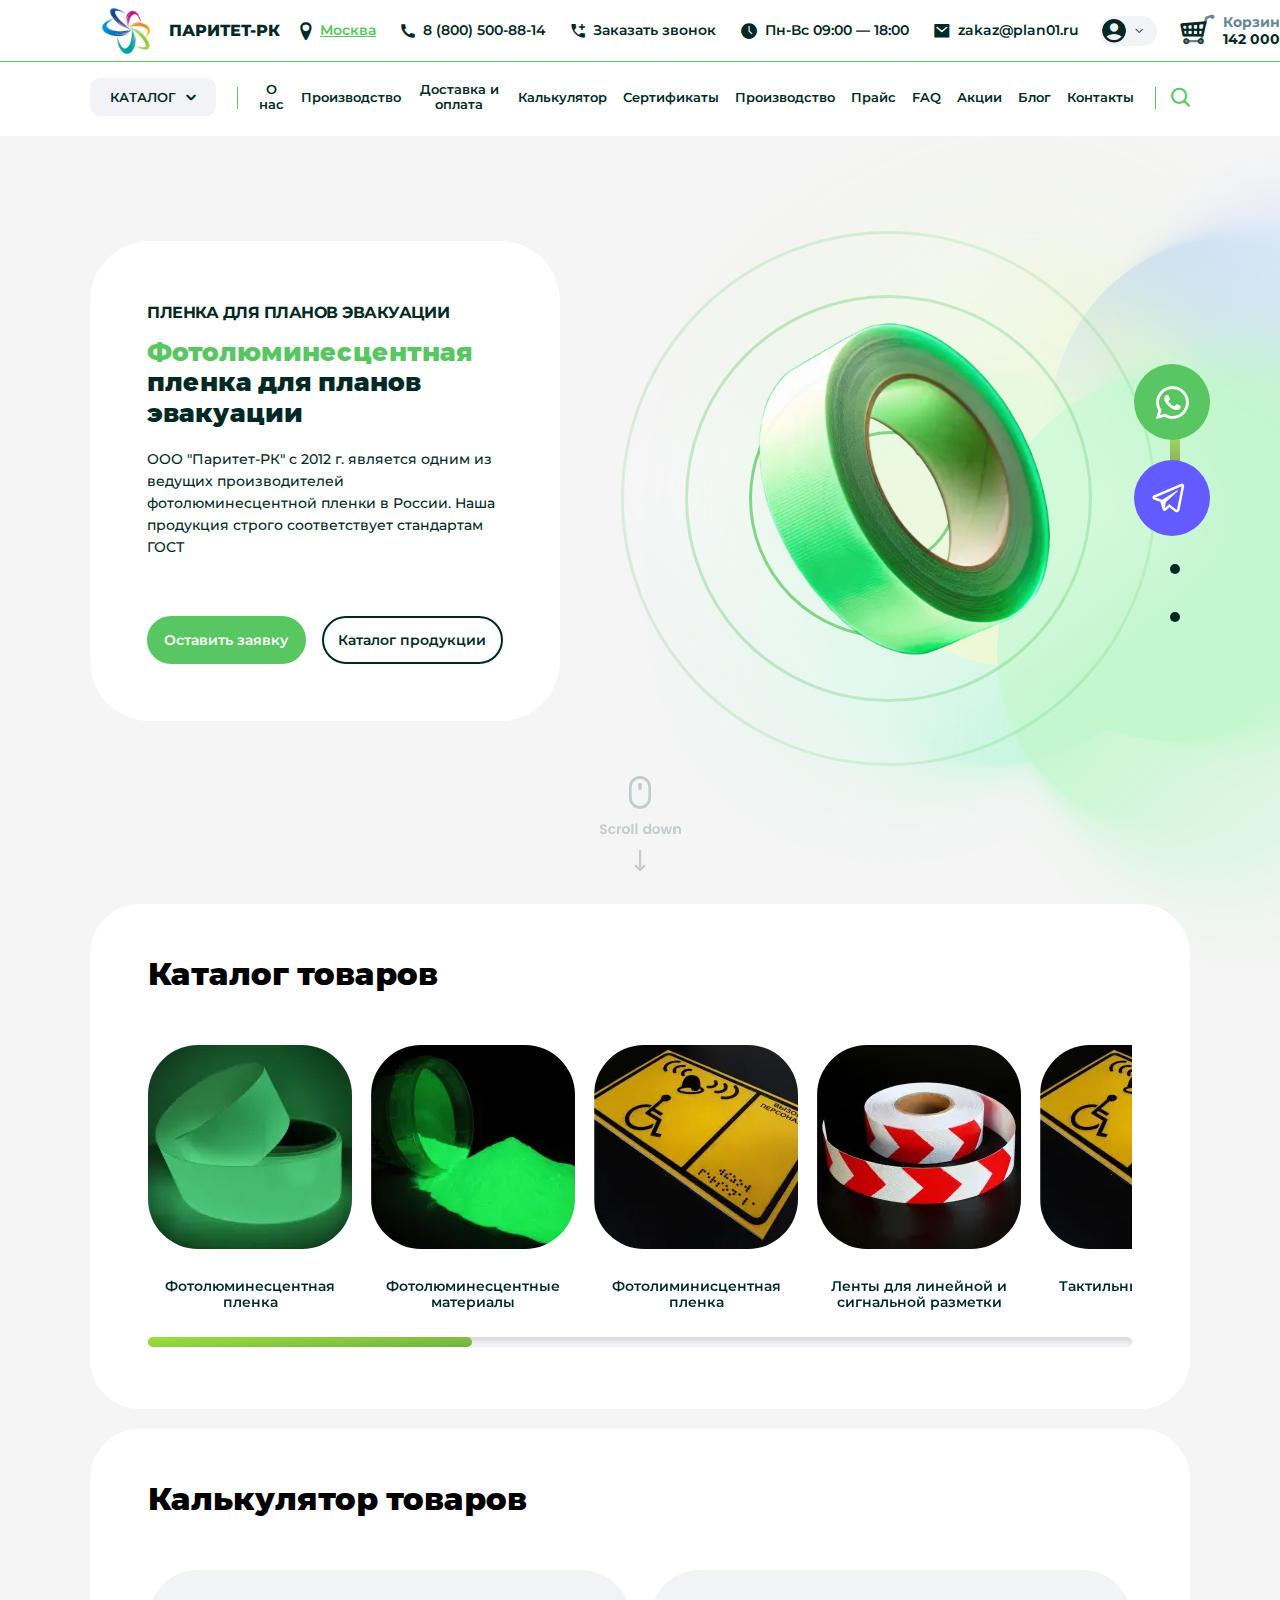
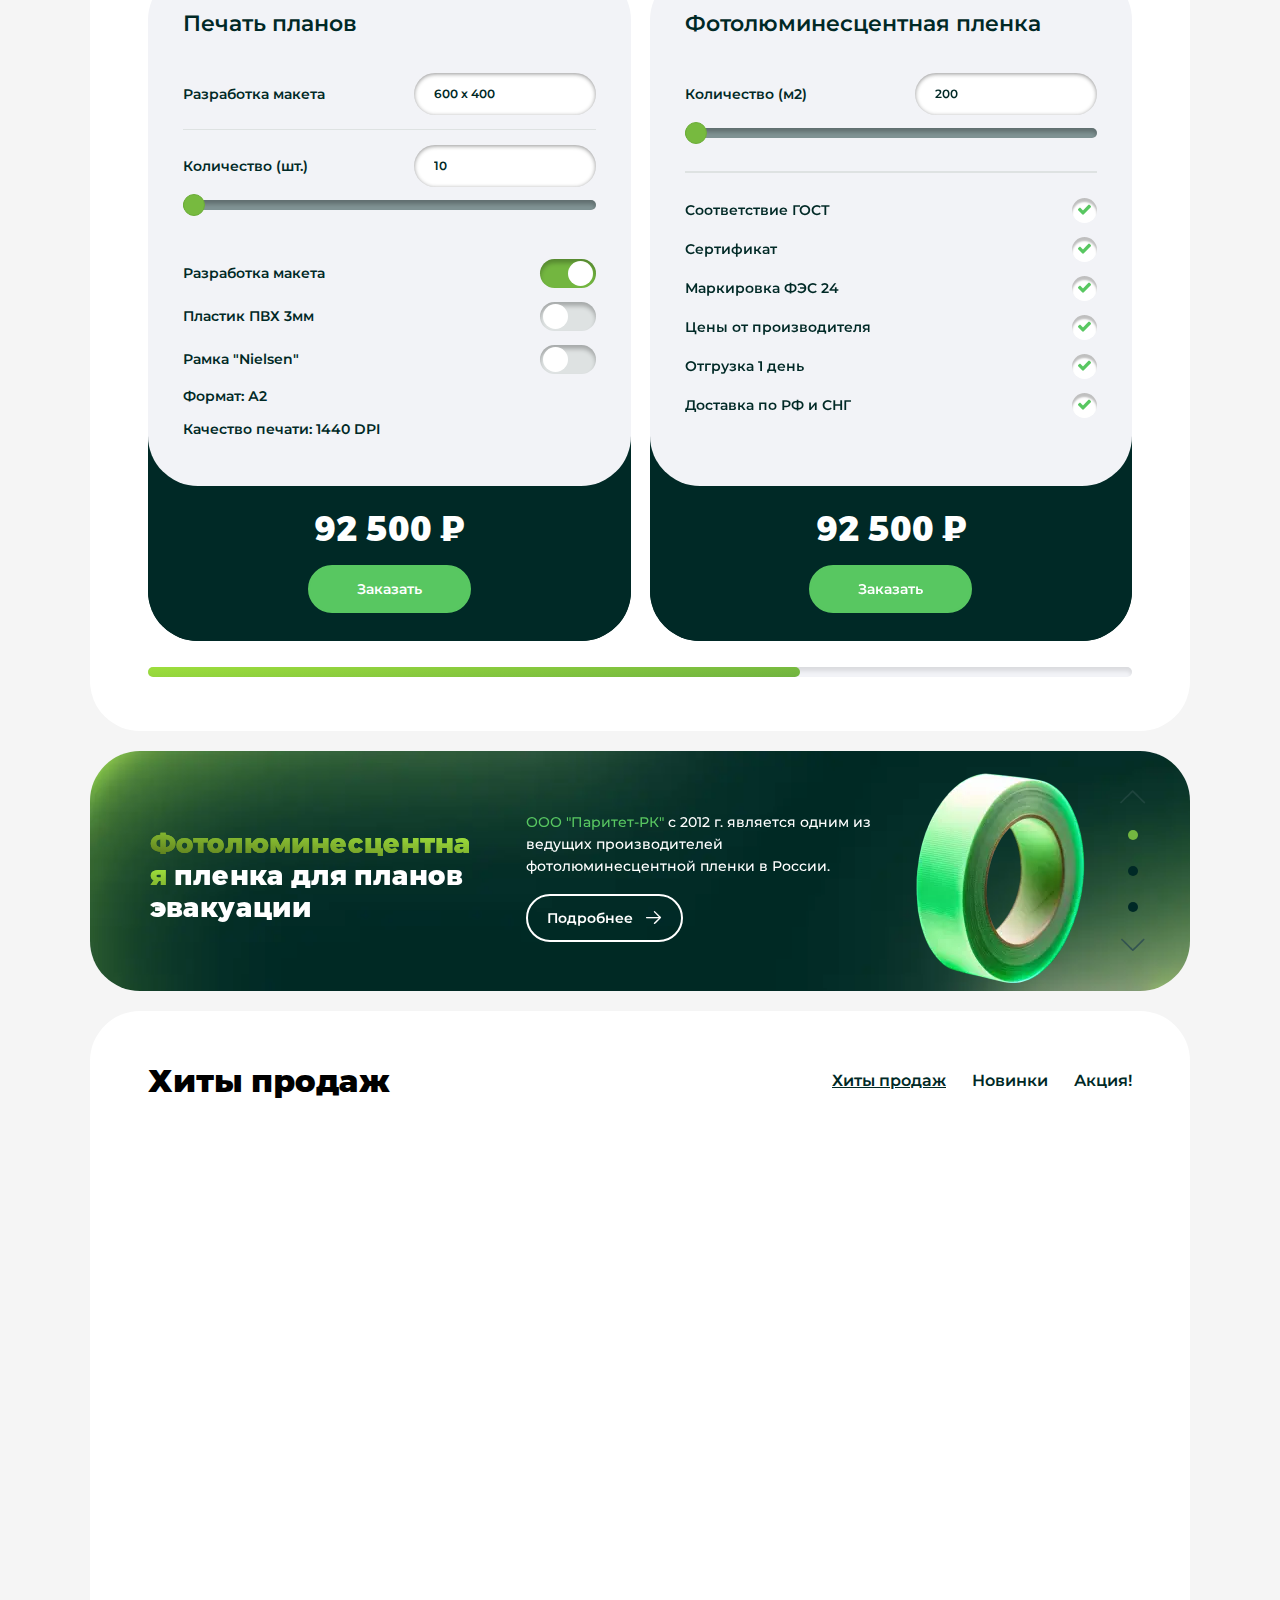
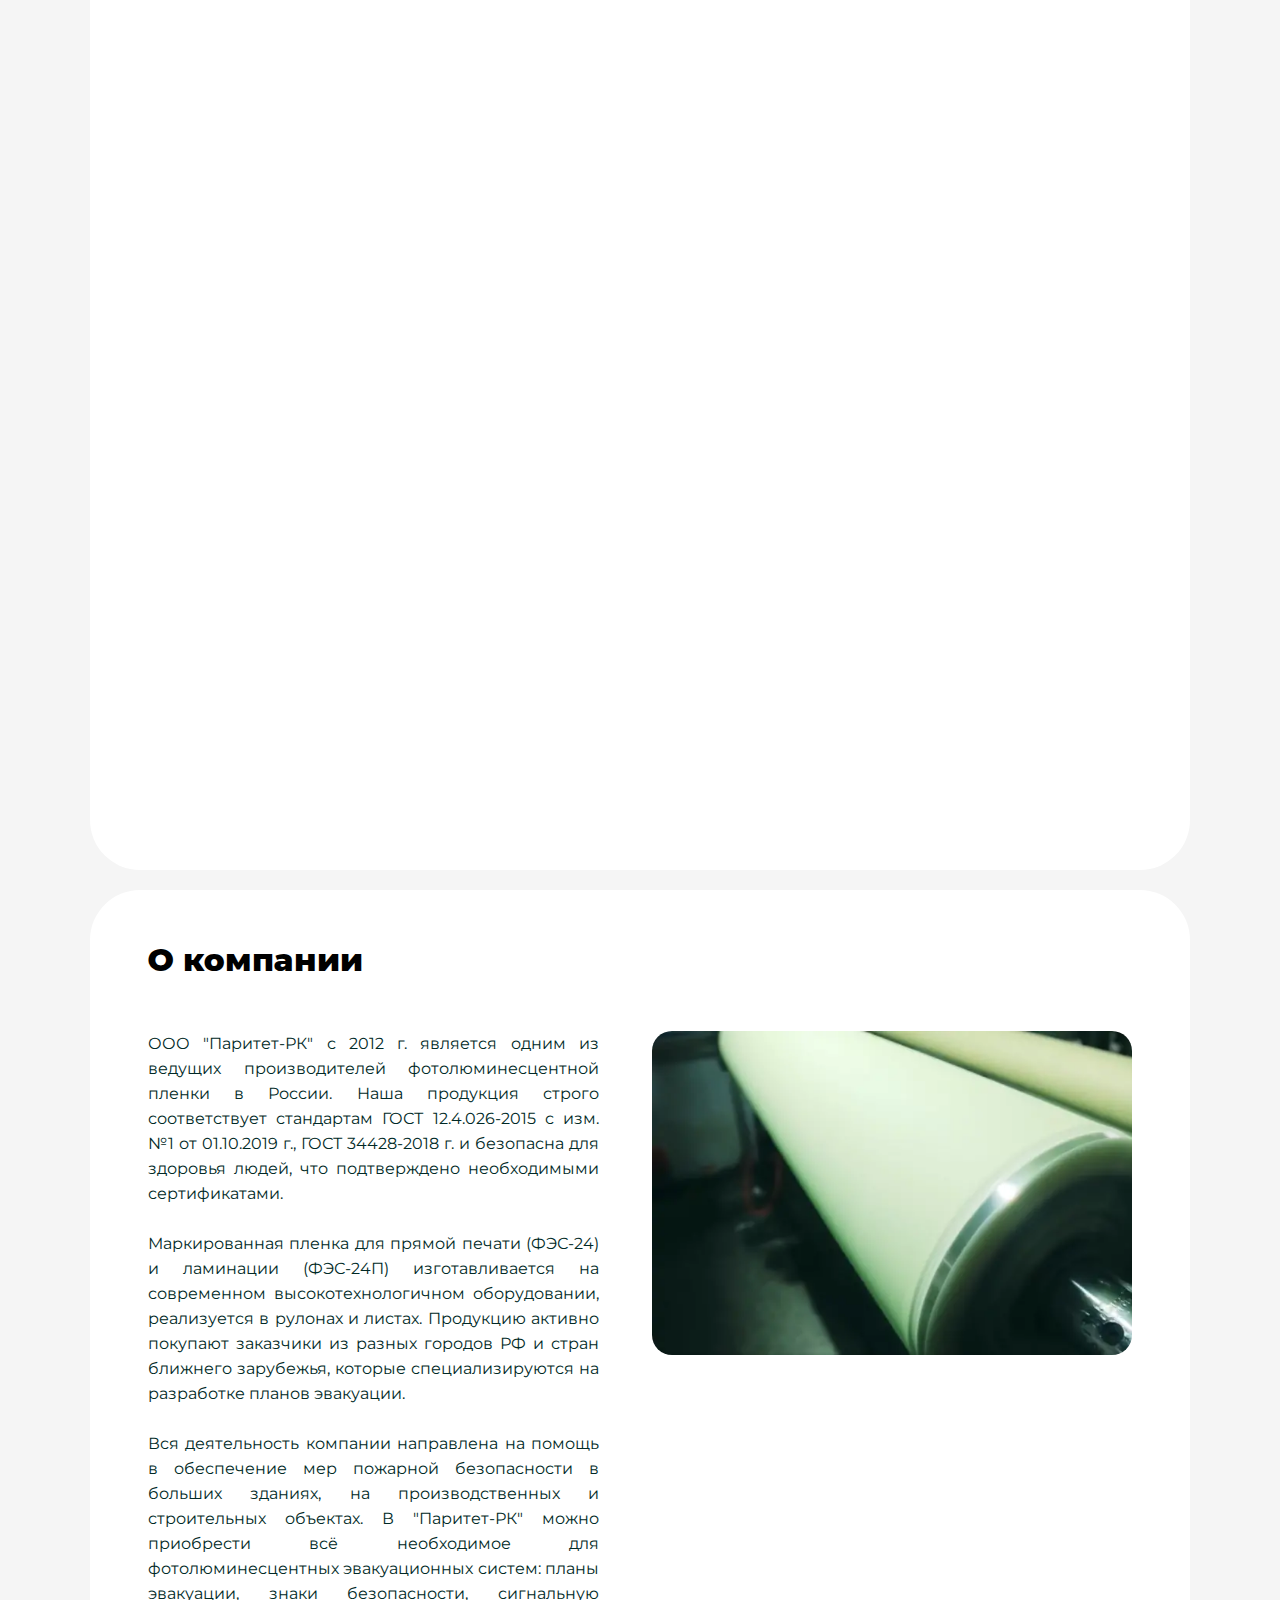
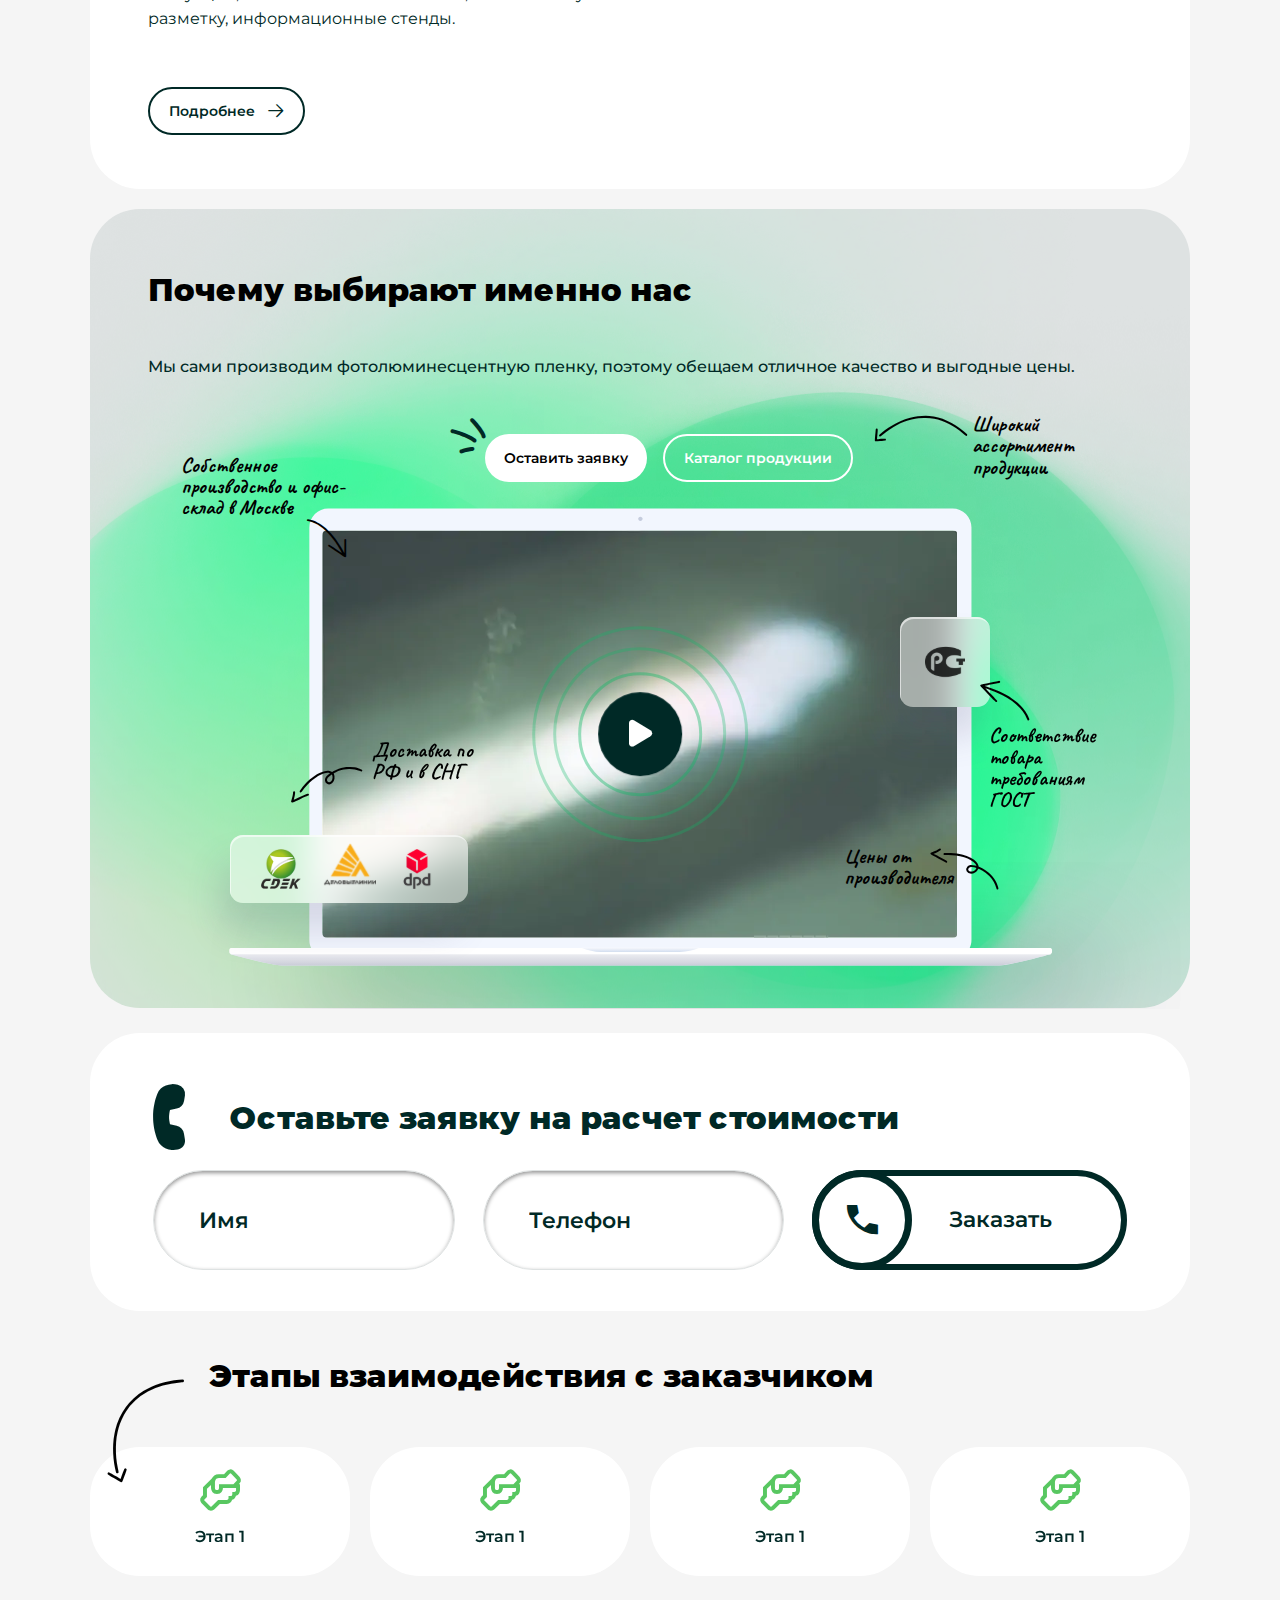
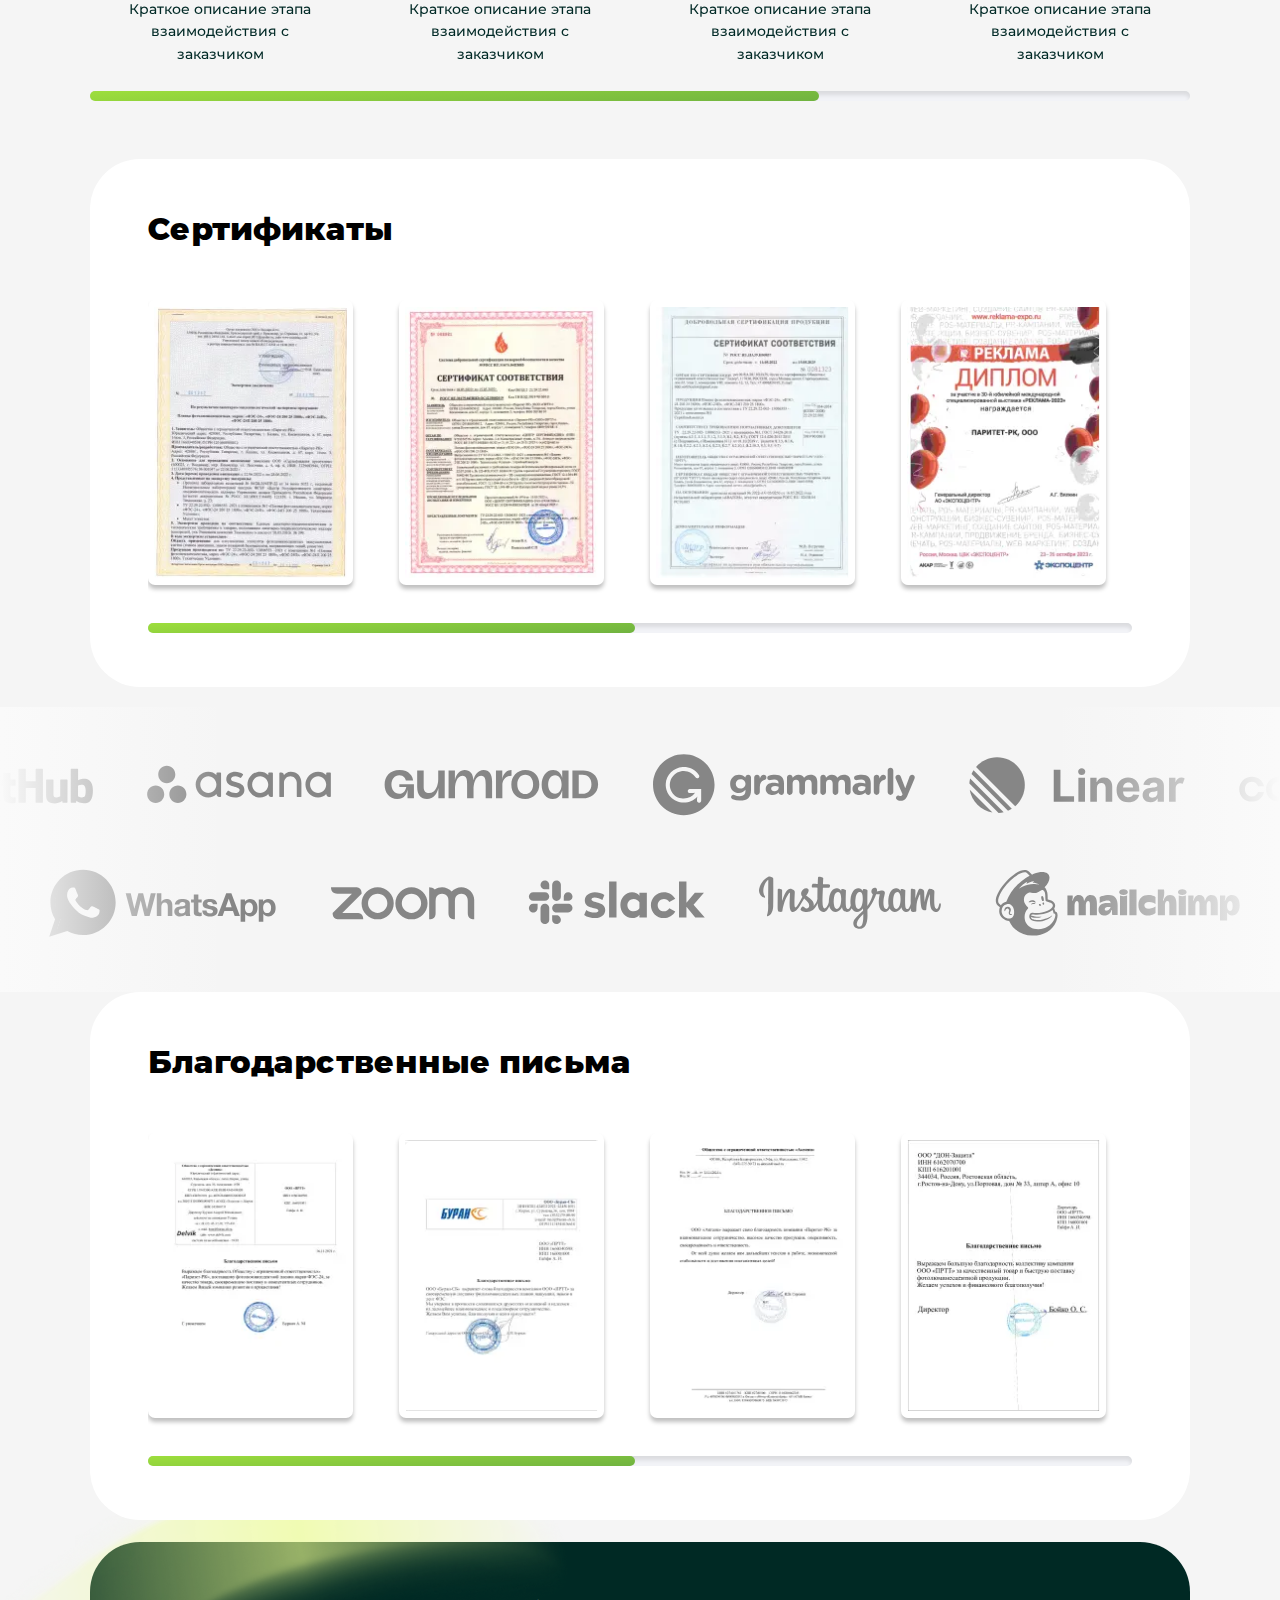
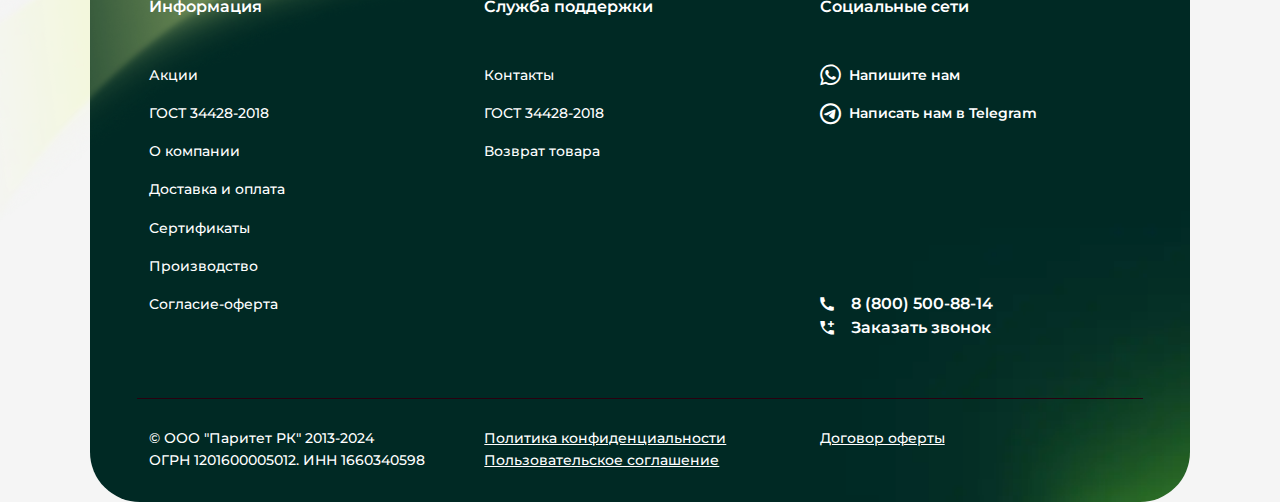
==== commit 32f0f4c1: "pravki" ====
--- a/index.html
+++ b/index.html
@@ -26,7 +26,7 @@
                 <i class="icon-arrow3-top"></i>
             </span>
           </button>
-        <div class="fix-social">
+        <div class="fix-social d-none d-lg-block">
           <ul class="fix-social__items d-flex flex-column lsts-none align-items-center justify-content-center">
             <li class="fix-social__item">
               <a class="fix-social__link fix-social__link--whatsapp d-flex justify-content-center align-items-center" href="#" target="_blank">
--- a/css/main.css
+++ b/css/main.css
@@ -9247,16 +9247,16 @@
   -ms-transform: translateY(-50%);
   transform: translateY(-50%);
   z-index: 5000;
-  display: none;
+  font-size: 12px;
 }
 
 .fix-social__items {
-  gap: 20px;
+  gap: 1.25em;
 }
 
 .fix-social__link {
-  height: 76px;
-  width: 76px;
+  height: 4.75em;
+  width: 4.75em;
   border-radius: 50%;
   color: var(--color-white);
   border: 2px solid transparent;
@@ -9282,31 +9282,23 @@
 }
 
 .fix-social__link .icon-whatsapp {
-  font-size: 33px;
+  font-size: 2.0625em;
 }
 
 .fix-social__link .icon-telegram {
-  font-size: 30px;
+  font-size: 1.875em;
   position: relative;
-  left: -2px;
-}
-
-@media (min-width: 576px) {
-  .fix-social,
-  .scrollToTop {
-    right: calc((100vw - 540px) / 2);
-  }
-}
-@media (min-width: 768px) {
-  .fix-social,
-  .scrollToTop {
-    right: calc((100vw - 720px) / 2);
-  }
-}
+  left: -0.125em;
+}
+
 @media (min-width: 992px) {
   .fix-social,
   .scrollToTop {
     right: calc((100vw - 960px) / 2);
+  }
+  .fix-social,
+  .scrollToTop {
+    font-size: 16px;
   }
 }
 @media (min-width: 1200px) {
@@ -10834,8 +10826,8 @@
   padding: 0;
   border-radius: 50%;
   cursor: pointer;
-  width: 76px;
-  height: 76px;
+  width: 4.75em;
+  height: 4.75em;
   z-index: 100;
   opacity: 0;
   visibility: hidden;
@@ -10853,11 +10845,11 @@
   -webkit-box-align: center;
   -ms-flex-align: center;
   align-items: center;
-  font-size: 17px;
   position: fixed;
   bottom: 93px;
   z-index: 5001;
   background-color: var(--color-gray);
+  font-size: 12px;
 }
 .scrollToTop.showBtn {
   opacity: 1;
@@ -10865,6 +10857,9 @@
   -webkit-transform: translateY(0);
   -ms-transform: translateY(0);
   transform: translateY(0);
+}
+.scrollToTop i {
+  font-size: 1.0625em;
 }
 .scrollToTop #progress-bar {
   --scrollAmount: 0px;
@@ -12456,6 +12451,9 @@
     font-size: 16px;
     font-weight: 600;
   }
+  .dropdown__item > div {
+    gap: 26px;
+  }
   .dropdown__item > .dropdown__link {
     font-size: 14px;
     color: #DCC2C2;
@@ -12751,23 +12749,23 @@
   .arrow-title__icon--6 i {
     font-size: 4.5625em;
   }
-  .play {
+  .choouse-us .play {
     height: 3.4375em;
     width: 3.4375em;
   }
-  .icon-play {
+  .choouse-us .icon-play {
     font-size: 1.125em;
   }
-  .pulse > span {
+  .choouse-us .pulse > span {
     border-width: 1.37px;
   }
-  .play .pulse span:nth-of-type(1) {
+  .choouse-us .play .pulse span:nth-of-type(1) {
     margin: -2.5625em;
   }
-  .play .pulse span:nth-of-type(2) {
+  .choouse-us .play .pulse span:nth-of-type(2) {
     margin: -3.5625em;
   }
-  .play .pulse span:nth-of-type(3) {
+  .choouse-us .play .pulse span:nth-of-type(3) {
     margin: -4.5em;
   }
   .form__block-cell {
@@ -12992,7 +12990,7 @@
   }
 }
 @media (max-width: 767px) {
-  .scrollToTop {
+  .fix-social, .scrollToTop {
     right: 20px;
   }
 }
@@ -13057,10 +13055,13 @@
     flex-direction: column;
     gap: 10px 0;
   }
+  .pagination__items {
+    gap: 7px;
+  }
   .pagination__link {
-    height: 38px;
-    width: 38px;
-    line-height: 38px;
+    height: 36px;
+    width: 36px;
+    line-height: 36px;
   }
   .pagination__link--prev,
   .pagination__link--next {
